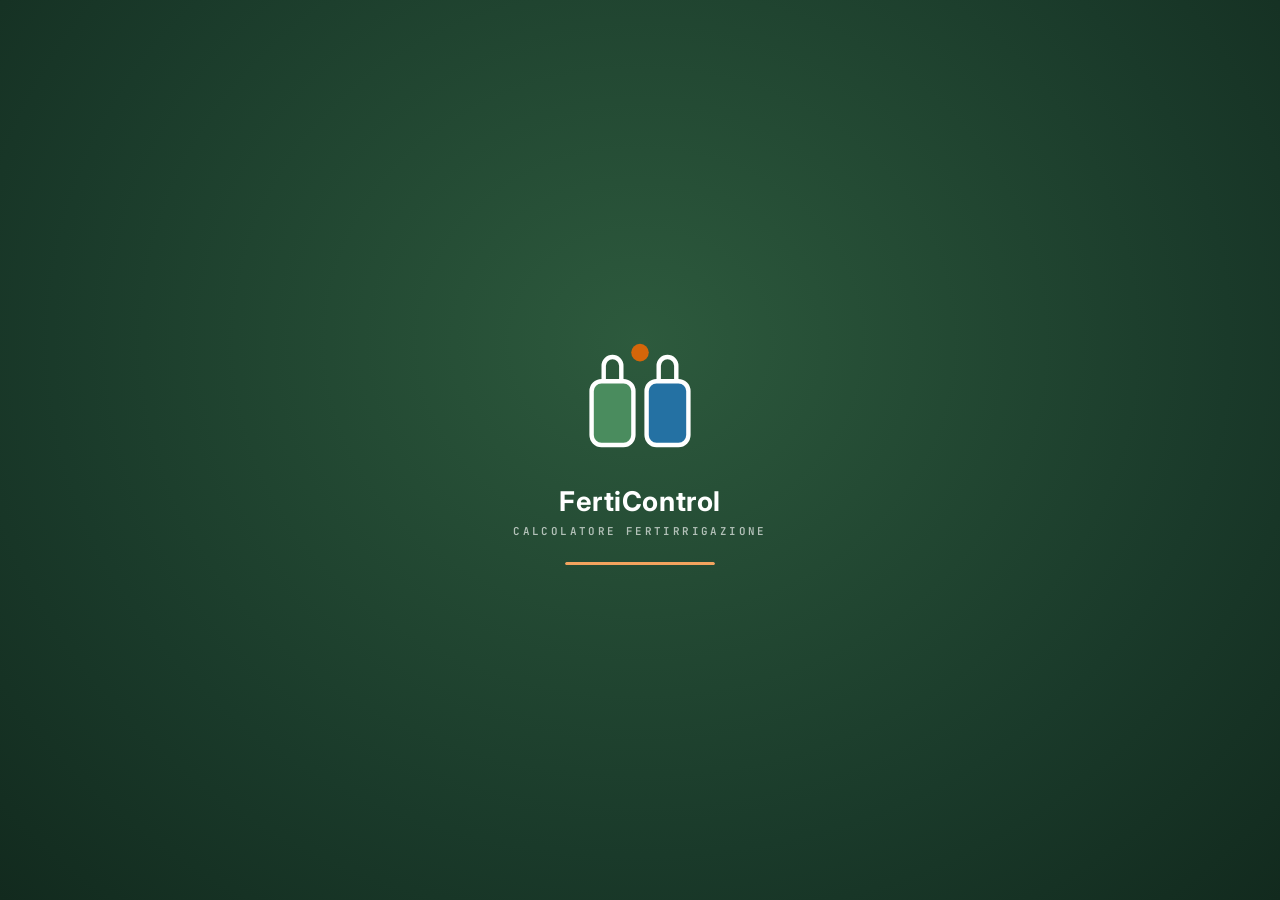
==== index.html @ 8c88baf2 "feat(ui): risultato essenziale, dati tecnici raggruppati in "Info tecniche" Dopo il calcolo restano " ====
<!DOCTYPE html>
<html lang="it" id="html-root">
<head><meta charset="UTF-8">
<meta name="viewport" content="width=device-width, initial-scale=1.0">
<meta name="description" content="FertiControl — Calcolatore professionale per soluzioni nutritive in fertirrigazione. Ricette scientifiche per pomodoro, lattuga, cetriolo, fragola e altre colture in coco coir. Calcolo dosi, verifica chimica, compatibilità serbatoi.">
<meta name="theme-color" content="#2d5a3d">
<meta property="og:title" content="FertiControl — Calcolatore Fertirrigazione">
<meta property="og:description" content="Ricette scientifiche per soluzioni nutritive in coco coir. Calcolo automatico dosi, verifica compatibilità chimica e stampa scheda operativa.">
<meta property="og:type" content="website">
<meta property="og:locale" content="it_IT">
<link rel="icon" type="image/svg+xml" href="data:image/svg+xml,<svg xmlns='http://www.w3.org/2000/svg' viewBox='0 0 32 32'><rect width='32' height='32' rx='8' fill='%232d5a3d'/><text x='16' y='23' text-anchor='middle' font-size='20'>🌿</text></svg>">
<link rel="manifest" href="manifest.webmanifest">
<link rel="apple-touch-icon" href="icons/apple-touch-icon.png">
<meta name="mobile-web-app-capable" content="yes">
<meta name="apple-mobile-web-app-capable" content="yes">
<meta name="apple-mobile-web-app-status-bar-style" content="black-translucent">
<meta name="apple-mobile-web-app-title" content="FertiControl">
<title>FertiControl — Calcolatore Fertirrigazione</title>
<link rel="preconnect" href="https://fonts.googleapis.com">
<link rel="preconnect" href="https://fonts.gstatic.com" crossorigin>
<link href="https://fonts.googleapis.com/css2?family=Inter:wght@300;400;500;600;700&family=JetBrains+Mono:wght@400;600&display=swap" rel="stylesheet">
<style>
:root{
--vs:#1a3a2a;--vm:#2d5a3d;--vc:#4a8c5e;
--cr:#f8f6f1;--cs:#efe9de;--bl:#ffffff;
--ar:#d4660a;--as:#f5a65b;
--tx:#1a2018;--ts:#5a6550;--bo:#ddd7cc;
--ro:#c0392b;--az:#2471a3;--vi:#7b3f9e;
--sa:#2471a3;--sb:#1e8449;
--r:10px;--sh:0 4px 20px rgba(26,58,42,.08);
--transition:all 0.2s cubic-bezier(0.4,0,0.2,1);
}
*,*::before,*::after{box-sizing:border-box;margin:0;padding:0}
html{scroll-behavior:smooth}
::selection{background:rgba(74,140,94,.2);color:var(--tx)}
::-webkit-scrollbar{width:8px;height:8px}
::-webkit-scrollbar-track{background:var(--cs);border-radius:4px}
::-webkit-scrollbar-thumb{background:var(--bo);border-radius:4px}
::-webkit-scrollbar-thumb:hover{background:var(--ts)}
html,body{width:100%;max-width:100%;overflow-x:clip}
body{font-family:'Inter',-apple-system,BlinkMacSystemFont,'Segoe UI',Roboto,Helvetica,Arial,sans-serif;background:linear-gradient(180deg,var(--cr) 0%,#f0ece4 100%);color:var(--tx);min-height:100vh;font-size:14px;-webkit-font-smoothing:antialiased;-moz-osx-font-smoothing:grayscale}
header{background:linear-gradient(135deg,var(--vs) 0%,var(--vm) 100%);color:var(--cr);padding:14px 20px;display:flex;align-items:center;gap:12px;border-bottom:3px solid var(--ar);width:100%;box-shadow:0 4px 16px rgba(26,58,42,.2)}
header h1{font-size:.95rem;font-weight:700;letter-spacing:.04em;text-transform:uppercase;line-height:1.2}
header span{font-size:.7rem;opacity:.7;font-weight:300}
.hbadge{margin-left:auto;flex-shrink:0;background:linear-gradient(135deg,var(--ar) 0%,var(--as) 100%);color:#fff;font-size:.6rem;font-weight:700;padding:4px 10px;border-radius:20px;letter-spacing:.06em;text-transform:uppercase;box-shadow:0 2px 8px rgba(212,102,10,.3)}
.tabs{display:flex;background:var(--vs);border-bottom:2px solid var(--ar);padding:0 8px;gap:0;overflow-x:auto;-webkit-overflow-scrolling:touch;scrollbar-width:none;width:100%}
.tabs::-webkit-scrollbar{display:none}
.tab{flex-shrink:0;padding:12px 18px;font-size:.72rem;font-weight:700;letter-spacing:.05em;text-transform:uppercase;color:rgba(242,237,228,.5);cursor:pointer;border-bottom:3px solid transparent;margin-bottom:-2px;transition:var(--transition);white-space:nowrap}
.tab:hover{color:var(--cr);background:rgba(255,255,255,.05)}
.tab.active{color:var(--cr);border-bottom:3px solid var(--ar);background:rgba(255,255,255,.12);box-shadow:inset 0 -3px 0 var(--ar)}
.panel{display:none;padding:14px 12px 40px;width:100%;max-width:900px;margin:0 auto}
.panel.active{display:block}
.card{background:var(--bl);border-radius:var(--r);box-shadow:var(--sh);border:1px solid var(--bo);overflow:hidden;margin-bottom:16px;width:100%;transition:var(--transition)}
.card:hover{box-shadow:0 8px 32px rgba(26,58,42,.12)}
.ch{background:linear-gradient(135deg,var(--vs) 0%,var(--vm) 100%);color:var(--cr);padding:12px 16px;font-size:.72rem;font-weight:700;letter-spacing:.07em;text-transform:uppercase;display:flex;align-items:center;gap:8px;flex-wrap:wrap}
.cb{padding:16px}
label{display:block;font-size:.68rem;font-weight:700;color:var(--ts);text-transform:uppercase;letter-spacing:.06em;margin-bottom:6px}
input[type="number"],input[type="text"],select,textarea{width:100%;padding:10px 12px;border:2px solid var(--bo);border-radius:var(--r);font-family:'Inter',-apple-system,BlinkMacSystemFont,'Segoe UI',Roboto,Helvetica,Arial,sans-serif;font-size:.85rem;color:var(--tx);background:var(--bl);transition:var(--transition);-moz-appearance:textfield;-webkit-appearance:none;box-shadow:0 2px 8px rgba(0,0,0,.04) inset}
input[type="number"]::-webkit-inner-spin-button{-webkit-appearance:none}
input:focus,select:focus,textarea:focus{outline:none;border-color:var(--vc);background:#fff;box-shadow:0 0 0 3px rgba(74,140,94,.15)}
.field{margin-bottom:14px}
.urow{display:flex;gap:6px;align-items:flex-end}
.urow>*:first-child{flex:1}
.utag{background:var(--vs);color:var(--cr);border-radius:var(--r);padding:8px 10px;font-size:.72rem;font-weight:600;white-space:nowrap;flex-shrink:0}
.sep{height:1px;background:var(--cs);margin:12px 0}
.row2{display:grid;grid-template-columns:1fr 1fr;gap:10px}
.row3{display:grid;grid-template-columns:1fr 1fr 1fr;gap:8px}
.btn{display:inline-flex;align-items:center;justify-content:center;gap:6px;padding:10px 18px;border-radius:var(--r);font-size:.8rem;font-weight:700;cursor:pointer;border:none;transition:var(--transition);letter-spacing:.03em;box-shadow:0 2px 8px rgba(0,0,0,.08)}
.btn:active{transform:scale(.97);box-shadow:0 1px 4px rgba(0,0,0,.1)}
.btn:focus-visible{outline:2px solid var(--ar);outline-offset:2px}
.btn-pr{background:linear-gradient(135deg,var(--ar) 0%,#b8530a 100%);color:#fff;width:100%;box-shadow:0 4px 12px rgba(212,102,10,.25)}
.btn-pr:hover{background:linear-gradient(135deg,#b8530a 0%,var(--ar) 100%);box-shadow:0 6px 20px rgba(212,102,10,.35)}
.btn-se{background:transparent;border:2px solid var(--vc);color:var(--vc)}
.btn-se:hover{background:var(--vc);color:#fff;box-shadow:0 4px 12px rgba(74,140,94,.3)}
.btn-del{background:transparent;border:1.5px solid var(--bo);color:var(--ro);padding:6px 12px;font-size:.8rem}
.btn-del:hover{background:var(--ro);color:#fff;border-color:var(--ro);box-shadow:0 4px 12px rgba(192,57,43,.3)}
.btn-sm{padding:6px 12px;font-size:.72rem}
.ba{background:linear-gradient(135deg,var(--sa) 0%,#1a5a8a 100%);color:#fff;border-radius:6px;padding:3px 8px;font-size:.65rem;font-weight:700;box-shadow:0 2px 6px rgba(36,113,163,.2)}
.bb{background:linear-gradient(135deg,var(--sb) 0%,#145a32 100%);color:#fff;border-radius:6px;padding:3px 8px;font-size:.65rem;font-weight:700;box-shadow:0 2px 6px rgba(30,132,73,.2)}
.bcat{border-radius:4px;padding:2px 6px;font-size:.6rem;font-weight:700;color:#fff}
.tag-fix{font-size:.6rem;color:var(--ts);margin-top:3px;text-align:center}
.el-txt{font-size:.65rem;color:var(--vi);font-family:'JetBrains Mono',monospace;margin-top:3px}
@media print{
.no-print,.tabbar,.topbar,header{display:none!important}
body{background:#fff!important}
.card{break-inside:avoid;box-shadow:none!important}
}
@media(max-width:600px){
header{padding:12px 14px}
header h1{font-size:.85rem}
.tabs{gap:0}
.tab{padding:10px 12px;font-size:.68rem}
.panel{padding:12px 10px 40px}
.cb{padding:14px}
.btn{padding:12px 16px;font-size:.82rem}
.modal{margin:10px;border-radius:12px}
.modal-h{padding:14px 16px;border-radius:12px 12px 0 0}
.modal-b{padding:16px}
.modal-f{padding:12px 16px;border-radius:0 0 12px 12px}
.pianta-grid{gap:8px;padding:10px}
.fase-row{gap:6px;padding:10px}
.serb-grid{gap:10px}
.ri-grid{gap:8px}
.target-grid{gap:8px}
.row2,.row3{gap:8px}
}
@media(hover:none)and(pointer:coarse){
.btn{min-height:44px;min-width:44px}
.tab{min-height:44px}
.pianta-btn,.fase-btn{min-height:48px}
.cat-row{min-height:48px}
input[type="number"],input[type="text"],select,textarea{min-height:44px}
}
@supports(padding:env(safe-area-inset-bottom)){
body{padding-bottom:env(safe-area-inset-bottom)}
}
.alert{border-radius:var(--r);padding:12px 14px;font-size:.78rem;margin-bottom:10px;display:flex;width:100%;gap:10px;align-items:flex-start;line-height:1.6;box-shadow:0 2px 8px rgba(0,0,0,.05)}
.al-err{background:#f8d7da;border-left:4px solid var(--ro);color:#721c24}
.al-ok{background:#d4edda;border-left:4px solid var(--vc);color:#155724}
.al-inf{background:#fff3cd;border-left:4px solid #f0a500;color:#856404}
.al-blu{background:#d1ecf1;border-left:4px solid #0c7b8e;color:#0c5460}
.pianta-grid{display:grid;grid-template-columns:repeat(3,1fr);gap:10px;padding:14px}
@media(min-width:500px){.pianta-grid{grid-template-columns:repeat(4,1fr)}}
.pianta-btn{background:var(--cs);border:2px solid transparent;border-radius:var(--r);padding:12px 8px;text-align:center;cursor:pointer;transition:var(--transition);font-size:.75rem;font-weight:600;color:var(--tx);line-height:1.3;box-shadow:0 2px 6px rgba(0,0,0,.05)}
.pianta-btn:hover,.pianta-btn.active{border-color:var(--vc);background:#fff;color:var(--vm);box-shadow:0 4px 16px rgba(74,140,94,.15);transform:translateY(-2px)}
.pianta-btn .em{font-size:1.5rem;display:block;margin-bottom:4px}
.fase-row{display:flex;gap:8px;padding:14px;flex-wrap:wrap}
.fase-btn{flex:1;min-width:110px;background:var(--cs);border:2px solid transparent;border-radius:var(--r);padding:10px 8px;text-align:center;cursor:pointer;font-size:.72rem;font-weight:600;color:var(--ts);transition:var(--transition);line-height:1.4;box-shadow:0 2px 6px rgba(0,0,0,.05)}
.fase-btn:hover,.fase-btn.active{border-color:var(--ar);background:#fff;color:var(--ar);box-shadow:0 4px 16px rgba(212,102,10,.15);transform:translateY(-2px)}
.serb-grid{display:flex;flex-direction:column;gap:14px;margin-bottom:14px;width:100%}
@media(min-width:768px){.serb-grid{display:grid;grid-template-columns:1fr 1fr;gap:14px}.serb-grid-3{grid-template-columns:1fr 1fr 1fr}}
#calc-out{display:block;width:100%}
#calc-out>#risultato-stampa{display:block!important;width:100%}
#calc-out>#risultato-stampa>*{display:block!important;width:100%!important;min-width:0!important;box-sizing:border-box}
.serb-card{border-radius:var(--r);overflow:hidden;border:2px solid;box-shadow:0 4px 16px rgba(0,0,0,.08);transition:var(--transition)}
.serb-card:hover{box-shadow:0 8px 24px rgba(0,0,0,.12)}
.serb-card.a{border-color:var(--sa)}
.serb-card.b{border-color:var(--sb)}
.serb-card.c{border-color:#7b3f9e}
.serb-title{display:flex;align-items:center;gap:8px;padding:10px 14px;font-size:.72rem;font-weight:700;letter-spacing:.07em;text-transform:uppercase;color:#fff}
.serb-card.a .serb-title{background:linear-gradient(135deg,var(--sa) 0%,#1a5a8a 100%)}
.serb-card.b .serb-title{background:linear-gradient(135deg,var(--sb) 0%,#145a32 100%)}
.sale-row{display:flex;justify-content:space-between;align-items:baseline;padding:8px 14px;border-bottom:1px solid var(--cs);font-size:.78rem;gap:8px;flex-wrap:wrap;transition:background 0.15s ease}
.sale-row:hover{background:rgba(0,0,0,.02)}
.sale-row:last-child{border-bottom:none}
.sale-nome{flex:1;min-width:0;word-break:break-word}
.gr-a{font-family:'JetBrains Mono',monospace;font-weight:700;color:var(--sa);white-space:nowrap;flex-shrink:0}
.gr-b{font-family:'JetBrains Mono',monospace;font-weight:700;color:var(--sb);white-space:nowrap;flex-shrink:0}
.tot-row{background:linear-gradient(135deg,var(--cs) 0%,#e8e1d4 100%);font-weight:700}
.costo-txt{font-size:.65rem;color:var(--ts);white-space:nowrap}
.eco-row{display:flex;justify-content:space-between;align-items:center;padding:6px 0;font-size:.78rem;border-bottom:1px solid var(--cs);gap:8px;flex-wrap:wrap}
.eco-row:last-child{border-bottom:none}
.eco-val{font-family:'JetBrains Mono',monospace;font-weight:700;font-size:.85rem;color:var(--ar);flex-shrink:0}
.steps{list-style:none;counter-reset:sc}
.steps li{counter-increment:sc;display:flex;gap:10px;align-items:flex-start;padding:10px 0;border-bottom:1px solid var(--cs);font-size:.78rem;line-height:1.6}
.steps li:last-child{border-bottom:none}
.steps li::before{content:counter(sc);background:linear-gradient(135deg,var(--vs) 0%,var(--vm) 100%);color:var(--cr);border-radius:50%;min-width:22px;height:22px;display:flex;align-items:center;justify-content:center;font-size:.66rem;font-weight:700;flex-shrink:0;margin-top:2px;box-shadow:0 2px 6px rgba(26,58,42,.2)}
.ri-grid{display:grid;grid-template-columns:repeat(3,1fr);gap:10px;margin-bottom:14px}
.ri-box{background:linear-gradient(135deg,var(--cs) 0%,#e8e1d4 100%);border-radius:var(--r);padding:12px 12px;text-align:center;box-shadow:0 2px 8px rgba(0,0,0,.05);transition:var(--transition)}
.ri-box:hover{transform:translateY(-2px);box-shadow:0 4px 16px rgba(0,0,0,.1)}
.ri-lbl{font-size:.62rem;font-weight:700;text-transform:uppercase;color:var(--ts);letter-spacing:.05em;margin-bottom:4px}
.ri-val{font-family:'JetBrains Mono',monospace;font-weight:700;font-size:1rem;color:var(--vm)}
.ri-sub{font-size:.6rem;color:var(--ts);margin-top:2px}
.tbl-wrap{width:100%;overflow-x:auto;-webkit-overflow-scrolling:touch;border-radius:var(--r)}
.tbl{width:100%;border-collapse:collapse;font-size:.78rem;min-width:480px}
.tbl th{background:linear-gradient(135deg,var(--cs) 0%,#e0d9cc 100%);padding:10px 12px;text-align:left;font-size:.65rem;font-weight:700;letter-spacing:.06em;text-transform:uppercase;color:var(--ts);white-space:nowrap;border-bottom:2px solid var(--bo)}
.tbl td{padding:10px 12px;border-bottom:1px solid var(--cs);vertical-align:top;transition:background 0.15s ease}
.tbl tr:hover td{background:rgba(74,140,94,.03)}
.tbl tr:last-child td{border-bottom:none}
.tbl td input,.tbl td select{padding:6px 8px;font-size:.78rem;background:#fff;min-width:60px;border-radius:6px}
.modal-bg{display:none;position:fixed;inset:0;background:rgba(0,0,0,.6);z-index:100;align-items:flex-start;justify-content:center;padding:20px 12px;overflow-y:auto;backdrop-filter:blur(4px)}
.modal-bg.open{display:flex}
.modal{background:#fff;border-radius:16px;width:100%;max-width:520px;box-shadow:0 24px 80px rgba(0,0,0,.3);margin:auto;animation:modalSlideIn 0.3s ease-out}
@keyframes modalSlideIn{from{opacity:0;transform:translateY(-20px)}to{opacity:1;transform:translateY(0)}}
.modal-h{background:linear-gradient(135deg,var(--vs) 0%,var(--vm) 100%);color:var(--cr);padding:16px 20px;display:flex;align-items:center;justify-content:space-between;border-radius:16px 16px 0 0}
.modal-h h3{font-size:.85rem;font-weight:700;letter-spacing:.05em;text-transform:uppercase}
.modal-close{background:rgba(255,255,255,.15);border:none;color:var(--cr);font-size:1.2rem;cursor:pointer;padding:6px 10px;line-height:1;border-radius:8px;transition:var(--transition)}
.modal-close:hover{background:rgba(255,255,255,.25)}
.modal-b{padding:20px}
.modal-f{padding:14px 20px;background:linear-gradient(135deg,var(--cs) 0%,#e8e1d4 100%);display:flex;gap:10px;justify-content:flex-end;border-radius:0 0 16px 16px;flex-wrap:wrap}
.mode-toggle{display:flex;border:2px solid var(--bo);border-radius:var(--r);overflow:hidden;margin-bottom:14px;background:var(--cs)}
.mode-btn{flex:1;padding:10px 10px;text-align:center;font-size:.72rem;font-weight:700;cursor:pointer;background:transparent;color:var(--ts);transition:var(--transition);border:none;line-height:1.3}
.mode-btn:hover{background:rgba(74,140,94,.1)}
.mode-btn.active{background:linear-gradient(135deg,var(--vs) 0%,var(--vm) 100%);color:#fff;box-shadow:0 2px 8px rgba(26,58,42,.2)}
.cat-row{display:flex;justify-content:space-between;align-items:center;padding:12px 16px;border-bottom:1px solid var(--cs);gap:10px;flex-wrap:wrap;transition:var(--transition)}
.cat-row:hover{background:rgba(74,140,94,.03)}
.cat-row:last-child{border-bottom:none}
.cat-nome{font-size:.82rem;font-weight:500;flex:1;min-width:120px;word-break:break-word}
.cat-meta{font-size:.65rem;color:var(--vi);font-family:'JetBrains Mono',monospace;margin-top:3px}
.cat-note{font-size:.65rem;color:var(--ts);margin-top:3px;line-height:1.5}
.cat-actions{display:flex;gap:6px;align-items:center;flex-shrink:0}
.target-grid{display:grid;grid-template-columns:1fr 1fr;gap:10px}
@media(min-width:400px){.target-grid{grid-template-columns:repeat(3,1fr)}}
.tg-box{background:var(--cs);border-radius:var(--r);padding:10px;transition:var(--transition)}
.tg-box:hover{background:#e8e1d4}
.tg-lbl{font-size:.62rem;font-weight:700;color:var(--ts);text-transform:uppercase;letter-spacing:.05em;margin-bottom:6px;display:flex;align-items:center;justify-content:space-between}
.tg-unit{font-weight:400;font-size:.58rem;color:var(--ts);opacity:.7;text-transform:none}
.tg-name{font-weight:500;font-size:.56rem;color:var(--ts);opacity:.85;text-transform:none;letter-spacing:0;margin-left:4px}
.tg-box input{padding:6px 8px;font-size:.82rem;text-align:right;background:#fff;border-radius:6px}
.sec-h{display:flex;align-items:center;justify-content:space-between;margin-bottom:14px;gap:10px;flex-wrap:wrap}
.sec-h h4{font-size:.82rem;font-weight:700;text-transform:uppercase;letter-spacing:.06em;color:var(--vs)}
.ricetta-card{border:2px solid var(--bo);border-radius:var(--r);margin-bottom:12px;overflow:hidden;box-shadow:0 2px 8px rgba(0,0,0,.05);transition:var(--transition)}
.ricetta-card:hover{box-shadow:0 4px 16px rgba(0,0,0,.1)}
.ricetta-card-h{background:linear-gradient(135deg,var(--cs) 0%,#e8e1d4 100%);padding:12px 14px;display:flex;align-items:center;justify-content:space-between;gap:10px;flex-wrap:wrap;cursor:pointer;transition:var(--transition)}
.ricetta-card-h:hover{background:linear-gradient(135deg,#dbd4c8 0%,#d0c9bc 100%)}
.ricetta-card-nome{font-size:.82rem;font-weight:700}
.ricetta-card-meta{font-size:.68rem;color:var(--ts)}
.ricetta-card-body{padding:12px 14px;display:none}
.ricetta-card.open .ricetta-card-body{display:block}
.prezzo-badge{font-family:'JetBrains Mono',monospace;font-size:.65rem;background:linear-gradient(135deg,var(--as) 0%,var(--ar) 100%);color:#fff;border-radius:6px;padding:2px 8px;white-space:nowrap;box-shadow:0 2px 6px rgba(212,102,10,.2)}
.costo-totale{font-family:'JetBrains Mono',monospace;font-size:.82rem;color:var(--ar);font-weight:700}
.tw{position:relative;display:inline-block;vertical-align:middle}
.tw .tip{visibility:hidden;opacity:0;background:var(--tx);color:#fff;border-radius:8px;padding:8px 12px;font-size:.68rem;width:220px;position:absolute;bottom:120%;left:50%;transform:translateX(-50%);transition:var(--transition);pointer-events:none;line-height:1.5;z-index:50;box-shadow:0 4px 16px rgba(0,0,0,.2)}
.tw:hover .tip{visibility:visible;opacity:1}
.ii{display:inline-flex;align-items:center;justify-content:center;width:16px;height:16px;border-radius:50%;background:var(--bo);color:var(--ts);font-size:.6rem;font-weight:700;cursor:default;margin-left:4px;transition:var(--transition)}
.ii:hover{background:var(--vc);color:#fff}
.ph{display:flex;flex-direction:column;align-items:center;justify-content:center;padding:48px 24px;color:var(--ts);text-align:center;gap:12px;min-height:200px}
.ph p{font-size:.82rem;line-height:1.7;max-width:280px}
.flag-check{width:20px;height:20px;cursor:pointer;accent-color:var(--vc);flex-shrink:0;transition:var(--transition)}
.flag-check:hover{transform:scale(1.1)}
.row-dispon{border-left:4px solid var(--vc);transition:var(--transition)}
.row-manca {border-left:4px solid var(--ro);background:#fff8f8}
.row-manca .cat-nome{opacity:.7}
.badge-ok{background:linear-gradient(135deg,var(--vc) 0%,#3a7a4e 100%);color:#fff;border-radius:6px;padding:2px 8px;font-size:.62rem;font-weight:700;margin-left:6px;box-shadow:0 2px 6px rgba(74,140,94,.2)}
.badge-no{background:linear-gradient(135deg,var(--ro) 0%,#a52818 100%);color:#fff;border-radius:6px;padding:2px 8px;font-size:.62rem;font-weight:700;margin-left:6px;box-shadow:0 2px 6px rgba(192,57,43,.2)}
.row-calc-miss{background:#fff0f0 !important}
.row-calc-miss td{opacity:.8}
.miss-tag{display:inline-block;background:linear-gradient(135deg,var(--ro) 0%,#a52818 100%);color:#fff;font-size:.62rem;font-weight:700;border-radius:4px;padding:2px 8px;margin-top:4px;box-shadow:0 2px 6px rgba(192,57,43,.2)}
.miss-alt{display:inline-block;background:linear-gradient(135deg,var(--as) 0%,var(--ar) 100%);color:#fff;font-size:.62rem;font-weight:700;border-radius:4px;padding:2px 8px;margin-top:4px;box-shadow:0 2px 6px rgba(212,102,10,.2)}
.ie-toast{display:none;font-size:.78rem;font-weight:700;animation:fadeout 3s forwards;padding:10px 14px;border-radius:var(--r);background:var(--vc);color:#fff;box-shadow:0 4px 12px rgba(0,0,0,.15)}
@keyframes fadeout{0%{opacity:1}70%{opacity:1}100%{opacity:0}}
.gauge-wrap{margin-bottom:12px}
.gauge{margin-bottom:10px}
.gauge .gtop{display:flex;justify-content:space-between;align-items:baseline;margin-bottom:4px}
.gauge .gname{font-size:.78rem;font-weight:700}
.gauge .gname small{color:var(--ts);font-weight:400;font-family:'JetBrains Mono',monospace;font-size:.65rem}
.gauge .gval{font-family:'JetBrains Mono',monospace;font-size:.82rem;font-weight:700}
.gauge .track2{position:relative;height:8px;border-radius:5px;background:linear-gradient(90deg,#dff0e7 0%,#dff0e7 55%,#fbf3e2 75%,#fbeae8 100%)}
.gauge .center-line{position:absolute;top:-2px;bottom:-2px;left:75%;width:2px;background:#9aa89f}
.gauge .center-line::after{content:"sat.";position:absolute;top:-14px;left:-9px;font-size:8px;color:#9aa89f;font-family:'JetBrains Mono',monospace}
.gauge .marker{position:absolute;top:-2px;width:4px;height:12px;border-radius:2px;background:var(--tx);transform:translateX(-50%)}
.gauge .gnote{font-size:.72rem;margin-top:3px;line-height:1.4}
.si-rows{display:flex;flex-direction:column;gap:6px;margin-top:6px}
.si-row{display:flex;align-items:center;gap:8px;font-size:.76rem}
.si-row .dot{width:8px;height:8px;border-radius:50%;flex-shrink:0}
.si-row .nm{flex:1}
.si-row .v{font-family:'JetBrains Mono',monospace;font-weight:700}
.charge-bar{display:flex;align-items:center;gap:10px;padding:8px 0;font-size:.78rem}
.charge-bar .bar-wrap{flex:1;height:8px;background:var(--cs);border-radius:4px;overflow:hidden;position:relative}
.charge-bar .bar-fill{height:100%;border-radius:4px;transition:width .3s ease}
.charge-bar .bar-label{font-family:'JetBrains Mono',monospace;font-weight:700;font-size:.82rem;min-width:60px;text-align:right}
.ratio-grid{display:grid;grid-template-columns:repeat(auto-fit,minmax(130px,1fr));gap:8px;margin-top:6px}
.ratio-box{background:var(--cs);border-radius:var(--r);padding:10px;text-align:center}
.ratio-box .rl{font-size:.6rem;font-weight:700;text-transform:uppercase;letter-spacing:.05em;color:var(--ts);margin-bottom:3px}
.ratio-box .rv{font-family:'JetBrains Mono',monospace;font-size:1rem;font-weight:700;color:var(--vm)}
.ratio-box .rn{font-size:.6rem;color:var(--ts);margin-top:2px}
.ion-profile{width:100%;border-collapse:collapse;font-size:.76rem;margin-top:6px}
.ion-profile th{background:var(--cs);padding:6px 8px;text-align:left;font-size:.62rem;font-weight:700;text-transform:uppercase;letter-spacing:.05em;color:var(--ts);white-space:nowrap}
.ion-profile td{padding:6px 8px;border-bottom:1px solid var(--cs);font-family:'JetBrains Mono',monospace}
.ion-profile td.dev-ok{color:var(--vc)}
.ion-profile td.dev-warn{color:var(--ar)}
.ion-profile td.dev-bad{color:var(--ro)}
.ion-profile tr:last-child td{border-bottom:none}
</style>
<style>
:root{
--vs:#0f3528; --vm:#1c5740; --vc:#3f9268;
--cr:#f7f4ec; --cs:#ece4d5; --bl:#ffffff;
--ar:#d96a2b; --as:#f3a35e;
--tx:#16201a; --ts:#5c6657; --bo:#e2dac9;
--ro:#c0392b; --az:#2471a3; --vi:#7b3f9e;
--sa:#2471a3; --sb:#1e8449;
--r:6px; --r-lg:10px;
--sh:0 6px 24px rgba(15,53,40,.07);
--sh-hover:0 14px 40px rgba(15,53,40,.12);
--transition:all .22s cubic-bezier(.22,1,.36,1);
--sans:'Inter',-apple-system,BlinkMacSystemFont,'Segoe UI',Roboto,Helvetica,Arial,sans-serif;
--mono:'JetBrains Mono',ui-monospace,SFMono-Regular,Menlo,monospace;
--disp:var(--mono);
}
*,*::before,*::after{box-sizing:border-box;margin:0;padding:0}
html{scroll-behavior:smooth;scroll-padding-top:64px}
html,body{width:100%;max-width:100%;overflow-x:clip}
body{
font-family:var(--sans);color:var(--tx);min-height:100vh;font-size:14px;
-webkit-font-smoothing:antialiased;-moz-osx-font-smoothing:grayscale;
background:
linear-gradient(rgba(15,53,40,.035) 1px,transparent 1px),
linear-gradient(90deg,rgba(15,53,40,.035) 1px,transparent 1px),
radial-gradient(1200px 600px at 100% -10%,rgba(63,146,104,.10),transparent 60%),
linear-gradient(180deg,var(--cr) 0%,#ece5d6 100%);
background-size:28px 28px,28px 28px,100% 100%,100% 100%;
background-attachment:fixed;
}
::selection{background:rgba(63,146,104,.2);color:var(--tx)}
::-webkit-scrollbar{width:8px;height:8px}
::-webkit-scrollbar-track{background:var(--cs);border-radius:4px}
::-webkit-scrollbar-thumb{background:var(--bo);border-radius:4px}
::-webkit-scrollbar-thumb:hover{background:var(--ts)}
html,body{scrollbar-width:none}
html::-webkit-scrollbar,body::-webkit-scrollbar{width:0;height:0;display:none}
header{
position:relative;overflow:hidden;width:100%;
display:flex;align-items:center;gap:14px;padding:18px 22px;color:var(--cr);
background:linear-gradient(120deg,var(--vs) 0%,var(--vm) 75%,#247052 100%);
box-shadow:0 8px 28px rgba(15,53,40,.28);
}
header::after{content:"";position:absolute;left:0;right:0;bottom:0;height:2px;background:linear-gradient(90deg,transparent,var(--ar) 50%,transparent);opacity:.85}
header::before{content:"";position:absolute;top:-60%;right:-5%;width:280px;height:280px;background:radial-gradient(circle,rgba(243,163,94,.18),transparent 65%);pointer-events:none}
header h1{font-family:var(--mono);font-size:1rem;font-weight:700;letter-spacing:-.01em;line-height:1.15}
header h1::before{content:"› ";color:var(--as);font-weight:700}
header span{font-family:var(--mono);font-size:.66rem;opacity:.6;font-weight:400;text-transform:none}
.hbadge{margin-left:auto;flex-shrink:0;font-family:var(--mono);font-size:.62rem;font-weight:700;letter-spacing:.08em;text-transform:uppercase;color:var(--as);background:rgba(255,255,255,.1);border:1px solid rgba(243,163,94,.5);padding:5px 11px;border-radius:8px;backdrop-filter:blur(6px)}
.tabs{display:flex;gap:6px;width:100%;padding:8px 10px;overflow-x:auto;-webkit-overflow-scrolling:touch;scrollbar-width:none;position:sticky;top:0;z-index:30;backdrop-filter:blur(10px);background:rgba(15,53,40,.04);border-bottom:1px solid var(--bo)}
.tabs::-webkit-scrollbar{display:none}
.tab{flex-shrink:0;white-space:nowrap;cursor:pointer;font-family:var(--mono);font-size:.7rem;font-weight:600;text-transform:uppercase;letter-spacing:.04em;color:var(--ts);background:rgba(255,255,255,.5);padding:9px 14px;border:1px solid var(--bo);border-radius:var(--r);transition:var(--transition)}
.tab:hover{color:var(--vm);background:rgba(63,146,104,.1);border-color:var(--vc)}
.tab.active{color:var(--as);border-color:var(--vs);background:linear-gradient(135deg,var(--vm) 0%,var(--vs) 100%);box-shadow:0 4px 14px rgba(15,53,40,.25)}
.panel{display:none;width:100%;max-width:900px;margin:0 auto;padding:14px 12px 40px}
.panel.active{display:block;animation:panelFadeIn .28s cubic-bezier(.22,1,.36,1) both}
.panel.fasi-focus{padding-bottom:75vh}
@keyframes panelFadeIn{from{opacity:0;transform:translateY(10px)}to{opacity:1;transform:translateY(0)}}
#card-fasi-wrap, #ricetta-out-wrap{animation:subViewFadeIn .3s cubic-bezier(.22,1,.36,1) both}
@keyframes subViewFadeIn{from{opacity:0;transform:translateY(12px)}to{opacity:1;transform:translateY(0)}}
.card{width:100%;margin-bottom:16px;overflow:hidden;background:var(--bl);border:1px solid var(--bo);border-radius:var(--r);box-shadow:var(--sh);transition:var(--transition)}
.card:hover{box-shadow:var(--sh-hover);transform:translateY(-1px)}
.ch{position:relative;display:flex;align-items:center;gap:8px;flex-wrap:wrap;padding:13px 16px 13px 18px;color:var(--cr);font-family:var(--disp);font-size:.74rem;font-weight:600;letter-spacing:.06em;text-transform:uppercase;background:linear-gradient(135deg,var(--vs) 0%,var(--vm) 100%)}
.ch::before{content:"";position:absolute;left:0;top:0;bottom:0;width:4px;background:var(--ar)}
.cb{padding:18px}
label{display:block;margin-bottom:6px;font-family:var(--mono);font-size:.66rem;font-weight:600;text-transform:uppercase;letter-spacing:.04em;color:var(--ts)}
input[type="number"],input[type="text"],select,textarea{width:100%;padding:10px 12px;font-family:var(--mono);font-size:.82rem;color:var(--tx);background:var(--bl);border:1.5px solid var(--bo);border-radius:var(--r);box-shadow:0 1px 0 rgba(15,53,40,.04);transition:var(--transition);-moz-appearance:textfield;-webkit-appearance:none}
input[type="number"]::-webkit-inner-spin-button{-webkit-appearance:none}
input:focus,select:focus,textarea:focus{outline:none;border-color:var(--vc);background:#fff;box-shadow:0 0 0 4px rgba(63,146,104,.18)}
.field{margin-bottom:14px}
.sep{height:1px;background:var(--cs);margin:12px 0}
.row2{display:grid;grid-template-columns:1fr 1fr;gap:10px}
.row3{display:grid;grid-template-columns:1fr 1fr 1fr;gap:8px}
.urow{display:flex;gap:6px;align-items:flex-end}
.urow>*:first-child{flex:1}
.utag{flex-shrink:0;white-space:nowrap;padding:8px 11px;border-radius:var(--r);font-family:var(--mono);font-size:.72rem;font-weight:600;color:var(--cr);background:linear-gradient(135deg,var(--vm),var(--vs))}
.btn{display:inline-flex;align-items:center;justify-content:center;gap:6px;padding:10px 18px;cursor:pointer;border:none;border-radius:var(--r);font-family:var(--mono);font-size:.76rem;font-weight:600;letter-spacing:.01em;box-shadow:0 2px 8px rgba(0,0,0,.08);transition:var(--transition)}
.btn:active{transform:scale(.97);box-shadow:0 1px 4px rgba(0,0,0,.1)}
.btn:focus-visible{outline:2px solid var(--ar);outline-offset:2px}
.btn-pr{width:100%;color:#fff;background:linear-gradient(135deg,var(--ar) 0%,#bf551f 100%);box-shadow:0 6px 18px rgba(217,106,43,.32)}
.btn-pr:hover{transform:translateY(-2px);box-shadow:0 10px 26px rgba(217,106,43,.42)}
.btn-se{background:transparent;border:1.5px solid var(--vc);color:var(--vm)}
.btn-se:hover{background:var(--vc);color:#fff;transform:translateY(-1px);box-shadow:0 6px 16px rgba(63,146,104,.3)}
.btn-del{background:transparent;border:1.5px solid var(--bo);color:var(--ro);padding:6px 12px}
.btn-del:hover{background:var(--ro);color:#fff;border-color:var(--ro);box-shadow:0 4px 12px rgba(192,57,43,.3)}
.btn-sm{padding:6px 12px;font-size:.72rem}
.ba{background:linear-gradient(135deg,var(--sa),#1a5a8a);color:#fff;border-radius:var(--r);padding:3px 8px;font-family:var(--mono);font-size:.65rem;font-weight:700;box-shadow:0 2px 6px rgba(36,113,163,.2)}
.bb{background:linear-gradient(135deg,var(--sb),#145a32);color:#fff;border-radius:var(--r);padding:3px 8px;font-family:var(--mono);font-size:.65rem;font-weight:700;box-shadow:0 2px 6px rgba(30,132,73,.2)}
.badge-ok{background:linear-gradient(135deg,var(--vc),#3a7a4e);color:#fff;border-radius:var(--r);padding:2px 8px;font-family:var(--mono);font-size:.62rem;font-weight:700}
.badge-no{background:linear-gradient(135deg,var(--ro),#a52818);color:#fff;border-radius:var(--r);padding:2px 8px;font-family:var(--mono);font-size:.62rem;font-weight:700}
.alert{display:flex;gap:10px;align-items:flex-start;width:100%;margin-bottom:10px;padding:12px 14px;border-radius:var(--r);font-size:.78rem;line-height:1.6;box-shadow:0 2px 8px rgba(0,0,0,.05)}
.al-err{background:#f8d7da;border-left:4px solid var(--ro);color:#721c24}
.al-ok {background:#d4edda;border-left:4px solid var(--vc);color:#155724}
.al-inf{background:#fff3cd;border-left:4px solid #f0a500;color:#856404}
.al-blu{background:#d1ecf1;border-left:4px solid #0c7b8e;color:#0c5460}
.tbl-wrap{width:100%;overflow-x:auto;-webkit-overflow-scrolling:touch;border-radius:var(--r)}
.tbl{width:100%;border-collapse:collapse;font-size:.78rem;min-width:480px}
.tbl th{background:linear-gradient(135deg,var(--cs),#e0d9cc);padding:10px 12px;text-align:left;font-family:var(--mono);font-size:.65rem;font-weight:700;letter-spacing:.04em;text-transform:uppercase;color:var(--ts);white-space:nowrap;border-bottom:2px solid var(--bo)}
.tbl td{padding:10px 12px;border-bottom:1px solid var(--cs);vertical-align:top;transition:background .15s ease}
.tbl tr:hover td{background:rgba(63,146,104,.03)}
.tbl tr:last-child td{border-bottom:none}
.mono,code,.num{font-family:var(--mono)}
.sec-h{display:flex;align-items:center;justify-content:space-between;gap:10px;flex-wrap:wrap;margin-bottom:14px}
.sec-h h4{font-family:var(--disp);font-size:.92rem;font-weight:600;text-transform:uppercase;letter-spacing:.04em;color:var(--vs)}
.modal-bg{display:none;position:fixed;inset:0;z-index:100;padding:20px 12px;overflow-y:auto;align-items:flex-start;justify-content:center;background:rgba(0,0,0,.6);backdrop-filter:blur(4px);opacity:0;transition:opacity .22s cubic-bezier(.22,1,.36,1),backdrop-filter .22s ease;pointer-events:none}
.modal-bg.open{display:flex;opacity:1;pointer-events:auto}
.modal-bg.closing{opacity:0;pointer-events:none}
.modal-bg.closing .modal{animation:fcModalOut .20s cubic-bezier(.4,0,1,1) forwards}
.modal{width:100%;max-width:520px;margin:auto;background:#fff;border-radius:var(--r-lg);box-shadow:0 24px 80px rgba(0,0,0,.3);animation:fcModalIn .25s cubic-bezier(.22,1,.36,1) both}
@keyframes fcModalIn{from{opacity:0;transform:scale(.95) translateY(-14px)}to{opacity:1;transform:scale(1) translateY(0)}}
@keyframes fcModalOut{from{opacity:1;transform:scale(1) translateY(0)}to{opacity:0;transform:scale(.95) translateY(-14px)}}
.modal-h{display:flex;align-items:center;justify-content:space-between;padding:16px 20px;color:var(--cr);background:linear-gradient(135deg,var(--vs),var(--vm));border-radius:var(--r-lg) var(--r-lg) 0 0}
.modal-h h3{font-family:var(--disp);font-size:.85rem;font-weight:600;letter-spacing:.04em;text-transform:uppercase}
.modal-close{background:rgba(255,255,255,.15);border:none;color:var(--cr);font-size:1.2rem;line-height:1;cursor:pointer;padding:6px 10px;border-radius:8px;transition:var(--transition)}
.modal-close:hover{background:rgba(255,255,255,.25)}
.modal-b{padding:20px}
.modal-f{display:flex;gap:10px;justify-content:flex-end;flex-wrap:wrap;padding:14px 20px;background:linear-gradient(135deg,var(--cs),#e8e1d4);border-radius:0 0 var(--r-lg) var(--r-lg)}
.ph{display:flex;flex-direction:column;align-items:center;justify-content:center;gap:12px;min-height:200px;padding:48px 24px;text-align:center;color:var(--ts)}
.ph p{max-width:280px;font-size:.82rem;line-height:1.7}
@media print{
.no-print,.tabbar,.topbar,header,.tabs{display:none!important}
body{background:#fff!important}
.card{break-inside:avoid;box-shadow:none!important;border-color:#ccc}
}
@media(max-width:600px){
header{padding:14px 16px}
header h1{font-size:.9rem}
.tab{padding:8px 12px;font-size:.68rem}
.panel{padding:12px 10px 40px}
.cb{padding:14px}
.btn{padding:12px 16px;font-size:.78rem}
.row2,.row3{gap:8px}
}
@media(hover:none)and(pointer:coarse){
.btn{min-height:44px;min-width:44px}
.tab{min-height:44px}
input[type="number"],input[type="text"],select,textarea{min-height:44px}
}
.lang-selector{display:flex;gap:0;border-radius:7px;overflow:hidden;border:1.5px solid rgba(255,255,255,.25);flex-shrink:0;margin-right:2px}
.lang-btn{background:transparent;border:none;color:rgba(255,255,255,.55);font-family:var(--mono);font-size:.6rem;font-weight:700;letter-spacing:.07em;padding:5px 10px;cursor:pointer;transition:var(--transition);text-transform:uppercase}
.lang-btn.active{background:rgba(255,255,255,.18);color:#fff}
.lang-btn:hover:not(.active){background:rgba(255,255,255,.1);color:rgba(255,255,255,.85)}
#splash{position:fixed;inset:0;z-index:9999;overflow:hidden;display:flex;flex-direction:column;align-items:center;justify-content:center;gap:18px;background:radial-gradient(ellipse at 50% 38%,#2d5a3d 0%,#1a3a2a 65%,#122a1e 100%);opacity:1;transition:opacity .45s ease}
#splash.splash-hide{opacity:0;pointer-events:none}
#splash svg{width:132px;height:132px;animation:splash-pop .5s cubic-bezier(.2,.8,.3,1.2) both}
#splash .splash-liquid{transform:scaleY(0);transform-box:fill-box;transform-origin:bottom;animation:splash-fill .9s ease-out forwards}
#splash .splash-liquid-b{animation-delay:.55s}
#splash .splash-liquid-a{animation-delay:.4s}
#splash .splash-drop{animation:splash-drop 1.1s cubic-bezier(.45,0,.7,1) .15s both}
#splash .splash-title{color:#fff;font-family:var(--sans);font-size:1.7rem;font-weight:700;letter-spacing:.02em;animation:splash-up .5s ease-out .55s both}
#splash .splash-tag{color:rgba(255,255,255,.65);font-family:var(--mono);font-size:.68rem;font-weight:600;letter-spacing:.22em;text-transform:uppercase;margin-top:-12px;animation:splash-up .5s ease-out .75s both}
#splash .splash-bar{width:150px;height:3px;border-radius:2px;background:rgba(255,255,255,.15);overflow:hidden;margin-top:6px}
#splash .splash-bar i{display:block;height:100%;border-radius:2px;background:var(--as);animation:splash-load 1.6s cubic-bezier(.3,.1,.3,1) .15s both}
@keyframes splash-pop{from{opacity:0;transform:scale(.82)}to{opacity:1;transform:scale(1)}}
@keyframes splash-fill{from{transform:scaleY(0)}to{transform:scaleY(1)}}
@keyframes splash-drop{0%{transform:translateY(-26px);opacity:0}25%{opacity:1}70%{transform:translateY(0);opacity:1}100%{transform:translateY(0);opacity:1}}
@keyframes splash-up{from{opacity:0;transform:translateY(12px)}to{opacity:1;transform:translateY(0)}}
@keyframes splash-load{from{transform:translateX(-100%)}to{transform:translateX(0)}}
@media(prefers-reduced-motion:reduce){
#splash,#splash *{animation:none!important}
#splash .splash-liquid{transform:scaleY(1)}
#splash .splash-bar{display:none}
.panel.active,.modal,.modal-bg,.modal-bg.closing .modal,#card-fasi-wrap,#ricetta-out-wrap,.ricetta-card-body{animation:none!important;transition:none!important}
}
</style>
</head>
<body>
<div id="splash" aria-hidden="true">
<svg viewBox="0 0 120 120" fill="none" xmlns="http://www.w3.org/2000/svg" role="img" aria-label="Logo FertiControl">
<defs>
<clipPath id="splash-clip-a"><rect x="16" y="42" width="38" height="58" rx="9"/></clipPath>
<clipPath id="splash-clip-b"><rect x="66" y="42" width="38" height="58" rx="9"/></clipPath>
</defs>
<path d="M27 42V28a8 8 0 0 1 16 0v14" stroke="#fff" stroke-width="4" stroke-linecap="round"/>
<path d="M77 42V28a8 8 0 0 1 16 0v14" stroke="#fff" stroke-width="4" stroke-linecap="round"/>
<rect x="16" y="42" width="38" height="58" rx="9" fill="rgba(255,255,255,.07)"/>
<rect x="66" y="42" width="38" height="58" rx="9" fill="rgba(255,255,255,.07)"/>
<g clip-path="url(#splash-clip-a)"><rect class="splash-liquid splash-liquid-a" x="16" y="42" width="38" height="58" fill="#4a8c5e"/></g>
<g clip-path="url(#splash-clip-b)"><rect class="splash-liquid splash-liquid-b" x="66" y="42" width="38" height="58" fill="#2471a3"/></g>
<rect x="16" y="42" width="38" height="58" rx="9" stroke="#fff" stroke-width="4"/>
<rect x="66" y="42" width="38" height="58" rx="9" stroke="#fff" stroke-width="4"/>
<circle class="splash-drop" cx="60" cy="16" r="8" fill="#d4660a"/>
</svg>
<div class="splash-title">FertiControl</div>
<div class="splash-tag">Calcolatore Fertirrigazione</div>
<div class="splash-bar"><i></i></div>
</div>
<script>
(function(){
var s=document.getElementById('splash');if(!s)return;
var reduce=window.matchMedia&&window.matchMedia('(prefers-reduced-motion: reduce)').matches;
setTimeout(function(){
s.classList.add('splash-hide');
setTimeout(function(){if(s.parentNode)s.parentNode.removeChild(s)},500);
},reduce?700:1950);
})();
</script><header>
<svg width="24" height="24" viewBox="0 0 26 26" fill="none"><rect x="2" y="9" width="9" height="14" rx="2" fill="#4a8c5e" stroke="#fff" stroke-width="1"/><rect x="15" y="9" width="9" height="14" rx="2" fill="#2471a3" stroke="#fff" stroke-width="1.2"/><path d="M7 9V6a2 2 0 0 1 4 0v3M20 9V6a2 2 0 0 1 8 0v3" stroke="#fff" stroke-width="1.2" stroke-linecap="round"/><circle cx="13" cy="4" r="2.5" fill="#d4660a"/></svg>
<div><h1>FertiControl <span data-i18n="header.subtitle">— Calcolatore soluzioni madri per fertirrigazione </span></h1></div>
<div class="lang-selector" id="lang-selector">
<button class="lang-btn active" data-lang="it" onclick="setLang('it')">IT</button>
<button class="lang-btn" data-lang="en" onclick="setLang('en')">EN</button>
</div>
<div class="hbadge">v2.0</div>
</header>
<div class="alert al-blu" style="margin:12px;width:auto">
<span>📖</span>
<span data-i18n-html="howto.text"><b>Come si usa.</b> FertiControl calcola le soluzioni madri concentrate (Serbatoi A/B/C) per la fertirrigazione partendo dalla tua acqua e dalla ricetta nutritiva.
<b>① Acqua</b> — inserisci l'analisi dell'acqua di partenza. <b>② Ricette</b> — scegli o crea la ricetta e la fase di crescita. <b>③ Calcola</b> — ottieni dosi dei sali, EC/pH attesi e avvisi di precipitazione. <b>④ Catalogo</b> gestisci i fertilizzanti, <b>⑤ Dati</b> salva/esporta tutto.</span>
</div>
<div class="tabs" role="tablist" aria-label="Menu principale">
<div class="tab" role="tab" id="tabbtn-acqua" aria-selected="false" aria-controls="tab-acqua" tabindex="0" onclick="showTab('acqua')" onkeydown="if(event.key==='Enter'||event.key===' '){showTab('acqua');event.preventDefault()}" data-i18n="tab.acqua">💧 Acqua</div>
<div class="tab active" role="tab" id="tabbtn-ricette" aria-selected="true" aria-controls="tab-ricette" tabindex="0" onclick="showTab('ricette')" onkeydown="if(event.key==='Enter'||event.key===' '){showTab('ricette');event.preventDefault()}" data-i18n="tab.ricette">🌿 Ricette</div>
<div class="tab" role="tab" id="tabbtn-calcola" aria-selected="false" aria-controls="tab-calcola" tabindex="0" onclick="showTab('calcola')" onkeydown="if(event.key==='Enter'||event.key===' '){showTab('calcola');event.preventDefault()}" data-i18n="tab.calcola">⚗️ Calcola</div>
<div class="tab" role="tab" id="tabbtn-catalogo" aria-selected="false" aria-controls="tab-catalogo" tabindex="0" onclick="showTab('catalogo')" onkeydown="if(event.key==='Enter'||event.key===' '){showTab('catalogo');event.preventDefault()}" data-i18n="tab.catalogo">📦 Catalogo</div>
<div class="tab" role="tab" id="tabbtn-dati" aria-selected="false" aria-controls="tab-dati" tabindex="0" onclick="showTab('dati')" onkeydown="if(event.key==='Enter'||event.key===' '){showTab('dati');event.preventDefault()}" data-i18n="tab.dati">💾 Dati</div>
</div>
<div class="panel" id="tab-acqua" role="tabpanel" aria-labelledby="tabbtn-acqua">
<div class="card">
<div class="ch"><span data-i18n="acqua.title">💧 Acqua di Partenza</span> <span style="font-size:.65rem;font-weight:400;opacity:.75" data-i18n="acqua.subtitle">(acquedotto / pozzo / osmosi)</span></div>
<div class="cb">
<div class="alert al-blu" style="margin-bottom:12px">
<span>ℹ️</span><span data-i18n="acqua.info">Inserisci l'analisi della tua acqua. FertiControl sottrarrà automaticamente i minerali già presenti e segnala rischi di precipitazione anche nel concentrato.</span>
</div>
<div class="row3" style="margin-bottom:8px">
<div class="tg-box">
<div class="tg-lbl"><span data-i18n="acqua.ec">EC acqua</span> <span class="tg-unit">mS/cm</span></div>
<input type="number" id="aq-ec" value="0.3" min="0" step="0.01">
</div>
<div class="tg-box">
<div class="tg-lbl" data-i18n="acqua.ph">pH acqua</div>
<input type="number" id="aq-ph" value="7.2" min="0" max="14" step="0.1">
</div>
<div class="tg-box">
<div class="tg-lbl"><span data-i18n="acqua.temp">Temperatura</span> <span class="tg-unit">°C</span></div>
<input type="number" id="aq-temp" value="20" min="1" max="45" step="0.5">
</div>
</div>
<div style="font-size:.65rem;font-weight:700;color:var(--ts);text-transform:uppercase;letter-spacing:.06em;margin-bottom:6px" data-i18n="acqua.ions">Ioni presenti (mg/L)</div>
<div class="row3">
<div class="tg-box"><div class="tg-lbl"><span>Ca²⁺<span class="tg-name" data-i18n="ion.ca">Calcio</span></span><span class="tg-unit">mg/L</span></div><input type="number" id="aq-ca" value="80" min="0" step="1"></div>
<div class="tg-box"><div class="tg-lbl"><span>Mg²⁺<span class="tg-name" data-i18n="ion.mg">Magnesio</span></span><span class="tg-unit">mg/L</span></div><input type="number" id="aq-mg" value="20" min="0" step="1"></div>
<div class="tg-box"><div class="tg-lbl"><span>K⁺<span class="tg-name" data-i18n="ion.k">Potassio</span></span><span class="tg-unit">mg/L</span></div><input type="number" id="aq-k" value="5" min="0" step="1"></div>
<div class="tg-box"><div class="tg-lbl"><span>Na⁺<span class="tg-name" data-i18n="ion.na">Sodio</span></span><span class="tg-unit">mg/L</span></div><input type="number" id="aq-na" value="30" min="0" step="1"></div>
<div class="tg-box"><div class="tg-lbl"><span>SO₄²⁻<span class="tg-name" data-i18n="ion.so4">Solfati</span></span><span class="tg-unit">mg/L</span></div><input type="number" id="aq-so4" value="40" min="0" step="1"></div>
<div class="tg-box"><div class="tg-lbl"><span>Cl⁻<span class="tg-name" data-i18n="ion.cl">Cloruri</span></span><span class="tg-unit">mg/L</span></div><input type="number" id="aq-cl" value="50" min="0" step="1"></div>
<div class="tg-box"><div class="tg-lbl"><span>HCO₃⁻<span class="tg-name" data-i18n="ion.hco3">Bicarbonati</span></span><span class="tg-unit">mg/L</span></div><input type="number" id="aq-hco3" value="150" min="0" step="1"></div>
<div class="tg-box"><div class="tg-lbl"><span>NO₃⁻<span class="tg-name" data-i18n="ion.no3">Nitrati</span></span><span class="tg-unit">mg/L</span></div><input type="number" id="aq-no3" value="10" min="0" step="1"></div>
<div class="tg-box"><div class="tg-lbl"><span>Fe<span class="tg-name" data-i18n="ion.fe">Ferro</span></span><span class="tg-unit">mg/L</span></div><input type="number" id="aq-fe" value="0.1" min="0" step="0.01"></div>
</div>
<div style="display:flex;gap:8px;flex-wrap:wrap;margin-top:12px">
<button class="btn btn-se btn-sm" onclick="presetAcqua('ottima')" data-i18n="preset.ottima">💧 Ottima (EC 0.1)</button>
<button class="btn btn-se btn-sm" onclick="presetAcqua('media')" data-i18n="preset.media">🚰 Acquedotto medio</button>
<button class="btn btn-se btn-sm" onclick="presetAcqua('dura')" data-i18n="preset.dura">🪨 Acqua dura</button>
<button class="btn btn-se btn-sm" onclick="presetAcqua('osmosi')" data-i18n="preset.osmosi">🔬 Osmosi inversa</button>
<button class="btn btn-se btn-sm" onclick="presetAcqua('piovana')" data-i18n="preset.piovana">🌧️ Piovana</button>
<button class="btn btn-se btn-sm" onclick="presetAcqua('personalizzata')" data-i18n="preset.personalizzata">⚙️ Personalizzata</button>
</div>
<div class="sep"></div>
<div style="font-size:.65rem;font-weight:700;color:var(--ts);text-transform:uppercase;letter-spacing:.06em;margin-bottom:6px" data-i18n="acqua.profili">💾 I tuoi profili salvati</div>
<div id="acqua-profili-list" style="display:flex;gap:8px;flex-wrap:wrap;margin-bottom:10px"></div>
<div class="urow">
<input type="text" id="acqua-profilo-nome" maxlength="40" data-i18n-placeholder="ph.acqua.profilo" placeholder="Es. Pozzo — analisi giugno 2026">
<button class="btn btn-se btn-sm" onclick="salvaProfiloAcqua()" data-i18n="acqua.salvaProfilo">💾 Salva profilo</button>
</div>
</div>
</div>
</div>
<div class="panel active" id="tab-ricette" role="tabpanel" aria-labelledby="tabbtn-ricette">
<div class="sec-h">
<h4 data-i18n="ricette.title">🌿 Le tue Ricette</h4>
<button class="btn btn-se btn-sm" onclick="openNuovaRicetta()" aria-label="Crea una nuova ricetta" data-i18n="ricette.nuova">+ Nuova Ricetta</button>
</div>
<div class="card">
<div class="ch" data-i18n="ricette.cocoHeader">🌱 Ricette — Coco Coir</div>
<div class="pianta-grid" id="pianta-grid"></div>
<div id="card-fasi-wrap" style="display:none">
<div class="sep" style="margin:0"></div>
<div class="ch" style="background:var(--vm);font-size:.68rem;justify-content:space-between">
<span id="fasi-header-title" data-i18n="ricette.fasi">📅 Fase di Crescita</span>
<button class="btn btn-sm" id="btn-clona-pianta" onclick="editCurrentRicetta()" style="background:rgba(255,255,255,.12);border:1.5px solid rgba(255,255,255,.55);color:#fff">✏️ Clona e modifica</button>
</div>
<div class="fase-row" id="fase-row"></div>
</div>
</div>
<div id="ricetta-out-wrap" style="display:none">
<div class="card">
<div class="ch" style="justify-content:space-between;flex-wrap:wrap;gap:6px">
<span id="ricetta-out-title" data-i18n="ricette.composizione">🔬 Composizione</span>
<div style="display:flex;gap:6px">
<button class="btn btn-pr btn-sm" style="width:auto" onclick="caricaRicettaCorrente()" data-i18n="ricette.calcola">→ Calcola</button>
</div>
</div>
<div id="ricetta-out" class="cb"></div>
</div>
<div class="card">
<div class="ch" style="background:var(--vm)" data-i18n="ricette.noteTitle">📋 Note Agronomiche</div>
<div class="cb" id="note-agronomiche" style="font-size:.8rem;line-height:1.7;color:var(--ts)"></div>
</div>
</div>
</div>
<div class="panel" id="tab-calcola" role="tabpanel" aria-labelledby="tabbtn-calcola">
<div class="card">
<div class="ch" data-i18n="calcola.params">⚙️ Parametri Impianto</div>
<div class="cb">
<div class="row2">
<div class="field"><label data-i18n="calcola.serbA">Serbatoio A (L)</label>
<div class="urow"><input type="number" id="volA" value="100" min="1"><span class="utag">L</span></div>
</div>
<div class="field"><label data-i18n="calcola.serbB">Serbatoio B (L)</label>
<div class="urow"><input type="number" id="volB" value="100" min="1"><span class="utag">L</span></div>
</div>
</div>
<div class="field"><label><span data-i18n="calcola.diluzione">Fattore diluizione 1 : X</span> <span class="tw"><span class="ii">i</span><span class="tip" data-i18n="calcola.dil.tip">1 L concentrato produce X L soluzione finale. ⚠️ Più X è grande, più la soluzione madre è concentrata e maggiore il rischio precipitazioni. Es: 1:200 = madre 200× concentrata (rischio alto). 1:50 = madre 50× concentrata (più sicuro). Il motore suggerirà il fattore ottimale in base alle dosi inserite.</span></span></label>
<div class="urow"><span class="utag">1 :</span><input type="number" id="diluizione" value="100" min="1" onchange="aggiornaDiluizioneWarning()"></div>
</div>
<div id="diluizione-warning" class="alert al-err" style="display:none;margin-top:6px">
<span>⚠️</span><span id="diluizione-warning-txt"></span>
</div>
<div class="field" style="margin-top:14px"><label><span data-i18n="calcola.phFinale">pH soluzione finale</span> <span class="tw"><span class="ii">i</span><span class="tip" data-i18n="calcola.ph.tip">pH a cui la soluzione finale viene mantenuta in coltura (correzione con acido/base). Determina il rischio di precipitazione del fosfato di calcio: a pH ≤ 6 il fosfato resta in soluzione, sopra 6.3 tende a precipitare. Il motore usa questo valore per la verifica anti-precipitazione e può suggerirti il pH ottimale.</span></span></label>
<div class="urow"><span class="utag">pH</span><input type="number" id="ph-finale" value="6.0" min="4.5" max="7.5" step="0.1" onchange="if(document.getElementById('calc-out').innerHTML.trim())calcola()"></div>
</div>
<div class="field" style="margin-top:10px"><label><span data-i18n="calcola.acido">Acido per i bicarbonati</span> <span class="tw"><span class="ii">i</span><span class="tip" data-i18n="calcola.acido.tip">Acido usato per neutralizzare i bicarbonati dell'acqua (HCO₃⁻ &gt; 50 mg/L). Il motore conta l'azoto (HNO₃) o il fosforo (H₃PO₄) che l'acido apporta e riduce di conseguenza i sali.</span></span></label>
<select id="acido-tipo" onchange="salvaAcidoTipo();if(document.getElementById('calc-out').innerHTML.trim())calcola()">
<option value="HNO3">HNO₃ 38% — apporta N</option>
<option value="H3PO4">H₃PO₄ 75% — apporta P</option>
</select>
</div>
<div style="background:var(--cs);border-radius:4px;padding:9px 11px;font-size:.75rem;color:var(--ts)">
<strong data-i18n="calcola.ricettaCaricata">Ricetta caricata:</strong> <span id="lbl-ricetta-caricata" style="color:var(--vm)" data-i18n="calcola.nessuna">Nessuna — inserisci manualmente o carica da Ricette</span>
<span id="lbl-modo-caricato" style="display:none;margin-left:6px"></span>
</div>
</div>
</div>
<div class="card">
<div class="ch" id="ch-sali-calc" data-i18n="calcola.sali">🧂 Sali da Preparare</div>
<div class="cb" style="padding:0">
<div class="tbl-wrap">
<table class="tbl" id="calc-table">
<thead><tr>
<th data-i18n="tbl.sale">Sale / Fertilizzante</th>
<th style="text-align:right" data-i18n="tbl.dose">g/1000L fin.</th>
<th>€/kg</th>
<th></th>
</tr></thead>
<tbody id="calc-tbody"></tbody>
</table>
</div>
<div style="padding:10px 14px">
<button class="btn btn-se btn-sm" onclick="aggiungiRigaCalc()" style="width:100%" data-i18n="calcola.aggiungiSale">+ Aggiungi sale</button>
</div>
</div>
</div>
<div id="ricalcola-bar" style="display:none;margin-bottom:12px">
<div style="background:#fff0f0;border:2px solid var(--ro);border-radius:var(--r);padding:12px 14px">
<div style="display:flex;align-items:flex-start;gap:8px;flex-wrap:wrap">
<span style="font-size:1.1rem">⚠️</span>
<div style="flex:1;min-width:200px">
<div style="font-size:.82rem;font-weight:700;color:var(--ro);margin-bottom:4px">
<span id="ricalcola-count">0</span><span data-i18n="calcola.mancanti"> ingrediente/i non disponibile/i in scorta</span>
</div>
<div style="font-size:.76rem;color:var(--ts);line-height:1.5;margin-bottom:10px" data-i18n="calcola.mancantiDesc">
Gli ingredienti evidenziati in rosso non sono presenti nel tuo magazzino. Puoi ricalcolare la ricetta usando solo gli ingredienti disponibili: il sistema tenterà di sostituirli con alternative presenti in catalogo oppure segnalerà cosa manca.
</div>
<div style="display:flex;gap:8px;flex-wrap:wrap">
<button class="btn btn-pr btn-sm" style="width:auto;background:var(--ro)" onclick="ricalcolaConDisponibili()" data-i18n="calcola.ricalcolaBtn">
🔄 Ricalcola con gli ingredienti disponibili
</button>
<button class="btn btn-se btn-sm" onclick="showTab('catalogo')" style="font-size:.72rem" data-i18n="calcola.vaiCatalogo">
📦 Vai al Catalogo → aggiorna scorta
</button>
</div>
</div>
</div>
</div>
</div>
<button class="btn btn-pr" onclick="calcola()" style="margin-bottom:14px" aria-label="Calcola i dosaggi dei sali" data-i18n="calcola.calcola">⚗️ Calcola Dosaggi</button>
<div id="calc-out">
<div class="ph"><p data-i18n-html="calcola.placeholder">Inserisci i parametri e premi <strong>Calcola Dosaggi</strong> oppure carica una ricetta dalla scheda Ricette.</p></div>
</div>
</div>
<div class="panel" id="tab-catalogo" role="tabpanel" aria-labelledby="tabbtn-catalogo">
<div class="sec-h">
<h4 data-i18n="catalogo.title">📦 Catalogo Ingredienti</h4>
<div style="display:flex;gap:6px">
<button class="btn btn-se btn-sm" onclick="stampaCatalogo()" aria-label="Stampa l'elenco degli ingredienti" data-i18n="catalogo.stampa">🖨️ Stampa</button>
<button class="btn btn-se btn-sm" onclick="openNuovoIngrediente()" data-i18n="catalogo.nuovo">+ Nuovo</button>
</div>
</div>
<div class="alert al-blu" style="margin-bottom:12px">
<span>ℹ️</span><span data-i18n-html="catalogo.info">Il serbatoio (A/B/C) viene assegnato <strong>automaticamente dal calcolatore</strong> in base alle regole di compatibilità chimica. Non è necessario indicarlo manualmente.</span>
</div>
<div id="catalogo-list"></div>
</div>
<div class="panel" id="tab-dati" role="tabpanel" aria-labelledby="tabbtn-dati">
<div class="sec-h"><h4 data-i18n="dati.title">💾 Gestione Dati</h4></div>
<div class="card">
<div class="ch" style="background:var(--vc)" data-i18n="dati.esporta">⬇ Esporta</div>
<div class="cb">
<p style="font-size:.8rem;color:var(--ts);line-height:1.6;margin-bottom:12px" data-i18n-html="dati.esportaDesc">
Scarica un file JSON con <strong>catalogo ingredienti</strong>, <strong>scorta magazzino</strong> e <strong>ricette personalizzate</strong>. Usalo per backup o per condividere la configurazione.
</p>
<button class="btn btn-pr" style="background:var(--vc)" onclick="esportaDati()" data-i18n="dati.esportaBtn">⬇ Scarica backup JSON</button>
</div>
</div>
<div class="card">
<div class="ch" style="background:var(--as)" data-i18n="dati.importa">⬆ Importa</div>
<div class="cb">
<p style="font-size:.8rem;color:var(--ts);line-height:1.6;margin-bottom:12px" data-i18n="dati.importaDesc">
Carica un file JSON precedentemente esportato da FertiControl. Le ricette e gli ingredienti personalizzati vengono uniti a quelli esistenti. I prezzi degli ingredienti del catalogo vengono aggiornati.
</p>
<button class="btn btn-pr" style="background:var(--as)" onclick="document.getElementById('ie-file-input').click()" data-i18n="dati.importaBtn">⬆ Carica file JSON</button>
<input type="file" id="ie-file-input" accept=".json,application/json" style="display:none" onchange="importaDati(this)">
</div>
</div>
<div class="card">
<div class="ch" style="background:var(--ro)" data-i18n="dati.reset">↺ Reset</div>
<div class="cb">
<p style="font-size:.8rem;color:var(--ts);line-height:1.6;margin-bottom:12px" data-i18n-html="dati.resetDesc">
Ripristina il catalogo ai valori predefiniti ed elimina tutte le ricette personalizzate e la scorta salvata. <strong>Questa azione non è reversibile</strong> — esporta un backup prima di procedere.
</p>
<button class="btn btn-pr" style="background:var(--ro)" onclick="resetDati()" data-i18n="dati.resetBtn">↺ Ripristina valori di fabbrica</button>
</div>
</div>
<div class="card">
<div class="ch" data-i18n="dati.stato">📊 Stato attuale</div>
<div class="cb">
<div style="display:flex;flex-direction:column;gap:8px">
<div style="display:flex;justify-content:space-between;align-items:center;padding:6px 0;border-bottom:1px solid var(--cs)">
<span style="font-size:.82rem" data-i18n="dati.ingredienti">Ingredienti nel catalogo</span>
<strong id="stat-cat" style="font-family:'JetBrains Mono',monospace;color:var(--vm)">—</strong>
</div>
<div style="display:flex;justify-content:space-between;align-items:center;padding:6px 0;border-bottom:1px solid var(--cs)">
<span style="font-size:.82rem" data-i18n="dati.inscorta">In scorta (disponibili)</span>
<strong id="stat-scorta" style="font-family:'JetBrains Mono',monospace;color:var(--vc)">—</strong>
</div>
<div style="display:flex;justify-content:space-between;align-items:center;padding:6px 0;border-bottom:1px solid var(--cs)">
<span style="font-size:.82rem" data-i18n="dati.ricettePers">Ricette personalizzate</span>
<strong id="stat-ric" style="font-family:'JetBrains Mono',monospace;color:var(--ar)">—</strong>
</div>
<div style="display:flex;justify-content:space-between;align-items:center;padding:6px 0">
<span style="font-size:.82rem" data-i18n="dati.ricettePred">Ricette predefinite</span>
<strong id="stat-pred" style="font-family:'JetBrains Mono',monospace;color:var(--ts)">—</strong>
</div>
</div>
</div>
</div>
<div id="ie-toast-wrap" style="min-height:28px;display:flex;align-items:center;padding:0 4px">
<span class="ie-toast" id="ie-toast" style="font-size:.82rem"></span>
</div>
<div class="card" style="margin-top:8px;border-color:#0070ba">
<div class="ch" style="background:#0070ba" data-i18n="dati.supporta">💙 Supporta FertiControl</div>
<div class="cb" style="text-align:center">
<p style="font-size:.8rem;color:var(--ts);line-height:1.6;margin-bottom:14px" data-i18n="dati.supportaDesc">
FertiControl è gratuito e senza pubblicità. Se ti è utile, puoi offrire un contributo per sostenerne lo sviluppo. Grazie!
</p>
<a href="https://www.paypal.com/pool/9qahEDqMn4?sr=accr" target="_blank" rel="noopener noreferrer"
style="display:inline-flex;align-items:center;gap:8px;background:#0070ba;color:#fff;text-decoration:none;padding:11px 22px;border-radius:8px;font-weight:700;font-size:.9rem;box-shadow:0 2px 6px rgba(0,112,186,.3)" data-i18n="dati.dona">
☕ Dona con PayPal
</a>
</div>
</div>
</div>
<div class="modal-bg" id="modal-ing" role="dialog" aria-modal="true" aria-labelledby="modal-ing-title">
<div class="modal">
<div class="modal-h"><h3 id="modal-ing-title" data-i18n="modal.ing.title">✏️ Nuovo Ingrediente</h3><button class="modal-close" onclick="closeModal('modal-ing')" aria-label="Chiudi finestra">✕</button></div>
<div class="modal-b">
<input type="hidden" id="ing-edit-id">
<div class="field"><label data-i18n="modal.ing.nome">Nome prodotto</label><input type="text" id="ing-nome" data-i18n-placeholder="ph.ing.nome" placeholder="Es. Nitrato di Potassio KNO₃"></div>
<div class="row2">
<div class="field"><label data-i18n="modal.ing.cat">Categoria</label>
<select id="ing-cat"><option value="macro">Macronutriente</option><option value="micro">Micronutriente</option><option value="ph">Correttore pH</option></select>
</div>
</div>
<div class="sep"></div>
<div class="sec-h"><h4 data-i18n="modal.ing.compo">Composizione chimica (%)</h4></div>
<div class="row3">
<div class="field"><label data-i18n="ing.el.N">% N (azoto)</label><input type="number" id="ing-N" value="0" min="0" max="100" step="0.1"></div>
<div class="field"><label data-i18n="ing.el.P">% P (fosforo)</label><input type="number" id="ing-P" value="0" min="0" max="100" step="0.1"></div>
<div class="field"><label data-i18n="ing.el.K">% K (potassio)</label><input type="number" id="ing-K" value="0" min="0" max="100" step="0.1"></div>
<div class="field"><label data-i18n="ing.el.Ca">% Ca (calcio)</label><input type="number" id="ing-Ca" value="0" min="0" max="100" step="0.1"></div>
<div class="field"><label data-i18n="ing.el.Mg">% Mg (magnesio)</label><input type="number" id="ing-Mg" value="0" min="0" max="100" step="0.1"></div>
<div class="field"><label data-i18n="ing.el.S">% S (zolfo)</label><input type="number" id="ing-S" value="0" min="0" max="100" step="0.1"></div>
<div class="field"><label data-i18n="ing.el.Fe">% Fe (ferro)</label><input type="number" id="ing-Fe" value="0" min="0" max="100" step="0.1"></div>
<div class="field"><label data-i18n="ing.el.Mn">% Mn (manganese)</label><input type="number" id="ing-Mn" value="0" min="0" max="100" step="0.01"></div>
<div class="field"><label data-i18n="ing.el.Zn">% Zn (zinco)</label><input type="number" id="ing-Zn" value="0" min="0" max="100" step="0.01"></div>
<div class="field"><label data-i18n="ing.el.B">% B (boro)</label><input type="number" id="ing-B" value="0" min="0" max="100" step="0.01"></div>
<div class="field"><label data-i18n="ing.el.Cu">% Cu (rame)</label><input type="number" id="ing-Cu" value="0" min="0" max="100" step="0.01"></div>
<div class="field"><label data-i18n="ing.el.Mo">% Mo (molibdeno)</label><input type="number" id="ing-Mo" value="0" min="0" max="100" step="0.01"></div>
</div>
<div class="field"><label><span data-i18n="modal.ing.nh4">% N ammoniacale (quota su N totale)</span> <span class="tw"><span class="ii">i</span><span class="tip" data-i18n="modal.ing.nh4.tip">Percentuale dell'azoto dichiarato che è in forma ammoniacale (NH₄⁺). Es: nitrato d'ammonio = 50, MAP = 100, solfato ammonico = 100, nitrato di calcio = 0. Serve per il limite NH₄ ≤ 10% dell'N in coco e per il rischio struvite.</span></span></label><input type="number" id="ing-nh4" value="0" min="0" max="100" step="1"></div>
<div class="row2">
<div class="field" style="display:flex;align-items:center;gap:8px;margin-bottom:0">
<input type="checkbox" id="ing-liquid" style="width:18px;height:18px;flex-shrink:0" onchange="document.getElementById('ing-density').disabled=!this.checked">
<label for="ing-liquid" style="margin:0;cursor:pointer" data-i18n="modal.ing.liquid">Prodotto liquido (dosato in mL)</label>
</div>
<div class="field" style="margin-bottom:0"><label data-i18n="modal.ing.density">Densità kg/L</label><input type="number" id="ing-density" value="0" min="0" max="3" step="0.01" disabled></div>
</div>
<div class="sep"></div>
<div class="row2">
<div class="field"><label data-i18n="modal.ing.prezzo">Prezzo €/kg</label><input type="number" id="ing-prezzo" value="0" min="0" step="0.01" placeholder="0.00"></div>
<div class="field"><label data-i18n="modal.ing.dose">g/1000L tipico</label><input type="number" id="ing-dose" value="0" min="0" step="0.1"></div>
</div>
<div class="field"><label data-i18n="modal.ing.note">Note</label><textarea id="ing-note" rows="2" style="resize:vertical"></textarea></div>
</div>
<div class="modal-f">
<button class="btn btn-se" onclick="closeModal('modal-ing')" data-i18n="btn.annulla">Annulla</button>
<button class="btn btn-pr" style="width:auto" onclick="salvaIngrediente()" data-i18n="modal.ing.salva">💾 Salva</button>
</div>
</div>
</div>
<div class="modal-bg" id="modal-ricetta" role="dialog" aria-modal="true" aria-labelledby="modal-ric-title">
<div class="modal">
<div class="modal-h"><h3 id="modal-ric-title" data-i18n="modal.ricetta.title">🌱 Nuova Ricetta</h3><button class="modal-close" onclick="closeModal('modal-ricetta')" aria-label="Chiudi finestra">✕</button></div>
<div class="modal-b">
<input type="hidden" id="ric-edit-id">
<div class="row2">
<div class="field"><label data-i18n="modal.ricetta.nome">Nome pianta / ricetta</label><input type="text" id="ric-nome" data-i18n-placeholder="ph.ric.nome" placeholder="Es. Pomodoro Cherry"></div>
<div class="field"><label data-i18n="modal.ricetta.emoji">Emoji 🌿</label><input type="text" id="ric-emoji" value="🌱" maxlength="4"></div>
</div>
<div class="field"><label data-i18n="modal.ricetta.note">Note generali</label><textarea id="ric-note" rows="2" style="resize:vertical" data-i18n-placeholder="ph.ric.note" placeholder="Indica substrato, ph target, avvertenze…"></textarea></div>
<div class="sep"></div>
<div class="sec-h"><h4 data-i18n="modal.ricetta.fasi">Fasi di crescita</h4><button class="btn btn-se btn-sm" onclick="aggiungiFase()" data-i18n="modal.ricetta.addFase">+ Fase</button></div>
<div id="fasi-editor"></div>
</div>
<div class="modal-f">
<button class="btn btn-se" onclick="closeModal('modal-ricetta')" data-i18n="btn.annulla">Annulla</button>
<button class="btn btn-pr" style="width:auto" onclick="salvaRicetta()" data-i18n="modal.ricetta.salva">💾 Salva Ricetta</button>
</div>
</div>
</div>
<script>
const TRANSLATIONS = {
it: {
'header.subtitle': '— Calcolatore soluzioni madri per fertirrigazione ',
'howto.text': '<b>Come si usa.</b> FertiControl calcola le soluzioni madri concentrate (Serbatoi A/B/C) per la fertirrigazione partendo dalla tua acqua e dalla ricetta nutritiva. <b>① Acqua</b> — inserisci l\'analisi dell\'acqua di partenza. <b>② Ricette</b> — scegli o crea la ricetta e la fase di crescita. <b>③ Calcola</b> — ottieni dosi dei sali, EC/pH attesi e avvisi di precipitazione. <b>④ Catalogo</b> gestisci i fertilizzanti, <b>⑤ Dati</b> salva/esporta tutto.',
'tab.acqua': '💧 Acqua',
'tab.ricette': '🌿 Ricette',
'tab.calcola': '⚗️ Calcola',
'tab.catalogo': '📦 Catalogo',
'tab.dati': '💾 Dati',
'acqua.title': '💧 Acqua di Partenza',
'acqua.subtitle': '(acquedotto / pozzo / osmosi)',
'acqua.info': 'Inserisci l\'analisi della tua acqua. FertiControl sottrarrà automaticamente i minerali già presenti e segnala rischi di precipitazione anche nel concentrato.',
'acqua.ec': 'EC acqua',
'acqua.ph': 'pH acqua',
'acqua.temp': 'Temperatura',
'acqua.ions': 'Ioni presenti (mg/L)',
'preset.ottima': '💧 Ottima (EC 0.1)',
'preset.media': '🚰 Acquedotto medio',
'preset.dura': '🪨 Acqua dura',
'preset.osmosi': '🔬 Osmosi inversa',
'preset.piovana': '🌧️ Piovana',
'preset.personalizzata': '⚙️ Personalizzata',
'acqua.profili': '💾 I tuoi profili salvati',
'acqua.salvaProfilo': '💾 Salva profilo',
'ph.acqua.profilo': 'Es. Pozzo — analisi giugno 2026',
'ricette.title': '🌿 Le tue Ricette',
'ricette.nuova': '+ Nuova Ricetta',
'ricette.cocoHeader': '🌱 Ricette — Coco Coir',
'ricette.fasi': '📅 Fase di Crescita',
'ricette.composizione': '🔬 Composizione',
'ricette.modifica': '✏️ Modifica',
'ricette.calcola': '→ Calcola',
'ricette.noteTitle': '📋 Note Agronomiche',
'calcola.params': '⚙️ Parametri Impianto',
'calcola.serbA': 'Serbatoio A (L)',
'calcola.serbB': 'Serbatoio B (L)',
'calcola.diluzione': 'Fattore diluizione 1 : X',
'calcola.dil.tip': '1 L concentrato produce X L soluzione finale. ⚠️ Più X è grande, più la soluzione madre è concentrata e maggiore il rischio precipitazioni.',
'calcola.phFinale': 'pH soluzione finale',
'calcola.ph.tip': 'pH a cui la soluzione finale viene mantenuta in coltura. Determina il rischio di precipitazione del fosfato di calcio.',
'calcola.acido': 'Acido per i bicarbonati',
'calcola.acido.tip': "Acido usato per neutralizzare i bicarbonati dell'acqua (HCO₃⁻ > 50 mg/L). Il motore conta l'azoto (HNO₃) o il fosforo (H₃PO₄) che l'acido apporta e riduce di conseguenza i sali.",
'calcola.ricettaCaricata': 'Ricetta caricata:',
'calcola.nessuna': 'Nessuna — inserisci manualmente o carica da Ricette',
'calcola.sali': '🧂 Sali da Preparare',
'calcola.aggiungiSale': '+ Aggiungi sale',
'calcola.calcola': '⚗️ Calcola Dosaggi',
'calcola.placeholder': 'Inserisci i parametri e premi <strong>Calcola Dosaggi</strong> oppure carica una ricetta dalla scheda Ricette.',
'calcola.mancanti': ' ingrediente/i non disponibile/i in scorta',
'calcola.mancantiDesc': 'Gli ingredienti evidenziati in rosso non sono presenti nel tuo magazzino. Puoi ricalcolare la ricetta usando solo gli ingredienti disponibili.',
'calcola.ricalcolaBtn': '🔄 Ricalcola con gli ingredienti disponibili',
'calcola.vaiCatalogo': '📦 Vai al Catalogo → aggiorna scorta',
'tbl.sale': 'Sale / Fertilizzante',
'tbl.dose': 'g/1000L fin.',
'catalogo.title': '📦 Catalogo Ingredienti',
'catalogo.stampa': '🖨️ Stampa',
'catalogo.nuovo': '+ Nuovo',
'catalogo.info': 'Il serbatoio (A/B/C) viene assegnato <strong>automaticamente dal calcolatore</strong> in base alle regole di compatibilità chimica. Non è necessario indicarlo manualmente.',
'catalogo.legenda': '<span>☑️</span><span><strong>Scorta disponibile:</strong> spunta gli ingredienti che hai in magazzino. Quando carichi una ricetta nel calcolatore, gli ingredienti mancanti vengono evidenziati in rosso.</span>',
'catalogo.macro': '🌱 MACRONUTRIENTI',
'catalogo.micro': '🔬 MICRONUTRIENTI',
'catalogo.ph': '⚗️ CORRETTORI pH / ADDITIVI',
'dati.title': '💾 Gestione Dati',
'dati.esporta': '⬇ Esporta',
'dati.esportaDesc': 'Scarica un file JSON con <strong>catalogo ingredienti</strong>, <strong>scorta magazzino</strong> e <strong>ricette personalizzate</strong>. Usalo per backup o per condividere la configurazione.',
'dati.esportaBtn': '⬇ Scarica backup JSON',
'dati.importa': '⬆ Importa',
'dati.importaDesc': 'Carica un file JSON precedentemente esportato da FertiControl. Le ricette e gli ingredienti personalizzati vengono uniti a quelli esistenti.',
'dati.importaBtn': '⬆ Carica file JSON',
'dati.reset': '↺ Reset',
'dati.resetDesc': 'Ripristina il catalogo ai valori predefiniti ed elimina tutte le ricette personalizzate e la scorta salvata. <strong>Questa azione non è reversibile</strong> — esporta un backup prima di procedere.',
'dati.resetBtn': '↺ Ripristina valori di fabbrica',
'dati.stato': '📊 Stato attuale',
'dati.ingredienti': 'Ingredienti nel catalogo',
'dati.inscorta': 'In scorta (disponibili)',
'dati.ricettePers': 'Ricette personalizzate',
'dati.ricettePred': 'Ricette predefinite',
'dati.supporta': '💙 Supporta FertiControl',
'dati.supportaDesc': 'FertiControl è gratuito e senza pubblicità. Se ti è utile, puoi offrire un contributo per sostenerne lo sviluppo. Grazie!',
'dati.dona': '☕ Dona con PayPal',
'modal.ing.title': '✏️ Nuovo Ingrediente',
'modal.ing.nome': 'Nome prodotto',
'modal.ing.cat': 'Categoria',
'modal.ing.compo': 'Composizione chimica (%)',
'modal.ing.prezzo': 'Prezzo €/kg',
'modal.ing.dose': 'g/1000L tipico',
'modal.ing.note': 'Note',
'modal.ing.nh4': '% N ammoniacale (quota su N totale)',
'modal.ing.nh4.tip': "Percentuale dell'azoto dichiarato che è in forma ammoniacale (NH₄⁺). Es: nitrato d'ammonio = 50, MAP = 100, solfato ammonico = 100, nitrato di calcio = 0. Serve per il limite NH₄ ≤ 10% dell'N in coco e per il rischio struvite.",
'modal.ing.liquid': 'Prodotto liquido (dosato in mL)',
'modal.ing.density': 'Densità kg/L',
'modal.ing.salva': '💾 Salva',
'modal.ing.editTitle': '✏️ Modifica Ingrediente',
'modal.ricetta.title': '🌱 Nuova Ricetta',
'modal.ricetta.nome': 'Nome pianta / ricetta',
'modal.ricetta.emoji': 'Emoji 🌿',
'modal.ricetta.note': 'Note generali',
'modal.ricetta.fasi': 'Fasi di crescita',
'modal.ricetta.addFase': '+ Fase',
'modal.ricetta.salva': '💾 Salva Ricetta',
'modal.del.title': '🗑️ Conferma eliminazione',
'modal.del.warn': 'Questa azione non è reversibile.',
'modal.del.btn': '🗑️ Elimina',
'modal.reset.title': '↺ Ripristina valori di fabbrica',
'modal.reset.warn': '<strong>Attenzione:</strong> questa operazione cancellerà tutte le ricette personalizzate, ripristinerà il catalogo ai valori originali e azzererà la scorta. L\'operazione non è reversibile.',
'modal.reset.desc': 'Esporta un backup dalla sezione <strong>💾 Dati → Scarica JSON</strong> prima di procedere se vuoi conservare i dati attuali.',
'modal.reset.btn': '↺ Sì, ripristina tutto',
'btn.annulla': 'Annulla',
'cat.macro': 'Macronutriente',
'cat.micro': 'Micronutriente',
'cat.ph': 'Correttore pH',
'js.nonDisp': '✗ NON disponibile',
'js.nessunSale': 'Nessun sale — aggiungi o carica una ricetta.',
'js.totale': 'TOTALE',
'js.serbatorio': 'Serbatoio',
'js.componenti': 'Componenti',
'js.sali': 'sali',
'js.voto.ok': 'Soluzione sicura e ottimale',
'js.voto.corretto': 'Soluzione corretta automaticamente',
'js.voto.nonsicura': 'SOLUZIONE NON SICURA',
'js.verificaDosi': 'Verificare sempre le dosi calcolate',
'js.verificaDosiDesc': 'prima della preparazione. La verifica anti-precipitazione usa indici di saturazione (SI) calcolati con Ksp e attività di Davies. Misura sempre EC e pH della soluzione finale.',
'js.interventiAuto': '🤖 Interventi Automatici del Sistema',
'js.avvisiManuali': 'Da verificare manualmente:',
'js.serbCtitle': 'Serbatoio C consigliato',
'js.serbCdesc': 'Con questa ricetta e diluizione non è possibile risolvere completamente tutte le incompatibilità con solo 2 serbatoi.',
'js.abilitaSerbC': 'Abilita Serbatoio C — il sistema ridistribuirà automaticamente i sali',
'js.solFin': '💧 Soluzione Finale — Apporti Totali',
'js.procedura': '📋 Procedura',
'js.audit': '🔍 Audit — Controlli di Sicurezza Eseguiti',
'js.stampa': '🖨️ Stampa la miscela',
'js.costoPer1000': '💰 Costo totale per 1000 L finali:',
'js.prezziDa': '(prezzi da Catalogo)',
'js.modifica': '✏️ Modifica',
'js.clona': '✏️ Clona e modifica',
'js.ripristinaOriginali': '↺ Ripristina dosi originali',
'js.doseModificate': 'Dosi modificate',
'js.eliminaRicetta': 'Eliminare la ricetta e tutte le sue fasi?',
'js.eliminaIngrediente': 'Eliminare questo ingrediente dal catalogo?',
'js.nuovaRicetta': 'Nuova Ricetta',
'js.modificaRicetta': 'Modifica Ricetta',
'js.catalogoVuoto': 'Catalogo vuoto: aggiungi prima un ingrediente',
'js.nomeRicetta': 'Inserisci il nome della ricetta',
'js.nomeFase': 'Aggiungi almeno una fase',
'js.aggiungiCrescita': 'Aggiungi almeno una fase di crescita.',
'js.targetMode': '🎯 Modalità Target mg/L',
'js.targetDesc': '— premi <em>→ Calcola</em> per risolvere i dosaggi automaticamente.',
'js.elemento': 'Elemento',
'js.targetMgL': 'Target mg/L',
'js.personalizzato': '✏️ Personalizzato',
'js.nomeIngrediente': 'Inserisci il nome',
'js.nessunaRicetta': 'Nessuna ricetta disponibile. Premi <strong>+ Nuova Ricetta</strong> per crearne una.',
'js.nessunSaleAssegnato': 'Nessun sale assegnato',
'js.ricettaEliminata': 'Ricetta eliminata',
'js.ricettaCopiata': 'copiata nelle Ricette',
'js.toastReset': 'Dati ripristinati ai valori di fabbrica',
'js.toastDosi': 'Dosi originali ripristinate',
'js.toastBilanciate': 'Dosi bilanciate applicate alla ricetta',
'js.nuovaFase': 'Nuova Fase',
'js.targetHint': 'Modalità Target mg/L: premi "Calcola Dosaggi" per risolvere automaticamente la formula.',
'js.ratioAgro': '📐 Rapporti Agronomici',
'js.noteOper': '📝 Note Operative',
'js.correzionePH': '🧪 Correzione pH / Bicarbonati',
'js.contribPerSost': '🧪 Contributo per Sostanza (mg/L)',
'js.apporti': 'Apporti in mg/L della soluzione finale dai soli sali (esclude acqua di partenza).',
'js.sale': 'Sale',
'js.serb': 'Serb.',
'js.totSali': 'Totale sali',
'js.ricettaFissaG': 'Ricetta Fissa g',
'js.unitaPh': 'unità pH',
'js.silicatoWarn': '<strong>Silicato di Potassio (K₂SiO₃):</strong> questa anteprima lo mostra in Serbatoio B per riferimento, ma è <strong>incompatibile con CaN e chelati</strong>. In fase di calcolo il motore lo sposta automaticamente in Serbatoio C. Non mescolarlo mai manualmente con Ca, fosfati o Fe-chelati.',
'js.idNonTrovato': 'sale/i con ID non trovato nel catalogo attuale',
'js.hoBadge': '✓ Ho',
'js.mancaBadge': '✗ Manca',
'ph.ing.nome': 'Es. Nitrato di Potassio KNO₃',
'ph.ric.nome': 'Es. Pomodoro Cherry',
'ph.ric.note': 'Indica substrato, ph target, avvertenze…',
'ing.el.N': '% N (azoto)',
'ing.el.P': '% P (fosforo)',
'ing.el.K': '% K (potassio)',
'ing.el.Ca': '% Ca (calcio)',
'ing.el.Mg': '% Mg (magnesio)',
'ing.el.S': '% S (zolfo)',
'ing.el.Fe': '% Fe (ferro)',
'ing.el.Mn': '% Mn (manganese)',
'ing.el.Zn': '% Zn (zinco)',
'ing.el.B': '% B (boro)',
'ing.el.Cu': '% Cu (rame)',
'ing.el.Mo': '% Mo (molibdeno)',
'ion.ca': 'Calcio', 'ion.mg': 'Magnesio', 'ion.k': 'Potassio', 'ion.na': 'Sodio',
'ion.so4': 'Solfati', 'ion.cl': 'Cloruri', 'ion.hco3': 'Bicarbonati', 'ion.no3': 'Nitrati', 'ion.fe': 'Ferro',
},
en: {
'header.subtitle': '— Mother solution calculator for fertigation ',
'howto.text': '<b>How to use.</b> FertiControl calculates concentrated mother solutions (Tanks A/B/C) for fertigation based on your water and nutrient recipe. <b>① Water</b> — enter your water analysis. <b>② Recipes</b> — choose or create a recipe and growth stage. <b>③ Calculate</b> — get salt doses, expected EC/pH and precipitation warnings. <b>④ Catalog</b> manages fertilizers, <b>⑤ Data</b> saves/exports everything.',
'tab.acqua': '💧 Water',
'tab.ricette': '🌿 Recipes',
'tab.calcola': '⚗️ Calculate',
'tab.catalogo': '📦 Catalog',
'tab.dati': '💾 Data',
'acqua.title': '💧 Source Water',
'acqua.subtitle': '(tap / well / reverse osmosis)',
'acqua.info': 'Enter your water analysis. FertiControl will automatically subtract minerals already present and flag precipitation risks in the concentrate.',
'acqua.ec': 'Water EC',
'acqua.ph': 'Water pH',
'acqua.temp': 'Temperature',
'acqua.ions': 'Ions present (mg/L)',
'preset.ottima': '💧 Excellent (EC 0.1)',
'preset.media': '🚰 Average tap water',
'preset.dura': '🪨 Hard water',
'preset.osmosi': '🔬 Reverse osmosis',
'preset.piovana': '🌧️ Rainwater',
'preset.personalizzata': '⚙️ Custom',
'acqua.profili': '💾 Your saved profiles',
'acqua.salvaProfilo': '💾 Save profile',
'ph.acqua.profilo': 'E.g. Well — June 2026 analysis',
'ricette.title': '🌿 Your Recipes',
'ricette.nuova': '+ New Recipe',
'ricette.cocoHeader': '🌱 Recipes — Coco Coir',
'ricette.fasi': '📅 Growth Stage',
'ricette.composizione': '🔬 Composition',
'ricette.modifica': '✏️ Edit',
'ricette.calcola': '→ Calculate',
'ricette.noteTitle': '📋 Agronomic Notes',
'calcola.params': '⚙️ System Parameters',
'calcola.serbA': 'Tank A (L)',
'calcola.serbB': 'Tank B (L)',
'calcola.diluzione': 'Dilution factor 1 : X',
'calcola.dil.tip': '1 L concentrate yields X L final solution. ⚠️ Higher X = more concentrated mother solution = higher precipitation risk.',
'calcola.phFinale': 'Final solution pH',
'calcola.ph.tip': 'pH at which the final solution is maintained in the system. Determines calcium phosphate precipitation risk.',
'calcola.acido': 'Acid for bicarbonates',
'calcola.acido.tip': 'Acid used to neutralize the water bicarbonates (HCO₃⁻ > 50 mg/L). The engine counts the nitrogen (HNO₃) or phosphorus (H₃PO₄) the acid supplies and reduces the salts accordingly.',
'calcola.ricettaCaricata': 'Loaded recipe:',
'calcola.nessuna': 'None — enter manually or load from Recipes',
'calcola.sali': '🧂 Salts to Prepare',
'calcola.aggiungiSale': '+ Add salt',
'calcola.calcola': '⚗️ Calculate Doses',
'calcola.placeholder': 'Enter parameters and press <strong>Calculate Doses</strong> or load a recipe from the Recipes tab.',
'calcola.mancanti': ' ingredient(s) not available in stock',
'calcola.mancantiDesc': 'Ingredients highlighted in red are not in your warehouse. You can recalculate using only available ingredients.',
'calcola.ricalcolaBtn': '🔄 Recalculate with available ingredients',
'calcola.vaiCatalogo': '📦 Go to Catalog → update stock',
'tbl.sale': 'Salt / Fertilizer',
'tbl.dose': 'g/1000L fin.',
'catalogo.title': '📦 Ingredient Catalog',
'catalogo.stampa': '🖨️ Print',
'catalogo.nuovo': '+ New',
'catalogo.info': 'The tank (A/B/C) is assigned <strong>automatically by the calculator</strong> based on chemical compatibility rules. No need to specify it manually.',
'catalogo.legenda': '<span>☑️</span><span><strong>Available stock:</strong> check the ingredients you have in stock. When you load a recipe into the calculator, missing ingredients are highlighted in red.</span>',
'catalogo.macro': '🌱 MACRONUTRIENTS',
'catalogo.micro': '🔬 MICRONUTRIENTS',
'catalogo.ph': '⚗️ pH CORRECTORS / ADDITIVES',
'dati.title': '💾 Data Management',
'dati.esporta': '⬇ Export',
'dati.esportaDesc': 'Download a JSON file with <strong>ingredient catalog</strong>, <strong>warehouse stock</strong> and <strong>custom recipes</strong>. Use it for backup or to share the configuration.',
'dati.esportaBtn': '⬇ Download JSON backup',
'dati.importa': '⬆ Import',
'dati.importaDesc': 'Load a JSON file previously exported from FertiControl. Custom recipes and ingredients are merged with existing ones.',
'dati.importaBtn': '⬆ Load JSON file',
'dati.reset': '↺ Reset',
'dati.resetDesc': 'Restore the catalog to default values and delete all custom recipes and saved stock. <strong>This action is irreversible</strong> — export a backup before proceeding.',
'dati.resetBtn': '↺ Restore factory defaults',
'dati.stato': '📊 Current status',
'dati.ingredienti': 'Ingredients in catalog',
'dati.inscorta': 'In stock (available)',
'dati.ricettePers': 'Custom recipes',
'dati.ricettePred': 'Built-in recipes',
'dati.supporta': '💙 Support FertiControl',
'dati.supportaDesc': 'FertiControl is free and ad-free. If you find it useful, you can contribute to support its development. Thank you!',
'dati.dona': '☕ Donate via PayPal',
'modal.ing.title': '✏️ New Ingredient',
'modal.ing.nome': 'Product name',
'modal.ing.cat': 'Category',
'modal.ing.compo': 'Chemical composition (%)',
'modal.ing.prezzo': 'Price €/kg',
'modal.ing.dose': 'Typical g/1000L',
'modal.ing.note': 'Notes',
'modal.ing.nh4': '% ammoniacal N (share of total N)',
'modal.ing.nh4.tip': 'Percentage of the declared nitrogen that is in ammoniacal form (NH₄⁺). E.g.: ammonium nitrate = 50, MAP = 100, ammonium sulfate = 100, calcium nitrate = 0. Used for the NH₄ ≤ 10% of N limit in coco and for struvite risk.',
'modal.ing.liquid': 'Liquid product (dosed in mL)',
'modal.ing.density': 'Density kg/L',
'modal.ing.salva': '💾 Save',
'modal.ing.editTitle': '✏️ Edit Ingredient',
'modal.ricetta.title': '🌱 New Recipe',
'modal.ricetta.nome': 'Plant / recipe name',
'modal.ricetta.emoji': 'Emoji 🌿',
'modal.ricetta.note': 'General notes',
'modal.ricetta.fasi': 'Growth stages',
'modal.ricetta.addFase': '+ Stage',
'modal.ricetta.salva': '💾 Save Recipe',
'modal.del.title': '🗑️ Confirm deletion',
'modal.del.warn': 'This action cannot be undone.',
'modal.del.btn': '🗑️ Delete',
'modal.reset.title': '↺ Restore factory defaults',
'modal.reset.warn': '<strong>Warning:</strong> this will delete all custom recipes, restore the catalog to original values and clear stock. This action is irreversible.',
'modal.reset.desc': 'Export a backup from <strong>💾 Data → Download JSON</strong> before proceeding if you want to keep current data.',
'modal.reset.btn': '↺ Yes, reset everything',
'btn.annulla': 'Cancel',
'cat.macro': 'Macronutrient',
'cat.micro': 'Micronutrient',
'cat.ph': 'pH corrector',
'js.nonDisp': '✗ NOT available',
'js.nessunSale': 'No salt — add one or load a recipe.',
'js.totale': 'TOTAL',
'js.serbatorio': 'Tank',
'js.componenti': 'Components',
'js.sali': 'salts',
'js.voto.ok': 'Safe and optimal solution',
'js.voto.corretto': 'Automatically corrected solution',
'js.voto.nonsicura': 'UNSAFE SOLUTION',
'js.verificaDosi': 'Always verify the calculated doses',
'js.verificaDosiDesc': 'before preparation. Precipitation check uses saturation indices (SI) calculated with Ksp and Davies activity. Always measure EC and pH of the final solution.',
'js.interventiAuto': '🤖 Automatic System Interventions',
'js.avvisiManuali': 'Check manually:',
'js.serbCtitle': 'Tank C recommended',
'js.serbCdesc': 'With this recipe and dilution, it is not possible to fully resolve all incompatibilities with only 2 tanks.',
'js.abilitaSerbC': 'Enable Tank C — the system will automatically redistribute the salts',
'js.solFin': '💧 Final Solution — Total Inputs',
'js.procedura': '📋 Procedure',
'js.audit': '🔍 Audit — Safety Checks Performed',
'js.stampa': '🖨️ Print mixture',
'js.costoPer1000': '💰 Total cost per 1000 L final:',
'js.prezziDa': '(prices from Catalog)',
'js.modifica': '✏️ Edit',
'js.clona': '✏️ Clone & edit',
'js.ripristinaOriginali': '↺ Restore original doses',
'js.doseModificate': 'Modified doses',
'js.eliminaRicetta': 'Delete this recipe and all its stages?',
'js.eliminaIngrediente': 'Delete this ingredient from the catalog?',
'js.nuovaRicetta': 'New Recipe',
'js.modificaRicetta': 'Edit Recipe',
'js.catalogoVuoto': 'Catalog empty: add an ingredient first',
'js.nomeRicetta': 'Enter the recipe name',
'js.nomeFase': 'Add at least one stage',
'js.aggiungiCrescita': 'Add at least one growth stage.',
'js.targetMode': '🎯 Target Mode mg/L',
'js.targetDesc': '— press <em>→ Calculate</em> to automatically solve the doses.',
'js.elemento': 'Element',
'js.targetMgL': 'Target mg/L',
'js.personalizzato': '✏️ Custom',
'js.nomeIngrediente': 'Enter the ingredient name',
'js.nessunaRicetta': 'No recipes available. Press <strong>+ New Recipe</strong> to create one.',
'js.nessunSaleAssegnato': 'No salt assigned',
'js.ricettaEliminata': 'Recipe deleted',
'js.ricettaCopiata': 'copied to Recipes',
'js.toastReset': 'Data restored to factory defaults',
'js.toastDosi': 'Original doses restored',
'js.toastBilanciate': 'Balanced doses applied to recipe',
'js.nuovaFase': 'New Stage',
'js.targetHint': 'Target mg/L mode: press "Calculate Doses" to automatically solve the formula.',
'js.ratioAgro': '📐 Agronomic Ratios',
'js.noteOper': '📝 Operating Notes',
'js.correzionePH': '🧪 pH / Bicarbonate Correction',
'js.contribPerSost': '🧪 Contribution per Substance (mg/L)',
'js.apporti': 'Inputs in mg/L of final solution from salts only (excludes source water).',
'js.sale': 'Salt',
'js.serb': 'Tank',
'js.totSali': 'Total salts',
'js.ricettaFissaG': 'Fixed Recipe g',
'js.unitaPh': 'pH units',
'js.silicatoWarn': '<strong>Potassium Silicate (K₂SiO₃):</strong> this preview shows it in Tank B for reference, but it is <strong>incompatible with CaN and chelates</strong>. During calculation the engine automatically moves it to Tank C. Never mix it manually with Ca, phosphates or Fe-chelates.',
'js.idNonTrovato': 'salt(s) with ID not found in the current catalog',
'js.hoBadge': '✓ Have',
'js.mancaBadge': '✗ Missing',
'ph.ing.nome': 'e.g. Potassium Nitrate KNO₃',
'ph.ric.nome': 'e.g. Cherry Tomato',
'ph.ric.note': 'Specify substrate, target pH, warnings…',
'ing.el.N': '% N (nitrogen)',
'ing.el.P': '% P (phosphorus)',
'ing.el.K': '% K (potassium)',
'ing.el.Ca': '% Ca (calcium)',
'ing.el.Mg': '% Mg (magnesium)',
'ing.el.S': '% S (sulfur)',
'ing.el.Fe': '% Fe (iron)',
'ing.el.Mn': '% Mn (manganese)',
'ing.el.Zn': '% Zn (zinc)',
'ing.el.B': '% B (boron)',
'ing.el.Cu': '% Cu (copper)',
'ing.el.Mo': '% Mo (molybdenum)',
'ion.ca': 'Calcium', 'ion.mg': 'Magnesium', 'ion.k': 'Potassium', 'ion.na': 'Sodium',
'ion.so4': 'Sulfates', 'ion.cl': 'Chlorides', 'ion.hco3': 'Bicarbonates', 'ion.no3': 'Nitrates', 'ion.fe': 'Iron',
}
};
let currentLang = localStorage.getItem('fc_lang') || 'it';
function t(key) {
return expandElementRefs((TRANSLATIONS[currentLang] || TRANSLATIONS.it)[key] || (TRANSLATIONS.it[key] || key));
}
function setLang(lang) {
currentLang = lang;
localStorage.setItem('fc_lang', lang);
document.getElementById('html-root').lang = lang;
applyLang();
renderCatalogo();
renderRicetteCustom();
if(calcRighe.length) renderCalcTabella();
if(document.getElementById('calc-out').querySelector('#risultato-stampa')) calcola();
aggiornaStat();
}
function applyLang() {
document.getElementById('html-root').lang = currentLang;
document.querySelectorAll('[data-i18n]').forEach(el => {
el.textContent = t(el.dataset.i18n);
});
document.querySelectorAll('[data-i18n-html]').forEach(el => {
el.innerHTML = t(el.dataset.i18nHtml);
});
document.querySelectorAll('[data-i18n-placeholder]').forEach(el => {
el.placeholder = t(el.dataset.i18nPlaceholder);
});
document.querySelectorAll('.lang-btn').forEach(btn => {
btn.classList.toggle('active', btn.dataset.lang === currentLang);
});
const ingCat = document.getElementById('ing-cat');
if(ingCat) {
ingCat.options[0].textContent = t('cat.macro');
ingCat.options[1].textContent = t('cat.micro');
ingCat.options[2].textContent = t('cat.ph');
}
}
const MM={Ca:40.078,Mg:24.305,K:39.098,N:14.007,Na:22.990,Cl:35.453,S:32.06,P:30.974,Si:28.085,
Fe:55.845,Mn:54.938,Zn:65.38,B:10.811,Cu:63.546,Mo:95.95};
const LAMBDA={Ca:59.5,Mg:53.1,K:73.5,NH4:73.5,Na:50.1,NO3:71.4,SO4:80.0,Cl:76.3,H2PO4:33,HPO4:57,HCO3:44.5};
const OXIDE={NO3:{lab:"N-NO₃",f:1},NH4:{lab:"N-NH₄",f:1},P:{lab:"P₂O₅",f:2.2914},K:{lab:"K₂O",f:1.2046},
Ca:{lab:"CaO",f:1.3992},Mg:{lab:"MgO",f:1.6581},S:{lab:"SO₃",f:2.4969},Si:{lab:"SiO₂",f:2.1392}};
const PKA2_PHOS=7.20, PKA3_PHOS=12.35, PKA2_CARB=10.33, DAVIES_A=0.509, RESID_HCO3_MEQ=0.5;
const MW_SO4=96.06, MW_NO3=62.00;
function kspCalcite(Tc){var T=Tc+273.15;var l=-171.9065-0.077993*T+2839.319/T+71.595*(Math.log(T)/Math.LN10);return Math.pow(10,l);}
function vantHoff(ksp25,dHkJ,Tc){var T=Tc+273.15,R=8.314;return ksp25*Math.exp(-dHkJ*1000/R*(1/T-1/298.15));}
function kspCaSO4(Tc){return vantHoff(3.14e-5,1.0,Tc);}
function kspCaHPO4(Tc){return vantHoff(2.49e-7,-23.0,Tc);}
function kspStruvite(Tc){return vantHoff(2.5e-13,-22.0,Tc);}
// Speciazione: il pH misura l'ATTIVITÀ di H⁺, quindi i rapporti tra specie
// protonate seguono i pKa termodinamici sulle attività:
//   [HPO₄²⁻]/[H₂PO₄⁻] = 10^(pH−pKa₂)·γ₁/γ₂
// Ignorare γ₁/γ₂ sottostimava HPO₄²⁻ (e quindi il rischio brushite) di un
// fattore ~1.6 nella soluzione finale e ~2–3 nei concentrati. Forza ionica e
// coefficienti vengono iterati fino a convergenza (3–4 passi bastano).
function speciate(s,ph){
function c(ppm,M){return(ppm||0)/1000/M;}
var base={Ca:c(s.Ca,MM.Ca),Mg:c(s.Mg,MM.Mg),K:c(s.K,MM.K),NH4:c(s.NH4,MM.N),Na:c(s.Na,MM.Na),
NO3:c(s.NO3,MM.N),Cl:c(s.Cl,MM.Cl),SO4:c(s.S,MM.S)};
var Pt=c(s.P,MM.P);
var Ct=Math.max(0,(s.HCO3meq||0))/1000;
var g1=1,g2=1,g3=1,ions=null;
for(var k=0;k<4;k++){
var rHPO4=Math.pow(10,ph-PKA2_PHOS)*g1/g2;
var rPO4=Math.pow(10,ph-PKA3_PHOS)*g2/g3;
var rCO3=Math.pow(10,ph-PKA2_CARB)*g1/g2;
ions=Object.assign({},base);
ions.H2PO4=Pt/(1+rHPO4*(1+rPO4)); ions.HPO4=ions.H2PO4*rHPO4; ions.PO4=ions.HPO4*rPO4;
ions.HCO3=Ct; ions.CO3=Ct*rCO3;
var I=Math.max(ionicStrength(ions),1e-12);
g1=davies(I,1); g2=davies(I,2); g3=davies(I,3);
}
return ions;
}
function ionicStrength(i){
return 0.5*(i.Ca*4+i.Mg*4+i.K+i.NH4+i.Na+i.NO3+i.Cl+i.SO4*4+i.H2PO4+i.HPO4*4+i.PO4*9+i.HCO3+i.CO3*4);
}
function davies(I,z){
if(I<=0)I=1e-12;
var sq=Math.sqrt(I);
var b = I > 0.5 ? 0.3 / (1 + 0.5 * (I - 0.5)) : 0.3;
return Math.pow(10,-DAVIES_A*z*z*(sq/(1+sq)-b*I));
}
function siForIons(s,ph,Tc){
var i=speciate(s,ph),I=ionicStrength(i);if(I<=0)I=1e-12;
var g1=davies(I,1),g2=davies(I,2),g3=davies(I,3);
function SI(iap,ksp){return Math.log(Math.max(iap,1e-40)/ksp)/Math.LN10;}
var caso4=SI((g2*i.Ca)*(g2*i.SO4),kspCaSO4(Tc));
var cahpo4=SI((g2*i.Ca)*(g2*i.HPO4),kspCaHPO4(Tc));
var caco3=SI((g2*i.Ca)*(g2*i.CO3),kspCalcite(Tc));
var stru=SI((g2*i.Mg)*(g1*i.NH4)*(g3*i.PO4),kspStruvite(Tc));
return {I:I,CaSO4:caso4,CaHPO4:cahpo4,CaCO3:caco3,struvite:stru};
}
function ecFromIons(s,ph){
var i=speciate(s,ph),I=ionicStrength(i);
var sum= LAMBDA.Ca*(i.Ca*2)+LAMBDA.Mg*(i.Mg*2)+LAMBDA.K*i.K+LAMBDA.NH4*i.NH4+LAMBDA.Na*i.Na
+LAMBDA.NO3*i.NO3+LAMBDA.SO4*(i.SO4*2)+LAMBDA.Cl*i.Cl+LAMBDA.H2PO4*i.H2PO4+LAMBDA.HPO4*(i.HPO4*2)+LAMBDA.HCO3*i.HCO3;
var f=1/(1+0.5*Math.sqrt(I));
return sum*f;
}
function meqBalance(s,ph){
var i=speciate(s,ph);
var cat=i.Ca*2+i.Mg*2+i.K+i.NH4+i.Na;
var an=i.NO3+i.SO4*2+i.Cl+i.H2PO4+i.HPO4*2+i.HCO3+i.PO4*3+i.CO3*2;
return {cat:cat*1000,an:an*1000};
}
function fracNH4(id, info){
if(id==='NH4NO3') return 0.5;
if(id==='MAP') return 1;
const f = (info && info.nh4Frac) || 0;
return Math.min(100, Math.max(0, f)) / 100;
}
// Profilo elementare finale in mg/L. Con `aq` somma l'acqua di partenza; con
// `acido` (da acidoPrescritto) somma anche l'N o il P dell'acido dosato per i
// bicarbonati e ne toglie l'alcalinità neutralizzata.
function profiloDaRighe(righe, aq, acido){
const p={Ca:0,Mg:0,K:0,N:0,NO3:0,NH4:0,P:0,S:0,Fe:0,Mn:0,Zn:0,B:0,Cu:0,Mo:0,Na:0,Cl:0,HCO3:0};
righe.forEach(r=>{
const info=getSale(r.id); if(!info||!info.el) return;
const g=r.dose;
const el=info.el;
if(el.N){
const fNH4 = fracNH4(r.id, info);
p.NH4+=g*el.N/100*fNH4;
p.NO3+=g*el.N/100*(1-fNH4);
p.N+=g*el.N/100;
}
if(el.Ca) p.Ca+=g*el.Ca/100;
if(el.Mg) p.Mg+=g*el.Mg/100;
if(el.K)  p.K+=g*el.K/100;
if(el.P)  p.P+=g*el.P/100;
if(el.S)  p.S+=g*el.S/100;
if(el.Cl) p.Cl+=g*el.Cl/100;
if(el.Fe) p.Fe+=g*el.Fe/100;
if(el.Mn) p.Mn+=g*el.Mn/100;
if(el.Zn) p.Zn+=g*el.Zn/100;
if(el.B)  p.B+=g*el.B/100;
if(el.Cu) p.Cu+=g*el.Cu/100;
if(el.Mo) p.Mo+=g*el.Mo/100;
});
if(aq){
p.Ca+=aq.ca||0; p.Mg+=aq.mg||0; p.K+=aq.k||0; p.Na+=aq.na||0;
const nNitricoAcqua=(aq.no3||0)*(MM.N/MW_NO3);
p.S+=(aq.so4||0)*(MM.S/MW_SO4); p.Cl+=aq.cl||0; p.NO3+=nNitricoAcqua; p.N+=nNitricoAcqua; p.Fe+=aq.fe||0;
p.HCO3meq=(aq.hco3||0)/61.0;
if(acido){
p.N+=acido.N||0; p.NO3+=acido.N||0; p.P+=acido.P||0;
p.HCO3meq=Math.max(0, acido.residuoMeq);
}
}
return p;
}
const PKA1_CARB = 6.35;
// Dose di acido per portare l'acqua al pH target. Sistema chiuso: alla CO₂
// già disciolta al pH dell'acqua (H₂CO₃ = HCO₃⁻·10^(pKa₁−pH)) si somma quella
// prodotta dall'acido, quindi serve meno acido della semplice frazione H-H.
function calcAcidVolume(aq, prodL, phTarget){
if(!aq||!aq.hco3) return {meq:0,residuo:0,volHNO3:0,volH3PO4:0};
const hco3meq=aq.hco3/61.0;
let acidMeq;
if(phTarget){
if(aq.ph && aq.ph <= phTarget){
acidMeq = 0;
} else {
const r = Math.pow(10, phTarget - PKA1_CARB);
const co2Iniziale = (aq.ph && isFinite(aq.ph)) ? hco3meq*Math.pow(10, PKA1_CARB - aq.ph) : 0;
const fabbisogno = (hco3meq - co2Iniziale*r)/(1+r);
acidMeq = Math.max(0, Math.min(fabbisogno, hco3meq - RESID_HCO3_MEQ));
}
} else {
acidMeq = Math.max(0, hco3meq - RESID_HCO3_MEQ);
}
const molPerL={nitric:7.47,phosphoric:12.1,sulfuric:18.0};
return {
meq:acidMeq,
residuo:hco3meq-acidMeq,
volHNO3:acidMeq/1000.0*prodL/molPerL.nitric*1000.0,
volH3PO4:acidMeq/1000.0*prodL/molPerL.phosphoric*1000.0,
pMgL_H3PO4:acidMeq * MM.P
};
}
// Acido effettivamente prescritto per i bicarbonati (HCO₃⁻ > 50 mg/L), col tipo
// scelto in Calcola (aq.acido: 'HNO3' default, oppure 'H3PO4'). È l'unica fonte
// di verità usata da solver, correzione acqua, profilo finale e verifica.
const ACIDO_SOGLIA_HCO3 = 50;
function acidoPrescritto(aq, phTarget){
if(!aq || !(aq.hco3 > ACIDO_SOGLIA_HCO3)) return null;
const av = calcAcidVolume(aq, 1, phTarget || 6.0);
if(!(av.meq > 0.01)) return null;
const tipo = aq.acido === 'H3PO4' ? 'H3PO4' : 'HNO3';
return { tipo, meq:av.meq, residuoMeq:av.residuo,
N: tipo==='HNO3' ? av.meq*MM.N : 0, P: tipo==='H3PO4' ? av.meq*MM.P : 0,
volHNO3:av.volHNO3, volH3PO4:av.volH3PO4 };
}
// Apporto dell'acqua (e dell'acido) agli elementi gestiti dal solver, mg/L.
function contributoAcqua(aq, acido){
const c = {N:0,NH4:0,P:0,K:0,Ca:0,Mg:0,S:0,Fe:0};
if(!aq) return c;
c.N = (aq.no3||0)*(MM.N/MW_NO3) + (acido ? acido.N : 0);
c.P = acido ? acido.P : 0;
c.K = aq.k||0; c.Ca = aq.ca||0; c.Mg = aq.mg||0;
c.S = (aq.so4||0)*(MM.S/MW_SO4); c.Fe = aq.fe||0;
return c;
}
const SERB_SI_PH = 6.0, SERB_SI_TC = 20;
function tcAcqua(aq){ return (aq && isFinite(aq.temp) && aq.temp>=1 && aq.temp<=45) ? aq.temp : SERB_SI_TC; }
function serbSIs(righeSerb, aq, dil){
const p = profiloDaRighe(righeSerb, null);
const pc = {};
for(const k in p) pc[k] = (p[k]||0) * (dil||1);
return siForIons(pc, SERB_SI_PH, tcAcqua(aq));
}
function worstSerbSI(workingRighe, aq, dil){
const serbs = (typeof usaSerbC!=='undefined' && usaSerbC) ? ['A','B','C'] : ['A','B'];
const worst = {CaSO4:-Infinity, CaHPO4:-Infinity, struvite:-Infinity, CaCO3:-Infinity};
serbs.forEach(s=>{
const righeS = workingRighe.filter(r=>r.serb===s);
if(!righeS.length) return;
const si = serbSIs(righeS, aq, dil);
for(const k in worst) worst[k] = Math.max(worst[k], si[k]);
});
return worst;
}
const SALI_DEFAULT = [
{id:"CaN",   nome:"Nitrato di Calcio Ca(NO₃)₂·4H₂O", cat:"macro",serb:"B",
el:{N:11.8,Ca:17},  ecC:0.98, dose:945, prezzo:0.9,
note:"Serbatoio B obbligatorio: precipita con fosfati e solfati nel concentrato. Sciogliere in acqua tiepida."},
{id:"KNO3",  nome:"Nitrato di Potassio KNO₃",          cat:"macro",serb:"A",
el:{N:13.8,K:38.7}, ecC:1.27, dose:810, prezzo:1.1,
note:"Prima scelta per K e N nitrico. Altamente solubile."},
{id:"MgNO3", nome:"Nitrato di Magnesio Mg(NO₃)₂·6H₂O",cat:"macro",serb:"A",
el:{N:10.9,Mg:9.5}, ecC:0.86, dose:500, prezzo:1.4,
note:"Preferibile al solfato in coco per non accumulare zolfo. Fornisce Mg e N senza S."},
{id:"MgSO4", nome:"Solfato di Magnesio MgSO₄·7H₂O",   cat:"macro",serb:"A",
el:{Mg:9.9,S:13},   ecC:0.65, dose:500, prezzo:0.5,
note:"Sale Epsom. Economico ma apporta S: moderare in coco per evitare accumulo solfati."},
{id:"KH2PO4",nome:"Fosfato Monopotassico KH₂PO₄",      cat:"macro",serb:"A",
el:{P:22.8,K:28.7}, ecC:0.70, dose:340, prezzo:1.8,
note:"P + K, abbassa il pH. Forma CaHPO₄ precipitato se incontra calcio: sempre in A."},
{id:"MAP",   nome:"Fosfato Monoammonico MAP NH₄H₂PO₄",cat:"macro",serb:"A",
el:{N:12,P:26.9},   ecC:0.82, dose:230, prezzo:1.2,
note:"Fonte P con N-NH₄. Max 10% dell'N totale in coco per evitare tossicità da ammonio."},
{id:"K2SO4", nome:"Solfato di Potassio K₂SO₄",         cat:"macro",serb:"A",
el:{K:44.9,S:18.4}, ecC:1.50, dose:400, prezzo:1.3,
note:"K senza azoto: ideale in fioritura. Aggiunge S."},
{id:"NH4NO3",nome:"Nitrato di Ammonio NH₄NO₃",          cat:"macro",serb:"A",
el:{N:35},           ecC:1.60, dose:80,  prezzo:0.7,
note:"NH₄ max 5% N totale in coco. Evitare in estate."},
{id:"CaCl2", nome:"Cloruro di Calcio CaCl₂·2H₂O",      cat:"macro",serb:"B",
el:{Ca:27.3,Cl:48.2}, ecC:1.60, dose:0,  prezzo:0.6,
note:"Supplemento Ca alternativo. Cl in eccesso danneggia radici: solo per carenza Ca specifica."},
{id:"FeEDTA",nome:"Chelato Ferro Fe-EDTA 13%",          cat:"micro",serb:"A",
el:{Fe:13},          ecC:0.08,    dose:25,  prezzo:8.0,
note:"Stabile pH 4.5–6.5. Prima scelta in coco a pH corretto. Se pH tende a salire sopra 6.5 (cicli lunghi), usare Fe-DTPA o Fe-EDDHA."},
{id:"FeDTPA",nome:"Chelato Ferro Fe-DTPA 11%",          cat:"micro",serb:"A",
el:{Fe:11},          ecC:0.07,    dose:25,  prezzo:9.5,
note:"Stabile fino pH 7. Preferibile al Fe-EDTA se pH tende a salire sopra 6.5."},
{id:"FeEDDHA",nome:"Chelato Ferro Fe-EDDHA 6%",         cat:"micro",serb:"A",
el:{Fe:6},           ecC:0.06,    dose:15,  prezzo:15.0,
note:"Il chelato più stabile (fino pH 9). Per clorosi ferrica cronica."},
{id:"MixCh", nome:"Mix Chelati EDTA (Fe+Mn+Zn+Cu+B+Mo)",cat:"micro",serb:"A",
el:{Fe:7,Mn:2,Zn:0.4,Cu:0.1,B:1.5,Mo:0.12},ecC:0.05,dose:30,prezzo:6.0,
note:"Tutti i micro in un prodotto (Fe+Mn+Zn+Cu+B+Mo). Se lo usi NON aggiungere micro separati."},
{id:"FeSO4", nome:"Solfato Ferro FeSO₄·7H₂O",          cat:"micro",serb:"A",
el:{Fe:20,S:11.5},   ecC:0.96,    dose:25,  prezzo:1.5,
note:"Economico ma instabile: si ossida a Fe³⁺. Aggiungere acido citrico per stabilizzare."},
{id:"MnSO4", nome:"Solfato Manganese MnSO₄·H₂O",        cat:"micro",serb:"A",
el:{Mn:32.5,S:18.8}, ecC:1.58,    dose:6,   prezzo:2.5,
note:"Dose bassa: eccesso causa tossicità. Non aggiungere se usi Mix Chelati."},
{id:"ZnSO4", nome:"Solfato Zinco ZnSO₄·7H₂O",           cat:"micro",serb:"A",
el:{Zn:22.7,S:11},   ecC:0.92,    dose:2.2, prezzo:2.0,
note:"Dose molto bassa: Zn fitotossico in eccesso. Non aggiungere se usi Mix Chelati."},
{id:"H3BO3", nome:"Acido Borico H₃BO₃",                 cat:"micro",serb:"A",
el:{B:17.5},          ecC:0.02,    dose:2.8, prezzo:1.8,
note:"Sciogliere in acqua calda. Margine carenza/tossicità stretto: rispettare la dose."},
{id:"NaMoO4",nome:"Molibdato Sodio Na₂MoO₄·2H₂O",       cat:"micro",serb:"A",
el:{Mo:39.7},         ecC:0.91,    dose:0.12,prezzo:12.0,
note:"Il micro in quantità minore. Preparare soluzione madre 1 g/L e dosare da quella."},
{id:"HNO3",  nome:"Acido Nitrico HNO₃ 38%",              cat:"ph",   serb:"A",
el:{N:8.45},            ecC:1.40,    dose:0,   prezzo:0.8, isLiquid:true, density:1.24,
note:"Correttore pH verso il basso. DPI obbligatori. Sempre in A."},
{id:"H3PO4", nome:"Acido Fosforico H₃PO₄ 75%",           cat:"ph",   serb:"A",
el:{P:23},            ecC:1.30,    dose:0,   prezzo:1.2, isLiquid:true, density:1.58,
note:"Più sicuro dell'HNO₃. Non mescolare con Ca nel concentrato."},
{id:"KOH",   nome:"Idrossido Potassio KOH 50%",           cat:"ph",   serb:"A",
el:{K:35},            ecC:2.42,    dose:0,   prezzo:1.5, isLiquid:true, density:1.52,
note:"Alza pH. Molto caustico. Sempre diluito."},
{id:"K2SiO3",nome:"Silicato di Potassio K₂SiO₃ (sol. ~49%)",cat:"ph",   serb:"B",
el:{K:25,Si:9},      ecC:0.72,    dose:50,  prezzo:2.0, isLiquid:true, density:1.40,
note:"Prodotto commerciale liquido ~49% K₂SiO₃ (pH 11-12). Silicio (Si) rafforza pareti cellulari. ⚠️ Incompatibile con Ca, fosfati, chelati e acidi: precipita CaSiO₃ e degrada i chelati. Il motore lo sposta automaticamente in Serbatoio C se disponibile; non mescolarlo mai manualmente con CaN, KH₂PO₄ o Fe-chelati."},
];
const CAT={macro:{label:"Macro",bg:"#2d5a3d"},micro:{label:"Micro",bg:"#7b3f9e"},ph:{label:"pH/Add",bg:"#b8530a"}};
const CALCIO_IDS=["CaN","CaCl2"];
const INCOMPAT_CON_CA=["KH2PO4","MAP","MgSO4","K2SO4","FeSO4","MnSO4","ZnSO4","FeEDTA","FeDTPA","FeEDDHA","MixCh","H3PO4"];
function safeParse(key, fallback){
try{ const v = JSON.parse(localStorage.getItem(key)||'null'); return v===null ? fallback : v; }
catch(e){ console.warn('Dati corrotti in '+key+', uso i default:', e.message); return fallback; }
}
function stripTags(s){ return typeof s==='string' ? s.replace(/[<>"]/g,'') : s; }
const CATALOG_VERSION = 3;
function mergeCatalogoDefaults(saved){
const defaultIds = new Set(SALI_DEFAULT.map(s=>s.id));
const base = SALI_DEFAULT.map(d=>{
const s = saved.find(x=>x && x.id===d.id);
return s ? {...d, prezzo:s.prezzo??d.prezzo, note:s.note!=null?stripTags(s.note):d.note, dose:s.dose??d.dose} : {...d};
});
const custom = saved.filter(s=>s && typeof s.id==='string' && !defaultIds.has(s.id) && s.el && typeof s.el==='object');
return [...base, ...custom];
}
let catalogo = safeParse('fc_catalogo', null);
if(!Array.isArray(catalogo)) catalogo = SALI_DEFAULT.map(s=>({...s}));
else if(safeParse('fc_catalogo_v', 0) !== CATALOG_VERSION) catalogo = mergeCatalogoDefaults(catalogo);
try{ localStorage.setItem('fc_catalogo_v', JSON.stringify(CATALOG_VERSION)); }catch(e){}
catalogo = catalogo.map(s=>({...s, nome:stripTags(s.nome), note:stripTags(s.note)}));
let ricetteCustom = safeParse('fc_ricette', []);
ricetteCustom = (Array.isArray(ricetteCustom)?ricetteCustom:[])
.filter(r=>r && Array.isArray(r.fasi))
.map(r=>({...r, nome:stripTags(r.nome), note:stripTags(r.note),
fasi:r.fasi.map(f=>f ? {...f, nome:stripTags(f.nome), note:stripTags(f.note)} : f)}));
let scorta = new Set(safeParse('fc_scorta', null) || SALI_DEFAULT.map(s=>s.id));
function saveScorta(){ try{ localStorage.setItem('fc_scorta', JSON.stringify([...scorta])); }catch(e){ console.warn('Salvataggio scorta fallito:', e.message); } }
function isDisponibile(id){ return scorta.has(id); }
let calcRighe = [];
// Stato della tabella "Sali da preparare":
//  target  → fase a target attiva: il solver viene rieseguito a ogni calcolo
//            (così pH, acqua, acido e scorta si riflettono sempre nelle dosi);
//  nette   → le dosi sono già al netto dell'acqua (generate dal solver o da un
//            bilanciamento applicato): la correzione acqua NON va riapplicata;
//  saltaBilanciamento → l'utente ha ripristinato le dosi originali: niente
//            auto-bilanciamento finché non cambia ricetta o lo richiede.
let statoCalc = { target:null, nette:false, saltaBilanciamento:false };
function resetStatoCalc(target){ statoCalc = { target: target || null, nette: !!target, saltaBilanciamento:false }; }
function segnaModificaManuale(){
if(statoCalc.target){
statoCalc.target = null;
const lbl = document.getElementById('lbl-modo-caricato');
if(lbl) lbl.innerHTML = `<span class="bcat" style="background:var(--vm);color:#fff">${TT('Target → dosi modificate a mano','Target → doses edited by hand')}</span>`;
}
statoCalc.saltaBilanciamento = false;
}
let ricettaCaricata = null;
let fasiBozza = [];
let editIngId = null;
let editRicId = null;
let autoBalanceApplied = false;
let origDosiSnapshot = null;
let bilanciaReportData = null;
const PIANTE_BUILTIN = [
{ id:"pomodoro", nome:"Pomodoro", emoji:"🍅",
note:"Ca e K elevati in fruttificazione. pH 5.8-6.2. Drain EC = EC input + 0.5.",
fasi:[
{nome:"Trapianto / Radicamento",icon:"🌱",ec:[1.0,1.2],ph:[5.8,6.2],
note:"Ca=90 K=130 P=30 Mg=28 N≈124 mg/L. EC 1.0-1.2. Radici giovani, nessun NH₄.",
sali:[{id:"CaN",g:530},{id:"KNO3",g:240},{id:"KH2PO4",g:132},{id:"MgNO3",g:295},{id:"MixCh",g:15}]},
{nome:"Vegetativo (1°-3° truss)",icon:"🌿",ec:[2.0,2.5],ph:[5.8,6.2],
note:"Ca=140 K=254 P=39 Mg=30 N≈204 mg/L. Profilo standard pomodoro.",
sali:[{id:"CaN",g:824},{id:"KNO3",g:530},{id:"KH2PO4",g:171},{id:"MgNO3",g:316},{id:"MixCh",g:25}]},
{nome:"Fruttificazione (4°+ truss)",icon:"🍅",ec:[2.5,3.2],ph:[5.8,6.2],
note:"Ca=180 K=325 P=42 Mg=45 N≈250 mg/L. K/Ca = 1.8 (range 1.5-2.0). Ca alto contro BER.",
sali:[{id:"CaN",g:1059},{id:"KNO3",g:529},{id:"KH2PO4",g:184},{id:"MgNO3",g:474},{id:"K2SO4",g:150},{id:"MixCh",g:28}]},
{nome:"Fine ciclo / Lavaggio",icon:"🏁",ec:[0.5,1.0],ph:[5.8,6.2],
note:"Ca=65 K=90 P=20 Mg=18 N≈89 mg/L. Ridurre EC. Lavare substrato con EC 0.5.",
sali:[{id:"CaN",g:380},{id:"KNO3",g:168},{id:"KH2PO4",g:88},{id:"MgNO3",g:190}]},
]},
{ id:"lattuga", nome:"Lattuga", emoji:"🥬",
note:"EC 1.0-2.0. N alto per foglie. Ca contro tip-burn. pH 5.5-6.2.",
fasi:[
{nome:"Germinazione / Plantula",icon:"🌱",ec:[0.8,1.0],ph:[5.5,6.2],
note:"Ca=70 K=100 P=22 Mg=20 N≈98 mg/L. Soluzione leggera.",
sali:[{id:"CaN",g:412},{id:"KNO3",g:187},{id:"KH2PO4",g:96},{id:"MgNO3",g:211},{id:"MixCh",g:12}]},
{nome:"Crescita vegetativa",icon:"🥬",ec:[1.5,2.0],ph:[5.5,6.2],
note:"Ca=125 K=175 P=38 Mg=35 N≈172 mg/L. Target per DFT/NFT.",
sali:[{id:"CaN",g:735},{id:"KNO3",g:329},{id:"KH2PO4",g:167},{id:"MgNO3",g:368},{id:"MixCh",g:20}]},
{nome:"Pre-raccolta (7 gg)",icon:"🏁",ec:[0.8,1.2],ph:[5.5,6.2],
note:"Ca=80 K=110 P=25 Mg=22 N≈109 mg/L. Ridurre EC per turgore e sapore.",
sali:[{id:"CaN",g:471},{id:"KNO3",g:202},{id:"KH2PO4",g:110},{id:"MgNO3",g:232},{id:"MixCh",g:12}]},
]},
{ id:"basilico", nome:"Basilico", emoji:"🌿",
note:"Mg elevato per sintesi oli essenziali. N moderato. pH 5.8-6.2.",
fasi:[
{nome:"Germinazione",icon:"🌱",ec:[0.6,1.0],ph:[5.8,6.2],
note:"Ca=65 K=90 P=20 Mg=20 N≈91 mg/L. Radici molto delicate.",
sali:[{id:"CaN",g:382},{id:"KNO3",g:168},{id:"KH2PO4",g:88},{id:"MgNO3",g:211},{id:"MixCh",g:12}]},
{nome:"Crescita vegetativa",icon:"🌿",ec:[1.2,1.8],ph:[5.8,6.2],
note:"Ca=115 K=165 P=38 Mg=38 N≈166 mg/L. Mg alto per clorofilla e oli.",
sali:[{id:"CaN",g:676},{id:"KNO3",g:302},{id:"KH2PO4",g:167},{id:"MgNO3",g:400},{id:"MixCh",g:20}]},
{nome:"Pre-bolting / Raccolta",icon:"✂️",ec:[1.0,1.5],ph:[5.8,6.2],
note:"Ca=95 K=180 P=32 Mg=35 N≈156 mg/L. K alto concentra aromi. Ridurre N.",
sali:[{id:"CaN",g:559},{id:"KNO3",g:361},{id:"KH2PO4",g:140},{id:"MgNO3",g:368},{id:"MixCh",g:18}]},
]},
{ id:"peperone", nome:"Peperone", emoji:"🫑",
note:"K alto in fruttificazione. Sensibile a carenza Ca (BER). pH 5.8-6.2.",
fasi:[
{nome:"Trapianto",icon:"🌱",ec:[1.0,1.5],ph:[5.8,6.2],
note:"Ca=95 K=140 P=32 Mg=28 N≈134 mg/L. Sensibile a NH₄ in fase giovane.",
sali:[{id:"CaN",g:559},{id:"KNO3",g:258},{id:"KH2PO4",g:140},{id:"MgNO3",g:295},{id:"MixCh",g:15}]},
{nome:"Vegetativo",icon:"🌿",ec:[2.0,2.5],ph:[5.8,6.2],
note:"Ca=145 K=230 P=40 Mg=42 N≈213 mg/L. N e Ca bilanciati.",
sali:[{id:"CaN",g:853},{id:"KNO3",g:465},{id:"KH2PO4",g:175},{id:"MgNO3",g:442},{id:"MixCh",g:25}]},
{nome:"Fioritura e Fruttificazione",icon:"🫑",ec:[2.5,3.0],ph:[5.8,6.2],
note:"Ca=165 K=300 P=42 Mg=48 N≈235 mg/L. K alto per allegagione. Ca contro BER.",
sali:[{id:"CaN",g:971},{id:"KNO3",g:474},{id:"KH2PO4",g:184},{id:"MgNO3",g:505},{id:"K2SO4",g:150},{id:"MixCh",g:28}]},
]},
{ id:"cetriolo", nome:"Cetriolo", emoji:"🥒",
note:"Alta richiesta K. Crescita rapida. pH 5.8-6.0. Drenaggio ≥30%.",
fasi:[
{nome:"Giovane",icon:"🌱",ec:[1.5,2.0],ph:[5.8,6.0],
note:"Ca=120 K=200 P=38 Mg=38 N≈181 mg/L.",
sali:[{id:"CaN",g:706},{id:"KNO3",g:393},{id:"KH2PO4",g:167},{id:"MgNO3",g:400},{id:"MixCh",g:20}]},
{nome:"Vegetativo / Fioritura",icon:"🌸",ec:[2.0,2.8],ph:[5.8,6.0],
note:"Ca=155 K=265 P=43 Mg=48 N≈239 mg/L. K elevato. Ca contro punta amara.",
sali:[{id:"CaN",g:912},{id:"KNO3",g:548},{id:"KH2PO4",g:189},{id:"MgNO3",g:505},{id:"MixCh",g:25}]},
{nome:"Produzione piena",icon:"🥒",ec:[2.5,3.0],ph:[5.8,6.0],
note:"Ca=170 K=300 P=46 Mg=52 N≈232 mg/L. Refresh ogni 7-10 gg.",
sali:[{id:"CaN",g:1000},{id:"KNO3",g:392},{id:"KH2PO4",g:202},{id:"MgNO3",g:547},{id:"K2SO4",g:200},{id:"MixCh",g:28}]},
]},
{ id:"fragola", nome:"Fragola", emoji:"🍓",
note:"Ca alto per struttura frutto. EC media-bassa. pH 5.8-6.2.",
fasi:[
{nome:"Radicamento",icon:"🌱",ec:[0.8,1.2],ph:[5.8,6.2],
note:"Ca=68 K=120 P=26 Mg=25 N≈107 mg/L. Radici sensibili alla salinità.",
sali:[{id:"CaN",g:400},{id:"KNO3",g:226},{id:"KH2PO4",g:114},{id:"MgNO3",g:263},{id:"MixCh",g:12}]},
{nome:"Vegetativo",icon:"🌿",ec:[1.5,2.0],ph:[5.8,6.0],
note:"Ca=130 K=189 P=36 Mg=38 N≈185 mg/L. N e Ca bilanciati.",
sali:[{id:"CaN",g:765},{id:"KNO3",g:372},{id:"KH2PO4",g:158},{id:"MgNO3",g:400},{id:"MixCh",g:20}]},
{nome:"Fioritura e Frutto",icon:"🍓",ec:[1.8,2.4],ph:[5.8,6.2],
note:"Ca=150 K=234 P=38 Mg=44 N≈220 mg/L. K alto per zuccheri. Ca contro spaccatura.",
sali:[{id:"CaN",g:882},{id:"KNO3",g:481},{id:"KH2PO4",g:167},{id:"MgNO3",g:463},{id:"MixCh",g:22}]},
]},
{ id:"cannabis", nome:"Cannabis / Canapa", emoji:"🌿",
note:"Nutrizione intensa. N alto in vegetativo, P e K alti in flora. pH 5.8-6.2.",
fasi:[
{nome:"Germinazione / Cloni",icon:"🌱",ec:[0.8,1.2],ph:[5.8,6.2],
note:"EC 0.8-1.2. Ca=90 K=130 P=30 Mg=28 mg/L. Radici molto sensibili.",
sali:[{id:"CaN",g:530},{id:"KNO3",g:240},{id:"KH2PO4",g:132},{id:"MgNO3",g:295},{id:"MixCh",g:15}]},
{nome:"Vegetativo (sett. 2-5)",icon:"🌿",ec:[1.8,2.5],ph:[5.8,6.2],
note:"Ca=165 K=280 P=43 Mg=52 N≈255 mg/L. N molto alto, Ca e Mg per struttura.",
sali:[{id:"CaN",g:971},{id:"KNO3",g:600},{id:"KH2PO4",g:189},{id:"MgNO3",g:547},{id:"MixCh",g:28}]},
{nome:"Stretch / Early Flora",icon:"🌸",ec:[2.0,2.8],ph:[5.8,6.2],
note:"Ca=155 K=295 P=46 Mg=50 N≈235 mg/L. Ridurre N, aumentare P e K.",
sali:[{id:"CaN",g:912},{id:"KNO3",g:525},{id:"KH2PO4",g:202},{id:"MgNO3",g:526},{id:"K2SO4",g:75},{id:"MixCh",g:26}]},
{nome:"Fioritura piena (sett. 4-7)",icon:"🌺",ec:[2.5,3.2],ph:[5.8,6.2],
note:"Ca=165 K=310 P=52 Mg=48 N≈235 mg/L. P e K alti, N moderato rispetto a K.",
sali:[{id:"CaN",g:971},{id:"KNO3",g:480},{id:"KH2PO4",g:228},{id:"MgNO3",g:505},{id:"K2SO4",g:131},{id:"MixCh",g:22}]},
{nome:"Ripening / Flush",icon:"🏁",ec:[0.5,1.0],ph:[5.8,6.2],
note:"EC 0.5-1.0. Lavaggio coco. Ca residuo + Mg per prevenire yellowing foglie.",
sali:[{id:"CaN",g:250},{id:"KNO3",g:168},{id:"KH2PO4",g:80},{id:"MgNO3",g:158},{id:"FeEDTA",g:8}]},
]},
{ id:"melanzana", nome:"Melanzana", emoji:"🍆",
note:"Simile al peperone ma più esigente in Ca. pH 5.8-6.5.",
fasi:[
{nome:"Trapianto",icon:"🌱",ec:[1.0,1.5],ph:[5.8,6.5],
note:"Ca=95 K=140 P=30 Mg=28 N≈134 mg/L. Acclimatazione lenta.",
sali:[{id:"CaN",g:559},{id:"KNO3",g:264},{id:"KH2PO4",g:132},{id:"MgNO3",g:295},{id:"MixCh",g:15}]},
{nome:"Vegetativo",icon:"🌿",ec:[2.0,2.5],ph:[5.8,6.5],
note:"Ca=155 K=246 P=42 Mg=45 N≈229 mg/L. Ca critico per prevenire il sapore amaro.",
sali:[{id:"CaN",g:912},{id:"KNO3",g:499},{id:"KH2PO4",g:184},{id:"MgNO3",g:474},{id:"MixCh",g:25}]},
{nome:"Fruttificazione",icon:"🍆",ec:[2.5,3.2],ph:[5.8,6.5],
note:"Ca=175 K=300 P=45 Mg=52 N≈244 mg/L. K/Ca = 1.7. Aumentare K per colore.",
sali:[{id:"CaN",g:1029},{id:"KNO3",g:456},{id:"KH2PO4",g:197},{id:"MgNO3",g:547},{id:"K2SO4",g:150},{id:"MixCh",g:28}]},
]},
{ id:"zucchina", nome:"Zucchina", emoji:"🥒",
note:"Crescita rapida, alta richiesta N e K. Ciclo breve. pH 5.8-6.2.",
fasi:[
{nome:"Giovane",icon:"🌱",ec:[1.5,2.0],ph:[5.8,6.2],
note:"Ca=120 K=200 P=38 Mg=36 N≈178 mg/L.",
sali:[{id:"CaN",g:706},{id:"KNO3",g:394},{id:"KH2PO4",g:167},{id:"MgNO3",g:379},{id:"MixCh",g:20}]},
{nome:"Produzione",icon:"🥒",ec:[2.5,3.2],ph:[5.8,6.2],
note:"Ca=165 K=291 P=45 Mg=50 N≈255 mg/L. N alto per crescita rapida.",
sali:[{id:"CaN",g:971},{id:"KNO3",g:604},{id:"KH2PO4",g:197},{id:"MgNO3",g:526},{id:"MixCh",g:28}]},
{nome:"Fine stagione",icon:"🏁",ec:[1.0,1.5],ph:[5.8,6.2],
note:"Ca=68 K=118 P=20 Mg=20 N≈103 mg/L. Ridurre EC per chiusura ciclo.",
sali:[{id:"CaN",g:400},{id:"KNO3",g:240},{id:"KH2PO4",g:88},{id:"MgNO3",g:211},{id:"MixCh",g:12}]},
]},
{ id:"spinacio", nome:"Spinacio", emoji:"🌱",
note:"N altissimo tra le colture orticole. pH 5.5-6.5. EC 1.5-3.0.",
fasi:[
{nome:"Germoglio / Plantula",icon:"🌱",ec:[0.8,1.5],ph:[5.5,6.5],
note:"Ca=80 K=130 P=32 Mg=25 N≈117 mg/L. Soluzione leggera.",
sali:[{id:"CaN",g:471},{id:"KNO3",g:233},{id:"KH2PO4",g:140},{id:"MgNO3",g:263},{id:"MixCh",g:12}]},
{nome:"Crescita",icon:"🌿",ec:[1.5,3.0],ph:[5.5,6.5],
note:"Ca=130 K=220 P=45 Mg=40 N≈194 mg/L. N molto alto per accumulo fogliare.",
sali:[{id:"CaN",g:765},{id:"KNO3",g:420},{id:"KH2PO4",g:197},{id:"MgNO3",g:421},{id:"MixCh",g:20}]},
{nome:"Pre-raccolta",icon:"🏁",ec:[1.0,1.5],ph:[5.5,6.5],
note:"Ca=68 K=102 P=20 Mg=14 N≈95 mg/L. Ridurre EC. Fe micronutriente mantenuto.",
sali:[{id:"CaN",g:400},{id:"KNO3",g:200},{id:"KH2PO4",g:88},{id:"MgNO3",g:147},{id:"FeEDTA",g:12}]},
]},
{ id:"rucola", nome:"Rucola", emoji:"🥗",
note:"Ciclo brevissimo (25-35 gg). EC moderata. pH 5.8-6.2.",
fasi:[
{nome:"Crescita",icon:"🌿",ec:[1.2,2.0],ph:[5.8,6.2],
note:"Ca=110 K=164 P=35 Mg=30 N≈153 mg/L. Ciclo unico, crescita rapida.",
sali:[{id:"CaN",g:647},{id:"KNO3",g:311},{id:"KH2PO4",g:154},{id:"MgNO3",g:316},{id:"MixCh",g:15}]},
{nome:"Pre-raccolta (5 gg)",icon:"🏁",ec:[0.8,1.5],ph:[5.8,6.2],
note:"Ca=70 K=100 P=22 Mg=19 N≈97 mg/L. Ridurre EC per intensificare aromi.",
sali:[{id:"CaN",g:412},{id:"KNO3",g:185},{id:"KH2PO4",g:96},{id:"MgNO3",g:200},{id:"MixCh",g:10}]},
]},
];
const SALI_I18N = {
CaN:   {nome:"Calcium Nitrate Ca(NO₃)₂·4H₂O",     note:"Tank B mandatory: precipitates with phosphates and sulfates in the concentrate. Dissolve in lukewarm water."},
KNO3:  {nome:"Potassium Nitrate KNO₃",            note:"First choice for K and nitric N. Highly soluble."},
MgNO3: {nome:"Magnesium Nitrate Mg(NO₃)₂·6H₂O",   note:"Preferable to sulfate in coco to avoid sulfur buildup. Provides Mg and N without S."},
MgSO4: {nome:"Magnesium Sulfate MgSO₄·7H₂O",      note:"Epsom salt. Cheap but adds S: moderate in coco to avoid sulfate buildup."},
KH2PO4:{nome:"Monopotassium Phosphate KH₂PO₄",    note:"P + K, lowers pH. Forms CaHPO₄ precipitate if it meets calcium: always in A."},
MAP:   {nome:"Monoammonium Phosphate MAP NH₄H₂PO₄",note:"P source with N-NH₄. Max 10% of total N in coco to avoid ammonium toxicity."},
K2SO4: {nome:"Potassium Sulfate K₂SO₄",           note:"K without nitrogen: ideal in flowering. Adds S."},
NH4NO3:{nome:"Ammonium Nitrate NH₄NO₃",           note:"NH₄ max 5% of total N in coco. Avoid in summer."},
CaCl2: {nome:"Calcium Chloride CaCl₂·2H₂O",       note:"Alternative Ca supplement. Excess Cl damages roots: only for specific Ca deficiency."},
FeEDTA:{nome:"Iron Chelate Fe-EDTA 13%",          note:"Stable pH 4.5–6.5. First choice in coco at correct pH. If pH tends to rise above 6.5 (long cycles), use Fe-DTPA or Fe-EDDHA."},
FeDTPA:{nome:"Iron Chelate Fe-DTPA 11%",          note:"Stable up to pH 7. Preferable to Fe-EDTA if pH tends to rise above 6.5."},
FeEDDHA:{nome:"Iron Chelate Fe-EDDHA 6%",         note:"The most stable chelate (up to pH 9). For chronic iron chlorosis."},
MixCh: {nome:"EDTA Chelate Mix (Fe+Mn+Zn+Cu+B+Mo)",note:"All micros in one product (Fe+Mn+Zn+Cu+B+Mo). If you use it do NOT add separate micros."},
FeSO4: {nome:"Iron Sulfate FeSO₄·7H₂O",           note:"Cheap but unstable: oxidizes to Fe³⁺. Add citric acid to stabilize."},
MnSO4: {nome:"Manganese Sulfate MnSO₄·H₂O",       note:"Low dose: excess causes toxicity. Do not add if you use the Chelate Mix."},
ZnSO4: {nome:"Zinc Sulfate ZnSO₄·7H₂O",           note:"Very low dose: Zn phytotoxic in excess. Do not add if you use the Chelate Mix."},
H3BO3: {nome:"Boric Acid H₃BO₃",                  note:"Dissolve in hot water. Narrow deficiency/toxicity margin: respect the dose."},
NaMoO4:{nome:"Sodium Molybdate Na₂MoO₄·2H₂O",     note:"The micro needed in the smallest amount. Prepare a 1 g/L stock solution and dose from it."},
HNO3:  {nome:"Nitric Acid HNO₃ 38%",              note:"pH-down corrector. PPE mandatory. Always in A."},
H3PO4: {nome:"Phosphoric Acid H₃PO₄ 75%",         note:"Safer than HNO₃. Do not mix with Ca in the concentrate."},
KOH:   {nome:"Potassium Hydroxide KOH 50%",       note:"Raises pH. Very caustic. Always diluted."},
K2SiO3:{nome:"Potassium Silicate K₂SiO₃ (sol. ~49%)",note:"Commercial liquid product ~49% K₂SiO₃ (pH 11-12). Silicon (Si) strengthens cell walls. ⚠️ Incompatible with Ca, phosphates, chelates and acids: precipitates CaSiO₃ and degrades chelates. The engine automatically moves it to Tank C if available; never mix it manually with CaN, KH₂PO₄ or Fe-chelates."},
};
const RICETTE_I18N = {
pomodoro: {nome:"Tomato", note:"High Ca and K in fruiting. pH 5.8-6.2. Drain EC = input EC + 0.5.", fasi:[
{nome:"Transplant / Rooting", note:"Ca=90 K=130 P=30 Mg=28 N≈124 mg/L. EC 1.0-1.2. Young roots, no NH₄."},
{nome:"Vegetative (1st-3rd truss)", note:"Ca=140 K=254 P=39 Mg=30 N≈204 mg/L. Standard tomato profile."},
{nome:"Fruiting (4th+ truss)", note:"Ca=180 K=325 P=42 Mg=45 N≈250 mg/L. K/Ca = 1.8 (range 1.5-2.0). High Ca against BER."},
{nome:"End of cycle / Flush", note:"Ca=65 K=90 P=20 Mg=18 N≈89 mg/L. Reduce EC. Flush substrate at EC 0.5."},
]},
lattuga: {nome:"Lettuce", note:"EC 1.0-2.0. High N for leaves. Ca against tip-burn. pH 5.5-6.2.", fasi:[
{nome:"Germination / Seedling", note:"Ca=70 K=100 P=22 Mg=20 N≈98 mg/L. Light solution."},
{nome:"Vegetative growth", note:"Ca=125 K=175 P=38 Mg=35 N≈172 mg/L. Target for DFT/NFT."},
{nome:"Pre-harvest (7 days)", note:"Ca=80 K=110 P=25 Mg=22 N≈109 mg/L. Reduce EC for turgor and flavor."},
]},
basilico: {nome:"Basil", note:"High Mg for essential oil synthesis. Moderate N. pH 5.8-6.2.", fasi:[
{nome:"Germination", note:"Ca=65 K=90 P=20 Mg=20 N≈91 mg/L. Very delicate roots."},
{nome:"Vegetative growth", note:"Ca=115 K=165 P=38 Mg=38 N≈166 mg/L. High Mg for chlorophyll and oils."},
{nome:"Pre-bolting / Harvest", note:"Ca=95 K=180 P=32 Mg=35 N≈156 mg/L. High K concentrates aromas. Reduce N."},
]},
peperone: {nome:"Pepper", note:"High K in fruiting. Sensitive to Ca deficiency (BER). pH 5.8-6.2.", fasi:[
{nome:"Transplant", note:"Ca=95 K=140 P=32 Mg=28 N≈134 mg/L. Sensitive to NH₄ at the young stage."},
{nome:"Vegetative", note:"Ca=145 K=230 P=40 Mg=42 N≈213 mg/L. Balanced N and Ca."},
{nome:"Flowering and Fruiting", note:"Ca=165 K=300 P=42 Mg=48 N≈235 mg/L. High K for fruit set. Ca against BER."},
]},
cetriolo: {nome:"Cucumber", note:"High K demand. Fast growth. pH 5.8-6.0. Drainage ≥30%.", fasi:[
{nome:"Young", note:"Ca=120 K=200 P=38 Mg=38 N≈181 mg/L."},
{nome:"Vegetative / Flowering", note:"Ca=155 K=265 P=43 Mg=48 N≈239 mg/L. High K. Ca against bitter tip."},
{nome:"Full production", note:"Ca=170 K=300 P=46 Mg=52 N≈232 mg/L. Refresh every 7-10 days."},
]},
fragola: {nome:"Strawberry", note:"High Ca for fruit structure. Medium-low EC. pH 5.8-6.2.", fasi:[
{nome:"Rooting", note:"Ca=68 K=120 P=26 Mg=25 N≈107 mg/L. Roots sensitive to salinity."},
{nome:"Vegetative", note:"Ca=130 K=189 P=36 Mg=38 N≈185 mg/L. Balanced N and Ca."},
{nome:"Flowering and Fruit", note:"Ca=150 K=234 P=38 Mg=44 N≈220 mg/L. High K for sugars. Ca against cracking."},
]},
cannabis: {nome:"Cannabis / Hemp", note:"Intensive nutrition. High N in vegetative, high P and K in flowering. pH 5.8-6.2.", fasi:[
{nome:"Germination / Clones", note:"EC 0.8-1.2. Ca=90 K=130 P=30 Mg=28 mg/L. Very sensitive roots."},
{nome:"Vegetative (weeks 2-5)", note:"Ca=165 K=280 P=43 Mg=52 N≈255 mg/L. Very high N, Ca and Mg for structure."},
{nome:"Stretch / Early Flower", note:"Ca=155 K=295 P=46 Mg=50 N≈235 mg/L. Reduce N, increase P and K."},
{nome:"Full flowering (weeks 4-7)", note:"Ca=165 K=310 P=52 Mg=48 N≈235 mg/L. High P and K, N moderate relative to K."},
{nome:"Ripening / Flush", note:"EC 0.5-1.0. Coco flush. Residual Ca + Mg to prevent leaf yellowing."},
]},
melanzana: {nome:"Eggplant", note:"Similar to pepper but more demanding in Ca. pH 5.8-6.5.", fasi:[
{nome:"Transplant", note:"Ca=95 K=140 P=30 Mg=28 N≈134 mg/L. Slow acclimatization."},
{nome:"Vegetative", note:"Ca=155 K=246 P=42 Mg=45 N≈229 mg/L. Ca critical to prevent bitterness."},
{nome:"Fruiting", note:"Ca=175 K=300 P=45 Mg=52 N≈244 mg/L. K/Ca = 1.7. Increase K for color."},
]},
zucchina: {nome:"Zucchini", note:"Fast growth, high N and K demand. Short cycle. pH 5.8-6.2.", fasi:[
{nome:"Young", note:"Ca=120 K=200 P=38 Mg=36 N≈178 mg/L."},
{nome:"Production", note:"Ca=165 K=291 P=45 Mg=50 N≈255 mg/L. High N for fast growth."},
{nome:"End of season", note:"Ca=68 K=118 P=20 Mg=20 N≈103 mg/L. Reduce EC to close the cycle."},
]},
spinacio: {nome:"Spinach", note:"Highest N among vegetable crops. pH 5.5-6.5. EC 1.5-3.0.", fasi:[
{nome:"Sprout / Seedling", note:"Ca=80 K=130 P=32 Mg=25 N≈117 mg/L. Light solution."},
{nome:"Growth", note:"Ca=130 K=220 P=45 Mg=40 N≈194 mg/L. Very high N for leaf accumulation."},
{nome:"Pre-harvest", note:"Ca=68 K=102 P=20 Mg=14 N≈95 mg/L. Reduce EC. Fe micronutrient maintained."},
]},
rucola: {nome:"Arugula", note:"Very short cycle (25-35 days). Moderate EC. pH 5.8-6.2.", fasi:[
{nome:"Growth", note:"Ca=110 K=164 P=35 Mg=30 N≈153 mg/L. Single cycle, fast growth."},
{nome:"Pre-harvest (5 days)", note:"Ca=70 K=100 P=22 Mg=19 N≈97 mg/L. Reduce EC to intensify aromas."},
]},
};
function salNome(s){ if(currentLang==='en' && s){ const tr=SALI_I18N[s.id]; if(tr&&tr.nome) return tr.nome; } return s?(s.nome||''):''; }
function salNote(s){ const out = (currentLang==='en' && s && SALI_I18N[s.id]?.note) ? SALI_I18N[s.id].note : (s?(s.note||''):''); return expandElementRefs(out); }
function ricNome(r){ if(currentLang==='en' && r){ const tr=RICETTE_I18N[r.id]; if(tr&&tr.nome) return tr.nome; } return r?(r.nome||''):''; }
function ricNote(r){ const out = (currentLang==='en' && r && RICETTE_I18N[r.id]?.note) ? RICETTE_I18N[r.id].note : (r?(r.note||''):''); return expandElementRefs(out); }
function faseNome(r,fi,f){ if(currentLang==='en' && r){ const tr=RICETTE_I18N[r.id]; if(tr&&tr.fasi&&tr.fasi[fi]&&tr.fasi[fi].nome) return tr.fasi[fi].nome; } return f?(f.nome||''):''; }
function faseNote(r,fi,f){ const tr = currentLang==='en' && r ? RICETTE_I18N[r.id] : null; const out = tr&&tr.fasi&&tr.fasi[fi]&&tr.fasi[fi].note ? tr.fasi[fi].note : (f?(f.note||''):''); return expandElementRefs(out); }
function TT(it,en){ return expandElementRefs(currentLang==='en'?en:it); }
const MOTORE_TR = {
'Fosfato di Calcio':'Calcium Phosphate', 'Solfato di Calcio':'Calcium Sulfate',
'Silicato di Calcio':'Calcium Silicate', 'Molibdato di Calcio':'Calcium Molybdate',
'Polimeri silicato':'Silicate polymers', 'Acido silicico':'Silicic acid',
'Degrado chelati':'Chelate degradation', 'Idrossido ferrico':'Ferric hydroxide',
'Neutralizzazione':'Neutralization', 'Fosfato ferroso':'Ferrous phosphate',
'Degrado chelato':'Chelate degradation', 'Molibdato metallico':'Metal molybdate',
'Ca²⁺ + fosfati → CaHPO₄/Ca₃(PO₄)₂ insolubili.':'Ca²⁺ + phosphates → insoluble CaHPO₄/Ca₃(PO₄)₂.',
'Ca²⁺ + SO₄²⁻ → CaSO₄ (verifica IAP nel concentrato).':'Ca²⁺ + SO₄²⁻ → CaSO₄ (check IAP in the concentrate).',
'Ca²⁺ + silicato → CaSiO₃ insolubile.':'Ca²⁺ + silicate → insoluble CaSiO₃.',
'Ca²⁺ + MoO₄²⁻ → CaMoO₄ (Ksp=1.8e-8).':'Ca²⁺ + MoO₄²⁻ → CaMoO₄ (Ksp=1.8e-8).',
'pH alto del silicato polimerizza i fosfati.':'High silicate pH polymerizes phosphates.',
'Silicato + acido → gel di acido silicico.':'Silicate + acid → silicic acid gel.',
'pH 11-12 del silicato distrugge i chelati.':'Silicate pH 11-12 destroys chelates.',
'Silicato precipita Fe(OH)₃.':'Silicate precipitates Fe(OH)₃.',
'Base forte + acido forte → reazione violenta.':'Strong base + strong acid → violent reaction.',
'Fe²⁺ + fosfati → FePO₄/vivianite.':'Fe²⁺ + phosphates → FePO₄/vivianite.',
'Fe²⁺ libero compete col chelato.':'Free Fe²⁺ competes with the chelate.',
'MoO₄²⁻ + micro-solfati → co-precipitazione.':'MoO₄²⁻ + micro-sulfates → co-precipitation.',
'Polimeri Si':'Si polymers', 'Reaz. acido-base':'Acid-base reaction',
'Degr. chelato':'Chelate degr.', 'Degr. chelati':'Chelate degr.', 'Reaz. violenta':'Violent reaction',
'Stesso.':'Same.',
'Ca²⁺ + H₂PO₄⁻ → CaHPO₄ insolubile (Ksp=2.7e-7). Precipita a qualsiasi concentrazione.':'Ca²⁺ + H₂PO₄⁻ → insoluble CaHPO₄ (Ksp=2.7e-7). Precipitates at any concentration.',
'Ca²⁺ + H₂PO₄⁻ da MAP → CaHPO₄. NH₄⁺ aggrava il blocco radicale.':'Ca²⁺ + H₂PO₄⁻ from MAP → CaHPO₄. NH₄⁺ worsens root lock-out.',
'Ca²⁺ + H₃PO₄ → Ca₃(PO₄)₂. Aggiungere H₃PO₄ solo all\'acqua diluita, mai nel concentrato Ca.':'Ca²⁺ + H₃PO₄ → Ca₃(PO₄)₂. Add H₃PO₄ only to diluted water, never to the Ca concentrate.',
'CaCl₂ + fosfato → precipitazione identica a Ca(NO₃)₂.':'CaCl₂ + phosphate → precipitation identical to Ca(NO₃)₂.',
'Molibdato di Calcio ha Ksp=1.8e-8: precipita SEMPRE nel concentrato. NaMoO₄ va separato dal Ca (serbatoio diverso).':'Calcium molybdate has Ksp=1.8e-8: it ALWAYS precipitates in the concentrate. NaMoO₄ must be separated from Ca (different tank).',
'Silicato di Calcio è insolubile. K₂SiO₃ va in un serbatoio SOLO, senza Ca, né chelati, né acidi.':'Calcium silicate is insoluble. K₂SiO₃ must go in a tank ALONE, with no Ca, chelates or acids.',
'pH 11-12 del silicato causa polimerizzazione dei fosfati → ostruzione tubazioni.':'Silicate pH 11-12 causes phosphate polymerization → pipe clogging.',
'Acido fosforico neutralizza il silicato → acido polisilicico gelatinoso.':'Phosphoric acid neutralizes the silicate → gelatinous polysilicic acid.',
'HNO₃ neutralizza K₂SiO₃ violentemente → acido silicico gelatinoso.':'HNO₃ neutralizes K₂SiO₃ violently → gelatinous silicic acid.',
'pH 11-12 del silicato precipita Fe(OH)₃ istantaneamente.':'Silicate pH 11-12 precipitates Fe(OH)₃ instantly.',
'pH >9 del silicato degrada i chelati EDTA. Usare EDDHA o tenere separati.':'Silicate pH >9 degrades EDTA chelates. Use EDDHA or keep them separate.',
'Stesso. DTPA stabile fino pH 7.5, non a pH 11.':'Same. DTPA is stable up to pH 7.5, not at pH 11.',
'Anche EDDHA si degrada parzialmente a pH >9. Preparare K₂SiO₃ separatamente e aggiungere per primo.':'EDDHA also partially degrades at pH >9. Prepare K₂SiO₃ separately and add it first.',
'pH 11-12 del silicato distrugge tutti i chelati del Mix.':'Silicate pH 11-12 destroys all the chelates in the Mix.',
'A pH >10 può precipitare idrossido di Magnesio.':'At pH >10 magnesium hydroxide may precipitate.',
'Base forte + acido forte: reazione esotermica violenta. Non mescolare MAI nel concentrato.':'Strong base + strong acid: violent exothermic reaction. NEVER mix in the concentrate.',
'Fe²⁺ + H₂PO₄⁻ → vivianite/FePO₄ (Ksp=9.9e-16). Precipita nel concentrato A. Usare Fe-chelato invece di FeSO₄.':'Fe²⁺ + H₂PO₄⁻ → vivianite/FePO₄ (Ksp=9.9e-16). Precipitates in concentrate A. Use Fe-chelate instead of FeSO₄.',
'A pH <4 stabile, ma rischioso a pH >5.':'Stable at pH <4, but risky at pH >5.',
'Mn²⁺ + H₂PO₄⁻ → MnHPO₄ (Ksp=1e-13 per Mn₃(PO₄)₂). Rischio a concentrazione alta.':'Mn²⁺ + H₂PO₄⁻ → MnHPO₄ (Ksp=1e-13 for Mn₃(PO₄)₂). Risk at high concentration.',
'Zinco fosfato è quasi insolubile (Ksp=9e-33). Sposta Zn o P in serbatoi separati.':'Zinc phosphate is nearly insoluble (Ksp=9e-33). Move Zn or P to separate tanks.',
'Molibdato di Zinco poco solubile a concentrazione alta.':'Zinc molybdate is poorly soluble at high concentration.',
'Molibdato di Manganese: possibile co-precipitazione.':'Manganese molybdate: possible co-precipitation.',
'Possibile co-precipitazione a pH neutro.':'Possible co-precipitation at neutral pH.',
'Fe²⁺ libero da FeSO₄ compete col Fe nel chelato → degradazione EDTA.':'Free Fe²⁺ from FeSO₄ competes with the Fe in the chelate → EDTA degradation.',
'Fe²⁺ libero degrada tutti i chelati del Mix.':'Free Fe²⁺ degrades all the chelates in the Mix.',
};
function M(s){ return expandElementRefs((currentLang==='en' && s && MOTORE_TR[s]) ? MOTORE_TR[s] : s); }
let piantaSel = null, faseSel = null;
let tipoRicettaSel = null;
function getSale(id){ return catalogo.find(s=>s.id===id) }
function showTab(id){
document.querySelectorAll('.panel').forEach(p=>p.classList.remove('active'));
document.querySelectorAll('.tab').forEach(t=>{ t.classList.remove('active'); t.setAttribute('aria-selected','false'); });
document.getElementById('tab-'+id).classList.add('active');
const tab=document.querySelector('.tab[aria-controls="tab-'+id+'"]');
if(tab){ tab.classList.add('active'); tab.setAttribute('aria-selected','true'); }
if(id==='dati'||id==='catalogo') setTimeout(aggiornaStat,0);
}
// Riporta la vista in cima al calcolatore dopo aver caricato una ricetta,
// cosi' il pulsante "Calcola Dosaggi" resta piu' in basso nella schermata.
function scrollCalcolaInCima(){
setTimeout(()=>window.scrollTo({top:0,behavior:'smooth'}),60);
}
function saveCatalogo(){ try{ localStorage.setItem('fc_catalogo', JSON.stringify(catalogo)); }catch(e){ console.warn('Salvataggio catalogo fallito:', e.message); showToast(TT('Errore salvataggio: spazio esaurito','Save error: storage full'), false); } }
function saveRicette(){ try{ localStorage.setItem('fc_ricette', JSON.stringify(ricetteCustom)); }catch(e){ console.warn('Salvataggio ricette fallito:', e.message); showToast(TT('Errore salvataggio: spazio esaurito','Save error: storage full'), false); } }
function openModal(id){ var el=document.getElementById(id); if(!el) return; el.classList.remove('closing'); el.classList.add('open'); }
function closeModal(id){ var el=document.getElementById(id); if(!el||!el.classList.contains('open')) return; el.classList.add('closing'); setTimeout(function(){ el.classList.remove('open'); el.classList.remove('closing'); }, 200); }
function esc(s){
return String(s||'').replace(/&/g,'&amp;').replace(/</g,'&lt;').replace(/>/g,'&gt;').replace(/"/g,'&quot;').replace(/'/g,'&#39;');
}
function sanitizeName(s){ return String(s==null?'':s).replace(/[<>"]/g,'').slice(0,120); }
function isSafeId(id){ return typeof id==='string' && /^[A-Za-z0-9_-]{1,64}$/.test(id); }
function cleanNum(v, fallback=0, min=0, max=Number.MAX_SAFE_INTEGER){
const n = Number(v);
return Number.isFinite(n) ? Math.min(max, Math.max(min, n)) : fallback;
}
function numInput(id, fallback){
const n = parseFloat(document.getElementById(id)?.value);
return Number.isFinite(n) ? n : fallback;
}
const AQ_FIELDS=['ec','ph','temp','ca','mg','k','na','so4','cl','hco3','no3','fe'];
const AQ_MAX={ec:10,ph:14,temp:45,ca:1000,mg:500,k:500,na:2000,so4:2000,cl:2000,hco3:1000,no3:500,fe:50};
function collectAcqua(){
const o={};
AQ_FIELDS.forEach(k=>{ const el=document.getElementById('aq-'+k); if(el) o[k]=cleanNum(el.value,0,0,AQ_MAX[k]||1e6); });
return o;
}
function saveAcqua(){
try{ localStorage.setItem('fc_acqua', JSON.stringify(collectAcqua())); }catch(e){}
}
function loadAcqua(){
const o=safeParse('fc_acqua', null);
if(!o||typeof o!=='object'||Array.isArray(o)) return;
AQ_FIELDS.forEach(k=>{
if(o[k]===undefined) return;
const el=document.getElementById('aq-'+k); if(!el) return;
el.value=cleanNum(o[k],0,0,AQ_MAX[k]||1e6);
});
}
function salvaAcidoTipo(){
try{ localStorage.setItem('fc_acido', document.getElementById('acido-tipo').value); }catch(e){}
}
function caricaAcidoTipo(){
const sel = document.getElementById('acido-tipo'); if(!sel) return;
let v = null; try{ v = localStorage.getItem('fc_acido'); }catch(e){}
sel.value = v === 'H3PO4' ? 'H3PO4' : 'HNO3';
}
function initAcquaPersist(){
caricaAcidoTipo();
AQ_FIELDS.forEach(k=>{ const el=document.getElementById('aq-'+k); if(el) el.addEventListener('change', saveAcqua); });
}
function sanitizeAcquaValori(v){
const out={};
AQ_FIELDS.forEach(k=>{ out[k]=cleanNum(v && v[k], 0, 0, AQ_MAX[k]||1e6); });
return out;
}
let acquaProfili = safeParse('fc_acqua_profili', []);
acquaProfili = (Array.isArray(acquaProfili)?acquaProfili:[])
.filter(p=>p && typeof p.nome==='string' && p.valori && typeof p.valori==='object')
.map(p=>({nome:stripTags(p.nome).slice(0,40), valori:sanitizeAcquaValori(p.valori)}))
.filter(p=>p.nome);
function saveAcquaProfili(){
try{ localStorage.setItem('fc_acqua_profili', JSON.stringify(acquaProfili)); }
catch(e){ console.warn('Salvataggio profili acqua fallito:', e.message); showToast(TT('Errore salvataggio: spazio esaurito','Save error: storage full'), false); }
}
function salvaProfiloAcqua(){
const inp=document.getElementById('acqua-profilo-nome');
const nome=sanitizeName(inp.value.trim()).slice(0,40);
if(!nome){ showToast(TT('Dai un nome al profilo (es. "Pozzo — giugno")','Give the profile a name (e.g. "Well — June")'), false); inp.focus(); return; }
const valori=collectAcqua();
const idx=acquaProfili.findIndex(p=>p.nome===nome);
const aggiornato = idx>-1;
if(aggiornato) acquaProfili[idx]={nome,valori}; else acquaProfili.push({nome,valori});
saveAcquaProfili(); renderProfiliAcqua(); inp.value='';
showToast(aggiornato ? TT(`Profilo "${nome}" aggiornato`,`Profile "${nome}" updated`) : TT(`Profilo "${nome}" salvato`,`Profile "${nome}" saved`));
}
function caricaProfiloAcqua(i){
const p=acquaProfili[i]; if(!p) return;
AQ_FIELDS.forEach(k=>{ const el=document.getElementById('aq-'+k); if(el && p.valori[k]!==undefined) el.value=p.valori[k]; });
saveAcqua();
showToast(TT(`Acqua: profilo "${p.nome}" caricato`,`Water: profile "${p.nome}" loaded`));
}
function eliminaProfiloAcqua(i){
const p=acquaProfili[i]; if(!p) return;
window._pendingDelete={tipo:'profiloAcqua', i};
document.getElementById('modal-del-msg').textContent=TT(`Eliminare il profilo acqua "${p.nome}"?`,`Delete the water profile "${p.nome}"?`);
openModal('modal-del');
}
function renderProfiliAcqua(){
const wrap=document.getElementById('acqua-profili-list'); if(!wrap) return;
if(!acquaProfili.length){
wrap.innerHTML=`<span style="font-size:.75rem;color:var(--ts)">${TT('Nessun profilo salvato: inserisci la tua analisi qui sopra e salvala con un nome.','No saved profiles: enter your analysis above and save it with a name.')}</span>`;
return;
}
wrap.innerHTML=acquaProfili.map((p,i)=>`<span style="display:inline-flex">
    <button class="btn btn-se btn-sm" style="border-top-right-radius:0;border-bottom-right-radius:0" onclick="caricaProfiloAcqua(${i})" title="EC ${p.valori.ec} mS/cm — pH ${p.valori.ph}">💧 ${esc(p.nome)}</button>
    <button class="btn btn-del btn-sm" style="border-top-left-radius:0;border-bottom-left-radius:0;border-left:0;padding:6px 9px" onclick="eliminaProfiloAcqua(${i})" aria-label="${TT('Elimina profilo','Delete profile')} ${esc(p.nome)}">✕</button>
  </span>`).join('');
}
function normalizeImportedEl(el){
const out = {};
['N','P','K','Ca','Mg','S','Fe','Mn','Zn','B','Cu','Mo','Cl','Si','Na'].forEach(k=>{
const v = cleanNum(el && el[k], 0, 0, 100);
if(v>0) out[k]=v;
});
return out;
}
function normalizeImportedFase(f){
if(!f || typeof f!=='object') return null;
const modo = f.modo==='target' ? 'target' : 'grammi';
const ec = Array.isArray(f.ec) ? [cleanNum(f.ec[0],1,0,20), cleanNum(f.ec[1],2,0,20)] : [1,2];
const ph = Array.isArray(f.ph) ? [cleanNum(f.ph[0],5.5,0,14), cleanNum(f.ph[1],6.5,0,14)] : [5.5,6.5];
const fase = {
nome: sanitizeName(f.nome) || TT('Fase','Stage'),
icon: sanitizeName(f.icon) || '🌿',
modo,
ec: ec[0]<=ec[1] ? ec : [ec[1], ec[0]],
ph: ph[0]<=ph[1] ? ph : [ph[1], ph[0]],
note: sanitizeName(f.note)
};
if(modo==='target'){
fase.targetUnit = f.targetUnit==='mol' ? 'mol' : 'mg';
fase.targets = {};
['N','P','K','Ca','Mg','Fe','Mn','B','Zn','Cu','Mo'].forEach(k=>{
const v = cleanNum(f.targets && f.targets[k], 0, 0, 10000);
if(v>0) fase.targets[k]=v;
});
} else {
fase.sali = Array.isArray(f.sali) ? f.sali
.filter(s=>s && isSafeId(s.id))
.map(s=>({id:s.id, nome:sanitizeName(s.nome), g:cleanNum(s.g,0,0,5000)})) : [];
}
return fase;
}
function fmtGram(g){
g = Math.max(0, g);
if(g===0) return '0 g';
if(g >= 1000) return (g/1000).toFixed(2)+' kg';
return g.toFixed(g < 10 ? 2 : 0)+' g';
}
function initPiante(){
const grid = document.getElementById('pianta-grid');
grid.innerHTML = '';
PIANTE_BUILTIN.forEach(p=>{
const d = document.createElement('div');
d.className='pianta-btn'; d.dataset.id=p.id; d.dataset.tipo='builtin';
d.innerHTML=`<span class="em">${p.emoji}</span>${ricNome(p)}`;
d.onclick=()=>selPianta(p.id, 'builtin');
grid.appendChild(d);
});
ricetteCustom.forEach((ric, ri)=>{
const d = document.createElement('div');
d.className='pianta-btn'; d.dataset.id=ri; d.dataset.tipo='custom';
d.style.position='relative';
d.innerHTML=`<span class="em">${esc(ric.emoji)||'🌱'}</span>${esc(ric.nome)}<button class="btn-del btn-sm" style="position:absolute;top:4px;right:4px;padding:2px 6px;font-size:.6rem" onclick="event.stopPropagation();eliminaRicettaCustom(${ri})" aria-label="Elimina ricetta ${esc(ric.nome)}">✕</button>`;
d.onclick=()=>selPianta(ri, 'custom');
grid.appendChild(d);
});
if(!PIANTE_BUILTIN.length && !ricetteCustom.length){
grid.innerHTML=`<div class="ph" style="grid-column:1/-1"><p>${t('js.nessunaRicetta')}</p></div>`;
}
}
function eliminaRicettaCustom(ri){
if(!confirm(`Eliminare la ricetta "${ricetteCustom[ri].nome}"?`)) return;
ricetteCustom.splice(ri, 1);
saveRicette();
renderRicetteCustom();
showToast(t('js.ricettaEliminata'));
}
function selPianta(id, tipo){
tipoRicettaSel = tipo;
if(tipo === 'builtin'){
piantaSel = PIANTE_BUILTIN.find(p=>p.id===id);
faseSel = null;
document.querySelectorAll('.pianta-btn').forEach(b=>b.classList.toggle('active',b.dataset.id===id && b.dataset.tipo==='builtin'));
const fr = document.getElementById('fase-row');
fr.innerHTML='';
piantaSel.fasi.forEach((f,i)=>{
const d=document.createElement('div');
d.className='fase-btn'; d.dataset.i=i;
d.innerHTML=`${f.icon}<br>${faseNome(piantaSel, i, f)}`;
d.onclick=()=>selFase(i);
fr.appendChild(d);
});
} else {
piantaSel = ricetteCustom[id];
faseSel = null;
document.querySelectorAll('.pianta-btn').forEach(b=>b.classList.toggle('active',b.dataset.id===String(id) && b.dataset.tipo==='custom'));
const fr = document.getElementById('fase-row');
fr.innerHTML='';
piantaSel.fasi.forEach((f,i)=>{
const d=document.createElement('div');
d.className='fase-btn'; d.dataset.i=i;
d.innerHTML=`${esc(f.icon)||'🌿'}<br>${esc(f.nome)}`;
d.onclick=()=>selFase(i);
fr.appendChild(d);
});
}
document.getElementById('btn-clona-pianta').textContent =
tipoRicettaSel==='builtin' ? t('js.clona') : t('js.modifica');
const pEmoji = piantaSel.emoji || '🌱';
const pNomeSel = tipoRicettaSel==='builtin' ? ricNome(piantaSel) : piantaSel.nome;
document.getElementById('fasi-header-title').textContent =
`${t('ricette.fasi')} — ${pEmoji} ${pNomeSel}`;
document.getElementById('card-fasi-wrap').style.display='block';
document.getElementById('ricetta-out-wrap').style.display='none';
// Spazio extra sotto le fasi cosi' possono salire in cima sotto le tab.
document.getElementById('tab-ricette').classList.add('fasi-focus');
setTimeout(()=>document.getElementById('card-fasi-wrap').scrollIntoView({behavior:'smooth',block:'start'}),80);
}
function selFase(i){
faseSel = piantaSel.fasi[i];
document.querySelectorAll('.fase-btn').forEach(b=>b.classList.toggle('active',+b.dataset.i===i));
renderRicettaOut(piantaSel, faseSel, tipoRicettaSel);
// La composizione riempie lo spazio: togliamo il padding di focus fasi.
document.getElementById('tab-ricette').classList.remove('fasi-focus');
document.getElementById('ricetta-out-wrap').style.display='block';
setTimeout(()=>document.getElementById('ricetta-out-wrap').scrollIntoView({behavior:'smooth',block:'nearest'}),80);
}
function renderRicettaOut(pianta, fase, tipo){
const fi = pianta.fasi.indexOf(fase);
const pNome = ricNome(pianta), pNote = ricNote(pianta)||'—';
const fNome = faseNome(pianta, fi, fase), fNote = faseNote(pianta, fi, fase)||'—';
document.getElementById('ricetta-out-title').textContent=`🔬 ${pNome} — ${fNome}`;
document.getElementById('note-agronomiche').innerHTML=
`<strong>${pNome}:</strong> ${pNote}<br><br><strong>${fNome}:</strong> ${fNote}`;
if(fase.modo==='target'){
const tg=fase.targets||{};
let html=`<div class="alert al-inf" style="margin-bottom:10px"><strong>${t('js.targetMode')}</strong> ${t('js.targetDesc')}</div>`;
html+=`<div class="ri-grid">
      <div class="ri-box"><div class="ri-lbl">EC target</div><div class="ri-val">${fase.ec[0]}–${fase.ec[1]}</div><div class="ri-sub">mS/cm</div></div>
      <div class="ri-box"><div class="ri-lbl">pH target</div><div class="ri-val">${fase.ph[0]}–${fase.ph[1]}</div><div class="ri-sub">${currentLang==='en'?'pH units':'unità pH'}</div></div>
      <div class="ri-box"><div class="ri-lbl">${currentLang==='en'?'Mode':'Modalità'}</div><div class="ri-val" style="font-size:.7rem">Target</div><div class="ri-sub">mg/L</div></div>
    </div>`;
html+=`<div class="tbl-wrap"><table class="tbl"><thead><tr><th>${t('js.elemento')}</th><th style="text-align:right">${t('js.targetMgL')}</th><th style="text-align:right">${TT('Equivalente molare','Molar equivalent')}</th></tr></thead><tbody>`;
Object.entries(tg).filter(([,v])=>v>0).forEach(([el,v])=>{
const isMicroEl=MICRO_TARGET_ELS.includes(el);
const unitMol=isMicroEl?'µmol/L':'mmol/L';
html+=`<tr><td><strong>${elLabel(el)}</strong></td><td style="text-align:right;font-family:'JetBrains Mono',monospace;font-weight:700;color:var(--ar)">${v}</td><td style="text-align:right;font-family:'JetBrains Mono',monospace;color:var(--ts)">${targetMgToMol(el,v)} <span style="font-weight:700;color:${isMicroEl?'var(--vi)':'var(--vc)'}">${unitMol}</span></td></tr>`;
});
html+=`</tbody></table></div>`;
document.getElementById('ricetta-out').innerHTML=html;
return;
}
const perA = fase.sali.filter(s=>{ const i=getSale(s.id); return i&&i.serb==='A'; });
const perB = fase.sali.filter(s=>{ const i=getSale(s.id); return i&&i.serb==='B'; });
const perX = (fase.sali||[]).filter(s=>!getSale(s.id));
let html=`<div class="ri-grid">
    <div class="ri-box"><div class="ri-lbl">EC target</div><div class="ri-val">${fase.ec[0]}–${fase.ec[1]}</div><div class="ri-sub">mS/cm</div></div>
    <div class="ri-box"><div class="ri-lbl">pH target</div><div class="ri-val">${fase.ph[0]}–${fase.ph[1]}</div><div class="ri-sub">${t('js.unitaPh')}</div></div>
    <div class="ri-box"><div class="ri-lbl">${t('js.componenti')}</div><div class="ri-val">${(fase.sali||[]).length}</div><div class="ri-sub">${t('js.sali')}</div></div>
  </div>`;
html+=`<div class="serb-grid">`;
html+=`<div class="serb-card a"><div class="serb-title"><span class="ba">A</span> ${t('js.serbatorio')} A</div>`;
perA.forEach(s=>{ const info=getSale(s.id); if(!info)return; const c=CAT[info.cat]||{bg:'#555'}; const pz=info.prezzo?(info.prezzo*(s.g/1000)):0;
html+=`<div class="sale-row"><span class="sale-nome"><span class="bcat" style="background:${c.bg}">${CAT[info.cat]?.label||'?'}</span> ${salNome(info)}</span><span class="gr-a">${fmtGram(s.g)}${pz?`<br><span class="costo-txt">${fmtEuro(pz,2)}</span>`:''}</span></div>`;
});
const tA=perA.reduce((s,r)=>s+r.g,0);
const cA=perA.reduce((s,r)=>{ const i=getSale(r.id); return s+(i&&i.prezzo?i.prezzo*(r.g/1000):0); },0);
html+=`<div class="sale-row tot-row"><span>${t('js.totale')}</span><span class="gr-a">${fmtGram(tA)}<br><span class="costo-txt">${fmtEuro(cA)}</span></span></div></div>`;
html+=`<div class="serb-card b"><div class="serb-title"><span class="bb">B</span> ${t('js.serbatorio')} B</div>`;
perB.forEach(s=>{ const info=getSale(s.id); if(!info)return; const c=CAT[info.cat]||{bg:'#555'}; const pz=info.prezzo?(info.prezzo*(s.g/1000)):0;
html+=`<div class="sale-row"><span class="sale-nome"><span class="bcat" style="background:${c.bg}">${CAT[info.cat]?.label||'?'}</span> ${salNome(info)}</span><span class="gr-b">${fmtGram(s.g)}${pz?`<br><span class="costo-txt">${fmtEuro(pz,2)}</span>`:''}</span></div>`;
});
const tB=perB.reduce((s,r)=>s+r.g,0);
const cB=perB.reduce((s,r)=>{ const i=getSale(r.id); return s+(i&&i.prezzo?i.prezzo*(r.g/1000):0); },0);
html+=`<div class="sale-row tot-row"><span>${t('js.totale')}</span><span class="gr-b">${fmtGram(tB)}<br><span class="costo-txt">${fmtEuro(cB)}</span></span></div></div>`;
html+=`</div>`;
const totCosto=cA+cB;
if(totCosto>0) html+=`<div class="alert al-inf"><strong>${t('js.costoPer1000')}</strong> ${fmtEuro(totCosto)} ${t('js.prezziDa')}</div>`;
if((fase.sali||[]).some(s=>s.id==='K2SiO3'))
html+=`<div class="alert al-err" style="margin-top:8px"><span>⚠️</span><span>${t('js.silicatoWarn')}</span></div>`;
if(perX.length){
html+=`<div class="alert al-inf" style="margin-top:8px">⚠️ ${perX.length} ${t('js.idNonTrovato')}: ${perX.map(s=>s.id||s.nome||'?').join(', ')}.</div>`;
}
document.getElementById('ricetta-out').innerHTML=html;
}
function caricaRicettaCorrente(){
if(!piantaSel || !faseSel) return;
if(tipoRicettaSel === 'builtin'){
caricaRicettaInCalcolaFromBuiltin(piantaSel, faseSel);
} else {
const ri = ricetteCustom.findIndex(r=>r===piantaSel);
const fi = piantaSel.fasi.findIndex(f=>f===faseSel);
if(ri>=0 && fi>=0) caricaCustomInCalcola(ri, fi);
}
}
function editCurrentRicetta(){
if(!piantaSel) return;
if(tipoRicettaSel === 'builtin'){
clonaPiantaInCustom();
} else {
const ri = ricetteCustom.findIndex(r=>r===piantaSel);
if(ri>=0) editRicetta(ri);
}
}
function caricaRicettaInCalcolaFromBuiltin(pianta, fase){
const fi = pianta.fasi.indexOf(fase);
calcRighe = fase.sali.map(s=>{
const info=getSale(s.id);
return {id:s.id, nome:info?salNome(info):s.id, dose:s.g, prezzo:info?info.prezzo:0, fixed:!!info};
});
ricettaCaricata={nome:`${ricNome(pianta)} — ${faseNome(pianta, fi, fase)}`,modo:'grammi'};
resetStatoCalc(null);
document.getElementById('lbl-ricetta-caricata').textContent=ricettaCaricata.nome;
document.getElementById('lbl-modo-caricato').style.display='inline';
document.getElementById('lbl-modo-caricato').innerHTML=`<span class="bcat" style="background:var(--vm);color:#fff">${t('js.ricettaFissaG')}</span>`;
renderCalcTabella();
showTab('calcola');
scrollCalcolaInCima();
}
function renderRicetteCustom(){
piantaSel = null; faseSel = null; tipoRicettaSel = null;
document.getElementById('tab-ricette').classList.remove('fasi-focus');
document.getElementById('ricetta-out-wrap').style.display='none';
document.getElementById('card-fasi-wrap').style.display='none';
initPiante();
aggiornaStat();
}
function clonaPiantaInCustom(){
if(!piantaSel || tipoRicettaSel!=='builtin') return;
const clone = {
nome: piantaSel.nome + ' (modifica)',
emoji: piantaSel.emoji,
note: piantaSel.note,
fasi: piantaSel.fasi.map(f=>({
nome: f.nome,
icon: f.icon,
ec: [...f.ec],
ph: [...f.ph],
note: f.note||'',
modo: 'grammi',
sali: (f.sali||[]).map(s=>({...s})),
targets: {N:150,P:40,K:200,Ca:160,Mg:40,Fe:2,Mn:0.5,B:0.3,Zn:0.1,Cu:0.05,Mo:0.05}
}))
};
ricetteCustom.push(clone);
saveRicette();
renderRicetteCustom();
editRicetta(ricetteCustom.length-1);
showToast(`"${piantaSel.nome}" ${t('js.ricettaCopiata')}`);
}
function caricaCustomInCalcola(ri,fi){
const ric=ricetteCustom[ri]; const f=ric.fasi[fi];
ricettaCaricata={nome:`${ric.nome} — ${f.nome}`,modo:f.modo};
document.getElementById('lbl-ricetta-caricata').textContent=ricettaCaricata.nome;
document.getElementById('lbl-modo-caricato').style.display='inline';
const mL=f.modo==='target'?TT('Target mg/L','Target mg/L'):TT('Ricetta Fissa g','Fixed Recipe g');
document.getElementById('lbl-modo-caricato').innerHTML=`<span class="bcat" style="background:${f.modo==='target'?'var(--vi)':'var(--vm)'};color:#fff">${mL}</span>`;
if(f.modo==='grammi'){
calcRighe = (f.sali||[]).map(s=>{
const info=getSale(s.id||s.nome);
return {id:s.id||null,nome:s.nome||(info?salNome(info):s.id),dose:s.g,prezzo:info?info.prezzo:0,fixed:!!info};
});
renderCalcTabella();
} else {
calcRighe=[];
document.getElementById('calc-tbody').innerHTML=`<tr><td colspan="5" style="padding:12px;text-align:center;color:var(--ts);font-size:.78rem">${t('js.targetHint')}</td></tr>`;
}
window._targetAttivo=null;
resetStatoCalc(f.modo==='target' ? {targets:{...(f.targets||{})}, pianta:ric.nome, fase:f.nome} : null);
showTab('calcola');
scrollCalcolaInCima();
}
function eliminaRicetta(ri){
window._pendingDelete={tipo:'ricetta',ri};
document.getElementById('modal-del-msg').textContent=t('js.eliminaRicetta');
openModal('modal-del');
}
function eseguiElimina(){
closeModal('modal-del');
const p=window._pendingDelete;
if(!p) return;
if(p.tipo==='ricetta'){
ricetteCustom.splice(p.ri,1);
} else if(p.tipo==='ingrediente'){
catalogo=catalogo.filter(s=>s.id!==p.id);
saveCatalogo(); renderCatalogo(); window._pendingDelete=null; return;
} else if(p.tipo==='profiloAcqua'){
acquaProfili.splice(p.i,1);
saveAcquaProfili(); renderProfiliAcqua(); window._pendingDelete=null; return;
}
saveRicette(); renderRicetteCustom();
window._pendingDelete=null;
}
function openNuovaRicetta(){
editRicId=null; fasiBozza=[];
document.getElementById('ric-nome').value='';
document.getElementById('ric-emoji').value='🌱';
document.getElementById('ric-note').value='';
document.getElementById('modal-ric-title').textContent=t('js.nuovaRicetta');
renderFasiEditor();
openModal('modal-ricetta');
}
function editRicetta(ri){
editRicId=ri;
const ric=ricetteCustom[ri];
document.getElementById('ric-nome').value=ric.nome;
document.getElementById('ric-emoji').value=ric.emoji||'🌱';
document.getElementById('ric-note').value=ric.note||'';
fasiBozza=JSON.parse(JSON.stringify(ric.fasi));
document.getElementById('modal-ric-title').textContent=t('js.modificaRicetta');
renderFasiEditor();
openModal('modal-ricetta');
}
function aggiungiFase(){
fasiBozza.push({nome:t('js.nuovaFase'),icon:'🌿',ec:[1.5,2.5],ph:[5.8,6.2],note:'',modo:'grammi',sali:[],targets:{N:150,P:40,K:200,Ca:160,Mg:40,Fe:2,Mn:0.5,B:0.3,Zn:0.1,Cu:0.05,Mo:0.05}});
renderFasiEditor();
}
const EL_NAME = {
N:['Azoto','Nitrogen'], P:['Fosforo','Phosphorus'], K:['Potassio','Potassium'],
Ca:['Calcio','Calcium'], Mg:['Magnesio','Magnesium'], S:['Zolfo','Sulfur'],
Fe:['Ferro','Iron'], Mn:['Manganese','Manganese'], Zn:['Zinco','Zinc'],
B:['Boro','Boron'], Cu:['Rame','Copper'], Mo:['Molibdeno','Molybdenum'],
Na:['Sodio','Sodium'], Cl:['Cloro','Chlorine'], H:['Idrogeno','Hydrogen'],
Si:['Silicio','Silicon']
};
function elName(el){ const n=EL_NAME[el]; return n ? (currentLang==='en'?n[1]:n[0]) : el; }
function elLabel(el){ const name = elName(el); return name===el ? el : `${el} (${name.toLocaleLowerCase(currentLang==='en'?'en':'it')})`; }
function elLabelHtml(el){ const name = elName(el); return name===el ? el : `<span style="text-transform:none">${el} <span style="font-weight:500;letter-spacing:0">(${name.toLocaleLowerCase(currentLang==='en'?'en':'it')})</span></span>`; }
function elPctList(elObj, sep=', '){ return elObj ? Object.entries(elObj).map(([k,v])=>`${elLabel(k)} ${v}%`).join(sep) : ''; }
function expandElementRefs(text){
const s = String(text||'');
const keys = Object.keys(EL_NAME).sort((a,b)=>b.length-a.length).join('|');
const boundary = 'A-Za-zÀ-ÖØ-öø-ÿ0-9₀-₉⁰¹²³⁴⁵⁶⁷⁸⁹⁺⁻';
return s.replace(new RegExp(`(^|[^${boundary}])(${keys})(?!\\s*\\()(?=$|[^${boundary}])`,'g'), (m, pre, el, off)=>{
const next = s[off+m.length];
const before = s.slice(Math.max(0, off-14), off+pre.length);
if(/(serb\.?|serbatoi\w*|tanks?)\s+$/i.test(before)) return m;
if(pre==='/' || pre==='-' || next==='/' || next==='-') return m;
if(pre==='(') return m;
return pre+elLabel(el);
});
}
const MICRO_TARGET_ELS = ['Fe','Mn','Zn','B','Cu','Mo'];
function targetMgToMol(el, mgL){
const mm = MM[el] || 1;
const mol = MICRO_TARGET_ELS.includes(el) ? mgL/mm*1000 : mgL/mm;
return Math.round(mol*1000)/1000;
}
function setTargetMol(fi, el, v){
const mm = MM[el] || 1;
const mol = Math.max(0, +v || 0);
const mgL = MICRO_TARGET_ELS.includes(el) ? mol*mm/1000 : mol*mm;
if(!fasiBozza[fi].targets) fasiBozza[fi].targets={};
fasiBozza[fi].targets[el] = Math.round(mgL*10000)/10000;
}
function setTargetMg(fi, el, v){
if(!fasiBozza[fi].targets) fasiBozza[fi].targets={};
fasiBozza[fi].targets[el] = Math.max(0, +v || 0);
}
function renderFasiEditor(){
const wrap=document.getElementById('fasi-editor');
wrap.innerHTML='';
fasiBozza.forEach((f,fi)=>{
const isTarget=f.modo==='target';
const isMol=f.targetUnit==='mol';
const targetsHtml=isTarget?`
      <div class="mode-toggle" style="margin-top:10px;max-width:300px">
        <button class="mode-btn ${!isMol?'active':''}" onclick="fasiBozza[${fi}].targetUnit='mg';renderFasiEditor()">mg/L</button>
        <button class="mode-btn ${isMol?'active':''}" onclick="fasiBozza[${fi}].targetUnit='mol';renderFasiEditor()">mmol/L · µmol/L</button>
      </div>
      <div class="target-grid" style="margin-top:8px">
        ${['N','P','K','Ca','Mg','S','Fe','Mn','B','Zn','Cu','Mo'].map(el=>{
const mgVal=(f.targets&&f.targets[el])||0;
const unitLbl=isMol?(MICRO_TARGET_ELS.includes(el)?'µmol/L':'mmol/L'):'mg/L';
const val=isMol?targetMgToMol(el,mgVal):mgVal;
const oc=isMol?`setTargetMol(${fi},'${el}',this.value)`:`setTargetMg(${fi},'${el}',this.value)`;
return `
          <div class="tg-box">
            <div class="tg-lbl"><span>${elLabel(el)}</span> <span class="tg-unit">${unitLbl}</span></div>
            <input type="number" min="0" step="any" value="${val}" onchange="${oc}"${el==='S'?` placeholder="${TT('0 = libero','0 = free')}" title="${TT('Zolfo opzionale: 0 = libero (anione di bilanciamento, il solver lo tiene basso)','Optional sulfur: 0 = free (balancing anion, kept low by the solver)')}"`:''}>
          </div>`;}).join('')}
      </div>`:'';
let saliHtml='';
if(!isTarget){
saliHtml=`<div style="margin-top:10px">`;
(f.sali||[]).forEach((s,si)=>{
saliHtml+=`<div style="display:flex;gap:6px;align-items:center;margin-bottom:5px;flex-wrap:wrap">
          <select onchange="fasiBozza[${fi}].sali[${si}].id=this.value;fasiBozza[${fi}].sali[${si}].nome=this.options[this.selectedIndex].text" style="flex:1;min-width:140px;padding:5px;font-size:.76rem;background:#fff">
            ${buildSelectOpts(s.id||null)}
          </select>
          <input type="number" value="${s.g||0}" min="0" step="0.1" onchange="fasiBozza[${fi}].sali[${si}].g=+this.value" style="width:70px;padding:5px;font-size:.78rem">
          <span style="font-size:.68rem;color:var(--ts)">g/1000L</span>
          <button class="btn btn-del btn-sm" onclick="fasiBozza[${fi}].sali.splice(${si},1);renderFasiEditor()">✕</button>
        </div>`;
});
saliHtml+=`<button class="btn btn-se btn-sm" onclick="fasiBozza[${fi}].sali=fasiBozza[${fi}].sali||[];fasiBozza[${fi}].sali.push({id:'KNO3',nome:salNome(getSale('KNO3'))||'KNO₃',g:0});renderFasiEditor()">${TT('+ Sale','+ Salt')}</button></div>`;
}
const card=document.createElement('div');
card.style.cssText='border:1.5px solid var(--bo);border-radius:6px;margin-bottom:10px;overflow:hidden';
card.innerHTML=`
      <div style="background:var(--cs);padding:8px 12px;display:flex;align-items:center;gap:8px;flex-wrap:wrap">
        <input type="text" value="${esc(f.icon)||'🌿'}" onchange="fasiBozza[${fi}].icon=this.value" style="width:38px;padding:4px;text-align:center;font-size:1rem;background:#fff">
        <input type="text" value="${esc(f.nome)}" onchange="fasiBozza[${fi}].nome=this.value" style="flex:1;min-width:100px;padding:5px 8px;background:#fff;font-weight:600">
        <button class="btn btn-del btn-sm" onclick="fasiBozza.splice(${fi},1);renderFasiEditor()">✕</button>
      </div>
      <div style="padding:10px 12px">
        <div class="mode-toggle" style="margin-bottom:10px">
          <button class="mode-btn ${!isTarget?'active':''}" onclick="fasiBozza[${fi}].modo='grammi';renderFasiEditor()">${TT('📊 Ricetta Fissa (g)','📊 Fixed Recipe (g)')}</button>
          <button class="mode-btn ${isTarget?'active':''}" onclick="fasiBozza[${fi}].modo='target';renderFasiEditor()">${TT('🎯 Target Elementare (mg/L)','🎯 Elemental Target (mg/L)')}</button>
        </div>
        <div class="row2">
          <div><label style="font-size:.65rem;font-weight:700;color:var(--ts)">${TT('EC min-max (mS/cm)','EC min-max (mS/cm)')}</label>
            <div style="display:flex;gap:4px"><input type="number" value="${f.ec[0]}" step="0.1" onchange="fasiBozza[${fi}].ec[0]=+this.value" style="padding:5px"><input type="number" value="${f.ec[1]}" step="0.1" onchange="fasiBozza[${fi}].ec[1]=+this.value" style="padding:5px"></div>
          </div>
          <div><label style="font-size:.65rem;font-weight:700;color:var(--ts)">${TT('pH min-max','pH min-max')}</label>
            <div style="display:flex;gap:4px"><input type="number" value="${f.ph[0]}" step="0.1" onchange="fasiBozza[${fi}].ph[0]=+this.value" style="padding:5px"><input type="number" value="${f.ph[1]}" step="0.1" onchange="fasiBozza[${fi}].ph[1]=+this.value" style="padding:5px"></div>
          </div>
        </div>
        <div><label style="font-size:.65rem;font-weight:700;color:var(--ts)">${TT('Note fase','Stage notes')}</label>
          <input type="text" value="${esc(f.note)}" onchange="fasiBozza[${fi}].note=this.value" style="padding:5px 8px;margin-top:3px;background:#fff">
        </div>
        ${targetsHtml}${saliHtml}
      </div>`;
wrap.appendChild(card);
});
if(!fasiBozza.length) wrap.innerHTML=`<div class="ph" style="min-height:80px"><p>${t('js.aggiungiCrescita')}</p></div>`;
}
function buildSelectOpts(selId){
const gruppi={macro:[],micro:[],ph:[]};
catalogo.forEach(s=>{ if(gruppi[s.cat]) gruppi[s.cat].push(s); });
const lbl={macro:TT('🌱 Macro','🌱 Macro'),micro:TT('🔬 Micro','🔬 Micro'),ph:TT('⚗️ pH / Additivi','⚗️ pH / Additives')};
let h='';
Object.entries(lbl).forEach(([cat,l])=>{
const arr=gruppi[cat];
if(!arr||!arr.length) return;
h+=`<optgroup label="${l}">`;
arr.forEach(s=>{ h+=`<option value="${s.id}"${s.id===selId?' selected':''}>${salNome(s)}</option>`; });
h+='</optgroup>';
});
return h;
}
function salvaRicetta(){
const nome=sanitizeName(document.getElementById('ric-nome').value.trim());
if(!nome){ alert(t('js.nomeRicetta')); return; }
if(!fasiBozza.length){ alert(t('js.nomeFase')); return; }
const fasi=JSON.parse(JSON.stringify(fasiBozza)).map(f=>({...f, nome:sanitizeName(f.nome), note:sanitizeName(f.note)}));
const ric={nome, emoji:document.getElementById('ric-emoji').value, note:sanitizeName(document.getElementById('ric-note').value.trim()), fasi};
let savedRi;
if(editRicId!==null){ ricetteCustom[editRicId]=ric; savedRi=editRicId; } else { ricetteCustom.push(ric); savedRi=ricetteCustom.length-1; }
saveRicette(); renderRicetteCustom(); closeModal('modal-ricetta');
setTimeout(()=>selPianta(savedRi, 'custom'), 80);
}
function buildSelectCalc(selId){
return buildSelectOpts(selId)+`<option value="__custom"${selId==='__custom'?' selected':''}>${t('js.personalizzato')}</option>`;
}
function renderCalcTabella(){
const tb=document.getElementById('calc-tbody');
tb.innerHTML='';
if(!calcRighe.length){
tb.innerHTML=`<tr><td colspan="4" style="padding:12px;text-align:center;color:var(--ts);font-size:.78rem">${t('js.nessunSale')}</td></tr>`;
updateRicalcolaBar();
return;
}
calcRighe.forEach((r,i)=>{
const info=r.id&&r.id!=='__custom'?getSale(r.id):null;
const cat=info?(CAT[info.cat]||{bg:'#555',label:'?'}):{bg:'#555',label:'?'};
const disp = r.id==='__custom' ? true : isDisponibile(r.id);
const tr=document.createElement('tr');
if(!disp) tr.className='row-calc-miss';
tr.innerHTML=`<td style="min-width:180px">
        <div style="margin-bottom:3px">
          <span class="bcat" style="background:${cat.bg}">${cat.label}</span>
          ${!disp?`<span class="miss-tag">${t('js.nonDisp')}</span>`:''}
        </div>
        <select onchange="cambioSaleCalc(${i},this.value)" style="width:100%;font-size:.75rem;padding:5px 6px;background:#fff">
          ${buildSelectCalc(r.id||'__custom')}
        </select>
        ${!info?`<input type="text" placeholder="${TT('Nome…','Name…')}" value="${esc(r.nomeCustom)}" onchange="calcRighe[${i}].nomeCustom=this.value" style="margin-top:4px;font-size:.75rem;padding:5px;background:#fff">`:``}
        ${info&&info.el?`<div class="el-txt">${elPctList(info.el)}</div>`:''}
      </td>
      <td style="vertical-align:top;padding-top:20px">
        <input type="number" value="${r.dose}" min="0" step="0.1" data-riga="${i}" data-campo="dose" onchange="calcRighe[${i}].dose=+this.value;segnaModificaManuale()" style="text-align:right;width:80px;padding:5px;background:#fff">
      </td>
      <td style="vertical-align:top;padding-top:20px">
        <input type="number" value="${r.prezzo||0}" min="0" step="0.01" data-riga="${i}" data-campo="prezzo" onchange="calcRighe[${i}].prezzo=+this.value" style="width:68px;padding:5px;background:#fff" placeholder="0.00">
      </td>
      <td style="vertical-align:top;padding-top:20px">
        <button class="btn btn-del btn-sm" onclick="rimuoviRigaCalc(${i})">✕</button>
      </td>`;
tb.appendChild(tr);
});
updateRicalcolaBar();
}
function getMancanti(){ return calcRighe.filter(r=>r.id!=='__custom'&&!isDisponibile(r.id)); }
function updateRicalcolaBar(){
const bar=document.getElementById('ricalcola-bar');
if(!bar) return;
const mancanti=getMancanti();
if(mancanti.length>0){
bar.style.display='block';
document.getElementById('ricalcola-count').textContent=mancanti.length;
} else {
bar.style.display='none';
}
}
function aggiungiRigaCalc(){
if(!catalogo.length){ showToast(t('js.catalogoVuoto'), false); return; }
const info=catalogo[0];
syncDomCalc();
calcRighe.push({id:info.id,nome:salNome(info),dose:info.dose,prezzo:info.prezzo||0,fixed:true});
segnaModificaManuale();
renderCalcTabella();
}
function rimuoviRigaCalc(i){ syncDomCalc(); calcRighe.splice(i,1); segnaModificaManuale(); renderCalcTabella(); }
function cambioSaleCalc(i,id){
syncDomCalc();
segnaModificaManuale();
if(id==='__custom'){
calcRighe[i]={id:'__custom',nome:'Personalizzato',dose:0,prezzo:0,fixed:false,nomeCustom:''};
} else {
const info=getSale(id);
if(info) calcRighe[i]={id:info.id,nome:salNome(info),dose:info.dose,prezzo:info.prezzo||0,fixed:true};
}
renderCalcTabella();
}
function syncDomCalc(){
document.querySelectorAll('#calc-tbody input[type="number"]').forEach(inp=>{
const rigaIdx = parseInt(inp.dataset.riga);
const campo = inp.dataset.campo;
if(isNaN(rigaIdx) || !calcRighe[rigaIdx] || !campo) return;
calcRighe[rigaIdx][campo] = +inp.value;
});
}
function gaussSolve(A, b) {
const n = A.length;
const M = A.map((row, i) => [...row, b[i]]);
for (let col = 0; col < n; col++) {
let maxRow = col;
for (let row = col+1; row < n; row++)
if (Math.abs(M[row][col]) > Math.abs(M[maxRow][col])) maxRow = row;
[M[col], M[maxRow]] = [M[maxRow], M[col]];
if (Math.abs(M[col][col]) < 1e-14) continue;
for (let row = col+1; row < n; row++) {
const f = M[row][col] / M[col][col];
for (let k = col; k <= n; k++) M[row][k] -= f * M[col][k];
}
}
const x = Array(n).fill(0);
for (let i = n-1; i >= 0; i--) {
x[i] = M[i][n];
for (let j = i+1; j < n; j++) x[i] -= M[i][j] * x[j];
if (Math.abs(M[i][i]) > 1e-14) x[i] /= M[i][i];
}
return x;
}
function lsq(A, b) {
const m = A.length, n = A[0].length;
const AtA = Array.from({length:n}, () => Array(n).fill(0));
const Atb = Array(n).fill(0);
for (let i = 0; i < m; i++)
for (let j = 0; j < n; j++) {
Atb[j] += A[i][j] * b[i];
for (let k = 0; k < n; k++) AtA[j][k] += A[i][j] * A[i][k];
}
// Ridge relativo alla scala della matrice: evita la singolarità senza
// introdurre bias (un ridge assoluto 1e-6 schiacciava le dosi di ~1%).
let dmax = 0;
for (let j = 0; j < n; j++) dmax = Math.max(dmax, AtA[j][j]);
const ridge = Math.max(dmax, 1e-30) * 1e-12;
for (let j = 0; j < n; j++) AtA[j][j] += ridge;
return gaussSolve(AtA, Atb);
}
// NNLS — algoritmo active-set di Lawson-Hanson (1974): min ‖Ax − b‖ con x ≥ 0.
// A differenza dell'euristica precedente (che escludeva per sempre la variabile
// più negativa) le variabili possono rientrare nel set passivo: converge
// all'ottimo vincolato.
function nnls(A, b) {
const m = A.length, n = m ? A[0].length : 0;
const x = Array(n).fill(0);
if (!n) return x;
let scala = 0;
A.forEach(row => row.forEach(v => { scala = Math.max(scala, Math.abs(v)); }));
const normB = Math.sqrt(b.reduce((s, v) => s + v * v, 0));
const tol = 1e-10 * Math.max(1, scala) * Math.max(1, normB);
const passivo = new Set(), bloccati = new Set();
const gradiente = () => {
const r = b.map((bi, i) => bi - A[i].reduce((s, v, j) => s + v * x[j], 0));
return Array.from({length:n}, (_, j) => A.reduce((s, row, i) => s + row[j] * r[i], 0));
};
const risolviPassivo = () => {
const idx = [...passivo];
const z = Array(n).fill(0);
const zp = lsq(A.map(row => idx.map(j => row[j])), b);
idx.forEach((j, k) => { z[j] = zp[k]; });
return z;
};
const maxIt = 3 * n + 10;
for (let it = 0; it < maxIt; it++) {
const w = gradiente();
let jMax = -1, wMax = tol;
for (let j = 0; j < n; j++) if (!passivo.has(j) && !bloccati.has(j) && w[j] > wMax) { wMax = w[j]; jMax = j; }
if (jMax < 0) break;
passivo.add(jMax);
for (let inner = 0; inner < maxIt; inner++) {
const z = risolviPassivo();
if (inner === 0 && z[jMax] <= 0) { passivo.delete(jMax); bloccati.add(jMax); break; }
let alpha = Infinity;
passivo.forEach(j => { if (z[j] <= 0) { const a = x[j] / (x[j] - z[j]); if (a < alpha) alpha = a; } });
if (alpha === Infinity) { passivo.forEach(j => { x[j] = z[j]; }); bloccati.clear(); break; }
for (let j = 0; j < n; j++) x[j] += alpha * (z[j] - x[j]);
[...passivo].forEach(j => { if (x[j] <= 1e-12) { x[j] = 0; passivo.delete(j); } });
if (!passivo.size) break;
}
}
return x.map(v => Math.max(0, v));
}
// ── Risoluzione dei macro-elementi ──────────────────────────────────────
// Elementi governati dal solver e loro priorità. I cationi (in particolare Ca,
// contro il marciume apicale) pesano di più; lo zolfo è l'anione di
// bilanciamento: pesa poco e, se non ha un target esplicito, è "libero"
// (debole preferenza verso lo zero per non accumulare solfati in coco).
const SOLVER_EL = ['N','P','K','Ca','Mg','S'];
const SOLVER_PRIO = {N:1.0, P:1.0, K:1.0, Ca:1.25, Mg:1.0, S:0.6};
const SOLVER_PRIO_S_LIBERO = 0.12;
const SOLVER_FLOOR = 10;
const NH4_CAP = 0.10;
function isMacroRegolabile(info){
return !!(info && info.cat === 'macro' && info.el && SOLVER_EL.some(e => (info.el[e] || 0) > 0));
}
function nh4DaSale(sale, dose){ return dose * ((sale.el && sale.el.N) || 0) / 100 * fracNH4(sale.id, sale); }
// target: mg/L FINALI desiderati per elemento (S assente o ≤ 0 = libero).
// pool: sali (oggetti catalogo) su cui il solver può agire.
// opts.base: apporti già presenti (acqua, acido, sali fissi) per elemento, più NH4.
// opts.x0: Map id→dose di riferimento; il solver resta vicino a queste dosi
//   nelle direzioni non vincolate dai target (regolarizzazione di Tikhonov).
//   Un sale assente da x0 parte da 0: aggiungerlo "costa" quanto ~1 mg/L di errore
//   ogni 100 g/1000L, quindi entra solo se serve davvero.
// opts.nh4Max: frazione massima di N ammoniacale sull'N totale finale.
function risolviMacro(target, pool, opts){
opts = opts || {};
const base = opts.base || {};
const x0 = opts.x0 || new Map();
const nh4Max = opts.nh4Max != null ? opts.nh4Max : NH4_CAP;
const sLibero = !(target.S > 0);
const tEl = el => (el === 'S' && sLibero) ? 0 : Math.max(0, target[el] || 0);
const w = SOLVER_EL.map(el => (el === 'S' && sLibero ? SOLVER_PRIO_S_LIBERO : SOLVER_PRIO[el]) / Math.sqrt(Math.max(tEl(el), SOLVER_FLOOR)));
const MU = x0.size ? 0.08 : 0.02;
const fissi = new Map();
let dosi = new Map();
for (let giro = 0; giro < 3; giro++) {
const liberi = pool.filter(s => !fissi.has(s.id));
const daFissi = el => [...fissi].reduce((s, [id, g]) => s + g * ((pool.find(p => p.id === id).el[el] || 0) / 100), 0);
const A = SOLVER_EL.map((el, i) => liberi.map(s => (s.el[el] || 0) / 100 * w[i]));
const b = SOLVER_EL.map((el, i) => (tEl(el) - (base[el] || 0) - daFissi(el)) * w[i]);
liberi.forEach((s, j) => {
const rif = x0.get(s.id) || 0;
const sc = MU / Math.max(rif, x0.size ? 100 : 300);
A.push(liberi.map((_, k) => k === j ? sc : 0));
b.push(sc * rif);
});
const x = liberi.length ? nnls(A, b) : [];
dosi = new Map(fissi);
liberi.forEach((s, k) => dosi.set(s.id, x[k]));
const nTot = (base.N || 0) + pool.reduce((s, p) => s + (dosi.get(p.id) || 0) * (p.el.N || 0) / 100, 0);
const nh4 = (base.NH4 || 0) + pool.reduce((s, p) => s + nh4DaSale(p, dosi.get(p.id) || 0), 0);
if (nTot <= 0 || nh4 <= nh4Max * nTot + 1e-6) break;
const portatori = pool.filter(p => !fissi.has(p.id) && fracNH4(p.id, p) > 0 && (dosi.get(p.id) || 0) > 0);
if (!portatori.length) break;
// Scala i portatori di NH₄ di un fattore f tale che
//   (NH₄ altri + f·NH₄ port) ≤ cap·(N tot − (1−f)·N port)
// (scalando un NH₄NO₃ si perde anche il suo nitrato: va messo in conto).
const nh4Port = portatori.reduce((s, p) => s + nh4DaSale(p, dosi.get(p.id)), 0);
const nPort = portatori.reduce((s, p) => s + dosi.get(p.id) * (p.el.N || 0) / 100, 0);
const den = nh4Port - nh4Max * nPort;
const f = den > 0 ? Math.max(0, Math.min(1, (nh4Max * (nTot - nPort) - (nh4 - nh4Port)) / den)) : 0;
portatori.forEach(p => fissi.set(p.id, dosi.get(p.id) * f));
}
const ottenuto = {};
SOLVER_EL.forEach(el => { ottenuto[el] = (base[el] || 0) + pool.reduce((s, p) => s + (dosi.get(p.id) || 0) * (p.el[el] || 0) / 100, 0); });
return { dosi, ottenuto };
}
// Scostamento relativo peggiore sugli elementi "veri" (S escluso: è il bilanciamento).
// Gli elementi che l'acqua da sola già supera non contano (irraggiungibili).
function scostamentoPeggiore(target, ottenuto, base){
let peggio = 0;
['N','P','K','Ca','Mg'].forEach(el => {
const t = target[el] || 0;
if (t <= 0 || (base && (base[el] || 0) >= t)) return;
const d = Math.abs((ottenuto[el] || 0) - t);
if (d < 3) return;
peggio = Math.max(peggio, d / t);
});
return peggio;
}
function contributoPerSostanza(righe) {
const EL = ['N','P','K','Ca','Mg','S','Fe'];
return righe
.filter(r => r.id !== '__custom')
.map(r => {
const s = getSale(r.id);
const contributi = {};
EL.forEach(el => { contributi[el] = r.dose * ((s?.el?.[el] || 0) / 100); });
return { nome: r.nome || r.id, serb: r.serb, dose: r.dose, contributi };
});
}
function fmtDose(infoSale, g) {
if (infoSale && infoSale.isLiquid && infoSale.density > 0) {
const mL = g / infoSale.density;
return mL >= 1000 ? (mL/1000).toFixed(2)+' L' : mL.toFixed(mL < 10 ? 1 : 0)+' mL';
}
return fmtGram(g);
}
// ── Micronutrienti ──────────────────────────────────────────────────────
const MICRO_EL = ['Fe','Mn','Zn','B','Cu','Mo'];
const MICRO_TOX = {Mn:2, Zn:0.5, B:0.5, Cu:0.15};
const FE_CHELATI = ['FeEDTA','FeDTPA','FeEDDHA'];
function microElementi(sale){ return MICRO_EL.filter(e => ((sale && sale.el && sale.el[e]) || 0) > 0); }
function arrotondaDose(g){ return g < 1 ? Math.round(g*100)/100 : Math.round(g*10)/10; }
// Sale "singolo" (un solo micro) più conveniente per mg di elemento, tra quelli
// in scorta. Per il Fe i chelati hanno la precedenza sul FeSO₄ (instabile).
function saleSingoloMicro(el){
const cand = catalogo.filter(s => s.el && (s.el[el]||0) > 0 && s.id !== 'MixCh' && s.cat !== 'macro'
&& isDisponibile(s.id) && microElementi(s).length === 1);
const costo = s => ((s.prezzo||0) > 0 ? s.prezzo : 50) / s.el[el];
cand.sort((a, b) => {
if(el === 'Fe'){ const ca = FE_CHELATI.includes(a.id) ? 0 : 1, cb = FE_CHELATI.includes(b.id) ? 0 : 1; if(ca !== cb) return ca - cb; }
return costo(a) - costo(b);
});
return cand[0] || null;
}
// Copre i target micro (mg/L netti). Il Mix Chelati viene dimensionato in modo
// che NESSUN micro superi il proprio target (+25%) né la soglia di tossicità —
// prima era dimensionato sul micro più esigente e, coi target tipici, il Cu
// trascinava il B oltre 0.5 mg/L. I deficit residui (>10%) vengono colmati
// con i sali singoli in scorta; ciò che resta scoperto viene segnalato.
function risolviMicro(t, opts){
opts = opts || {};
const righe = [], scoperti = [];
const ott = {}; MICRO_EL.forEach(e => { ott[e] = 0; });
const mix = opts.usaMix === false ? null : catalogo.find(s => s.id === 'MixCh' && s.el && isDisponibile(s.id));
if(mix){
const els = microElementi(mix).filter(e => e !== 'Fe');
const richiesti = els.filter(e => (t[e]||0) > 0);
if(richiesti.length){
const cap = e => (t[e]||0) > 0 ? Math.min(t[e]*1.25, MICRO_TOX[e] != null ? MICRO_TOX[e] : Infinity) : (MICRO_TOX[e] != null ? MICRO_TOX[e] : Infinity);
const gMax = Math.max(...richiesti.map(e => t[e] / (mix.el[e]/100)));
const gMix = Math.min(gMax, ...els.map(e => cap(e) / (mix.el[e]/100)));
if(gMix > 0.05){
const g = arrotondaDose(gMix);
righe.push({ id:'MixCh', nome:salNome(mix), dose:g, prezzo:mix.prezzo||0, fixed:true,
_nota:TT('Dose limitata dal micro più vincolante (nessun micro oltre target o soglia)','Dose limited by the most constraining micro (no micro above target or threshold)') });
microElementi(mix).forEach(e => { ott[e] += g * mix.el[e] / 100; });
}
}
}
MICRO_EL.forEach(e => {
const req = t[e] || 0;
const def = req - ott[e];
if(req <= 0 || def <= Math.max(0.1*req, 0.002)) return;
const s = saleSingoloMicro(e);
if(!s){ scoperti.push({ el:e, deficit:def }); return; }
const g = arrotondaDose(def / (s.el[e]/100));
if(!(g > 0)) return;
const gia = righe.find(r => r.id === s.id);
if(gia) gia.dose = arrotondaDose(gia.dose + g);
else righe.push({ id:s.id, nome:salNome(s), dose:g, prezzo:s.prezzo||0, fixed:true });
microElementi(s).forEach(x => { ott[x] += g * s.el[x] / 100; });
});
return { righe, scoperti, ottenuto:ott };
}
function rigaMicroScoperto(sc){
return { id:'__custom', nome:TT(`⚠️ ${sc.el} richiesto — aggiungi un sale di ${elName(sc.el)} (es. Mix Chelati)`,`⚠️ ${sc.el} required — add a ${elName(sc.el)} salt (e.g. Chelate Mix)`),
dose:0, prezzo:0, fixed:false, nomeCustom:'',
_nota:TT(`Target ${sc.el}: mancano ${sc.deficit.toFixed(3)} mg/L, nessun sale in scorta lo fornisce`,`${sc.el} target: ${sc.deficit.toFixed(3)} mg/L missing, no salt in stock provides it`) };
}
// Solver a target. I target sono mg/L FINALI: acqua e acido prescritto (al pH
// della soluzione finale, del tipo scelto) vengono sottratti. Usa solo sali in
// scorta; CaCl₂ escluso (cloruro fitotossico). S senza target = libero.
function solverTarget(targets, volA, volB, dil, aq, phFinale){
const acido = acidoPrescritto(aq, phFinale || 6.0);
const base = contributoAcqua(aq, acido);
const pool = catalogo.filter(s => isMacroRegolabile(s) && s.id !== 'CaCl2' && isDisponibile(s.id));
const tMacro = {};
SOLVER_EL.forEach(el => { tMacro[el] = Math.max(0, +targets[el] || 0); });
const righe = [];
if (pool.length) {
const sol = risolviMacro(tMacro, pool, { base, nh4Max:NH4_CAP });
pool.forEach(s => {
const dose = Math.round((sol.dosi.get(s.id) || 0) * 10) / 10;
if (dose > 0.5) righe.push({ id:s.id, nome:salNome(s), dose, prezzo:s.prezzo||0, fixed:true });
});
}
const tMicro = {};
MICRO_EL.forEach(el => { tMicro[el] = Math.max(0, (+targets[el] || 0) - (el === 'Fe' ? base.Fe : 0)); });
const mic = risolviMicro(tMicro);
righe.push(...mic.righe);
mic.scoperti.forEach(sc => righe.push(rigaMicroScoperto(sc)));
return righe;
}
// Sostituzione degli ingredienti non in scorta. Invece di rimpiazzare ogni sale
// con quello che ha la % più alta dell'elemento "principale" (che trasformava
// MgSO₄ in MnSO₄ a 112 mg/L di Mn, o KH₂PO₄ in K₂SO₄ azzerando il P), il
// profilo elementare della ricetta viene ri-risolto con i sali disponibili:
// macro con il solver (vicino alle dosi originali), micro con sali singoli.
function sostituisciNonDisponibili(righe){
const valida = r => r.id && r.id !== '__custom' && getSale(r.id);
const disp = righe.filter(r => !valida(r) || isDisponibile(r.id));
const mancanti = righe.filter(r => valida(r) && !isDisponibile(r.id));
const ricetta = profiloDaRighe(righe, null);
const idsRicetta = new Set(righe.filter(valida).map(r => r.id));
const macroDisp = disp.filter(r => valida(r) && isMacroRegolabile(getSale(r.id)));
const pAltri = profiloDaRighe(disp.filter(r => !(valida(r) && isMacroRegolabile(getSale(r.id)))), null);
const x0 = new Map();
macroDisp.forEach(r => x0.set(r.id, (x0.get(r.id) || 0) + (+r.dose || 0)));
const pool = catalogo.filter(s => isMacroRegolabile(s) && isDisponibile(s.id) && (s.id !== 'CaCl2' || idsRicetta.has('CaCl2')));
const base = { NH4:pAltri.NH4 };
SOLVER_EL.forEach(el => { base[el] = pAltri[el] || 0; });
const tMacro = {};
SOLVER_EL.forEach(el => { tMacro[el] = ricetta[el] || 0; });
const nh4Max = Math.max(NH4_CAP, ricetta.N > 0 ? ricetta.NH4 / ricetta.N : 0);
const sol = pool.length ? risolviMacro(tMacro, pool, { base, x0, nh4Max }) : { dosi:new Map() };
const nuove = [], modifiche = [], aggiunti = [];
const visti = new Set();
disp.forEach(r => {
if (valida(r) && isMacroRegolabile(getSale(r.id))) {
if (visti.has(r.id)) return;
visti.add(r.id);
const dose = Math.round((sol.dosi.get(r.id) || 0) * 10) / 10;
if (Math.abs(dose - (x0.get(r.id) || 0)) > 0.5) modifiche.push({ nome:r.nome || r.id, prima:x0.get(r.id) || 0, dopo:dose });
nuove.push({ ...r, dose });
} else nuove.push({ ...r });
});
pool.forEach(s => {
if (visti.has(s.id)) return;
const dose = Math.round((sol.dosi.get(s.id) || 0) * 10) / 10;
if (dose >= 1) { nuove.push({ id:s.id, nome:salNome(s), dose, prezzo:s.prezzo||0, fixed:true, _sostituto:true }); aggiunti.push({ nome:salNome(s), dose }); }
});
const pNuove = profiloDaRighe(nuove, null);
const deficit = {};
MICRO_EL.forEach(e => { deficit[e] = Math.max(0, (ricetta[e] || 0) - (pNuove[e] || 0)); });
const mic = risolviMicro(deficit, { usaMix:false });
mic.righe.forEach(r => { nuove.push({ ...r, _sostituto:true }); aggiunti.push({ nome:r.nome, dose:r.dose }); });
const finale = profiloDaRighe(nuove, null);
const confronto = [...SOLVER_EL, ...MICRO_EL]
.filter(el => (ricetta[el] || 0) > 0.001 || (finale[el] || 0) > 0.5)
.map(el => ({ el, prima:ricetta[el] || 0, dopo:finale[el] || 0 }));
const nonCoperti = confronto.filter(c => c.el !== 'S' && c.prima > 0 && (c.prima - c.dopo) / c.prima > 0.10);
mancanti.forEach(r => {
Object.entries(getSale(r.id).el || {}).forEach(([el, v]) => {
if (!(v > 0) || SOLVER_EL.includes(el) || MICRO_EL.includes(el) || el === 'Cl' || el === 'Na') return;
if (nuove.some(n => valida(n) && (getSale(n.id).el[el] || 0) > 0)) return;
if (!nonCoperti.some(c => c.el === el)) nonCoperti.push({ el, prima:r.dose * v / 100, dopo:0 });
});
});
return { righe:nuove, mancanti:mancanti.map(r => r.nome || r.id), modifiche, aggiunti, confronto, nonCoperti };
}
function ricalcolaConDisponibili(){
syncDomCalc();
if(!getMancanti().length){ calcola(); return; }
const rep = sostituisciNonDisponibili(calcRighe);
calcRighe = rep.righe;
statoCalc.target = null;
window._ricalcoloReport = rep;
renderCalcTabella();
calcola();
}
function getAcqua(){
const ec   = parseFloat(document.getElementById('aq-ec')?.value)  ||0;
const ph   = parseFloat(document.getElementById('aq-ph')?.value)  ||7;
const ca   = parseFloat(document.getElementById('aq-ca')?.value)  ||0;
const mg   = parseFloat(document.getElementById('aq-mg')?.value)  ||0;
const k    = parseFloat(document.getElementById('aq-k')?.value)   ||0;
const na   = parseFloat(document.getElementById('aq-na')?.value)  ||0;
const so4  = parseFloat(document.getElementById('aq-so4')?.value) ||0;
const cl   = parseFloat(document.getElementById('aq-cl')?.value)  ||0;
const hco3 = parseFloat(document.getElementById('aq-hco3')?.value)||0;
const no3  = parseFloat(document.getElementById('aq-no3')?.value) ||0;
const fe   = parseFloat(document.getElementById('aq-fe')?.value)  ||0;
let temp = parseFloat(document.getElementById('aq-temp')?.value);
if(!isFinite(temp) || temp<1 || temp>45) temp = 20;
if(!ec && !ca && !mg && !k && !na && !so4 && !cl && !hco3 && !no3 && !fe) return null;
const acido = document.getElementById('acido-tipo')?.value === 'H3PO4' ? 'H3PO4' : 'HNO3';
return {ec, ph, temp, ca, mg, k, na, so4, cl, hco3, no3, fe, acido};
}
function presetAcqua(tipo){
const map={
ottima: {ec:0.1,ph:6.8,ca:10,mg:2,k:1,na:5,so4:5,cl:5,hco3:20,no3:2,fe:0.01},
media:  {ec:0.3,ph:7.2,ca:80,mg:20,k:5,na:30,so4:40,cl:50,hco3:150,no3:10,fe:0.1},
dura:   {ec:0.7,ph:7.8,ca:180,mg:45,k:8,na:60,so4:90,cl:80,hco3:320,no3:15,fe:0.2},
osmosi: {ec:0.02,ph:6.5,ca:2,mg:1,k:0,na:2,so4:1,cl:2,hco3:5,no3:1,fe:0.01},
piovana:{ec:0.05,ph:6.2,ca:3,mg:1,k:1,na:2,so4:2,cl:2,hco3:8,no3:1,fe:0.01},
personalizzata:{ec:0.3,ph:7.2,ca:80,mg:20,k:5,na:30,so4:40,cl:50,hco3:150,no3:10,fe:0.1},
};
const v=map[tipo]; if(!v)return;
Object.entries(v).forEach(([k,val])=>{ const el=document.getElementById('aq-'+k); if(el) el.value=val; });
saveAcqua();
}
function aggiornaDiluizioneWarning(){
const dil=numInput('diluizione',100);
const w=document.getElementById('diluizione-warning');
const wt=document.getElementById('diluizione-warning-txt');
if(!w)return;
if(dil<1){
w.style.display='flex';
w.className='alert al-err';
wt.innerHTML=TT(`Fattore di diluizione non valido: il minimo è 1:1.`,`Invalid dilution factor: minimum is 1:1.`);
} else if(dil>200){
w.style.display='flex';
w.className='alert al-err';
wt.innerHTML=TT(`Diluizione 1:${dil}: la soluzione madre è <strong>${dil}× la soluzione finale</strong> — concentrazione molto elevata. Rischio precipitazioni alto. Riduci la diluizione (≤ 1:150) oppure usa il Serbatoio C.`,`Dilution 1:${dil}: the mother solution is <strong>${dil}× the final solution</strong> — very high concentration. High precipitation risk. Reduce the dilution (≤ 1:150) or use Tank C.`);
} else if(dil>150){
w.style.display='flex';
w.className='alert al-inf';
wt.innerHTML=TT(`Diluizione 1:${dil}: la soluzione madre è ${dil}× la soluzione finale. Concentrazione elevata — il motore verificherà automaticamente i limiti.`,`Dilution 1:${dil}: the mother solution is ${dil}× the final solution. High concentration — the engine will automatically check the limits.`);
} else if(dil<20){
w.style.display='flex';
w.className='alert al-inf';
wt.innerHTML=TT(`Diluizione 1:${dil}: molto bassa — le pompe peristaltiche dovranno iniettare ${(1000/dil).toFixed(0)} mL per ogni litro di soluzione finale. Verifica la portata massima delle pompe.`,`Dilution 1:${dil}: very low — peristaltic pumps will have to inject ${(1000/dil).toFixed(0)} mL per liter of final solution. Check the pumps' maximum flow rate.`);
} else {
w.style.display='none';
}
}
function fmtEuro(v, decimali=2){
if(!v||v<=0) return '';
return '€\u202f' + v.toLocaleString('it-IT', {minimumFractionDigits:decimali, maximumFractionDigits:decimali});
}
let usaSerbC = false;
function toggleSerbC(checked){
usaSerbC = checked;
calcola();
}
function calcolaIoniDaSali(righe){
const c = {Ca:0,Mg:0,K:0,N_total:0,N_NH4:0,P:0,SO4:0,Cl:0,Fe:0,Mn:0,Zn:0,B:0,Cu:0,Mo:0,EC_finale:0};
c._serbConflitti = {};
righe.forEach(r=>{
const info=getSale(r.id);
if(!info||!info.el) return;
const g=r.dose;
const el=info.el;
if(el.N)  c.N_total += g*el.N/100;
if(el.Ca) c.Ca += g*el.Ca/100;
if(el.Mg) c.Mg += g*el.Mg/100;
if(el.K)  c.K  += g*el.K/100;
if(el.P)  c.P  += g*el.P/100;
if(el.S)  c.SO4+= g*el.S/100*(96.06/32.07);
if(el.Cl) c.Cl += g*el.Cl/100;
if(el.Fe) c.Fe += g*el.Fe/100;
if(el.Mn) c.Mn += g*el.Mn/100;
if(el.Zn) c.Zn += g*el.Zn/100;
if(el.B)  c.B  += g*el.B/100;
if(el.Cu) c.Cu += g*el.Cu/100;
if(el.Mo) c.Mo += g*el.Mo/100;
if(el.N) c.N_NH4 += g*el.N/100*fracNH4(r.id, info);
});
const serbs=['A','B','C'];
serbs.forEach(s=>{
const sr=righe.filter(r=>r.serb===s);
const ids=sr.map(r=>r.id);
c._serbConflitti[s]={
hasCa:  ids.some(id=>CALCIO_IDS.includes(id)),
hasP:   ids.some(id=>['KH2PO4','MAP','H3PO4'].includes(id)),
hasMg:  ids.some(id=>['MgNO3','MgSO4'].includes(id)),
hasFe:  ids.some(id=>['FeEDTA','FeDTPA','FeEDDHA','FeSO4','MixCh'].includes(id)),
hasSo4: ids.some(id=>['MgSO4','K2SO4','FeSO4','MnSO4','ZnSO4'].includes(id)),
};
});
return c;
}
const EC_COEFF_GLOBAL = {
CaN:    0.98,
KNO3:   1.27,
MgNO3:  0.86,
MgSO4:  0.65,
KH2PO4: 0.70,
MAP:    0.82,
K2SO4:  1.50,
NH4NO3: 1.60,
CaCl2:  1.60,
FeSO4:  0.96,
MnSO4:  1.58,
ZnSO4:  0.92,
H3BO3:  0.02,
NaMoO4: 0.91,
FeEDTA: 0.08,
FeDTPA: 0.07,
FeEDDHA:0.06,
MixCh:  0.05,
HNO3:   1.40,
H3PO4:  1.30,
KOH:    2.42,
K2SiO3: 0.72,
};
function stimaEcC(el, nh4Frac){
if(!el) return 0;
const f = Math.min(100, Math.max(0, nh4Frac||0)) / 100;
const eqL = (pct, mm, z) => (pct||0)/100/mm*z;
let sum = 0;
sum += LAMBDA.Ca    * eqL(el.Ca, MM.Ca, 2);
sum += LAMBDA.Mg    * eqL(el.Mg, MM.Mg, 2);
sum += LAMBDA.K     * eqL(el.K,  MM.K,  1);
sum += LAMBDA.Cl    * eqL(el.Cl, MM.Cl, 1);
sum += LAMBDA.SO4   * eqL(el.S,  MM.S,  2);
sum += LAMBDA.H2PO4 * eqL(el.P,  MM.P,  1);
if(el.N){
sum += LAMBDA.NO3 * eqL(el.N*(1-f), MM.N, 1);
sum += LAMBDA.NH4 * eqL(el.N*f,     MM.N, 1);
}
const onsager = (el.S>0 && ((el.Ca||0)+(el.Mg||0))>0) ? 0.60 : 0.85;
return Math.round(sum * onsager * 100) / 100;
}
function ecCoeffSale(id){
if(EC_COEFF_GLOBAL[id] != null) return EC_COEFF_GLOBAL[id];
if(id==='__custom') return 0.5;
const s = getSale(id);
if(!s) return 0;
if(s.ecC > 0) return s.ecC;
return s.el ? stimaEcC(s.el, s.nh4Frac) : 0;
}
function classificaGruppiIonici(sale){
const g = new Set();
const el = sale?.el || {};
const id = sale?.id || '';
if(CALCIO_IDS.includes(id)) g.add('Ca');
if(['KH2PO4','MAP','H3PO4'].includes(id)) g.add('PO4');
if(['MgSO4','K2SO4','FeSO4','MnSO4','ZnSO4'].includes(id)) g.add('SO4');
if(id==='K2SiO3') g.add('SiO3');
if(['HNO3','H3PO4'].includes(id)) g.add('ACID');
if(id==='KOH') g.add('BASE');
if(['FeEDTA','FeDTPA','FeEDDHA','MixCh'].includes(id)) g.add('CHELATO');
if(id==='NaMoO4') g.add('MoO4');
if(id==='FeSO4') g.add('Fe2');
if(el.Ca > 0) g.add('Ca');
if(el.P  > 0) g.add('PO4');
if(el.S  > 0) g.add('SO4');
return [...g];
}
const GRUPPI_INCOMPAT = [
{a:'Ca',   b:'PO4',   g:'C', p:'Fosfato di Calcio',  m:'Ca²⁺ + fosfati → CaHPO₄/Ca₃(PO₄)₂ insolubili.'},
{a:'Ca',   b:'SO4',   g:'A', p:'Solfato di Calcio',  m:'Ca²⁺ + SO₄²⁻ → CaSO₄ (verifica IAP nel concentrato).'},
{a:'Ca',   b:'SiO3',  g:'C', p:'Silicato di Calcio', m:'Ca²⁺ + silicato → CaSiO₃ insolubile.'},
{a:'Ca',   b:'MoO4',  g:'C', p:'Molibdato di Calcio',m:'Ca²⁺ + MoO₄²⁻ → CaMoO₄ (Ksp=1.8e-8).'},
{a:'SiO3', b:'PO4',   g:'C', p:'Polimeri silicato',  m:'pH alto del silicato polimerizza i fosfati.'},
{a:'SiO3', b:'ACID',  g:'C', p:'Acido silicico',     m:'Silicato + acido → gel di acido silicico.'},
{a:'SiO3', b:'CHELATO',g:'A',p:'Degrado chelati',    m:'pH 11-12 del silicato distrugge i chelati.'},
{a:'SiO3', b:'Fe2',   g:'C', p:'Idrossido ferrico',  m:'Silicato precipita Fe(OH)₃.'},
{a:'BASE', b:'ACID',  g:'C', p:'Neutralizzazione',   m:'Base forte + acido forte → reazione violenta.'},
{a:'Fe2',  b:'PO4',   g:'C', p:'Fosfato ferroso',    m:'Fe²⁺ + fosfati → FePO₄/vivianite.'},
{a:'CHELATO',b:'Fe2', g:'A', p:'Degrado chelato',    m:'Fe²⁺ libero compete col chelato.'},
{a:'MoO4', b:'SO4',   g:'A', p:'Molibdato metallico',m:'MoO₄²⁻ + micro-solfati → co-precipitazione.'},
];
function coppiaIncompatibile(saleA, saleB){
for(const r of INCOMPAT_MATRIX){
if((r.a===saleA.id && r.b===saleB.id) || (r.a===saleB.id && r.b===saleA.id)){
return {incompat:true, gravita:r.g, p:r.p, m:r.m, fonte:'id'};
}
}
const gA = classificaGruppiIonici(saleA);
const gB = classificaGruppiIonici(saleB);
for(const r of GRUPPI_INCOMPAT){
const match = (gA.includes(r.a)&&gB.includes(r.b)) || (gA.includes(r.b)&&gB.includes(r.a));
if(match) return {incompat:true, gravita:r.g, p:r.p, m:r.m, fonte:'gruppo'};
}
return {incompat:false};
}
const INCOMPAT_MATRIX = [
{a:"CaN",   b:"KH2PO4", g:"C", p:"CaHPO₄",       m:"Ca²⁺ + H₂PO₄⁻ → CaHPO₄ insolubile (Ksp=2.7e-7). Precipita a qualsiasi concentrazione."},
{a:"CaN",   b:"MAP",    g:"C", p:"CaHPO₄",        m:"Ca²⁺ + H₂PO₄⁻ da MAP → CaHPO₄. NH₄⁺ aggrava il blocco radicale."},
{a:"CaN",   b:"H3PO4",  g:"C", p:"Ca₃(PO₄)₂",    m:"Ca²⁺ + H₃PO₄ → Ca₃(PO₄)₂. Aggiungere H₃PO₄ solo all'acqua diluita, mai nel concentrato Ca."},
{a:"CaCl2", b:"KH2PO4", g:"C", p:"CaHPO₄",        m:"CaCl₂ + fosfato → precipitazione identica a Ca(NO₃)₂."},
{a:"CaCl2", b:"MAP",    g:"C", p:"CaHPO₄",        m:"Stesso."},
{a:"CaCl2", b:"H3PO4",  g:"C", p:"Ca₃(PO₄)₂",    m:"Stesso."},
{a:"CaN",   b:"NaMoO4", g:"C", p:"CaMoO₄",        m:"Molibdato di Calcio ha Ksp=1.8e-8: precipita SEMPRE nel concentrato. NaMoO₄ va separato dal Ca (serbatoio diverso)."},
{a:"CaCl2", b:"NaMoO4", g:"C", p:"CaMoO₄",        m:"Stesso."},
{a:"K2SiO3",b:"CaN",    g:"C", p:"CaSiO₃",        m:"Silicato di Calcio è insolubile. K₂SiO₃ va in un serbatoio SOLO, senza Ca, né chelati, né acidi."},
{a:"K2SiO3",b:"CaCl2",  g:"C", p:"CaSiO₃",        m:"Stesso."},
{a:"K2SiO3",b:"KH2PO4", g:"C", p:"Polimeri Si",   m:"pH 11-12 del silicato causa polimerizzazione dei fosfati → ostruzione tubazioni."},
{a:"K2SiO3",b:"MAP",    g:"C", p:"Polimeri Si",    m:"Stesso."},
{a:"K2SiO3",b:"H3PO4",  g:"C", p:"Reaz. acido-base", m:"Acido fosforico neutralizza il silicato → acido polisilicico gelatinoso."},
{a:"K2SiO3",b:"HNO3",   g:"C", p:"Reaz. acido-base", m:"HNO₃ neutralizza K₂SiO₃ violentemente → acido silicico gelatinoso."},
{a:"K2SiO3",b:"FeSO4",  g:"C", p:"Fe(OH)₃",       m:"pH 11-12 del silicato precipita Fe(OH)₃ istantaneamente."},
{a:"K2SiO3",b:"FeEDTA", g:"A", p:"Degr. chelato",  m:"pH >9 del silicato degrada i chelati EDTA. Usare EDDHA o tenere separati."},
{a:"K2SiO3",b:"FeDTPA", g:"A", p:"Degr. chelato",  m:"Stesso. DTPA stabile fino pH 7.5, non a pH 11."},
{a:"K2SiO3",b:"FeEDDHA",g:"A", p:"Degr. chelato",  m:"Anche EDDHA si degrada parzialmente a pH >9. Preparare K₂SiO₃ separatamente e aggiungere per primo."},
{a:"K2SiO3",b:"MixCh",  g:"A", p:"Degr. chelati",  m:"pH 11-12 del silicato distrugge tutti i chelati del Mix."},
{a:"K2SiO3",b:"MgSO4",  g:"A", p:"Mg(OH)₂",       m:"A pH >10 può precipitare idrossido di Magnesio."},
{a:"KOH",   b:"HNO3",   g:"C", p:"Reaz. violenta", m:"Base forte + acido forte: reazione esotermica violenta. Non mescolare MAI nel concentrato."},
{a:"KOH",   b:"H3PO4",  g:"C", p:"Reaz. violenta", m:"Stesso."},
{a:"FeSO4", b:"KH2PO4", g:"C", p:"FePO₄·2H₂O",   m:"Fe²⁺ + H₂PO₄⁻ → vivianite/FePO₄ (Ksp=9.9e-16). Precipita nel concentrato A. Usare Fe-chelato invece di FeSO₄."},
{a:"FeSO4", b:"MAP",    g:"C", p:"FePO₄",          m:"Stesso."},
{a:"FeSO4", b:"H3PO4",  g:"A", p:"FePO₄",          m:"A pH <4 stabile, ma rischioso a pH >5."},
{a:"MnSO4", b:"KH2PO4", g:"A", p:"MnHPO₄",        m:"Mn²⁺ + H₂PO₄⁻ → MnHPO₄ (Ksp=1e-13 per Mn₃(PO₄)₂). Rischio a concentrazione alta."},
{a:"MnSO4", b:"MAP",    g:"A", p:"MnHPO₄",         m:"Stesso."},
{a:"ZnSO4", b:"KH2PO4", g:"A", p:"Zn₃(PO₄)₂",    m:"Zinco fosfato è quasi insolubile (Ksp=9e-33). Sposta Zn o P in serbatoi separati."},
{a:"ZnSO4", b:"MAP",    g:"A", p:"Zn₃(PO₄)₂",     m:"Stesso."},
{a:"NaMoO4",b:"ZnSO4",  g:"A", p:"ZnMoO₄",        m:"Molibdato di Zinco poco solubile a concentrazione alta."},
{a:"NaMoO4",b:"MnSO4",  g:"A", p:"MnMoO₄",        m:"Molibdato di Manganese: possibile co-precipitazione."},
{a:"NaMoO4",b:"FeSO4",  g:"A", p:"FeMoO₄",        m:"Possibile co-precipitazione a pH neutro."},
{a:"FeEDTA",b:"FeSO4",  g:"A", p:"Degr. chelato",  m:"Fe²⁺ libero da FeSO₄ compete col Fe nel chelato → degradazione EDTA."},
{a:"FeDTPA",b:"FeSO4",  g:"A", p:"Degr. chelato",  m:"Stesso."},
{a:"MixCh", b:"FeSO4",  g:"A", p:"Degr. chelati",  m:"Fe²⁺ libero degrada tutti i chelati del Mix."},
];
function assegnaSerbatoi(righe){
return righe.map(r=>{
let serb = 'A';
if(CALCIO_IDS.includes(r.id)) serb='B';
if(r.id==='K2SiO3')           serb=usaSerbC?'C':'B';
return {...r, serb};
});
}
// Frazione ammoniacale sull'N TOTALE della soluzione finale (sali + nitrato
// dell'acqua + N dell'acido): è quella che conta per la radice.
function rapportoNH4(righe, aq, ph){
const p = profiloDaRighe(righe, aq, acidoPrescritto(aq, ph||6.0));
return { nh4:p.NH4, nTot:p.N, ratio: p.N>0 ? p.NH4/p.N : 0 };
}
// Riduce l'NH₄NO₃ quanto basta per NH₄ ≤ 10% dell'N totale. Il nitrato di
// ammonio porta x di N-NH₄ e x di N-NO₃, quindi il massimo è
//   x ≤ (cap·N_altro − NH₄_altro)/(1 − 2·cap)
// (la formula precedente ignorava che riducendolo cala anche l'N totale).
function capNH4NO3(righe, aq, ph){
const r0 = rapportoNH4(righe, aq, ph);
if(r0.ratio <= NH4_CAP + 1e-9) return null;
const idx = righe.findIndex(r=>r.id==='NH4NO3' && r.dose>0);
if(idx<0) return null;
const elN = getSale('NH4NO3')?.el?.N || 35;
const kNH4 = elN/100*fracNH4('NH4NO3');
const xOld = righe[idx].dose*kNH4;
const nAltro = r0.nTot - righe[idx].dose*elN/100;
const nh4Altro = r0.nh4 - xOld;
const den = 1 - NH4_CAP/fracNH4('NH4NO3');
const xMax = den > 0 ? Math.max(0, (NH4_CAP*nAltro - nh4Altro)/den) : 0;
const nuova = Math.max(0, Math.floor(xMax/kNH4*10)/10);
if(nuova >= righe[idx].dose) return null;
const out = righe.map((r,i)=> i===idx ? {...r, dose:nuova} : r);
return { righe:out, vecchia:righe[idx].dose, nuova, ratio:r0.ratio };
}
function autoRisolvi(righeInput, dil, aq, phFinale){
let righe = assegnaSerbatoi(righeInput.map(r=>({...r})));
const interventi = [];
const acidoPr = acidoPrescritto(aq, phFinale || 6.0);
if(acidoPr){
const phT = phFinale || 6.0;
const isN = acidoPr.tipo==='HNO3';
const vol = isN ? acidoPr.volHNO3 : acidoPr.volH3PO4;
const nomeAc = isN ? 'HNO₃ 38%' : 'H₃PO₄ 75%';
const apporto = isN ? `${acidoPr.N.toFixed(1)} mg/L di N` : `${acidoPr.P.toFixed(1)} mg/L di P`;
const apportoEn = isN ? `${acidoPr.N.toFixed(1)} mg/L N` : `${acidoPr.P.toFixed(1)} mg/L P`;
// Con acqua molto dura l'acido fosforico da solo può superare il fabbisogno
// di P della coltura (es. HCO₃⁻ 320 → ~110 mg/L di P): meglio l'HNO₃.
if(!isN && acidoPr.P > 40){
interventi.push({tipo:'avviso', icona:'⚠️', msg:TT(`Con questa acqua l'<strong>H₃PO₄</strong> apporta da solo <strong>${acidoPr.P.toFixed(0)} mg/L di P</strong>, più di quanto serve alla maggior parte delle colture (30–60 mg/L): usa <strong>HNO₃</strong> (o un mix dei due) per i bicarbonati.`,`With this water <strong>H₃PO₄</strong> alone adds <strong>${acidoPr.P.toFixed(0)} mg/L of P</strong>, more than most crops need (30–60 mg/L): use <strong>HNO₃</strong> (or a mix of both) for the bicarbonates.`)});
}
interventi.push({
tipo:'acido', icona:'🧪',
msg:TT(`HCO₃⁻ ${aq.hco3} mg/L nell'acqua: aggiungere <strong>${vol.toFixed(2)} mL/L di ${nomeAc}</strong> nell'acqua di diluizione prima dei sali per portare il pH a <strong>${phT}</strong> (neutralizzati ${acidoPr.meq.toFixed(2)} meq/L, tampone residuo ${acidoPr.residuoMeq.toFixed(2)} meq/L). L'acido apporta ${apporto}, già conteggiati nelle dosi dei sali. ⚠️ <em>pH Rebound: la CO₂ prodotta degasa nelle 12–48h in serbatoi aperti, facendo risalire il pH (+0.3–0.6). Ricontrollare prima dell'uso.</em>`,`HCO₃⁻ ${aq.hco3} mg/L in the water: add <strong>${vol.toFixed(2)} mL/L of ${nomeAc}</strong> to the dilution water before the salts to bring pH to <strong>${phT}</strong> (${acidoPr.meq.toFixed(2)} meq/L neutralized, ${acidoPr.residuoMeq.toFixed(2)} meq/L residual buffer). The acid adds ${apportoEn}, already accounted for in the salt doses. ⚠️ <em>pH Rebound: CO₂ degassing over 12–48h in open tanks causes pH to drift up (+0.3–0.6). Recheck before use.</em>`)
});
}
// ── Separazione dei sali incompatibili ─────────────────────────────────
// Ogni sale ha un punteggio di conflitto nel suo serbatoio (critico = 10,
// avviso = 1, da matrice per ID o per gruppo ionico, quindi anche sali custom).
// Si sposta, una alla volta, la riga il cui spostamento riduce di più il
// punteggio totale: ogni mossa lo abbassa strettamente, quindi il ciclo
// termina e non oscilla. Se nessuno spostamento migliora (es. silicato senza
// serbatoio C) le righe restano dove sono — Ca e fosfati restano separati —
// e il conflitto residuo viene segnalato da checkNeedSerbC/verificaSicurezza.
const serbDisp = usaSerbC ? ['A','B','C'] : ['A','B'];
const PESO_GRAV = {C:10, A:1};
const saleDi = r => getSale(r.id) || r;
const attiva = r => r.id && r.id!=='__custom' && (+r.dose||0) > 0;
const conflittoCon = (i, j) => coppiaIncompatibile(saleDi(righe[i]), saleDi(righe[j]));
const punteggio = (i, serb) => righe.reduce((tot, o, j) => {
if(j===i || o.serb!==serb || !attiva(o)) return tot;
const c = conflittoCon(i, j);
return tot + (c.incompat ? (PESO_GRAV[c.gravita]||1) : 0);
}, 0);
for(let it=0; it<40; it++){
let mossa = null;
righe.forEach((r, i)=>{
if(!attiva(r)) return;
const attuale = punteggio(i, r.serb);
if(attuale===0) return;
serbDisp.forEach(dest=>{
if(dest===r.serb) return;
const guadagno = attuale - punteggio(i, dest);
if(guadagno <= 0) return;
// a parità di guadagno si spostano gli altri sali, non Ca/silicato
const pref = (CALCIO_IDS.includes(r.id) || r.id==='K2SiO3') ? -0.5 : 0;
if(!mossa || guadagno + pref > mossa.valore) mossa = {i, dest, valore: guadagno + pref};
});
});
if(!mossa) break;
const r = righe[mossa.i];
let motivo = null;
righe.forEach((o, j)=>{
if(j===mossa.i || o.serb!==r.serb || !attiva(o)) return;
const c = conflittoCon(mossa.i, j);
if(c.incompat && (!motivo || (c.gravita==='C' && motivo.gravita!=='C'))) motivo = c;
});
r.serb = mossa.dest;
if(motivo){
const mainMsg = motivo.gravita==='C' ? TT('🔴 Critico','🔴 Critical') : TT('🟡 Attenzione','🟡 Warning');
interventi.push({ tipo:'sposta', icona:'🔀',
msg:`<strong>${r.nome||r.id}</strong> → ${TT('Serb.','Tank')} ${mossa.dest} [${mainMsg}]: ${M(motivo.m)} <em>(${M(motivo.p)})</em>` });
}
}
const siRiga = righe.find(r=>r.id==='K2SiO3' && attiva(r));
if(siRiga && usaSerbC && siRiga.serb==='C' && righe.filter(r=>r.serb==='C' && attiva(r)).length===1){
interventi.push({tipo:'sposta',icona:'🔀',msg:TT(`<strong>Silicato di Potassio</strong> in Serb. C da solo: incompatibile con Ca, fosfati, chelati e acidi (pH 11-12 precipita CaSiO₃ e distrugge i chelati).`,`<strong>Potassium Silicate</strong> alone in Tank C: incompatible with Ca, phosphates, chelates and acids (pH 11-12 precipitates CaSiO₃ and destroys chelates).`)});
}
const serbatoi_chk = serbDisp;
serbatoi_chk.forEach(s => {
const righeS = righe.filter(r => r.serb === s);
if(!righeS.length) return;
const si = serbSIs(righeS, aq, dil);
if (si.CaSO4 <= -0.5) return;
righeS.filter(r => ['MgSO4','K2SO4'].includes(r.id)).forEach(r => {
const candidati = serbDisp.filter(x => x !== s);
const dest = candidati.find(x => !righe.some(rr => rr.serb===x && CALCIO_IDS.includes(rr.id)));
if (dest) {
r.serb = dest;
interventi.push({tipo:'sposta', icona:'🔀',
msg:TT(`<strong>${r.nome||r.id}</strong> → Serb. ${dest}: SI CaSO₄ = ${si.CaSO4.toFixed(2)} nel Serb. ${s} concentrato (×${dil}, pH 6, Davies). Solfati separati dal Calcio.`,`<strong>${r.nome||r.id}</strong> → Tank ${dest}: SI CaSO₄ = ${si.CaSO4.toFixed(2)} in Tank ${s} concentrate (×${dil}, pH 6, Davies). Sulfates separated from Calcium.`)});
}
});
});
const capNH4 = capNH4NO3(righe, aq, phFinale);
if(capNH4){
righe = capNH4.righe;
interventi.push({tipo:'riduzione',icona:'⬇️',msg:TT(`<strong>NH₄NO₃</strong> ridotto da ${capNH4.vecchia}→${capNH4.nuova} g/1000L: NH₄⁺ era ${(capNH4.ratio*100).toFixed(0)}% dell'N totale (cap: 10%). NH₄⁺ in eccesso blocca Ca e Mg e brucia le radici.`,`<strong>NH₄NO₃</strong> reduced from ${capNH4.vecchia}→${capNH4.nuova} g/1000L: NH₄⁺ was ${(capNH4.ratio*100).toFixed(0)}% of total N (cap: 10%). Excess NH₄⁺ locks out Ca and Mg and burns the roots.`)});
}
if(righe.some(r=>r.id==='FeSO4')){
interventi.push({tipo:'avviso',icona:'⚗️',msg:TT(`<strong>FeSO₄</strong> in uso: il Fe²⁺ si ossida a Fe³⁺ rapidamente a pH >4. Aggiungere <strong>acido citrico</strong> (0.5–1 g/L nel serbatoio) per stabilizzare. In alternativa, sostituire con Fe-EDTA o Fe-DTPA.`,`<strong>FeSO₄</strong> in use: Fe²⁺ oxidizes to Fe³⁺ quickly at pH >4. Add <strong>citric acid</strong> (0.5–1 g/L in the tank) to stabilize. Alternatively, replace with Fe-EDTA or Fe-DTPA.`)});
}
const ecPerSerb = {};
['A','B','C'].forEach(s=>{
let ec=0;
righe.filter(r=>r.serb===s).forEach(r=>{
const coeff = ecCoeffSale(r.id);
ec+=(r.dose/1000)*coeff;
});
ecPerSerb[s]=ec;
});
let ecFin2 = Object.values(ecPerSerb).reduce((a,b)=>a+b,0);
if(aq) ecFin2+=aq.ec;
const ecCritica = Math.max(ecPerSerb.A||0, ecPerSerb.B||0, ecPerSerb.C||0);
const ecConcCritica = ecCritica * dil;
let dilSuggerito = null;
if(ecConcCritica > 200 && ecCritica > 0){
const dilCalc = Math.floor(200 / ecCritica);
let candidato = Math.floor(dilCalc / 5) * 5;
if(candidato < 5) candidato = Math.max(1, dilCalc);
if(candidato < dil){
dilSuggerito = candidato;
const ecConcSugg = ecCritica * dilSuggerito;
const mlPerLitro = (1000 / dilSuggerito).toFixed(0);
interventi.push({
tipo:'dil_suggerito',
icona:'🔢',
dilSuggerito,
dilAttuale: dil,
ecConcAttuale: ecConcCritica.toFixed(0),
ecConcSugg: ecConcSugg.toFixed(0),
ecFin: ecFin2.toFixed(2),
mlPerLitro,
msg:TT(`EC nel concentrato critico = <strong>${ecConcCritica.toFixed(0)} mS/cm</strong> con diluizione 1:${dil}. Concentrazione molto elevata — valuta una diluizione inferiore (1:${candidato}).`,`Critical concentrate EC = <strong>${ecConcCritica.toFixed(0)} mS/cm</strong> at dilution 1:${dil}. Very high concentration — consider a lower dilution (1:${candidato}).`)
});
} else {
interventi.push({
tipo:'ec_critica_irrisolvibile',
icona:'⚠️',
msg:TT(`EC concentrato = ${ecConcCritica.toFixed(0)} mS/cm anche con diluizione 1:${dil}. Le dosi sono troppo alte per qualsiasi diluizione pratica: riduci le concentrazioni della ricetta o distribuisci su più serbatoi.`,`Concentrate EC = ${ecConcCritica.toFixed(0)} mS/cm even at dilution 1:${dil}. The doses are too high for any practical dilution: reduce the recipe concentrations or split across more tanks.`)
});
}
}
const needsSerbC = checkNeedSerbC(righe, dil, aq);
return { righe, interventi, needsSerbC, ecFin: ecFin2, ecPerSerb, dilSuggerito };
}
// SI nella soluzione finale: sali + acqua + acido prescritto per quel pH.
function siFinaleSoluzione(righe, aq, ph){
return siForIons(profiloDaRighe(righe, aq, acidoPrescritto(aq, ph)), ph, tcAcqua(aq));
}
function phSicuroFinale(righe, aq, phMax){
const tc = tcAcqua(aq);
const prof = ph => profiloDaRighe(righe, aq, acidoPrescritto(aq, ph));
if(siForIons(prof(6.0), 6.0, tc).CaSO4 > 0) return null;
const lim = Math.min(phMax, 6.3);
for(let ph=lim; ph>=4.8; ph=Math.round((ph-0.1)*10)/10){
const s = siForIons(prof(ph), ph, tc);
if(s.CaHPO4 < 0 && s.struvite < 0 && s.CaCO3 < 0) return ph;
}
return null;
}
function autoBilanciaSali(righeOriginali, aq, dil, opts){
opts = opts || {};
const phFinale = opts.phFinale || 6.0;
const forza = !!opts.forzaRiduzione;
const maxIter = 80, stepPct = 0.06;
// In automatico si punta a togliere i soli conflitti critici (SI > 0) con un
// piccolo margine; puntare a −0.5 tagliava dosi ben oltre il necessario.
// Su richiesta esplicita (pulsante "Bilancia") si cerca l'ampio margine.
const SOGLIA_CONC = forza ? -0.5 : -0.05;
const SOGLIA_FIN  = 0.0;
const MIN_DOSE = {CaN:150, KNO3:100, MgNO3:50, MgSO4:50, KH2PO4:30, MAP:20, K2SO4:50, NH4NO3:10, CaCl2:50};
const REDUCE_ORDER = {
CaSO4:   ['MgSO4','K2SO4','FeSO4','MnSO4','ZnSO4','CaN'],
CaHPO4:  ['KH2PO4','MAP','CaN'],
struvite: ['NH4NO3','MAP','MgNO3','MgSO4','KH2PO4']
};
let righe = righeOriginali.map(r=>({...r}));
if(righe.some(r=>!r.serb)) righe = autoRisolvi(righe, dil||1, aq, phFinale).righe;
dil = dil || 1;
const origDosi = {};
righe.forEach(r=>{ origDosi[r.id] = r.dose; });
const siConcInit = worstSerbSI(righe, aq, dil);
const siFinInit  = siFinaleSoluzione(righe, aq, phFinale);
function problemiAttuali(rgh){
const sc = worstSerbSI(rgh, aq, dil);
const sf = siFinaleSoluzione(rgh, aq, phFinale);
const risolvibilePh = !forza && phSicuroFinale(rgh, aq, phFinale) !== null;
const probs = [];
[['CaSO4',sc.CaSO4],['CaHPO4',sc.CaHPO4],['struvite',sc.struvite]].forEach(([k,v])=>{
if(v > SOGLIA_CONC) probs.push({key:k, dominio:'conc', si:v});
});
if(sf.CaSO4 > SOGLIA_FIN) probs.push({key:'CaSO4', dominio:'fin', si:sf.CaSO4});
if(sf.CaHPO4 > SOGLIA_FIN && !risolvibilePh) probs.push({key:'CaHPO4', dominio:'fin', si:sf.CaHPO4});
if(sf.struvite > SOGLIA_FIN && !risolvibilePh) probs.push({key:'struvite', dominio:'fin', si:sf.struvite});
return probs;
}
let converged = false;
let iterations = 0;
for(let iter = 0; iter < maxIter; iter++){
const problematici = problemiAttuali(righe);
if(problematici.length === 0){
converged = true;
iterations = iter;
break;
}
const worst = problematici.reduce((a,b) => a.si > b.si ? a : b);
const order = REDUCE_ORDER[worst.key];
if(!order){ iterations = iter; break; }
let ridotto = false;
for(const saltId of order){
const idx = righe.findIndex(r => r.id === saltId);
if(idx < 0) continue;
const doseAttuale = righe[idx].dose;
const minDose = MIN_DOSE[saltId] || 5;
if(doseAttuale <= minDose) continue;
const riduzione = Math.max(0.5, doseAttuale * stepPct);
const nuovaDose = Math.max(minDose, Math.round((doseAttuale - riduzione) * 10) / 10);
righe[idx] = {...righe[idx], dose: nuovaDose};
ridotto = true;
break;
}
if(!ridotto){
iterations = iter + 1;
break;
}
const capB = capNH4NO3(righe, aq, phFinale);
if(capB) righe = capB.righe;
iterations = iter + 1;
}
const siConcFinal = worstSerbSI(righe, aq, dil);
const siFinFinal  = siFinaleSoluzione(righe, aq, phFinale);
const phOkFinale  = phSicuroFinale(righe, aq, phFinale);
const phSuggerito = (phOkFinale !== null && phOkFinale < phFinale - 0.05) ? phOkFinale : null;
const deviations = [];
righe.forEach(r => {
const orig = origDosi[r.id];
if(orig === undefined || Math.abs(r.dose - orig) < 0.1) return;
const pctChange = orig > 0 ? ((r.dose - orig) / orig * 100) : 0;
const info = getSale(r.id);
let ioneRischio = '';
if(info?.el?.Ca) ioneRischio = 'Ca';
if(info?.el?.S)  ioneRischio = ioneRischio ? ioneRischio + '/SO4' : 'SO4';
if(info?.el?.P)  ioneRischio = ioneRischio ? ioneRischio + '/PO4' : 'PO4';
if(info?.el?.Mg) ioneRischio = ioneRischio ? ioneRischio + '/Mg' : 'Mg';
if(r.id === 'NH4NO3') ioneRischio = ioneRischio ? ioneRischio + '/NH4' : 'NH4';
deviations.push({
id: r.id, nome: r.nome || r.id,
doseOrig: orig, doseNew: r.dose,
pctChange: Math.round(pctChange * 10) / 10,
ioneRischio
});
});
const maxDev = deviations.length > 0
? Math.max(...deviations.map(d => Math.abs(d.pctChange)))
: 0;
return {
righe, origDosi, deviations, converged, iterations,
si: siFinFinal, siBefore: siFinInit,
siConc: siConcFinal, siConcBefore: siConcInit,
phSuggerito, phFinale, maxDev
};
}
function checkNeedSerbC(righe, dil, aq){
const motivi = [];
INCOMPAT_MATRIX.filter(r => r.g === 'C').forEach(regola => {
const ra = righe.find(r => r.id === regola.a);
const rb = righe.find(r => r.id === regola.b);
if (!ra || !rb) return;
if (ra.serb === rb.serb) {
motivi.push(TT(`${ra.nome||ra.id} e ${rb.nome||rb.id} ancora nello stesso Serb. ${ra.serb} — necessario serbatoio C (${M(regola.p)})`,`${ra.nome||ra.id} and ${rb.nome||rb.id} still in the same Tank ${ra.serb} — Tank C required (${M(regola.p)})`));
}
});
const serbsChk = usaSerbC ? ['A','B','C'] : ['A','B'];
serbsChk.forEach(s=>{
const righeS = righe.filter(r=>r.serb===s);
if(!righeS.length) return;
const si = serbSIs(righeS, aq, dil);
if(si.CaSO4 > -0.5 && !usaSerbC){
motivi.push(TT(`SI CaSO₄ = ${si.CaSO4.toFixed(2)} nel Serb. ${s} concentrato (×${dil}): necessario serbatoio C per separare solfati da Ca`,`SI CaSO₄ = ${si.CaSO4.toFixed(2)} in Tank ${s} concentrate (×${dil}): Tank C required to separate sulfates from Ca`));
}
});
return motivi;
}
function verificaSicurezza(righe, dil, aq, phFinale){
phFinale = phFinale || 6.0;
const tcOper = tcAcqua(aq);
const audit = [];
const conflitti = [];
const serbs = usaSerbC ? ['A','B','C'] : ['A','B'];
let coppieControllate = 0, coppieConflitto = 0;
serbs.forEach(s=>{
const righeS = righe.filter(r=>r.serb===s && (+r.dose||0) > 0);
for(let i=0;i<righeS.length;i++){
for(let j=i+1;j<righeS.length;j++){
coppieControllate++;
const res = coppiaIncompatibile(righeS[i], righeS[j]);
if(res.incompat){
coppieConflitto++;
conflitti.push({
gravita: res.gravita,
titolo: TT(`${righeS[i].nome||righeS[i].id} + ${righeS[j].nome||righeS[j].id} nel Serb. ${s}`,`${righeS[i].nome||righeS[i].id} + ${righeS[j].nome||righeS[j].id} in Tank ${s}`),
dettaglio: `${M(res.m)} (${M(res.p)}) — ${TT(res.fonte==='gruppo'?'rilevato per gruppo ionico':'rilevato da matrice', res.fonte==='gruppo'?'detected by ionic group':'detected from matrix')}`
});
}
}
}
});
audit.push({
check:TT('Compatibilità coppie nei serbatoi','Pair compatibility in tanks'),
esito: coppieConflitto===0 ? 'OK' : 'CONFLITTO',
dettaglio:TT(`${coppieControllate} coppie verificate (per ID + gruppo ionico), ${coppieConflitto} conflitti residui`,`${coppieControllate} pairs checked (by ID + ionic group), ${coppieConflitto} residual conflicts`)
});
let caso4Problemi = 0;
serbs.forEach(s=>{
const righeS = righe.filter(r=>r.serb===s);
if(!righeS.length) return;
const si = serbSIs(righeS, aq, dil);
if(si.CaSO4 > -0.5){
caso4Problemi++;
conflitti.push({gravita: si.CaSO4>0?'C':'A', titolo:TT(`CaSO₄ nel Serb. ${s}`,`CaSO₄ in Tank ${s}`), dettaglio:TT(`SI = ${si.CaSO4.toFixed(2)} nel concentrato (×${dil}, pH 6, ${tcOper}°C, Davies). Ca e solfati ancora insieme in questo serbatoio.`,`SI = ${si.CaSO4.toFixed(2)} in the concentrate (×${dil}, pH 6, ${tcOper}°C, Davies). Ca and sulfates still together in this tank.`)});
}
});
audit.push({check:TT('Prodotto solubilità CaSO₄ (per serbatoio)','CaSO₄ solubility product (per tank)'), esito: caso4Problemi===0?'OK':'CONFLITTO', dettaglio: caso4Problemi===0?TT(`Nessun rischio gesso in ${serbs.length} serbatoi`,`No gypsum risk in ${serbs.length} tanks`):TT(`${caso4Problemi} serbatoi a rischio`,`${caso4Problemi} tanks at risk`)});
const siFin = siFinaleSoluzione(righe, aq, phFinale);
try {
const siWorst = worstSerbSI(righe, aq, dil);
const siConcChecks = [
{key:'CaSO4',   label:TT('CaSO₄ concentrato','CaSO₄ concentrate'), si:siWorst.CaSO4},
{key:'CaHPO4',  label:TT('CaHPO₄ concentrato','CaHPO₄ concentrate'), si:siWorst.CaHPO4},
{key:'struvite',label:TT('Struvite concentrato','Struvite concentrate'), si:siWorst.struvite},
];
siConcChecks.forEach(sc => {
const esito = sc.si < -0.5 ? 'OK' : sc.si < 0 ? 'AVVISO' : 'CONFLITTO';
const nota = sc.si < -0.5 ? TT('Ampio margine nel concentrato (per-serbatoio)','Wide margin in the concentrate (per-tank)')
: sc.si < 0 ? TT(`Prossimo a saturazione (SI ${sc.si.toFixed(2)})`,`Close to saturation (SI ${sc.si.toFixed(2)})`)
: TT(`Sovrasaturo (SI +${sc.si.toFixed(2)}): rischio precipitazione nel serbatoio madre`,`Supersaturated (SI +${sc.si.toFixed(2)}): precipitation risk in the mother tank`);
audit.push({check: sc.label, esito, dettaglio: nota});
if(sc.si > -0.5){
const soloConc = sc.key === 'struvite' && siFin[sc.key] < 0;
conflitti.push({
gravita: (sc.si > 0 && !soloConc) ? 'C' : 'A',
titolo: sc.label,
dettaglio: soloConc
? TT(`${nota}. La soluzione finale è sicura (SI ${siFin[sc.key].toFixed(2)}). Usa 3 serbatoi (MAP nel serb. C separato da Mg) o pulisci il tank periodicamente.`,`${nota}. The final solution is safe (SI ${siFin[sc.key].toFixed(2)}). Use 3 tanks (MAP in Tank C separated from Mg) or clean the tank periodically.`)
: TT(`${nota}. Valuta di ridurre le dosi o aumentare la diluizione.`,`${nota}. Consider reducing the doses or increasing the dilution.`)
});
}
});
} catch(e) {
audit.push({check:TT('SI nel concentrato (CaHPO4/Struvite)','SI in the concentrate (CaHPO4/Struvite)'), esito:'INFO', dettaglio:TT('Calcolo non disponibile','Calculation not available')});
}
const phSicuroVal = phSicuroFinale(righe, aq, phFinale);
const phSuggerito = (phSicuroVal!==null && phSicuroVal < phFinale - 0.05) ? phSicuroVal : null;
[['CaSO₄','CaSO4'],['CaHPO₄','CaHPO4'],['Struvite','struvite']].forEach(([lab,key])=>{
const val = siFin[key];
const esito = val < -0.5 ? 'OK' : val < 0 ? 'AVVISO' : 'CONFLITTO';
const nota = val < -0.5 ? TT('Ampio margine nella soluzione finale','Wide margin in the final solution')
: val < 0 ? TT(`Margine ridotto (SI ${val.toFixed(2)}): metastabile, sicuro a pH ≤ ${phFinale}`,`Reduced margin (SI ${val.toFixed(2)}): metastable, safe at pH ≤ ${phFinale}`)
: TT(`Sovrasaturo (SI +${val.toFixed(2)}) nella soluzione finale`,`Supersaturated (SI +${val.toFixed(2)}) in the final solution`);
audit.push({check:TT(`${lab} soluzione finale (pH ${phFinale})`,`${lab} final solution (pH ${phFinale})`), esito, dettaglio:nota});
if(val > 0){
const pHDip = (key==='CaHPO4' || key==='struvite');
if(pHDip && phSuggerito!==null){
conflitti.push({gravita:'A', titolo:TT(`${lab} nella soluzione finale`,`${lab} in the final solution`), dettaglio:TT(`SI +${val.toFixed(2)} a pH ${phFinale}: abbassa il pH a ${phSuggerito} per riportarlo sotto saturazione (nessun taglio di dosi necessario).`,`SI +${val.toFixed(2)} at pH ${phFinale}: lower the pH to ${phSuggerito} to bring it back under saturation (no dose cut needed).`)});
} else {
conflitti.push({gravita:'C', titolo:TT(`${lab} nella soluzione finale`,`${lab} in the final solution`), dettaglio:TT(`SI +${val.toFixed(2)}: la soluzione finale è sovrasatura e precipiterà nell'impianto.${pHDip?' Il pH da solo non basta:':''} riduci le dosi dei sali coinvolti.`,`SI +${val.toFixed(2)}: the final solution is supersaturated and will precipitate in the system.${pHDip?' pH alone is not enough:':''} reduce the doses of the salts involved.`)});
}
}
});
if(phFinale > 6.2 && siFin.CaHPO4 > -0.3){
audit.push({
check: TT('Rischio Fosfato Tricalcico Ca₃(PO₄)₂ (pH > 6.2)', 'Tricalcium Phosphate Ca₃(PO₄)₂ risk (pH > 6.2)'),
esito: 'AVVISO',
dettaglio: TT(`A pH ${phFinale} > 6.2 aumenta il rischio di precipitazione di specie tricalciche/ACP nei gocciolatori. Mantenere il pH ≤ 6.0.`, `At pH ${phFinale} > 6.2 the risk of tricalcium/ACP precipitation in drippers increases. Keep pH ≤ 6.0.`)
});
conflitti.push({
gravita: 'A',
titolo: TT('Rischio Ca₃(PO₄)₂ a pH > 6.2', 'Ca₃(PO₄)₂ risk at pH > 6.2'),
dettaglio: TT(`pH ${phFinale} > 6.2 favorisce la formazione di fosfato tricalcico insolubile. Ridurre il pH a 5.8–6.0.`, `pH ${phFinale} > 6.2 favors insoluble tricalcium phosphate formation. Lower pH to 5.8–6.0.`)
});
}
if(aq && aq.hco3>30){
const caMM = righe.reduce((a,r)=>{ const inf=getSale(r.id); return a+(inf?.el?.Ca?r.dose*inf.el.Ca/100:0); },0)/40.08 + aq.ca/40.08;
const fco3 = 1 / (1 + Math.pow(10, PKA2_CARB - aq.ph));
const co3 = (aq.hco3/61.0)*fco3;
const IAP_mol = (caMM/1000)*(co3/1000);
const KspCaCO3 = kspCalcite(tcOper);
const ok = IAP_mol <= KspCaCO3;
// "GESTITO" solo se l'acido è davvero prescritto (HCO₃⁻ > 50 e pH acqua sopra il target)
const acidoOk = !!acidoPrescritto(aq, phFinale);
const esitoCaCO3 = ok ? 'OK' : (acidoOk ? 'GESTITO' : 'AVVISO');
audit.push({check:TT('Prodotto solubilità CaCO₃ (acqua di partenza)','CaCO₃ solubility product (source water)'), esito: esitoCaCO3,
dettaglio: ok ? TT(`IAP CaCO₃ sotto soglia (Ksp=${KspCaCO3.toExponential(2)} mol²/L²)`,`IAP CaCO₃ below threshold (Ksp=${KspCaCO3.toExponential(2)} mol²/L²)`)
: acidoOk ? TT(`IAP = ${(IAP_mol/KspCaCO3).toFixed(1)}× Ksp → neutralizzazione acido prescritta`,`IAP = ${(IAP_mol/KspCaCO3).toFixed(1)}× Ksp → acid neutralization prescribed`)
: TT(`IAP = ${(IAP_mol/KspCaCO3).toFixed(1)}× Ksp e nessuna dose fissa di acido prescritta: acidifica l'acqua (goccia a goccia, misurando) prima di aggiungere i sali.`,`IAP = ${(IAP_mol/KspCaCO3).toFixed(1)}× Ksp and no fixed acid dose prescribed: acidify the water (drop by drop, measuring) before adding the salts.`)});
if(esitoCaCO3==='AVVISO') conflitti.push({gravita:'A', titolo:TT('Calcare (CaCO₃) dall\'acqua di partenza','Limescale (CaCO₃) from source water'), dettaglio:TT('Acqua sovrasatura di calcite una volta aggiunto il calcio: acidifica prima dei sali.','Water supersaturated with calcite once calcium is added: acidify before the salts.')});
}
let ecSali=0; righe.forEach(r=>{ const coeff = ecCoeffSale(r.id); ecSali+=(r.dose/1000)*coeff; });
// Il concentrato è fatto con la stessa acqua: si concentrano i sali, non l'acqua.
const ecConc = ecSali*dil + (aq ? aq.ec : 0);
audit.push({check:TT('EC nel concentrato','EC in the concentrate'), esito:'INFO', dettaglio:TT(`${ecConc.toFixed(0)} mS/cm — la sicurezza è verificata dagli indici di saturazione (SI), non da soglie EC arbitrarie`,`${ecConc.toFixed(0)} mS/cm — safety is verified by saturation indices (SI), not by arbitrary EC thresholds`)});
const ioni = calcolaIoniDaSali(righe);
const rNH4 = rapportoNH4(righe, aq, phFinale);
const nh4Alto = rNH4.ratio > NH4_CAP + 0.005;
audit.push({check:TT('Rapporto NH₄⁺/N totale','NH₄⁺/total N ratio'), esito: nh4Alto?'AVVISO':'OK', dettaglio:TT(`${(rNH4.ratio*100).toFixed(0)}% dell'N totale (sali + acqua + acido; limite coco 10%)`,`${(rNH4.ratio*100).toFixed(0)}% of total N (salts + water + acid; coco limit 10%)`)});
if(nh4Alto) conflitti.push({gravita:'A', titolo:TT('Azoto ammoniacale alto','High ammonium nitrogen'), dettaglio:TT(`NH₄⁺ = ${(rNH4.ratio*100).toFixed(0)}% dell'N totale (limite coco 10%): riduci MAP/sali ammoniacali o sostituiscili con forme nitriche.`,`NH₄⁺ = ${(rNH4.ratio*100).toFixed(0)}% of total N (coco limit 10%): reduce MAP/ammonium salts or replace them with nitrate forms.`)});
const microTox = [];
const MICRO_TOX_TXT = {
Mn:[`tossicità documentata oltre 2–5 mg/L`,`toxicity documented above 2–5 mg/L`],
Zn:[`fitotossico in molte colture oltre 0.5 mg/L`,`phytotoxic in many crops above 0.5 mg/L`],
B:[`tossicità a 0.5 mg/L per colture sensibili`,`toxicity at 0.5 mg/L for sensitive crops`],
Cu:[`tossicità in idroponica documentata a 0.1–0.3 mg/L`,`hydroponic toxicity documented at 0.1–0.3 mg/L`]};
Object.entries(MICRO_TOX).forEach(([el, lim])=>{
const v = ioni[el]||0;
if(v > lim) microTox.push({ grave: v > 3*lim, msg: TT(`${el} ${v.toFixed(2)} mg/L > ${lim} (${MICRO_TOX_TXT[el][0]})`,`${el} ${v.toFixed(2)} mg/L > ${lim} (${MICRO_TOX_TXT[el][1]})`) });
});
audit.push({check:TT('Tossicità micronutrienti','Micronutrient toxicity'), esito: microTox.length===0?'OK':(microTox.some(m=>m.grave)?'CONFLITTO':'AVVISO'), dettaglio: microTox.length===0?TT('Tutti i micro sotto soglia','All micros below threshold'):microTox.map(m=>m.msg).join(', ')});
const hasMixCh = righe.some(r=>r.id==='MixCh');
const consiglioMicro = hasMixCh
? TT(' — riduci il Mix Chelati e integra il micro carente con un sale singolo.',' — reduce the Chelate Mix and supplement the deficient micro with a single salt.')
: TT(' — ridurre la dose manualmente.',' — reduce the dose manually.');
// Oltre 3× la soglia è un errore di dosaggio (es. un sale sbagliato), non una sfumatura: critico.
microTox.forEach(m=>conflitti.push({gravita: m.grave?'C':'A', titolo:TT('Micronutriente in eccesso','Micronutrient in excess'), dettaglio:m.msg+consiglioMicro}));
{
const clSali = ioni.Cl||0;
const clTot  = clSali + (aq?(aq.cl||0):0);
const naTot  = aq?(aq.na||0):0;
const sale=[];
if(naTot>50) sale.push(TT(`Na⁺ ${naTot} mg/L (limite coco ~50)`,`Na⁺ ${naTot} mg/L (coco limit ~50)`));
if(clTot>100) sale.push(TT(`Cl⁻ ${clTot.toFixed(0)} mg/L (limite coco ~100)`,`Cl⁻ ${clTot.toFixed(0)} mg/L (coco limit ~100)`));
if(sale.length){
audit.push({check:TT('Salinità Na/Cl','Na/Cl salinity'), esito:'AVVISO', dettaglio:sale.join(', ')});
const advCl = clSali>50
? TT(' — gran parte del Cl viene dal CaCl₂: sostituiscilo col nitrato di calcio.',' — most of the Cl comes from CaCl₂: replace it with calcium nitrate.')
: TT(' — valutare osmosi inversa.',' — consider reverse osmosis.');
sale.forEach(t=>conflitti.push({gravita:'A', titolo:TT('Salinità (Na/Cl)','Salinity (Na/Cl)'), dettaglio:t+advCl}));
} else {
audit.push({check:TT('Salinità Na/Cl','Na/Cl salinity'), esito:'OK', dettaglio:TT('Na e Cl nei limiti','Na and Cl within limits')});
}
}
const critici = conflitti.filter(c=>c.gravita==='C');
const avvisi  = conflitti.filter(c=>c.gravita==='A');
const sicuro = critici.length===0;
return { sicuro, critici, avvisi, audit, phSuggerito, siFin };
}
// Correzione per l'acqua di partenza (modalità grammi).
// La ricetta definisce un PROFILO (mg/L per elemento) pensato per acqua pura.
// Con l'acqua reale le dosi dei sali macro vengono ri-risolte in modo che
// sali + acqua + acido prescritto riproducano lo stesso profilo. La vecchia
// riduzione proporzionale per singolo ione ignorava che ogni sale porta più
// elementi: tagliando il nitrato di calcio per il Ca dell'acqua si perdeva
// anche l'N (pomodoro vegetativo con acqua media: N 205 → 125 mg/L).
// Se i sali della ricetta non bastano (es. l'acqua copre tutto il Ca e con esso
// sparisce l'N del nitrato di calcio) il solver può aggiungere un sale in scorta.
function correggiDosi(righe, aq, opts){
opts = opts || {};
const out = righe.map(r=>({...r}));
if(!aq) return {righe:out, correzioni:[], fedelta:null, acido:null};
const acido = acidoPrescritto(aq, opts.phFinale || 6.0);
const acqua = contributoAcqua(aq, acido);
const ricetta = profiloDaRighe(righe, null);
const valida = r => r.id && r.id!=='__custom' && getSale(r.id);
const isMacro = r => valida(r) && isMacroRegolabile(getSale(r.id));
const pFissi = profiloDaRighe(out.filter(r=>!isMacro(r)), null);
const base = {NH4:pFissi.NH4||0};
SOLVER_EL.forEach(el=>{ base[el] = (acqua[el]||0) + (pFissi[el]||0); });
const target = {};
SOLVER_EL.forEach(el=>{ target[el] = ricetta[el]||0; });
const x0 = new Map();
out.filter(isMacro).forEach(r=>x0.set(r.id, (x0.get(r.id)||0) + (+r.dose||0)));
const nh4Max = Math.max(NH4_CAP, ricetta.N>0 ? ricetta.NH4/ricetta.N : 0);
const correzioni = [];
if(x0.size){
const poolRicetta = [...x0.keys()].map(id=>getSale(id));
let sol = risolviMacro(target, poolRicetta, {base, x0, nh4Max});
let pool = poolRicetta;
const peggio = scostamentoPeggiore(target, sol.ottenuto, base);
if(peggio > 0.08){
const extra = catalogo.filter(s=>isMacroRegolabile(s) && s.id!=='CaCl2' && isDisponibile(s.id) && !x0.has(s.id));
if(extra.length){
const sol2 = risolviMacro(target, [...poolRicetta, ...extra], {base, x0, nh4Max});
if(scostamentoPeggiore(target, sol2.ottenuto, base) < peggio - 0.03){ sol = sol2; pool = [...poolRicetta, ...extra]; }
}
}
const assegnati = new Set();
out.forEach((r,i)=>{
if(!isMacro(r)) return;
const prima = +r.dose||0;
const dose = assegnati.has(r.id) ? 0 : Math.round((sol.dosi.get(r.id)||0)*10)/10;
assegnati.add(r.id);
out[i] = {...r, dose};
if(Math.abs(dose - prima) > 0.5) correzioni.push({sale:r.nome||salNome(getSale(r.id)), doseOriginal:prima, doseNuova:dose, aggiunto:false});
});
pool.forEach(s=>{
if(assegnati.has(s.id)) return;
const dose = Math.round((sol.dosi.get(s.id)||0)*10)/10;
if(dose >= 1){
out.push({id:s.id, nome:salNome(s), dose, prezzo:s.prezzo||0, fixed:true, _aggiunto:true});
correzioni.push({sale:salNome(s), doseOriginal:0, doseNuova:dose, aggiunto:true});
}
});
}
// Fe dell'acqua: riduzione proporzionale dei soli chelati di ferro (sali mono-elemento).
if((aq.fe||0) > 0){
const idxFe = out.map((r,i)=>i).filter(i=>FE_CHELATI.includes(out[i].id) && getSale(out[i].id)?.el?.Fe);
const feSali = idxFe.reduce((s,i)=>s + out[i].dose*getSale(out[i].id).el.Fe/100, 0);
if(feSali > 0){
const rapporto = Math.min(1, aq.fe / feSali);
idxFe.forEach(i=>{
const prima = out[i].dose;
const dose = Math.max(0, Math.round(prima*(1-rapporto)*10)/10);
if(prima - dose > 0.5){ out[i] = {...out[i], dose}; correzioni.push({sale:out[i].nome||out[i].id, doseOriginal:prima, doseNuova:dose, aggiunto:false}); }
});
}
}
const finale = profiloDaRighe(out, aq, acido);
const fedelta = SOLVER_EL.map(el=>({el, target:ricetta[el]||0, ottenuto:finale[el]||0, daAcqua:acqua[el]||0}));
return {righe:out, correzioni, fedelta, acido};
}
function validaInput(volA, volB, volC, dil, aq, righe, phFinale){
const errori = [];
if(phFinale!==undefined && (phFinale<3||phFinale>9)) errori.push(TT(`pH soluzione finale (${phFinale}) fuori range plausibile (3–9).`,`Final solution pH (${phFinale}) out of plausible range (3–9).`));
if(volA<1||volA>100000) errori.push(TT(`Volume Serb. A (${volA} L) fuori range valido (1–100000 L).`,`Tank A volume (${volA} L) out of valid range (1–100000 L).`));
if(volB<1||volB>100000) errori.push(TT(`Volume Serb. B (${volB} L) fuori range valido (1–100000 L).`,`Tank B volume (${volB} L) out of valid range (1–100000 L).`));
if(usaSerbC && (volC<1||volC>100000)) errori.push(TT(`Volume Serb. C (${volC} L) fuori range (1–100000 L).`,`Tank C volume (${volC} L) out of range (1–100000 L).`));
if(dil<1||dil>2000) errori.push(TT(`Fattore diluizione 1:${dil} fuori range plausibile (1–2000).`,`Dilution factor 1:${dil} out of plausible range (1–2000).`));
if(aq){
if(aq.ec<0||aq.ec>10) errori.push(TT(`EC acqua (${aq.ec} mS/cm) implausibile (0–10). Un'acqua con EC>5 è inutilizzabile.`,`Water EC (${aq.ec} mS/cm) implausible (0–10). Water with EC>5 is unusable.`));
if(aq.ph<3||aq.ph>11) errori.push(TT(`pH acqua (${aq.ph}) fuori range fisico realistico (3–11).`,`Water pH (${aq.ph}) out of realistic physical range (3–11).`));
[['Ca',aq.ca,1000],['Mg',aq.mg,500],['Na',aq.na,2000],['Cl',aq.cl,2000],['SO4',aq.so4,2000],['HCO3',aq.hco3,1000]].forEach(([n,v,max])=>{
if(v<0||v>max) errori.push(TT(`${n} acqua (${v} mg/L) fuori range (0–${max}).`,`${n} water (${v} mg/L) out of range (0–${max}).`));
});
}
righe.forEach(r=>{
if(r.dose<0) errori.push(TT(`Dose negativa per ${r.nome||r.id}.`,`Negative dose for ${r.nome||r.id}.`));
if(r.dose>5000) errori.push(TT(`Dose ${r.dose} g/1000L per ${r.nome||r.id} è irrealistica (>5000). Verifica il valore.`,`Dose ${r.dose} g/1000L for ${r.nome||r.id} is unrealistic (>5000). Check the value.`));
const info=getSale(r.id);
if(info?.el){ const somma=Object.values(info.el).reduce((a,b)=>a+b,0); if(somma>100) errori.push(TT(`${r.nome||r.id}: somma delle percentuali elementari = ${somma.toFixed(0)}% (>100%, impossibile).`,`${r.nome||r.id}: sum of elemental percentages = ${somma.toFixed(0)}% (>100%, impossible).`)); }
});
return errori;
}
function calcola(){
const volA=numInput('volA',100);
const volB=numInput('volB',100);
const volC=usaSerbC?numInput('volC',100):0;
const dil =numInput('diluizione',100);
const phFinale = numInput('ph-finale',6.0);
const aq  = getAcqua();
if(window._targetAttivo){ resetStatoCalc(window._targetAttivo); window._targetAttivo=null; }
let righe =calcRighe;
let _fromSolver = false;
let targetRicetta = null;
let righeNette = statoCalc.nette;
if(statoCalc.target){
// Fase a target: il solver gira a OGNI calcolo (cambio pH, acqua, acido,
// scorta…). Prima girava una sola volta e i calcoli successivi
// sottraevano l'acqua una seconda volta alle dosi già nette.
targetRicetta = statoCalc.target.targets;
const solved=solverTarget(targetRicetta, volA, volB, dil, aq, phFinale);
calcRighe=solved; righe=solved; renderCalcTabella();
_fromSolver = true;
righeNette = true;
} else {
syncDomCalc();
}
if(window._bilanciaRighe){
righe = window._bilanciaRighe;
window._bilanciaRighe = null;
righeNette = true;
}
if(!righe.length){ mostraErrCalc(TT("Aggiungi almeno un sale.","Add at least one salt.")); return; }
let wRighe = righe.map(r=>({...r}));
try {
const erroriInput = validaInput(volA, volB, volC, dil, aq, wRighe, phFinale);
if(erroriInput.length>0){
let h=`<div class="alert al-err" style="margin-top:12px"><span>🚫</span><div><strong>${TT('Input non valido — correggi prima di calcolare:','Invalid input — fix before calculating:')}</strong><ul style="margin:6px 0 0 14px;line-height:1.8;font-size:.78rem">`;
erroriInput.forEach(e=>h+=`<li>${e}</li>`);
h+=`</ul></div></div>`;
document.getElementById('calc-out').innerHTML=h;
document.getElementById('calc-out').scrollIntoView({behavior:'smooth',block:'start'});
return;
}
let correzioniAcqua=[], fedeltaAcqua=null;
if(aq && !righeNette){
const res=correggiDosi(wRighe, aq, {phFinale});
wRighe=res.righe;
correzioniAcqua=res.correzioni;
fedeltaAcqua=res.fedelta;
}
const acidoCalc = acidoPrescritto(aq, phFinale);
const autoRes = autoRisolvi(wRighe, dil, aq, phFinale);
const {righe: righeSolved, interventi, ecFin, ecPerSerb, dilSuggerito} = autoRes;
let needsSerbC = autoRes.needsSerbC;
wRighe = righeSolved;
let sicurezza = verificaSicurezza(wRighe, dil, aq, phFinale);
autoBalanceApplied = false;
origDosiSnapshot = null;
bilanciaReportData = null;
if(!sicurezza.sicuro && !statoCalc.saltaBilanciamento){
origDosiSnapshot = calcRighe.map(r=>({...r}));
const bilReport = autoBilanciaSali(wRighe, aq, dil, {phFinale});
if(bilReport.converged){
wRighe = bilReport.righe;
sicurezza = verificaSicurezza(wRighe, dil, aq, phFinale);
['A','B','C'].forEach(s=>{ let ec=0; wRighe.filter(r=>r.serb===s).forEach(r=>{ const coeff = ecCoeffSale(r.id); ec+=(r.dose/1000)*coeff; }); ecPerSerb[s]=ec; });
needsSerbC = checkNeedSerbC(wRighe, dil, aq);
autoBalanceApplied = sicurezza.sicuro;
bilanciaReportData = bilReport;
}
}
let ecFin2=0; wRighe.forEach(r=>{ const coeff = ecCoeffSale(r.id); ecFin2+=(r.dose/1000)*coeff; });
if(aq) ecFin2+=aq.ec;
const ivDil = interventi.find(iv=>iv.tipo==='dil_suggerito');
const perA=wRighe.filter(r=>r.serb==='A');
const perB=wRighe.filter(r=>r.serb==='B');
const perC=wRighe.filter(r=>r.serb==='C');
function grConc(dose,vol){ return (dose*vol*dil)/1000; }
let html=`<div id="risultato-stampa" style="display:block;width:100%">`;
if(autoBalanceApplied && sicurezza.sicuro){
const dev = bilanciaReportData ? bilanciaReportData.deviations.filter(d=>Math.abs(d.pctChange)>0.5) : [];
html+=`<div class="alert al-ok" style="margin-bottom:10px"><span style="font-size:1.2rem">✅</span><div>
      <strong>${t('js.voto.corretto')}.</strong> ${TT('Il sistema ha ridotto le dosi di alcuni sali per evitare precipitazioni nella soluzione madre.','The system reduced the doses of some salts to avoid precipitation in the mother solution.')}
      ${dev.length?`<div style="margin-top:8px;padding:8px 10px;background:#fff;border-radius:4px">
        <div style="font-size:.72rem;font-weight:700;color:var(--ts);text-transform:uppercase;letter-spacing:.05em;margin-bottom:6px">${t('js.doseModificate')}</div>
        <table style="width:100%;font-size:.78rem;border-collapse:collapse">
          ${dev.map(d=>`<tr style="border-bottom:1px solid var(--cs)">
            <td style="padding:4px 0;font-weight:600">${d.nome}</td>
            <td style="padding:4px 0;text-align:right;font-family:'JetBrains Mono',monospace">${fmtGram(d.doseOrig)}</td>
            <td style="padding:4px 0;text-align:center;color:var(--ts)">→</td>
            <td style="padding:4px 0;text-align:right;font-family:'JetBrains Mono',monospace;font-weight:700;color:var(--vc)">${fmtGram(d.doseNew)}</td>
            <td style="padding:4px 0;text-align:right;font-weight:700;color:var(--ro)">${d.pctChange.toFixed(1)}%</td>
          </tr>`).join('')}
        </table>
        <div style="font-size:.7rem;color:var(--ts);margin-top:6px">${TT('Riducendo queste dosi, la soluzione non precipiterà nei serbatoi. La EC finale resta nella stessa fascia.','By reducing these doses, the solution will not precipitate in the tanks. The final EC stays in the same range.')}</div>
      </div>`:''}
      <div style="margin-top:8px;display:flex;gap:8px;flex-wrap:wrap">
        <button class="btn btn-se btn-sm" onclick="ripristinaDosiOriginali()" style="border-color:var(--ro);color:var(--ro)">${t('js.ripristinaOriginali')}</button>
      </div>
    </div>`;
} else if(!sicurezza.sicuro){
html+=`<div class="alert al-err" style="margin-bottom:10px"><span style="font-size:1.2rem">🛑</span><div>
      <strong>${t('js.voto.nonsicura')} — ${sicurezza.critici.length} ${TT('conflitto/i critico/i non risolto/i:','unresolved critical conflict(s):')}</strong>
      <ul style="margin:8px 0 0 14px;line-height:1.9;font-size:.78rem">`;
sicurezza.critici.forEach(c=>html+=`<li><strong>${c.titolo}</strong> — ${c.dettaglio}</li>`);
html+=`</ul>
      <div style="margin-top:10px;padding:8px 10px;background:#fff;border-radius:4px;font-size:.76rem">
        ${!usaSerbC ? TT('➕ Abilita il <strong>Serbatoio C</strong> qui sotto per dare al sistema più spazio per separare i sali.','➕ Enable <strong>Tank C</strong> below to give the system more room to separate the salts.') : TT('⚠️ Anche con 3 serbatoi restano conflitti: rivedi la ricetta o riduci i sali incompatibili.','⚠️ Conflicts remain even with 3 tanks: revise the recipe or reduce the incompatible salts.')}
      </div>
    </div>`;
} else if(interventi.length>0 || correzioniAcqua.length>0){
html+=`<div class="alert al-ok" style="margin-bottom:10px"><span>✅</span><span><strong>${t('js.voto.corretto')}.</strong> ${TT(`Tutti i ${sicurezza.audit.length} controlli superati. Nessuna precipitazione attesa una volta miscelati i sali nei serbatoi indicati. Vedi log interventi qui sotto; audit completo in <em>Info tecniche</em>.`,`All ${sicurezza.audit.length} checks passed. No precipitation expected once the salts are mixed in the indicated tanks. See the intervention and audit log below (full audit under <em>Technical info</em>).`)}</span></div>`;
} else {
html+=`<div class="alert al-ok" style="margin-bottom:10px"><span>✅</span><span><strong>${t('js.voto.ok')}.</strong> ${TT(`Tutti i ${sicurezza.audit.length} controlli di compatibilità superati. Nessuna precipitazione attesa.`,`All ${sicurezza.audit.length} compatibility checks passed. No precipitation expected.`)}</span></div>`;
}
html+=`<div style="background:#fff8e1;border:1.5px solid #e0a800;border-radius:var(--r);padding:9px 12px;margin-bottom:12px;display:flex;gap:8px;align-items:center;font-size:.78rem;color:#7a5c00">
    <span style="font-size:1rem">⚠️</span>
    <span><strong>${t('js.verificaDosi')}</strong> ${t('js.verificaDosiDesc')}</span>
  </div>`;
if(ivDil){
html+=`<div style="background:#fff3e0;border:2px solid #e65100;border-radius:var(--r);padding:13px 15px;margin-bottom:12px">
      <div style="display:flex;gap:10px;align-items:flex-start">
        <span style="font-size:1.2rem;flex-shrink:0">📐</span>
        <div style="flex:1">
          <div style="font-weight:700;color:#e65100;font-size:.84rem;margin-bottom:5px">
            ${TT('Concentrazione estremamente elevata nel serbatoio','Extremely high concentration in the tank')}
          </div>
          <div style="font-size:.77rem;color:#4a2800;line-height:1.65;margin-bottom:10px">
            ${TT(`Con 1:${ivDil.dilAttuale} la soluzione madre critica raggiunge <strong>${ivDil.ecConcAttuale} mS/cm</strong>.
            Le dosi <strong>non sono state modificate</strong>: l'EC finale è preservata a <strong>${ivDil.ecFin} mS/cm</strong>.<br>
            Una diluizione <strong>1:${ivDil.dilSuggerito}</strong> porterebbe la madre a <strong>${ivDil.ecConcSugg} mS/cm</strong>.`,`At 1:${ivDil.dilAttuale} the critical mother solution reaches <strong>${ivDil.ecConcAttuale} mS/cm</strong>.
            The doses <strong>were not modified</strong>: the final EC is preserved at <strong>${ivDil.ecFin} mS/cm</strong>.<br>
            A dilution of <strong>1:${ivDil.dilSuggerito}</strong> would bring the mother solution to <strong>${ivDil.ecConcSugg} mS/cm</strong>.`)}<br>
            <span style="color:#888;font-size:.72rem">${TT('La sicurezza è verificata dagli indici di saturazione (SI). Se il SI>0 per qualche composto, il precipitato si formerà indipendentemente dall\'EC.','Safety is verified by saturation indices (SI). If SI>0 for any compound, the precipitate will form regardless of EC.')}</span>
          </div>
          <div style="display:flex;gap:8px;flex-wrap:wrap;align-items:center">
            <button class="btn btn-pr btn-sm" onclick="applicaDiluizione(${ivDil.dilSuggerito})" style="width:auto">
              ${TT(`✅ Applica diluizione 1:${ivDil.dilSuggerito} e ricalcola`,`✅ Apply dilution 1:${ivDil.dilSuggerito} and recalculate`)}
            </button>
            <span style="font-size:.72rem;color:#888">${TT(`Entrambi i serbatoi useranno 1:${ivDil.dilSuggerito}`,`Both tanks will use 1:${ivDil.dilSuggerito}`)}</span>
          </div>
        </div>
      </div>
    </div>`;
}
const interventiVisibili = interventi.filter(iv=>iv.tipo!=='dil_suggerito');
if(correzioniAcqua.length>0 || interventiVisibili.length>0){
html+=`<div class="card" style="margin-bottom:12px;border-color:var(--vc)">
      <div class="ch" style="background:var(--vm)">${t('js.interventiAuto')}</div>
      <div class="cb" style="padding:0">`;
if(correzioniAcqua.length>0){
html+=`<div style="display:flex;gap:10px;align-items:flex-start;padding:9px 14px;border-bottom:1px solid var(--cs);font-size:.78rem">
        <span style="flex-shrink:0">💧</span>
        <span>${TT(`<strong>Dosi ribilanciate per l'acqua di partenza</strong>${acidoCalc?` (e per l'${acidoCalc.tipo==='HNO3'?'N':'P'} dell'acido ${acidoCalc.tipo==='HNO3'?'nitrico':'fosforico'})`:''}: i sali sono stati ricalcolati perché sali + acqua riproducano il profilo della ricetta (vedi tabella "Fedeltà alla ricetta").`,`<strong>Doses rebalanced for the source water</strong>${acidoCalc?` (and for the ${acidoCalc.tipo==='HNO3'?'N':'P'} of the ${acidoCalc.tipo==='HNO3'?'nitric':'phosphoric'} acid)`:''}: the salts were recalculated so that salts + water reproduce the recipe profile (see the "Recipe fidelity" table).`)}</span>
      </div>`;
}
correzioniAcqua.forEach(co=>{
html+=`<div style="display:flex;gap:10px;align-items:flex-start;padding:7px 14px 7px 38px;border-bottom:1px solid var(--cs);font-size:.76rem">
        <span>${co.aggiunto
? TT(`➕ <strong>${esc(co.sale)}</strong> aggiunto: <strong>${co.doseNuova} g/1000L</strong> (compensa ciò che l'acqua non può sostituire).`,`➕ <strong>${esc(co.sale)}</strong> added: <strong>${co.doseNuova} g/1000L</strong> (makes up for what the water cannot replace).`)
: TT(`<strong>${esc(co.sale)}</strong>: ${co.doseOriginal} → <strong>${co.doseNuova} g/1000L</strong>`,`<strong>${esc(co.sale)}</strong>: ${co.doseOriginal} → <strong>${co.doseNuova} g/1000L</strong>`)}</span>
      </div>`;
});
interventiVisibili.forEach(iv=>{
html+=`<div style="display:flex;gap:10px;align-items:flex-start;padding:9px 14px;border-bottom:1px solid var(--cs);font-size:.78rem">
        <span style="flex-shrink:0">${iv.icona}</span><span>${iv.msg}</span>
      </div>`;
});
html+=`</div></div>`;
}
const repDisp = window._ricalcoloReport; window._ricalcoloReport = null;
if(repDisp){
const fmtV = v => v >= 10 ? v.toFixed(0) : v >= 1 ? v.toFixed(1) : v.toFixed(2);
html+=`<div class="card" style="margin-bottom:12px;border-color:var(--ro)">
      <div class="ch" style="background:var(--ro)">${TT('🔄 Ricalcolo con gli ingredienti disponibili','🔄 Recalculation with available ingredients')}</div>
      <div class="cb" style="font-size:.76rem;line-height:1.7">
        <div><strong>${TT('Non in scorta:','Not in stock:')}</strong> ${repDisp.mancanti.map(esc).join(', ')}</div>
        ${repDisp.aggiunti.length?`<div><strong>${TT('Aggiunti:','Added:')}</strong> ${repDisp.aggiunti.map(a=>`${esc(a.nome)} ${a.dose} g/1000L`).join(', ')}</div>`:''}
        ${repDisp.modifiche.length?`<div><strong>${TT('Dosi adattate:','Adjusted doses:')}</strong> ${repDisp.modifiche.map(m=>`${esc(m.nome)} ${m.prima}→${m.dopo}`).join(', ')}</div>`:''}
        <div style="margin-top:6px;color:var(--ts)">${TT('Profilo della ricetta (mg/L, solo sali) prima → dopo:','Recipe profile (mg/L, salts only) before → after:')} ${repDisp.confronto.map(c=>`${c.el} ${fmtV(c.prima)}→${fmtV(c.dopo)}`).join(' · ')}</div>
        ${repDisp.nonCoperti.length?`<div class="alert al-err" style="margin-top:8px"><span>⚠️</span><span>${TT('Non coperti con gli ingredienti in scorta (>10% sotto la ricetta):','Not covered with the ingredients in stock (>10% below the recipe):')} <strong>${repDisp.nonCoperti.map(c=>elLabel(c.el)).join(', ')}</strong>. ${TT('Aggiungi in catalogo/scorta un sale che li fornisca.','Add a salt providing them to the catalog/stock.')}</span></div>`:`<div class="alert al-ok" style="margin-top:8px"><span>✅</span><span>${TT('Tutti gli elementi della ricetta sono coperti entro il 10%.','All recipe elements are covered within 10%.')}</span></div>`}
      </div>
    </div>`;
}
if(sicurezza.avvisi.length>0){
html+=`<div class="alert al-inf" style="margin-bottom:10px"><span>⚠️</span><div><strong>${t('js.avvisiManuali')}</strong><ul style="margin:5px 0 0 14px;line-height:1.8;font-size:.76rem">`;
sicurezza.avvisi.forEach(a=>html+=`<li><strong>${a.titolo}:</strong> ${a.dettaglio}</li>`);
html+=`</ul></div></div>`;
}
if(needsSerbC.length>0){
html+=`<div style="background:#f3e8ff;border:2px solid #7b3f9e;border-radius:var(--r);padding:12px 14px;margin-bottom:12px">
      <div style="display:flex;gap:10px;align-items:flex-start;flex-wrap:wrap">
        <span style="font-size:1.2rem">🪣</span>
        <div style="flex:1;min-width:200px">
          <div style="font-weight:700;color:#7b3f9e;font-size:.82rem;margin-bottom:5px">${t('js.serbCtitle')}</div>
          <div style="font-size:.76rem;color:#4a2070;line-height:1.6;margin-bottom:10px">
            ${t('js.serbCdesc')}<br>
            <ul style="margin:5px 0 0 14px">
              ${needsSerbC.map(m=>`<li>${m}</li>`).join('')}
            </ul>
          </div>
          <label style="display:flex;align-items:center;gap:10px;cursor:pointer;text-transform:none;font-size:.82rem;font-weight:600;color:#7b3f9e;letter-spacing:0">
            <input type="checkbox" ${usaSerbC?'checked':''} onchange="toggleSerbC(this.checked)" style="width:18px;height:18px;accent-color:#7b3f9e;flex-shrink:0">
            ${t('js.abilitaSerbC')}
          </label>
          ${usaSerbC?`<div style="margin-top:8px"><label style="font-size:.65rem;text-transform:uppercase;letter-spacing:.06em;color:#7b3f9e">${TT('Volume Serb. C (L)','Tank C volume (L)')}</label><div style="display:flex;gap:6px;margin-top:4px"><input type="number" id="volC" value="${volC||100}" min="1" style="max-width:100px;background:#fff"><span style="font-size:.78rem;color:#7b3f9e;align-self:center">L</span></div></div>`:''}
        </div>
      </div>
    </div>`;
}
if(aq){
const pSol=profiloDaRighe(wRighe, aq, acidoCalc);
const hco3Res = acidoCalc ? acidoCalc.residuoMeq*61.0 : (aq.hco3||0);
html+=`<div class="card tech-info" style="margin-bottom:12px">
      <div class="ch" style="background:var(--az)">${t('js.solFin')}</div>
      <div class="cb" style="padding-bottom:6px">
        <div class="ri-grid" style="grid-template-columns:repeat(4,1fr)">
          <div class="ri-box"><div class="ri-lbl">${elLabelHtml('N')} tot.</div><div class="ri-val">${pSol.N.toFixed(0)}</div><div class="ri-sub">mg/L</div></div>
          <div class="ri-box"><div class="ri-lbl">${elLabelHtml('Ca')}</div><div class="ri-val">${pSol.Ca.toFixed(0)}</div><div class="ri-sub">mg/L</div></div>
          <div class="ri-box"><div class="ri-lbl">${elLabelHtml('Mg')}</div><div class="ri-val">${pSol.Mg.toFixed(0)}</div><div class="ri-sub">mg/L</div></div>
          <div class="ri-box"><div class="ri-lbl">${elLabelHtml('K')}</div><div class="ri-val">${pSol.K.toFixed(0)}</div><div class="ri-sub">mg/L</div></div>
        </div>
        <div style="font-size:.7rem;color:var(--ts);margin-top:6px">EC totale: <strong>${ecFin2.toFixed(2)} mS/cm</strong> | ${elLabel('Na')} ${aq.na||0} | ${elLabel('Cl')} ${(pSol.Cl||0).toFixed(0)} | HCO₃⁻ (${TT('bicarbonati','bicarbonates')}) ${hco3Res.toFixed(0)} mg/L${acidoCalc?TT(` dopo l'acido (${aq.hco3} prima)`,` after acid (${aq.hco3} before)`):''}</div>
      </div>
    </div>`;
}
const rifFedelta = (_fromSolver && targetRicetta) ? targetRicetta
: (fedeltaAcqua ? Object.fromEntries(fedeltaAcqua.map(f=>[f.el, f.target])) : null);
if(rifFedelta){
const profFin = profiloDaRighe(wRighe, aq, acidoCalc);
const rows = [['N','N'],['P','P'],['K','K'],['Ca','Ca'],['Mg','Mg'],['S','S']]
.map(([lbl,k])=>{ const tg=rifFedelta[k]||0, ot=profFin[k]||0; return {lbl, tg, ot, dlt: tg>0?(ot-tg)/tg*100:(ot>0.5?100:0)}; })
.filter(r=>r.tg>0 || r.ot>0.5);
if(rows.length){
const colDelta = d => Math.abs(d)<=5 ? 'var(--vc)' : Math.abs(d)<=15 ? 'var(--ar)' : 'var(--ro)';
html+=`<div class="card tech-info" style="margin-bottom:12px">
        <div class="ch" style="background:#0c7b8e">${TT('🎯 Fedeltà alla ricetta (target → ottenuto)','🎯 Recipe fidelity (target → obtained)')}</div>
        <div class="cb" style="padding:0">
          <div class="tbl-wrap"><table class="tbl" style="min-width:340px">
            <thead><tr><th>${TT('Elemento','Element')}</th><th style="text-align:right">${TT('Target','Target')}</th><th style="text-align:right">${TT('Ottenuto','Obtained')}</th><th style="text-align:right">Δ%</th></tr></thead>
            <tbody>${rows.map(r=>`<tr>
              <td style="font-weight:600">${r.lbl} <span style="color:var(--ts);font-weight:400;font-size:.85em">${elName(r.lbl)}</span></td>
              <td style="text-align:right;font-family:'JetBrains Mono',monospace">${r.tg.toFixed(0)}</td>
              <td style="text-align:right;font-family:'JetBrains Mono',monospace">${r.ot.toFixed(0)}</td>
              <td style="text-align:right;font-family:'JetBrains Mono',monospace;font-weight:700;color:${r.tg>0?colDelta(r.dlt):'var(--ts)'}">${r.tg>0?`${r.dlt>=0?'+':''}${r.dlt.toFixed(0)}%`:'—'}</td>
            </tr>`).join('')}</tbody>
          </table></div>
          <div style="font-size:.7rem;color:var(--ts);padding:8px 14px">${TT('mg/L finali (sali + acqua + acido). Δ% = scostamento dal target. Verde ≤5%, giallo ≤15%, rosso oltre. — = elemento senza target (S libero: anione di bilanciamento). Se l\'acqua da sola supera un target, l\'eccesso non è eliminabile coi sali.','Final mg/L (salts + water + acid). Δ% = deviation from target. Green ≤5%, yellow ≤15%, red above. — = element with no target (free S: balancing anion). If the water alone exceeds a target, the excess cannot be removed with salts.')}</div>
        </div>
      </div>`;
}
}
const serbatoi = [
{key:'A', vol:volA, righeSerb:perA, cls:'a', colore:'var(--sa)'},
{key:'B', vol:volB, righeSerb:perB, cls:'b', colore:'var(--sb)'},
...(usaSerbC?[{key:'C', vol:volC||100, righeSerb:perC, cls:'c', colore:'#7b3f9e'}]:[])
];
const serbGridClass = usaSerbC ? 'serb-grid serb-grid-3' : 'serb-grid';
html+=`<div class="${serbGridClass}">`;
let costoTot=0;
serbatoi.forEach(({key,vol,righeSerb,cls,badge,colore})=>{
html+=`<div class="serb-card ${cls}" style="border-color:${colore}">
      <div class="serb-title" style="background:${colore}">
        <span style="background:rgba(255,255,255,.25);border-radius:4px;padding:2px 7px;font-size:.65rem;font-weight:700">${key}</span>
        ${TT('Serb.','Tank')} ${key} — ${vol} L
      </div>`;
let costoSerb=0;
if(!righeSerb.length){
html+=`<div style="padding:12px;color:var(--ts);font-size:.78rem">${t('js.nessunSaleAssegnato')}</div>`;
} else {
righeSerb.forEach(r=>{
const g=grConc(r.dose,vol); const pz=(r.prezzo||0)*(g/1000); costoSerb+=pz; costoTot+=pz;
const infoR=getSale(r.id);
html+=`<div class="sale-row"><span class="sale-nome">${esc(r.nome||r.nomeCustom||r.id)}</span><div style="text-align:right"><span style="font-family:'JetBrains Mono',monospace;font-weight:700;color:${colore}">${fmtDose(infoR,g)}</span>${pz?`<br><span class="costo-txt">${fmtEuro(pz,2)}</span>`:''}</div></div>`;
});
html+=`<div class="sale-row tot-row"><span>${t('js.totale')}</span><span style="font-family:'JetBrains Mono',monospace;font-weight:700;color:${colore}">${fmtGram(righeSerb.reduce((s,r)=>s+grConc(r.dose,vol),0))}</span></div>`;
}
html+=`</div>`;
});
html+=`</div>`;
const volMin = Math.min(...serbatoi.map(s=>s.vol));
const volFinale1000L = volMin * dil;
// Costo per 1000 L finali dalle dosi (g/1000L × €/kg): indipendente dai
// volumi dei serbatoi. Prima si divideva il costo di TUTTI i serbatoi per la
// resa del più piccolo, gonfiando il valore se i volumi erano diversi.
const costoPerMille = wRighe.reduce((s,r)=>s + (+r.dose||0)*(r.prezzo||0)/1000, 0);
html+=`<div class="card" style="margin-top:12px">
    <div class="ch" style="background:var(--ar)">${TT('📊 Riepilogo — Diluizione','📊 Summary — Dilution')} 1:${dil}</div>
    <div class="cb">
      <div class="eco-row"><span>${TT('EC soluzione finale','Final solution EC')}</span><span class="eco-val"><strong>${ecFin2.toFixed(2)} mS/cm</strong></span></div>
      ${serbatoi.map(s=>{
const ecS = (ecPerSerb[s.key]||0)*dil;
return `<div class="eco-row"><span>${TT(`EC Serb. ${s.key} nel concentrato (×${dil})`,`Tank ${s.key} EC in concentrate (×${dil})`)}</span><span class="eco-val">${ecS.toFixed(0)} mS/cm</span></div>`;
}).join('')}
      ${costoTot>0?`<div class="eco-row"><span>${TT('Costo totale batch','Total batch cost')}</span><span class="eco-val">${fmtEuro(costoTot)}</span></div>`:''}
      ${costoTot>0?`<div class="eco-row"><span>${TT('Costo per 1000 L finali','Cost per 1000 L final')}</span><span class="eco-val">${fmtEuro(costoPerMille)}</span></div>`:''}
      <div class="eco-row"><span>${TT('Concentrato per 1000 L finali (per serb.)','Concentrate per 1000 L final (per tank)')}</span><span class="eco-val">${(1000/dil).toFixed(1)} L</span></div>
      <div class="eco-row"><span>${TT('Soluzione finale da batch (tank min)','Final solution per batch (min tank)')}</span><span class="eco-val">${volFinale1000L.toFixed(0)} L</span></div>
    </div>
  </div>`;
try {
const profilo = profiloDaRighe(wRighe, aq);
const tempC = tcAcqua(aq);
const pH = phFinale;
const si = siForIons(profilo, pH, tempC);
const ecPrecisa = ecFromIons(profilo, pH);
const bal = meqBalance(profilo, pH);
const siConc = worstSerbSI(wRighe, aq, dil);
html+=`<div class="card tech-info" style="margin-top:12px">
      <div class="ch" style="background:#1a5a8a">${TT('🔬 Verifica Chimica Precisa (motore FertiControl v2)','🔬 Precise Chemical Verification (FertiControl v2 engine)')}</div>
      <div class="cb">
        <div class="ri-grid" style="grid-template-columns:repeat(4,1fr)">
          <div class="ri-box"><div class="ri-lbl">${TT('EC precisa','Precise EC')}</div><div class="ri-val" style="color:#1a5a8a">${ecPrecisa.toFixed(2)}</div><div class="ri-sub">${TT('mS/cm · conducibilità ioniche','mS/cm · ionic conductivities')}</div></div>
          <div class="ri-box"><div class="ri-lbl">${TT('Forza ionica','Ionic strength')}</div><div class="ri-val">${si.I.toFixed(3)}</div><div class="ri-sub">mol/L</div></div>
          <div class="ri-box"><div class="ri-lbl">${TT('Bilancio','Balance')}</div><div class="ri-val" style="color:${Math.abs(bal.cat-bal.an)/Math.max(bal.an,0.01)<0.05?'var(--vc)':'var(--ro)'}">${((bal.cat-bal.an)>=0?'+':'')+(bal.cat-bal.an).toFixed(2)}</div><div class="ri-sub">meq/L (cat-an)</div></div>
          <div class="ri-box"><div class="ri-lbl">pH target</div><div class="ri-val">${pH}</div><div class="ri-sub">${TT('unità','units')}</div></div>
        </div>
      </div>
    </div>`;
function siStatus(si){return si>0?{c:'var(--ro)',t:TT('sovrasaturo','supersaturated'),ico:'🔴'}:si>-0.5?{c:'var(--ar)',t:TT('margine ridotto','reduced margin'),ico:'🟡'}:{c:'var(--vc)',t:TT('ampio margine','wide margin'),ico:'🟢'};}
function gaugeHTML(label,sub,siVal){
const pos=Math.max(0,Math.min(100,(siVal+3)/4*100));
const st=siStatus(siVal);
const note=siVal>0?TT(`Sovrasaturo (SI +${siVal.toFixed(2)}): rischio di ${label}. Riduci EC.`,`Supersaturated (SI +${siVal.toFixed(2)}): risk of ${label}. Reduce EC.`):siVal>-0.5?TT(`Prossimo a saturazione (SI ${siVal.toFixed(2)}): tieni controllato.`,`Close to saturation (SI ${siVal.toFixed(2)}): keep it monitored.`):TT(`Ampio margine (SI ${siVal.toFixed(2)}): nessun rischio.`,`Wide margin (SI ${siVal.toFixed(2)}): no risk.`);
return `<div class="gauge"><div class="gtop"><div class="gname">${label} <small>${sub}</small></div><div class="gval" style="color:${st.c}">SI ${(siVal>=0?'+':'')}${siVal.toFixed(2)}</div></div>
        <div class="track2"><div class="center-line"></div><div class="marker" style="left:${pos}%;background:${st.c}"></div></div>
        <div class="gnote" style="color:${st.c}">${st.ico} ${note}</div></div>`;
}
function siRowHTML(name,sub,siVal){
const st=siStatus(siVal);
return `<div class="si-row"><span class="dot" style="background:${st.c}"></span><span class="nm">${name} <span style="color:var(--ts);font-size:.65rem">${sub}</span></span><span class="v" style="color:${st.c}">SI ${(siVal>=0?'+':'')}${siVal.toFixed(2)}</span></div>`;
}
html+=`<div class="card tech-info" style="margin-top:12px">
      <div class="ch" style="background:var(--vm)">${TT('⚠️ Verifica Anti-Precipitazione','⚠️ Anti-Precipitation Check')}</div>
      <div class="cb">
        <p style="font-size:.72rem;color:var(--ts);margin-bottom:10px">${TT(`Indici di saturazione a ${tempC}°C e pH ${pH}. Ksp corretti con la temperatura. Attività da equazione di Davies (I = ${si.I.toFixed(3)} mol/L).`,`Saturation indices at ${tempC}°C and pH ${pH}. Ksp temperature-corrected. Activities from the Davies equation (I = ${si.I.toFixed(3)} mol/L).`)}</p>
        <div class="gauge-wrap">
          ${gaugeHTML(TT('Solfato di calcio','Calcium sulfate'),'CaSO₄ · '+TT('gesso','gypsum'),si.CaSO4)}
          ${gaugeHTML(TT('Fosfato di calcio','Calcium phosphate'),'CaHPO₄ · '+TT('pH-dipendente','pH-dependent'),si.CaHPO4)}
          <div class="si-rows">
            ${siRowHTML(TT('Carbonato di calcio','Calcium carbonate'),'CaCO₃ · '+TT('da bicarbonati','from bicarbonates'),si.CaCO3)}
            ${siRowHTML('Struvite','MgNH₄PO₄ · '+TT('serbatoio B','tank B'),si.struvite)}
          </div>
        </div>`;
const viciniSatConc = [];
if(siConc.CaSO4 > -0.5) viciniSatConc.push({nome:TT('CaSO₄ (gesso)','CaSO₄ (gypsum)'), si:siConc.CaSO4, key:'CaSO4'});
if(siConc.CaHPO4 > -0.5) viciniSatConc.push({nome:TT('CaHPO₄ (fosfato calcio)','CaHPO₄ (calcium phosphate)'), si:siConc.CaHPO4, key:'CaHPO4'});
if(siConc.CaCO3 > -0.5) viciniSatConc.push({nome:TT('CaCO₃ (calcare)','CaCO₃ (limescale)'), si:siConc.CaCO3, key:'CaCO3'});
if(siConc.struvite > -0.5) viciniSatConc.push({nome:'Struvite (MgNH₄PO₄)', si:siConc.struvite, key:'struvite'});
html+=`<div style="margin-top:14px">
      <div style="font-size:.78rem;font-weight:700;color:var(--vs);margin-bottom:8px">${TT('🏭 Nel Concentrato','🏭 In the Concentrate')} (1:${dil})</div>
      <p style="font-size:.7rem;color:var(--ts);margin-bottom:8px">${TT(`Concentrazioni ×${dil} rispetto alla soluzione finale. Verifica se la soluzione madre precipita nei serbatoi.`,`Concentrations ×${dil} relative to the final solution. Checks whether the mother solution precipitates in the tanks.`)}</p>
      <div class="gauge-wrap">
        ${gaugeHTML(TT('CaSO₄ concentrato','CaSO₄ concentrate'),'×'+dil,siConc.CaSO4)}
        ${gaugeHTML(TT('CaHPO₄ concentrato','CaHPO₄ concentrate'),'×'+dil,siConc.CaHPO4)}
        <div class="si-rows">
          ${siRowHTML(TT('CaCO₃ concentrato','CaCO₃ concentrate'),'×'+dil,siConc.CaCO3)}
          ${siRowHTML(TT('Struvite concentrato','Struvite concentrate'),'×'+dil,siConc.struvite)}
        </div>
      </div>
      ${viciniSatConc.length > 0 ? `
        <div class="alert al-inf" style="margin-top:6px">
          <span>⚠️</span>
          <span><strong>${TT('Concentrato a rischio:','Concentrate at risk:')}</strong> ${viciniSatConc.map(v=>`${v.nome} (SI ${v.si>=0?'+':''}${v.si.toFixed(2)})`).join(', ')}. ${TT('La separazione A/B evita l\'incontro di Ca con solfati/fosfati nel concentrato — verifica che siano in serbatoi diversi.','A/B separation prevents Ca from meeting sulfates/phosphates in the concentrate — check that they are in different tanks.')}</span>
        </div>` : `
        <div class="alert al-ok" style="margin-top:6px">
          <span>✅</span>
          <span>${TT('Concentrato sicuro: tutti gli SI nel concentrato sotto soglia.','Safe concentrate: all SI in the concentrate below threshold.')}</span>
        </div>`}
    </div>`;
const viciniSat = [];
if(si.CaSO4 > 0) viciniSat.push({nome:TT('CaSO₄ (gesso)','CaSO₄ (gypsum)'), si:si.CaSO4, key:'CaSO4',
consigli:[
TT('Riduci la dose di solfati (MgSO₄ → MgNO₃ se possibile)','Reduce the sulfate dose (MgSO₄ → MgNO₃ if possible)'),
TT('Riduci la dose di Ca (CaN) del 10-15%','Reduce the Ca dose (CaN) by 10-15%'),
TT('Usa acqua con meno SO₄²⁻ (analisi acqua)','Use water with less SO₄²⁻ (water analysis)')
]});
if(si.CaHPO4 > 0) viciniSat.push({nome:TT('CaHPO₄ (fosfato calcio)','CaHPO₄ (calcium phosphate)'), si:si.CaHPO4, key:'CaHPO4',
consigli:[
TT('Abbassa il pH a 5.5–5.8 (riduce HPO4²⁻ → H₂PO₄⁻)','Lower the pH to 5.5–5.8 (reduces HPO4²⁻ → H₂PO₄⁻)'),
TT('Riduci la dose di Ca (CaN)','Reduce the Ca dose (CaN)'),
TT('Riduci la dose di fosfati (KH₂PO₄)','Reduce the phosphate dose (KH₂PO₄)')
]});
if(si.CaCO3 > 0) viciniSat.push({nome:TT('CaCO₃ (calcare)','CaCO₃ (limescale)'), si:si.CaCO3, key:'CaCO3',
consigli:[
TT('Neutralizza HCO₃⁻ con acido (HNO₃ o H₃PO₄) prima di mescolare','Neutralize HCO₃⁻ with acid (HNO₃ or H₃PO₄) before mixing'),
TT('Riduci i bicarbonati nell\'acqua di partenza (filtro a osmosi)','Reduce bicarbonates in the source water (reverse osmosis filter)'),
TT('Abbassa il pH della soluzione finale a 5.5–5.8','Lower the final solution pH to 5.5–5.8')
]});
if(si.struvite > 0) viciniSat.push({nome:'Struvite (MgNH₄PO₄)', si:si.struvite, key:'struvite',
consigli:[
TT('Riduci NH₄⁺ (usa solo forme NO₃⁻: KNO₃, CaN, MgNO₃)','Reduce NH₄⁺ (use only NO₃⁻ forms: KNO₃, CaN, MgNO₃)'),
TT('Riduci fosfati (KH₂PO₄)','Reduce phosphates (KH₂PO₄)'),
TT('Mantieni Mg²⁺ e PO₄³⁻ in serbatoi separati','Keep Mg²⁺ and PO₄³⁻ in separate tanks')
]});
// Riquadri d'azione (pH suggerito, bilancia, correzione applicata): restano
// visibili fuori dalla scheda tecnica, che si apre solo con "Info tecniche".
let azioniSI = '';
if(viciniSat.length > 0){
if(autoBalanceApplied){
azioniSI+=`<div style="background:#e8f5e9;border:2px solid var(--vc);border-radius:var(--r);padding:12px 14px;margin-top:12px">
          <div style="display:flex;gap:10px;align-items:flex-start">
            <span style="font-size:1.2rem;flex-shrink:0">✅</span>
            <div style="flex:1">
              <div style="font-weight:700;color:var(--vc);font-size:.84rem;margin-bottom:5px">
                ${TT('Correzione applicata — tutti gli indici ora nella zona sicura','Correction applied — all indices now in the safe zone')}
              </div>
              <div style="font-size:.77rem;color:#155724;line-height:1.65">
                ${TT('Il sistema ha ridotto automaticamente le dosi dei sali che causavano saturazione. La soluzione ora è stabile e non precipiterà nei serbatoi.','The system automatically reduced the doses of the salts that were causing saturation. The solution is now stable and will not precipitate in the tanks.')}
                <div style="margin-top:8px;display:flex;gap:8px;flex-wrap:wrap">
                  <button class="btn btn-se btn-sm" onclick="ripristinaDosiOriginali()" style="border-color:var(--ro);color:var(--ro)">
                    ${t('js.ripristinaOriginali')}
                  </button>
                </div>
              </div>
            </div>
          </div>
        </div>`;
} else if(sicurezza.phSuggerito){
const peggioFin = viciniSat.reduce((a,b) => a.si > b.si ? a : b);
azioniSI+=`<div style="background:#e7f5ff;border:2px solid #1c7ed6;border-radius:var(--r);padding:12px 14px;margin-top:12px">
          <div style="display:flex;gap:10px;align-items:flex-start">
            <span style="font-size:1.2rem;flex-shrink:0">🧪</span>
            <div style="flex:1">
              <div style="font-weight:700;color:#1c7ed6;font-size:.84rem;margin-bottom:5px">
                ${TT('Basta correggere il pH — nessuna modifica alle dosi','Just adjust the pH — no dose changes')}
              </div>
              <div style="font-size:.77rem;color:#0b3d66;line-height:1.65;margin-bottom:10px">
                ${TT(`<strong>${peggioFin.nome}</strong> è sovrasaturo (SI +${peggioFin.si.toFixed(2)}) a pH ${phFinale}, ma è <strong>metastabile</strong>: portando la soluzione finale a <strong>pH ${sicurezza.phSuggerito}</strong> torna sotto saturazione mantenendo intatto l'apporto nutritivo della ricetta.`,`<strong>${peggioFin.nome}</strong> is supersaturated (SI +${peggioFin.si.toFixed(2)}) at pH ${phFinale}, but it is <strong>metastable</strong>: bringing the final solution to <strong>pH ${sicurezza.phSuggerito}</strong> returns it below saturation while keeping the recipe's nutrient supply intact.`)}
                <div style="margin-top:10px;display:flex;gap:8px;flex-wrap:wrap;align-items:center">
                  <button class="btn btn-pr btn-sm" onclick="applicaPhFinale(${sicurezza.phSuggerito})" style="width:auto;background:#1c7ed6">
                    ${TT(`✅ Imposta pH ${sicurezza.phSuggerito} e ricalcola`,`✅ Set pH ${sicurezza.phSuggerito} and recalculate`)}
                  </button>
                  <button class="btn btn-se btn-sm" onclick="calcolaBilanciato()" style="border-color:#1c7ed6;color:#1c7ed6">
                    ${TT('⚖️ Oppure riduci le dosi','⚖️ Or reduce the doses')}
                  </button>
                </div>
              </div>
            </div>
          </div>
        </div>`;
} else {
const peggio = viciniSat.reduce((a,b) => a.si > b.si ? a : b);
const tuttiConsigli = viciniSat.flatMap(v => v.consigli.map(c => ({composto:v.nome, si:v.si, consiglio:c})));
const visti = new Set();
const unici = tuttiConsigli.filter(c => { if(visti.has(c.consiglio)) return false; visti.add(c.consiglio); return true; });
azioniSI+=`<div style="background:#fff3e0;border:2px solid #e65100;border-radius:var(--r);padding:12px 14px;margin-top:12px">
          <div style="display:flex;gap:10px;align-items:flex-start">
            <span style="font-size:1.2rem;flex-shrink:0">🔔</span>
            <div style="flex:1">
              <div style="font-weight:700;color:#e65100;font-size:.84rem;margin-bottom:5px">
                ${peggio.si > 0 ? TT('Rischio precipitazione attivo','Active precipitation risk') : TT('Margine di sicurezza ridotto','Reduced safety margin')}
              </div>
              <div style="font-size:.77rem;color:#4a2800;line-height:1.65;margin-bottom:10px">
                <strong>${peggio.nome}</strong> ${TT('ha SI','has SI')} = ${peggio.si >= 0 ? '+' : ''}${peggio.si.toFixed(2)}
                ${peggio.si > 0 ? TT(' — condizioni sovrasature, il precipitato si formerà nella soluzione finale.',' — supersaturated conditions, the precipitate will form in the final solution.') : TT(' — prossimo alla saturazione, piccole variazioni possono causare precipitazione.',' — close to saturation, small changes can cause precipitation.')}
                <br><br>
                <strong>${TT('⚠️ Nota:','⚠️ Note:')}</strong> ${TT(`la diluizione 1:${dil} non influisce sulla saturazione della soluzione finale (SI dipende dalle dosi dei sali, non dalla concentrazione del concentrato). Per ridurre il rischio:`,`dilution 1:${dil} does not affect the saturation of the final solution (SI depends on the salt doses, not on the concentrate concentration). To reduce the risk:`)}
                <ul style="margin:6px 0 0 16px;line-height:1.8">
                  ${unici.slice(0,5).map(c=>`<li>${c.consiglio}</li>`).join('')}
                </ul>
                <div style="margin-top:10px;display:flex;gap:8px;flex-wrap:wrap">
                  <button class="btn btn-se btn-sm" onclick="calcolaBilanciato()" style="border-color:#e65100;color:#e65100">
                    ${TT('⚖️ Bilancia Sali — Correggi automaticamente il SI','⚖️ Balance Salts — Automatically correct the SI')}
                  </button>
                </div>
              </div>
            </div>
          </div>
        </div>`;
}
}
html+=`
        <div style="background:var(--cs);border-left:3px solid var(--vc);border-radius:4px;padding:8px 12px;font-size:.72rem;color:var(--ts);margin-top:8px">
          <strong>${TT('Stock concentrati:','Concentrate stocks:')}</strong> ${TT('Ca in un serbatoio, solfati/fosfati in altro: non si incontrano. La sicurezza negli stock è garantita dalla separazione A/B.','Ca in one tank, sulfates/phosphates in another: they never meet. Stock safety is guaranteed by A/B separation.')}
        </div>
      </div>
    </div>`;
html += azioniSI;
if(autoBalanceApplied && bilanciaReportData){
html += renderBilanciaReport(bilanciaReportData, true);
} else if(window._bilanciaReport){
html += renderBilanciaReport(window._bilanciaReport);
window._bilanciaReport = null;
}
const imb=bal.cat-bal.an;
const imbpct=bal.an>0?Math.abs(imb)/bal.an*100:0;
const ibCls=imbpct<5?'ok':imbpct<12?'warn':'danger';
const ibColor=ibCls==='ok'?'var(--vc)':ibCls==='warn'?'var(--ar)':'var(--ro)';
const ibMsg=ibCls==='ok'?TT('Ricetta elettro-coerente.','Electrically consistent recipe.'):ibCls==='warn'?TT('Lieve squilibrio: rivedi i rapporti.','Slight imbalance: review the ratios.'):TT('Squilibrio marcato: il profilo richiesto non è del tutto coerente.','Marked imbalance: the requested profile is not fully consistent.');
html+=`<div class="card tech-info" style="margin-top:12px">
      <div class="ch" style="background:var(--vm)">${TT('⚖️ Bilancio Ionico','⚖️ Ionic Balance')}</div>
      <div class="cb">
        <div class="charge-bar">
          <span style="font-size:.72rem;font-weight:600;color:var(--ts);min-width:50px">Cat</span>
          <div class="bar-wrap"><div class="bar-fill" style="width:${Math.min(100,bal.cat/Math.max(bal.cat,bal.an,1)*100)}%;background:var(--sa)"></div></div>
          <span class="bar-label" style="color:var(--sa)">${bal.cat.toFixed(2)}</span>
        </div>
        <div class="charge-bar">
          <span style="font-size:.72rem;font-weight:600;color:var(--ts);min-width:50px">An</span>
          <div class="bar-wrap"><div class="bar-fill" style="width:${Math.min(100,bal.an/Math.max(bal.cat,bal.an,1)*100)}%;background:var(--sb)"></div></div>
          <span class="bar-label" style="color:var(--sb)">${bal.an.toFixed(2)}</span>
        </div>
        <div style="text-align:center;margin-top:6px">
          <span style="font-size:.78rem;font-weight:700;color:${ibColor}">${TT('Scarto','Deviation')}: ${(imb>=0?'+':'')}${imb.toFixed(2)} meq/L (${imbpct.toFixed(1)}%)</span>
          <div style="font-size:.7rem;color:var(--ts);margin-top:2px">${ibMsg}</div>
        </div>
      </div>
    </div>`;
const ntot=(profilo.NO3+profilo.NH4);
const nh4frac=ntot>0?profilo.NH4/ntot:0;
const nk=profilo.K>0?ntot/profilo.K:0;
const kMeq  = profilo.K  / 39.10;
const caMeq = profilo.Ca / 20.04;
const mgMeq = profilo.Mg / 12.155;
const kCa  = caMeq>0 ? kMeq/caMeq : 0;
const kMg  = mgMeq>0 ? kMeq/mgMeq : 0;
const caMg = mgMeq>0 ? caMeq/mgMeq : 0;
const kCaColor  = kCa>1.5  ? 'var(--ar)' : 'var(--vc)';
const kMgColor  = (kMg>4 || kMg<1) ? 'var(--ar)' : 'var(--vc)';
const caMgColor = (caMg<1.5 || caMg>4.5) ? 'var(--ar)' : 'var(--vc)';
const kCaNote  = kCa>1.5  ? TT('K eccessivo — rischio carenza Ca','Excess K — Ca deficiency risk') : kCa<0.3 ? TT('K basso','Low K') : TT('in range','in range');
const kMgNote  = kMg>4 ? TT('K eccessivo — blocca Mg','Excess K — blocks Mg') : kMg<1 ? TT('Mg dominante','Mg dominant') : TT('in range','in range');
const caMgNote = caMg<1.5 ? TT('Mg dominante — rischio carenza Ca','Mg dominant — Ca deficiency risk') : caMg>4.5 ? TT('Ca eccessivo','Excess Ca') : TT('in range','in range');
const feMn = profilo.Mn > 0.01 ? profilo.Fe / profilo.Mn : null;
const feMnColor = feMn!==null ? (feMn>=2&&feMn<=6 ? 'var(--vc)' : 'var(--ar)') : 'var(--ts)';
const feMnNote  = feMn!==null ? (feMn<2 ? TT('Fe basso vs Mn','Low Fe vs Mn') : feMn>6 ? TT('Mn scarso — verifica','Low Mn — check') : TT('in range (2–6)','in range (2–6)')) : TT('Mn non misurato','Mn not measured');
const ratioWarn = [];
if(kCa>1.5)  ratioWarn.push(TT(`K/Ca meq ${kCa.toFixed(2)} > 1.5: K elevato può bloccare l'assorbimento di Ca²⁺.`,`K/Ca meq ${kCa.toFixed(2)} > 1.5: high K can block Ca²⁺ uptake.`));
if(kMg>4)    ratioWarn.push(TT(`K/Mg meq ${kMg.toFixed(2)} > 4: K elevato può bloccare l'assorbimento di Mg²⁺.`,`K/Mg meq ${kMg.toFixed(2)} > 4: high K can block Mg²⁺ uptake.`));
if(caMg<1.5) ratioWarn.push(TT(`Ca/Mg meq ${caMg.toFixed(2)} < 1.5: Mg dominante può inibire Ca²⁺ (ottimale 2–3.5).`,`Ca/Mg meq ${caMg.toFixed(2)} < 1.5: dominant Mg can inhibit Ca²⁺ (optimal 2–3.5).`));
if(caMg>4.5) ratioWarn.push(TT(`Ca/Mg meq ${caMg.toFixed(2)} > 4.5: Ca dominante può inibire Mg²⁺.`,`Ca/Mg meq ${caMg.toFixed(2)} > 4.5: dominant Ca can inhibit Mg²⁺.`));
if(feMn!==null&&(feMn<2||feMn>6)) ratioWarn.push(TT(`Fe/Mn ${feMn.toFixed(1)} fuori range 2–6: rapporto micro sbilanciato.`,`Fe/Mn ${feMn.toFixed(1)} out of range 2–6: unbalanced micro ratio.`));
html+=`<div class="card tech-info" style="margin-top:12px">
      <div class="ch" style="background:var(--vm)">${t('js.ratioAgro')}</div>
      <div class="cb">
        <div class="ratio-grid">
          <div class="ratio-box"><div class="rl">${TT('NH₄ / N totale','NH₄ / total N')}</div><div class="rv" style="color:${nh4frac>0.10?'var(--ar)':'var(--vc)'}">${Math.round(nh4frac*100)}%</div><div class="rn">${nh4frac>0.10?TT('alta — vedi note','high — see notes'):TT('in range','in range')}</div></div>
          <div class="ratio-box"><div class="rl">N : K (mg/L)</div><div class="rv">${nk.toFixed(2)}</div><div class="rn">${nk<0.5?TT('K-dominante (fioritura)','K-dominant (flowering)'):nk<0.8?TT('bilanciato','balanced'):nk<1.0?TT('N-K equilibrato','N-K balanced'):TT('N-dominante (vegetativo)','N-dominant (vegetative)')}</div></div>
          <div class="ratio-box"><div class="rl">K / Ca (meq/L)</div><div class="rv" style="color:${kCaColor}">${caMeq>0?kCa.toFixed(2):'—'}</div><div class="rn">${caMeq>0?kCaNote:'—'}</div></div>
          <div class="ratio-box"><div class="rl">K / Mg (meq/L)</div><div class="rv" style="color:${kMgColor}">${mgMeq>0?kMg.toFixed(2):'—'}</div><div class="rn">${mgMeq>0?kMgNote:'—'}</div></div>
          <div class="ratio-box"><div class="rl">Ca / Mg (meq/L)</div><div class="rv" style="color:${caMgColor}">${mgMeq>0?caMg.toFixed(2):'—'}</div><div class="rn">${mgMeq>0?caMgNote:'—'} <span style="font-size:.55rem;opacity:.7">${TT('(ottimale 2–3.5)','(optimal 2–3.5)')}</span></div></div>
          <div class="ratio-box"><div class="rl">Fe : Mn (mg/L)</div><div class="rv" style="color:${feMnColor}">${feMn!==null?feMn.toFixed(1):'—'}</div><div class="rn">${feMnNote}</div></div>
          <div class="ratio-box"><div class="rl">${TT('Costo / 1000L','Cost / 1000L')}</div><div class="rv" style="color:var(--ar)">${fmtEuro(costoPerMille)}</div><div class="rn">${TT('soluzione finale','final solution')}</div></div>
        </div>
        ${nh4frac>0.10?`<div class="alert al-inf" style="margin-top:10px"><span>⚠️</span><span>${TT(`Frazione ammoniacale alta (${Math.round(nh4frac*100)}% di N, limite coco 10%): rischio di acidificazione e tossicità radicale, soprattutto a basse temperature.`,`High ammonium fraction (${Math.round(nh4frac*100)}% of N, coco limit 10%): risk of acidification and root toxicity, especially at low temperatures.`)}</span></div>`:''}
        ${ratioWarn.length?`<div class="alert al-inf" style="margin-top:10px"><span>⚠️</span><span><strong>${TT('Rapporti cationici (meq/L):','Cationic ratios (meq/L):')}</strong><br>${ratioWarn.join('<br>')}</span></div>`:''}
      </div>
    </div>`;
if(aq && aq.hco3 > 50){
const acido = calcAcidVolume(aq, volFinale1000L, phFinale);
if(acido.meq > 0.01){
html+=`<div class="card" style="margin-top:12px">
          <div class="ch" style="background:var(--ar)">${t('js.correzionePH')} → pH ${phFinale}</div>
          <div class="cb">
            <div class="alert al-inf" style="margin-bottom:8px"><span>ℹ️</span><span>${TT(`Per portare l'acqua (pH ${aq.ph||'—'}, HCO₃⁻ ${aq.hco3} mg/L) a <strong>pH ${phFinale}</strong>: neutralizzati ${acido.meq.toFixed(2)} meq/L di HCO₃⁻. Cambiando il pH target, la dose di acido si aggiorna.`,`To bring the water (pH ${aq.ph||'—'}, HCO₃⁻ ${aq.hco3} mg/L) to <strong>pH ${phFinale}</strong>: ${acido.meq.toFixed(2)} meq/L of HCO₃⁻ neutralized. Changing the target pH updates the acid dose.`)}</span></div>
            <div class="ri-grid" style="grid-template-columns:repeat(3,1fr)">
              <div class="ri-box"><div class="ri-lbl">HNO₃ 38%</div><div class="ri-val">${acido.volHNO3.toFixed(1)}</div><div class="ri-sub">${TT('mL per','mL for')} ${volFinale1000L.toFixed(0)} L${aq.acido!=='H3PO4'?TT(' · scelto',' · selected'):''}</div></div>
              <div class="ri-box"><div class="ri-lbl">H₃PO₄ 75%</div><div class="ri-val">${acido.volH3PO4.toFixed(1)}</div><div class="ri-sub">${TT('mL per','mL for')} ${volFinale1000L.toFixed(0)} L${aq.acido==='H3PO4'?TT(' · scelto',' · selected'):''}</div></div>
              <div class="ri-box"><div class="ri-lbl">${TT('HCO₃⁻ residuo','HCO₃⁻ residual')}</div><div class="ri-val">${acido.residuo.toFixed(2)}</div><div class="ri-sub">${TT('meq/L tampone','meq/L buffer')}</div></div>
            </div>
            <div style="font-size:.72rem;color:var(--ts);margin-top:8px">${TT(`Aggiungere l'acido nell'acqua di diluizione <strong>prima</strong> dei sali, mai nei concentrati. Le dosi dei sali tengono già conto dell'acido scelto (<strong>${aq.acido==='H3PO4'?'H₃PO₄: apporta P':'HNO₃: apporta N'}</strong>): se usi l'altro, cambia la selezione "Acido per i bicarbonati" e ricalcola.`,`Add the acid to the dilution water <strong>before</strong> the salts, never to the concentrates. The salt doses already account for the selected acid (<strong>${aq.acido==='H3PO4'?'H₃PO₄: adds P':'HNO₃: adds N'}</strong>): if you use the other one, change the "Acid for bicarbonates" selection and recalculate.`)}</div>
          </div>
        </div>`;
}
} else if(aq && isFinite(aq.ph) && aq.ph > phFinale + 0.3){
html+=`<div class="card" style="margin-top:12px">
        <div class="ch" style="background:var(--ar)">${t('js.correzionePH')} → pH ${phFinale}</div>
        <div class="cb">
          <div class="alert al-inf"><span>ℹ️</span><span>${TT(`Acqua a bassa alcalinità (HCO₃⁻ ${aq.hco3||0} mg/L): pochissima capacità tampone. Il pH scende con quantità minime di acido, quindi <strong>non serve una dose fissa</strong>. Aggiungi acido diluito (HNO₃ o H₃PO₄) <strong>goccia a goccia misurando</strong> fino a <strong>pH ${phFinale}</strong>, nell'acqua di miscelazione prima dei sali.`,`Low-alkalinity water (HCO₃⁻ ${aq.hco3||0} mg/L): very little buffering. pH drops with tiny amounts of acid, so <strong>no fixed dose is needed</strong>. Add diluted acid (HNO₃ or H₃PO₄) <strong>drop by drop while measuring</strong> up to <strong>pH ${phFinale}</strong>, into the mixing water before the salts.`)}</span></div>
        </div>
      </div>`;
}
let driftIco, driftMsg;
if(nh4frac > 0.10){
driftIco='⬇️';
driftMsg=TT(`Con N ammoniacale al ${Math.round(nh4frac*100)}% il pH in zona radicale <strong>tenderà a scendere</strong> nel tempo (radici e batteri nitrificanti rilasciano H⁺). Misura il pH del <strong>drenaggio</strong>: se scende sotto ~5.5, riduci la quota ammoniacale o alza leggermente il pH del feed.`,`With ammoniacal N at ${Math.round(nh4frac*100)}% the root-zone pH <strong>will tend to drop</strong> over time (roots and nitrifying bacteria release H⁺). Measure the <strong>drain</strong> pH: if it falls below ~5.5, lower the ammonium share or slightly raise the feed pH.`);
} else if(nh4frac < 0.03){
driftIco='⬆️';
driftMsg=TT(`Azoto quasi tutto nitrico (NH₄ ${Math.round(nh4frac*100)}%): il pH in zona radicale <strong>tenderà a salire</strong> nel tempo (l'assorbimento di NO₃⁻ rilascia ioni alcalini). Se il pH del drenaggio supera ~6.5, abbassa il pH del feed con un filo di acido.`,`Nitrogen almost entirely nitric (NH₄ ${Math.round(nh4frac*100)}%): root-zone pH <strong>will tend to rise</strong> over time (NO₃⁻ uptake releases alkalinity). If the drain pH exceeds ~6.5, lower the feed pH with a touch of acid.`);
} else {
driftIco='⚖️';
driftMsg=TT(`Quota ammoniacale equilibrata (${Math.round(nh4frac*100)}%): deriva del pH contenuta. Mantieni il feed a pH ${phFinale} e controlla il drenaggio periodicamente.`,`Balanced ammonium share (${Math.round(nh4frac*100)}%): limited pH drift. Keep the feed at pH ${phFinale} and check the drain periodically.`);
}
html+=`<div class="card" style="margin-top:12px">
      <div class="ch" style="background:var(--vm)">${TT('🧪 Gestione pH in coltura','🧪 In-crop pH management')}</div>
      <div class="cb">
        <div class="alert al-inf" style="margin-bottom:8px"><span>${driftIco}</span><span>${driftMsg}</span></div>
        <div style="font-size:.72rem;color:var(--ts);line-height:1.6">
          ${TT('<strong>Target del feed (coco):</strong> pH 5.5–6.2. La misura che conta davvero è il <strong>pH del drenaggio</strong>, non solo quello della soluzione in ingresso.','<strong>Feed target (coco):</strong> pH 5.5–6.2. The value that really matters is the <strong>drain pH</strong>, not just the incoming solution.')}<br>
          ${TT('<strong>Per abbassare il pH:</strong> HNO₃ o H₃PO₄ diluiti, poco alla volta, misurando.','<strong>To lower pH:</strong> diluted HNO₃ or H₃PO₄, a little at a time, while measuring.')}<br>
          ${TT('<strong>Per alzare il pH:</strong> KOH molto diluito, in piccole dosi (molto caustico, usa i DPI).','<strong>To raise pH:</strong> very dilute KOH, in small doses (very caustic, wear PPE).')}
        </div>
      </div>
    </div>`;
const operNotes=[];
if(targetRicetta && profilo.NO3>((targetRicetta.N||0)+20)) operNotes.push(TT('Azoto nitrico sopra target: è l\'anione di bilanciamento, normale.','Nitric nitrogen above target: it is the balancing anion, normal.'));
if(si.CaSO4>-0.5&&si.CaSO4<=0) operNotes.push(TT('CaSO₄ prossimo a saturazione: monitorare EC e temperature.','CaSO₄ close to saturation: monitor EC and temperatures.'));
if(si.CaHPO4>-0.5&&si.CaHPO4<=0) operNotes.push(TT('CaHPO₄ prossimo a saturazione: mantenere pH < 6.2.','CaHPO₄ close to saturation: keep pH < 6.2.'));
if(operNotes.length){
html+=`<div class="card" style="margin-top:12px">
        <div class="ch" style="background:var(--ar)">${t('js.noteOper')}</div>
        <div class="cb">`;
operNotes.forEach(n=>html+=`<div class="alert al-inf" style="margin-bottom:6px"><span>📋</span><span>${n}</span></div>`);
html+=`</div></div>`;
}
} catch(e) {
console.error('Errore verifica chimica:', e);
html+=`<div class="alert al-inf" style="margin-top:12px"><span>ℹ️</span><span>${TT('Verifica chimica precisa non disponibile per questa configurazione.','Precise chemical verification not available for this configuration.')}</span></div>`;
}
const contrib = contributoPerSostanza(wRighe);
if (contrib.length > 1) {
const EL_C = ['N','P','K','Ca','Mg','S','Fe'];
html+=`<div class="card tech-info" style="margin-top:12px">
      <div class="ch" style="cursor:pointer;justify-content:space-between;user-select:none" onclick="const b=document.getElementById('contrib-body');b.style.display=b.style.display==='none'?'block':'none'">
        <span>${t('js.contribPerSost')}</span><span style="font-size:.8rem">▼</span>
      </div>
      <div class="cb" id="contrib-body" style="display:block;overflow-x:auto;padding:0">
        <table style="width:100%;border-collapse:collapse;font-size:.72rem;min-width:520px">
          <thead><tr style="background:var(--cs)">
            <th style="text-align:left;padding:5px 8px">${t('js.sale')}</th>
            <th style="padding:5px 4px;text-align:center">${t('js.serb')}</th>
            ${EL_C.map(e=>`<th style="padding:5px 6px;text-align:right">${elLabel(e)}</th>`).join('')}
          </tr></thead>
          <tbody>
            ${contrib.map(c=>`<tr style="border-bottom:1px solid var(--cs)">
              <td style="padding:5px 8px;font-weight:600;white-space:nowrap">${c.nome}</td>
              <td style="text-align:center;padding:5px 4px">${c.serb||'—'}</td>
              ${EL_C.map(e=>{const v=c.contributi[e]||0;return`<td style="text-align:right;padding:5px 6px;font-family:'JetBrains Mono',monospace;color:${v>0.01?'inherit':'var(--ts)'}">${v>0.01?v.toFixed(1):'—'}</td>`;}).join('')}
            </tr>`).join('')}
            <tr style="background:var(--cs);font-weight:700">
              <td style="padding:5px 8px" colspan="2">${t('js.totSali')}</td>
              ${EL_C.map(e=>`<td style="text-align:right;padding:5px 6px;font-family:'JetBrains Mono',monospace">${contrib.reduce((s,c)=>s+(c.contributi[e]||0),0).toFixed(1)}</td>`).join('')}
            </tr>
          </tbody>
        </table>
        <div style="font-size:.68rem;color:var(--ts);padding:6px 10px">${t('js.apporti')}</div>
      </div>
    </div>`;
}
const hco3Note = aq&&aq.hco3>50?TT(`<li><strong>Neutralizzazione HCO₃⁻:</strong> aggiungi acido (HNO₃ o H₃PO₄, dosi nella scheda "Correzione pH") all'acqua di miscelazione fino a <strong>pH ${phFinale}</strong> <em>prima</em> di aggiungere qualsiasi sale.</li>`,`<li><strong>HCO₃⁻ neutralization:</strong> add acid (HNO₃ or H₃PO₄, doses in the "pH Correction" card) to the mixing water until <strong>pH ${phFinale}</strong> <em>before</em> adding any salt.</li>`):'';
const serbCNote = usaSerbC?TT(`<li>Prepara <strong>Serb. C</strong> (${volC||100} L) seguendo lo stesso protocollo: prima i sali da soli, poi porta al volume finale.</li>`,`<li>Prepare <strong>Tank C</strong> (${volC||100} L) following the same protocol: salts alone first, then bring to final volume.</li>`):'';
html+=`<div class="card" style="margin-top:12px">
    <div class="ch">${t('js.procedura')}</div>
    <div class="cb"><ol class="steps">
      ${hco3Note}
      <li>${TT(`Riempi <strong>Serb. A</strong> a ${Math.round(volA*0.8)} L. Aggiungi sali A <strong>uno alla volta</strong>: chelati → nitrati → fosfati. Attendi dissoluzione completa.`,`Fill <strong>Tank A</strong> to ${Math.round(volA*0.8)} L. Add the A salts <strong>one at a time</strong>: chelates → nitrates → phosphates. Wait for complete dissolution.`)}</li>
      <li>${TT(`Porta Serb. A a <strong>${volA} L</strong>. Misura pH (target 5.5–6.0).`,`Bring Tank A to <strong>${volA} L</strong>. Measure pH (target 5.5–6.0).`)}</li>
      <li>${TT(`Riempi <strong>Serb. B</strong> a ${Math.round(volB*0.8)} L. Aggiungi Nitrato di Calcio lentamente in acqua tiepida.`,`Fill <strong>Tank B</strong> to ${Math.round(volB*0.8)} L. Add Calcium Nitrate slowly into lukewarm water.`)}</li>
      <li>${TT(`Porta Serb. B a <strong>${volB} L</strong>.`,`Bring Tank B to <strong>${volB} L</strong>.`)}</li>
      ${serbCNote}
      <li>${TT('<strong>Non mischiare mai i concentrati direttamente.</strong> FertiControl dosarà separatamente ogni serbatoio nella linea.','<strong>Never mix the concentrates directly.</strong> FertiControl will dose each tank separately in the line.')}</li>
      <li>${TT('Misura EC e pH finali al punto di consegna. Drain EC target = input + 0.5–1.0 mS/cm.','Measure final EC and pH at the delivery point. Drain EC target = input + 0.5–1.0 mS/cm.')}</li>
    </ol></div>
  </div>`;
html+=`<div class="card tech-info" style="margin-top:12px">
    <div class="ch" style="cursor:pointer;justify-content:space-between" onclick="document.getElementById('audit-body').style.display=document.getElementById('audit-body').style.display==='none'?'block':'none'">
      <span>${t('js.audit')} (${sicurezza.audit.length})</span>
      <span style="font-size:.8rem">▼</span>
    </div>
    <div class="cb" id="audit-body" style="padding:0">`;
sicurezza.audit.forEach(a=>{
const col = a.esito==='OK' ? 'var(--vc)' : a.esito==='CONFLITTO' ? 'var(--ro)' : a.esito==='AVVISO' ? 'var(--ar)' : 'var(--az)';
const ico = a.esito==='OK' ? '✅' : a.esito==='CONFLITTO' ? '🛑' : a.esito==='AVVISO' ? '⚠️' : '🔧';
html+=`<div style="display:flex;gap:10px;align-items:flex-start;padding:8px 14px;border-bottom:1px solid var(--cs);font-size:.75rem">
      <span style="flex-shrink:0">${ico}</span>
      <div style="flex:1">
        <div style="display:flex;justify-content:space-between;gap:8px;flex-wrap:wrap"><strong>${a.check}</strong><span style="color:${col};font-weight:700;font-size:.7rem">${currentLang==='en'?({OK:'OK',CONFLITTO:'CONFLICT',AVVISO:'WARNING',GESTITO:'HANDLED',INFO:'INFO'}[a.esito]||a.esito):a.esito}</span></div>
        <div style="color:var(--ts);margin-top:2px">${a.dettaglio}</div>
      </div>
    </div>`;
});
html+=`</div></div>`;
// contenitore neutro: i figli diretti di #risultato-stampa sono forzati a display:block (CSS)
html+=`<div><div class="no-print" style="display:flex;gap:8px;margin:16px 0 12px;flex-wrap:wrap">
    <button class="btn btn-pr" onclick="stampaMiscela()" style="flex:1">${t('js.stampa')}</button>
    <button class="btn btn-se" id="btn-info-tecniche" onclick="toggleInfoTecniche()" aria-expanded="false" aria-controls="info-tecniche" style="flex:1">${TT('🔬 Info tecniche','🔬 Technical info')}</button>
  </div>
  <div id="info-tecniche" style="display:none;margin-bottom:24px"></div></div>`;
html+=`</div>`;
document.getElementById('calc-out').innerHTML=html;
// Le schede tecniche (apporti totali, fedeltà alla ricetta, verifiche chimiche,
// report del bilanciamento automatico, bilancio ionico, rapporti agronomici,
// contributo per sostanza, audit) vanno nel pannello "Info tecniche", chiuso
// dopo ogni calcolo: all'agricoltore restano ricetta, costi, suggerimenti e
// procedura. Il pannello è dentro #risultato-stampa: la stampa lo legge
// aprendolo per un istante (stampaMiscela), quindi resta identica.
{
const pannello = document.getElementById('info-tecniche');
document.querySelectorAll('#risultato-stampa .tech-info').forEach(c=>pannello.appendChild(c));
}
document.getElementById('calc-out').scrollIntoView({behavior:'smooth', block:'start'});
} catch(err) {
console.error('Errore in calcola():', err);
document.getElementById('calc-out').innerHTML=`
      <div class="alert al-err" style="margin-top:12px">
        <span>⚠️</span>
        <div><strong>${TT('Errore interno nel calcolo.','Internal calculation error.')}</strong><br>
        <code style="font-size:.72rem;background:#fff;padding:3px 6px;border-radius:3px;display:inline-block;margin-top:5px">${err.message}</code><br>
        <span style="font-size:.75rem;color:#666;margin-top:4px;display:block">${TT('Controlla la console per dettagli. Riprova con valori diversi o ricarica la pagina.','Check the console for details. Try again with different values or reload the page.')}</span>
        </div>
      </div>`;
document.getElementById('calc-out').scrollIntoView({behavior:'smooth', block:'start'});
}
}
function stampaMiscela(){
// innerText di un elemento nascosto ignora gli stili (maiuscole, a capo):
// per una stampa identica, il pannello tecnico viene aperto durante la lettura.
const pannello = document.getElementById('info-tecniche');
const chiuso = pannello && pannello.style.display === 'none';
if(chiuso) pannello.style.display = 'block';
try { stampaMiscelaDaRisultato(); }
finally { if(chiuso) pannello.style.display = 'none'; }
}
function stampaMiscelaDaRisultato(){
const contenuto = document.getElementById('risultato-stampa');
if(!contenuto){ window.print(); return; }
const txt = el => el ? ((el.innerText!==undefined && el.innerText!==null) ? el.innerText : (el.textContent||'')) : '';
const dataOra = new Date().toLocaleString(currentLang==='en'?'en-GB':'it-IT',{dateStyle:'short',timeStyle:'short'});
const badgeEl = contenuto.querySelector('.al-ok, .al-err');
const badge   = badgeEl ? txt(badgeEl).trim().substring(0,160) : '';
const badgeOk = badgeEl && badgeEl.classList.contains('al-ok');
const pVolA = numInput('volA',100), pVolB = numInput('volB',100);
const pVolC = usaSerbC ? numInput('volC',100) : null;
const pDil  = numInput('diluizione',100);
const pPh   = numInput('ph-finale',6.0);
const nomeRicetta = (ricettaCaricata && ricettaCaricata.nome)
? ricettaCaricata.nome
: (txt(document.getElementById('lbl-ricetta-caricata')).trim() || '\u2014');
let ecFinale = '';
contenuto.querySelectorAll('.eco-row').forEach(r=>{
const l = txt(r.children[0]);
if(/EC soluzione finale|Final solution EC/.test(l)) ecFinale = txt(r.children[1]).trim();
});
const params = [
{l:TT('Serbatoio A','Tank A'), v:pVolA, s:'L'},
{l:TT('Serbatoio B','Tank B'), v:pVolB, s:'L'},
];
if(pVolC !== null) params.push({l:TT('Serbatoio C','Tank C'), v:pVolC, s:'L'});
params.push({l:TT('Diluizione','Dilution'), v:'1:'+pDil, s:TT('conc. \u2192 finale','conc. \u2192 final')});
params.push({l:TT('pH finale','Final pH'), v:pPh, s:TT('in coltura','in culture')});
if(ecFinale) params.push({l:TT('EC prevista','Expected EC'), v:ecFinale.replace(/\s*mS\/cm/,''), s:'mS/cm'});
const paramsHtml = params.map(p=>`<div class="pbox"><div class="pl">${p.l}</div><div class="pv">${p.v}</div><div class="ps">${p.s}</div></div>`).join('');
const TANK_COLORS = ['#1e8449','#2471a3','#7b3f9e'];
let serbHtml = '';
const serbCards = contenuto.querySelectorAll('.serb-card');
const nSerb = serbCards.length || 2;
serbCards.forEach((card, idx) => {
const col = TANK_COLORS[idx] || '#333';
const titolo = txt(card.querySelector('.serb-title')).replace(/\s+/g,' ').trim();
let righe = '';
card.querySelectorAll('.sale-row').forEach(row => {
const isTot = row.classList.contains('tot-row');
const nome = txt(row.children[0]).replace(/\s+/g,' ').trim();
const dose = txt(row.children[1]).split('\n')[0] || '';
righe += isTot
? `<tr class="tot"><td></td><td>${nome}</td><td class="r" style="color:${col}">${dose}</td></tr>`
: `<tr><td class="cbx">\u2610</td><td>${nome}</td><td class="r" style="color:${col}">${dose}</td></tr>`;
});
serbHtml += `<div class="serb" style="border-color:${col}"><div class="st" style="background:${col}">${titolo}</div><table>${righe}</table></div>`;
});
let riepilogoHtml = '';
const rCard = [...contenuto.querySelectorAll('.card')].find(c => txt(c.querySelector('.ch')).includes('\ud83d\udcca'));
if(rCard){
rCard.querySelectorAll('.eco-row').forEach(r => {
riepilogoHtml += `<tr><td>${txt(r.children[0])}</td><td class="r">${txt(r.children[1])}</td></tr>`;
});
}
let ioniHtml = '';
const ioniCard = [...contenuto.querySelectorAll('.card')].find(c => txt(c.querySelector('.ch')).includes('\ud83d\udca7'));
if(ioniCard){
ioniCard.querySelectorAll('.ri-box').forEach(box => {
const lbl = txt(box.querySelector('.ri-lbl'));
const val = txt(box.querySelector('.ri-val'));
const sub = txt(box.querySelector('.ri-sub'));
if(lbl && val) ioniHtml += `<tr><td>${lbl}</td><td class="r"><strong>${val}</strong>&nbsp;<small>${sub}</small></td></tr>`;
});
}
let acidoHtml = '';
const acidoCard = [...contenuto.querySelectorAll('.card')].find(c => {
const h = txt(c.querySelector('.ch'));
return h.includes('\ud83e\uddea') && /Correzione pH|Bicarbonate Correction/.test(h);
});
if(acidoCard){
let boxes = '';
acidoCard.querySelectorAll('.ri-box').forEach(b => {
boxes += `<div class="pbox amber"><div class="pl">${txt(b.querySelector('.ri-lbl'))}</div><div class="pv">${txt(b.querySelector('.ri-val'))}</div><div class="ps">${txt(b.querySelector('.ri-sub'))}</div></div>`;
});
const note = txt([...acidoCard.querySelectorAll('.cb > div')].pop());
acidoHtml = `<div class="acid"><div class="acid-t">${TT('\ud83e\uddea Correzione pH / Bicarbonati','\ud83e\uddea pH / Bicarbonate Correction')}</div><div class="pgrid" style="grid-template-columns:repeat(3,1fr)">${boxes}</div>${note?`<div class="acid-n">${note}</div>`:''}</div>`;
}
let avvisiHtml = '';
const avvisoEl = [...contenuto.querySelectorAll('.alert')].find(a => txt(a).includes(t('js.avvisiManuali')));
if(avvisoEl){
let items = '';
avvisoEl.querySelectorAll('li').forEach(li => { items += `<li>${txt(li)}</li>`; });
if(items) avvisiHtml = `<div class="avvisi"><div class="avvisi-t">\u26a0\ufe0f ${t('js.avvisiManuali')}</div><ul>${items}</ul></div>`;
}
let procHtml = '';
const procCard = [...contenuto.querySelectorAll('.card')].find(c => txt(c.querySelector('.ch')).includes('\ud83d\udccb'));
if(procCard){
procCard.querySelectorAll('li').forEach((li, i) => {
procHtml += `<li><span class="pn">${i+1}</span><span class="pc">\u2610</span><span class="pt">${txt(li)}</span></li>`;
});
}
const gridCols = nSerb >= 3 ? '1fr 1fr 1fr' : '1fr 1fr';
const htmlStampa = `<!DOCTYPE html><html lang="${currentLang}"><head><meta charset="utf-8">
<title>FertiControl ${dataOra}</title>
<style>
@page{size:A4 portrait;margin:12mm}
*{box-sizing:border-box;margin:0;padding:0}
body{font-family:Arial,Helvetica,sans-serif;font-size:9pt;color:#1a1a1a;line-height:1.4;background:#edf2ed;padding:10mm;-webkit-print-color-adjust:exact;print-color-adjust:exact}
.sheet{width:186mm;max-width:100%;margin:0 auto;background:#fff;border:1px solid #d7ddd7;border-radius:5px;padding:7mm;box-shadow:0 8px 28px rgba(0,0,0,.12);overflow:hidden}
.header{display:flex;justify-content:space-between;align-items:flex-start;border-bottom:3px solid #2d6a2d;padding-bottom:6px;margin-bottom:6px;break-inside:avoid}
.header h1{font-size:14pt;color:#2d6a2d;font-weight:700;letter-spacing:.01em}
.header .sub{font-size:8pt;color:#555;margin-top:2px}
.header .meta{text-align:right;max-width:45%}
.header .meta .ric{font-size:10.5pt;font-weight:700;color:#2d6a2d;line-height:1.25}
.header .meta .mt{font-size:7.5pt;color:#666;margin-top:2px}
.badge{display:inline-block;padding:3px 10px;border-radius:4px;font-size:8.5pt;font-weight:700;margin:2px 0 4px;border:1.5px solid}
.badge.ok{background:#e8f5e8;border-color:#2d6a2d;color:#155724}
.badge.err{background:#fde8e8;border-color:#c0392b;color:#721c24}
.warn{background:#fff8e1;border:1px solid #e6b800;border-radius:4px;padding:4px 8px;font-size:8pt;color:#6b5200;margin-bottom:4px}
.params{display:grid;grid-template-columns:repeat(${params.length},1fr);gap:2.5mm;margin:3mm 0 4mm;break-inside:avoid}
.pbox{border:1px solid #cfe0cf;border-radius:4px;padding:4px 4px 3px;text-align:center;background:#f6faf6}
.pbox.amber{border-color:#e6c980;background:#fdf8ec}
.pl{font-size:6.5pt;text-transform:uppercase;letter-spacing:.05em;color:#5a6b5a;font-weight:700}
.pv{font-size:13pt;font-weight:700;font-family:Consolas,'Courier New',monospace;color:#1a3a2a;margin:1px 0;white-space:nowrap}
.ps{font-size:6.5pt;color:#8a958a}
h2{font-size:10pt;color:#2d6a2d;font-weight:700;border-bottom:1px solid #c8e6c8;padding-bottom:2px;margin:4mm 0 2.5mm}
.serb-grid{display:grid;grid-template-columns:${gridCols};gap:4mm;break-inside:avoid}
.serb{border:1.5px solid;border-radius:4px;overflow:hidden;break-inside:avoid}
.st{color:#fff;padding:3px 8px;font-weight:700;font-size:9pt;letter-spacing:.02em}
table{width:100%;border-collapse:collapse;table-layout:fixed}
thead{display:table-header-group}
tr{break-inside:avoid}
td{padding:3px 6px;border-bottom:1px solid #ececec;font-size:8.5pt;vertical-align:top;overflow-wrap:anywhere}
td.cbx{width:15px;font-size:11pt;padding:2px 0 0 6px;color:#666;line-height:1}
tr.tot td{border-top:1.5px solid #bbb;border-bottom:none;font-weight:700;background:#f4f8f4}
.r{text-align:right;font-family:Consolas,'Courier New',monospace;font-weight:700;font-size:9pt;white-space:nowrap}
small{font-size:7pt;color:#666;font-weight:normal}
.acid{border:1.5px solid #d49a1a;border-radius:4px;margin-top:4mm;padding:0;overflow:hidden;break-inside:avoid}
.acid-t{background:#d49a1a;color:#fff;font-weight:700;font-size:9pt;padding:3px 8px}
.acid .pgrid{display:grid;gap:2.5mm;padding:3mm}
.acid-n{font-size:7.5pt;color:#6b5200;padding:0 3mm 2.5mm;font-style:italic}
.avvisi{border:1.5px solid #c0392b;border-radius:4px;margin-top:4mm;overflow:hidden;break-inside:avoid}
.avvisi-t{background:#c0392b;color:#fff;font-weight:700;font-size:9pt;padding:3px 8px}
.avvisi ul{padding:2mm 3mm 2mm 8mm;margin:0}
.avvisi li{font-size:8pt;color:#5a1a12;margin-bottom:1.5px}
.bottom-grid{display:grid;grid-template-columns:1fr 1.15fr;gap:5mm;align-items:start;margin-top:1mm}
.box{border:1px solid #ccc;border-radius:4px;overflow:hidden;margin-bottom:3mm;break-inside:avoid}
.box-title{background:#4a7c59;color:#fff;padding:3px 8px;font-weight:700;font-size:8.5pt}
.box td{font-size:8pt;padding:2.5px 7px}
.box tr:last-child td{border-bottom:none}
ol.proc{list-style:none;padding:0;margin:0}
ol.proc li{display:flex;gap:5px;align-items:flex-start;font-size:8.5pt;margin-bottom:3px;line-height:1.4;break-inside:avoid}
ol.proc .pn{flex-shrink:0;width:14px;height:14px;border-radius:50%;background:#2d6a2d;color:#fff;font-size:7pt;font-weight:700;display:flex;align-items:center;justify-content:center;margin-top:1px}
ol.proc .pc{flex-shrink:0;font-size:11pt;line-height:1;color:#666;margin-top:-1px}
.firma{border-top:1px dashed #aaa;margin-top:6mm;display:grid;grid-template-columns:1fr 1fr 1fr;gap:8mm;padding-top:2mm;break-inside:avoid}
.firma-line{border-top:1px solid #333;padding-top:3px;margin-top:9mm;font-size:7.5pt;color:#444}
.footer{margin-top:4mm;text-align:center;font-size:6.5pt;color:#999;border-top:1px solid #eee;padding-top:2mm}
@media print{
  body{background:#fff;padding:0}
  .sheet{width:100%;max-width:none;margin:0;padding:5mm;border:1px solid #d7ddd7;border-radius:0;box-shadow:none}
  a{color:inherit;text-decoration:none}
}
</style></head><body>

<main class="sheet">
<div class="header">
  <div>
    <h1>\ud83c\udf3f FertiControl</h1>
    <div class="sub">${TT('Scheda Miscela Nutritiva \u2014 Soluzioni Madri per Fertirrigazione','Nutrient Mix Sheet \u2014 Mother Solutions for Fertigation')}</div>
    <div class="sub">${TT('Generata:','Generated:')} ${dataOra}</div>
  </div>
  <div class="meta">
    <div class="ric">${nomeRicetta}</div>
    <div class="mt">${TT('Coltura Coco Coir \u2014 Serbatoi','Coco Coir crop \u2014 Tanks')} A/B${nSerb>=3?'/C':''}</div>
  </div>
</div>

<div class="badge ${badgeOk?'ok':'err'}">${badge}</div>
<div class="warn">\u26a0\ufe0f ${TT('Verificare sempre EC e pH al punto di consegna prima dell\'irrigazione. Non miscelare mai i concentrati direttamente tra loro.','Always check EC and pH at the delivery point before irrigation. Never mix the concentrates directly together.')}</div>

<div class="params">${paramsHtml}</div>

<h2>${TT('Soluzioni Madri \u2014 Dosi per Serbatoio','Mother Solutions \u2014 Doses per Tank')} <span style="font-weight:400;font-size:7.5pt;color:#777">${TT('(spuntare ogni sale dopo l\'aggiunta)','(tick each salt after adding)')}</span></h2>
<div class="serb-grid">${serbHtml}</div>

${acidoHtml}
${avvisiHtml}

<h2>${TT('Riepilogo e Procedura','Summary and Procedure')}</h2>
<div class="bottom-grid">
  <div>
    <div class="box">
      <div class="box-title">${TT('\ud83d\udcca Risultati calcolo','\ud83d\udcca Calculation results')}</div>
      <table>${riepilogoHtml}</table>
    </div>
    ${ioniHtml?`<div class="box"><div class="box-title">${TT('\ud83d\udca7 Apporti ionici \u2014 mg/L soluzione diluita','\ud83d\udca7 Ionic inputs \u2014 mg/L diluted solution')}</div><table>${ioniHtml}</table></div>`:''}
  </div>
  <div>
    <div class="box">
      <div class="box-title">${TT('\ud83d\udccb Procedura di preparazione','\ud83d\udccb Preparation procedure')}</div>
      <div style="padding:2.5mm"><ol class="proc">${procHtml}</ol></div>
    </div>
  </div>
</div>

<div class="firma">
  <div class="firma-line">${TT('Preparata da','Prepared by')}</div>
  <div class="firma-line">${TT('Verificata da','Verified by')}</div>
  <div class="firma-line">${TT('Data e ora preparazione','Preparation date and time')}</div>
</div>

<div class="footer">FertiControl \u2014 ${TT('documento generato automaticamente: le dosi calcolate vanno sempre verificate prima della preparazione. Misurare EC e pH della soluzione finale.','automatically generated document: calculated doses must always be verified before preparation. Measure EC and pH of the final solution.')}</div>

</main>
</body></html>`;
lanciaStampa(htmlStampa);
}
function lanciaStampa(htmlStampa){
const bootstrap = `<script>(function(){function p(){try{window.focus();window.print();}catch(e){}}if(document.readyState==='complete'){setTimeout(p,200);}else{window.addEventListener('load',function(){setTimeout(p,200);});}})();<\/script>`;
const doc = htmlStampa.includes('</body>')
? htmlStampa.replace('</body>', bootstrap + '</body>')
: htmlStampa + bootstrap;
let w = null;
try{ w = window.open('', '_blank'); }catch(e){ w = null; }
if(w && w.document){
w.document.open();
w.document.write(doc);
w.document.close();
return;
}
const vecchio = document.getElementById('print-frame');
if(vecchio) vecchio.remove();
const iframe = document.createElement('iframe');
iframe.id='print-frame';
iframe.style.cssText='position:fixed;right:0;bottom:0;width:1px;height:1px;border:0;opacity:0';
document.body.appendChild(iframe);
let stampato=false;
const lancia=()=>{
if(stampato) return; stampato=true;
try{ iframe.contentWindow.focus(); iframe.contentWindow.print(); }
catch(e){ window.print(); }
};
iframe.addEventListener('load', ()=>{ setTimeout(lancia, 200); });
const idoc = iframe.contentDocument || iframe.contentWindow.document;
idoc.open(); idoc.write(htmlStampa); idoc.close();
setTimeout(lancia, 1500);
}
function lanciaStampaIframe(htmlStampa){ lanciaStampa(htmlStampa); }
function stampaCatalogo(){
const dataOra = new Date().toLocaleString(currentLang==='en'?'en-GB':'it-IT',{dateStyle:'short',timeStyle:'short'});
const CAT_LBL = currentLang==='en'
? {macro:'🌱 Macronutrients', micro:'🔬 Micronutrients', ph:'⚗️ pH Correctors / Additives'}
: {macro:'🌱 Macronutrienti', micro:'🔬 Micronutrienti', ph:'⚗️ Correttori pH / Additivi'};
const ordineCat = ['macro','micro','ph'];
const presenti = catalogo.filter(s=>isDisponibile(s.id));
const mancanti = catalogo.filter(s=>!isDisponibile(s.id));
const buildSezione = (lista)=>{
if(!lista.length) return `<div class="vuoto">${TT('Nessun ingrediente in questa sezione.','No ingredients in this section.')}</div>`;
let html='';
ordineCat.forEach(cat=>{
const items = lista.filter(s=>s.cat===cat);
if(!items.length) return;
let righe='';
items.forEach(s=>{
const elStr = elPctList(s.el);
const prezzo = s.prezzo?`€${s.prezzo}/kg`:'—';
righe += `<tr><td>${salNome(s)}</td><td>${elStr}</td><td class="r">${prezzo}</td></tr>`;
});
html += `<div class="grp"><div class="gt">${CAT_LBL[cat]||cat.toUpperCase()}</div>`+
`<table><thead><tr><th>${TT('Ingrediente','Ingredient')}</th><th>${TT('Composizione','Composition')}</th><th class="r">${TT('Prezzo','Price')}</th></tr></thead><tbody>${righe}</tbody></table></div>`;
});
const altre = lista.filter(s=>!ordineCat.includes(s.cat));
if(altre.length){
let righe='';
altre.forEach(s=>{
const elStr = elPctList(s.el);
const prezzo = s.prezzo?`€${s.prezzo}/kg`:'—';
righe += `<tr><td>${salNome(s)}</td><td>${elStr}</td><td class="r">${prezzo}</td></tr>`;
});
html += `<div class="grp"><div class="gt">${TT('Altro','Other')}</div><table><tbody>${righe}</tbody></table></div>`;
}
return html;
};
const htmlStampa = `<!DOCTYPE html><html lang="${currentLang}"><head><meta charset="utf-8">
<title>${TT('FertiControl — Catalogo','FertiControl — Catalog')} ${dataOra}</title>
<style>
@page{size:A4 portrait;margin:12mm}
*{box-sizing:border-box;margin:0;padding:0}
body{font-family:Arial,Helvetica,sans-serif;font-size:8pt;color:#111;line-height:1.4;background:#edf2ed;padding:10mm;-webkit-print-color-adjust:exact;print-color-adjust:exact}
.sheet{width:186mm;max-width:100%;margin:0 auto;background:#fff;border:1px solid #d7ddd7;border-radius:5px;padding:7mm;box-shadow:0 8px 28px rgba(0,0,0,.12);overflow:hidden}
.header{display:flex;justify-content:space-between;align-items:flex-end;border-bottom:2px solid #2d6a2d;padding-bottom:4px;margin-bottom:8px;break-inside:avoid}
.header h1{font-size:12pt;color:#2d6a2d;font-weight:700}
.header .meta{font-size:7pt;color:#555;text-align:right;line-height:1.5}
.sez{margin-bottom:9mm;break-inside:avoid}
.sez-h{font-size:10pt;font-weight:700;padding:4px 9px;border-radius:4px;margin-bottom:5px;display:flex;justify-content:space-between;align-items:center}
.sez-ok{background:#e8f5e8;color:#155724;border:1px solid #2d6a2d}
.sez-no{background:#fde8e8;color:#721c24;border:1px solid #c0392b}
.grp{margin-bottom:4mm;break-inside:avoid}
.gt{font-size:8pt;font-weight:700;color:#2d6a2d;border-bottom:1px solid #c8e6c8;padding-bottom:1px;margin-bottom:2px}
table{width:100%;border-collapse:collapse;table-layout:fixed}
thead{display:table-header-group}
tr{break-inside:avoid}
th{text-align:left;font-size:6.5pt;color:#666;text-transform:uppercase;border-bottom:1px solid #ccc;padding:2px 5px}
td{padding:2px 5px;border-bottom:1px solid #eee;font-size:7.5pt;vertical-align:top;overflow-wrap:anywhere}
.r{text-align:right;font-family:monospace}
.vuoto{font-size:7.5pt;color:#888;font-style:italic;padding:3px 5px}
.tot{font-size:7pt;color:#555;font-weight:400}
.firma{border-top:1px dashed #aaa;margin-top:6mm;padding-top:3mm;font-size:7pt;color:#444}
@media print{
  body{background:#fff;padding:0}
  .sheet{width:100%;max-width:none;margin:0;padding:5mm;border:1px solid #d7ddd7;border-radius:0;box-shadow:none}
}
</style></head><body>

<main class="sheet">
<div class="header">
  <div>
    <h1>${TT('FertiControl — Catalogo Ingredienti','FertiControl — Ingredient Catalog')}</h1>
    <div style="font-size:7pt;color:#555;margin-top:1px">${TT('Inventario magazzino — generato:','Warehouse inventory — generated:')} ${dataOra}</div>
  </div>
  <div class="meta">${TT('Totale:','Total:')} ${catalogo.length} ${TT('ingredienti','ingredients')}<br>${TT('Presenti:','In stock:')} ${presenti.length} · ${TT('Mancanti:','Missing:')} ${mancanti.length}</div>
</div>

<div class="sez">
  <div class="sez-h sez-ok"><span>${TT('✓ Presenti in magazzino','✓ In stock')}</span><span class="tot">${presenti.length} ${TT('ingredienti','ingredients')}</span></div>
  ${buildSezione(presenti)}
</div>

<div class="sez">
  <div class="sez-h sez-no"><span>${TT('✗ Non presenti','✗ Not in stock')}</span><span class="tot">${mancanti.length} ${TT('ingredienti','ingredients')}</span></div>
  ${buildSezione(mancanti)}
</div>

<div class="firma">${TT('Lista della spesa / inventario — spuntare gli ingredienti da riordinare.','Shopping list / inventory — check the ingredients to reorder.')} _____________________________</div>

</main>
</body></html>`;
lanciaStampaIframe(htmlStampa);
}
function toggleInfoTecniche(forza){
const pannello = document.getElementById('info-tecniche');
const btn = document.getElementById('btn-info-tecniche');
if(!pannello) return;
const apri = typeof forza === 'boolean' ? forza : pannello.style.display === 'none';
pannello.style.display = apri ? 'block' : 'none';
if(btn){
btn.setAttribute('aria-expanded', apri ? 'true' : 'false');
btn.textContent = apri ? TT('🔬 Nascondi info tecniche','🔬 Hide technical info') : TT('🔬 Info tecniche','🔬 Technical info');
}
if(apri) pannello.scrollIntoView({behavior:'smooth', block:'start'});
}
function mostraErrCalc(msg){
document.getElementById('calc-out').innerHTML=`<div class="alert al-err" style="margin-top:12px"><span>🚫</span><span>${msg}</span></div>`;
}
function applicaDiluizione(nuovaDil){
const inp = document.getElementById('diluizione');
if(inp){ inp.value=nuovaDil; aggiornaDiluizioneWarning(); }
calcola();
}
function applicaPhFinale(nuovoPh){
const inp = document.getElementById('ph-finale');
if(inp) inp.value = nuovoPh;
calcola();
}
function calcolaBilanciato(){
syncDomCalc();
if(!calcRighe.length) return;
const aq = getAcqua();
const dil = numInput('diluizione',100);
const phFinale = numInput('ph-finale',6.0);
const origSnapshot = calcRighe.map(r=>({...r}));
// Il bilanciamento lavora sulle dosi NETTE (già corrette per l'acqua), le
// stesse che il calcolo verifica: prima riduceva le dosi lorde e il calcolo
// successivo le correggeva di nuovo.
const nette = (aq && !statoCalc.nette) ? correggiDosi(calcRighe, aq, {phFinale}).righe : calcRighe.map(r=>({...r}));
const report = autoBilanciaSali(nette, aq, dil, {phFinale, forzaRiduzione:true});
window._bilanciaRighe = report.righe;
window._bilanciaReport = report;
window._bilanciaOrigSnapshot = origSnapshot;
statoCalc.saltaBilanciamento = false;
calcola();
}
function renderBilanciaReport(report, autoApplied){
if(!report) return '';
const {deviations, converged, iterations, si, siBefore, maxDev} = report;
const compInit = [
{key:'CaSO4',   label:TT('CaSO₄ (gesso)','CaSO₄ (gypsum)'), si:siBefore.CaSO4},
{key:'CaHPO4',  label:TT('CaHPO₄ (fosfato)','CaHPO₄ (phosphate)'), si:siBefore.CaHPO4},
{key:'struvite', label:'Struvite', si:siBefore.struvite}
].filter(c => c.si > -0.5);
const compFinal = compInit.map(c => ({
...c, siNew: si[c.key]
}));
const statusColor = converged ? 'var(--vc)' : 'var(--ar)';
const statusIcon  = converged ? '✅' : '⚠️';
const statusText  = converged ? TT('Bilanciamento riuscito','Balancing succeeded') : TT('Bilanciamento parziale','Partial balancing');
const statusNote  = converged
? TT('La soluzione finale non è più sovrasatura (SI < 0) e i concentrati restano in zona sicura.','The final solution is no longer supersaturated (SI < 0) and the concentrates remain in the safe zone.')
: TT('Le dosi minime non permettono ulteriori riduzioni: valuta di abbassare il pH o sostituire un sale.','The minimum doses do not allow further reductions: consider lowering the pH or replacing a salt.');
let html = `<div class="card${autoApplied?' tech-info':''}" style="margin-top:12px">
    <div class="ch" style="background:linear-gradient(135deg,#1a5a8a,#0c7b8e)">
      <span>${TT('⚖️ Bilanciamento Sali — Report Deviazioni','⚖️ Salt Balancing — Deviation Report')}</span>
    </div>
    <div class="cb">
      <div style="display:flex;gap:10px;align-items:center;margin-bottom:10px;flex-wrap:wrap">
        <span style="font-size:1.1rem">${statusIcon}</span>
        <div>
          <div style="font-weight:700;color:${statusColor};font-size:.84rem">${statusText}</div>
          <div style="font-size:.72rem;color:var(--ts)">${iterations} ${TT('iterazioni · Deviazione max:','iterations · Max deviation:')} <strong>${maxDev.toFixed(1)}%</strong></div>
        </div>
      </div>
      <div style="font-size:.76rem;color:var(--ts);line-height:1.6;margin-bottom:10px">${statusNote}</div>`;
if(compFinal.length > 0){
html += `<div style="background:var(--cs);border-radius:6px;padding:10px 12px;margin-bottom:12px">
      <div style="font-size:.72rem;font-weight:700;text-transform:uppercase;color:var(--ts);letter-spacing:.05em;margin-bottom:6px">${TT('Confronto SI (prima → dopo)','SI comparison (before → after)')}</div>`;
compFinal.forEach(c => {
const improved = c.siNew < c.si;
const arrow = c.siNew < c.si ? '↓' : c.siNew === c.si ? '→' : '↑';
const col = c.siNew < 0 ? 'var(--vc)' : 'var(--ro)';
html += `<div style="display:flex;justify-content:space-between;align-items:center;padding:4px 0;font-size:.76rem;border-bottom:1px solid var(--cs)">
        <span style="flex:1">${c.label}</span>
        <span style="font-family:'JetBrains Mono',monospace;font-weight:700">
          <span style="color:${c.si >= 0 ? 'var(--ro)' : c.si > -0.5 ? 'var(--ar)' : 'var(--vc)'}">SI ${c.si >= 0 ? '+' : ''}${c.si.toFixed(2)}</span>
          <span style="color:var(--ts);margin:0 4px">${arrow}</span>
          <span style="color:${col}">SI ${c.siNew >= 0 ? '+' : ''}${c.siNew.toFixed(2)}</span>
          ${c.siNew < 0 ? '<span style="color:var(--vc);margin-left:4px">✓</span>' : '<span style="color:var(--ro);margin-left:4px">⚠</span>'}
        </span>
      </div>`;
});
html += `</div>`;
}
if(deviations.length > 0){
html += `<div class="tbl-wrap" style="margin-bottom:12px"><table class="tbl" style="min-width:400px">
      <thead><tr>
        <th>${TT('Sale','Salt')}</th>
        <th style="text-align:right">${TT('Originale','Original')}</th>
        <th style="text-align:right">${TT('Bilanciato','Balanced')}</th>
        <th style="text-align:right">${TT('Variazione','Change')}</th>
        <th>${TT('Ione','Ion')}</th>
      </tr></thead><tbody>`;
deviations.forEach(d => {
const col = d.pctChange < 0 ? 'var(--ro)' : 'var(--vc)';
html += `<tr>
        <td style="font-weight:600">${d.nome}</td>
        <td style="text-align:right;font-family:'JetBrains Mono',monospace">${fmtGram(d.doseOrig)}</td>
        <td style="text-align:right;font-family:'JetBrains Mono',monospace;font-weight:700;color:${col}">${fmtGram(d.doseNew)}</td>
        <td style="text-align:right;font-family:'JetBrains Mono',monospace;font-weight:700;color:${col}">${d.pctChange > 0 ? '+' : ''}${d.pctChange}%</td>
        <td><span style="font-size:.65rem;background:var(--cs);border-radius:4px;padding:2px 6px;color:var(--ts)">${d.ioneRischio || '—'}</span></td>
      </tr>`;
});
html += `</tbody></table></div>`;
} else {
html += `<div class="alert al-ok" style="margin-bottom:12px"><span>ℹ️</span><span>${TT('Nessun sale necessita di modifica — tutti gli SI erano già nella zona sicura.','No salt needs modification — all SI were already in the safe zone.')}</span></div>`;
}
html += `<div style="display:flex;gap:8px;flex-wrap:wrap">
    ${!autoApplied ? `<button class="btn btn-pr btn-sm" style="width:auto;background:var(--vc)" onclick="applicaBilanciamento()">
      ${TT('✅ Applica bilanciamento alla ricetta','✅ Apply balancing to the recipe')}
    </button>` : ''}
    <button class="btn btn-se btn-sm" onclick="${autoApplied ? 'ripristinaDosiOriginali()' : 'ripristinaEricalcola()'}">
      ${t('js.ripristinaOriginali')}
    </button>
  </div>`;
html += `</div></div>`;
return html;
}
function applicaBilanciamento(){
if(window._bilanciaRighe){
calcRighe = window._bilanciaRighe.map(r=>({...r}));
statoCalc.target = null;
statoCalc.nette = true;
renderCalcTabella();
}
window._bilanciaRighe = null;
window._bilanciaReport = null;
window._bilanciaOrigSnapshot = null;
calcola();
showToast(t('js.toastBilanciate'));
}
function ripristinaEricalcola(){
if(window._bilanciaOrigSnapshot){
calcRighe = window._bilanciaOrigSnapshot.map(r=>({...r}));
renderCalcTabella();
}
window._bilanciaRighe = null;
window._bilanciaReport = null;
window._bilanciaOrigSnapshot = null;
calcola();
}
function ripristinaDosiOriginali(){
// Le dosi originali sono quelle inserite (prima della correzione acqua):
// si ripristinano e si disattiva l'auto-bilanciamento, altrimenti il calcolo
// successivo le ri-bilancerebbe subito e il pulsante non avrebbe effetto.
if(origDosiSnapshot){
calcRighe = origDosiSnapshot.map(r=>({...r}));
renderCalcTabella();
}
statoCalc.saltaBilanciamento = true;
autoBalanceApplied = false;
origDosiSnapshot = null;
bilanciaReportData = null;
calcola();
showToast(t('js.toastDosi'));
}
const _PRECIP_RULES_RIMOSSO = true;
function renderCatalogo(){
const wrap=document.getElementById('catalogo-list');
wrap.innerHTML='';
const legendDiv=document.createElement('div');
legendDiv.className='alert al-blu';
legendDiv.style.marginBottom='10px';
legendDiv.innerHTML=t('catalogo.legenda');
wrap.appendChild(legendDiv);
let lastCat='';
let currentGroup=null;
catalogo.forEach((s,i)=>{
if(s.cat!==lastCat){
const cardEl=document.createElement('div');
cardEl.className='card'; cardEl.style.marginBottom='14px';
const chEl=document.createElement('div');
chEl.className='ch';
chEl.style.cssText='font-size:.65rem';
chEl.textContent={macro:t('catalogo.macro'),micro:t('catalogo.micro'),ph:t('catalogo.ph')}[s.cat]||s.cat.toUpperCase();
cardEl.appendChild(chEl);
currentGroup=document.createElement('div');
cardEl.appendChild(currentGroup);
wrap.appendChild(cardEl);
lastCat=s.cat;
}
const disp=isDisponibile(s.id);
const row=document.createElement('div');
row.className='cat-row '+(disp?'row-dispon':'row-manca');
row.id='cat-row-'+s.id;
const c=CAT[s.cat]||{bg:'#555',label:'?'};
const elStr=elPctList(s.el, ', ');
const isCustom=!SALI_DEFAULT.find(x=>x.id===s.id);
row.innerHTML=`
      <label style="display:flex;align-items:flex-start;gap:8px;cursor:pointer;flex:1;min-width:0;margin:0">
        <input type="checkbox" class="flag-check" ${disp?'checked':''} onchange="toggleScortaUI('${s.id}',this.checked)" style="margin-top:2px">
        <div style="flex:1;min-width:0">
          <div class="cat-nome">
            <span class="bcat" style="background:${c.bg}">${c.label}</span> ${salNome(s)}
            ${s.prezzo?`<span class="prezzo-badge">€${s.prezzo}/kg</span>`:''}
            <span class="${disp?'badge-ok':'badge-no'}" id="badge-${s.id}">${disp?t('js.hoBadge'):t('js.mancaBadge')}</span>
          </div>
          ${elStr?`<div class="cat-meta">${elStr}</div>`:''}
          ${salNote(s)?`<div class="cat-note">${salNote(s)}</div>`:''}
        </div>
      </label>
      <div class="cat-actions" style="margin-left:6px">
        <button class="btn btn-se btn-sm" onclick="editIngrediente('${s.id}')">✏️</button>
        ${isCustom?`<button class="btn btn-del btn-sm" onclick="eliminaIngrediente('${s.id}')">🗑️</button>`:''}
      </div>`;
currentGroup.appendChild(row);
});
aggiornaStat();
}
function toggleScortaUI(id, checked){
if(checked) scorta.add(id); else scorta.delete(id);
saveScorta();
const row=document.getElementById('cat-row-'+id);
const badge=document.getElementById('badge-'+id);
if(row){ row.className='cat-row '+(checked?'row-dispon':'row-manca'); }
if(badge){ badge.className=checked?'badge-ok':'badge-no'; badge.textContent=checked?t('js.hoBadge'):t('js.mancaBadge'); }
if(calcRighe.length) renderCalcTabella();
}
function openNuovoIngrediente(){
editIngId=null;
['nome','note'].forEach(f=>document.getElementById('ing-'+f).value='');
['N','P','K','Ca','Mg','S','Fe','Mn','Zn','B','Cu','Mo'].forEach(f=>document.getElementById('ing-'+f).value=0);
document.getElementById('ing-cat').value='macro';
document.getElementById('ing-prezzo').value=0;
document.getElementById('ing-dose').value=0;
document.getElementById('ing-nh4').value=0;
document.getElementById('ing-liquid').checked=false;
document.getElementById('ing-density').value=0;
document.getElementById('ing-density').disabled=true;
document.getElementById('modal-ing-title').textContent=t('modal.ing.title');
openModal('modal-ing');
}
function editIngrediente(id){
editIngId=id;
const s=getSale(id); if(!s) return;
document.getElementById('ing-nome').value=s.nome;
document.getElementById('ing-cat').value=s.cat;
document.getElementById('ing-prezzo').value=s.prezzo||0;
document.getElementById('ing-dose').value=s.dose||0;
document.getElementById('ing-note').value=s.note||'';
['N','P','K','Ca','Mg','S','Fe','Mn','Zn','B','Cu','Mo'].forEach(f=>{ document.getElementById('ing-'+f).value=(s.el&&s.el[f])||0; });
document.getElementById('ing-nh4').value=s.nh4Frac||0;
document.getElementById('ing-liquid').checked=!!s.isLiquid;
document.getElementById('ing-density').value=s.density||0;
document.getElementById('ing-density').disabled=!s.isLiquid;
document.getElementById('modal-ing-title').textContent=t('modal.ing.editTitle');
openModal('modal-ing');
}
function salvaIngrediente(){
const nome=sanitizeName(document.getElementById('ing-nome').value.trim());
if(!nome){ alert(t('js.nomeIngrediente')); return; }
const el={};
['N','P','K','Ca','Mg','S','Fe','Mn','Zn','B','Cu','Mo'].forEach(f=>{ const v=parseFloat(document.getElementById('ing-'+f).value)||0; if(v>0)el[f]=v; });
const serb = (el.Ca && !el.P && !el.S && !el.Fe) ? 'B' : 'A';
const nh4Frac = el.N ? Math.min(100, Math.max(0, parseFloat(document.getElementById('ing-nh4').value)||0)) : 0;
const isLiquid = document.getElementById('ing-liquid').checked;
const density = isLiquid ? Math.max(0, parseFloat(document.getElementById('ing-density').value)||0) : 0;
const s={
id: editIngId || ('custom_'+Date.now()),
nome, cat:document.getElementById('ing-cat').value,
serb, el, note:sanitizeName(document.getElementById('ing-note').value.trim()),
prezzo:parseFloat(document.getElementById('ing-prezzo').value)||0,
dose:parseFloat(document.getElementById('ing-dose').value)||0,
ecC:stimaEcC(el, nh4Frac)
};
if(nh4Frac>0) s.nh4Frac=nh4Frac;
if(isLiquid && density>0){ s.isLiquid=true; s.density=density; }
if(editIngId){ const idx=catalogo.findIndex(x=>x.id===editIngId); if(idx>-1) catalogo[idx]=s; }
else { catalogo.push(s); }
saveCatalogo(); renderCatalogo(); closeModal('modal-ing');
}
function eliminaIngrediente(id){
window._pendingDelete={tipo:'ingrediente',id};
document.getElementById('modal-del-msg').textContent=t('js.eliminaIngrediente');
openModal('modal-del');
}
function showToast(msg, ok=true){
const t=document.getElementById('ie-toast');
t.style.animation='none';
t.style.display='none';
requestAnimationFrame(()=>{
t.textContent=(ok?'✓ ':'✗ ')+msg;
t.style.color=ok?'var(--vc)':'var(--ro)';
t.style.display='inline';
t.style.animation='none';
void t.offsetWidth;
t.style.animation='fadeout 3s forwards';
setTimeout(()=>{ t.style.display='none'; }, 3200);
});
aggiornaStat();
}
function aggiornaStat(){
const sc=document.getElementById('stat-cat');
const ss=document.getElementById('stat-scorta');
const sr=document.getElementById('stat-ric');
const sp=document.getElementById('stat-pred');
if(sc) sc.textContent=catalogo.length;
if(ss) ss.textContent=scorta.size+' / '+catalogo.length;
if(sr) sr.textContent=ricetteCustom.length;
if(sp) sp.textContent=PIANTE_BUILTIN.length;
}
function esportaDati(){
const payload = {
_meta: {
app: 'FertiControl',
version: '2.0',
esportato: new Date().toISOString(),
descrizione: 'Backup catalogo ingredienti, ricette personalizzate, scorta magazzino e analisi acqua'
},
catalogo: catalogo,
ricetteCustom: ricetteCustom,
scorta: [...scorta],
acqua: collectAcqua(),
acquaProfili: acquaProfili
};
const json = JSON.stringify(payload, null, 2);
const blob = new Blob([json], {type:'application/json'});
const url  = URL.createObjectURL(blob);
const a    = document.createElement('a');
const ts   = new Date().toISOString().slice(0,10);
a.href     = url;
a.download = `ferticontrol-backup-${ts}.json`;
document.body.appendChild(a);
a.click();
setTimeout(()=>{ URL.revokeObjectURL(url); a.remove(); }, 500);
showToast(TT('File JSON esportato','JSON file exported'));
}
function importaDati(input){
const file = input.files[0];
if(!file){ return; }
const reader = new FileReader();
reader.onload = function(e){
try {
const data = JSON.parse(e.target.result);
if(!data.catalogo && !data.ricetteCustom){
throw new Error('File non valido: mancano catalogo e ricetteCustom');
}
let msg = [];
if(Array.isArray(data.catalogo) && data.catalogo.length > 0){
const defaultIds = new Set(SALI_DEFAULT.map(s=>s.id));
const base = SALI_DEFAULT.map(d=>{
const importato = data.catalogo.find(s=>s.id===d.id);
return importato ? {...d, prezzo:importato.prezzo??d.prezzo, note:importato.note?sanitizeName(importato.note):d.note, dose:importato.dose??d.dose} : d;
});
const custom = data.catalogo.filter(s=>!defaultIds.has(s.id));
const nuoviCustom = custom
.filter(s=>s && isSafeId(s.id) && s.el && typeof s.el==='object')
.map(s=>{
const out = {
id:s.id,
nome:sanitizeName(s.nome) || s.id,
cat:['macro','micro','ph'].includes(s.cat) ? s.cat : 'macro',
serb:['A','B','C'].includes(s.serb) ? s.serb : 'A',
el:normalizeImportedEl(s.el),
note:sanitizeName(s.note),
prezzo:cleanNum(s.prezzo,0,0,1000000),
dose:cleanNum(s.dose,0,0,5000),
ecC:cleanNum(s.ecC,0,0,100)
};
const nh4 = cleanNum(s.nh4Frac,0,0,100);
if(nh4>0 && out.el.N) out.nh4Frac = nh4;
const dens = cleanNum(s.density,0,0,3);
if(s.isLiquid===true && dens>0){ out.isLiquid = true; out.density = dens; }
return out;
})
.filter(s=>Object.keys(s.el).length>0);
const scartati = custom.length - nuoviCustom.length;
catalogo = [...base, ...nuoviCustom];
saveCatalogo();
msg.push(TT(`Catalogo: ${catalogo.length} ingredienti`,`Catalog: ${catalogo.length} ingredients`)+(scartati>0?TT(` (${scartati} scartati: schema non valido)`,` (${scartati} discarded: invalid schema)`):''));
}
if(Array.isArray(data.ricetteCustom)){
const valide = data.ricetteCustom
.filter(r => r && typeof r.nome==='string' && Array.isArray(r.fasi))
.map(r => ({
nome:sanitizeName(r.nome),
emoji:sanitizeName(r.emoji) || '🌱',
note:sanitizeName(r.note),
fasi:r.fasi.map(normalizeImportedFase).filter(Boolean)
}))
.filter(r => r.nome && r.fasi.length);
const existingNames = new Set(ricetteCustom.map(r => r.nome));
const nuove = valide.filter(r => !existingNames.has(r.nome));
const giàPresenti = valide.length - nuove.length;
ricetteCustom = [...ricetteCustom, ...nuove];
saveRicette();
const rParts = [];
if(nuove.length) rParts.push(TT(`${nuove.length} aggiunte`,`${nuove.length} added`));
if(giàPresenti) rParts.push(TT(`${giàPresenti} già presenti`,`${giàPresenti} already present`));
msg.push(TT('Ricette: ','Recipes: ')+(rParts.join(', ') || TT('nessuna novità','nothing new')));
}
if(Array.isArray(data.scorta)){
const catalogoIds = new Set(catalogo.map(s=>s.id));
data.scorta.filter(id=>isSafeId(id) && catalogoIds.has(id)).forEach(id => scorta.add(id));
saveScorta();
msg.push(TT(`Scorta: ${scorta.size} ingredienti`,`Stock: ${scorta.size} ingredients`));
}
if(data.acqua && typeof data.acqua==='object' && !Array.isArray(data.acqua)){
AQ_FIELDS.forEach(k=>{
if(data.acqua[k]===undefined) return;
const el=document.getElementById('aq-'+k); if(!el) return;
el.value=cleanNum(data.acqua[k],0,0,AQ_MAX[k]||1e6);
});
saveAcqua();
msg.push(TT('Analisi acqua ripristinata','Water analysis restored'));
}
if(Array.isArray(data.acquaProfili)){
const validi = data.acquaProfili
.filter(p=>p && typeof p.nome==='string' && p.valori && typeof p.valori==='object')
.map(p=>({nome:sanitizeName(p.nome).slice(0,40), valori:sanitizeAcquaValori(p.valori)}))
.filter(p=>p.nome);
let nuovi=0;
validi.forEach(p=>{
const idx=acquaProfili.findIndex(x=>x.nome===p.nome);
if(idx>-1) acquaProfili[idx]=p; else { acquaProfili.push(p); nuovi++; }
});
if(validi.length){
saveAcquaProfili(); renderProfiliAcqua();
msg.push(TT(`Profili acqua: ${nuovi} nuovi, ${validi.length-nuovi} aggiornati`,`Water profiles: ${nuovi} new, ${validi.length-nuovi} updated`));
}
}
renderCatalogo();
renderRicetteCustom();
if(calcRighe.length) renderCalcTabella();
showToast(msg.join(' | '));
} catch(err){
showToast(TT('Errore import: ','Import error: ')+err.message, false);
console.error(err);
}
input.value='';
};
reader.readAsText(file);
}
function resetDati(){
openModal('modal-reset');
}
function eseguiReset(){
closeModal('modal-reset');
catalogo = SALI_DEFAULT.map(s=>({...s}));
ricetteCustom = [];
scorta = new Set(SALI_DEFAULT.map(s=>s.id));
saveCatalogo();
saveRicette();
saveScorta();
presetAcqua('media');
renderCatalogo();
renderRicetteCustom();
calcRighe = [];
renderCalcTabella();
showToast(t('js.toastReset'));
}
initPiante();
loadAcqua();
initAcquaPersist();
renderProfiliAcqua();
renderCatalogo();
renderRicetteCustom();
renderCalcTabella();
setTimeout(aggiornaStat, 0);
applyLang();
</script><div class="modal-bg" id="modal-del">
<div class="modal">
<div class="modal-h" style="background:var(--ro)">
<h3 data-i18n="modal.del.title">🗑️ Conferma eliminazione</h3>
<button class="modal-close" onclick="closeModal('modal-del')">✕</button>
</div>
<div class="modal-b">
<p id="modal-del-msg" style="font-size:.85rem;line-height:1.6;color:var(--tx)"></p>
<p style="font-size:.75rem;color:var(--ts);margin-top:8px" data-i18n="modal.del.warn">Questa azione non è reversibile.</p>
</div>
<div class="modal-f">
<button class="btn btn-se" onclick="closeModal('modal-del')" data-i18n="btn.annulla">Annulla</button>
<button class="btn btn-pr" style="width:auto;background:var(--ro)" onclick="eseguiElimina()" data-i18n="modal.del.btn">🗑️ Elimina</button>
</div>
</div>
</div>
<div class="modal-bg" id="modal-reset">
<div class="modal">
<div class="modal-h" style="background:var(--ro)">
<h3 data-i18n="modal.reset.title">↺ Ripristina valori di fabbrica</h3>
<button class="modal-close" onclick="closeModal('modal-reset')">✕</button>
</div>
<div class="modal-b">
<div class="alert al-err" style="margin-bottom:12px">
<span>⚠️</span>
<span data-i18n-html="modal.reset.warn"><strong>Attenzione:</strong> questa operazione cancellerà tutte le ricette personalizzate, ripristinerà il catalogo ai valori originali e azzererà la scorta. L'operazione non è reversibile.</span>
</div>
<p style="font-size:.82rem;color:var(--ts);line-height:1.6" data-i18n-html="modal.reset.desc">
Esporta un backup dalla sezione <strong>💾 Dati → Scarica JSON</strong> prima di procedere se vuoi conservare i dati attuali.
</p>
</div>
<div class="modal-f">
<button class="btn btn-se" onclick="closeModal('modal-reset')" data-i18n="btn.annulla">Annulla</button>
<button class="btn btn-pr" style="width:auto;background:var(--ro)" onclick="eseguiReset()" data-i18n="modal.reset.btn">↺ Sì, ripristina tutto</button>
</div>
</div>
</div>
<script>
applyLang();
</script>
<!-- PWA: registrazione service worker + pulsante d'installazione.
     Attivi solo su http(s); da file:// l'app resta identica a prima. -->
<button id="pwa-install" class="no-print" style="display:none;position:fixed;right:14px;bottom:14px;z-index:9999;background:linear-gradient(135deg,var(--vs),var(--vm));color:var(--cr);border:none;border-radius:24px;padding:11px 18px;font-size:.78rem;font-weight:700;letter-spacing:.03em;box-shadow:0 6px 20px rgba(26,58,42,.35);cursor:pointer">⬇️ Installa app</button>
<script>
(function(){
  if('serviceWorker' in navigator && location.protocol.indexOf('http')===0){
    // Se arriva un nuovo SW (es. dopo un deploy), ricarica la pagina per
    // mostrare subito la versione aggiornata anche nell'app installata.
    // Ricarica solo se c'era GIA' un controller: cosi' un nuovo visitatore
    // non subisce un reload al primo avvio, mentre l'app gia' installata
    // (che ha un controller attivo) si aggiorna da sola.
    var refreshing = false;
    if (navigator.serviceWorker.controller) {
      navigator.serviceWorker.addEventListener('controllerchange', function () {
        if (refreshing) return; refreshing = true; location.reload();
      });
    }
    window.addEventListener('load',function(){
      navigator.serviceWorker.register('sw.js').catch(function(){});
    });
  }
  var deferred=null, btn=document.getElementById('pwa-install');
  function label(){ return (typeof currentLang!=='undefined' && currentLang==='en') ? '⬇️ Install app' : '⬇️ Installa app'; }
  window.addEventListener('beforeinstallprompt',function(e){
    e.preventDefault(); deferred=e;
    if(btn){ btn.textContent=label(); btn.style.display='block'; }
  });
  if(btn){
    btn.addEventListener('click',function(){
      if(!deferred) return;
      deferred.prompt();
      deferred.userChoice.finally(function(){ deferred=null; btn.style.display='none'; });
    });
  }
  window.addEventListener('appinstalled',function(){ if(btn) btn.style.display='none'; });
})();
</script></body>
</html>
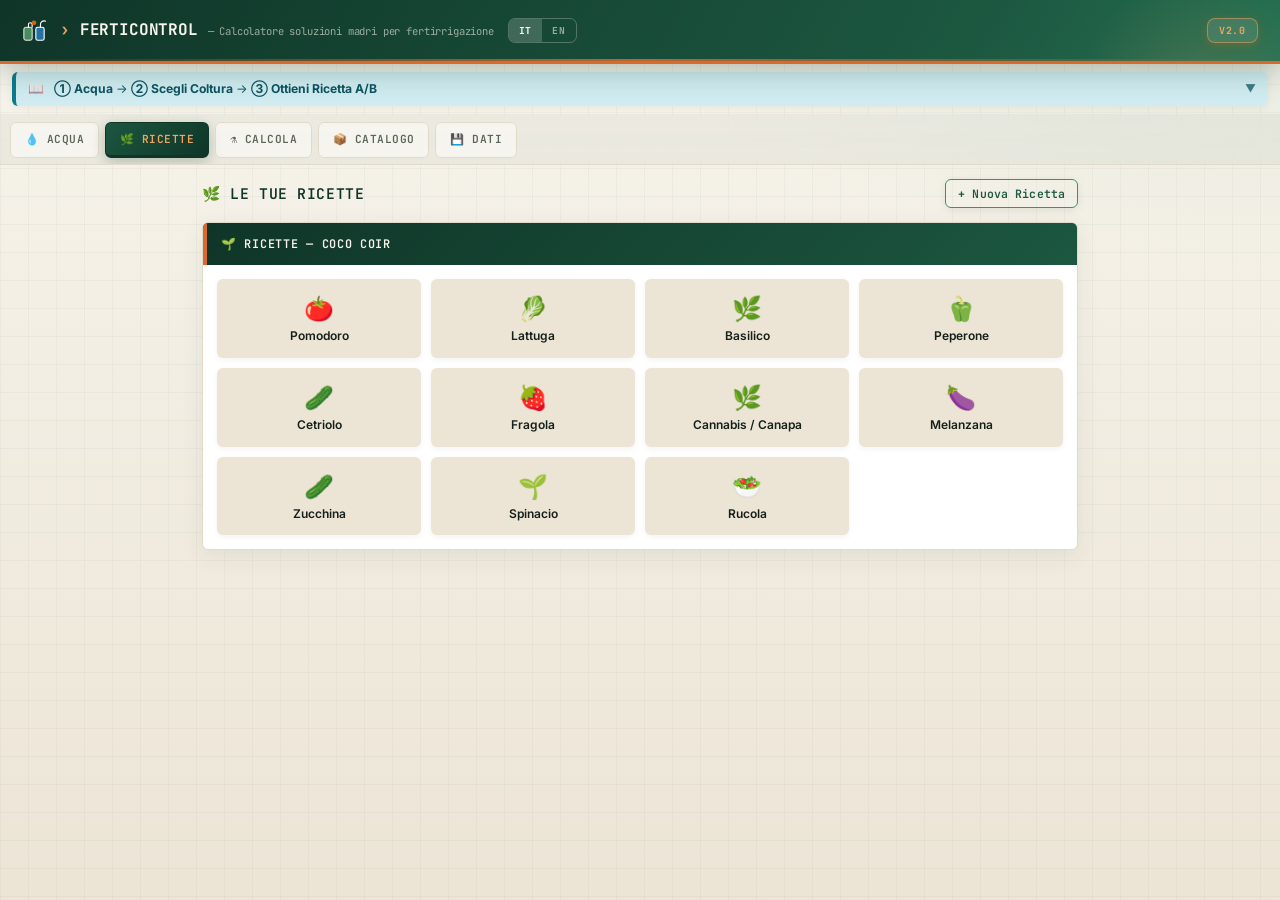
==== commit f11ac9fc: "9" ====
--- a/index.html
+++ b/index.html
@@ -455,8 +455,8 @@
 var reduce=window.matchMedia&&window.matchMedia('(prefers-reduced-motion: reduce)').matches;
 setTimeout(function(){
 s.classList.add('splash-hide');
-setTimeout(function(){if(s.parentNode)s.parentNode.removeChild(s)},500);
-},reduce?700:1950);
+setTimeout(function(){if(s.parentNode)s.parentNode.removeChild(s)},250);
+},reduce?200:400);
 })();
 </script><header>
 <svg width="24" height="24" viewBox="0 0 26 26" fill="none"><rect x="2" y="9" width="9" height="14" rx="2" fill="#4a8c5e" stroke="#fff" stroke-width="1"/><rect x="15" y="9" width="9" height="14" rx="2" fill="#2471a3" stroke="#fff" stroke-width="1.2"/><path d="M7 9V6a2 2 0 0 1 4 0v3M20 9V6a2 2 0 0 1 8 0v3" stroke="#fff" stroke-width="1.2" stroke-linecap="round"/><circle cx="13" cy="4" r="2.5" fill="#d4660a"/></svg>
@@ -467,10 +467,16 @@
 </div>
 <div class="hbadge">v2.0</div>
 </header>
-<div class="alert al-blu" style="margin:12px;width:auto">
+<div class="alert al-blu" style="margin:8px 12px;padding:7px 12px;width:auto;cursor:pointer;align-items:center" onclick="const b=document.getElementById('howto-full'),a=document.getElementById('howto-arr');if(b){const open=b.style.display!=='none';b.style.display=open?'none':'block';if(a)a.textContent=open?'▼':'▲';}">
 <span>📖</span>
-<span data-i18n-html="howto.text"><b>Come si usa.</b> FertiControl calcola le soluzioni madri concentrate (Serbatoi A/B/C) per la fertirrigazione partendo dalla tua acqua e dalla ricetta nutritiva.
-<b>① Acqua</b> — inserisci l'analisi dell'acqua di partenza. <b>② Ricette</b> — scegli o crea la ricetta e la fase di crescita. <b>③ Calcola</b> — ottieni dosi dei sali, EC/pH attesi e avvisi di precipitazione. <b>④ Catalogo</b> gestisci i fertilizzanti, <b>⑤ Dati</b> salva/esporta tutto.</span>
+<div style="flex:1">
+<div style="display:flex;justify-content:space-between;align-items:center;gap:8px;font-size:.76rem">
+<span id="howto-short"><b>① Acqua</b> → <b>② Scegli Coltura</b> → <b>③ Ottieni Ricetta A/B</b></span>
+<span id="howto-arr" style="font-size:.68rem;opacity:.75;white-space:nowrap">▼</span>
+</div>
+<div id="howto-full" data-i18n-html="howto.text" style="display:none;margin-top:6px;padding-top:6px;border-top:1px solid rgba(26,82,118,.2)"><b>Come si usa.</b> FertiControl calcola le soluzioni madri concentrate (Serbatoi A/B/C) per la fertirrigazione partendo dalla tua acqua e dalla ricetta nutritiva.
+<b>① Acqua</b> — inserisci l'analisi dell'acqua di partenza. <b>② Ricette</b> — scegli o crea la ricetta e la fase di crescita. <b>③ Calcola</b> — ottieni dosi dei sali, EC/pH attesi e avvisi di precipitazione. <b>④ Catalogo</b> gestisci i fertilizzanti, <b>⑤ Dati</b> salva/esporta tutto.</div>
+</div>
 </div>
 <div class="tabs" role="tablist" aria-label="Menu principale">
 <div class="tab" role="tab" id="tabbtn-acqua" aria-selected="false" aria-controls="tab-acqua" tabindex="0" onclick="showTab('acqua')" onkeydown="if(event.key==='Enter'||event.key===' '){showTab('acqua');event.preventDefault()}" data-i18n="tab.acqua">💧 Acqua</div>
@@ -569,26 +575,28 @@
 <div class="cb">
 <div class="row2">
 <div class="field"><label data-i18n="calcola.serbA">Serbatoio A (L)</label>
-<div class="urow"><input type="number" id="volA" value="100" min="1"><span class="utag">L</span></div>
+<div class="urow"><input type="number" id="volA" value="100" min="1" onchange="if(document.getElementById('risultato-stampa'))calcola()"><span class="utag">L</span></div>
 </div>
 <div class="field"><label data-i18n="calcola.serbB">Serbatoio B (L)</label>
-<div class="urow"><input type="number" id="volB" value="100" min="1"><span class="utag">L</span></div>
+<div class="urow"><input type="number" id="volB" value="100" min="1" onchange="if(document.getElementById('risultato-stampa'))calcola()"><span class="utag">L</span></div>
 </div>
 </div>
 <div class="field"><label><span data-i18n="calcola.diluzione">Fattore diluizione 1 : X</span> <span class="tw"><span class="ii">i</span><span class="tip" data-i18n="calcola.dil.tip">1 L concentrato produce X L soluzione finale. ⚠️ Più X è grande, più la soluzione madre è concentrata e maggiore il rischio precipitazioni. Es: 1:200 = madre 200× concentrata (rischio alto). 1:50 = madre 50× concentrata (più sicuro). Il motore suggerirà il fattore ottimale in base alle dosi inserite.</span></span></label>
-<div class="urow"><span class="utag">1 :</span><input type="number" id="diluizione" value="100" min="1" onchange="aggiornaDiluizioneWarning()"></div>
+<div class="urow"><span class="utag">1 :</span><input type="number" id="diluizione" value="100" min="1" onchange="aggiornaDiluizioneWarning();if(document.getElementById('risultato-stampa'))calcola()"></div>
 </div>
 <div id="diluizione-warning" class="alert al-err" style="display:none;margin-top:6px">
 <span>⚠️</span><span id="diluizione-warning-txt"></span>
 </div>
 <div class="field" style="margin-top:14px"><label><span data-i18n="calcola.phFinale">pH soluzione finale</span> <span class="tw"><span class="ii">i</span><span class="tip" data-i18n="calcola.ph.tip">pH a cui la soluzione finale viene mantenuta in coltura (correzione con acido/base). Determina il rischio di precipitazione del fosfato di calcio: a pH ≤ 6 il fosfato resta in soluzione, sopra 6.3 tende a precipitare. Il motore usa questo valore per la verifica anti-precipitazione e può suggerirti il pH ottimale.</span></span></label>
-<div class="urow"><span class="utag">pH</span><input type="number" id="ph-finale" value="6.0" min="4.5" max="7.5" step="0.1" onchange="if(document.getElementById('calc-out').innerHTML.trim())calcola()"></div>
-</div>
-<div class="field" style="margin-top:10px"><label><span data-i18n="calcola.acido">Acido per i bicarbonati</span> <span class="tw"><span class="ii">i</span><span class="tip" data-i18n="calcola.acido.tip">Acido usato per neutralizzare i bicarbonati dell'acqua (HCO₃⁻ &gt; 50 mg/L). Il motore conta l'azoto (HNO₃) o il fosforo (H₃PO₄) che l'acido apporta e riduce di conseguenza i sali.</span></span></label>
+<div class="urow"><span class="utag">pH</span><input type="number" id="ph-finale" value="5.8" min="4.5" max="7.5" step="0.1" onchange="if(document.getElementById('calc-out').innerHTML.trim())calcola()"></div>
+</div>
+<div class="field" style="margin-top:10px"><label><span data-i18n="calcola.acido">Acido per i bicarbonati</span> <span class="tw"><span class="ii">i</span><span class="tip" data-i18n="calcola.acido.tip">Acido usato per neutralizzare i bicarbonati dell'acqua (HCO₃⁻ &gt; 50 mg/L). Il motore conta l'azoto (HNO₃) o il fosforo (H₃PO₄) che l'acido apporta e riduce di conseguenza i sali. Con «Automatico» sceglie da solo l'acido che riproduce meglio la ricetta; puoi sempre forzarne uno.</span></span></label>
 <select id="acido-tipo" onchange="salvaAcidoTipo();if(document.getElementById('calc-out').innerHTML.trim())calcola()">
-<option value="HNO3">HNO₃ 38% — apporta N</option>
-<option value="H3PO4">H₃PO₄ 75% — apporta P</option>
+<option value="auto" data-i18n="calcola.acido.auto">Automatico — il più adatto alla ricetta</option>
+<option value="HNO3" data-i18n="calcola.acido.hno3">HNO₃ 38% — apporta N</option>
+<option value="H3PO4" data-i18n="calcola.acido.h3po4">H₃PO₄ 75% — apporta P</option>
 </select>
+<div id="acido-auto-info" style="font-size:.7rem;color:var(--ts);margin-top:4px"></div>
 </div>
 <div style="background:var(--cs);border-radius:4px;padding:9px 11px;font-size:.75rem;color:var(--ts)">
 <strong data-i18n="calcola.ricettaCaricata">Ricetta caricata:</strong> <span id="lbl-ricetta-caricata" style="color:var(--vm)" data-i18n="calcola.nessuna">Nessuna — inserisci manualmente o carica da Ricette</span>
@@ -597,8 +605,11 @@
 </div>
 </div>
 <div class="card">
-<div class="ch" id="ch-sali-calc" data-i18n="calcola.sali">🧂 Sali da Preparare</div>
-<div class="cb" style="padding:0">
+<div class="ch" id="ch-sali-calc" style="cursor:pointer;justify-content:space-between;user-select:none" onclick="toggleSaliPrep()">
+<span data-i18n="calcola.sali">🧂 Sali da Preparare</span>
+<span id="sali-prep-badge" style="font-size:.68rem;font-weight:500;opacity:.92;text-transform:none">▲</span>
+</div>
+<div class="cb" id="sali-prep-body" style="padding:0">
 <div class="tbl-wrap">
 <table class="tbl" id="calc-table">
 <thead><tr>
@@ -835,7 +846,10 @@
 'calcola.phFinale': 'pH soluzione finale',
 'calcola.ph.tip': 'pH a cui la soluzione finale viene mantenuta in coltura. Determina il rischio di precipitazione del fosfato di calcio.',
 'calcola.acido': 'Acido per i bicarbonati',
-'calcola.acido.tip': "Acido usato per neutralizzare i bicarbonati dell'acqua (HCO₃⁻ > 50 mg/L). Il motore conta l'azoto (HNO₃) o il fosforo (H₃PO₄) che l'acido apporta e riduce di conseguenza i sali.",
+'calcola.acido.tip': "Acido usato per neutralizzare i bicarbonati dell'acqua (HCO₃⁻ > 50 mg/L). Il motore conta l'azoto (HNO₃) o il fosforo (H₃PO₄) che l'acido apporta e riduce di conseguenza i sali. Con «Automatico» sceglie da solo l'acido che riproduce meglio la ricetta; puoi sempre forzarne uno.",
+'calcola.acido.auto': 'Automatico — il più adatto alla ricetta',
+'calcola.acido.hno3': 'HNO₃ 38% — apporta N',
+'calcola.acido.h3po4': 'H₃PO₄ 75% — apporta P',
 'calcola.ricettaCaricata': 'Ricetta caricata:',
 'calcola.nessuna': 'Nessuna — inserisci manualmente o carica da Ricette',
 'calcola.sali': '🧂 Sali da Preparare',
@@ -921,6 +935,10 @@
 'js.serbCtitle': 'Serbatoio C consigliato',
 'js.serbCdesc': 'Con questa ricetta e diluizione non è possibile risolvere completamente tutte le incompatibilità con solo 2 serbatoi.',
 'js.abilitaSerbC': 'Abilita Serbatoio C — il sistema ridistribuirà automaticamente i sali',
+'js.serbCautoTitle': 'Serbatoio C attivato automaticamente — servono 3 soluzioni madri',
+'js.serbCautoDesc': 'Con solo 2 serbatoi restavano incompatibilità non separabili, quindi le dosi sono state distribuite su Serb. A, Serb. B e Serb. C:',
+'js.serbCattivo': 'Serbatoio C attivo',
+'js.usaSerbC': 'Usa il Serbatoio C (togli la spunta per tornare a 2 serbatoi)',
 'js.solFin': '💧 Soluzione Finale — Apporti Totali',
 'js.procedura': '📋 Procedura',
 'js.audit': '🔍 Audit — Controlli di Sicurezza Eseguiti',
@@ -1026,7 +1044,10 @@
 'calcola.phFinale': 'Final solution pH',
 'calcola.ph.tip': 'pH at which the final solution is maintained in the system. Determines calcium phosphate precipitation risk.',
 'calcola.acido': 'Acid for bicarbonates',
-'calcola.acido.tip': 'Acid used to neutralize the water bicarbonates (HCO₃⁻ > 50 mg/L). The engine counts the nitrogen (HNO₃) or phosphorus (H₃PO₄) the acid supplies and reduces the salts accordingly.',
+'calcola.acido.tip': 'Acid used to neutralize the water bicarbonates (HCO₃⁻ > 50 mg/L). The engine counts the nitrogen (HNO₃) or phosphorus (H₃PO₄) the acid supplies and reduces the salts accordingly. With "Automatic" it picks the acid that best reproduces the recipe; you can always force one.',
+'calcola.acido.auto': 'Automatic — best fit for the recipe',
+'calcola.acido.hno3': 'HNO₃ 38% — adds N',
+'calcola.acido.h3po4': 'H₃PO₄ 75% — adds P',
 'calcola.ricettaCaricata': 'Loaded recipe:',
 'calcola.nessuna': 'None — enter manually or load from Recipes',
 'calcola.sali': '🧂 Salts to Prepare',
@@ -1112,6 +1133,10 @@
 'js.serbCtitle': 'Tank C recommended',
 'js.serbCdesc': 'With this recipe and dilution, it is not possible to fully resolve all incompatibilities with only 2 tanks.',
 'js.abilitaSerbC': 'Enable Tank C — the system will automatically redistribute the salts',
+'js.serbCautoTitle': 'Tank C enabled automatically — 3 stock solutions are needed',
+'js.serbCautoDesc': 'With only 2 tanks some incompatibilities could not be separated, so the doses were split across Tank A, Tank B and Tank C:',
+'js.serbCattivo': 'Tank C active',
+'js.usaSerbC': 'Use Tank C (untick to go back to 2 tanks)',
 'js.solFin': '💧 Final Solution — Total Inputs',
 'js.procedura': '📋 Procedure',
 'js.audit': '🔍 Audit — Safety Checks Performed',
@@ -1213,6 +1238,9 @@
 ingCat.options[1].textContent = t('cat.micro');
 ingCat.options[2].textContent = t('cat.ph');
 }
+const hs = document.getElementById('howto-short');
+if(hs) hs.innerHTML = currentLang==='en' ? '<b>① Water</b> → <b>② Pick Crop</b> → <b>③ Get A/B Recipe</b>' : '<b>① Acqua</b> → <b>② Scegli Coltura</b> → <b>③ Ottieni Ricetta A/B</b>';
+if(typeof updateSaliPrepBadge==='function') updateSaliPrepBadge();
 }
 const MM={Ca:40.078,Mg:24.305,K:39.098,N:14.007,Na:22.990,Cl:35.453,S:32.06,P:30.974,Si:28.085,
 Fe:55.845,Mn:54.938,Zn:65.38,B:10.811,Cu:63.546,Mo:95.95};
@@ -1245,7 +1273,7 @@
 var rCO3=Math.pow(10,ph-PKA2_CARB)*g1/g2;
 ions=Object.assign({},base);
 ions.H2PO4=Pt/(1+rHPO4*(1+rPO4)); ions.HPO4=ions.H2PO4*rHPO4; ions.PO4=ions.HPO4*rPO4;
-ions.HCO3=Ct; ions.CO3=Ct*rCO3;
+ions.HCO3=Ct/(1+rCO3); ions.CO3=ions.HCO3*rCO3;
 var I=Math.max(ionicStrength(ions),1e-12);
 g1=davies(I,1); g2=davies(I,2); g3=davies(I,3);
 }
@@ -1358,13 +1386,16 @@
 pMgL_H3PO4:acidMeq * MM.P
 };
 }
+// pH di default della soluzione finale (campo "pH soluzione finale" in Calcola).
+const PH_DEFAULT = 5.8;
 // Acido effettivamente prescritto per i bicarbonati (HCO₃⁻ > 50 mg/L), col tipo
-// scelto in Calcola (aq.acido: 'HNO3' default, oppure 'H3PO4'). È l'unica fonte
-// di verità usata da solver, correzione acqua, profilo finale e verifica.
+// scelto in Calcola (aq.acido: 'HNO3' o 'H3PO4'; con "Automatico" il tipo è
+// già stato risolto da scegliAcido prima del calcolo). È l'unica fonte di
+// verità usata da solver, correzione acqua, profilo finale e verifica.
 const ACIDO_SOGLIA_HCO3 = 50;
 function acidoPrescritto(aq, phTarget){
 if(!aq || !(aq.hco3 > ACIDO_SOGLIA_HCO3)) return null;
-const av = calcAcidVolume(aq, 1, phTarget || 6.0);
+const av = calcAcidVolume(aq, 1, phTarget || PH_DEFAULT);
 if(!(av.meq > 0.01)) return null;
 const tipo = aq.acido === 'H3PO4' ? 'H3PO4' : 'HNO3';
 return { tipo, meq:av.meq, residuoMeq:av.residuo,
@@ -1380,6 +1411,55 @@
 c.K = aq.k||0; c.Ca = aq.ca||0; c.Mg = aq.mg||0;
 c.S = (aq.so4||0)*(MM.S/MW_SO4); c.Fe = aq.fe||0;
 return c;
+}
+// Scelta automatica dell'acido (selettore su "Automatico"): la ricetta viene
+// calcolata con HNO₃ e con H₃PO₄ e si tiene l'acido che la riproduce meglio,
+// cioè col minore scostamento relativo totale su N, P, K, Ca, Mg (e S a peso
+// dimezzato: è spesso l'anione di bilanciamento). Gli elementi che l'acqua da
+// sola già supera non contano: nessun acido li può correggere. A parità (entro
+// un punto percentuale) vince l'HNO₃, lo standard. ctx = {righe} (dosi lorde
+// della ricetta) oppure {targets} (fase a target, risolta dal solver).
+const ACIDO_PESI = {N:1, P:1, K:1, Ca:1, Mg:1, S:0.5};
+function scegliAcido(aq, phFinale, ctx){
+if(!aq || !ctx) return null;
+const phT = phFinale || PH_DEFAULT;
+if(!acidoPrescritto({...aq, acido:'HNO3'}, phT)) return null;
+const soloAcqua = contributoAcqua(aq, null);
+const punteggi = {};
+['HNO3','H3PO4'].forEach(tipo=>{
+const aqT = {...aq, acido:tipo};
+const acido = acidoPrescritto(aqT, phT);
+const rif = ctx.targets ? ctx.targets : profiloDaRighe(ctx.righe || [], null);
+const righeT = ctx.targets ? solverTarget(ctx.targets, 0, 0, 0, aqT, phT) : correggiDosi(ctx.righe || [], aqT, {phFinale:phT}).righe;
+const fin = profiloDaRighe(righeT, aqT, acido);
+let s = 0;
+for(const el in ACIDO_PESI){
+const tg = +rif[el] || 0;
+if(tg <= 0 || (soloAcqua[el] || 0) >= tg) continue;
+s += ACIDO_PESI[el] * Math.abs((fin[el] || 0) - tg) / tg;
+}
+punteggi[tipo] = s;
+});
+return { tipo: punteggi.H3PO4 < punteggi.HNO3 - 0.01 ? 'H3PO4' : 'HNO3', punteggi };
+}
+// Con il selettore su "Automatico" fissa aq.acido sull'acido scelto. Senza ctx
+// (dosi già nette, es. dopo "Bilancia") riusa l'ultima scelta: quelle dosi
+// sono state calcolate con quell'acido.
+let ultimoAcidoAuto = null, ultimoCtxAcido = null;
+function risolviAcidoAuto(aq, phFinale, ctx){
+if(!aq || aq.acido !== 'auto') return null;
+if(ctx) ultimoCtxAcido = ctx; const effCtx = ctx || (!ultimoAcidoAuto ? ultimoCtxAcido : null); const scelta = effCtx ? scegliAcido(aq, phFinale, effCtx) : ultimoAcidoAuto;
+if(effCtx) ultimoAcidoAuto = scelta;
+aq.acido = scelta ? scelta.tipo : 'HNO3';
+return scelta;
+}
+// Nota sotto il selettore: con "Automatico" mostra l'acido effettivamente usato.
+function aggiornaInfoAcido(auto, acido){
+const el = document.getElementById('acido-auto-info'); if(!el) return;
+if(!auto){ el.textContent = ''; return; }
+el.textContent = acido
+? TT(`Scelto automaticamente: ${acido.tipo==='HNO3'?'HNO₃ 38%':'H₃PO₄ 75%'}`,`Automatically chosen: ${acido.tipo==='HNO3'?'HNO₃ 38%':'H₃PO₄ 75%'}`)
+: TT('Nessun acido necessario con questa acqua a questo pH.','No acid needed with this water at this pH.');
 }
 const SERB_SI_PH = 6.0, SERB_SI_TC = 20;
 function tcAcqua(aq){ return (aq && isFinite(aq.temp) && aq.temp>=1 && aq.temp<=45) ? aq.temp : SERB_SI_TC; }
@@ -1872,7 +1952,7 @@
 function caricaAcidoTipo(){
 const sel = document.getElementById('acido-tipo'); if(!sel) return;
 let v = null; try{ v = localStorage.getItem('fc_acido'); }catch(e){}
-sel.value = v === 'H3PO4' ? 'H3PO4' : 'HNO3';
+sel.value = (v === 'H3PO4' || v === 'HNO3') ? v : 'auto';
 }
 function initAcquaPersist(){
 caricaAcidoTipo();
@@ -1990,7 +2070,7 @@
 }
 }
 function eliminaRicettaCustom(ri){
-if(!confirm(`Eliminare la ricetta "${ricetteCustom[ri].nome}"?`)) return;
+if(!confirm(TT(`Eliminare la ricetta "${ricetteCustom[ri].nome}"?`,`Delete the recipe "${ricetteCustom[ri].nome}"?`))) return;
 ricetteCustom.splice(ri, 1);
 saveRicette();
 renderRicetteCustom();
@@ -2032,19 +2112,21 @@
 document.getElementById('fasi-header-title').textContent =
 `${t('ricette.fasi')} — ${pEmoji} ${pNomeSel}`;
 document.getElementById('card-fasi-wrap').style.display='block';
+document.getElementById('tab-ricette').classList.remove('fasi-focus');
+if(piantaSel && piantaSel.fasi && piantaSel.fasi.length){
+selFase(0, true);
+setTimeout(()=>document.getElementById('card-fasi-wrap').scrollIntoView({behavior:'smooth',block:'start'}),60);
+} else {
 document.getElementById('ricetta-out-wrap').style.display='none';
-// Spazio extra sotto le fasi cosi' possono salire in cima sotto le tab.
-document.getElementById('tab-ricette').classList.add('fasi-focus');
-setTimeout(()=>document.getElementById('card-fasi-wrap').scrollIntoView({behavior:'smooth',block:'start'}),80);
-}
-function selFase(i){
+}
+}
+function selFase(i, noScroll){
 faseSel = piantaSel.fasi[i];
 document.querySelectorAll('.fase-btn').forEach(b=>b.classList.toggle('active',+b.dataset.i===i));
 renderRicettaOut(piantaSel, faseSel, tipoRicettaSel);
-// La composizione riempie lo spazio: togliamo il padding di focus fasi.
 document.getElementById('tab-ricette').classList.remove('fasi-focus');
 document.getElementById('ricetta-out-wrap').style.display='block';
-setTimeout(()=>document.getElementById('ricetta-out-wrap').scrollIntoView({behavior:'smooth',block:'nearest'}),80);
+if(!noScroll) setTimeout(()=>document.getElementById('ricetta-out-wrap').scrollIntoView({behavior:'smooth',block:'nearest'}),80);
 }
 function renderRicettaOut(pianta, fase, tipo){
 const fi = pianta.fasi.indexOf(fase);
@@ -2068,39 +2150,37 @@
 html+=`<tr><td><strong>${elLabel(el)}</strong></td><td style="text-align:right;font-family:'JetBrains Mono',monospace;font-weight:700;color:var(--ar)">${v}</td><td style="text-align:right;font-family:'JetBrains Mono',monospace;color:var(--ts)">${targetMgToMol(el,v)} <span style="font-weight:700;color:${isMicroEl?'var(--vi)':'var(--vc)'}">${unitMol}</span></td></tr>`;
 });
 html+=`</tbody></table></div>`;
+html+=`<button class="btn btn-pr" onclick="caricaRicettaCorrente()" style="margin-top:10px">${TT('⚗️ Calcola dosi per i tuoi serbatoi e la tua acqua →','⚗️ Calculate doses for your tanks and water →')}</button>`;
 document.getElementById('ricetta-out').innerHTML=html;
 return;
 }
-const perA = fase.sali.filter(s=>{ const i=getSale(s.id); return i&&i.serb==='A'; });
-const perB = fase.sali.filter(s=>{ const i=getSale(s.id); return i&&i.serb==='B'; });
-const perX = (fase.sali||[]).filter(s=>!getSale(s.id));
-let html=`<div class="ri-grid">
+const saliFase = fase.sali||[];
+const perX = saliFase.filter(s=>!getSale(s.id));
+const totCosto = saliFase.reduce((s,r)=>{ const i=getSale(r.id); return s+(i&&i.prezzo?i.prezzo*(r.g/1000):0); },0);
+const profBase = profiloDaRighe(saliFase.map(s=>({id:s.id, dose:s.g})), null);
+let html=`<div class="ri-grid" style="margin-bottom:8px">
     <div class="ri-box"><div class="ri-lbl">EC target</div><div class="ri-val">${fase.ec[0]}–${fase.ec[1]}</div><div class="ri-sub">mS/cm</div></div>
     <div class="ri-box"><div class="ri-lbl">pH target</div><div class="ri-val">${fase.ph[0]}–${fase.ph[1]}</div><div class="ri-sub">${t('js.unitaPh')}</div></div>
-    <div class="ri-box"><div class="ri-lbl">${t('js.componenti')}</div><div class="ri-val">${(fase.sali||[]).length}</div><div class="ri-sub">${t('js.sali')}</div></div>
+    <div class="ri-box"><div class="ri-lbl">${totCosto>0?TT('Costo / 1000L','Cost / 1000L'):t('js.componenti')}</div><div class="ri-val">${totCosto>0?fmtEuro(totCosto):saliFase.length}</div><div class="ri-sub">${totCosto>0?TT('sol. finale','final sol.'):t('js.sali')}</div></div>
   </div>`;
-html+=`<div class="serb-grid">`;
-html+=`<div class="serb-card a"><div class="serb-title"><span class="ba">A</span> ${t('js.serbatorio')} A</div>`;
-perA.forEach(s=>{ const info=getSale(s.id); if(!info)return; const c=CAT[info.cat]||{bg:'#555'}; const pz=info.prezzo?(info.prezzo*(s.g/1000)):0;
-html+=`<div class="sale-row"><span class="sale-nome"><span class="bcat" style="background:${c.bg}">${CAT[info.cat]?.label||'?'}</span> ${salNome(info)}</span><span class="gr-a">${fmtGram(s.g)}${pz?`<br><span class="costo-txt">${fmtEuro(pz,2)}</span>`:''}</span></div>`;
-});
-const tA=perA.reduce((s,r)=>s+r.g,0);
-const cA=perA.reduce((s,r)=>{ const i=getSale(r.id); return s+(i&&i.prezzo?i.prezzo*(r.g/1000):0); },0);
-html+=`<div class="sale-row tot-row"><span>${t('js.totale')}</span><span class="gr-a">${fmtGram(tA)}<br><span class="costo-txt">${fmtEuro(cA)}</span></span></div></div>`;
-html+=`<div class="serb-card b"><div class="serb-title"><span class="bb">B</span> ${t('js.serbatorio')} B</div>`;
-perB.forEach(s=>{ const info=getSale(s.id); if(!info)return; const c=CAT[info.cat]||{bg:'#555'}; const pz=info.prezzo?(info.prezzo*(s.g/1000)):0;
-html+=`<div class="sale-row"><span class="sale-nome"><span class="bcat" style="background:${c.bg}">${CAT[info.cat]?.label||'?'}</span> ${salNome(info)}</span><span class="gr-b">${fmtGram(s.g)}${pz?`<br><span class="costo-txt">${fmtEuro(pz,2)}</span>`:''}</span></div>`;
-});
-const tB=perB.reduce((s,r)=>s+r.g,0);
-const cB=perB.reduce((s,r)=>{ const i=getSale(r.id); return s+(i&&i.prezzo?i.prezzo*(r.g/1000):0); },0);
-html+=`<div class="sale-row tot-row"><span>${t('js.totale')}</span><span class="gr-b">${fmtGram(tB)}<br><span class="costo-txt">${fmtEuro(cB)}</span></span></div></div>`;
+html+=`<button class="btn btn-pr" onclick="caricaRicettaCorrente()" style="margin-bottom:8px">${TT('⚗️ Calcola dosi per i tuoi serbatoi e la tua acqua →','⚗️ Calculate doses for your tanks and water →')}</button>`;
+html+=`<div style="display:flex;gap:6px;flex-wrap:wrap;background:var(--cs);border-radius:var(--r);padding:7px 10px;margin-bottom:8px;font-size:.73rem;align-items:center">
+    <span style="font-weight:700;color:var(--ts);text-transform:uppercase;font-size:.64rem;letter-spacing:.04em">${TT('Target mg/L:','Target mg/L:')}</span>
+    ${['N','P','K','Ca','Mg'].map(el=>`<span style="background:#fff;border:1px solid var(--bd);border-radius:4px;padding:2px 7px;font-family:'JetBrains Mono',monospace"><strong>${el}</strong> ${(profBase[el]||0).toFixed(0)}</span>`).join('')}
+  </div>`;
+html+=`<div style="display:grid;grid-template-columns:repeat(auto-fill,minmax(210px,1fr));gap:6px">`;
+saliFase.forEach(s=>{
+const info=getSale(s.id); if(!info)return; const c=CAT[info.cat]||{bg:'#555'};
+html+=`<div style="display:flex;justify-content:space-between;align-items:center;gap:6px;padding:6px 9px;background:#fff;border:1px solid var(--cs);border-radius:4px;font-size:.75rem">
+    <span style="overflow:hidden;text-overflow:ellipsis;white-space:nowrap"><span class="bcat" style="background:${c.bg}">${CAT[info.cat]?.label||'?'}</span> ${salNome(info)}</span>
+    <span style="font-family:'JetBrains Mono',monospace;font-weight:700;color:var(--vs);white-space:nowrap">${fmtGram(s.g)}<small style="font-weight:400;color:var(--ts)">/1000L</small></span>
+  </div>`;
+});
 html+=`</div>`;
-const totCosto=cA+cB;
-if(totCosto>0) html+=`<div class="alert al-inf"><strong>${t('js.costoPer1000')}</strong> ${fmtEuro(totCosto)} ${t('js.prezziDa')}</div>`;
 if((fase.sali||[]).some(s=>s.id==='K2SiO3'))
-html+=`<div class="alert al-err" style="margin-top:8px"><span>⚠️</span><span>${t('js.silicatoWarn')}</span></div>`;
+html+=`<div class="alert al-err" style="margin-top:6px"><span>⚠️</span><span>${t('js.silicatoWarn')}</span></div>`;
 if(perX.length){
-html+=`<div class="alert al-inf" style="margin-top:8px">⚠️ ${perX.length} ${t('js.idNonTrovato')}: ${perX.map(s=>s.id||s.nome||'?').join(', ')}.</div>`;
+html+=`<div class="alert al-inf" style="margin-top:6px">⚠️ ${perX.length} ${t('js.idNonTrovato')}: ${perX.map(s=>s.id||s.nome||'?').join(', ')}.</div>`;
 }
 document.getElementById('ricetta-out').innerHTML=html;
 }
@@ -2135,8 +2215,9 @@
 document.getElementById('lbl-modo-caricato').style.display='inline';
 document.getElementById('lbl-modo-caricato').innerHTML=`<span class="bcat" style="background:var(--vm);color:#fff">${t('js.ricettaFissaG')}</span>`;
 renderCalcTabella();
+setSaliPrepCollapsed(getMancanti().length===0);
 showTab('calcola');
-scrollCalcolaInCima();
+calcola();
 }
 function renderRicetteCustom(){
 piantaSel = null; faseSel = null; tipoRicettaSel = null;
@@ -2188,8 +2269,9 @@
 }
 window._targetAttivo=null;
 resetStatoCalc(f.modo==='target' ? {targets:{...(f.targets||{})}, pianta:ric.nome, fase:f.nome} : null);
+setSaliPrepCollapsed(f.modo==='target' || getMancanti().length===0);
 showTab('calcola');
-scrollCalcolaInCima();
+calcola();
 }
 function eliminaRicetta(ri){
 window._pendingDelete={tipo:'ricetta',ri};
@@ -2412,20 +2494,44 @@
 });
 updateRicalcolaBar();
 }
+function setSaliPrepCollapsed(collapsed){
+const body=document.getElementById('sali-prep-body');
+if(!body) return;
+body.style.display=collapsed?'none':'block';
+updateSaliPrepBadge();
+}
+function toggleSaliPrep(){
+const body=document.getElementById('sali-prep-body');
+if(!body) return;
+setSaliPrepCollapsed(body.style.display!=='none');
+}
+function updateSaliPrepBadge(){
+const badge=document.getElementById('sali-prep-badge');
+const body=document.getElementById('sali-prep-body');
+if(!badge||!body) return;
+const collapsed=body.style.display==='none';
+const n=calcRighe.length;
+badge.textContent=collapsed
+? (n?`${n} ${TT('sali · ✏️ Modifica dosi ▼','salts · ✏️ Edit doses ▼')}`:TT('Espandi ▼','Expand ▼'))
+: (n?`${n} ${TT('sali · Nascondi ▲','salts · Hide ▲')}`:'▲');
+}
 function getMancanti(){ return calcRighe.filter(r=>r.id!=='__custom'&&!isDisponibile(r.id)); }
 function updateRicalcolaBar(){
+updateSaliPrepBadge();
 const bar=document.getElementById('ricalcola-bar');
 if(!bar) return;
 const mancanti=getMancanti();
 if(mancanti.length>0){
 bar.style.display='block';
 document.getElementById('ricalcola-count').textContent=mancanti.length;
+setSaliPrepCollapsed(false);
 } else {
 bar.style.display='none';
 }
 }
 function aggiungiRigaCalc(){
 if(!catalogo.length){ showToast(t('js.catalogoVuoto'), false); return; }
+setSaliPrepCollapsed(false);
 const info=catalogo[0];
 syncDomCalc();
 calcRighe.push({id:info.id,nome:salNome(info),dose:info.dose,prezzo:info.prezzo||0,fixed:true});
@@ -2698,7 +2804,7 @@
 // della soluzione finale, del tipo scelto) vengono sottratti. Usa solo sali in
 // scorta; CaCl₂ escluso (cloruro fitotossico). S senza target = libero.
 function solverTarget(targets, volA, volB, dil, aq, phFinale){
-const acido = acidoPrescritto(aq, phFinale || 6.0);
+const acido = acidoPrescritto(aq, phFinale || PH_DEFAULT);
 const base = contributoAcqua(aq, acido);
 const pool = catalogo.filter(s => isMacroRegolabile(s) && s.id !== 'CaCl2' && isDisponibile(s.id));
 const tMacro = {};
@@ -2760,7 +2866,7 @@
 const deficit = {};
 MICRO_EL.forEach(e => { deficit[e] = Math.max(0, (ricetta[e] || 0) - (pNuove[e] || 0)); });
 const mic = risolviMicro(deficit, { usaMix:false });
-mic.righe.forEach(r => { nuove.push({ ...r, _sostituto:true }); aggiunti.push({ nome:r.nome, dose:r.dose }); });
+mic.righe.forEach(r => { const gia = nuove.find(x => x.id === r.id); if (gia) { const prima = +gia.dose || 0; gia.dose = arrotondaDose(prima + r.dose); if (Math.abs(gia.dose - prima) > 0.01) modifiche.push({ nome:gia.nome || gia.id, prima, dopo:gia.dose }); } else { nuove.push({ ...r, _sostituto:true }); aggiunti.push({ nome:r.nome, dose:r.dose }); } });
 const finale = profiloDaRighe(nuove, null);
 const confronto = [...SOLVER_EL, ...MICRO_EL]
 .filter(el => (ricetta[el] || 0) > 0.001 || (finale[el] || 0) > 0.5)
@@ -2800,7 +2906,8 @@
 let temp = parseFloat(document.getElementById('aq-temp')?.value);
 if(!isFinite(temp) || temp<1 || temp>45) temp = 20;
 if(!ec && !ca && !mg && !k && !na && !so4 && !cl && !hco3 && !no3 && !fe) return null;
-const acido = document.getElementById('acido-tipo')?.value === 'H3PO4' ? 'H3PO4' : 'HNO3';
+const selAcido = document.getElementById('acido-tipo')?.value;
+const acido = (selAcido === 'H3PO4' || selAcido === 'HNO3') ? selAcido : 'auto';
 return {ec, ph, temp, ca, mg, k, na, so4, cl, hco3, no3, fe, acido};
 }
 function presetAcqua(tipo){
@@ -2845,9 +2952,13 @@
 if(!v||v<=0) return '';
 return '€\u202f' + v.toLocaleString('it-IT', {minimumFractionDigits:decimali, maximumFractionDigits:decimali});
 }
+// Serbatoio C: deciso dal calcolo (attivo solo quando servono 3 soluzioni
+// madri) finché l'utente non lo attiva/disattiva a mano dalla sua casella.
 let usaSerbC = false;
+let serbCManuale = false;
 function toggleSerbC(checked){
 usaSerbC = checked;
+serbCManuale = true;
 calcola();
 }
 function calcolaIoniDaSali(righe){
@@ -3020,10 +3131,11 @@
 {a:"FeDTPA",b:"FeSO4",  g:"A", p:"Degr. chelato",  m:"Stesso."},
 {a:"MixCh", b:"FeSO4",  g:"A", p:"Degr. chelati",  m:"Fe²⁺ libero degrada tutti i chelati del Mix."},
 ];
+function haCalcio(idOrSale){ const s = typeof idOrSale === 'string' ? getSale(idOrSale) : (getSale(idOrSale?.id) || idOrSale); const id = typeof idOrSale === 'string' ? idOrSale : (idOrSale?.id || ''); return CALCIO_IDS.includes(id) || !!(s && s.el && s.el.Ca > 0); }
 function assegnaSerbatoi(righe){
 return righe.map(r=>{
 let serb = 'A';
-if(CALCIO_IDS.includes(r.id)) serb='B';
+if(haCalcio(r) && !((getSale(r.id)||r)?.el?.P > 0 || (getSale(r.id)||r)?.el?.S > 0)) serb='B';
 if(r.id==='K2SiO3')           serb=usaSerbC?'C':'B';
 return {...r, serb};
 });
@@ -3031,7 +3143,7 @@
 // Frazione ammoniacale sull'N TOTALE della soluzione finale (sali + nitrato
 // dell'acqua + N dell'acido): è quella che conta per la radice.
 function rapportoNH4(righe, aq, ph){
-const p = profiloDaRighe(righe, aq, acidoPrescritto(aq, ph||6.0));
+const p = profiloDaRighe(righe, aq, acidoPrescritto(aq, ph||PH_DEFAULT));
 return { nh4:p.NH4, nTot:p.N, ratio: p.N>0 ? p.NH4/p.N : 0 };
 }
 // Riduce l'NH₄NO₃ quanto basta per NH₄ ≤ 10% dell'N totale. Il nitrato di
@@ -3058,9 +3170,9 @@
 function autoRisolvi(righeInput, dil, aq, phFinale){
 let righe = assegnaSerbatoi(righeInput.map(r=>({...r})));
 const interventi = [];
-const acidoPr = acidoPrescritto(aq, phFinale || 6.0);
+const acidoPr = acidoPrescritto(aq, phFinale || PH_DEFAULT);
 if(acidoPr){
-const phT = phFinale || 6.0;
+const phT = phFinale || PH_DEFAULT;
 const isN = acidoPr.tipo==='HNO3';
 const vol = isN ? acidoPr.volHNO3 : acidoPr.volH3PO4;
 const nomeAc = isN ? 'HNO₃ 38%' : 'H₃PO₄ 75%';
@@ -3105,7 +3217,7 @@
 const guadagno = attuale - punteggio(i, dest);
 if(guadagno <= 0) return;
 // a parità di guadagno si spostano gli altri sali, non Ca/silicato
-const pref = (CALCIO_IDS.includes(r.id) || r.id==='K2SiO3') ? -0.5 : 0;
+const pref = (haCalcio(r) || r.id==='K2SiO3') ? -0.5 : 0;
 if(!mossa || guadagno + pref > mossa.valore) mossa = {i, dest, valore: guadagno + pref};
 });
 });
@@ -3136,7 +3248,7 @@
 if (si.CaSO4 <= -0.5) return;
 righeS.filter(r => ['MgSO4','K2SO4'].includes(r.id)).forEach(r => {
 const candidati = serbDisp.filter(x => x !== s);
-const dest = candidati.find(x => !righe.some(rr => rr.serb===x && CALCIO_IDS.includes(rr.id)));
+const dest = candidati.find(x => !righe.some(rr => rr.serb===x && attiva(rr) && haCalcio(rr)));
 if (dest) {
 r.serb = dest;
 interventi.push({tipo:'sposta', icona:'🔀',
@@ -3213,7 +3325,7 @@
 }
 function autoBilanciaSali(righeOriginali, aq, dil, opts){
 opts = opts || {};
-const phFinale = opts.phFinale || 6.0;
+const phFinale = opts.phFinale || PH_DEFAULT;
 const forza = !!opts.forzaRiduzione;
 const maxIter = 80, stepPct = 0.06;
 // In automatico si punta a togliere i soli conflitti critici (SI > 0) con un
@@ -3223,8 +3335,8 @@
 const SOGLIA_FIN  = 0.0;
 const MIN_DOSE = {CaN:150, KNO3:100, MgNO3:50, MgSO4:50, KH2PO4:30, MAP:20, K2SO4:50, NH4NO3:10, CaCl2:50};
 const REDUCE_ORDER = {
-CaSO4:   ['MgSO4','K2SO4','FeSO4','MnSO4','ZnSO4','CaN'],
-CaHPO4:  ['KH2PO4','MAP','CaN'],
+CaSO4:   ['MgSO4','K2SO4','FeSO4','MnSO4','ZnSO4','CaN','CaCl2'],
+CaHPO4:  ['KH2PO4','MAP','CaN','CaCl2'],
 struvite: ['NH4NO3','MAP','MgNO3','MgSO4','KH2PO4']
 };
 let righe = righeOriginali.map(r=>({...r}));
@@ -3257,7 +3369,7 @@
 break;
 }
 const worst = problematici.reduce((a,b) => a.si > b.si ? a : b);
-const order = REDUCE_ORDER[worst.key];
+const extraIds = righe.map(r=>r.id).filter(id => !REDUCE_ORDER[worst.key]?.includes(id) && ((worst.key==='CaSO4' && (getSale(id)?.el?.S>0 || getSale(id)?.el?.Ca>0)) || (worst.key==='CaHPO4' && (getSale(id)?.el?.P>0 || getSale(id)?.el?.Ca>0)) || (worst.key==='struvite' && (getSale(id)?.el?.P>0 || getSale(id)?.el?.Mg>0 || fracNH4(id,getSale(id))>0)))); const order = REDUCE_ORDER[worst.key] ? [...REDUCE_ORDER[worst.key], ...extraIds] : null;
 if(!order){ iterations = iter; break; }
 let ridotto = false;
 for(const saltId of order){
@@ -3315,7 +3427,7 @@
 }
 function checkNeedSerbC(righe, dil, aq){
 const motivi = [];
-INCOMPAT_MATRIX.filter(r => r.g === 'C').forEach(regola => {
+const attive = righe.filter(r => r.id && r.id!=='__custom' && (+r.dose||0) > 0); for(let i=0;i<attive.length;i++) for(let j=i+1;j<attive.length;j++){ const ra=attive[i], rb=attive[j]; if(ra.serb===rb.serb){ const res=coppiaIncompatibile(getSale(ra.id)||ra, getSale(rb.id)||rb); if(res.incompat && res.gravita==='C') motivi.push(TT(`${ra.nome||ra.id} e ${rb.nome||rb.id} ancora nello stesso Serb. ${ra.serb} — necessario serbatoio C (${M(res.p)})`,`${ra.nome||ra.id} and ${rb.nome||rb.id} still in the same Tank ${ra.serb} — Tank C required (${M(res.p)})`)); } } if(false) INCOMPAT_MATRIX.filter(r => r.g === 'C').forEach(regola => {
 const ra = righe.find(r => r.id === regola.a);
 const rb = righe.find(r => r.id === regola.b);
 if (!ra || !rb) return;
@@ -3335,7 +3447,7 @@
 return motivi;
 }
 function verificaSicurezza(righe, dil, aq, phFinale){
-phFinale = phFinale || 6.0;
+phFinale = phFinale || PH_DEFAULT;
 const tcOper = tcAcqua(aq);
 const audit = [];
 const conflitti = [];
@@ -3509,7 +3621,7 @@
 opts = opts || {};
 const out = righe.map(r=>({...r}));
 if(!aq) return {righe:out, correzioni:[], fedelta:null, acido:null};
-const acido = acidoPrescritto(aq, opts.phFinale || 6.0);
+const acido = acidoPrescritto(aq, opts.phFinale || PH_DEFAULT);
 const acqua = contributoAcqua(aq, acido);
 const ricetta = profiloDaRighe(righe, null);
 const valida = r => r.id && r.id!=='__custom' && getSale(r.id);
@@ -3593,28 +3705,38 @@
 return errori;
 }
 function calcola(){
+// Serbatoio C in automatico finché l'utente non lo sceglie a mano: si parte
+// da 2 serbatoi e il C si attiva solo se la ricetta ne ha bisogno (sotto).
+if(!serbCManuale) usaSerbC = false;
 const volA=numInput('volA',100);
 const volB=numInput('volB',100);
-const volC=usaSerbC?numInput('volC',100):0;
+let volC=usaSerbC?numInput('volC',100):0;
 const dil =numInput('diluizione',100);
-const phFinale = numInput('ph-finale',6.0);
+const phFinale = numInput('ph-finale',PH_DEFAULT);
 const aq  = getAcqua();
+const acidoAuto = !!aq && aq.acido === 'auto';
 if(window._targetAttivo){ resetStatoCalc(window._targetAttivo); window._targetAttivo=null; }
 let righe =calcRighe;
 let _fromSolver = false;
 let targetRicetta = null;
 let righeNette = statoCalc.nette;
+let sceltaAcido = null;
 if(statoCalc.target){
 // Fase a target: il solver gira a OGNI calcolo (cambio pH, acqua, acido,
 // scorta…). Prima girava una sola volta e i calcoli successivi
 // sottraevano l'acqua una seconda volta alle dosi già nette.
 targetRicetta = statoCalc.target.targets;
+sceltaAcido = risolviAcidoAuto(aq, phFinale, {targets:targetRicetta});
 const solved=solverTarget(targetRicetta, volA, volB, dil, aq, phFinale);
 calcRighe=solved; righe=solved; renderCalcTabella();
 _fromSolver = true;
 righeNette = true;
 } else {
 syncDomCalc();
+// dosi lorde → si confrontano i due acidi sulla ricetta; dosi già nette
+// (bilanciamento, modifica dopo un target) → resta l'acido con cui sono nate
+const nette = righeNette || !!window._bilanciaRighe;
+sceltaAcido = risolviAcidoAuto(aq, phFinale, nette ? null : {righe:calcRighe});
 }
 if(window._bilanciaRighe){
 righe = window._bilanciaRighe;
@@ -3641,9 +3763,28 @@
 fedeltaAcqua=res.fedelta;
 }
 const acidoCalc = acidoPrescritto(aq, phFinale);
-const autoRes = autoRisolvi(wRighe, dil, aq, phFinale);
+aggiornaInfoAcido(acidoAuto, acidoCalc);
+let autoRes = autoRisolvi(wRighe, dil, aq, phFinale);
+// Servono 3 soluzioni madri (incompatibilità non separabili in A e B, es.
+// silicato con Ca e fosfati): si attiva il Serbatoio C e si ridistribuisce.
+let motiviSerbCAuto = null;
+if(!usaSerbC && !serbCManuale && autoRes.needsSerbC.length){
+motiviSerbCAuto = autoRes.needsSerbC;
+usaSerbC = true;
+volC = numInput('volC',100);
+if(!(volC>=1 && volC<=100000)) volC = 100;
+autoRes = autoRisolvi(wRighe, dil, aq, phFinale);
+}
 const {righe: righeSolved, interventi, ecFin, ecPerSerb, dilSuggerito} = autoRes;
 let needsSerbC = autoRes.needsSerbC;
+if(acidoAuto && acidoCalc && sceltaAcido){
+const altro = acidoCalc.tipo==='HNO3' ? 'H3PO4' : 'HNO3';
+const nomeA = tp => tp==='HNO3' ? TT('HNO₃ (acido nitrico)','HNO₃ (nitric acid)') : TT('H₃PO₄ (acido fosforico)','H₃PO₄ (phosphoric acid)');
+const sc = tp => (sceltaAcido.punteggi[tp]*100).toFixed(0);
+const iAc = interventi.findIndex(iv=>iv.tipo==='acido');
+interventi.splice(iAc<0 ? interventi.length : iAc, 0, {tipo:'acido_auto', icona:'🤖',
+msg:TT(`Acido scelto automaticamente: <strong>${nomeA(acidoCalc.tipo)}</strong>, il più fedele alla ricetta (scostamento complessivo ${sc(acidoCalc.tipo)}% contro ${sc(altro)}% con ${nomeA(altro)}). Puoi cambiarlo dal selettore «Acido per i bicarbonati».`,`Acid chosen automatically: <strong>${nomeA(acidoCalc.tipo)}</strong>, the most faithful to the recipe (overall deviation ${sc(acidoCalc.tipo)}% vs ${sc(altro)}% with ${nomeA(altro)}). You can change it in the "Acid for bicarbonates" selector.`)});
+}
 wRighe = righeSolved;
 let sicurezza = verificaSicurezza(wRighe, dil, aq, phFinale);
 autoBalanceApplied = false;
@@ -3705,10 +3846,6 @@
 } else {
 html+=`<div class="alert al-ok" style="margin-bottom:10px"><span>✅</span><span><strong>${t('js.voto.ok')}.</strong> ${TT(`Tutti i ${sicurezza.audit.length} controlli di compatibilità superati. Nessuna precipitazione attesa.`,`All ${sicurezza.audit.length} compatibility checks passed. No precipitation expected.`)}</span></div>`;
 }
-html+=`<div style="background:#fff8e1;border:1.5px solid #e0a800;border-radius:var(--r);padding:9px 12px;margin-bottom:12px;display:flex;gap:8px;align-items:center;font-size:.78rem;color:#7a5c00">
-    <span style="font-size:1rem">⚠️</span>
-    <span><strong>${t('js.verificaDosi')}</strong> ${t('js.verificaDosiDesc')}</span>
-  </div>`;
 if(ivDil){
 html+=`<div style="background:#fff3e0;border:2px solid #e65100;border-radius:var(--r);padding:13px 15px;margin-bottom:12px">
       <div style="display:flex;gap:10px;align-items:flex-start">
@@ -3729,36 +3866,11 @@
             <button class="btn btn-pr btn-sm" onclick="applicaDiluizione(${ivDil.dilSuggerito})" style="width:auto">
               ${TT(`✅ Applica diluizione 1:${ivDil.dilSuggerito} e ricalcola`,`✅ Apply dilution 1:${ivDil.dilSuggerito} and recalculate`)}
             </button>
-            <span style="font-size:.72rem;color:#888">${TT(`Entrambi i serbatoi useranno 1:${ivDil.dilSuggerito}`,`Both tanks will use 1:${ivDil.dilSuggerito}`)}</span>
+            <span style="font-size:.72rem;color:#888">${usaSerbC?TT(`Tutti e 3 i serbatoi useranno 1:${ivDil.dilSuggerito}`,`All 3 tanks will use 1:${ivDil.dilSuggerito}`):TT(`Entrambi i serbatoi useranno 1:${ivDil.dilSuggerito}`,`Both tanks will use 1:${ivDil.dilSuggerito}`)}</span>
           </div>
         </div>
       </div>
     </div>`;
-}
-const interventiVisibili = interventi.filter(iv=>iv.tipo!=='dil_suggerito');
-if(correzioniAcqua.length>0 || interventiVisibili.length>0){
-html+=`<div class="card" style="margin-bottom:12px;border-color:var(--vc)">
-      <div class="ch" style="background:var(--vm)">${t('js.interventiAuto')}</div>
-      <div class="cb" style="padding:0">`;
-if(correzioniAcqua.length>0){
-html+=`<div style="display:flex;gap:10px;align-items:flex-start;padding:9px 14px;border-bottom:1px solid var(--cs);font-size:.78rem">
-        <span style="flex-shrink:0">💧</span>
-        <span>${TT(`<strong>Dosi ribilanciate per l'acqua di partenza</strong>${acidoCalc?` (e per l'${acidoCalc.tipo==='HNO3'?'N':'P'} dell'acido ${acidoCalc.tipo==='HNO3'?'nitrico':'fosforico'})`:''}: i sali sono stati ricalcolati perché sali + acqua riproducano il profilo della ricetta (vedi tabella "Fedeltà alla ricetta").`,`<strong>Doses rebalanced for the source water</strong>${acidoCalc?` (and for the ${acidoCalc.tipo==='HNO3'?'N':'P'} of the ${acidoCalc.tipo==='HNO3'?'nitric':'phosphoric'} acid)`:''}: the salts were recalculated so that salts + water reproduce the recipe profile (see the "Recipe fidelity" table).`)}</span>
-      </div>`;
-}
-correzioniAcqua.forEach(co=>{
-html+=`<div style="display:flex;gap:10px;align-items:flex-start;padding:7px 14px 7px 38px;border-bottom:1px solid var(--cs);font-size:.76rem">
-        <span>${co.aggiunto
-? TT(`➕ <strong>${esc(co.sale)}</strong> aggiunto: <strong>${co.doseNuova} g/1000L</strong> (compensa ciò che l'acqua non può sostituire).`,`➕ <strong>${esc(co.sale)}</strong> added: <strong>${co.doseNuova} g/1000L</strong> (makes up for what the water cannot replace).`)
-: TT(`<strong>${esc(co.sale)}</strong>: ${co.doseOriginal} → <strong>${co.doseNuova} g/1000L</strong>`,`<strong>${esc(co.sale)}</strong>: ${co.doseOriginal} → <strong>${co.doseNuova} g/1000L</strong>`)}</span>
-      </div>`;
-});
-interventiVisibili.forEach(iv=>{
-html+=`<div style="display:flex;gap:10px;align-items:flex-start;padding:9px 14px;border-bottom:1px solid var(--cs);font-size:.78rem">
-        <span style="flex-shrink:0">${iv.icona}</span><span>${iv.msg}</span>
-      </div>`;
-});
-html+=`</div></div>`;
 }
 const repDisp = window._ricalcoloReport; window._ricalcoloReport = null;
 if(repDisp){
@@ -3779,26 +3891,105 @@
 sicurezza.avvisi.forEach(a=>html+=`<li><strong>${a.titolo}:</strong> ${a.dettaglio}</li>`);
 html+=`</ul></div></div>`;
 }
-if(needsSerbC.length>0){
-html+=`<div style="background:#f3e8ff;border:2px solid #7b3f9e;border-radius:var(--r);padding:12px 14px;margin-bottom:12px">
+if(needsSerbC.length>0 || usaSerbC){
+const titoloC = motiviSerbCAuto ? t('js.serbCautoTitle') : needsSerbC.length ? t('js.serbCtitle') : t('js.serbCattivo');
+const motiviC = motiviSerbCAuto || needsSerbC;
+html+=`<div id="serbC-box" style="background:#f3e8ff;border:2px solid #7b3f9e;border-radius:var(--r);padding:12px 14px;margin-bottom:12px">
       <div style="display:flex;gap:10px;align-items:flex-start;flex-wrap:wrap">
         <span style="font-size:1.2rem">🪣</span>
         <div style="flex:1;min-width:200px">
-          <div style="font-weight:700;color:#7b3f9e;font-size:.82rem;margin-bottom:5px">${t('js.serbCtitle')}</div>
-          <div style="font-size:.76rem;color:#4a2070;line-height:1.6;margin-bottom:10px">
-            ${t('js.serbCdesc')}<br>
+          <div style="font-weight:700;color:#7b3f9e;font-size:.82rem;margin-bottom:5px">${titoloC}</div>
+          ${motiviC.length?`<div style="font-size:.76rem;color:#4a2070;line-height:1.6;margin-bottom:10px">
+            ${motiviSerbCAuto ? t('js.serbCautoDesc') : t('js.serbCdesc')}<br>
             <ul style="margin:5px 0 0 14px">
-              ${needsSerbC.map(m=>`<li>${m}</li>`).join('')}
+              ${motiviC.map(m=>`<li>${m}</li>`).join('')}
             </ul>
-          </div>
+          </div>`:''}
           <label style="display:flex;align-items:center;gap:10px;cursor:pointer;text-transform:none;font-size:.82rem;font-weight:600;color:#7b3f9e;letter-spacing:0">
-            <input type="checkbox" ${usaSerbC?'checked':''} onchange="toggleSerbC(this.checked)" style="width:18px;height:18px;accent-color:#7b3f9e;flex-shrink:0">
-            ${t('js.abilitaSerbC')}
+            <input type="checkbox" id="chk-serbC" ${usaSerbC?'checked':''} onchange="toggleSerbC(this.checked)" style="width:18px;height:18px;accent-color:#7b3f9e;flex-shrink:0">
+            ${usaSerbC ? t('js.usaSerbC') : t('js.abilitaSerbC')}
           </label>
-          ${usaSerbC?`<div style="margin-top:8px"><label style="font-size:.65rem;text-transform:uppercase;letter-spacing:.06em;color:#7b3f9e">${TT('Volume Serb. C (L)','Tank C volume (L)')}</label><div style="display:flex;gap:6px;margin-top:4px"><input type="number" id="volC" value="${volC||100}" min="1" style="max-width:100px;background:#fff"><span style="font-size:.78rem;color:#7b3f9e;align-self:center">L</span></div></div>`:''}
+          ${usaSerbC?`<div style="margin-top:8px"><label style="font-size:.65rem;text-transform:uppercase;letter-spacing:.06em;color:#7b3f9e">${TT('Volume Serb. C (L)','Tank C volume (L)')}</label><div style="display:flex;gap:6px;margin-top:4px"><input type="number" id="volC" value="${volC||100}" min="1" onchange="if(document.getElementById('risultato-stampa'))calcola()" style="max-width:100px;background:#fff"><span style="font-size:.78rem;color:#7b3f9e;align-self:center">L</span></div></div>`:''}
         </div>
       </div>
     </div>`;
+}
+const serbatoi = [
+{key:'A', vol:volA, righeSerb:perA, cls:'a', colore:'var(--sa)'},
+{key:'B', vol:volB, righeSerb:perB, cls:'b', colore:'var(--sb)'},
+...(usaSerbC?[{key:'C', vol:volC||100, righeSerb:perC, cls:'c', colore:'#7b3f9e'}]:[])
+];
+const serbGridClass = usaSerbC ? 'serb-grid serb-grid-3' : 'serb-grid';
+html+=`<div class="${serbGridClass}">`;
+let costoTot=0;
+serbatoi.forEach(({key,vol,righeSerb,cls,badge,colore})=>{
+html+=`<div class="serb-card ${cls}" style="border-color:${colore}">
+      <div class="serb-title" style="background:${colore}">
+        <span style="background:rgba(255,255,255,.25);border-radius:4px;padding:2px 7px;font-size:.65rem;font-weight:700">${key}</span>
+        ${TT('Serb.','Tank')} ${key} — ${vol} L
+      </div>`;
+let costoSerb=0;
+if(!righeSerb.length){
+html+=`<div style="padding:12px;color:var(--ts);font-size:.78rem">${t('js.nessunSaleAssegnato')}</div>`;
+} else {
+righeSerb.forEach(r=>{
+const g=grConc(r.dose,vol); const pz=(r.prezzo||0)*(g/1000); costoSerb+=pz; costoTot+=pz;
+const infoR=getSale(r.id);
+html+=`<div class="sale-row"><span class="sale-nome">${esc(r.nome||r.nomeCustom||r.id)}</span><div style="text-align:right"><span style="font-family:'JetBrains Mono',monospace;font-weight:700;color:${colore}">${fmtDose(infoR,g)}</span>${pz?`<br><span class="costo-txt">${fmtEuro(pz,2)}</span>`:''}</div></div>`;
+});
+html+=`<div class="sale-row tot-row"><span>${t('js.totale')}</span><span style="font-family:'JetBrains Mono',monospace;font-weight:700;color:${colore}">${fmtGram(righeSerb.reduce((s,r)=>s+grConc(r.dose,vol),0))}</span></div>`;
+}
+html+=`</div>`;
+});
+html+=`</div>`;
+const volMin = Math.min(...serbatoi.map(s=>s.vol));
+const volFinale1000L = volMin * dil;
+// Costo per 1000 L finali dalle dosi (g/1000L × €/kg): indipendente dai
+// volumi dei serbatoi. Prima si divideva il costo di TUTTI i serbatoi per la
+// resa del più piccolo, gonfiando il valore se i volumi erano diversi.
+const costoPerMille = wRighe.reduce((s,r)=>s + (+r.dose||0)*(r.prezzo||0)/1000, 0);
+html+=`<div class="card" style="margin-top:12px;margin-bottom:12px">
+    <div class="ch" style="background:var(--ar)">${TT('📊 Riepilogo — Diluizione','📊 Summary — Dilution')} 1:${dil}</div>
+    <div class="cb">
+      <div class="eco-row"><span>${TT('EC soluzione finale','Final solution EC')}</span><span class="eco-val"><strong>${ecFin2.toFixed(2)} mS/cm</strong></span></div>
+      ${serbatoi.map(s=>{
+const ecS = (ecPerSerb[s.key]||0)*dil;
+return `<div class="eco-row"><span>${TT(`EC Serb. ${s.key} nel concentrato (×${dil})`,`Tank ${s.key} EC in concentrate (×${dil})`)}</span><span class="eco-val">${ecS.toFixed(0)} mS/cm</span></div>`;
+}).join('')}
+      ${costoTot>0?`<div class="eco-row"><span>${TT('Costo totale batch','Total batch cost')}</span><span class="eco-val">${fmtEuro(costoTot)}</span></div>`:''}
+      ${costoTot>0?`<div class="eco-row"><span>${TT('Costo per 1000 L finali','Cost per 1000 L final')}</span><span class="eco-val">${fmtEuro(costoPerMille)}</span></div>`:''}
+      <div class="eco-row"><span>${TT('Concentrato per 1000 L finali (per serb.)','Concentrate per 1000 L final (per tank)')}</span><span class="eco-val">${(1000/dil).toFixed(1)} L</span></div>
+      <div class="eco-row"><span>${TT('Soluzione finale da batch (tank min)','Final solution per batch (min tank)')}</span><span class="eco-val">${volFinale1000L.toFixed(0)} L</span></div>
+    </div>
+  </div>`;
+html+=`<div style="background:#fff8e1;border:1.5px solid #e0a800;border-radius:var(--r);padding:9px 12px;margin-bottom:12px;display:flex;gap:8px;align-items:center;font-size:.78rem;color:#7a5c00">
+    <span style="font-size:1rem">⚠️</span>
+    <span><strong>${t('js.verificaDosi')}</strong> ${t('js.verificaDosiDesc')}</span>
+  </div>`;
+const interventiVisibili = interventi.filter(iv=>iv.tipo!=='dil_suggerito');
+if(correzioniAcqua.length>0 || interventiVisibili.length>0){
+html+=`<div class="card" style="margin-bottom:12px;border-color:var(--vc)">
+      <div class="ch" style="background:var(--vm)">${t('js.interventiAuto')}</div>
+      <div class="cb" style="padding:0">`;
+if(correzioniAcqua.length>0){
+html+=`<div style="display:flex;gap:10px;align-items:flex-start;padding:9px 14px;border-bottom:1px solid var(--cs);font-size:.78rem">
+        <span style="flex-shrink:0">💧</span>
+        <span>${TT(`<strong>Dosi ribilanciate per l'acqua di partenza</strong>${acidoCalc?` (e per l'${acidoCalc.tipo==='HNO3'?'N':'P'} dell'acido ${acidoCalc.tipo==='HNO3'?'nitrico':'fosforico'})`:''}: i sali sono stati ricalcolati perché sali + acqua riproducano il profilo della ricetta (vedi tabella "Fedeltà alla ricetta").`,`<strong>Doses rebalanced for the source water</strong>${acidoCalc?` (and for the ${acidoCalc.tipo==='HNO3'?'N':'P'} of the ${acidoCalc.tipo==='HNO3'?'nitric':'phosphoric'} acid)`:''}: the salts were recalculated so that salts + water reproduce the recipe profile (see the "Recipe fidelity" table).`)}</span>
+      </div>`;
+}
+correzioniAcqua.forEach(co=>{
+html+=`<div style="display:flex;gap:10px;align-items:flex-start;padding:7px 14px 7px 38px;border-bottom:1px solid var(--cs);font-size:.76rem">
+        <span>${co.aggiunto
+? TT(`➕ <strong>${esc(co.sale)}</strong> aggiunto: <strong>${co.doseNuova} g/1000L</strong> (compensa ciò che l'acqua non può sostituire).`,`➕ <strong>${esc(co.sale)}</strong> added: <strong>${co.doseNuova} g/1000L</strong> (makes up for what the water cannot replace).`)
+: TT(`<strong>${esc(co.sale)}</strong>: ${co.doseOriginal} → <strong>${co.doseNuova} g/1000L</strong>`,`<strong>${esc(co.sale)}</strong>: ${co.doseOriginal} → <strong>${co.doseNuova} g/1000L</strong>`)}</span>
+      </div>`;
+});
+interventiVisibili.forEach(iv=>{
+html+=`<div style="display:flex;gap:10px;align-items:flex-start;padding:9px 14px;border-bottom:1px solid var(--cs);font-size:.78rem">
+        <span style="flex-shrink:0">${iv.icona}</span><span>${iv.msg}</span>
+      </div>`;
+});
+html+=`</div></div>`;
 }
 if(aq){
 const pSol=profiloDaRighe(wRighe, aq, acidoCalc);
@@ -3842,56 +4033,8 @@
       </div>`;
 }
 }
-const serbatoi = [
-{key:'A', vol:volA, righeSerb:perA, cls:'a', colore:'var(--sa)'},
-{key:'B', vol:volB, righeSerb:perB, cls:'b', colore:'var(--sb)'},
-...(usaSerbC?[{key:'C', vol:volC||100, righeSerb:perC, cls:'c', colore:'#7b3f9e'}]:[])
-];
-const serbGridClass = usaSerbC ? 'serb-grid serb-grid-3' : 'serb-grid';
-html+=`<div class="${serbGridClass}">`;
-let costoTot=0;
-serbatoi.forEach(({key,vol,righeSerb,cls,badge,colore})=>{
-html+=`<div class="serb-card ${cls}" style="border-color:${colore}">
-      <div class="serb-title" style="background:${colore}">
-        <span style="background:rgba(255,255,255,.25);border-radius:4px;padding:2px 7px;font-size:.65rem;font-weight:700">${key}</span>
-        ${TT('Serb.','Tank')} ${key} — ${vol} L
-      </div>`;
-let costoSerb=0;
-if(!righeSerb.length){
-html+=`<div style="padding:12px;color:var(--ts);font-size:.78rem">${t('js.nessunSaleAssegnato')}</div>`;
-} else {
-righeSerb.forEach(r=>{
-const g=grConc(r.dose,vol); const pz=(r.prezzo||0)*(g/1000); costoSerb+=pz; costoTot+=pz;
-const infoR=getSale(r.id);
-html+=`<div class="sale-row"><span class="sale-nome">${esc(r.nome||r.nomeCustom||r.id)}</span><div style="text-align:right"><span style="font-family:'JetBrains Mono',monospace;font-weight:700;color:${colore}">${fmtDose(infoR,g)}</span>${pz?`<br><span class="costo-txt">${fmtEuro(pz,2)}</span>`:''}</div></div>`;
-});
-html+=`<div class="sale-row tot-row"><span>${t('js.totale')}</span><span style="font-family:'JetBrains Mono',monospace;font-weight:700;color:${colore}">${fmtGram(righeSerb.reduce((s,r)=>s+grConc(r.dose,vol),0))}</span></div>`;
-}
-html+=`</div>`;
-});
-html+=`</div>`;
-const volMin = Math.min(...serbatoi.map(s=>s.vol));
-const volFinale1000L = volMin * dil;
-// Costo per 1000 L finali dalle dosi (g/1000L × €/kg): indipendente dai
-// volumi dei serbatoi. Prima si divideva il costo di TUTTI i serbatoi per la
-// resa del più piccolo, gonfiando il valore se i volumi erano diversi.
-const costoPerMille = wRighe.reduce((s,r)=>s + (+r.dose||0)*(r.prezzo||0)/1000, 0);
-html+=`<div class="card" style="margin-top:12px">
-    <div class="ch" style="background:var(--ar)">${TT('📊 Riepilogo — Diluizione','📊 Summary — Dilution')} 1:${dil}</div>
-    <div class="cb">
-      <div class="eco-row"><span>${TT('EC soluzione finale','Final solution EC')}</span><span class="eco-val"><strong>${ecFin2.toFixed(2)} mS/cm</strong></span></div>
-      ${serbatoi.map(s=>{
-const ecS = (ecPerSerb[s.key]||0)*dil;
-return `<div class="eco-row"><span>${TT(`EC Serb. ${s.key} nel concentrato (×${dil})`,`Tank ${s.key} EC in concentrate (×${dil})`)}</span><span class="eco-val">${ecS.toFixed(0)} mS/cm</span></div>`;
-}).join('')}
-      ${costoTot>0?`<div class="eco-row"><span>${TT('Costo totale batch','Total batch cost')}</span><span class="eco-val">${fmtEuro(costoTot)}</span></div>`:''}
-      ${costoTot>0?`<div class="eco-row"><span>${TT('Costo per 1000 L finali','Cost per 1000 L final')}</span><span class="eco-val">${fmtEuro(costoPerMille)}</span></div>`:''}
-      <div class="eco-row"><span>${TT('Concentrato per 1000 L finali (per serb.)','Concentrate per 1000 L final (per tank)')}</span><span class="eco-val">${(1000/dil).toFixed(1)} L</span></div>
-      <div class="eco-row"><span>${TT('Soluzione finale da batch (tank min)','Final solution per batch (min tank)')}</span><span class="eco-val">${volFinale1000L.toFixed(0)} L</span></div>
-    </div>
-  </div>`;
 try {
-const profilo = profiloDaRighe(wRighe, aq);
+const profilo = profiloDaRighe(wRighe, aq, acidoCalc);
 const tempC = tcAcqua(aq);
 const pH = phFinale;
 const si = siForIons(profilo, pH, tempC);
@@ -4315,7 +4458,7 @@
 const pVolA = numInput('volA',100), pVolB = numInput('volB',100);
 const pVolC = usaSerbC ? numInput('volC',100) : null;
 const pDil  = numInput('diluizione',100);
-const pPh   = numInput('ph-finale',6.0);
+const pPh   = numInput('ph-finale',PH_DEFAULT);
 const nomeRicetta = (ricettaCaricata && ricettaCaricata.nome)
 ? ricettaCaricata.nome
 : (txt(document.getElementById('lbl-ricetta-caricata')).trim() || '\u2014');
@@ -4663,14 +4806,15 @@
 if(!calcRighe.length) return;
 const aq = getAcqua();
 const dil = numInput('diluizione',100);
-const phFinale = numInput('ph-finale',6.0);
+const phFinale = numInput('ph-finale',PH_DEFAULT);
+risolviAcidoAuto(aq, phFinale, statoCalc.nette ? null : {righe:calcRighe});
 const origSnapshot = calcRighe.map(r=>({...r}));
 // Il bilanciamento lavora sulle dosi NETTE (già corrette per l'acqua), le
 // stesse che il calcolo verifica: prima riduceva le dosi lorde e il calcolo
 // successivo le correggeva di nuovo.
 const nette = (aq && !statoCalc.nette) ? correggiDosi(calcRighe, aq, {phFinale}).righe : calcRighe.map(r=>({...r}));
 const report = autoBilanciaSali(nette, aq, dil, {phFinale, forzaRiduzione:true});
-window._bilanciaRighe = report.righe;
+window._bilanciaRighe = report.righe; window._bilanciaPendingRighe = report.righe.map(r=>({...r}));
 window._bilanciaReport = report;
 window._bilanciaOrigSnapshot = origSnapshot;
 statoCalc.saltaBilanciamento = false;
@@ -4759,7 +4903,7 @@
 html += `</div></div>`;
 return html;
 }
-function applicaBilanciamento(){
+function applicaBilanciamento(){ const righeBil = window._bilanciaRighe || window._bilanciaPendingRighe; window._bilanciaRighe = righeBil; window._bilanciaPendingRighe = null;
 if(window._bilanciaRighe){
 calcRighe = window._bilanciaRighe.map(r=>({...r}));
 statoCalc.target = null;
@@ -4772,7 +4916,7 @@
 calcola();
 showToast(t('js.toastBilanciate'));
 }
-function ripristinaEricalcola(){
+function ripristinaEricalcola(){ window._bilanciaPendingRighe = null;
 if(window._bilanciaOrigSnapshot){
 calcRighe = window._bilanciaOrigSnapshot.map(r=>({...r}));
 renderCalcTabella();
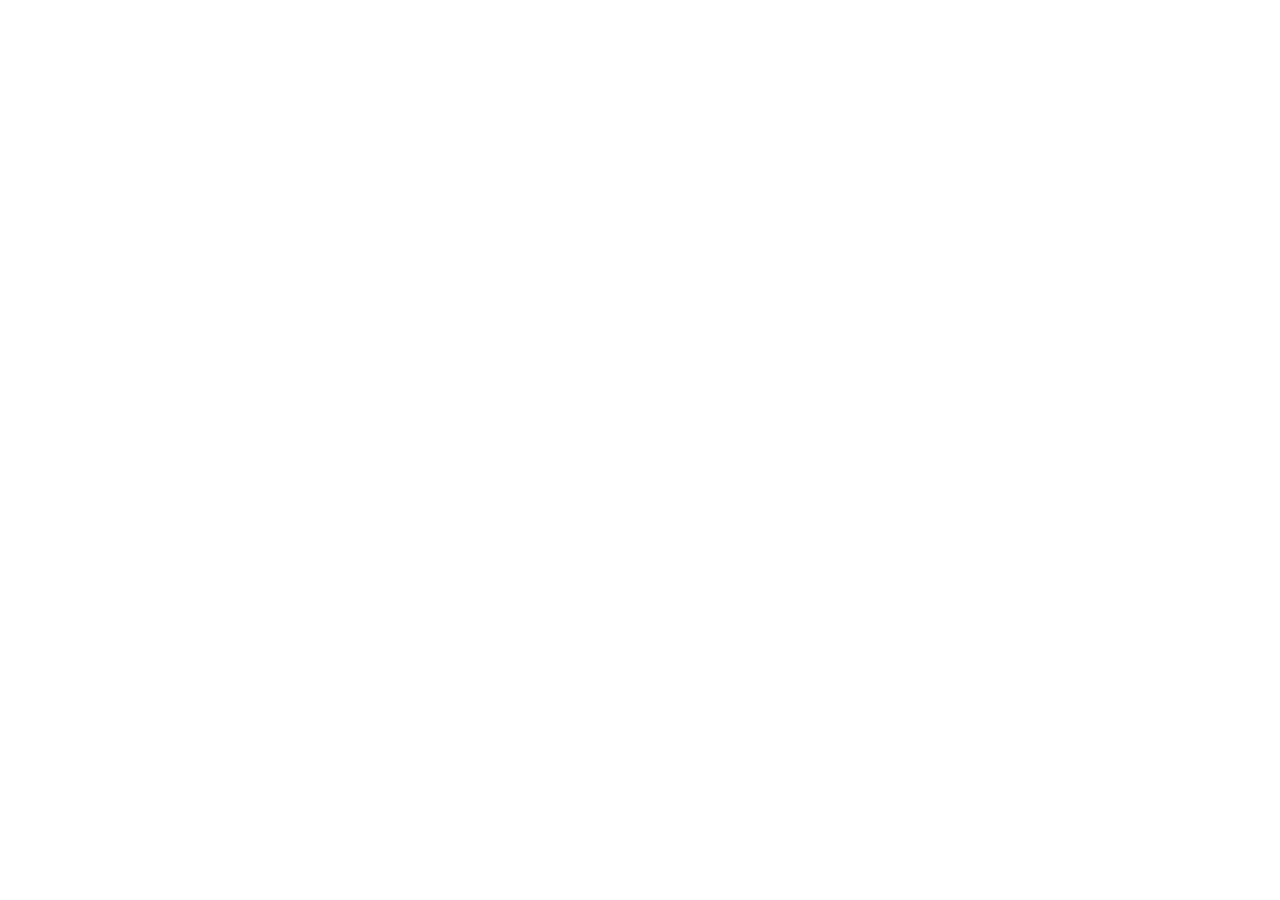
==== commit 8cd0485c: "Add files via upload" ====
--- a/index.html
+++ b/index.html
@@ -1,5325 +1,15 @@
 <!DOCTYPE html>
-<html lang="it" id="html-root">
-<head><meta charset="UTF-8">
-<meta name="viewport" content="width=device-width, initial-scale=1.0">
-<meta name="description" content="FertiControl — Calcolatore professionale per soluzioni nutritive in fertirrigazione. Ricette scientifiche per pomodoro, lattuga, cetriolo, fragola e altre colture in coco coir. Calcolo dosi, verifica chimica, compatibilità serbatoi.">
-<meta name="theme-color" content="#2d5a3d">
-<meta property="og:title" content="FertiControl — Calcolatore Fertirrigazione">
-<meta property="og:description" content="Ricette scientifiche per soluzioni nutritive in coco coir. Calcolo automatico dosi, verifica compatibilità chimica e stampa scheda operativa.">
-<meta property="og:type" content="website">
-<meta property="og:locale" content="it_IT">
-<link rel="icon" type="image/svg+xml" href="data:image/svg+xml,<svg xmlns='http://www.w3.org/2000/svg' viewBox='0 0 32 32'><rect width='32' height='32' rx='8' fill='%232d5a3d'/><text x='16' y='23' text-anchor='middle' font-size='20'>🌿</text></svg>">
-<link rel="manifest" href="manifest.webmanifest">
-<link rel="apple-touch-icon" href="icons/apple-touch-icon.png">
-<meta name="mobile-web-app-capable" content="yes">
-<meta name="apple-mobile-web-app-capable" content="yes">
-<meta name="apple-mobile-web-app-status-bar-style" content="black-translucent">
-<meta name="apple-mobile-web-app-title" content="FertiControl">
-<title>FertiControl — Calcolatore Fertirrigazione</title>
-<link rel="preconnect" href="https://fonts.googleapis.com">
-<link rel="preconnect" href="https://fonts.gstatic.com" crossorigin>
-<link href="https://fonts.googleapis.com/css2?family=Inter:wght@300;400;500;600;700&family=JetBrains+Mono:wght@400;600&display=swap" rel="stylesheet">
-<style>
-:root{
---vs:#1a3a2a;--vm:#2d5a3d;--vc:#4a8c5e;
---cr:#f8f6f1;--cs:#efe9de;--bl:#ffffff;
---ar:#d4660a;--as:#f5a65b;
---tx:#1a2018;--ts:#5a6550;--bo:#ddd7cc;
---ro:#c0392b;--az:#2471a3;--vi:#7b3f9e;
---sa:#2471a3;--sb:#1e8449;
---r:10px;--sh:0 4px 20px rgba(26,58,42,.08);
---transition:all 0.2s cubic-bezier(0.4,0,0.2,1);
-}
-*,*::before,*::after{box-sizing:border-box;margin:0;padding:0}
-html{scroll-behavior:smooth}
-::selection{background:rgba(74,140,94,.2);color:var(--tx)}
-::-webkit-scrollbar{width:8px;height:8px}
-::-webkit-scrollbar-track{background:var(--cs);border-radius:4px}
-::-webkit-scrollbar-thumb{background:var(--bo);border-radius:4px}
-::-webkit-scrollbar-thumb:hover{background:var(--ts)}
-html,body{width:100%;max-width:100%;overflow-x:clip}
-body{font-family:'Inter',-apple-system,BlinkMacSystemFont,'Segoe UI',Roboto,Helvetica,Arial,sans-serif;background:linear-gradient(180deg,var(--cr) 0%,#f0ece4 100%);color:var(--tx);min-height:100vh;font-size:14px;-webkit-font-smoothing:antialiased;-moz-osx-font-smoothing:grayscale}
-header{background:linear-gradient(135deg,var(--vs) 0%,var(--vm) 100%);color:var(--cr);padding:14px 20px;display:flex;align-items:center;gap:12px;border-bottom:3px solid var(--ar);width:100%;box-shadow:0 4px 16px rgba(26,58,42,.2)}
-header h1{font-size:.95rem;font-weight:700;letter-spacing:.04em;text-transform:uppercase;line-height:1.2}
-header span{font-size:.7rem;opacity:.7;font-weight:300}
-.hbadge{margin-left:auto;flex-shrink:0;background:linear-gradient(135deg,var(--ar) 0%,var(--as) 100%);color:#fff;font-size:.6rem;font-weight:700;padding:4px 10px;border-radius:20px;letter-spacing:.06em;text-transform:uppercase;box-shadow:0 2px 8px rgba(212,102,10,.3)}
-.tabs{display:flex;background:var(--vs);border-bottom:2px solid var(--ar);padding:0 8px;gap:0;overflow-x:auto;-webkit-overflow-scrolling:touch;scrollbar-width:none;width:100%}
-.tabs::-webkit-scrollbar{display:none}
-.tab{flex-shrink:0;padding:12px 18px;font-size:.72rem;font-weight:700;letter-spacing:.05em;text-transform:uppercase;color:rgba(242,237,228,.5);cursor:pointer;border-bottom:3px solid transparent;margin-bottom:-2px;transition:var(--transition);white-space:nowrap}
-.tab:hover{color:var(--cr);background:rgba(255,255,255,.05)}
-.tab.active{color:var(--cr);border-bottom:3px solid var(--ar);background:rgba(255,255,255,.12);box-shadow:inset 0 -3px 0 var(--ar)}
-.panel{display:none;padding:14px 12px 40px;width:100%;max-width:900px;margin:0 auto}
-.panel.active{display:block}
-.card{background:var(--bl);border-radius:var(--r);box-shadow:var(--sh);border:1px solid var(--bo);overflow:hidden;margin-bottom:16px;width:100%;transition:var(--transition)}
-.card:hover{box-shadow:0 8px 32px rgba(26,58,42,.12)}
-.ch{background:linear-gradient(135deg,var(--vs) 0%,var(--vm) 100%);color:var(--cr);padding:12px 16px;font-size:.72rem;font-weight:700;letter-spacing:.07em;text-transform:uppercase;display:flex;align-items:center;gap:8px;flex-wrap:wrap}
-.cb{padding:16px}
-label{display:block;font-size:.68rem;font-weight:700;color:var(--ts);text-transform:uppercase;letter-spacing:.06em;margin-bottom:6px}
-input[type="number"],input[type="text"],select,textarea{width:100%;padding:10px 12px;border:2px solid var(--bo);border-radius:var(--r);font-family:'Inter',-apple-system,BlinkMacSystemFont,'Segoe UI',Roboto,Helvetica,Arial,sans-serif;font-size:.85rem;color:var(--tx);background:var(--bl);transition:var(--transition);-moz-appearance:textfield;-webkit-appearance:none;box-shadow:0 2px 8px rgba(0,0,0,.04) inset}
-input[type="number"]::-webkit-inner-spin-button{-webkit-appearance:none}
-input:focus,select:focus,textarea:focus{outline:none;border-color:var(--vc);background:#fff;box-shadow:0 0 0 3px rgba(74,140,94,.15)}
-.field{margin-bottom:14px}
-.urow{display:flex;gap:6px;align-items:flex-end}
-.urow>*:first-child{flex:1}
-.utag{background:var(--vs);color:var(--cr);border-radius:var(--r);padding:8px 10px;font-size:.72rem;font-weight:600;white-space:nowrap;flex-shrink:0}
-.sep{height:1px;background:var(--cs);margin:12px 0}
-.row2{display:grid;grid-template-columns:1fr 1fr;gap:10px}
-.row3{display:grid;grid-template-columns:1fr 1fr 1fr;gap:8px}
-.btn{display:inline-flex;align-items:center;justify-content:center;gap:6px;padding:10px 18px;border-radius:var(--r);font-size:.8rem;font-weight:700;cursor:pointer;border:none;transition:var(--transition);letter-spacing:.03em;box-shadow:0 2px 8px rgba(0,0,0,.08)}
-.btn:active{transform:scale(.97);box-shadow:0 1px 4px rgba(0,0,0,.1)}
-.btn:focus-visible{outline:2px solid var(--ar);outline-offset:2px}
-.btn-pr{background:linear-gradient(135deg,var(--ar) 0%,#b8530a 100%);color:#fff;width:100%;box-shadow:0 4px 12px rgba(212,102,10,.25)}
-.btn-pr:hover{background:linear-gradient(135deg,#b8530a 0%,var(--ar) 100%);box-shadow:0 6px 20px rgba(212,102,10,.35)}
-.btn-se{background:transparent;border:2px solid var(--vc);color:var(--vc)}
-.btn-se:hover{background:var(--vc);color:#fff;box-shadow:0 4px 12px rgba(74,140,94,.3)}
-.btn-del{background:transparent;border:1.5px solid var(--bo);color:var(--ro);padding:6px 12px;font-size:.8rem}
-.btn-del:hover{background:var(--ro);color:#fff;border-color:var(--ro);box-shadow:0 4px 12px rgba(192,57,43,.3)}
-.btn-sm{padding:6px 12px;font-size:.72rem}
-.ba{background:linear-gradient(135deg,var(--sa) 0%,#1a5a8a 100%);color:#fff;border-radius:6px;padding:3px 8px;font-size:.65rem;font-weight:700;box-shadow:0 2px 6px rgba(36,113,163,.2)}
-.bb{background:linear-gradient(135deg,var(--sb) 0%,#145a32 100%);color:#fff;border-radius:6px;padding:3px 8px;font-size:.65rem;font-weight:700;box-shadow:0 2px 6px rgba(30,132,73,.2)}
-.bcat{border-radius:4px;padding:2px 6px;font-size:.6rem;font-weight:700;color:#fff}
-.tag-fix{font-size:.6rem;color:var(--ts);margin-top:3px;text-align:center}
-.el-txt{font-size:.65rem;color:var(--vi);font-family:'JetBrains Mono',monospace;margin-top:3px}
-@media print{
-.no-print,.tabbar,.topbar,header{display:none!important}
-body{background:#fff!important}
-.card{break-inside:avoid;box-shadow:none!important}
-}
-@media(max-width:600px){
-header{padding:12px 14px}
-header h1{font-size:.85rem}
-.tabs{gap:0}
-.tab{padding:10px 12px;font-size:.68rem}
-.panel{padding:12px 10px 40px}
-.cb{padding:14px}
-.btn{padding:12px 16px;font-size:.82rem}
-.modal{margin:10px;border-radius:12px}
-.modal-h{padding:14px 16px;border-radius:12px 12px 0 0}
-.modal-b{padding:16px}
-.modal-f{padding:12px 16px;border-radius:0 0 12px 12px}
-.pianta-grid{gap:8px;padding:10px}
-.fase-row{gap:6px;padding:10px}
-.serb-grid{gap:10px}
-.ri-grid{gap:8px}
-.target-grid{gap:8px}
-.row2,.row3{gap:8px}
-}
-@media(hover:none)and(pointer:coarse){
-.btn{min-height:44px;min-width:44px}
-.tab{min-height:44px}
-.pianta-btn,.fase-btn{min-height:48px}
-.cat-row{min-height:48px}
-input[type="number"],input[type="text"],select,textarea{min-height:44px}
-}
-@supports(padding:env(safe-area-inset-bottom)){
-body{padding-bottom:env(safe-area-inset-bottom)}
-}
-.alert{border-radius:var(--r);padding:12px 14px;font-size:.78rem;margin-bottom:10px;display:flex;width:100%;gap:10px;align-items:flex-start;line-height:1.6;box-shadow:0 2px 8px rgba(0,0,0,.05)}
-.al-err{background:#f8d7da;border-left:4px solid var(--ro);color:#721c24}
-.al-ok{background:#d4edda;border-left:4px solid var(--vc);color:#155724}
-.al-inf{background:#fff3cd;border-left:4px solid #f0a500;color:#856404}
-.al-blu{background:#d1ecf1;border-left:4px solid #0c7b8e;color:#0c5460}
-.pianta-grid{display:grid;grid-template-columns:repeat(3,1fr);gap:10px;padding:14px}
-@media(min-width:500px){.pianta-grid{grid-template-columns:repeat(4,1fr)}}
-.pianta-btn{background:var(--cs);border:2px solid transparent;border-radius:var(--r);padding:12px 8px;text-align:center;cursor:pointer;transition:var(--transition);font-size:.75rem;font-weight:600;color:var(--tx);line-height:1.3;box-shadow:0 2px 6px rgba(0,0,0,.05)}
-.pianta-btn:hover,.pianta-btn.active{border-color:var(--vc);background:#fff;color:var(--vm);box-shadow:0 4px 16px rgba(74,140,94,.15);transform:translateY(-2px)}
-.pianta-btn .em{font-size:1.5rem;display:block;margin-bottom:4px}
-.fase-row{display:flex;gap:8px;padding:14px;flex-wrap:wrap}
-.fase-btn{flex:1;min-width:110px;background:var(--cs);border:2px solid transparent;border-radius:var(--r);padding:10px 8px;text-align:center;cursor:pointer;font-size:.72rem;font-weight:600;color:var(--ts);transition:var(--transition);line-height:1.4;box-shadow:0 2px 6px rgba(0,0,0,.05)}
-.fase-btn:hover,.fase-btn.active{border-color:var(--ar);background:#fff;color:var(--ar);box-shadow:0 4px 16px rgba(212,102,10,.15);transform:translateY(-2px)}
-.serb-grid{display:flex;flex-direction:column;gap:14px;margin-bottom:14px;width:100%}
-@media(min-width:768px){.serb-grid{display:grid;grid-template-columns:1fr 1fr;gap:14px}.serb-grid-3{grid-template-columns:1fr 1fr 1fr}}
-#calc-out{display:block;width:100%}
-#calc-out>#risultato-stampa{display:block!important;width:100%}
-#calc-out>#risultato-stampa>*{display:block!important;width:100%!important;min-width:0!important;box-sizing:border-box}
-.serb-card{border-radius:var(--r);overflow:hidden;border:2px solid;box-shadow:0 4px 16px rgba(0,0,0,.08);transition:var(--transition)}
-.serb-card:hover{box-shadow:0 8px 24px rgba(0,0,0,.12)}
-.serb-card.a{border-color:var(--sa)}
-.serb-card.b{border-color:var(--sb)}
-.serb-card.c{border-color:#7b3f9e}
-.serb-title{display:flex;align-items:center;gap:8px;padding:10px 14px;font-size:.72rem;font-weight:700;letter-spacing:.07em;text-transform:uppercase;color:#fff}
-.serb-card.a .serb-title{background:linear-gradient(135deg,var(--sa) 0%,#1a5a8a 100%)}
-.serb-card.b .serb-title{background:linear-gradient(135deg,var(--sb) 0%,#145a32 100%)}
-.sale-row{display:flex;justify-content:space-between;align-items:baseline;padding:8px 14px;border-bottom:1px solid var(--cs);font-size:.78rem;gap:8px;flex-wrap:wrap;transition:background 0.15s ease}
-.sale-row:hover{background:rgba(0,0,0,.02)}
-.sale-row:last-child{border-bottom:none}
-.sale-nome{flex:1;min-width:0;word-break:break-word}
-.gr-a{font-family:'JetBrains Mono',monospace;font-weight:700;color:var(--sa);white-space:nowrap;flex-shrink:0}
-.gr-b{font-family:'JetBrains Mono',monospace;font-weight:700;color:var(--sb);white-space:nowrap;flex-shrink:0}
-.tot-row{background:linear-gradient(135deg,var(--cs) 0%,#e8e1d4 100%);font-weight:700}
-.costo-txt{font-size:.65rem;color:var(--ts);white-space:nowrap}
-.eco-row{display:flex;justify-content:space-between;align-items:center;padding:6px 0;font-size:.78rem;border-bottom:1px solid var(--cs);gap:8px;flex-wrap:wrap}
-.eco-row:last-child{border-bottom:none}
-.eco-val{font-family:'JetBrains Mono',monospace;font-weight:700;font-size:.85rem;color:var(--ar);flex-shrink:0}
-.steps{list-style:none;counter-reset:sc}
-.steps li{counter-increment:sc;display:flex;gap:10px;align-items:flex-start;padding:10px 0;border-bottom:1px solid var(--cs);font-size:.78rem;line-height:1.6}
-.steps li:last-child{border-bottom:none}
-.steps li::before{content:counter(sc);background:linear-gradient(135deg,var(--vs) 0%,var(--vm) 100%);color:var(--cr);border-radius:50%;min-width:22px;height:22px;display:flex;align-items:center;justify-content:center;font-size:.66rem;font-weight:700;flex-shrink:0;margin-top:2px;box-shadow:0 2px 6px rgba(26,58,42,.2)}
-.ri-grid{display:grid;grid-template-columns:repeat(3,1fr);gap:10px;margin-bottom:14px}
-.ri-box{background:linear-gradient(135deg,var(--cs) 0%,#e8e1d4 100%);border-radius:var(--r);padding:12px 12px;text-align:center;box-shadow:0 2px 8px rgba(0,0,0,.05);transition:var(--transition)}
-.ri-box:hover{transform:translateY(-2px);box-shadow:0 4px 16px rgba(0,0,0,.1)}
-.ri-lbl{font-size:.62rem;font-weight:700;text-transform:uppercase;color:var(--ts);letter-spacing:.05em;margin-bottom:4px}
-.ri-val{font-family:'JetBrains Mono',monospace;font-weight:700;font-size:1rem;color:var(--vm)}
-.ri-sub{font-size:.6rem;color:var(--ts);margin-top:2px}
-.tbl-wrap{width:100%;overflow-x:auto;-webkit-overflow-scrolling:touch;border-radius:var(--r)}
-.tbl{width:100%;border-collapse:collapse;font-size:.78rem;min-width:480px}
-.tbl th{background:linear-gradient(135deg,var(--cs) 0%,#e0d9cc 100%);padding:10px 12px;text-align:left;font-size:.65rem;font-weight:700;letter-spacing:.06em;text-transform:uppercase;color:var(--ts);white-space:nowrap;border-bottom:2px solid var(--bo)}
-.tbl td{padding:10px 12px;border-bottom:1px solid var(--cs);vertical-align:top;transition:background 0.15s ease}
-.tbl tr:hover td{background:rgba(74,140,94,.03)}
-.tbl tr:last-child td{border-bottom:none}
-.tbl td input,.tbl td select{padding:6px 8px;font-size:.78rem;background:#fff;min-width:60px;border-radius:6px}
-.modal-bg{display:none;position:fixed;inset:0;background:rgba(0,0,0,.6);z-index:100;align-items:flex-start;justify-content:center;padding:20px 12px;overflow-y:auto;backdrop-filter:blur(4px)}
-.modal-bg.open{display:flex}
-.modal{background:#fff;border-radius:16px;width:100%;max-width:520px;box-shadow:0 24px 80px rgba(0,0,0,.3);margin:auto;animation:modalSlideIn 0.3s ease-out}
-@keyframes modalSlideIn{from{opacity:0;transform:translateY(-20px)}to{opacity:1;transform:translateY(0)}}
-.modal-h{background:linear-gradient(135deg,var(--vs) 0%,var(--vm) 100%);color:var(--cr);padding:16px 20px;display:flex;align-items:center;justify-content:space-between;border-radius:16px 16px 0 0}
-.modal-h h3{font-size:.85rem;font-weight:700;letter-spacing:.05em;text-transform:uppercase}
-.modal-close{background:rgba(255,255,255,.15);border:none;color:var(--cr);font-size:1.2rem;cursor:pointer;padding:6px 10px;line-height:1;border-radius:8px;transition:var(--transition)}
-.modal-close:hover{background:rgba(255,255,255,.25)}
-.modal-b{padding:20px}
-.modal-f{padding:14px 20px;background:linear-gradient(135deg,var(--cs) 0%,#e8e1d4 100%);display:flex;gap:10px;justify-content:flex-end;border-radius:0 0 16px 16px;flex-wrap:wrap}
-.mode-toggle{display:flex;border:2px solid var(--bo);border-radius:var(--r);overflow:hidden;margin-bottom:14px;background:var(--cs)}
-.mode-btn{flex:1;padding:10px 10px;text-align:center;font-size:.72rem;font-weight:700;cursor:pointer;background:transparent;color:var(--ts);transition:var(--transition);border:none;line-height:1.3}
-.mode-btn:hover{background:rgba(74,140,94,.1)}
-.mode-btn.active{background:linear-gradient(135deg,var(--vs) 0%,var(--vm) 100%);color:#fff;box-shadow:0 2px 8px rgba(26,58,42,.2)}
-.cat-row{display:flex;justify-content:space-between;align-items:center;padding:12px 16px;border-bottom:1px solid var(--cs);gap:10px;flex-wrap:wrap;transition:var(--transition)}
-.cat-row:hover{background:rgba(74,140,94,.03)}
-.cat-row:last-child{border-bottom:none}
-.cat-nome{font-size:.82rem;font-weight:500;flex:1;min-width:120px;word-break:break-word}
-.cat-meta{font-size:.65rem;color:var(--vi);font-family:'JetBrains Mono',monospace;margin-top:3px}
-.cat-note{font-size:.65rem;color:var(--ts);margin-top:3px;line-height:1.5}
-.cat-actions{display:flex;gap:6px;align-items:center;flex-shrink:0}
-.target-grid{display:grid;grid-template-columns:1fr 1fr;gap:10px}
-@media(min-width:400px){.target-grid{grid-template-columns:repeat(3,1fr)}}
-.tg-box{background:var(--cs);border-radius:var(--r);padding:10px;transition:var(--transition)}
-.tg-box:hover{background:#e8e1d4}
-.tg-lbl{font-size:.62rem;font-weight:700;color:var(--ts);text-transform:uppercase;letter-spacing:.05em;margin-bottom:6px;display:flex;align-items:center;justify-content:space-between}
-.tg-unit{font-weight:400;font-size:.58rem;color:var(--ts);opacity:.7;text-transform:none}
-.tg-name{font-weight:500;font-size:.56rem;color:var(--ts);opacity:.85;text-transform:none;letter-spacing:0;margin-left:4px}
-.tg-box input{padding:6px 8px;font-size:.82rem;text-align:right;background:#fff;border-radius:6px}
-.sec-h{display:flex;align-items:center;justify-content:space-between;margin-bottom:14px;gap:10px;flex-wrap:wrap}
-.sec-h h4{font-size:.82rem;font-weight:700;text-transform:uppercase;letter-spacing:.06em;color:var(--vs)}
-.ricetta-card{border:2px solid var(--bo);border-radius:var(--r);margin-bottom:12px;overflow:hidden;box-shadow:0 2px 8px rgba(0,0,0,.05);transition:var(--transition)}
-.ricetta-card:hover{box-shadow:0 4px 16px rgba(0,0,0,.1)}
-.ricetta-card-h{background:linear-gradient(135deg,var(--cs) 0%,#e8e1d4 100%);padding:12px 14px;display:flex;align-items:center;justify-content:space-between;gap:10px;flex-wrap:wrap;cursor:pointer;transition:var(--transition)}
-.ricetta-card-h:hover{background:linear-gradient(135deg,#dbd4c8 0%,#d0c9bc 100%)}
-.ricetta-card-nome{font-size:.82rem;font-weight:700}
-.ricetta-card-meta{font-size:.68rem;color:var(--ts)}
-.ricetta-card-body{padding:12px 14px;display:none}
-.ricetta-card.open .ricetta-card-body{display:block}
-.prezzo-badge{font-family:'JetBrains Mono',monospace;font-size:.65rem;background:linear-gradient(135deg,var(--as) 0%,var(--ar) 100%);color:#fff;border-radius:6px;padding:2px 8px;white-space:nowrap;box-shadow:0 2px 6px rgba(212,102,10,.2)}
-.costo-totale{font-family:'JetBrains Mono',monospace;font-size:.82rem;color:var(--ar);font-weight:700}
-.tw{position:relative;display:inline-block;vertical-align:middle}
-.tw .tip{visibility:hidden;opacity:0;background:var(--tx);color:#fff;border-radius:8px;padding:8px 12px;font-size:.68rem;width:220px;position:absolute;bottom:120%;left:50%;transform:translateX(-50%);transition:var(--transition);pointer-events:none;line-height:1.5;z-index:50;box-shadow:0 4px 16px rgba(0,0,0,.2)}
-.tw:hover .tip{visibility:visible;opacity:1}
-.ii{display:inline-flex;align-items:center;justify-content:center;width:16px;height:16px;border-radius:50%;background:var(--bo);color:var(--ts);font-size:.6rem;font-weight:700;cursor:default;margin-left:4px;transition:var(--transition)}
-.ii:hover{background:var(--vc);color:#fff}
-.ph{display:flex;flex-direction:column;align-items:center;justify-content:center;padding:48px 24px;color:var(--ts);text-align:center;gap:12px;min-height:200px}
-.ph p{font-size:.82rem;line-height:1.7;max-width:280px}
-.flag-check{width:20px;height:20px;cursor:pointer;accent-color:var(--vc);flex-shrink:0;transition:var(--transition)}
-.flag-check:hover{transform:scale(1.1)}
-.row-dispon{border-left:4px solid var(--vc);transition:var(--transition)}
-.row-manca {border-left:4px solid var(--ro);background:#fff8f8}
-.row-manca .cat-nome{opacity:.7}
-.badge-ok{background:linear-gradient(135deg,var(--vc) 0%,#3a7a4e 100%);color:#fff;border-radius:6px;padding:2px 8px;font-size:.62rem;font-weight:700;margin-left:6px;box-shadow:0 2px 6px rgba(74,140,94,.2)}
-.badge-no{background:linear-gradient(135deg,var(--ro) 0%,#a52818 100%);color:#fff;border-radius:6px;padding:2px 8px;font-size:.62rem;font-weight:700;margin-left:6px;box-shadow:0 2px 6px rgba(192,57,43,.2)}
-.row-calc-miss{background:#fff0f0 !important}
-.row-calc-miss td{opacity:.8}
-.miss-tag{display:inline-block;background:linear-gradient(135deg,var(--ro) 0%,#a52818 100%);color:#fff;font-size:.62rem;font-weight:700;border-radius:4px;padding:2px 8px;margin-top:4px;box-shadow:0 2px 6px rgba(192,57,43,.2)}
-.miss-alt{display:inline-block;background:linear-gradient(135deg,var(--as) 0%,var(--ar) 100%);color:#fff;font-size:.62rem;font-weight:700;border-radius:4px;padding:2px 8px;margin-top:4px;box-shadow:0 2px 6px rgba(212,102,10,.2)}
-.ie-toast{display:none;font-size:.78rem;font-weight:700;animation:fadeout 3s forwards;padding:10px 14px;border-radius:var(--r);background:var(--vc);color:#fff;box-shadow:0 4px 12px rgba(0,0,0,.15)}
-@keyframes fadeout{0%{opacity:1}70%{opacity:1}100%{opacity:0}}
-.gauge-wrap{margin-bottom:12px}
-.gauge{margin-bottom:10px}
-.gauge .gtop{display:flex;justify-content:space-between;align-items:baseline;margin-bottom:4px}
-.gauge .gname{font-size:.78rem;font-weight:700}
-.gauge .gname small{color:var(--ts);font-weight:400;font-family:'JetBrains Mono',monospace;font-size:.65rem}
-.gauge .gval{font-family:'JetBrains Mono',monospace;font-size:.82rem;font-weight:700}
-.gauge .track2{position:relative;height:8px;border-radius:5px;background:linear-gradient(90deg,#dff0e7 0%,#dff0e7 55%,#fbf3e2 75%,#fbeae8 100%)}
-.gauge .center-line{position:absolute;top:-2px;bottom:-2px;left:75%;width:2px;background:#9aa89f}
-.gauge .center-line::after{content:"sat.";position:absolute;top:-14px;left:-9px;font-size:8px;color:#9aa89f;font-family:'JetBrains Mono',monospace}
-.gauge .marker{position:absolute;top:-2px;width:4px;height:12px;border-radius:2px;background:var(--tx);transform:translateX(-50%)}
-.gauge .gnote{font-size:.72rem;margin-top:3px;line-height:1.4}
-.si-rows{display:flex;flex-direction:column;gap:6px;margin-top:6px}
-.si-row{display:flex;align-items:center;gap:8px;font-size:.76rem}
-.si-row .dot{width:8px;height:8px;border-radius:50%;flex-shrink:0}
-.si-row .nm{flex:1}
-.si-row .v{font-family:'JetBrains Mono',monospace;font-weight:700}
-.charge-bar{display:flex;align-items:center;gap:10px;padding:8px 0;font-size:.78rem}
-.charge-bar .bar-wrap{flex:1;height:8px;background:var(--cs);border-radius:4px;overflow:hidden;position:relative}
-.charge-bar .bar-fill{height:100%;border-radius:4px;transition:width .3s ease}
-.charge-bar .bar-label{font-family:'JetBrains Mono',monospace;font-weight:700;font-size:.82rem;min-width:60px;text-align:right}
-.ratio-grid{display:grid;grid-template-columns:repeat(auto-fit,minmax(130px,1fr));gap:8px;margin-top:6px}
-.ratio-box{background:var(--cs);border-radius:var(--r);padding:10px;text-align:center}
-.ratio-box .rl{font-size:.6rem;font-weight:700;text-transform:uppercase;letter-spacing:.05em;color:var(--ts);margin-bottom:3px}
-.ratio-box .rv{font-family:'JetBrains Mono',monospace;font-size:1rem;font-weight:700;color:var(--vm)}
-.ratio-box .rn{font-size:.6rem;color:var(--ts);margin-top:2px}
-.ion-profile{width:100%;border-collapse:collapse;font-size:.76rem;margin-top:6px}
-.ion-profile th{background:var(--cs);padding:6px 8px;text-align:left;font-size:.62rem;font-weight:700;text-transform:uppercase;letter-spacing:.05em;color:var(--ts);white-space:nowrap}
-.ion-profile td{padding:6px 8px;border-bottom:1px solid var(--cs);font-family:'JetBrains Mono',monospace}
-.ion-profile td.dev-ok{color:var(--vc)}
-.ion-profile td.dev-warn{color:var(--ar)}
-.ion-profile td.dev-bad{color:var(--ro)}
-.ion-profile tr:last-child td{border-bottom:none}
-</style>
-<style>
-:root{
---vs:#0f3528; --vm:#1c5740; --vc:#3f9268;
---cr:#f7f4ec; --cs:#ece4d5; --bl:#ffffff;
---ar:#d96a2b; --as:#f3a35e;
---tx:#16201a; --ts:#5c6657; --bo:#e2dac9;
---ro:#c0392b; --az:#2471a3; --vi:#7b3f9e;
---sa:#2471a3; --sb:#1e8449;
---r:6px; --r-lg:10px;
---sh:0 6px 24px rgba(15,53,40,.07);
---sh-hover:0 14px 40px rgba(15,53,40,.12);
---transition:all .22s cubic-bezier(.22,1,.36,1);
---sans:'Inter',-apple-system,BlinkMacSystemFont,'Segoe UI',Roboto,Helvetica,Arial,sans-serif;
---mono:'JetBrains Mono',ui-monospace,SFMono-Regular,Menlo,monospace;
---disp:var(--mono);
-}
-*,*::before,*::after{box-sizing:border-box;margin:0;padding:0}
-html{scroll-behavior:smooth;scroll-padding-top:64px}
-html,body{width:100%;max-width:100%;overflow-x:clip}
-body{
-font-family:var(--sans);color:var(--tx);min-height:100vh;font-size:14px;
--webkit-font-smoothing:antialiased;-moz-osx-font-smoothing:grayscale;
-background:
-linear-gradient(rgba(15,53,40,.035) 1px,transparent 1px),
-linear-gradient(90deg,rgba(15,53,40,.035) 1px,transparent 1px),
-radial-gradient(1200px 600px at 100% -10%,rgba(63,146,104,.10),transparent 60%),
-linear-gradient(180deg,var(--cr) 0%,#ece5d6 100%);
-background-size:28px 28px,28px 28px,100% 100%,100% 100%;
-background-attachment:fixed;
-}
-::selection{background:rgba(63,146,104,.2);color:var(--tx)}
-::-webkit-scrollbar{width:8px;height:8px}
-::-webkit-scrollbar-track{background:var(--cs);border-radius:4px}
-::-webkit-scrollbar-thumb{background:var(--bo);border-radius:4px}
-::-webkit-scrollbar-thumb:hover{background:var(--ts)}
-html,body{scrollbar-width:none}
-html::-webkit-scrollbar,body::-webkit-scrollbar{width:0;height:0;display:none}
-header{
-position:relative;overflow:hidden;width:100%;
-display:flex;align-items:center;gap:14px;padding:18px 22px;color:var(--cr);
-background:linear-gradient(120deg,var(--vs) 0%,var(--vm) 75%,#247052 100%);
-box-shadow:0 8px 28px rgba(15,53,40,.28);
-}
-header::after{content:"";position:absolute;left:0;right:0;bottom:0;height:2px;background:linear-gradient(90deg,transparent,var(--ar) 50%,transparent);opacity:.85}
-header::before{content:"";position:absolute;top:-60%;right:-5%;width:280px;height:280px;background:radial-gradient(circle,rgba(243,163,94,.18),transparent 65%);pointer-events:none}
-header h1{font-family:var(--mono);font-size:1rem;font-weight:700;letter-spacing:-.01em;line-height:1.15}
-header h1::before{content:"› ";color:var(--as);font-weight:700}
-header span{font-family:var(--mono);font-size:.66rem;opacity:.6;font-weight:400;text-transform:none}
-.hbadge{margin-left:auto;flex-shrink:0;font-family:var(--mono);font-size:.62rem;font-weight:700;letter-spacing:.08em;text-transform:uppercase;color:var(--as);background:rgba(255,255,255,.1);border:1px solid rgba(243,163,94,.5);padding:5px 11px;border-radius:8px;backdrop-filter:blur(6px)}
-.tabs{display:flex;gap:6px;width:100%;padding:8px 10px;overflow-x:auto;-webkit-overflow-scrolling:touch;scrollbar-width:none;position:sticky;top:0;z-index:30;backdrop-filter:blur(10px);background:rgba(15,53,40,.04);border-bottom:1px solid var(--bo)}
-.tabs::-webkit-scrollbar{display:none}
-.tab{flex-shrink:0;white-space:nowrap;cursor:pointer;font-family:var(--mono);font-size:.7rem;font-weight:600;text-transform:uppercase;letter-spacing:.04em;color:var(--ts);background:rgba(255,255,255,.5);padding:9px 14px;border:1px solid var(--bo);border-radius:var(--r);transition:var(--transition)}
-.tab:hover{color:var(--vm);background:rgba(63,146,104,.1);border-color:var(--vc)}
-.tab.active{color:var(--as);border-color:var(--vs);background:linear-gradient(135deg,var(--vm) 0%,var(--vs) 100%);box-shadow:0 4px 14px rgba(15,53,40,.25)}
-.panel{display:none;width:100%;max-width:900px;margin:0 auto;padding:14px 12px 40px}
-.panel.active{display:block;animation:panelFadeIn .28s cubic-bezier(.22,1,.36,1) both}
-.panel.fasi-focus{padding-bottom:75vh}
-@keyframes panelFadeIn{from{opacity:0;transform:translateY(10px)}to{opacity:1;transform:translateY(0)}}
-#card-fasi-wrap, #ricetta-out-wrap{animation:subViewFadeIn .3s cubic-bezier(.22,1,.36,1) both}
-@keyframes subViewFadeIn{from{opacity:0;transform:translateY(12px)}to{opacity:1;transform:translateY(0)}}
-.card{width:100%;margin-bottom:16px;overflow:hidden;background:var(--bl);border:1px solid var(--bo);border-radius:var(--r);box-shadow:var(--sh);transition:var(--transition)}
-.card:hover{box-shadow:var(--sh-hover);transform:translateY(-1px)}
-.ch{position:relative;display:flex;align-items:center;gap:8px;flex-wrap:wrap;padding:13px 16px 13px 18px;color:var(--cr);font-family:var(--disp);font-size:.74rem;font-weight:600;letter-spacing:.06em;text-transform:uppercase;background:linear-gradient(135deg,var(--vs) 0%,var(--vm) 100%)}
-.ch::before{content:"";position:absolute;left:0;top:0;bottom:0;width:4px;background:var(--ar)}
-.cb{padding:18px}
-label{display:block;margin-bottom:6px;font-family:var(--mono);font-size:.66rem;font-weight:600;text-transform:uppercase;letter-spacing:.04em;color:var(--ts)}
-input[type="number"],input[type="text"],select,textarea{width:100%;padding:10px 12px;font-family:var(--mono);font-size:.82rem;color:var(--tx);background:var(--bl);border:1.5px solid var(--bo);border-radius:var(--r);box-shadow:0 1px 0 rgba(15,53,40,.04);transition:var(--transition);-moz-appearance:textfield;-webkit-appearance:none}
-input[type="number"]::-webkit-inner-spin-button{-webkit-appearance:none}
-input:focus,select:focus,textarea:focus{outline:none;border-color:var(--vc);background:#fff;box-shadow:0 0 0 4px rgba(63,146,104,.18)}
-.field{margin-bottom:14px}
-.sep{height:1px;background:var(--cs);margin:12px 0}
-.row2{display:grid;grid-template-columns:1fr 1fr;gap:10px}
-.row3{display:grid;grid-template-columns:1fr 1fr 1fr;gap:8px}
-.urow{display:flex;gap:6px;align-items:flex-end}
-.urow>*:first-child{flex:1}
-.utag{flex-shrink:0;white-space:nowrap;padding:8px 11px;border-radius:var(--r);font-family:var(--mono);font-size:.72rem;font-weight:600;color:var(--cr);background:linear-gradient(135deg,var(--vm),var(--vs))}
-.btn{display:inline-flex;align-items:center;justify-content:center;gap:6px;padding:10px 18px;cursor:pointer;border:none;border-radius:var(--r);font-family:var(--mono);font-size:.76rem;font-weight:600;letter-spacing:.01em;box-shadow:0 2px 8px rgba(0,0,0,.08);transition:var(--transition)}
-.btn:active{transform:scale(.97);box-shadow:0 1px 4px rgba(0,0,0,.1)}
-.btn:focus-visible{outline:2px solid var(--ar);outline-offset:2px}
-.btn-pr{width:100%;color:#fff;background:linear-gradient(135deg,var(--ar) 0%,#bf551f 100%);box-shadow:0 6px 18px rgba(217,106,43,.32)}
-.btn-pr:hover{transform:translateY(-2px);box-shadow:0 10px 26px rgba(217,106,43,.42)}
-.btn-se{background:transparent;border:1.5px solid var(--vc);color:var(--vm)}
-.btn-se:hover{background:var(--vc);color:#fff;transform:translateY(-1px);box-shadow:0 6px 16px rgba(63,146,104,.3)}
-.btn-del{background:transparent;border:1.5px solid var(--bo);color:var(--ro);padding:6px 12px}
-.btn-del:hover{background:var(--ro);color:#fff;border-color:var(--ro);box-shadow:0 4px 12px rgba(192,57,43,.3)}
-.btn-sm{padding:6px 12px;font-size:.72rem}
-.ba{background:linear-gradient(135deg,var(--sa),#1a5a8a);color:#fff;border-radius:var(--r);padding:3px 8px;font-family:var(--mono);font-size:.65rem;font-weight:700;box-shadow:0 2px 6px rgba(36,113,163,.2)}
-.bb{background:linear-gradient(135deg,var(--sb),#145a32);color:#fff;border-radius:var(--r);padding:3px 8px;font-family:var(--mono);font-size:.65rem;font-weight:700;box-shadow:0 2px 6px rgba(30,132,73,.2)}
-.badge-ok{background:linear-gradient(135deg,var(--vc),#3a7a4e);color:#fff;border-radius:var(--r);padding:2px 8px;font-family:var(--mono);font-size:.62rem;font-weight:700}
-.badge-no{background:linear-gradient(135deg,var(--ro),#a52818);color:#fff;border-radius:var(--r);padding:2px 8px;font-family:var(--mono);font-size:.62rem;font-weight:700}
-.alert{display:flex;gap:10px;align-items:flex-start;width:100%;margin-bottom:10px;padding:12px 14px;border-radius:var(--r);font-size:.78rem;line-height:1.6;box-shadow:0 2px 8px rgba(0,0,0,.05)}
-.al-err{background:#f8d7da;border-left:4px solid var(--ro);color:#721c24}
-.al-ok {background:#d4edda;border-left:4px solid var(--vc);color:#155724}
-.al-inf{background:#fff3cd;border-left:4px solid #f0a500;color:#856404}
-.al-blu{background:#d1ecf1;border-left:4px solid #0c7b8e;color:#0c5460}
-.tbl-wrap{width:100%;overflow-x:auto;-webkit-overflow-scrolling:touch;border-radius:var(--r)}
-.tbl{width:100%;border-collapse:collapse;font-size:.78rem;min-width:480px}
-.tbl th{background:linear-gradient(135deg,var(--cs),#e0d9cc);padding:10px 12px;text-align:left;font-family:var(--mono);font-size:.65rem;font-weight:700;letter-spacing:.04em;text-transform:uppercase;color:var(--ts);white-space:nowrap;border-bottom:2px solid var(--bo)}
-.tbl td{padding:10px 12px;border-bottom:1px solid var(--cs);vertical-align:top;transition:background .15s ease}
-.tbl tr:hover td{background:rgba(63,146,104,.03)}
-.tbl tr:last-child td{border-bottom:none}
-.mono,code,.num{font-family:var(--mono)}
-.sec-h{display:flex;align-items:center;justify-content:space-between;gap:10px;flex-wrap:wrap;margin-bottom:14px}
-.sec-h h4{font-family:var(--disp);font-size:.92rem;font-weight:600;text-transform:uppercase;letter-spacing:.04em;color:var(--vs)}
-.modal-bg{display:none;position:fixed;inset:0;z-index:100;padding:20px 12px;overflow-y:auto;align-items:flex-start;justify-content:center;background:rgba(0,0,0,.6);backdrop-filter:blur(4px);opacity:0;transition:opacity .22s cubic-bezier(.22,1,.36,1),backdrop-filter .22s ease;pointer-events:none}
-.modal-bg.open{display:flex;opacity:1;pointer-events:auto}
-.modal-bg.closing{opacity:0;pointer-events:none}
-.modal-bg.closing .modal{animation:fcModalOut .20s cubic-bezier(.4,0,1,1) forwards}
-.modal{width:100%;max-width:520px;margin:auto;background:#fff;border-radius:var(--r-lg);box-shadow:0 24px 80px rgba(0,0,0,.3);animation:fcModalIn .25s cubic-bezier(.22,1,.36,1) both}
-@keyframes fcModalIn{from{opacity:0;transform:scale(.95) translateY(-14px)}to{opacity:1;transform:scale(1) translateY(0)}}
-@keyframes fcModalOut{from{opacity:1;transform:scale(1) translateY(0)}to{opacity:0;transform:scale(.95) translateY(-14px)}}
-.modal-h{display:flex;align-items:center;justify-content:space-between;padding:16px 20px;color:var(--cr);background:linear-gradient(135deg,var(--vs),var(--vm));border-radius:var(--r-lg) var(--r-lg) 0 0}
-.modal-h h3{font-family:var(--disp);font-size:.85rem;font-weight:600;letter-spacing:.04em;text-transform:uppercase}
-.modal-close{background:rgba(255,255,255,.15);border:none;color:var(--cr);font-size:1.2rem;line-height:1;cursor:pointer;padding:6px 10px;border-radius:8px;transition:var(--transition)}
-.modal-close:hover{background:rgba(255,255,255,.25)}
-.modal-b{padding:20px}
-.modal-f{display:flex;gap:10px;justify-content:flex-end;flex-wrap:wrap;padding:14px 20px;background:linear-gradient(135deg,var(--cs),#e8e1d4);border-radius:0 0 var(--r-lg) var(--r-lg)}
-.ph{display:flex;flex-direction:column;align-items:center;justify-content:center;gap:12px;min-height:200px;padding:48px 24px;text-align:center;color:var(--ts)}
-.ph p{max-width:280px;font-size:.82rem;line-height:1.7}
-@media print{
-.no-print,.tabbar,.topbar,header,.tabs{display:none!important}
-body{background:#fff!important}
-.card{break-inside:avoid;box-shadow:none!important;border-color:#ccc}
-}
-@media(max-width:600px){
-header{padding:14px 16px}
-header h1{font-size:.9rem}
-.tab{padding:8px 12px;font-size:.68rem}
-.panel{padding:12px 10px 40px}
-.cb{padding:14px}
-.btn{padding:12px 16px;font-size:.78rem}
-.row2,.row3{gap:8px}
-}
-@media(hover:none)and(pointer:coarse){
-.btn{min-height:44px;min-width:44px}
-.tab{min-height:44px}
-input[type="number"],input[type="text"],select,textarea{min-height:44px}
-}
-.lang-selector{display:flex;gap:0;border-radius:7px;overflow:hidden;border:1.5px solid rgba(255,255,255,.25);flex-shrink:0;margin-right:2px}
-.lang-btn{background:transparent;border:none;color:rgba(255,255,255,.55);font-family:var(--mono);font-size:.6rem;font-weight:700;letter-spacing:.07em;padding:5px 10px;cursor:pointer;transition:var(--transition);text-transform:uppercase}
-.lang-btn.active{background:rgba(255,255,255,.18);color:#fff}
-.lang-btn:hover:not(.active){background:rgba(255,255,255,.1);color:rgba(255,255,255,.85)}
-#splash{position:fixed;inset:0;z-index:9999;overflow:hidden;display:flex;flex-direction:column;align-items:center;justify-content:center;gap:18px;background:radial-gradient(ellipse at 50% 38%,#2d5a3d 0%,#1a3a2a 65%,#122a1e 100%);opacity:1;transition:opacity .45s ease}
-#splash.splash-hide{opacity:0;pointer-events:none}
-#splash svg{width:132px;height:132px;animation:splash-pop .5s cubic-bezier(.2,.8,.3,1.2) both}
-#splash .splash-liquid{transform:scaleY(0);transform-box:fill-box;transform-origin:bottom;animation:splash-fill .9s ease-out forwards}
-#splash .splash-liquid-b{animation-delay:.55s}
-#splash .splash-liquid-a{animation-delay:.4s}
-#splash .splash-drop{animation:splash-drop 1.1s cubic-bezier(.45,0,.7,1) .15s both}
-#splash .splash-title{color:#fff;font-family:var(--sans);font-size:1.7rem;font-weight:700;letter-spacing:.02em;animation:splash-up .5s ease-out .55s both}
-#splash .splash-tag{color:rgba(255,255,255,.65);font-family:var(--mono);font-size:.68rem;font-weight:600;letter-spacing:.22em;text-transform:uppercase;margin-top:-12px;animation:splash-up .5s ease-out .75s both}
-#splash .splash-bar{width:150px;height:3px;border-radius:2px;background:rgba(255,255,255,.15);overflow:hidden;margin-top:6px}
-#splash .splash-bar i{display:block;height:100%;border-radius:2px;background:var(--as);animation:splash-load 1.6s cubic-bezier(.3,.1,.3,1) .15s both}
-@keyframes splash-pop{from{opacity:0;transform:scale(.82)}to{opacity:1;transform:scale(1)}}
-@keyframes splash-fill{from{transform:scaleY(0)}to{transform:scaleY(1)}}
-@keyframes splash-drop{0%{transform:translateY(-26px);opacity:0}25%{opacity:1}70%{transform:translateY(0);opacity:1}100%{transform:translateY(0);opacity:1}}
-@keyframes splash-up{from{opacity:0;transform:translateY(12px)}to{opacity:1;transform:translateY(0)}}
-@keyframes splash-load{from{transform:translateX(-100%)}to{transform:translateX(0)}}
-@media(prefers-reduced-motion:reduce){
-#splash,#splash *{animation:none!important}
-#splash .splash-liquid{transform:scaleY(1)}
-#splash .splash-bar{display:none}
-.panel.active,.modal,.modal-bg,.modal-bg.closing .modal,#card-fasi-wrap,#ricetta-out-wrap,.ricetta-card-body{animation:none!important;transition:none!important}
-}
-</style>
+<html lang="it">
+<head>
+  <meta charset="UTF-8">
+  <meta http-equiv="refresh" content="0; url=https://gaetanodevito93-bot.github.io/FertiQuota/">
+  <link rel="canonical" href="https://gaetanodevito93-bot.github.io/FertiQuota/">
+  <title>Reindirizzamento a FertiQuota</title>
+  <script>
+    window.location.replace("https://gaetanodevito93-bot.github.io/FertiQuota/");
+  </script>
 </head>
 <body>
-<div id="splash" aria-hidden="true">
-<svg viewBox="0 0 120 120" fill="none" xmlns="http://www.w3.org/2000/svg" role="img" aria-label="Logo FertiControl">
-<defs>
-<clipPath id="splash-clip-a"><rect x="16" y="42" width="38" height="58" rx="9"/></clipPath>
-<clipPath id="splash-clip-b"><rect x="66" y="42" width="38" height="58" rx="9"/></clipPath>
-</defs>
-<path d="M27 42V28a8 8 0 0 1 16 0v14" stroke="#fff" stroke-width="4" stroke-linecap="round"/>
-<path d="M77 42V28a8 8 0 0 1 16 0v14" stroke="#fff" stroke-width="4" stroke-linecap="round"/>
-<rect x="16" y="42" width="38" height="58" rx="9" fill="rgba(255,255,255,.07)"/>
-<rect x="66" y="42" width="38" height="58" rx="9" fill="rgba(255,255,255,.07)"/>
-<g clip-path="url(#splash-clip-a)"><rect class="splash-liquid splash-liquid-a" x="16" y="42" width="38" height="58" fill="#4a8c5e"/></g>
-<g clip-path="url(#splash-clip-b)"><rect class="splash-liquid splash-liquid-b" x="66" y="42" width="38" height="58" fill="#2471a3"/></g>
-<rect x="16" y="42" width="38" height="58" rx="9" stroke="#fff" stroke-width="4"/>
-<rect x="66" y="42" width="38" height="58" rx="9" stroke="#fff" stroke-width="4"/>
-<circle class="splash-drop" cx="60" cy="16" r="8" fill="#d4660a"/>
-</svg>
-<div class="splash-title">FertiControl</div>
-<div class="splash-tag">Calcolatore Fertirrigazione</div>
-<div class="splash-bar"><i></i></div>
-</div>
-<script>
-(function(){
-var s=document.getElementById('splash');if(!s)return;
-var reduce=window.matchMedia&&window.matchMedia('(prefers-reduced-motion: reduce)').matches;
-setTimeout(function(){
-s.classList.add('splash-hide');
-setTimeout(function(){if(s.parentNode)s.parentNode.removeChild(s)},250);
-},reduce?200:400);
-})();
-</script><header>
-<svg width="24" height="24" viewBox="0 0 26 26" fill="none"><rect x="2" y="9" width="9" height="14" rx="2" fill="#4a8c5e" stroke="#fff" stroke-width="1"/><rect x="15" y="9" width="9" height="14" rx="2" fill="#2471a3" stroke="#fff" stroke-width="1.2"/><path d="M7 9V6a2 2 0 0 1 4 0v3M20 9V6a2 2 0 0 1 8 0v3" stroke="#fff" stroke-width="1.2" stroke-linecap="round"/><circle cx="13" cy="4" r="2.5" fill="#d4660a"/></svg>
-<div><h1>FertiControl <span data-i18n="header.subtitle">— Calcolatore soluzioni madri per fertirrigazione </span></h1></div>
-<div class="lang-selector" id="lang-selector">
-<button class="lang-btn active" data-lang="it" onclick="setLang('it')">IT</button>
-<button class="lang-btn" data-lang="en" onclick="setLang('en')">EN</button>
-</div>
-<div class="hbadge">v2.0</div>
-</header>
-<div class="alert al-blu" style="margin:8px 12px;padding:7px 12px;width:auto;cursor:pointer;align-items:center" onclick="const b=document.getElementById('howto-full'),a=document.getElementById('howto-arr');if(b){const open=b.style.display!=='none';b.style.display=open?'none':'block';if(a)a.textContent=open?'▼':'▲';}">
-<span>📖</span>
-<div style="flex:1">
-<div style="display:flex;justify-content:space-between;align-items:center;gap:8px;font-size:.76rem">
-<span id="howto-short"><b>① Acqua</b> → <b>② Scegli Coltura</b> → <b>③ Ottieni Ricetta A/B</b></span>
-<span id="howto-arr" style="font-size:.68rem;opacity:.75;white-space:nowrap">▼</span>
-</div>
-<div id="howto-full" data-i18n-html="howto.text" style="display:none;margin-top:6px;padding-top:6px;border-top:1px solid rgba(26,82,118,.2)"><b>Come si usa.</b> FertiControl calcola le soluzioni madri concentrate (Serbatoi A/B/C) per la fertirrigazione partendo dalla tua acqua e dalla ricetta nutritiva.
-<b>① Acqua</b> — inserisci l'analisi dell'acqua di partenza. <b>② Ricette</b> — scegli o crea la ricetta e la fase di crescita. <b>③ Calcola</b> — ottieni dosi dei sali, EC/pH attesi e avvisi di precipitazione. <b>④ Catalogo</b> gestisci i fertilizzanti, <b>⑤ Dati</b> salva/esporta tutto.</div>
-</div>
-</div>
-<div class="tabs" role="tablist" aria-label="Menu principale">
-<div class="tab" role="tab" id="tabbtn-acqua" aria-selected="false" aria-controls="tab-acqua" tabindex="0" onclick="showTab('acqua')" onkeydown="if(event.key==='Enter'||event.key===' '){showTab('acqua');event.preventDefault()}" data-i18n="tab.acqua">💧 Acqua</div>
-<div class="tab active" role="tab" id="tabbtn-ricette" aria-selected="true" aria-controls="tab-ricette" tabindex="0" onclick="showTab('ricette')" onkeydown="if(event.key==='Enter'||event.key===' '){showTab('ricette');event.preventDefault()}" data-i18n="tab.ricette">🌿 Ricette</div>
-<div class="tab" role="tab" id="tabbtn-calcola" aria-selected="false" aria-controls="tab-calcola" tabindex="0" onclick="showTab('calcola')" onkeydown="if(event.key==='Enter'||event.key===' '){showTab('calcola');event.preventDefault()}" data-i18n="tab.calcola">⚗️ Calcola</div>
-<div class="tab" role="tab" id="tabbtn-catalogo" aria-selected="false" aria-controls="tab-catalogo" tabindex="0" onclick="showTab('catalogo')" onkeydown="if(event.key==='Enter'||event.key===' '){showTab('catalogo');event.preventDefault()}" data-i18n="tab.catalogo">📦 Catalogo</div>
-<div class="tab" role="tab" id="tabbtn-dati" aria-selected="false" aria-controls="tab-dati" tabindex="0" onclick="showTab('dati')" onkeydown="if(event.key==='Enter'||event.key===' '){showTab('dati');event.preventDefault()}" data-i18n="tab.dati">💾 Dati</div>
-</div>
-<div class="panel" id="tab-acqua" role="tabpanel" aria-labelledby="tabbtn-acqua">
-<div class="card">
-<div class="ch"><span data-i18n="acqua.title">💧 Acqua di Partenza</span> <span style="font-size:.65rem;font-weight:400;opacity:.75" data-i18n="acqua.subtitle">(acquedotto / pozzo / osmosi)</span></div>
-<div class="cb">
-<div class="alert al-blu" style="margin-bottom:12px">
-<span>ℹ️</span><span data-i18n="acqua.info">Inserisci l'analisi della tua acqua. FertiControl sottrarrà automaticamente i minerali già presenti e segnala rischi di precipitazione anche nel concentrato.</span>
-</div>
-<div class="row3" style="margin-bottom:8px">
-<div class="tg-box">
-<div class="tg-lbl"><span data-i18n="acqua.ec">EC acqua</span> <span class="tg-unit">mS/cm</span></div>
-<input type="number" id="aq-ec" value="0.3" min="0" step="0.01">
-</div>
-<div class="tg-box">
-<div class="tg-lbl" data-i18n="acqua.ph">pH acqua</div>
-<input type="number" id="aq-ph" value="7.2" min="0" max="14" step="0.1">
-</div>
-<div class="tg-box">
-<div class="tg-lbl"><span data-i18n="acqua.temp">Temperatura</span> <span class="tg-unit">°C</span></div>
-<input type="number" id="aq-temp" value="20" min="1" max="45" step="0.5">
-</div>
-</div>
-<div style="font-size:.65rem;font-weight:700;color:var(--ts);text-transform:uppercase;letter-spacing:.06em;margin-bottom:6px" data-i18n="acqua.ions">Ioni presenti (mg/L)</div>
-<div class="row3">
-<div class="tg-box"><div class="tg-lbl"><span>Ca²⁺<span class="tg-name" data-i18n="ion.ca">Calcio</span></span><span class="tg-unit">mg/L</span></div><input type="number" id="aq-ca" value="80" min="0" step="1"></div>
-<div class="tg-box"><div class="tg-lbl"><span>Mg²⁺<span class="tg-name" data-i18n="ion.mg">Magnesio</span></span><span class="tg-unit">mg/L</span></div><input type="number" id="aq-mg" value="20" min="0" step="1"></div>
-<div class="tg-box"><div class="tg-lbl"><span>K⁺<span class="tg-name" data-i18n="ion.k">Potassio</span></span><span class="tg-unit">mg/L</span></div><input type="number" id="aq-k" value="5" min="0" step="1"></div>
-<div class="tg-box"><div class="tg-lbl"><span>Na⁺<span class="tg-name" data-i18n="ion.na">Sodio</span></span><span class="tg-unit">mg/L</span></div><input type="number" id="aq-na" value="30" min="0" step="1"></div>
-<div class="tg-box"><div class="tg-lbl"><span>SO₄²⁻<span class="tg-name" data-i18n="ion.so4">Solfati</span></span><span class="tg-unit">mg/L</span></div><input type="number" id="aq-so4" value="40" min="0" step="1"></div>
-<div class="tg-box"><div class="tg-lbl"><span>Cl⁻<span class="tg-name" data-i18n="ion.cl">Cloruri</span></span><span class="tg-unit">mg/L</span></div><input type="number" id="aq-cl" value="50" min="0" step="1"></div>
-<div class="tg-box"><div class="tg-lbl"><span>HCO₃⁻<span class="tg-name" data-i18n="ion.hco3">Bicarbonati</span></span><span class="tg-unit">mg/L</span></div><input type="number" id="aq-hco3" value="150" min="0" step="1"></div>
-<div class="tg-box"><div class="tg-lbl"><span>NO₃⁻<span class="tg-name" data-i18n="ion.no3">Nitrati</span></span><span class="tg-unit">mg/L</span></div><input type="number" id="aq-no3" value="10" min="0" step="1"></div>
-<div class="tg-box"><div class="tg-lbl"><span>Fe<span class="tg-name" data-i18n="ion.fe">Ferro</span></span><span class="tg-unit">mg/L</span></div><input type="number" id="aq-fe" value="0.1" min="0" step="0.01"></div>
-</div>
-<div style="display:flex;gap:8px;flex-wrap:wrap;margin-top:12px">
-<button class="btn btn-se btn-sm" onclick="presetAcqua('ottima')" data-i18n="preset.ottima">💧 Ottima (EC 0.1)</button>
-<button class="btn btn-se btn-sm" onclick="presetAcqua('media')" data-i18n="preset.media">🚰 Acquedotto medio</button>
-<button class="btn btn-se btn-sm" onclick="presetAcqua('dura')" data-i18n="preset.dura">🪨 Acqua dura</button>
-<button class="btn btn-se btn-sm" onclick="presetAcqua('osmosi')" data-i18n="preset.osmosi">🔬 Osmosi inversa</button>
-<button class="btn btn-se btn-sm" onclick="presetAcqua('piovana')" data-i18n="preset.piovana">🌧️ Piovana</button>
-<button class="btn btn-se btn-sm" onclick="presetAcqua('personalizzata')" data-i18n="preset.personalizzata">⚙️ Personalizzata</button>
-</div>
-<div class="sep"></div>
-<div style="font-size:.65rem;font-weight:700;color:var(--ts);text-transform:uppercase;letter-spacing:.06em;margin-bottom:6px" data-i18n="acqua.profili">💾 I tuoi profili salvati</div>
-<div id="acqua-profili-list" style="display:flex;gap:8px;flex-wrap:wrap;margin-bottom:10px"></div>
-<div class="urow">
-<input type="text" id="acqua-profilo-nome" maxlength="40" data-i18n-placeholder="ph.acqua.profilo" placeholder="Es. Pozzo — analisi giugno 2026">
-<button class="btn btn-se btn-sm" onclick="salvaProfiloAcqua()" data-i18n="acqua.salvaProfilo">💾 Salva profilo</button>
-</div>
-</div>
-</div>
-</div>
-<div class="panel active" id="tab-ricette" role="tabpanel" aria-labelledby="tabbtn-ricette">
-<div class="sec-h">
-<h4 data-i18n="ricette.title">🌿 Le tue Ricette</h4>
-<button class="btn btn-se btn-sm" onclick="openNuovaRicetta()" aria-label="Crea una nuova ricetta" data-i18n="ricette.nuova">+ Nuova Ricetta</button>
-</div>
-<div class="card">
-<div class="ch" data-i18n="ricette.cocoHeader">🌱 Ricette — Coco Coir</div>
-<div class="pianta-grid" id="pianta-grid"></div>
-<div id="card-fasi-wrap" style="display:none">
-<div class="sep" style="margin:0"></div>
-<div class="ch" style="background:var(--vm);font-size:.68rem;justify-content:space-between">
-<span id="fasi-header-title" data-i18n="ricette.fasi">📅 Fase di Crescita</span>
-<button class="btn btn-sm" id="btn-clona-pianta" onclick="editCurrentRicetta()" style="background:rgba(255,255,255,.12);border:1.5px solid rgba(255,255,255,.55);color:#fff">✏️ Clona e modifica</button>
-</div>
-<div class="fase-row" id="fase-row"></div>
-</div>
-</div>
-<div id="ricetta-out-wrap" style="display:none">
-<div class="card">
-<div class="ch" style="justify-content:space-between;flex-wrap:wrap;gap:6px">
-<span id="ricetta-out-title" data-i18n="ricette.composizione">🔬 Composizione</span>
-<div style="display:flex;gap:6px">
-<button class="btn btn-pr btn-sm" style="width:auto" onclick="caricaRicettaCorrente()" data-i18n="ricette.calcola">→ Calcola</button>
-</div>
-</div>
-<div id="ricetta-out" class="cb"></div>
-</div>
-<div class="card">
-<div class="ch" style="background:var(--vm)" data-i18n="ricette.noteTitle">📋 Note Agronomiche</div>
-<div class="cb" id="note-agronomiche" style="font-size:.8rem;line-height:1.7;color:var(--ts)"></div>
-</div>
-</div>
-</div>
-<div class="panel" id="tab-calcola" role="tabpanel" aria-labelledby="tabbtn-calcola">
-<div class="card">
-<div class="ch" data-i18n="calcola.params">⚙️ Parametri Impianto</div>
-<div class="cb">
-<div class="row2">
-<div class="field"><label data-i18n="calcola.serbA">Serbatoio A (L)</label>
-<div class="urow"><input type="number" id="volA" value="100" min="1" onchange="if(document.getElementById('risultato-stampa'))calcola()"><span class="utag">L</span></div>
-</div>
-<div class="field"><label data-i18n="calcola.serbB">Serbatoio B (L)</label>
-<div class="urow"><input type="number" id="volB" value="100" min="1" onchange="if(document.getElementById('risultato-stampa'))calcola()"><span class="utag">L</span></div>
-</div>
-</div>
-<div class="field"><label><span data-i18n="calcola.diluzione">Fattore diluizione 1 : X</span> <span class="tw"><span class="ii">i</span><span class="tip" data-i18n="calcola.dil.tip">1 L concentrato produce X L soluzione finale. ⚠️ Più X è grande, più la soluzione madre è concentrata e maggiore il rischio precipitazioni. Es: 1:200 = madre 200× concentrata (rischio alto). 1:50 = madre 50× concentrata (più sicuro). Il motore suggerirà il fattore ottimale in base alle dosi inserite.</span></span></label>
-<div class="urow"><span class="utag">1 :</span><input type="number" id="diluizione" value="100" min="1" onchange="aggiornaDiluizioneWarning();if(document.getElementById('risultato-stampa'))calcola()"></div>
-</div>
-<div id="diluizione-warning" class="alert al-err" style="display:none;margin-top:6px">
-<span>⚠️</span><span id="diluizione-warning-txt"></span>
-</div>
-<div class="field" style="margin-top:14px"><label><span data-i18n="calcola.phFinale">pH soluzione finale</span> <span class="tw"><span class="ii">i</span><span class="tip" data-i18n="calcola.ph.tip">pH a cui la soluzione finale viene mantenuta in coltura (correzione con acido/base). Determina il rischio di precipitazione del fosfato di calcio: a pH ≤ 6 il fosfato resta in soluzione, sopra 6.3 tende a precipitare. Il motore usa questo valore per la verifica anti-precipitazione e può suggerirti il pH ottimale.</span></span></label>
-<div class="urow"><span class="utag">pH</span><input type="number" id="ph-finale" value="5.8" min="4.5" max="7.5" step="0.1" onchange="if(document.getElementById('calc-out').innerHTML.trim())calcola()"></div>
-</div>
-<div class="field" style="margin-top:10px"><label><span data-i18n="calcola.acido">Acido per i bicarbonati</span> <span class="tw"><span class="ii">i</span><span class="tip" data-i18n="calcola.acido.tip">Acido usato per neutralizzare i bicarbonati dell'acqua (HCO₃⁻ &gt; 50 mg/L). Il motore conta l'azoto (HNO₃) o il fosforo (H₃PO₄) che l'acido apporta e riduce di conseguenza i sali. Con «Automatico» sceglie da solo l'acido che riproduce meglio la ricetta; puoi sempre forzarne uno.</span></span></label>
-<select id="acido-tipo" onchange="salvaAcidoTipo();if(document.getElementById('calc-out').innerHTML.trim())calcola()">
-<option value="auto" data-i18n="calcola.acido.auto">Automatico — il più adatto alla ricetta</option>
-<option value="HNO3" data-i18n="calcola.acido.hno3">HNO₃ 38% — apporta N</option>
-<option value="H3PO4" data-i18n="calcola.acido.h3po4">H₃PO₄ 75% — apporta P</option>
-</select>
-<div id="acido-auto-info" style="font-size:.7rem;color:var(--ts);margin-top:4px"></div>
-</div>
-<div style="background:var(--cs);border-radius:4px;padding:9px 11px;font-size:.75rem;color:var(--ts)">
-<strong data-i18n="calcola.ricettaCaricata">Ricetta caricata:</strong> <span id="lbl-ricetta-caricata" style="color:var(--vm)" data-i18n="calcola.nessuna">Nessuna — inserisci manualmente o carica da Ricette</span>
-<span id="lbl-modo-caricato" style="display:none;margin-left:6px"></span>
-</div>
-</div>
-</div>
-<div class="card">
-<div class="ch" id="ch-sali-calc" style="cursor:pointer;justify-content:space-between;user-select:none" onclick="toggleSaliPrep()">
-<span data-i18n="calcola.sali">🧂 Sali da Preparare</span>
-<span id="sali-prep-badge" style="font-size:.68rem;font-weight:500;opacity:.92;text-transform:none">▲</span>
-</div>
-<div class="cb" id="sali-prep-body" style="padding:0">
-<div class="tbl-wrap">
-<table class="tbl" id="calc-table">
-<thead><tr>
-<th data-i18n="tbl.sale">Sale / Fertilizzante</th>
-<th style="text-align:right" data-i18n="tbl.dose">g/1000L fin.</th>
-<th>€/kg</th>
-<th></th>
-</tr></thead>
-<tbody id="calc-tbody"></tbody>
-</table>
-</div>
-<div style="padding:10px 14px">
-<button class="btn btn-se btn-sm" onclick="aggiungiRigaCalc()" style="width:100%" data-i18n="calcola.aggiungiSale">+ Aggiungi sale</button>
-</div>
-</div>
-</div>
-<div id="ricalcola-bar" style="display:none;margin-bottom:12px">
-<div style="background:#fff0f0;border:2px solid var(--ro);border-radius:var(--r);padding:12px 14px">
-<div style="display:flex;align-items:flex-start;gap:8px;flex-wrap:wrap">
-<span style="font-size:1.1rem">⚠️</span>
-<div style="flex:1;min-width:200px">
-<div style="font-size:.82rem;font-weight:700;color:var(--ro);margin-bottom:4px">
-<span id="ricalcola-count">0</span><span data-i18n="calcola.mancanti"> ingrediente/i non disponibile/i in scorta</span>
-</div>
-<div style="font-size:.76rem;color:var(--ts);line-height:1.5;margin-bottom:10px" data-i18n="calcola.mancantiDesc">
-Gli ingredienti evidenziati in rosso non sono presenti nel tuo magazzino. Puoi ricalcolare la ricetta usando solo gli ingredienti disponibili: il sistema tenterà di sostituirli con alternative presenti in catalogo oppure segnalerà cosa manca.
-</div>
-<div style="display:flex;gap:8px;flex-wrap:wrap">
-<button class="btn btn-pr btn-sm" style="width:auto;background:var(--ro)" onclick="ricalcolaConDisponibili()" data-i18n="calcola.ricalcolaBtn">
-🔄 Ricalcola con gli ingredienti disponibili
-</button>
-<button class="btn btn-se btn-sm" onclick="showTab('catalogo')" style="font-size:.72rem" data-i18n="calcola.vaiCatalogo">
-📦 Vai al Catalogo → aggiorna scorta
-</button>
-</div>
-</div>
-</div>
-</div>
-</div>
-<button class="btn btn-pr" onclick="calcola()" style="margin-bottom:14px" aria-label="Calcola i dosaggi dei sali" data-i18n="calcola.calcola">⚗️ Calcola Dosaggi</button>
-<div id="calc-out">
-<div class="ph"><p data-i18n-html="calcola.placeholder">Inserisci i parametri e premi <strong>Calcola Dosaggi</strong> oppure carica una ricetta dalla scheda Ricette.</p></div>
-</div>
-</div>
-<div class="panel" id="tab-catalogo" role="tabpanel" aria-labelledby="tabbtn-catalogo">
-<div class="sec-h">
-<h4 data-i18n="catalogo.title">📦 Catalogo Ingredienti</h4>
-<div style="display:flex;gap:6px">
-<button class="btn btn-se btn-sm" onclick="stampaCatalogo()" aria-label="Stampa l'elenco degli ingredienti" data-i18n="catalogo.stampa">🖨️ Stampa</button>
-<button class="btn btn-se btn-sm" onclick="openNuovoIngrediente()" data-i18n="catalogo.nuovo">+ Nuovo</button>
-</div>
-</div>
-<div class="alert al-blu" style="margin-bottom:12px">
-<span>ℹ️</span><span data-i18n-html="catalogo.info">Il serbatoio (A/B/C) viene assegnato <strong>automaticamente dal calcolatore</strong> in base alle regole di compatibilità chimica. Non è necessario indicarlo manualmente.</span>
-</div>
-<div id="catalogo-list"></div>
-</div>
-<div class="panel" id="tab-dati" role="tabpanel" aria-labelledby="tabbtn-dati">
-<div class="sec-h"><h4 data-i18n="dati.title">💾 Gestione Dati</h4></div>
-<div class="card">
-<div class="ch" style="background:var(--vc)" data-i18n="dati.esporta">⬇ Esporta</div>
-<div class="cb">
-<p style="font-size:.8rem;color:var(--ts);line-height:1.6;margin-bottom:12px" data-i18n-html="dati.esportaDesc">
-Scarica un file JSON con <strong>catalogo ingredienti</strong>, <strong>scorta magazzino</strong> e <strong>ricette personalizzate</strong>. Usalo per backup o per condividere la configurazione.
-</p>
-<button class="btn btn-pr" style="background:var(--vc)" onclick="esportaDati()" data-i18n="dati.esportaBtn">⬇ Scarica backup JSON</button>
-</div>
-</div>
-<div class="card">
-<div class="ch" style="background:var(--as)" data-i18n="dati.importa">⬆ Importa</div>
-<div class="cb">
-<p style="font-size:.8rem;color:var(--ts);line-height:1.6;margin-bottom:12px" data-i18n="dati.importaDesc">
-Carica un file JSON precedentemente esportato da FertiControl. Le ricette e gli ingredienti personalizzati vengono uniti a quelli esistenti. I prezzi degli ingredienti del catalogo vengono aggiornati.
-</p>
-<button class="btn btn-pr" style="background:var(--as)" onclick="document.getElementById('ie-file-input').click()" data-i18n="dati.importaBtn">⬆ Carica file JSON</button>
-<input type="file" id="ie-file-input" accept=".json,application/json" style="display:none" onchange="importaDati(this)">
-</div>
-</div>
-<div class="card">
-<div class="ch" style="background:var(--ro)" data-i18n="dati.reset">↺ Reset</div>
-<div class="cb">
-<p style="font-size:.8rem;color:var(--ts);line-height:1.6;margin-bottom:12px" data-i18n-html="dati.resetDesc">
-Ripristina il catalogo ai valori predefiniti ed elimina tutte le ricette personalizzate e la scorta salvata. <strong>Questa azione non è reversibile</strong> — esporta un backup prima di procedere.
-</p>
-<button class="btn btn-pr" style="background:var(--ro)" onclick="resetDati()" data-i18n="dati.resetBtn">↺ Ripristina valori di fabbrica</button>
-</div>
-</div>
-<div class="card">
-<div class="ch" data-i18n="dati.stato">📊 Stato attuale</div>
-<div class="cb">
-<div style="display:flex;flex-direction:column;gap:8px">
-<div style="display:flex;justify-content:space-between;align-items:center;padding:6px 0;border-bottom:1px solid var(--cs)">
-<span style="font-size:.82rem" data-i18n="dati.ingredienti">Ingredienti nel catalogo</span>
-<strong id="stat-cat" style="font-family:'JetBrains Mono',monospace;color:var(--vm)">—</strong>
-</div>
-<div style="display:flex;justify-content:space-between;align-items:center;padding:6px 0;border-bottom:1px solid var(--cs)">
-<span style="font-size:.82rem" data-i18n="dati.inscorta">In scorta (disponibili)</span>
-<strong id="stat-scorta" style="font-family:'JetBrains Mono',monospace;color:var(--vc)">—</strong>
-</div>
-<div style="display:flex;justify-content:space-between;align-items:center;padding:6px 0;border-bottom:1px solid var(--cs)">
-<span style="font-size:.82rem" data-i18n="dati.ricettePers">Ricette personalizzate</span>
-<strong id="stat-ric" style="font-family:'JetBrains Mono',monospace;color:var(--ar)">—</strong>
-</div>
-<div style="display:flex;justify-content:space-between;align-items:center;padding:6px 0">
-<span style="font-size:.82rem" data-i18n="dati.ricettePred">Ricette predefinite</span>
-<strong id="stat-pred" style="font-family:'JetBrains Mono',monospace;color:var(--ts)">—</strong>
-</div>
-</div>
-</div>
-</div>
-<div id="ie-toast-wrap" style="min-height:28px;display:flex;align-items:center;padding:0 4px">
-<span class="ie-toast" id="ie-toast" style="font-size:.82rem"></span>
-</div>
-<div class="card" style="margin-top:8px;border-color:#0070ba">
-<div class="ch" style="background:#0070ba" data-i18n="dati.supporta">💙 Supporta FertiControl</div>
-<div class="cb" style="text-align:center">
-<p style="font-size:.8rem;color:var(--ts);line-height:1.6;margin-bottom:14px" data-i18n="dati.supportaDesc">
-FertiControl è gratuito e senza pubblicità. Se ti è utile, puoi offrire un contributo per sostenerne lo sviluppo. Grazie!
-</p>
-<a href="https://www.paypal.com/pool/9qahEDqMn4?sr=accr" target="_blank" rel="noopener noreferrer"
-style="display:inline-flex;align-items:center;gap:8px;background:#0070ba;color:#fff;text-decoration:none;padding:11px 22px;border-radius:8px;font-weight:700;font-size:.9rem;box-shadow:0 2px 6px rgba(0,112,186,.3)" data-i18n="dati.dona">
-☕ Dona con PayPal
-</a>
-</div>
-</div>
-</div>
-<div class="modal-bg" id="modal-ing" role="dialog" aria-modal="true" aria-labelledby="modal-ing-title">
-<div class="modal">
-<div class="modal-h"><h3 id="modal-ing-title" data-i18n="modal.ing.title">✏️ Nuovo Ingrediente</h3><button class="modal-close" onclick="closeModal('modal-ing')" aria-label="Chiudi finestra">✕</button></div>
-<div class="modal-b">
-<input type="hidden" id="ing-edit-id">
-<div class="field"><label data-i18n="modal.ing.nome">Nome prodotto</label><input type="text" id="ing-nome" data-i18n-placeholder="ph.ing.nome" placeholder="Es. Nitrato di Potassio KNO₃"></div>
-<div class="row2">
-<div class="field"><label data-i18n="modal.ing.cat">Categoria</label>
-<select id="ing-cat"><option value="macro">Macronutriente</option><option value="micro">Micronutriente</option><option value="ph">Correttore pH</option></select>
-</div>
-</div>
-<div class="sep"></div>
-<div class="sec-h"><h4 data-i18n="modal.ing.compo">Composizione chimica (%)</h4></div>
-<div class="row3">
-<div class="field"><label data-i18n="ing.el.N">% N (azoto)</label><input type="number" id="ing-N" value="0" min="0" max="100" step="0.1"></div>
-<div class="field"><label data-i18n="ing.el.P">% P (fosforo)</label><input type="number" id="ing-P" value="0" min="0" max="100" step="0.1"></div>
-<div class="field"><label data-i18n="ing.el.K">% K (potassio)</label><input type="number" id="ing-K" value="0" min="0" max="100" step="0.1"></div>
-<div class="field"><label data-i18n="ing.el.Ca">% Ca (calcio)</label><input type="number" id="ing-Ca" value="0" min="0" max="100" step="0.1"></div>
-<div class="field"><label data-i18n="ing.el.Mg">% Mg (magnesio)</label><input type="number" id="ing-Mg" value="0" min="0" max="100" step="0.1"></div>
-<div class="field"><label data-i18n="ing.el.S">% S (zolfo)</label><input type="number" id="ing-S" value="0" min="0" max="100" step="0.1"></div>
-<div class="field"><label data-i18n="ing.el.Fe">% Fe (ferro)</label><input type="number" id="ing-Fe" value="0" min="0" max="100" step="0.1"></div>
-<div class="field"><label data-i18n="ing.el.Mn">% Mn (manganese)</label><input type="number" id="ing-Mn" value="0" min="0" max="100" step="0.01"></div>
-<div class="field"><label data-i18n="ing.el.Zn">% Zn (zinco)</label><input type="number" id="ing-Zn" value="0" min="0" max="100" step="0.01"></div>
-<div class="field"><label data-i18n="ing.el.B">% B (boro)</label><input type="number" id="ing-B" value="0" min="0" max="100" step="0.01"></div>
-<div class="field"><label data-i18n="ing.el.Cu">% Cu (rame)</label><input type="number" id="ing-Cu" value="0" min="0" max="100" step="0.01"></div>
-<div class="field"><label data-i18n="ing.el.Mo">% Mo (molibdeno)</label><input type="number" id="ing-Mo" value="0" min="0" max="100" step="0.01"></div>
-</div>
-<div class="field"><label><span data-i18n="modal.ing.nh4">% N ammoniacale (quota su N totale)</span> <span class="tw"><span class="ii">i</span><span class="tip" data-i18n="modal.ing.nh4.tip">Percentuale dell'azoto dichiarato che è in forma ammoniacale (NH₄⁺). Es: nitrato d'ammonio = 50, MAP = 100, solfato ammonico = 100, nitrato di calcio = 0. Serve per il limite NH₄ ≤ 10% dell'N in coco e per il rischio struvite.</span></span></label><input type="number" id="ing-nh4" value="0" min="0" max="100" step="1"></div>
-<div class="row2">
-<div class="field" style="display:flex;align-items:center;gap:8px;margin-bottom:0">
-<input type="checkbox" id="ing-liquid" style="width:18px;height:18px;flex-shrink:0" onchange="document.getElementById('ing-density').disabled=!this.checked">
-<label for="ing-liquid" style="margin:0;cursor:pointer" data-i18n="modal.ing.liquid">Prodotto liquido (dosato in mL)</label>
-</div>
-<div class="field" style="margin-bottom:0"><label data-i18n="modal.ing.density">Densità kg/L</label><input type="number" id="ing-density" value="0" min="0" max="3" step="0.01" disabled></div>
-</div>
-<div class="sep"></div>
-<div class="row2">
-<div class="field"><label data-i18n="modal.ing.prezzo">Prezzo €/kg</label><input type="number" id="ing-prezzo" value="0" min="0" step="0.01" placeholder="0.00"></div>
-<div class="field"><label data-i18n="modal.ing.dose">g/1000L tipico</label><input type="number" id="ing-dose" value="0" min="0" step="0.1"></div>
-</div>
-<div class="field"><label data-i18n="modal.ing.note">Note</label><textarea id="ing-note" rows="2" style="resize:vertical"></textarea></div>
-</div>
-<div class="modal-f">
-<button class="btn btn-se" onclick="closeModal('modal-ing')" data-i18n="btn.annulla">Annulla</button>
-<button class="btn btn-pr" style="width:auto" onclick="salvaIngrediente()" data-i18n="modal.ing.salva">💾 Salva</button>
-</div>
-</div>
-</div>
-<div class="modal-bg" id="modal-ricetta" role="dialog" aria-modal="true" aria-labelledby="modal-ric-title">
-<div class="modal">
-<div class="modal-h"><h3 id="modal-ric-title" data-i18n="modal.ricetta.title">🌱 Nuova Ricetta</h3><button class="modal-close" onclick="closeModal('modal-ricetta')" aria-label="Chiudi finestra">✕</button></div>
-<div class="modal-b">
-<input type="hidden" id="ric-edit-id">
-<div class="row2">
-<div class="field"><label data-i18n="modal.ricetta.nome">Nome pianta / ricetta</label><input type="text" id="ric-nome" data-i18n-placeholder="ph.ric.nome" placeholder="Es. Pomodoro Cherry"></div>
-<div class="field"><label data-i18n="modal.ricetta.emoji">Emoji 🌿</label><input type="text" id="ric-emoji" value="🌱" maxlength="4"></div>
-</div>
-<div class="field"><label data-i18n="modal.ricetta.note">Note generali</label><textarea id="ric-note" rows="2" style="resize:vertical" data-i18n-placeholder="ph.ric.note" placeholder="Indica substrato, ph target, avvertenze…"></textarea></div>
-<div class="sep"></div>
-<div class="sec-h"><h4 data-i18n="modal.ricetta.fasi">Fasi di crescita</h4><button class="btn btn-se btn-sm" onclick="aggiungiFase()" data-i18n="modal.ricetta.addFase">+ Fase</button></div>
-<div id="fasi-editor"></div>
-</div>
-<div class="modal-f">
-<button class="btn btn-se" onclick="closeModal('modal-ricetta')" data-i18n="btn.annulla">Annulla</button>
-<button class="btn btn-pr" style="width:auto" onclick="salvaRicetta()" data-i18n="modal.ricetta.salva">💾 Salva Ricetta</button>
-</div>
-</div>
-</div>
-<script>
-const TRANSLATIONS = {
-it: {
-'header.subtitle': '— Calcolatore soluzioni madri per fertirrigazione ',
-'howto.text': '<b>Come si usa.</b> FertiControl calcola le soluzioni madri concentrate (Serbatoi A/B/C) per la fertirrigazione partendo dalla tua acqua e dalla ricetta nutritiva. <b>① Acqua</b> — inserisci l\'analisi dell\'acqua di partenza. <b>② Ricette</b> — scegli o crea la ricetta e la fase di crescita. <b>③ Calcola</b> — ottieni dosi dei sali, EC/pH attesi e avvisi di precipitazione. <b>④ Catalogo</b> gestisci i fertilizzanti, <b>⑤ Dati</b> salva/esporta tutto.',
-'tab.acqua': '💧 Acqua',
-'tab.ricette': '🌿 Ricette',
-'tab.calcola': '⚗️ Calcola',
-'tab.catalogo': '📦 Catalogo',
-'tab.dati': '💾 Dati',
-'acqua.title': '💧 Acqua di Partenza',
-'acqua.subtitle': '(acquedotto / pozzo / osmosi)',
-'acqua.info': 'Inserisci l\'analisi della tua acqua. FertiControl sottrarrà automaticamente i minerali già presenti e segnala rischi di precipitazione anche nel concentrato.',
-'acqua.ec': 'EC acqua',
-'acqua.ph': 'pH acqua',
-'acqua.temp': 'Temperatura',
-'acqua.ions': 'Ioni presenti (mg/L)',
-'preset.ottima': '💧 Ottima (EC 0.1)',
-'preset.media': '🚰 Acquedotto medio',
-'preset.dura': '🪨 Acqua dura',
-'preset.osmosi': '🔬 Osmosi inversa',
-'preset.piovana': '🌧️ Piovana',
-'preset.personalizzata': '⚙️ Personalizzata',
-'acqua.profili': '💾 I tuoi profili salvati',
-'acqua.salvaProfilo': '💾 Salva profilo',
-'ph.acqua.profilo': 'Es. Pozzo — analisi giugno 2026',
-'ricette.title': '🌿 Le tue Ricette',
-'ricette.nuova': '+ Nuova Ricetta',
-'ricette.cocoHeader': '🌱 Ricette — Coco Coir',
-'ricette.fasi': '📅 Fase di Crescita',
-'ricette.composizione': '🔬 Composizione',
-'ricette.modifica': '✏️ Modifica',
-'ricette.calcola': '→ Calcola',
-'ricette.noteTitle': '📋 Note Agronomiche',
-'calcola.params': '⚙️ Parametri Impianto',
-'calcola.serbA': 'Serbatoio A (L)',
-'calcola.serbB': 'Serbatoio B (L)',
-'calcola.diluzione': 'Fattore diluizione 1 : X',
-'calcola.dil.tip': '1 L concentrato produce X L soluzione finale. ⚠️ Più X è grande, più la soluzione madre è concentrata e maggiore il rischio precipitazioni.',
-'calcola.phFinale': 'pH soluzione finale',
-'calcola.ph.tip': 'pH a cui la soluzione finale viene mantenuta in coltura. Determina il rischio di precipitazione del fosfato di calcio.',
-'calcola.acido': 'Acido per i bicarbonati',
-'calcola.acido.tip': "Acido usato per neutralizzare i bicarbonati dell'acqua (HCO₃⁻ > 50 mg/L). Il motore conta l'azoto (HNO₃) o il fosforo (H₃PO₄) che l'acido apporta e riduce di conseguenza i sali. Con «Automatico» sceglie da solo l'acido che riproduce meglio la ricetta; puoi sempre forzarne uno.",
-'calcola.acido.auto': 'Automatico — il più adatto alla ricetta',
-'calcola.acido.hno3': 'HNO₃ 38% — apporta N',
-'calcola.acido.h3po4': 'H₃PO₄ 75% — apporta P',
-'calcola.ricettaCaricata': 'Ricetta caricata:',
-'calcola.nessuna': 'Nessuna — inserisci manualmente o carica da Ricette',
-'calcola.sali': '🧂 Sali da Preparare',
-'calcola.aggiungiSale': '+ Aggiungi sale',
-'calcola.calcola': '⚗️ Calcola Dosaggi',
-'calcola.placeholder': 'Inserisci i parametri e premi <strong>Calcola Dosaggi</strong> oppure carica una ricetta dalla scheda Ricette.',
-'calcola.mancanti': ' ingrediente/i non disponibile/i in scorta',
-'calcola.mancantiDesc': 'Gli ingredienti evidenziati in rosso non sono presenti nel tuo magazzino. Puoi ricalcolare la ricetta usando solo gli ingredienti disponibili.',
-'calcola.ricalcolaBtn': '🔄 Ricalcola con gli ingredienti disponibili',
-'calcola.vaiCatalogo': '📦 Vai al Catalogo → aggiorna scorta',
-'tbl.sale': 'Sale / Fertilizzante',
-'tbl.dose': 'g/1000L fin.',
-'catalogo.title': '📦 Catalogo Ingredienti',
-'catalogo.stampa': '🖨️ Stampa',
-'catalogo.nuovo': '+ Nuovo',
-'catalogo.info': 'Il serbatoio (A/B/C) viene assegnato <strong>automaticamente dal calcolatore</strong> in base alle regole di compatibilità chimica. Non è necessario indicarlo manualmente.',
-'catalogo.legenda': '<span>☑️</span><span><strong>Scorta disponibile:</strong> spunta gli ingredienti che hai in magazzino. Quando carichi una ricetta nel calcolatore, gli ingredienti mancanti vengono evidenziati in rosso.</span>',
-'catalogo.macro': '🌱 MACRONUTRIENTI',
-'catalogo.micro': '🔬 MICRONUTRIENTI',
-'catalogo.ph': '⚗️ CORRETTORI pH / ADDITIVI',
-'dati.title': '💾 Gestione Dati',
-'dati.esporta': '⬇ Esporta',
-'dati.esportaDesc': 'Scarica un file JSON con <strong>catalogo ingredienti</strong>, <strong>scorta magazzino</strong> e <strong>ricette personalizzate</strong>. Usalo per backup o per condividere la configurazione.',
-'dati.esportaBtn': '⬇ Scarica backup JSON',
-'dati.importa': '⬆ Importa',
-'dati.importaDesc': 'Carica un file JSON precedentemente esportato da FertiControl. Le ricette e gli ingredienti personalizzati vengono uniti a quelli esistenti.',
-'dati.importaBtn': '⬆ Carica file JSON',
-'dati.reset': '↺ Reset',
-'dati.resetDesc': 'Ripristina il catalogo ai valori predefiniti ed elimina tutte le ricette personalizzate e la scorta salvata. <strong>Questa azione non è reversibile</strong> — esporta un backup prima di procedere.',
-'dati.resetBtn': '↺ Ripristina valori di fabbrica',
-'dati.stato': '📊 Stato attuale',
-'dati.ingredienti': 'Ingredienti nel catalogo',
-'dati.inscorta': 'In scorta (disponibili)',
-'dati.ricettePers': 'Ricette personalizzate',
-'dati.ricettePred': 'Ricette predefinite',
-'dati.supporta': '💙 Supporta FertiControl',
-'dati.supportaDesc': 'FertiControl è gratuito e senza pubblicità. Se ti è utile, puoi offrire un contributo per sostenerne lo sviluppo. Grazie!',
-'dati.dona': '☕ Dona con PayPal',
-'modal.ing.title': '✏️ Nuovo Ingrediente',
-'modal.ing.nome': 'Nome prodotto',
-'modal.ing.cat': 'Categoria',
-'modal.ing.compo': 'Composizione chimica (%)',
-'modal.ing.prezzo': 'Prezzo €/kg',
-'modal.ing.dose': 'g/1000L tipico',
-'modal.ing.note': 'Note',
-'modal.ing.nh4': '% N ammoniacale (quota su N totale)',
-'modal.ing.nh4.tip': "Percentuale dell'azoto dichiarato che è in forma ammoniacale (NH₄⁺). Es: nitrato d'ammonio = 50, MAP = 100, solfato ammonico = 100, nitrato di calcio = 0. Serve per il limite NH₄ ≤ 10% dell'N in coco e per il rischio struvite.",
-'modal.ing.liquid': 'Prodotto liquido (dosato in mL)',
-'modal.ing.density': 'Densità kg/L',
-'modal.ing.salva': '💾 Salva',
-'modal.ing.editTitle': '✏️ Modifica Ingrediente',
-'modal.ricetta.title': '🌱 Nuova Ricetta',
-'modal.ricetta.nome': 'Nome pianta / ricetta',
-'modal.ricetta.emoji': 'Emoji 🌿',
-'modal.ricetta.note': 'Note generali',
-'modal.ricetta.fasi': 'Fasi di crescita',
-'modal.ricetta.addFase': '+ Fase',
-'modal.ricetta.salva': '💾 Salva Ricetta',
-'modal.del.title': '🗑️ Conferma eliminazione',
-'modal.del.warn': 'Questa azione non è reversibile.',
-'modal.del.btn': '🗑️ Elimina',
-'modal.reset.title': '↺ Ripristina valori di fabbrica',
-'modal.reset.warn': '<strong>Attenzione:</strong> questa operazione cancellerà tutte le ricette personalizzate, ripristinerà il catalogo ai valori originali e azzererà la scorta. L\'operazione non è reversibile.',
-'modal.reset.desc': 'Esporta un backup dalla sezione <strong>💾 Dati → Scarica JSON</strong> prima di procedere se vuoi conservare i dati attuali.',
-'modal.reset.btn': '↺ Sì, ripristina tutto',
-'btn.annulla': 'Annulla',
-'cat.macro': 'Macronutriente',
-'cat.micro': 'Micronutriente',
-'cat.ph': 'Correttore pH',
-'js.nonDisp': '✗ NON disponibile',
-'js.nessunSale': 'Nessun sale — aggiungi o carica una ricetta.',
-'js.totale': 'TOTALE',
-'js.serbatorio': 'Serbatoio',
-'js.componenti': 'Componenti',
-'js.sali': 'sali',
-'js.voto.ok': 'Soluzione sicura e ottimale',
-'js.voto.corretto': 'Soluzione corretta automaticamente',
-'js.voto.nonsicura': 'SOLUZIONE NON SICURA',
-'js.verificaDosi': 'Verificare sempre le dosi calcolate',
-'js.verificaDosiDesc': 'prima della preparazione. La verifica anti-precipitazione usa indici di saturazione (SI) calcolati con Ksp e attività di Davies. Misura sempre EC e pH della soluzione finale.',
-'js.interventiAuto': '🤖 Interventi Automatici del Sistema',
-'js.avvisiManuali': 'Da verificare manualmente:',
-'js.serbCtitle': 'Serbatoio C consigliato',
-'js.serbCdesc': 'Con questa ricetta e diluizione non è possibile risolvere completamente tutte le incompatibilità con solo 2 serbatoi.',
-'js.abilitaSerbC': 'Abilita Serbatoio C — il sistema ridistribuirà automaticamente i sali',
-'js.serbCautoTitle': 'Serbatoio C attivato automaticamente — servono 3 soluzioni madri',
-'js.serbCautoDesc': 'Con solo 2 serbatoi restavano incompatibilità non separabili, quindi le dosi sono state distribuite su Serb. A, Serb. B e Serb. C:',
-'js.serbCattivo': 'Serbatoio C attivo',
-'js.usaSerbC': 'Usa il Serbatoio C (togli la spunta per tornare a 2 serbatoi)',
-'js.solFin': '💧 Soluzione Finale — Apporti Totali',
-'js.procedura': '📋 Procedura',
-'js.audit': '🔍 Audit — Controlli di Sicurezza Eseguiti',
-'js.stampa': '🖨️ Stampa la miscela',
-'js.costoPer1000': '💰 Costo totale per 1000 L finali:',
-'js.prezziDa': '(prezzi da Catalogo)',
-'js.modifica': '✏️ Modifica',
-'js.clona': '✏️ Clona e modifica',
-'js.ripristinaOriginali': '↺ Ripristina dosi originali',
-'js.doseModificate': 'Dosi modificate',
-'js.eliminaRicetta': 'Eliminare la ricetta e tutte le sue fasi?',
-'js.eliminaIngrediente': 'Eliminare questo ingrediente dal catalogo?',
-'js.nuovaRicetta': 'Nuova Ricetta',
-'js.modificaRicetta': 'Modifica Ricetta',
-'js.catalogoVuoto': 'Catalogo vuoto: aggiungi prima un ingrediente',
-'js.nomeRicetta': 'Inserisci il nome della ricetta',
-'js.nomeFase': 'Aggiungi almeno una fase',
-'js.aggiungiCrescita': 'Aggiungi almeno una fase di crescita.',
-'js.targetMode': '🎯 Modalità Target mg/L',
-'js.targetDesc': '— premi <em>→ Calcola</em> per risolvere i dosaggi automaticamente.',
-'js.elemento': 'Elemento',
-'js.targetMgL': 'Target mg/L',
-'js.personalizzato': '✏️ Personalizzato',
-'js.nomeIngrediente': 'Inserisci il nome',
-'js.nessunaRicetta': 'Nessuna ricetta disponibile. Premi <strong>+ Nuova Ricetta</strong> per crearne una.',
-'js.nessunSaleAssegnato': 'Nessun sale assegnato',
-'js.ricettaEliminata': 'Ricetta eliminata',
-'js.ricettaCopiata': 'copiata nelle Ricette',
-'js.toastReset': 'Dati ripristinati ai valori di fabbrica',
-'js.toastDosi': 'Dosi originali ripristinate',
-'js.toastBilanciate': 'Dosi bilanciate applicate alla ricetta',
-'js.nuovaFase': 'Nuova Fase',
-'js.targetHint': 'Modalità Target mg/L: premi "Calcola Dosaggi" per risolvere automaticamente la formula.',
-'js.ratioAgro': '📐 Rapporti Agronomici',
-'js.noteOper': '📝 Note Operative',
-'js.correzionePH': '🧪 Correzione pH / Bicarbonati',
-'js.contribPerSost': '🧪 Contributo per Sostanza (mg/L)',
-'js.apporti': 'Apporti in mg/L della soluzione finale dai soli sali (esclude acqua di partenza).',
-'js.sale': 'Sale',
-'js.serb': 'Serb.',
-'js.totSali': 'Totale sali',
-'js.ricettaFissaG': 'Ricetta Fissa g',
-'js.unitaPh': 'unità pH',
-'js.silicatoWarn': '<strong>Silicato di Potassio (K₂SiO₃):</strong> questa anteprima lo mostra in Serbatoio B per riferimento, ma è <strong>incompatibile con CaN e chelati</strong>. In fase di calcolo il motore lo sposta automaticamente in Serbatoio C. Non mescolarlo mai manualmente con Ca, fosfati o Fe-chelati.',
-'js.idNonTrovato': 'sale/i con ID non trovato nel catalogo attuale',
-'js.hoBadge': '✓ Ho',
-'js.mancaBadge': '✗ Manca',
-'ph.ing.nome': 'Es. Nitrato di Potassio KNO₃',
-'ph.ric.nome': 'Es. Pomodoro Cherry',
-'ph.ric.note': 'Indica substrato, ph target, avvertenze…',
-'ing.el.N': '% N (azoto)',
-'ing.el.P': '% P (fosforo)',
-'ing.el.K': '% K (potassio)',
-'ing.el.Ca': '% Ca (calcio)',
-'ing.el.Mg': '% Mg (magnesio)',
-'ing.el.S': '% S (zolfo)',
-'ing.el.Fe': '% Fe (ferro)',
-'ing.el.Mn': '% Mn (manganese)',
-'ing.el.Zn': '% Zn (zinco)',
-'ing.el.B': '% B (boro)',
-'ing.el.Cu': '% Cu (rame)',
-'ing.el.Mo': '% Mo (molibdeno)',
-'ion.ca': 'Calcio', 'ion.mg': 'Magnesio', 'ion.k': 'Potassio', 'ion.na': 'Sodio',
-'ion.so4': 'Solfati', 'ion.cl': 'Cloruri', 'ion.hco3': 'Bicarbonati', 'ion.no3': 'Nitrati', 'ion.fe': 'Ferro',
-},
-en: {
-'header.subtitle': '— Mother solution calculator for fertigation ',
-'howto.text': '<b>How to use.</b> FertiControl calculates concentrated mother solutions (Tanks A/B/C) for fertigation based on your water and nutrient recipe. <b>① Water</b> — enter your water analysis. <b>② Recipes</b> — choose or create a recipe and growth stage. <b>③ Calculate</b> — get salt doses, expected EC/pH and precipitation warnings. <b>④ Catalog</b> manages fertilizers, <b>⑤ Data</b> saves/exports everything.',
-'tab.acqua': '💧 Water',
-'tab.ricette': '🌿 Recipes',
-'tab.calcola': '⚗️ Calculate',
-'tab.catalogo': '📦 Catalog',
-'tab.dati': '💾 Data',
-'acqua.title': '💧 Source Water',
-'acqua.subtitle': '(tap / well / reverse osmosis)',
-'acqua.info': 'Enter your water analysis. FertiControl will automatically subtract minerals already present and flag precipitation risks in the concentrate.',
-'acqua.ec': 'Water EC',
-'acqua.ph': 'Water pH',
-'acqua.temp': 'Temperature',
-'acqua.ions': 'Ions present (mg/L)',
-'preset.ottima': '💧 Excellent (EC 0.1)',
-'preset.media': '🚰 Average tap water',
-'preset.dura': '🪨 Hard water',
-'preset.osmosi': '🔬 Reverse osmosis',
-'preset.piovana': '🌧️ Rainwater',
-'preset.personalizzata': '⚙️ Custom',
-'acqua.profili': '💾 Your saved profiles',
-'acqua.salvaProfilo': '💾 Save profile',
-'ph.acqua.profilo': 'E.g. Well — June 2026 analysis',
-'ricette.title': '🌿 Your Recipes',
-'ricette.nuova': '+ New Recipe',
-'ricette.cocoHeader': '🌱 Recipes — Coco Coir',
-'ricette.fasi': '📅 Growth Stage',
-'ricette.composizione': '🔬 Composition',
-'ricette.modifica': '✏️ Edit',
-'ricette.calcola': '→ Calculate',
-'ricette.noteTitle': '📋 Agronomic Notes',
-'calcola.params': '⚙️ System Parameters',
-'calcola.serbA': 'Tank A (L)',
-'calcola.serbB': 'Tank B (L)',
-'calcola.diluzione': 'Dilution factor 1 : X',
-'calcola.dil.tip': '1 L concentrate yields X L final solution. ⚠️ Higher X = more concentrated mother solution = higher precipitation risk.',
-'calcola.phFinale': 'Final solution pH',
-'calcola.ph.tip': 'pH at which the final solution is maintained in the system. Determines calcium phosphate precipitation risk.',
-'calcola.acido': 'Acid for bicarbonates',
-'calcola.acido.tip': 'Acid used to neutralize the water bicarbonates (HCO₃⁻ > 50 mg/L). The engine counts the nitrogen (HNO₃) or phosphorus (H₃PO₄) the acid supplies and reduces the salts accordingly. With "Automatic" it picks the acid that best reproduces the recipe; you can always force one.',
-'calcola.acido.auto': 'Automatic — best fit for the recipe',
-'calcola.acido.hno3': 'HNO₃ 38% — adds N',
-'calcola.acido.h3po4': 'H₃PO₄ 75% — adds P',
-'calcola.ricettaCaricata': 'Loaded recipe:',
-'calcola.nessuna': 'None — enter manually or load from Recipes',
-'calcola.sali': '🧂 Salts to Prepare',
-'calcola.aggiungiSale': '+ Add salt',
-'calcola.calcola': '⚗️ Calculate Doses',
-'calcola.placeholder': 'Enter parameters and press <strong>Calculate Doses</strong> or load a recipe from the Recipes tab.',
-'calcola.mancanti': ' ingredient(s) not available in stock',
-'calcola.mancantiDesc': 'Ingredients highlighted in red are not in your warehouse. You can recalculate using only available ingredients.',
-'calcola.ricalcolaBtn': '🔄 Recalculate with available ingredients',
-'calcola.vaiCatalogo': '📦 Go to Catalog → update stock',
-'tbl.sale': 'Salt / Fertilizer',
-'tbl.dose': 'g/1000L fin.',
-'catalogo.title': '📦 Ingredient Catalog',
-'catalogo.stampa': '🖨️ Print',
-'catalogo.nuovo': '+ New',
-'catalogo.info': 'The tank (A/B/C) is assigned <strong>automatically by the calculator</strong> based on chemical compatibility rules. No need to specify it manually.',
-'catalogo.legenda': '<span>☑️</span><span><strong>Available stock:</strong> check the ingredients you have in stock. When you load a recipe into the calculator, missing ingredients are highlighted in red.</span>',
-'catalogo.macro': '🌱 MACRONUTRIENTS',
-'catalogo.micro': '🔬 MICRONUTRIENTS',
-'catalogo.ph': '⚗️ pH CORRECTORS / ADDITIVES',
-'dati.title': '💾 Data Management',
-'dati.esporta': '⬇ Export',
-'dati.esportaDesc': 'Download a JSON file with <strong>ingredient catalog</strong>, <strong>warehouse stock</strong> and <strong>custom recipes</strong>. Use it for backup or to share the configuration.',
-'dati.esportaBtn': '⬇ Download JSON backup',
-'dati.importa': '⬆ Import',
-'dati.importaDesc': 'Load a JSON file previously exported from FertiControl. Custom recipes and ingredients are merged with existing ones.',
-'dati.importaBtn': '⬆ Load JSON file',
-'dati.reset': '↺ Reset',
-'dati.resetDesc': 'Restore the catalog to default values and delete all custom recipes and saved stock. <strong>This action is irreversible</strong> — export a backup before proceeding.',
-'dati.resetBtn': '↺ Restore factory defaults',
-'dati.stato': '📊 Current status',
-'dati.ingredienti': 'Ingredients in catalog',
-'dati.inscorta': 'In stock (available)',
-'dati.ricettePers': 'Custom recipes',
-'dati.ricettePred': 'Built-in recipes',
-'dati.supporta': '💙 Support FertiControl',
-'dati.supportaDesc': 'FertiControl is free and ad-free. If you find it useful, you can contribute to support its development. Thank you!',
-'dati.dona': '☕ Donate via PayPal',
-'modal.ing.title': '✏️ New Ingredient',
-'modal.ing.nome': 'Product name',
-'modal.ing.cat': 'Category',
-'modal.ing.compo': 'Chemical composition (%)',
-'modal.ing.prezzo': 'Price €/kg',
-'modal.ing.dose': 'Typical g/1000L',
-'modal.ing.note': 'Notes',
-'modal.ing.nh4': '% ammoniacal N (share of total N)',
-'modal.ing.nh4.tip': 'Percentage of the declared nitrogen that is in ammoniacal form (NH₄⁺). E.g.: ammonium nitrate = 50, MAP = 100, ammonium sulfate = 100, calcium nitrate = 0. Used for the NH₄ ≤ 10% of N limit in coco and for struvite risk.',
-'modal.ing.liquid': 'Liquid product (dosed in mL)',
-'modal.ing.density': 'Density kg/L',
-'modal.ing.salva': '💾 Save',
-'modal.ing.editTitle': '✏️ Edit Ingredient',
-'modal.ricetta.title': '🌱 New Recipe',
-'modal.ricetta.nome': 'Plant / recipe name',
-'modal.ricetta.emoji': 'Emoji 🌿',
-'modal.ricetta.note': 'General notes',
-'modal.ricetta.fasi': 'Growth stages',
-'modal.ricetta.addFase': '+ Stage',
-'modal.ricetta.salva': '💾 Save Recipe',
-'modal.del.title': '🗑️ Confirm deletion',
-'modal.del.warn': 'This action cannot be undone.',
-'modal.del.btn': '🗑️ Delete',
-'modal.reset.title': '↺ Restore factory defaults',
-'modal.reset.warn': '<strong>Warning:</strong> this will delete all custom recipes, restore the catalog to original values and clear stock. This action is irreversible.',
-'modal.reset.desc': 'Export a backup from <strong>💾 Data → Download JSON</strong> before proceeding if you want to keep current data.',
-'modal.reset.btn': '↺ Yes, reset everything',
-'btn.annulla': 'Cancel',
-'cat.macro': 'Macronutrient',
-'cat.micro': 'Micronutrient',
-'cat.ph': 'pH corrector',
-'js.nonDisp': '✗ NOT available',
-'js.nessunSale': 'No salt — add one or load a recipe.',
-'js.totale': 'TOTAL',
-'js.serbatorio': 'Tank',
-'js.componenti': 'Components',
-'js.sali': 'salts',
-'js.voto.ok': 'Safe and optimal solution',
-'js.voto.corretto': 'Automatically corrected solution',
-'js.voto.nonsicura': 'UNSAFE SOLUTION',
-'js.verificaDosi': 'Always verify the calculated doses',
-'js.verificaDosiDesc': 'before preparation. Precipitation check uses saturation indices (SI) calculated with Ksp and Davies activity. Always measure EC and pH of the final solution.',
-'js.interventiAuto': '🤖 Automatic System Interventions',
-'js.avvisiManuali': 'Check manually:',
-'js.serbCtitle': 'Tank C recommended',
-'js.serbCdesc': 'With this recipe and dilution, it is not possible to fully resolve all incompatibilities with only 2 tanks.',
-'js.abilitaSerbC': 'Enable Tank C — the system will automatically redistribute the salts',
-'js.serbCautoTitle': 'Tank C enabled automatically — 3 stock solutions are needed',
-'js.serbCautoDesc': 'With only 2 tanks some incompatibilities could not be separated, so the doses were split across Tank A, Tank B and Tank C:',
-'js.serbCattivo': 'Tank C active',
-'js.usaSerbC': 'Use Tank C (untick to go back to 2 tanks)',
-'js.solFin': '💧 Final Solution — Total Inputs',
-'js.procedura': '📋 Procedure',
-'js.audit': '🔍 Audit — Safety Checks Performed',
-'js.stampa': '🖨️ Print mixture',
-'js.costoPer1000': '💰 Total cost per 1000 L final:',
-'js.prezziDa': '(prices from Catalog)',
-'js.modifica': '✏️ Edit',
-'js.clona': '✏️ Clone & edit',
-'js.ripristinaOriginali': '↺ Restore original doses',
-'js.doseModificate': 'Modified doses',
-'js.eliminaRicetta': 'Delete this recipe and all its stages?',
-'js.eliminaIngrediente': 'Delete this ingredient from the catalog?',
-'js.nuovaRicetta': 'New Recipe',
-'js.modificaRicetta': 'Edit Recipe',
-'js.catalogoVuoto': 'Catalog empty: add an ingredient first',
-'js.nomeRicetta': 'Enter the recipe name',
-'js.nomeFase': 'Add at least one stage',
-'js.aggiungiCrescita': 'Add at least one growth stage.',
-'js.targetMode': '🎯 Target Mode mg/L',
-'js.targetDesc': '— press <em>→ Calculate</em> to automatically solve the doses.',
-'js.elemento': 'Element',
-'js.targetMgL': 'Target mg/L',
-'js.personalizzato': '✏️ Custom',
-'js.nomeIngrediente': 'Enter the ingredient name',
-'js.nessunaRicetta': 'No recipes available. Press <strong>+ New Recipe</strong> to create one.',
-'js.nessunSaleAssegnato': 'No salt assigned',
-'js.ricettaEliminata': 'Recipe deleted',
-'js.ricettaCopiata': 'copied to Recipes',
-'js.toastReset': 'Data restored to factory defaults',
-'js.toastDosi': 'Original doses restored',
-'js.toastBilanciate': 'Balanced doses applied to recipe',
-'js.nuovaFase': 'New Stage',
-'js.targetHint': 'Target mg/L mode: press "Calculate Doses" to automatically solve the formula.',
-'js.ratioAgro': '📐 Agronomic Ratios',
-'js.noteOper': '📝 Operating Notes',
-'js.correzionePH': '🧪 pH / Bicarbonate Correction',
-'js.contribPerSost': '🧪 Contribution per Substance (mg/L)',
-'js.apporti': 'Inputs in mg/L of final solution from salts only (excludes source water).',
-'js.sale': 'Salt',
-'js.serb': 'Tank',
-'js.totSali': 'Total salts',
-'js.ricettaFissaG': 'Fixed Recipe g',
-'js.unitaPh': 'pH units',
-'js.silicatoWarn': '<strong>Potassium Silicate (K₂SiO₃):</strong> this preview shows it in Tank B for reference, but it is <strong>incompatible with CaN and chelates</strong>. During calculation the engine automatically moves it to Tank C. Never mix it manually with Ca, phosphates or Fe-chelates.',
-'js.idNonTrovato': 'salt(s) with ID not found in the current catalog',
-'js.hoBadge': '✓ Have',
-'js.mancaBadge': '✗ Missing',
-'ph.ing.nome': 'e.g. Potassium Nitrate KNO₃',
-'ph.ric.nome': 'e.g. Cherry Tomato',
-'ph.ric.note': 'Specify substrate, target pH, warnings…',
-'ing.el.N': '% N (nitrogen)',
-'ing.el.P': '% P (phosphorus)',
-'ing.el.K': '% K (potassium)',
-'ing.el.Ca': '% Ca (calcium)',
-'ing.el.Mg': '% Mg (magnesium)',
-'ing.el.S': '% S (sulfur)',
-'ing.el.Fe': '% Fe (iron)',
-'ing.el.Mn': '% Mn (manganese)',
-'ing.el.Zn': '% Zn (zinc)',
-'ing.el.B': '% B (boron)',
-'ing.el.Cu': '% Cu (copper)',
-'ing.el.Mo': '% Mo (molybdenum)',
-'ion.ca': 'Calcium', 'ion.mg': 'Magnesium', 'ion.k': 'Potassium', 'ion.na': 'Sodium',
-'ion.so4': 'Sulfates', 'ion.cl': 'Chlorides', 'ion.hco3': 'Bicarbonates', 'ion.no3': 'Nitrates', 'ion.fe': 'Iron',
-}
-};
-let currentLang = localStorage.getItem('fc_lang') || 'it';
-function t(key) {
-return expandElementRefs((TRANSLATIONS[currentLang] || TRANSLATIONS.it)[key] || (TRANSLATIONS.it[key] || key));
-}
-function setLang(lang) {
-currentLang = lang;
-localStorage.setItem('fc_lang', lang);
-document.getElementById('html-root').lang = lang;
-applyLang();
-renderCatalogo();
-renderRicetteCustom();
-if(calcRighe.length) renderCalcTabella();
-if(document.getElementById('calc-out').querySelector('#risultato-stampa')) calcola();
-aggiornaStat();
-}
-function applyLang() {
-document.getElementById('html-root').lang = currentLang;
-document.querySelectorAll('[data-i18n]').forEach(el => {
-el.textContent = t(el.dataset.i18n);
-});
-document.querySelectorAll('[data-i18n-html]').forEach(el => {
-el.innerHTML = t(el.dataset.i18nHtml);
-});
-document.querySelectorAll('[data-i18n-placeholder]').forEach(el => {
-el.placeholder = t(el.dataset.i18nPlaceholder);
-});
-document.querySelectorAll('.lang-btn').forEach(btn => {
-btn.classList.toggle('active', btn.dataset.lang === currentLang);
-});
-const ingCat = document.getElementById('ing-cat');
-if(ingCat) {
-ingCat.options[0].textContent = t('cat.macro');
-ingCat.options[1].textContent = t('cat.micro');
-ingCat.options[2].textContent = t('cat.ph');
-}
-const hs = document.getElementById('howto-short');
-if(hs) hs.innerHTML = currentLang==='en' ? '<b>① Water</b> → <b>② Pick Crop</b> → <b>③ Get A/B Recipe</b>' : '<b>① Acqua</b> → <b>② Scegli Coltura</b> → <b>③ Ottieni Ricetta A/B</b>';
-if(typeof updateSaliPrepBadge==='function') updateSaliPrepBadge();
-}
-const MM={Ca:40.078,Mg:24.305,K:39.098,N:14.007,Na:22.990,Cl:35.453,S:32.06,P:30.974,Si:28.085,
-Fe:55.845,Mn:54.938,Zn:65.38,B:10.811,Cu:63.546,Mo:95.95};
-const LAMBDA={Ca:59.5,Mg:53.1,K:73.5,NH4:73.5,Na:50.1,NO3:71.4,SO4:80.0,Cl:76.3,H2PO4:33,HPO4:57,HCO3:44.5};
-const OXIDE={NO3:{lab:"N-NO₃",f:1},NH4:{lab:"N-NH₄",f:1},P:{lab:"P₂O₅",f:2.2914},K:{lab:"K₂O",f:1.2046},
-Ca:{lab:"CaO",f:1.3992},Mg:{lab:"MgO",f:1.6581},S:{lab:"SO₃",f:2.4969},Si:{lab:"SiO₂",f:2.1392}};
-const PKA2_PHOS=7.20, PKA3_PHOS=12.35, PKA2_CARB=10.33, DAVIES_A=0.509, RESID_HCO3_MEQ=0.5;
-const MW_SO4=96.06, MW_NO3=62.00;
-function kspCalcite(Tc){var T=Tc+273.15;var l=-171.9065-0.077993*T+2839.319/T+71.595*(Math.log(T)/Math.LN10);return Math.pow(10,l);}
-function vantHoff(ksp25,dHkJ,Tc){var T=Tc+273.15,R=8.314;return ksp25*Math.exp(-dHkJ*1000/R*(1/T-1/298.15));}
-function kspCaSO4(Tc){return vantHoff(3.14e-5,1.0,Tc);}
-function kspCaHPO4(Tc){return vantHoff(2.49e-7,-23.0,Tc);}
-function kspStruvite(Tc){return vantHoff(2.5e-13,-22.0,Tc);}
-// Speciazione: il pH misura l'ATTIVITÀ di H⁺, quindi i rapporti tra specie
-// protonate seguono i pKa termodinamici sulle attività:
-//   [HPO₄²⁻]/[H₂PO₄⁻] = 10^(pH−pKa₂)·γ₁/γ₂
-// Ignorare γ₁/γ₂ sottostimava HPO₄²⁻ (e quindi il rischio brushite) di un
-// fattore ~1.6 nella soluzione finale e ~2–3 nei concentrati. Forza ionica e
-// coefficienti vengono iterati fino a convergenza (3–4 passi bastano).
-function speciate(s,ph){
-function c(ppm,M){return(ppm||0)/1000/M;}
-var base={Ca:c(s.Ca,MM.Ca),Mg:c(s.Mg,MM.Mg),K:c(s.K,MM.K),NH4:c(s.NH4,MM.N),Na:c(s.Na,MM.Na),
-NO3:c(s.NO3,MM.N),Cl:c(s.Cl,MM.Cl),SO4:c(s.S,MM.S)};
-var Pt=c(s.P,MM.P);
-var Ct=Math.max(0,(s.HCO3meq||0))/1000;
-var g1=1,g2=1,g3=1,ions=null;
-for(var k=0;k<4;k++){
-var rHPO4=Math.pow(10,ph-PKA2_PHOS)*g1/g2;
-var rPO4=Math.pow(10,ph-PKA3_PHOS)*g2/g3;
-var rCO3=Math.pow(10,ph-PKA2_CARB)*g1/g2;
-ions=Object.assign({},base);
-ions.H2PO4=Pt/(1+rHPO4*(1+rPO4)); ions.HPO4=ions.H2PO4*rHPO4; ions.PO4=ions.HPO4*rPO4;
-ions.HCO3=Ct/(1+rCO3); ions.CO3=ions.HCO3*rCO3;
-var I=Math.max(ionicStrength(ions),1e-12);
-g1=davies(I,1); g2=davies(I,2); g3=davies(I,3);
-}
-return ions;
-}
-function ionicStrength(i){
-return 0.5*(i.Ca*4+i.Mg*4+i.K+i.NH4+i.Na+i.NO3+i.Cl+i.SO4*4+i.H2PO4+i.HPO4*4+i.PO4*9+i.HCO3+i.CO3*4);
-}
-function davies(I,z){
-if(I<=0)I=1e-12;
-var sq=Math.sqrt(I);
-var b = I > 0.5 ? 0.3 / (1 + 0.5 * (I - 0.5)) : 0.3;
-return Math.pow(10,-DAVIES_A*z*z*(sq/(1+sq)-b*I));
-}
-function siForIons(s,ph,Tc){
-var i=speciate(s,ph),I=ionicStrength(i);if(I<=0)I=1e-12;
-var g1=davies(I,1),g2=davies(I,2),g3=davies(I,3);
-function SI(iap,ksp){return Math.log(Math.max(iap,1e-40)/ksp)/Math.LN10;}
-var caso4=SI((g2*i.Ca)*(g2*i.SO4),kspCaSO4(Tc));
-var cahpo4=SI((g2*i.Ca)*(g2*i.HPO4),kspCaHPO4(Tc));
-var caco3=SI((g2*i.Ca)*(g2*i.CO3),kspCalcite(Tc));
-var stru=SI((g2*i.Mg)*(g1*i.NH4)*(g3*i.PO4),kspStruvite(Tc));
-return {I:I,CaSO4:caso4,CaHPO4:cahpo4,CaCO3:caco3,struvite:stru};
-}
-function ecFromIons(s,ph){
-var i=speciate(s,ph),I=ionicStrength(i);
-var sum= LAMBDA.Ca*(i.Ca*2)+LAMBDA.Mg*(i.Mg*2)+LAMBDA.K*i.K+LAMBDA.NH4*i.NH4+LAMBDA.Na*i.Na
-+LAMBDA.NO3*i.NO3+LAMBDA.SO4*(i.SO4*2)+LAMBDA.Cl*i.Cl+LAMBDA.H2PO4*i.H2PO4+LAMBDA.HPO4*(i.HPO4*2)+LAMBDA.HCO3*i.HCO3;
-var f=1/(1+0.5*Math.sqrt(I));
-return sum*f;
-}
-function meqBalance(s,ph){
-var i=speciate(s,ph);
-var cat=i.Ca*2+i.Mg*2+i.K+i.NH4+i.Na;
-var an=i.NO3+i.SO4*2+i.Cl+i.H2PO4+i.HPO4*2+i.HCO3+i.PO4*3+i.CO3*2;
-return {cat:cat*1000,an:an*1000};
-}
-function fracNH4(id, info){
-if(id==='NH4NO3') return 0.5;
-if(id==='MAP') return 1;
-const f = (info && info.nh4Frac) || 0;
-return Math.min(100, Math.max(0, f)) / 100;
-}
-// Profilo elementare finale in mg/L. Con `aq` somma l'acqua di partenza; con
-// `acido` (da acidoPrescritto) somma anche l'N o il P dell'acido dosato per i
-// bicarbonati e ne toglie l'alcalinità neutralizzata.
-function profiloDaRighe(righe, aq, acido){
-const p={Ca:0,Mg:0,K:0,N:0,NO3:0,NH4:0,P:0,S:0,Fe:0,Mn:0,Zn:0,B:0,Cu:0,Mo:0,Na:0,Cl:0,HCO3:0};
-righe.forEach(r=>{
-const info=getSale(r.id); if(!info||!info.el) return;
-const g=r.dose;
-const el=info.el;
-if(el.N){
-const fNH4 = fracNH4(r.id, info);
-p.NH4+=g*el.N/100*fNH4;
-p.NO3+=g*el.N/100*(1-fNH4);
-p.N+=g*el.N/100;
-}
-if(el.Ca) p.Ca+=g*el.Ca/100;
-if(el.Mg) p.Mg+=g*el.Mg/100;
-if(el.K)  p.K+=g*el.K/100;
-if(el.P)  p.P+=g*el.P/100;
-if(el.S)  p.S+=g*el.S/100;
-if(el.Cl) p.Cl+=g*el.Cl/100;
-if(el.Fe) p.Fe+=g*el.Fe/100;
-if(el.Mn) p.Mn+=g*el.Mn/100;
-if(el.Zn) p.Zn+=g*el.Zn/100;
-if(el.B)  p.B+=g*el.B/100;
-if(el.Cu) p.Cu+=g*el.Cu/100;
-if(el.Mo) p.Mo+=g*el.Mo/100;
-});
-if(aq){
-p.Ca+=aq.ca||0; p.Mg+=aq.mg||0; p.K+=aq.k||0; p.Na+=aq.na||0;
-const nNitricoAcqua=(aq.no3||0)*(MM.N/MW_NO3);
-p.S+=(aq.so4||0)*(MM.S/MW_SO4); p.Cl+=aq.cl||0; p.NO3+=nNitricoAcqua; p.N+=nNitricoAcqua; p.Fe+=aq.fe||0;
-p.HCO3meq=(aq.hco3||0)/61.0;
-if(acido){
-p.N+=acido.N||0; p.NO3+=acido.N||0; p.P+=acido.P||0;
-p.HCO3meq=Math.max(0, acido.residuoMeq);
-}
-}
-return p;
-}
-const PKA1_CARB = 6.35;
-// Dose di acido per portare l'acqua al pH target. Sistema chiuso: alla CO₂
-// già disciolta al pH dell'acqua (H₂CO₃ = HCO₃⁻·10^(pKa₁−pH)) si somma quella
-// prodotta dall'acido, quindi serve meno acido della semplice frazione H-H.
-function calcAcidVolume(aq, prodL, phTarget){
-if(!aq||!aq.hco3) return {meq:0,residuo:0,volHNO3:0,volH3PO4:0};
-const hco3meq=aq.hco3/61.0;
-let acidMeq;
-if(phTarget){
-if(aq.ph && aq.ph <= phTarget){
-acidMeq = 0;
-} else {
-const r = Math.pow(10, phTarget - PKA1_CARB);
-const co2Iniziale = (aq.ph && isFinite(aq.ph)) ? hco3meq*Math.pow(10, PKA1_CARB - aq.ph) : 0;
-const fabbisogno = (hco3meq - co2Iniziale*r)/(1+r);
-acidMeq = Math.max(0, Math.min(fabbisogno, hco3meq - RESID_HCO3_MEQ));
-}
-} else {
-acidMeq = Math.max(0, hco3meq - RESID_HCO3_MEQ);
-}
-const molPerL={nitric:7.47,phosphoric:12.1,sulfuric:18.0};
-return {
-meq:acidMeq,
-residuo:hco3meq-acidMeq,
-volHNO3:acidMeq/1000.0*prodL/molPerL.nitric*1000.0,
-volH3PO4:acidMeq/1000.0*prodL/molPerL.phosphoric*1000.0,
-pMgL_H3PO4:acidMeq * MM.P
-};
-}
-// pH di default della soluzione finale (campo "pH soluzione finale" in Calcola).
-const PH_DEFAULT = 5.8;
-// Acido effettivamente prescritto per i bicarbonati (HCO₃⁻ > 50 mg/L), col tipo
-// scelto in Calcola (aq.acido: 'HNO3' o 'H3PO4'; con "Automatico" il tipo è
-// già stato risolto da scegliAcido prima del calcolo). È l'unica fonte di
-// verità usata da solver, correzione acqua, profilo finale e verifica.
-const ACIDO_SOGLIA_HCO3 = 50;
-function acidoPrescritto(aq, phTarget){
-if(!aq || !(aq.hco3 > ACIDO_SOGLIA_HCO3)) return null;
-const av = calcAcidVolume(aq, 1, phTarget || PH_DEFAULT);
-if(!(av.meq > 0.01)) return null;
-const tipo = aq.acido === 'H3PO4' ? 'H3PO4' : 'HNO3';
-return { tipo, meq:av.meq, residuoMeq:av.residuo,
-N: tipo==='HNO3' ? av.meq*MM.N : 0, P: tipo==='H3PO4' ? av.meq*MM.P : 0,
-volHNO3:av.volHNO3, volH3PO4:av.volH3PO4 };
-}
-// Apporto dell'acqua (e dell'acido) agli elementi gestiti dal solver, mg/L.
-function contributoAcqua(aq, acido){
-const c = {N:0,NH4:0,P:0,K:0,Ca:0,Mg:0,S:0,Fe:0};
-if(!aq) return c;
-c.N = (aq.no3||0)*(MM.N/MW_NO3) + (acido ? acido.N : 0);
-c.P = acido ? acido.P : 0;
-c.K = aq.k||0; c.Ca = aq.ca||0; c.Mg = aq.mg||0;
-c.S = (aq.so4||0)*(MM.S/MW_SO4); c.Fe = aq.fe||0;
-return c;
-}
-// Scelta automatica dell'acido (selettore su "Automatico"): la ricetta viene
-// calcolata con HNO₃ e con H₃PO₄ e si tiene l'acido che la riproduce meglio,
-// cioè col minore scostamento relativo totale su N, P, K, Ca, Mg (e S a peso
-// dimezzato: è spesso l'anione di bilanciamento). Gli elementi che l'acqua da
-// sola già supera non contano: nessun acido li può correggere. A parità (entro
-// un punto percentuale) vince l'HNO₃, lo standard. ctx = {righe} (dosi lorde
-// della ricetta) oppure {targets} (fase a target, risolta dal solver).
-const ACIDO_PESI = {N:1, P:1, K:1, Ca:1, Mg:1, S:0.5};
-function scegliAcido(aq, phFinale, ctx){
-if(!aq || !ctx) return null;
-const phT = phFinale || PH_DEFAULT;
-if(!acidoPrescritto({...aq, acido:'HNO3'}, phT)) return null;
-const soloAcqua = contributoAcqua(aq, null);
-const punteggi = {};
-['HNO3','H3PO4'].forEach(tipo=>{
-const aqT = {...aq, acido:tipo};
-const acido = acidoPrescritto(aqT, phT);
-const rif = ctx.targets ? ctx.targets : profiloDaRighe(ctx.righe || [], null);
-const righeT = ctx.targets ? solverTarget(ctx.targets, 0, 0, 0, aqT, phT) : correggiDosi(ctx.righe || [], aqT, {phFinale:phT}).righe;
-const fin = profiloDaRighe(righeT, aqT, acido);
-let s = 0;
-for(const el in ACIDO_PESI){
-const tg = +rif[el] || 0;
-if(tg <= 0 || (soloAcqua[el] || 0) >= tg) continue;
-s += ACIDO_PESI[el] * Math.abs((fin[el] || 0) - tg) / tg;
-}
-punteggi[tipo] = s;
-});
-return { tipo: punteggi.H3PO4 < punteggi.HNO3 - 0.01 ? 'H3PO4' : 'HNO3', punteggi };
-}
-// Con il selettore su "Automatico" fissa aq.acido sull'acido scelto. Senza ctx
-// (dosi già nette, es. dopo "Bilancia") riusa l'ultima scelta: quelle dosi
-// sono state calcolate con quell'acido.
-let ultimoAcidoAuto = null, ultimoCtxAcido = null;
-function risolviAcidoAuto(aq, phFinale, ctx){
-if(!aq || aq.acido !== 'auto') return null;
-if(ctx) ultimoCtxAcido = ctx; const effCtx = ctx || (!ultimoAcidoAuto ? ultimoCtxAcido : null); const scelta = effCtx ? scegliAcido(aq, phFinale, effCtx) : ultimoAcidoAuto;
-if(effCtx) ultimoAcidoAuto = scelta;
-aq.acido = scelta ? scelta.tipo : 'HNO3';
-return scelta;
-}
-// Nota sotto il selettore: con "Automatico" mostra l'acido effettivamente usato.
-function aggiornaInfoAcido(auto, acido){
-const el = document.getElementById('acido-auto-info'); if(!el) return;
-if(!auto){ el.textContent = ''; return; }
-el.textContent = acido
-? TT(`Scelto automaticamente: ${acido.tipo==='HNO3'?'HNO₃ 38%':'H₃PO₄ 75%'}`,`Automatically chosen: ${acido.tipo==='HNO3'?'HNO₃ 38%':'H₃PO₄ 75%'}`)
-: TT('Nessun acido necessario con questa acqua a questo pH.','No acid needed with this water at this pH.');
-}
-const SERB_SI_PH = 6.0, SERB_SI_TC = 20;
-function tcAcqua(aq){ return (aq && isFinite(aq.temp) && aq.temp>=1 && aq.temp<=45) ? aq.temp : SERB_SI_TC; }
-function serbSIs(righeSerb, aq, dil){
-const p = profiloDaRighe(righeSerb, null);
-const pc = {};
-for(const k in p) pc[k] = (p[k]||0) * (dil||1);
-return siForIons(pc, SERB_SI_PH, tcAcqua(aq));
-}
-function worstSerbSI(workingRighe, aq, dil){
-const serbs = (typeof usaSerbC!=='undefined' && usaSerbC) ? ['A','B','C'] : ['A','B'];
-const worst = {CaSO4:-Infinity, CaHPO4:-Infinity, struvite:-Infinity, CaCO3:-Infinity};
-serbs.forEach(s=>{
-const righeS = workingRighe.filter(r=>r.serb===s);
-if(!righeS.length) return;
-const si = serbSIs(righeS, aq, dil);
-for(const k in worst) worst[k] = Math.max(worst[k], si[k]);
-});
-return worst;
-}
-const SALI_DEFAULT = [
-{id:"CaN",   nome:"Nitrato di Calcio Ca(NO₃)₂·4H₂O", cat:"macro",serb:"B",
-el:{N:11.8,Ca:17},  ecC:0.98, dose:945, prezzo:0.9,
-note:"Serbatoio B obbligatorio: precipita con fosfati e solfati nel concentrato. Sciogliere in acqua tiepida."},
-{id:"KNO3",  nome:"Nitrato di Potassio KNO₃",          cat:"macro",serb:"A",
-el:{N:13.8,K:38.7}, ecC:1.27, dose:810, prezzo:1.1,
-note:"Prima scelta per K e N nitrico. Altamente solubile."},
-{id:"MgNO3", nome:"Nitrato di Magnesio Mg(NO₃)₂·6H₂O",cat:"macro",serb:"A",
-el:{N:10.9,Mg:9.5}, ecC:0.86, dose:500, prezzo:1.4,
-note:"Preferibile al solfato in coco per non accumulare zolfo. Fornisce Mg e N senza S."},
-{id:"MgSO4", nome:"Solfato di Magnesio MgSO₄·7H₂O",   cat:"macro",serb:"A",
-el:{Mg:9.9,S:13},   ecC:0.65, dose:500, prezzo:0.5,
-note:"Sale Epsom. Economico ma apporta S: moderare in coco per evitare accumulo solfati."},
-{id:"KH2PO4",nome:"Fosfato Monopotassico KH₂PO₄",      cat:"macro",serb:"A",
-el:{P:22.8,K:28.7}, ecC:0.70, dose:340, prezzo:1.8,
-note:"P + K, abbassa il pH. Forma CaHPO₄ precipitato se incontra calcio: sempre in A."},
-{id:"MAP",   nome:"Fosfato Monoammonico MAP NH₄H₂PO₄",cat:"macro",serb:"A",
-el:{N:12,P:26.9},   ecC:0.82, dose:230, prezzo:1.2,
-note:"Fonte P con N-NH₄. Max 10% dell'N totale in coco per evitare tossicità da ammonio."},
-{id:"K2SO4", nome:"Solfato di Potassio K₂SO₄",         cat:"macro",serb:"A",
-el:{K:44.9,S:18.4}, ecC:1.50, dose:400, prezzo:1.3,
-note:"K senza azoto: ideale in fioritura. Aggiunge S."},
-{id:"NH4NO3",nome:"Nitrato di Ammonio NH₄NO₃",          cat:"macro",serb:"A",
-el:{N:35},           ecC:1.60, dose:80,  prezzo:0.7,
-note:"NH₄ max 5% N totale in coco. Evitare in estate."},
-{id:"CaCl2", nome:"Cloruro di Calcio CaCl₂·2H₂O",      cat:"macro",serb:"B",
-el:{Ca:27.3,Cl:48.2}, ecC:1.60, dose:0,  prezzo:0.6,
-note:"Supplemento Ca alternativo. Cl in eccesso danneggia radici: solo per carenza Ca specifica."},
-{id:"FeEDTA",nome:"Chelato Ferro Fe-EDTA 13%",          cat:"micro",serb:"A",
-el:{Fe:13},          ecC:0.08,    dose:25,  prezzo:8.0,
-note:"Stabile pH 4.5–6.5. Prima scelta in coco a pH corretto. Se pH tende a salire sopra 6.5 (cicli lunghi), usare Fe-DTPA o Fe-EDDHA."},
-{id:"FeDTPA",nome:"Chelato Ferro Fe-DTPA 11%",          cat:"micro",serb:"A",
-el:{Fe:11},          ecC:0.07,    dose:25,  prezzo:9.5,
-note:"Stabile fino pH 7. Preferibile al Fe-EDTA se pH tende a salire sopra 6.5."},
-{id:"FeEDDHA",nome:"Chelato Ferro Fe-EDDHA 6%",         cat:"micro",serb:"A",
-el:{Fe:6},           ecC:0.06,    dose:15,  prezzo:15.0,
-note:"Il chelato più stabile (fino pH 9). Per clorosi ferrica cronica."},
-{id:"MixCh", nome:"Mix Chelati EDTA (Fe+Mn+Zn+Cu+B+Mo)",cat:"micro",serb:"A",
-el:{Fe:7,Mn:2,Zn:0.4,Cu:0.1,B:1.5,Mo:0.12},ecC:0.05,dose:30,prezzo:6.0,
-note:"Tutti i micro in un prodotto (Fe+Mn+Zn+Cu+B+Mo). Se lo usi NON aggiungere micro separati."},
-{id:"FeSO4", nome:"Solfato Ferro FeSO₄·7H₂O",          cat:"micro",serb:"A",
-el:{Fe:20,S:11.5},   ecC:0.96,    dose:25,  prezzo:1.5,
-note:"Economico ma instabile: si ossida a Fe³⁺. Aggiungere acido citrico per stabilizzare."},
-{id:"MnSO4", nome:"Solfato Manganese MnSO₄·H₂O",        cat:"micro",serb:"A",
-el:{Mn:32.5,S:18.8}, ecC:1.58,    dose:6,   prezzo:2.5,
-note:"Dose bassa: eccesso causa tossicità. Non aggiungere se usi Mix Chelati."},
-{id:"ZnSO4", nome:"Solfato Zinco ZnSO₄·7H₂O",           cat:"micro",serb:"A",
-el:{Zn:22.7,S:11},   ecC:0.92,    dose:2.2, prezzo:2.0,
-note:"Dose molto bassa: Zn fitotossico in eccesso. Non aggiungere se usi Mix Chelati."},
-{id:"H3BO3", nome:"Acido Borico H₃BO₃",                 cat:"micro",serb:"A",
-el:{B:17.5},          ecC:0.02,    dose:2.8, prezzo:1.8,
-note:"Sciogliere in acqua calda. Margine carenza/tossicità stretto: rispettare la dose."},
-{id:"NaMoO4",nome:"Molibdato Sodio Na₂MoO₄·2H₂O",       cat:"micro",serb:"A",
-el:{Mo:39.7},         ecC:0.91,    dose:0.12,prezzo:12.0,
-note:"Il micro in quantità minore. Preparare soluzione madre 1 g/L e dosare da quella."},
-{id:"HNO3",  nome:"Acido Nitrico HNO₃ 38%",              cat:"ph",   serb:"A",
-el:{N:8.45},            ecC:1.40,    dose:0,   prezzo:0.8, isLiquid:true, density:1.24,
-note:"Correttore pH verso il basso. DPI obbligatori. Sempre in A."},
-{id:"H3PO4", nome:"Acido Fosforico H₃PO₄ 75%",           cat:"ph",   serb:"A",
-el:{P:23},            ecC:1.30,    dose:0,   prezzo:1.2, isLiquid:true, density:1.58,
-note:"Più sicuro dell'HNO₃. Non mescolare con Ca nel concentrato."},
-{id:"KOH",   nome:"Idrossido Potassio KOH 50%",           cat:"ph",   serb:"A",
-el:{K:35},            ecC:2.42,    dose:0,   prezzo:1.5, isLiquid:true, density:1.52,
-note:"Alza pH. Molto caustico. Sempre diluito."},
-{id:"K2SiO3",nome:"Silicato di Potassio K₂SiO₃ (sol. ~49%)",cat:"ph",   serb:"B",
-el:{K:25,Si:9},      ecC:0.72,    dose:50,  prezzo:2.0, isLiquid:true, density:1.40,
-note:"Prodotto commerciale liquido ~49% K₂SiO₃ (pH 11-12). Silicio (Si) rafforza pareti cellulari. ⚠️ Incompatibile con Ca, fosfati, chelati e acidi: precipita CaSiO₃ e degrada i chelati. Il motore lo sposta automaticamente in Serbatoio C se disponibile; non mescolarlo mai manualmente con CaN, KH₂PO₄ o Fe-chelati."},
-];
-const CAT={macro:{label:"Macro",bg:"#2d5a3d"},micro:{label:"Micro",bg:"#7b3f9e"},ph:{label:"pH/Add",bg:"#b8530a"}};
-const CALCIO_IDS=["CaN","CaCl2"];
-const INCOMPAT_CON_CA=["KH2PO4","MAP","MgSO4","K2SO4","FeSO4","MnSO4","ZnSO4","FeEDTA","FeDTPA","FeEDDHA","MixCh","H3PO4"];
-function safeParse(key, fallback){
-try{ const v = JSON.parse(localStorage.getItem(key)||'null'); return v===null ? fallback : v; }
-catch(e){ console.warn('Dati corrotti in '+key+', uso i default:', e.message); return fallback; }
-}
-function stripTags(s){ return typeof s==='string' ? s.replace(/[<>"]/g,'') : s; }
-const CATALOG_VERSION = 3;
-function mergeCatalogoDefaults(saved){
-const defaultIds = new Set(SALI_DEFAULT.map(s=>s.id));
-const base = SALI_DEFAULT.map(d=>{
-const s = saved.find(x=>x && x.id===d.id);
-return s ? {...d, prezzo:s.prezzo??d.prezzo, note:s.note!=null?stripTags(s.note):d.note, dose:s.dose??d.dose} : {...d};
-});
-const custom = saved.filter(s=>s && typeof s.id==='string' && !defaultIds.has(s.id) && s.el && typeof s.el==='object');
-return [...base, ...custom];
-}
-let catalogo = safeParse('fc_catalogo', null);
-if(!Array.isArray(catalogo)) catalogo = SALI_DEFAULT.map(s=>({...s}));
-else if(safeParse('fc_catalogo_v', 0) !== CATALOG_VERSION) catalogo = mergeCatalogoDefaults(catalogo);
-try{ localStorage.setItem('fc_catalogo_v', JSON.stringify(CATALOG_VERSION)); }catch(e){}
-catalogo = catalogo.map(s=>({...s, nome:stripTags(s.nome), note:stripTags(s.note)}));
-let ricetteCustom = safeParse('fc_ricette', []);
-ricetteCustom = (Array.isArray(ricetteCustom)?ricetteCustom:[])
-.filter(r=>r && Array.isArray(r.fasi))
-.map(r=>({...r, nome:stripTags(r.nome), note:stripTags(r.note),
-fasi:r.fasi.map(f=>f ? {...f, nome:stripTags(f.nome), note:stripTags(f.note)} : f)}));
-let scorta = new Set(safeParse('fc_scorta', null) || SALI_DEFAULT.map(s=>s.id));
-function saveScorta(){ try{ localStorage.setItem('fc_scorta', JSON.stringify([...scorta])); }catch(e){ console.warn('Salvataggio scorta fallito:', e.message); } }
-function isDisponibile(id){ return scorta.has(id); }
-let calcRighe = [];
-// Stato della tabella "Sali da preparare":
-//  target  → fase a target attiva: il solver viene rieseguito a ogni calcolo
-//            (così pH, acqua, acido e scorta si riflettono sempre nelle dosi);
-//  nette   → le dosi sono già al netto dell'acqua (generate dal solver o da un
-//            bilanciamento applicato): la correzione acqua NON va riapplicata;
-//  saltaBilanciamento → l'utente ha ripristinato le dosi originali: niente
-//            auto-bilanciamento finché non cambia ricetta o lo richiede.
-let statoCalc = { target:null, nette:false, saltaBilanciamento:false };
-function resetStatoCalc(target){ statoCalc = { target: target || null, nette: !!target, saltaBilanciamento:false }; }
-function segnaModificaManuale(){
-if(statoCalc.target){
-statoCalc.target = null;
-const lbl = document.getElementById('lbl-modo-caricato');
-if(lbl) lbl.innerHTML = `<span class="bcat" style="background:var(--vm);color:#fff">${TT('Target → dosi modificate a mano','Target → doses edited by hand')}</span>`;
-}
-statoCalc.saltaBilanciamento = false;
-}
-let ricettaCaricata = null;
-let fasiBozza = [];
-let editIngId = null;
-let editRicId = null;
-let autoBalanceApplied = false;
-let origDosiSnapshot = null;
-let bilanciaReportData = null;
-const PIANTE_BUILTIN = [
-{ id:"pomodoro", nome:"Pomodoro", emoji:"🍅",
-note:"Ca e K elevati in fruttificazione. pH 5.8-6.2. Drain EC = EC input + 0.5.",
-fasi:[
-{nome:"Trapianto / Radicamento",icon:"🌱",ec:[1.0,1.2],ph:[5.8,6.2],
-note:"Ca=90 K=130 P=30 Mg=28 N≈124 mg/L. EC 1.0-1.2. Radici giovani, nessun NH₄.",
-sali:[{id:"CaN",g:530},{id:"KNO3",g:240},{id:"KH2PO4",g:132},{id:"MgNO3",g:295},{id:"MixCh",g:15}]},
-{nome:"Vegetativo (1°-3° truss)",icon:"🌿",ec:[2.0,2.5],ph:[5.8,6.2],
-note:"Ca=140 K=254 P=39 Mg=30 N≈204 mg/L. Profilo standard pomodoro.",
-sali:[{id:"CaN",g:824},{id:"KNO3",g:530},{id:"KH2PO4",g:171},{id:"MgNO3",g:316},{id:"MixCh",g:25}]},
-{nome:"Fruttificazione (4°+ truss)",icon:"🍅",ec:[2.5,3.2],ph:[5.8,6.2],
-note:"Ca=180 K=325 P=42 Mg=45 N≈250 mg/L. K/Ca = 1.8 (range 1.5-2.0). Ca alto contro BER.",
-sali:[{id:"CaN",g:1059},{id:"KNO3",g:529},{id:"KH2PO4",g:184},{id:"MgNO3",g:474},{id:"K2SO4",g:150},{id:"MixCh",g:28}]},
-{nome:"Fine ciclo / Lavaggio",icon:"🏁",ec:[0.5,1.0],ph:[5.8,6.2],
-note:"Ca=65 K=90 P=20 Mg=18 N≈89 mg/L. Ridurre EC. Lavare substrato con EC 0.5.",
-sali:[{id:"CaN",g:380},{id:"KNO3",g:168},{id:"KH2PO4",g:88},{id:"MgNO3",g:190}]},
-]},
-{ id:"lattuga", nome:"Lattuga", emoji:"🥬",
-note:"EC 1.0-2.0. N alto per foglie. Ca contro tip-burn. pH 5.5-6.2.",
-fasi:[
-{nome:"Germinazione / Plantula",icon:"🌱",ec:[0.8,1.0],ph:[5.5,6.2],
-note:"Ca=70 K=100 P=22 Mg=20 N≈98 mg/L. Soluzione leggera.",
-sali:[{id:"CaN",g:412},{id:"KNO3",g:187},{id:"KH2PO4",g:96},{id:"MgNO3",g:211},{id:"MixCh",g:12}]},
-{nome:"Crescita vegetativa",icon:"🥬",ec:[1.5,2.0],ph:[5.5,6.2],
-note:"Ca=125 K=175 P=38 Mg=35 N≈172 mg/L. Target per DFT/NFT.",
-sali:[{id:"CaN",g:735},{id:"KNO3",g:329},{id:"KH2PO4",g:167},{id:"MgNO3",g:368},{id:"MixCh",g:20}]},
-{nome:"Pre-raccolta (7 gg)",icon:"🏁",ec:[0.8,1.2],ph:[5.5,6.2],
-note:"Ca=80 K=110 P=25 Mg=22 N≈109 mg/L. Ridurre EC per turgore e sapore.",
-sali:[{id:"CaN",g:471},{id:"KNO3",g:202},{id:"KH2PO4",g:110},{id:"MgNO3",g:232},{id:"MixCh",g:12}]},
-]},
-{ id:"basilico", nome:"Basilico", emoji:"🌿",
-note:"Mg elevato per sintesi oli essenziali. N moderato. pH 5.8-6.2.",
-fasi:[
-{nome:"Germinazione",icon:"🌱",ec:[0.6,1.0],ph:[5.8,6.2],
-note:"Ca=65 K=90 P=20 Mg=20 N≈91 mg/L. Radici molto delicate.",
-sali:[{id:"CaN",g:382},{id:"KNO3",g:168},{id:"KH2PO4",g:88},{id:"MgNO3",g:211},{id:"MixCh",g:12}]},
-{nome:"Crescita vegetativa",icon:"🌿",ec:[1.2,1.8],ph:[5.8,6.2],
-note:"Ca=115 K=165 P=38 Mg=38 N≈166 mg/L. Mg alto per clorofilla e oli.",
-sali:[{id:"CaN",g:676},{id:"KNO3",g:302},{id:"KH2PO4",g:167},{id:"MgNO3",g:400},{id:"MixCh",g:20}]},
-{nome:"Pre-bolting / Raccolta",icon:"✂️",ec:[1.0,1.5],ph:[5.8,6.2],
-note:"Ca=95 K=180 P=32 Mg=35 N≈156 mg/L. K alto concentra aromi. Ridurre N.",
-sali:[{id:"CaN",g:559},{id:"KNO3",g:361},{id:"KH2PO4",g:140},{id:"MgNO3",g:368},{id:"MixCh",g:18}]},
-]},
-{ id:"peperone", nome:"Peperone", emoji:"🫑",
-note:"K alto in fruttificazione. Sensibile a carenza Ca (BER). pH 5.8-6.2.",
-fasi:[
-{nome:"Trapianto",icon:"🌱",ec:[1.0,1.5],ph:[5.8,6.2],
-note:"Ca=95 K=140 P=32 Mg=28 N≈134 mg/L. Sensibile a NH₄ in fase giovane.",
-sali:[{id:"CaN",g:559},{id:"KNO3",g:258},{id:"KH2PO4",g:140},{id:"MgNO3",g:295},{id:"MixCh",g:15}]},
-{nome:"Vegetativo",icon:"🌿",ec:[2.0,2.5],ph:[5.8,6.2],
-note:"Ca=145 K=230 P=40 Mg=42 N≈213 mg/L. N e Ca bilanciati.",
-sali:[{id:"CaN",g:853},{id:"KNO3",g:465},{id:"KH2PO4",g:175},{id:"MgNO3",g:442},{id:"MixCh",g:25}]},
-{nome:"Fioritura e Fruttificazione",icon:"🫑",ec:[2.5,3.0],ph:[5.8,6.2],
-note:"Ca=165 K=300 P=42 Mg=48 N≈235 mg/L. K alto per allegagione. Ca contro BER.",
-sali:[{id:"CaN",g:971},{id:"KNO3",g:474},{id:"KH2PO4",g:184},{id:"MgNO3",g:505},{id:"K2SO4",g:150},{id:"MixCh",g:28}]},
-]},
-{ id:"cetriolo", nome:"Cetriolo", emoji:"🥒",
-note:"Alta richiesta K. Crescita rapida. pH 5.8-6.0. Drenaggio ≥30%.",
-fasi:[
-{nome:"Giovane",icon:"🌱",ec:[1.5,2.0],ph:[5.8,6.0],
-note:"Ca=120 K=200 P=38 Mg=38 N≈181 mg/L.",
-sali:[{id:"CaN",g:706},{id:"KNO3",g:393},{id:"KH2PO4",g:167},{id:"MgNO3",g:400},{id:"MixCh",g:20}]},
-{nome:"Vegetativo / Fioritura",icon:"🌸",ec:[2.0,2.8],ph:[5.8,6.0],
-note:"Ca=155 K=265 P=43 Mg=48 N≈239 mg/L. K elevato. Ca contro punta amara.",
-sali:[{id:"CaN",g:912},{id:"KNO3",g:548},{id:"KH2PO4",g:189},{id:"MgNO3",g:505},{id:"MixCh",g:25}]},
-{nome:"Produzione piena",icon:"🥒",ec:[2.5,3.0],ph:[5.8,6.0],
-note:"Ca=170 K=300 P=46 Mg=52 N≈232 mg/L. Refresh ogni 7-10 gg.",
-sali:[{id:"CaN",g:1000},{id:"KNO3",g:392},{id:"KH2PO4",g:202},{id:"MgNO3",g:547},{id:"K2SO4",g:200},{id:"MixCh",g:28}]},
-]},
-{ id:"fragola", nome:"Fragola", emoji:"🍓",
-note:"Ca alto per struttura frutto. EC media-bassa. pH 5.8-6.2.",
-fasi:[
-{nome:"Radicamento",icon:"🌱",ec:[0.8,1.2],ph:[5.8,6.2],
-note:"Ca=68 K=120 P=26 Mg=25 N≈107 mg/L. Radici sensibili alla salinità.",
-sali:[{id:"CaN",g:400},{id:"KNO3",g:226},{id:"KH2PO4",g:114},{id:"MgNO3",g:263},{id:"MixCh",g:12}]},
-{nome:"Vegetativo",icon:"🌿",ec:[1.5,2.0],ph:[5.8,6.0],
-note:"Ca=130 K=189 P=36 Mg=38 N≈185 mg/L. N e Ca bilanciati.",
-sali:[{id:"CaN",g:765},{id:"KNO3",g:372},{id:"KH2PO4",g:158},{id:"MgNO3",g:400},{id:"MixCh",g:20}]},
-{nome:"Fioritura e Frutto",icon:"🍓",ec:[1.8,2.4],ph:[5.8,6.2],
-note:"Ca=150 K=234 P=38 Mg=44 N≈220 mg/L. K alto per zuccheri. Ca contro spaccatura.",
-sali:[{id:"CaN",g:882},{id:"KNO3",g:481},{id:"KH2PO4",g:167},{id:"MgNO3",g:463},{id:"MixCh",g:22}]},
-]},
-{ id:"cannabis", nome:"Cannabis / Canapa", emoji:"🌿",
-note:"Nutrizione intensa. N alto in vegetativo, P e K alti in flora. pH 5.8-6.2.",
-fasi:[
-{nome:"Germinazione / Cloni",icon:"🌱",ec:[0.8,1.2],ph:[5.8,6.2],
-note:"EC 0.8-1.2. Ca=90 K=130 P=30 Mg=28 mg/L. Radici molto sensibili.",
-sali:[{id:"CaN",g:530},{id:"KNO3",g:240},{id:"KH2PO4",g:132},{id:"MgNO3",g:295},{id:"MixCh",g:15}]},
-{nome:"Vegetativo (sett. 2-5)",icon:"🌿",ec:[1.8,2.5],ph:[5.8,6.2],
-note:"Ca=165 K=280 P=43 Mg=52 N≈255 mg/L. N molto alto, Ca e Mg per struttura.",
-sali:[{id:"CaN",g:971},{id:"KNO3",g:600},{id:"KH2PO4",g:189},{id:"MgNO3",g:547},{id:"MixCh",g:28}]},
-{nome:"Stretch / Early Flora",icon:"🌸",ec:[2.0,2.8],ph:[5.8,6.2],
-note:"Ca=155 K=295 P=46 Mg=50 N≈235 mg/L. Ridurre N, aumentare P e K.",
-sali:[{id:"CaN",g:912},{id:"KNO3",g:525},{id:"KH2PO4",g:202},{id:"MgNO3",g:526},{id:"K2SO4",g:75},{id:"MixCh",g:26}]},
-{nome:"Fioritura piena (sett. 4-7)",icon:"🌺",ec:[2.5,3.2],ph:[5.8,6.2],
-note:"Ca=165 K=310 P=52 Mg=48 N≈235 mg/L. P e K alti, N moderato rispetto a K.",
-sali:[{id:"CaN",g:971},{id:"KNO3",g:480},{id:"KH2PO4",g:228},{id:"MgNO3",g:505},{id:"K2SO4",g:131},{id:"MixCh",g:22}]},
-{nome:"Ripening / Flush",icon:"🏁",ec:[0.5,1.0],ph:[5.8,6.2],
-note:"EC 0.5-1.0. Lavaggio coco. Ca residuo + Mg per prevenire yellowing foglie.",
-sali:[{id:"CaN",g:250},{id:"KNO3",g:168},{id:"KH2PO4",g:80},{id:"MgNO3",g:158},{id:"FeEDTA",g:8}]},
-]},
-{ id:"melanzana", nome:"Melanzana", emoji:"🍆",
-note:"Simile al peperone ma più esigente in Ca. pH 5.8-6.5.",
-fasi:[
-{nome:"Trapianto",icon:"🌱",ec:[1.0,1.5],ph:[5.8,6.5],
-note:"Ca=95 K=140 P=30 Mg=28 N≈134 mg/L. Acclimatazione lenta.",
-sali:[{id:"CaN",g:559},{id:"KNO3",g:264},{id:"KH2PO4",g:132},{id:"MgNO3",g:295},{id:"MixCh",g:15}]},
-{nome:"Vegetativo",icon:"🌿",ec:[2.0,2.5],ph:[5.8,6.5],
-note:"Ca=155 K=246 P=42 Mg=45 N≈229 mg/L. Ca critico per prevenire il sapore amaro.",
-sali:[{id:"CaN",g:912},{id:"KNO3",g:499},{id:"KH2PO4",g:184},{id:"MgNO3",g:474},{id:"MixCh",g:25}]},
-{nome:"Fruttificazione",icon:"🍆",ec:[2.5,3.2],ph:[5.8,6.5],
-note:"Ca=175 K=300 P=45 Mg=52 N≈244 mg/L. K/Ca = 1.7. Aumentare K per colore.",
-sali:[{id:"CaN",g:1029},{id:"KNO3",g:456},{id:"KH2PO4",g:197},{id:"MgNO3",g:547},{id:"K2SO4",g:150},{id:"MixCh",g:28}]},
-]},
-{ id:"zucchina", nome:"Zucchina", emoji:"🥒",
-note:"Crescita rapida, alta richiesta N e K. Ciclo breve. pH 5.8-6.2.",
-fasi:[
-{nome:"Giovane",icon:"🌱",ec:[1.5,2.0],ph:[5.8,6.2],
-note:"Ca=120 K=200 P=38 Mg=36 N≈178 mg/L.",
-sali:[{id:"CaN",g:706},{id:"KNO3",g:394},{id:"KH2PO4",g:167},{id:"MgNO3",g:379},{id:"MixCh",g:20}]},
-{nome:"Produzione",icon:"🥒",ec:[2.5,3.2],ph:[5.8,6.2],
-note:"Ca=165 K=291 P=45 Mg=50 N≈255 mg/L. N alto per crescita rapida.",
-sali:[{id:"CaN",g:971},{id:"KNO3",g:604},{id:"KH2PO4",g:197},{id:"MgNO3",g:526},{id:"MixCh",g:28}]},
-{nome:"Fine stagione",icon:"🏁",ec:[1.0,1.5],ph:[5.8,6.2],
-note:"Ca=68 K=118 P=20 Mg=20 N≈103 mg/L. Ridurre EC per chiusura ciclo.",
-sali:[{id:"CaN",g:400},{id:"KNO3",g:240},{id:"KH2PO4",g:88},{id:"MgNO3",g:211},{id:"MixCh",g:12}]},
-]},
-{ id:"spinacio", nome:"Spinacio", emoji:"🌱",
-note:"N altissimo tra le colture orticole. pH 5.5-6.5. EC 1.5-3.0.",
-fasi:[
-{nome:"Germoglio / Plantula",icon:"🌱",ec:[0.8,1.5],ph:[5.5,6.5],
-note:"Ca=80 K=130 P=32 Mg=25 N≈117 mg/L. Soluzione leggera.",
-sali:[{id:"CaN",g:471},{id:"KNO3",g:233},{id:"KH2PO4",g:140},{id:"MgNO3",g:263},{id:"MixCh",g:12}]},
-{nome:"Crescita",icon:"🌿",ec:[1.5,3.0],ph:[5.5,6.5],
-note:"Ca=130 K=220 P=45 Mg=40 N≈194 mg/L. N molto alto per accumulo fogliare.",
-sali:[{id:"CaN",g:765},{id:"KNO3",g:420},{id:"KH2PO4",g:197},{id:"MgNO3",g:421},{id:"MixCh",g:20}]},
-{nome:"Pre-raccolta",icon:"🏁",ec:[1.0,1.5],ph:[5.5,6.5],
-note:"Ca=68 K=102 P=20 Mg=14 N≈95 mg/L. Ridurre EC. Fe micronutriente mantenuto.",
-sali:[{id:"CaN",g:400},{id:"KNO3",g:200},{id:"KH2PO4",g:88},{id:"MgNO3",g:147},{id:"FeEDTA",g:12}]},
-]},
-{ id:"rucola", nome:"Rucola", emoji:"🥗",
-note:"Ciclo brevissimo (25-35 gg). EC moderata. pH 5.8-6.2.",
-fasi:[
-{nome:"Crescita",icon:"🌿",ec:[1.2,2.0],ph:[5.8,6.2],
-note:"Ca=110 K=164 P=35 Mg=30 N≈153 mg/L. Ciclo unico, crescita rapida.",
-sali:[{id:"CaN",g:647},{id:"KNO3",g:311},{id:"KH2PO4",g:154},{id:"MgNO3",g:316},{id:"MixCh",g:15}]},
-{nome:"Pre-raccolta (5 gg)",icon:"🏁",ec:[0.8,1.5],ph:[5.8,6.2],
-note:"Ca=70 K=100 P=22 Mg=19 N≈97 mg/L. Ridurre EC per intensificare aromi.",
-sali:[{id:"CaN",g:412},{id:"KNO3",g:185},{id:"KH2PO4",g:96},{id:"MgNO3",g:200},{id:"MixCh",g:10}]},
-]},
-];
-const SALI_I18N = {
-CaN:   {nome:"Calcium Nitrate Ca(NO₃)₂·4H₂O",     note:"Tank B mandatory: precipitates with phosphates and sulfates in the concentrate. Dissolve in lukewarm water."},
-KNO3:  {nome:"Potassium Nitrate KNO₃",            note:"First choice for K and nitric N. Highly soluble."},
-MgNO3: {nome:"Magnesium Nitrate Mg(NO₃)₂·6H₂O",   note:"Preferable to sulfate in coco to avoid sulfur buildup. Provides Mg and N without S."},
-MgSO4: {nome:"Magnesium Sulfate MgSO₄·7H₂O",      note:"Epsom salt. Cheap but adds S: moderate in coco to avoid sulfate buildup."},
-KH2PO4:{nome:"Monopotassium Phosphate KH₂PO₄",    note:"P + K, lowers pH. Forms CaHPO₄ precipitate if it meets calcium: always in A."},
-MAP:   {nome:"Monoammonium Phosphate MAP NH₄H₂PO₄",note:"P source with N-NH₄. Max 10% of total N in coco to avoid ammonium toxicity."},
-K2SO4: {nome:"Potassium Sulfate K₂SO₄",           note:"K without nitrogen: ideal in flowering. Adds S."},
-NH4NO3:{nome:"Ammonium Nitrate NH₄NO₃",           note:"NH₄ max 5% of total N in coco. Avoid in summer."},
-CaCl2: {nome:"Calcium Chloride CaCl₂·2H₂O",       note:"Alternative Ca supplement. Excess Cl damages roots: only for specific Ca deficiency."},
-FeEDTA:{nome:"Iron Chelate Fe-EDTA 13%",          note:"Stable pH 4.5–6.5. First choice in coco at correct pH. If pH tends to rise above 6.5 (long cycles), use Fe-DTPA or Fe-EDDHA."},
-FeDTPA:{nome:"Iron Chelate Fe-DTPA 11%",          note:"Stable up to pH 7. Preferable to Fe-EDTA if pH tends to rise above 6.5."},
-FeEDDHA:{nome:"Iron Chelate Fe-EDDHA 6%",         note:"The most stable chelate (up to pH 9). For chronic iron chlorosis."},
-MixCh: {nome:"EDTA Chelate Mix (Fe+Mn+Zn+Cu+B+Mo)",note:"All micros in one product (Fe+Mn+Zn+Cu+B+Mo). If you use it do NOT add separate micros."},
-FeSO4: {nome:"Iron Sulfate FeSO₄·7H₂O",           note:"Cheap but unstable: oxidizes to Fe³⁺. Add citric acid to stabilize."},
-MnSO4: {nome:"Manganese Sulfate MnSO₄·H₂O",       note:"Low dose: excess causes toxicity. Do not add if you use the Chelate Mix."},
-ZnSO4: {nome:"Zinc Sulfate ZnSO₄·7H₂O",           note:"Very low dose: Zn phytotoxic in excess. Do not add if you use the Chelate Mix."},
-H3BO3: {nome:"Boric Acid H₃BO₃",                  note:"Dissolve in hot water. Narrow deficiency/toxicity margin: respect the dose."},
-NaMoO4:{nome:"Sodium Molybdate Na₂MoO₄·2H₂O",     note:"The micro needed in the smallest amount. Prepare a 1 g/L stock solution and dose from it."},
-HNO3:  {nome:"Nitric Acid HNO₃ 38%",              note:"pH-down corrector. PPE mandatory. Always in A."},
-H3PO4: {nome:"Phosphoric Acid H₃PO₄ 75%",         note:"Safer than HNO₃. Do not mix with Ca in the concentrate."},
-KOH:   {nome:"Potassium Hydroxide KOH 50%",       note:"Raises pH. Very caustic. Always diluted."},
-K2SiO3:{nome:"Potassium Silicate K₂SiO₃ (sol. ~49%)",note:"Commercial liquid product ~49% K₂SiO₃ (pH 11-12). Silicon (Si) strengthens cell walls. ⚠️ Incompatible with Ca, phosphates, chelates and acids: precipitates CaSiO₃ and degrades chelates. The engine automatically moves it to Tank C if available; never mix it manually with CaN, KH₂PO₄ or Fe-chelates."},
-};
-const RICETTE_I18N = {
-pomodoro: {nome:"Tomato", note:"High Ca and K in fruiting. pH 5.8-6.2. Drain EC = input EC + 0.5.", fasi:[
-{nome:"Transplant / Rooting", note:"Ca=90 K=130 P=30 Mg=28 N≈124 mg/L. EC 1.0-1.2. Young roots, no NH₄."},
-{nome:"Vegetative (1st-3rd truss)", note:"Ca=140 K=254 P=39 Mg=30 N≈204 mg/L. Standard tomato profile."},
-{nome:"Fruiting (4th+ truss)", note:"Ca=180 K=325 P=42 Mg=45 N≈250 mg/L. K/Ca = 1.8 (range 1.5-2.0). High Ca against BER."},
-{nome:"End of cycle / Flush", note:"Ca=65 K=90 P=20 Mg=18 N≈89 mg/L. Reduce EC. Flush substrate at EC 0.5."},
-]},
-lattuga: {nome:"Lettuce", note:"EC 1.0-2.0. High N for leaves. Ca against tip-burn. pH 5.5-6.2.", fasi:[
-{nome:"Germination / Seedling", note:"Ca=70 K=100 P=22 Mg=20 N≈98 mg/L. Light solution."},
-{nome:"Vegetative growth", note:"Ca=125 K=175 P=38 Mg=35 N≈172 mg/L. Target for DFT/NFT."},
-{nome:"Pre-harvest (7 days)", note:"Ca=80 K=110 P=25 Mg=22 N≈109 mg/L. Reduce EC for turgor and flavor."},
-]},
-basilico: {nome:"Basil", note:"High Mg for essential oil synthesis. Moderate N. pH 5.8-6.2.", fasi:[
-{nome:"Germination", note:"Ca=65 K=90 P=20 Mg=20 N≈91 mg/L. Very delicate roots."},
-{nome:"Vegetative growth", note:"Ca=115 K=165 P=38 Mg=38 N≈166 mg/L. High Mg for chlorophyll and oils."},
-{nome:"Pre-bolting / Harvest", note:"Ca=95 K=180 P=32 Mg=35 N≈156 mg/L. High K concentrates aromas. Reduce N."},
-]},
-peperone: {nome:"Pepper", note:"High K in fruiting. Sensitive to Ca deficiency (BER). pH 5.8-6.2.", fasi:[
-{nome:"Transplant", note:"Ca=95 K=140 P=32 Mg=28 N≈134 mg/L. Sensitive to NH₄ at the young stage."},
-{nome:"Vegetative", note:"Ca=145 K=230 P=40 Mg=42 N≈213 mg/L. Balanced N and Ca."},
-{nome:"Flowering and Fruiting", note:"Ca=165 K=300 P=42 Mg=48 N≈235 mg/L. High K for fruit set. Ca against BER."},
-]},
-cetriolo: {nome:"Cucumber", note:"High K demand. Fast growth. pH 5.8-6.0. Drainage ≥30%.", fasi:[
-{nome:"Young", note:"Ca=120 K=200 P=38 Mg=38 N≈181 mg/L."},
-{nome:"Vegetative / Flowering", note:"Ca=155 K=265 P=43 Mg=48 N≈239 mg/L. High K. Ca against bitter tip."},
-{nome:"Full production", note:"Ca=170 K=300 P=46 Mg=52 N≈232 mg/L. Refresh every 7-10 days."},
-]},
-fragola: {nome:"Strawberry", note:"High Ca for fruit structure. Medium-low EC. pH 5.8-6.2.", fasi:[
-{nome:"Rooting", note:"Ca=68 K=120 P=26 Mg=25 N≈107 mg/L. Roots sensitive to salinity."},
-{nome:"Vegetative", note:"Ca=130 K=189 P=36 Mg=38 N≈185 mg/L. Balanced N and Ca."},
-{nome:"Flowering and Fruit", note:"Ca=150 K=234 P=38 Mg=44 N≈220 mg/L. High K for sugars. Ca against cracking."},
-]},
-cannabis: {nome:"Cannabis / Hemp", note:"Intensive nutrition. High N in vegetative, high P and K in flowering. pH 5.8-6.2.", fasi:[
-{nome:"Germination / Clones", note:"EC 0.8-1.2. Ca=90 K=130 P=30 Mg=28 mg/L. Very sensitive roots."},
-{nome:"Vegetative (weeks 2-5)", note:"Ca=165 K=280 P=43 Mg=52 N≈255 mg/L. Very high N, Ca and Mg for structure."},
-{nome:"Stretch / Early Flower", note:"Ca=155 K=295 P=46 Mg=50 N≈235 mg/L. Reduce N, increase P and K."},
-{nome:"Full flowering (weeks 4-7)", note:"Ca=165 K=310 P=52 Mg=48 N≈235 mg/L. High P and K, N moderate relative to K."},
-{nome:"Ripening / Flush", note:"EC 0.5-1.0. Coco flush. Residual Ca + Mg to prevent leaf yellowing."},
-]},
-melanzana: {nome:"Eggplant", note:"Similar to pepper but more demanding in Ca. pH 5.8-6.5.", fasi:[
-{nome:"Transplant", note:"Ca=95 K=140 P=30 Mg=28 N≈134 mg/L. Slow acclimatization."},
-{nome:"Vegetative", note:"Ca=155 K=246 P=42 Mg=45 N≈229 mg/L. Ca critical to prevent bitterness."},
-{nome:"Fruiting", note:"Ca=175 K=300 P=45 Mg=52 N≈244 mg/L. K/Ca = 1.7. Increase K for color."},
-]},
-zucchina: {nome:"Zucchini", note:"Fast growth, high N and K demand. Short cycle. pH 5.8-6.2.", fasi:[
-{nome:"Young", note:"Ca=120 K=200 P=38 Mg=36 N≈178 mg/L."},
-{nome:"Production", note:"Ca=165 K=291 P=45 Mg=50 N≈255 mg/L. High N for fast growth."},
-{nome:"End of season", note:"Ca=68 K=118 P=20 Mg=20 N≈103 mg/L. Reduce EC to close the cycle."},
-]},
-spinacio: {nome:"Spinach", note:"Highest N among vegetable crops. pH 5.5-6.5. EC 1.5-3.0.", fasi:[
-{nome:"Sprout / Seedling", note:"Ca=80 K=130 P=32 Mg=25 N≈117 mg/L. Light solution."},
-{nome:"Growth", note:"Ca=130 K=220 P=45 Mg=40 N≈194 mg/L. Very high N for leaf accumulation."},
-{nome:"Pre-harvest", note:"Ca=68 K=102 P=20 Mg=14 N≈95 mg/L. Reduce EC. Fe micronutrient maintained."},
-]},
-rucola: {nome:"Arugula", note:"Very short cycle (25-35 days). Moderate EC. pH 5.8-6.2.", fasi:[
-{nome:"Growth", note:"Ca=110 K=164 P=35 Mg=30 N≈153 mg/L. Single cycle, fast growth."},
-{nome:"Pre-harvest (5 days)", note:"Ca=70 K=100 P=22 Mg=19 N≈97 mg/L. Reduce EC to intensify aromas."},
-]},
-};
-function salNome(s){ if(currentLang==='en' && s){ const tr=SALI_I18N[s.id]; if(tr&&tr.nome) return tr.nome; } return s?(s.nome||''):''; }
-function salNote(s){ const out = (currentLang==='en' && s && SALI_I18N[s.id]?.note) ? SALI_I18N[s.id].note : (s?(s.note||''):''); return expandElementRefs(out); }
-function ricNome(r){ if(currentLang==='en' && r){ const tr=RICETTE_I18N[r.id]; if(tr&&tr.nome) return tr.nome; } return r?(r.nome||''):''; }
-function ricNote(r){ const out = (currentLang==='en' && r && RICETTE_I18N[r.id]?.note) ? RICETTE_I18N[r.id].note : (r?(r.note||''):''); return expandElementRefs(out); }
-function faseNome(r,fi,f){ if(currentLang==='en' && r){ const tr=RICETTE_I18N[r.id]; if(tr&&tr.fasi&&tr.fasi[fi]&&tr.fasi[fi].nome) return tr.fasi[fi].nome; } return f?(f.nome||''):''; }
-function faseNote(r,fi,f){ const tr = currentLang==='en' && r ? RICETTE_I18N[r.id] : null; const out = tr&&tr.fasi&&tr.fasi[fi]&&tr.fasi[fi].note ? tr.fasi[fi].note : (f?(f.note||''):''); return expandElementRefs(out); }
-function TT(it,en){ return expandElementRefs(currentLang==='en'?en:it); }
-const MOTORE_TR = {
-'Fosfato di Calcio':'Calcium Phosphate', 'Solfato di Calcio':'Calcium Sulfate',
-'Silicato di Calcio':'Calcium Silicate', 'Molibdato di Calcio':'Calcium Molybdate',
-'Polimeri silicato':'Silicate polymers', 'Acido silicico':'Silicic acid',
-'Degrado chelati':'Chelate degradation', 'Idrossido ferrico':'Ferric hydroxide',
-'Neutralizzazione':'Neutralization', 'Fosfato ferroso':'Ferrous phosphate',
-'Degrado chelato':'Chelate degradation', 'Molibdato metallico':'Metal molybdate',
-'Ca²⁺ + fosfati → CaHPO₄/Ca₃(PO₄)₂ insolubili.':'Ca²⁺ + phosphates → insoluble CaHPO₄/Ca₃(PO₄)₂.',
-'Ca²⁺ + SO₄²⁻ → CaSO₄ (verifica IAP nel concentrato).':'Ca²⁺ + SO₄²⁻ → CaSO₄ (check IAP in the concentrate).',
-'Ca²⁺ + silicato → CaSiO₃ insolubile.':'Ca²⁺ + silicate → insoluble CaSiO₃.',
-'Ca²⁺ + MoO₄²⁻ → CaMoO₄ (Ksp=1.8e-8).':'Ca²⁺ + MoO₄²⁻ → CaMoO₄ (Ksp=1.8e-8).',
-'pH alto del silicato polimerizza i fosfati.':'High silicate pH polymerizes phosphates.',
-'Silicato + acido → gel di acido silicico.':'Silicate + acid → silicic acid gel.',
-'pH 11-12 del silicato distrugge i chelati.':'Silicate pH 11-12 destroys chelates.',
-'Silicato precipita Fe(OH)₃.':'Silicate precipitates Fe(OH)₃.',
-'Base forte + acido forte → reazione violenta.':'Strong base + strong acid → violent reaction.',
-'Fe²⁺ + fosfati → FePO₄/vivianite.':'Fe²⁺ + phosphates → FePO₄/vivianite.',
-'Fe²⁺ libero compete col chelato.':'Free Fe²⁺ competes with the chelate.',
-'MoO₄²⁻ + micro-solfati → co-precipitazione.':'MoO₄²⁻ + micro-sulfates → co-precipitation.',
-'Polimeri Si':'Si polymers', 'Reaz. acido-base':'Acid-base reaction',
-'Degr. chelato':'Chelate degr.', 'Degr. chelati':'Chelate degr.', 'Reaz. violenta':'Violent reaction',
-'Stesso.':'Same.',
-'Ca²⁺ + H₂PO₄⁻ → CaHPO₄ insolubile (Ksp=2.7e-7). Precipita a qualsiasi concentrazione.':'Ca²⁺ + H₂PO₄⁻ → insoluble CaHPO₄ (Ksp=2.7e-7). Precipitates at any concentration.',
-'Ca²⁺ + H₂PO₄⁻ da MAP → CaHPO₄. NH₄⁺ aggrava il blocco radicale.':'Ca²⁺ + H₂PO₄⁻ from MAP → CaHPO₄. NH₄⁺ worsens root lock-out.',
-'Ca²⁺ + H₃PO₄ → Ca₃(PO₄)₂. Aggiungere H₃PO₄ solo all\'acqua diluita, mai nel concentrato Ca.':'Ca²⁺ + H₃PO₄ → Ca₃(PO₄)₂. Add H₃PO₄ only to diluted water, never to the Ca concentrate.',
-'CaCl₂ + fosfato → precipitazione identica a Ca(NO₃)₂.':'CaCl₂ + phosphate → precipitation identical to Ca(NO₃)₂.',
-'Molibdato di Calcio ha Ksp=1.8e-8: precipita SEMPRE nel concentrato. NaMoO₄ va separato dal Ca (serbatoio diverso).':'Calcium molybdate has Ksp=1.8e-8: it ALWAYS precipitates in the concentrate. NaMoO₄ must be separated from Ca (different tank).',
-'Silicato di Calcio è insolubile. K₂SiO₃ va in un serbatoio SOLO, senza Ca, né chelati, né acidi.':'Calcium silicate is insoluble. K₂SiO₃ must go in a tank ALONE, with no Ca, chelates or acids.',
-'pH 11-12 del silicato causa polimerizzazione dei fosfati → ostruzione tubazioni.':'Silicate pH 11-12 causes phosphate polymerization → pipe clogging.',
-'Acido fosforico neutralizza il silicato → acido polisilicico gelatinoso.':'Phosphoric acid neutralizes the silicate → gelatinous polysilicic acid.',
-'HNO₃ neutralizza K₂SiO₃ violentemente → acido silicico gelatinoso.':'HNO₃ neutralizes K₂SiO₃ violently → gelatinous silicic acid.',
-'pH 11-12 del silicato precipita Fe(OH)₃ istantaneamente.':'Silicate pH 11-12 precipitates Fe(OH)₃ instantly.',
-'pH >9 del silicato degrada i chelati EDTA. Usare EDDHA o tenere separati.':'Silicate pH >9 degrades EDTA chelates. Use EDDHA or keep them separate.',
-'Stesso. DTPA stabile fino pH 7.5, non a pH 11.':'Same. DTPA is stable up to pH 7.5, not at pH 11.',
-'Anche EDDHA si degrada parzialmente a pH >9. Preparare K₂SiO₃ separatamente e aggiungere per primo.':'EDDHA also partially degrades at pH >9. Prepare K₂SiO₃ separately and add it first.',
-'pH 11-12 del silicato distrugge tutti i chelati del Mix.':'Silicate pH 11-12 destroys all the chelates in the Mix.',
-'A pH >10 può precipitare idrossido di Magnesio.':'At pH >10 magnesium hydroxide may precipitate.',
-'Base forte + acido forte: reazione esotermica violenta. Non mescolare MAI nel concentrato.':'Strong base + strong acid: violent exothermic reaction. NEVER mix in the concentrate.',
-'Fe²⁺ + H₂PO₄⁻ → vivianite/FePO₄ (Ksp=9.9e-16). Precipita nel concentrato A. Usare Fe-chelato invece di FeSO₄.':'Fe²⁺ + H₂PO₄⁻ → vivianite/FePO₄ (Ksp=9.9e-16). Precipitates in concentrate A. Use Fe-chelate instead of FeSO₄.',
-'A pH <4 stabile, ma rischioso a pH >5.':'Stable at pH <4, but risky at pH >5.',
-'Mn²⁺ + H₂PO₄⁻ → MnHPO₄ (Ksp=1e-13 per Mn₃(PO₄)₂). Rischio a concentrazione alta.':'Mn²⁺ + H₂PO₄⁻ → MnHPO₄ (Ksp=1e-13 for Mn₃(PO₄)₂). Risk at high concentration.',
-'Zinco fosfato è quasi insolubile (Ksp=9e-33). Sposta Zn o P in serbatoi separati.':'Zinc phosphate is nearly insoluble (Ksp=9e-33). Move Zn or P to separate tanks.',
-'Molibdato di Zinco poco solubile a concentrazione alta.':'Zinc molybdate is poorly soluble at high concentration.',
-'Molibdato di Manganese: possibile co-precipitazione.':'Manganese molybdate: possible co-precipitation.',
-'Possibile co-precipitazione a pH neutro.':'Possible co-precipitation at neutral pH.',
-'Fe²⁺ libero da FeSO₄ compete col Fe nel chelato → degradazione EDTA.':'Free Fe²⁺ from FeSO₄ competes with the Fe in the chelate → EDTA degradation.',
-'Fe²⁺ libero degrada tutti i chelati del Mix.':'Free Fe²⁺ degrades all the chelates in the Mix.',
-};
-function M(s){ return expandElementRefs((currentLang==='en' && s && MOTORE_TR[s]) ? MOTORE_TR[s] : s); }
-let piantaSel = null, faseSel = null;
-let tipoRicettaSel = null;
-function getSale(id){ return catalogo.find(s=>s.id===id) }
-function showTab(id){
-document.querySelectorAll('.panel').forEach(p=>p.classList.remove('active'));
-document.querySelectorAll('.tab').forEach(t=>{ t.classList.remove('active'); t.setAttribute('aria-selected','false'); });
-document.getElementById('tab-'+id).classList.add('active');
-const tab=document.querySelector('.tab[aria-controls="tab-'+id+'"]');
-if(tab){ tab.classList.add('active'); tab.setAttribute('aria-selected','true'); }
-if(id==='dati'||id==='catalogo') setTimeout(aggiornaStat,0);
-}
-// Riporta la vista in cima al calcolatore dopo aver caricato una ricetta,
-// cosi' il pulsante "Calcola Dosaggi" resta piu' in basso nella schermata.
-function scrollCalcolaInCima(){
-setTimeout(()=>window.scrollTo({top:0,behavior:'smooth'}),60);
-}
-function saveCatalogo(){ try{ localStorage.setItem('fc_catalogo', JSON.stringify(catalogo)); }catch(e){ console.warn('Salvataggio catalogo fallito:', e.message); showToast(TT('Errore salvataggio: spazio esaurito','Save error: storage full'), false); } }
-function saveRicette(){ try{ localStorage.setItem('fc_ricette', JSON.stringify(ricetteCustom)); }catch(e){ console.warn('Salvataggio ricette fallito:', e.message); showToast(TT('Errore salvataggio: spazio esaurito','Save error: storage full'), false); } }
-function openModal(id){ var el=document.getElementById(id); if(!el) return; el.classList.remove('closing'); el.classList.add('open'); }
-function closeModal(id){ var el=document.getElementById(id); if(!el||!el.classList.contains('open')) return; el.classList.add('closing'); setTimeout(function(){ el.classList.remove('open'); el.classList.remove('closing'); }, 200); }
-function esc(s){
-return String(s||'').replace(/&/g,'&amp;').replace(/</g,'&lt;').replace(/>/g,'&gt;').replace(/"/g,'&quot;').replace(/'/g,'&#39;');
-}
-function sanitizeName(s){ return String(s==null?'':s).replace(/[<>"]/g,'').slice(0,120); }
-function isSafeId(id){ return typeof id==='string' && /^[A-Za-z0-9_-]{1,64}$/.test(id); }
-function cleanNum(v, fallback=0, min=0, max=Number.MAX_SAFE_INTEGER){
-const n = Number(v);
-return Number.isFinite(n) ? Math.min(max, Math.max(min, n)) : fallback;
-}
-function numInput(id, fallback){
-const n = parseFloat(document.getElementById(id)?.value);
-return Number.isFinite(n) ? n : fallback;
-}
-const AQ_FIELDS=['ec','ph','temp','ca','mg','k','na','so4','cl','hco3','no3','fe'];
-const AQ_MAX={ec:10,ph:14,temp:45,ca:1000,mg:500,k:500,na:2000,so4:2000,cl:2000,hco3:1000,no3:500,fe:50};
-function collectAcqua(){
-const o={};
-AQ_FIELDS.forEach(k=>{ const el=document.getElementById('aq-'+k); if(el) o[k]=cleanNum(el.value,0,0,AQ_MAX[k]||1e6); });
-return o;
-}
-function saveAcqua(){
-try{ localStorage.setItem('fc_acqua', JSON.stringify(collectAcqua())); }catch(e){}
-}
-function loadAcqua(){
-const o=safeParse('fc_acqua', null);
-if(!o||typeof o!=='object'||Array.isArray(o)) return;
-AQ_FIELDS.forEach(k=>{
-if(o[k]===undefined) return;
-const el=document.getElementById('aq-'+k); if(!el) return;
-el.value=cleanNum(o[k],0,0,AQ_MAX[k]||1e6);
-});
-}
-function salvaAcidoTipo(){
-try{ localStorage.setItem('fc_acido', document.getElementById('acido-tipo').value); }catch(e){}
-}
-function caricaAcidoTipo(){
-const sel = document.getElementById('acido-tipo'); if(!sel) return;
-let v = null; try{ v = localStorage.getItem('fc_acido'); }catch(e){}
-sel.value = (v === 'H3PO4' || v === 'HNO3') ? v : 'auto';
-}
-function initAcquaPersist(){
-caricaAcidoTipo();
-AQ_FIELDS.forEach(k=>{ const el=document.getElementById('aq-'+k); if(el) el.addEventListener('change', saveAcqua); });
-}
-function sanitizeAcquaValori(v){
-const out={};
-AQ_FIELDS.forEach(k=>{ out[k]=cleanNum(v && v[k], 0, 0, AQ_MAX[k]||1e6); });
-return out;
-}
-let acquaProfili = safeParse('fc_acqua_profili', []);
-acquaProfili = (Array.isArray(acquaProfili)?acquaProfili:[])
-.filter(p=>p && typeof p.nome==='string' && p.valori && typeof p.valori==='object')
-.map(p=>({nome:stripTags(p.nome).slice(0,40), valori:sanitizeAcquaValori(p.valori)}))
-.filter(p=>p.nome);
-function saveAcquaProfili(){
-try{ localStorage.setItem('fc_acqua_profili', JSON.stringify(acquaProfili)); }
-catch(e){ console.warn('Salvataggio profili acqua fallito:', e.message); showToast(TT('Errore salvataggio: spazio esaurito','Save error: storage full'), false); }
-}
-function salvaProfiloAcqua(){
-const inp=document.getElementById('acqua-profilo-nome');
-const nome=sanitizeName(inp.value.trim()).slice(0,40);
-if(!nome){ showToast(TT('Dai un nome al profilo (es. "Pozzo — giugno")','Give the profile a name (e.g. "Well — June")'), false); inp.focus(); return; }
-const valori=collectAcqua();
-const idx=acquaProfili.findIndex(p=>p.nome===nome);
-const aggiornato = idx>-1;
-if(aggiornato) acquaProfili[idx]={nome,valori}; else acquaProfili.push({nome,valori});
-saveAcquaProfili(); renderProfiliAcqua(); inp.value='';
-showToast(aggiornato ? TT(`Profilo "${nome}" aggiornato`,`Profile "${nome}" updated`) : TT(`Profilo "${nome}" salvato`,`Profile "${nome}" saved`));
-}
-function caricaProfiloAcqua(i){
-const p=acquaProfili[i]; if(!p) return;
-AQ_FIELDS.forEach(k=>{ const el=document.getElementById('aq-'+k); if(el && p.valori[k]!==undefined) el.value=p.valori[k]; });
-saveAcqua();
-showToast(TT(`Acqua: profilo "${p.nome}" caricato`,`Water: profile "${p.nome}" loaded`));
-}
-function eliminaProfiloAcqua(i){
-const p=acquaProfili[i]; if(!p) return;
-window._pendingDelete={tipo:'profiloAcqua', i};
-document.getElementById('modal-del-msg').textContent=TT(`Eliminare il profilo acqua "${p.nome}"?`,`Delete the water profile "${p.nome}"?`);
-openModal('modal-del');
-}
-function renderProfiliAcqua(){
-const wrap=document.getElementById('acqua-profili-list'); if(!wrap) return;
-if(!acquaProfili.length){
-wrap.innerHTML=`<span style="font-size:.75rem;color:var(--ts)">${TT('Nessun profilo salvato: inserisci la tua analisi qui sopra e salvala con un nome.','No saved profiles: enter your analysis above and save it with a name.')}</span>`;
-return;
-}
-wrap.innerHTML=acquaProfili.map((p,i)=>`<span style="display:inline-flex">
-    <button class="btn btn-se btn-sm" style="border-top-right-radius:0;border-bottom-right-radius:0" onclick="caricaProfiloAcqua(${i})" title="EC ${p.valori.ec} mS/cm — pH ${p.valori.ph}">💧 ${esc(p.nome)}</button>
-    <button class="btn btn-del btn-sm" style="border-top-left-radius:0;border-bottom-left-radius:0;border-left:0;padding:6px 9px" onclick="eliminaProfiloAcqua(${i})" aria-label="${TT('Elimina profilo','Delete profile')} ${esc(p.nome)}">✕</button>
-  </span>`).join('');
-}
-function normalizeImportedEl(el){
-const out = {};
-['N','P','K','Ca','Mg','S','Fe','Mn','Zn','B','Cu','Mo','Cl','Si','Na'].forEach(k=>{
-const v = cleanNum(el && el[k], 0, 0, 100);
-if(v>0) out[k]=v;
-});
-return out;
-}
-function normalizeImportedFase(f){
-if(!f || typeof f!=='object') return null;
-const modo = f.modo==='target' ? 'target' : 'grammi';
-const ec = Array.isArray(f.ec) ? [cleanNum(f.ec[0],1,0,20), cleanNum(f.ec[1],2,0,20)] : [1,2];
-const ph = Array.isArray(f.ph) ? [cleanNum(f.ph[0],5.5,0,14), cleanNum(f.ph[1],6.5,0,14)] : [5.5,6.5];
-const fase = {
-nome: sanitizeName(f.nome) || TT('Fase','Stage'),
-icon: sanitizeName(f.icon) || '🌿',
-modo,
-ec: ec[0]<=ec[1] ? ec : [ec[1], ec[0]],
-ph: ph[0]<=ph[1] ? ph : [ph[1], ph[0]],
-note: sanitizeName(f.note)
-};
-if(modo==='target'){
-fase.targetUnit = f.targetUnit==='mol' ? 'mol' : 'mg';
-fase.targets = {};
-['N','P','K','Ca','Mg','Fe','Mn','B','Zn','Cu','Mo'].forEach(k=>{
-const v = cleanNum(f.targets && f.targets[k], 0, 0, 10000);
-if(v>0) fase.targets[k]=v;
-});
-} else {
-fase.sali = Array.isArray(f.sali) ? f.sali
-.filter(s=>s && isSafeId(s.id))
-.map(s=>({id:s.id, nome:sanitizeName(s.nome), g:cleanNum(s.g,0,0,5000)})) : [];
-}
-return fase;
-}
-function fmtGram(g){
-g = Math.max(0, g);
-if(g===0) return '0 g';
-if(g >= 1000) return (g/1000).toFixed(2)+' kg';
-return g.toFixed(g < 10 ? 2 : 0)+' g';
-}
-function initPiante(){
-const grid = document.getElementById('pianta-grid');
-grid.innerHTML = '';
-PIANTE_BUILTIN.forEach(p=>{
-const d = document.createElement('div');
-d.className='pianta-btn'; d.dataset.id=p.id; d.dataset.tipo='builtin';
-d.innerHTML=`<span class="em">${p.emoji}</span>${ricNome(p)}`;
-d.onclick=()=>selPianta(p.id, 'builtin');
-grid.appendChild(d);
-});
-ricetteCustom.forEach((ric, ri)=>{
-const d = document.createElement('div');
-d.className='pianta-btn'; d.dataset.id=ri; d.dataset.tipo='custom';
-d.style.position='relative';
-d.innerHTML=`<span class="em">${esc(ric.emoji)||'🌱'}</span>${esc(ric.nome)}<button class="btn-del btn-sm" style="position:absolute;top:4px;right:4px;padding:2px 6px;font-size:.6rem" onclick="event.stopPropagation();eliminaRicettaCustom(${ri})" aria-label="Elimina ricetta ${esc(ric.nome)}">✕</button>`;
-d.onclick=()=>selPianta(ri, 'custom');
-grid.appendChild(d);
-});
-if(!PIANTE_BUILTIN.length && !ricetteCustom.length){
-grid.innerHTML=`<div class="ph" style="grid-column:1/-1"><p>${t('js.nessunaRicetta')}</p></div>`;
-}
-}
-function eliminaRicettaCustom(ri){
-if(!confirm(TT(`Eliminare la ricetta "${ricetteCustom[ri].nome}"?`,`Delete the recipe "${ricetteCustom[ri].nome}"?`))) return;
-ricetteCustom.splice(ri, 1);
-saveRicette();
-renderRicetteCustom();
-showToast(t('js.ricettaEliminata'));
-}
-function selPianta(id, tipo){
-tipoRicettaSel = tipo;
-if(tipo === 'builtin'){
-piantaSel = PIANTE_BUILTIN.find(p=>p.id===id);
-faseSel = null;
-document.querySelectorAll('.pianta-btn').forEach(b=>b.classList.toggle('active',b.dataset.id===id && b.dataset.tipo==='builtin'));
-const fr = document.getElementById('fase-row');
-fr.innerHTML='';
-piantaSel.fasi.forEach((f,i)=>{
-const d=document.createElement('div');
-d.className='fase-btn'; d.dataset.i=i;
-d.innerHTML=`${f.icon}<br>${faseNome(piantaSel, i, f)}`;
-d.onclick=()=>selFase(i);
-fr.appendChild(d);
-});
-} else {
-piantaSel = ricetteCustom[id];
-faseSel = null;
-document.querySelectorAll('.pianta-btn').forEach(b=>b.classList.toggle('active',b.dataset.id===String(id) && b.dataset.tipo==='custom'));
-const fr = document.getElementById('fase-row');
-fr.innerHTML='';
-piantaSel.fasi.forEach((f,i)=>{
-const d=document.createElement('div');
-d.className='fase-btn'; d.dataset.i=i;
-d.innerHTML=`${esc(f.icon)||'🌿'}<br>${esc(f.nome)}`;
-d.onclick=()=>selFase(i);
-fr.appendChild(d);
-});
-}
-document.getElementById('btn-clona-pianta').textContent =
-tipoRicettaSel==='builtin' ? t('js.clona') : t('js.modifica');
-const pEmoji = piantaSel.emoji || '🌱';
-const pNomeSel = tipoRicettaSel==='builtin' ? ricNome(piantaSel) : piantaSel.nome;
-document.getElementById('fasi-header-title').textContent =
-`${t('ricette.fasi')} — ${pEmoji} ${pNomeSel}`;
-document.getElementById('card-fasi-wrap').style.display='block';
-document.getElementById('tab-ricette').classList.remove('fasi-focus');
-if(piantaSel && piantaSel.fasi && piantaSel.fasi.length){
-selFase(0, true);
-setTimeout(()=>document.getElementById('card-fasi-wrap').scrollIntoView({behavior:'smooth',block:'start'}),60);
-} else {
-document.getElementById('ricetta-out-wrap').style.display='none';
-}
-}
-function selFase(i, noScroll){
-faseSel = piantaSel.fasi[i];
-document.querySelectorAll('.fase-btn').forEach(b=>b.classList.toggle('active',+b.dataset.i===i));
-renderRicettaOut(piantaSel, faseSel, tipoRicettaSel);
-document.getElementById('tab-ricette').classList.remove('fasi-focus');
-document.getElementById('ricetta-out-wrap').style.display='block';
-if(!noScroll) setTimeout(()=>document.getElementById('ricetta-out-wrap').scrollIntoView({behavior:'smooth',block:'nearest'}),80);
-}
-function renderRicettaOut(pianta, fase, tipo){
-const fi = pianta.fasi.indexOf(fase);
-const pNome = ricNome(pianta), pNote = ricNote(pianta)||'—';
-const fNome = faseNome(pianta, fi, fase), fNote = faseNote(pianta, fi, fase)||'—';
-document.getElementById('ricetta-out-title').textContent=`🔬 ${pNome} — ${fNome}`;
-document.getElementById('note-agronomiche').innerHTML=
-`<strong>${pNome}:</strong> ${pNote}<br><br><strong>${fNome}:</strong> ${fNote}`;
-if(fase.modo==='target'){
-const tg=fase.targets||{};
-let html=`<div class="alert al-inf" style="margin-bottom:10px"><strong>${t('js.targetMode')}</strong> ${t('js.targetDesc')}</div>`;
-html+=`<div class="ri-grid">
-      <div class="ri-box"><div class="ri-lbl">EC target</div><div class="ri-val">${fase.ec[0]}–${fase.ec[1]}</div><div class="ri-sub">mS/cm</div></div>
-      <div class="ri-box"><div class="ri-lbl">pH target</div><div class="ri-val">${fase.ph[0]}–${fase.ph[1]}</div><div class="ri-sub">${currentLang==='en'?'pH units':'unità pH'}</div></div>
-      <div class="ri-box"><div class="ri-lbl">${currentLang==='en'?'Mode':'Modalità'}</div><div class="ri-val" style="font-size:.7rem">Target</div><div class="ri-sub">mg/L</div></div>
-    </div>`;
-html+=`<div class="tbl-wrap"><table class="tbl"><thead><tr><th>${t('js.elemento')}</th><th style="text-align:right">${t('js.targetMgL')}</th><th style="text-align:right">${TT('Equivalente molare','Molar equivalent')}</th></tr></thead><tbody>`;
-Object.entries(tg).filter(([,v])=>v>0).forEach(([el,v])=>{
-const isMicroEl=MICRO_TARGET_ELS.includes(el);
-const unitMol=isMicroEl?'µmol/L':'mmol/L';
-html+=`<tr><td><strong>${elLabel(el)}</strong></td><td style="text-align:right;font-family:'JetBrains Mono',monospace;font-weight:700;color:var(--ar)">${v}</td><td style="text-align:right;font-family:'JetBrains Mono',monospace;color:var(--ts)">${targetMgToMol(el,v)} <span style="font-weight:700;color:${isMicroEl?'var(--vi)':'var(--vc)'}">${unitMol}</span></td></tr>`;
-});
-html+=`</tbody></table></div>`;
-html+=`<button class="btn btn-pr" onclick="caricaRicettaCorrente()" style="margin-top:10px">${TT('⚗️ Calcola dosi per i tuoi serbatoi e la tua acqua →','⚗️ Calculate doses for your tanks and water →')}</button>`;
-document.getElementById('ricetta-out').innerHTML=html;
-return;
-}
-const saliFase = fase.sali||[];
-const perX = saliFase.filter(s=>!getSale(s.id));
-const totCosto = saliFase.reduce((s,r)=>{ const i=getSale(r.id); return s+(i&&i.prezzo?i.prezzo*(r.g/1000):0); },0);
-const profBase = profiloDaRighe(saliFase.map(s=>({id:s.id, dose:s.g})), null);
-let html=`<div class="ri-grid" style="margin-bottom:8px">
-    <div class="ri-box"><div class="ri-lbl">EC target</div><div class="ri-val">${fase.ec[0]}–${fase.ec[1]}</div><div class="ri-sub">mS/cm</div></div>
-    <div class="ri-box"><div class="ri-lbl">pH target</div><div class="ri-val">${fase.ph[0]}–${fase.ph[1]}</div><div class="ri-sub">${t('js.unitaPh')}</div></div>
-    <div class="ri-box"><div class="ri-lbl">${totCosto>0?TT('Costo / 1000L','Cost / 1000L'):t('js.componenti')}</div><div class="ri-val">${totCosto>0?fmtEuro(totCosto):saliFase.length}</div><div class="ri-sub">${totCosto>0?TT('sol. finale','final sol.'):t('js.sali')}</div></div>
-  </div>`;
-html+=`<button class="btn btn-pr" onclick="caricaRicettaCorrente()" style="margin-bottom:8px">${TT('⚗️ Calcola dosi per i tuoi serbatoi e la tua acqua →','⚗️ Calculate doses for your tanks and water →')}</button>`;
-html+=`<div style="display:flex;gap:6px;flex-wrap:wrap;background:var(--cs);border-radius:var(--r);padding:7px 10px;margin-bottom:8px;font-size:.73rem;align-items:center">
-    <span style="font-weight:700;color:var(--ts);text-transform:uppercase;font-size:.64rem;letter-spacing:.04em">${TT('Target mg/L:','Target mg/L:')}</span>
-    ${['N','P','K','Ca','Mg'].map(el=>`<span style="background:#fff;border:1px solid var(--bd);border-radius:4px;padding:2px 7px;font-family:'JetBrains Mono',monospace"><strong>${el}</strong> ${(profBase[el]||0).toFixed(0)}</span>`).join('')}
-  </div>`;
-html+=`<div style="display:grid;grid-template-columns:repeat(auto-fill,minmax(210px,1fr));gap:6px">`;
-saliFase.forEach(s=>{
-const info=getSale(s.id); if(!info)return; const c=CAT[info.cat]||{bg:'#555'};
-html+=`<div style="display:flex;justify-content:space-between;align-items:center;gap:6px;padding:6px 9px;background:#fff;border:1px solid var(--cs);border-radius:4px;font-size:.75rem">
-    <span style="overflow:hidden;text-overflow:ellipsis;white-space:nowrap"><span class="bcat" style="background:${c.bg}">${CAT[info.cat]?.label||'?'}</span> ${salNome(info)}</span>
-    <span style="font-family:'JetBrains Mono',monospace;font-weight:700;color:var(--vs);white-space:nowrap">${fmtGram(s.g)}<small style="font-weight:400;color:var(--ts)">/1000L</small></span>
-  </div>`;
-});
-html+=`</div>`;
-if((fase.sali||[]).some(s=>s.id==='K2SiO3'))
-html+=`<div class="alert al-err" style="margin-top:6px"><span>⚠️</span><span>${t('js.silicatoWarn')}</span></div>`;
-if(perX.length){
-html+=`<div class="alert al-inf" style="margin-top:6px">⚠️ ${perX.length} ${t('js.idNonTrovato')}: ${perX.map(s=>s.id||s.nome||'?').join(', ')}.</div>`;
-}
-document.getElementById('ricetta-out').innerHTML=html;
-}
-function caricaRicettaCorrente(){
-if(!piantaSel || !faseSel) return;
-if(tipoRicettaSel === 'builtin'){
-caricaRicettaInCalcolaFromBuiltin(piantaSel, faseSel);
-} else {
-const ri = ricetteCustom.findIndex(r=>r===piantaSel);
-const fi = piantaSel.fasi.findIndex(f=>f===faseSel);
-if(ri>=0 && fi>=0) caricaCustomInCalcola(ri, fi);
-}
-}
-function editCurrentRicetta(){
-if(!piantaSel) return;
-if(tipoRicettaSel === 'builtin'){
-clonaPiantaInCustom();
-} else {
-const ri = ricetteCustom.findIndex(r=>r===piantaSel);
-if(ri>=0) editRicetta(ri);
-}
-}
-function caricaRicettaInCalcolaFromBuiltin(pianta, fase){
-const fi = pianta.fasi.indexOf(fase);
-calcRighe = fase.sali.map(s=>{
-const info=getSale(s.id);
-return {id:s.id, nome:info?salNome(info):s.id, dose:s.g, prezzo:info?info.prezzo:0, fixed:!!info};
-});
-ricettaCaricata={nome:`${ricNome(pianta)} — ${faseNome(pianta, fi, fase)}`,modo:'grammi'};
-resetStatoCalc(null);
-document.getElementById('lbl-ricetta-caricata').textContent=ricettaCaricata.nome;
-document.getElementById('lbl-modo-caricato').style.display='inline';
-document.getElementById('lbl-modo-caricato').innerHTML=`<span class="bcat" style="background:var(--vm);color:#fff">${t('js.ricettaFissaG')}</span>`;
-renderCalcTabella();
-setSaliPrepCollapsed(getMancanti().length===0);
-showTab('calcola');
-calcola();
-}
-function renderRicetteCustom(){
-piantaSel = null; faseSel = null; tipoRicettaSel = null;
-document.getElementById('tab-ricette').classList.remove('fasi-focus');
-document.getElementById('ricetta-out-wrap').style.display='none';
-document.getElementById('card-fasi-wrap').style.display='none';
-initPiante();
-aggiornaStat();
-}
-function clonaPiantaInCustom(){
-if(!piantaSel || tipoRicettaSel!=='builtin') return;
-const clone = {
-nome: piantaSel.nome + ' (modifica)',
-emoji: piantaSel.emoji,
-note: piantaSel.note,
-fasi: piantaSel.fasi.map(f=>({
-nome: f.nome,
-icon: f.icon,
-ec: [...f.ec],
-ph: [...f.ph],
-note: f.note||'',
-modo: 'grammi',
-sali: (f.sali||[]).map(s=>({...s})),
-targets: {N:150,P:40,K:200,Ca:160,Mg:40,Fe:2,Mn:0.5,B:0.3,Zn:0.1,Cu:0.05,Mo:0.05}
-}))
-};
-ricetteCustom.push(clone);
-saveRicette();
-renderRicetteCustom();
-editRicetta(ricetteCustom.length-1);
-showToast(`"${piantaSel.nome}" ${t('js.ricettaCopiata')}`);
-}
-function caricaCustomInCalcola(ri,fi){
-const ric=ricetteCustom[ri]; const f=ric.fasi[fi];
-ricettaCaricata={nome:`${ric.nome} — ${f.nome}`,modo:f.modo};
-document.getElementById('lbl-ricetta-caricata').textContent=ricettaCaricata.nome;
-document.getElementById('lbl-modo-caricato').style.display='inline';
-const mL=f.modo==='target'?TT('Target mg/L','Target mg/L'):TT('Ricetta Fissa g','Fixed Recipe g');
-document.getElementById('lbl-modo-caricato').innerHTML=`<span class="bcat" style="background:${f.modo==='target'?'var(--vi)':'var(--vm)'};color:#fff">${mL}</span>`;
-if(f.modo==='grammi'){
-calcRighe = (f.sali||[]).map(s=>{
-const info=getSale(s.id||s.nome);
-return {id:s.id||null,nome:s.nome||(info?salNome(info):s.id),dose:s.g,prezzo:info?info.prezzo:0,fixed:!!info};
-});
-renderCalcTabella();
-} else {
-calcRighe=[];
-document.getElementById('calc-tbody').innerHTML=`<tr><td colspan="5" style="padding:12px;text-align:center;color:var(--ts);font-size:.78rem">${t('js.targetHint')}</td></tr>`;
-}
-window._targetAttivo=null;
-resetStatoCalc(f.modo==='target' ? {targets:{...(f.targets||{})}, pianta:ric.nome, fase:f.nome} : null);
-setSaliPrepCollapsed(f.modo==='target' || getMancanti().length===0);
-showTab('calcola');
-calcola();
-}
-function eliminaRicetta(ri){
-window._pendingDelete={tipo:'ricetta',ri};
-document.getElementById('modal-del-msg').textContent=t('js.eliminaRicetta');
-openModal('modal-del');
-}
-function eseguiElimina(){
-closeModal('modal-del');
-const p=window._pendingDelete;
-if(!p) return;
-if(p.tipo==='ricetta'){
-ricetteCustom.splice(p.ri,1);
-} else if(p.tipo==='ingrediente'){
-catalogo=catalogo.filter(s=>s.id!==p.id);
-saveCatalogo(); renderCatalogo(); window._pendingDelete=null; return;
-} else if(p.tipo==='profiloAcqua'){
-acquaProfili.splice(p.i,1);
-saveAcquaProfili(); renderProfiliAcqua(); window._pendingDelete=null; return;
-}
-saveRicette(); renderRicetteCustom();
-window._pendingDelete=null;
-}
-function openNuovaRicetta(){
-editRicId=null; fasiBozza=[];
-document.getElementById('ric-nome').value='';
-document.getElementById('ric-emoji').value='🌱';
-document.getElementById('ric-note').value='';
-document.getElementById('modal-ric-title').textContent=t('js.nuovaRicetta');
-renderFasiEditor();
-openModal('modal-ricetta');
-}
-function editRicetta(ri){
-editRicId=ri;
-const ric=ricetteCustom[ri];
-document.getElementById('ric-nome').value=ric.nome;
-document.getElementById('ric-emoji').value=ric.emoji||'🌱';
-document.getElementById('ric-note').value=ric.note||'';
-fasiBozza=JSON.parse(JSON.stringify(ric.fasi));
-document.getElementById('modal-ric-title').textContent=t('js.modificaRicetta');
-renderFasiEditor();
-openModal('modal-ricetta');
-}
-function aggiungiFase(){
-fasiBozza.push({nome:t('js.nuovaFase'),icon:'🌿',ec:[1.5,2.5],ph:[5.8,6.2],note:'',modo:'grammi',sali:[],targets:{N:150,P:40,K:200,Ca:160,Mg:40,Fe:2,Mn:0.5,B:0.3,Zn:0.1,Cu:0.05,Mo:0.05}});
-renderFasiEditor();
-}
-const EL_NAME = {
-N:['Azoto','Nitrogen'], P:['Fosforo','Phosphorus'], K:['Potassio','Potassium'],
-Ca:['Calcio','Calcium'], Mg:['Magnesio','Magnesium'], S:['Zolfo','Sulfur'],
-Fe:['Ferro','Iron'], Mn:['Manganese','Manganese'], Zn:['Zinco','Zinc'],
-B:['Boro','Boron'], Cu:['Rame','Copper'], Mo:['Molibdeno','Molybdenum'],
-Na:['Sodio','Sodium'], Cl:['Cloro','Chlorine'], H:['Idrogeno','Hydrogen'],
-Si:['Silicio','Silicon']
-};
-function elName(el){ const n=EL_NAME[el]; return n ? (currentLang==='en'?n[1]:n[0]) : el; }
-function elLabel(el){ const name = elName(el); return name===el ? el : `${el} (${name.toLocaleLowerCase(currentLang==='en'?'en':'it')})`; }
-function elLabelHtml(el){ const name = elName(el); return name===el ? el : `<span style="text-transform:none">${el} <span style="font-weight:500;letter-spacing:0">(${name.toLocaleLowerCase(currentLang==='en'?'en':'it')})</span></span>`; }
-function elPctList(elObj, sep=', '){ return elObj ? Object.entries(elObj).map(([k,v])=>`${elLabel(k)} ${v}%`).join(sep) : ''; }
-function expandElementRefs(text){
-const s = String(text||'');
-const keys = Object.keys(EL_NAME).sort((a,b)=>b.length-a.length).join('|');
-const boundary = 'A-Za-zÀ-ÖØ-öø-ÿ0-9₀-₉⁰¹²³⁴⁵⁶⁷⁸⁹⁺⁻';
-return s.replace(new RegExp(`(^|[^${boundary}])(${keys})(?!\\s*\\()(?=$|[^${boundary}])`,'g'), (m, pre, el, off)=>{
-const next = s[off+m.length];
-const before = s.slice(Math.max(0, off-14), off+pre.length);
-if(/(serb\.?|serbatoi\w*|tanks?)\s+$/i.test(before)) return m;
-if(pre==='/' || pre==='-' || next==='/' || next==='-') return m;
-if(pre==='(') return m;
-return pre+elLabel(el);
-});
-}
-const MICRO_TARGET_ELS = ['Fe','Mn','Zn','B','Cu','Mo'];
-function targetMgToMol(el, mgL){
-const mm = MM[el] || 1;
-const mol = MICRO_TARGET_ELS.includes(el) ? mgL/mm*1000 : mgL/mm;
-return Math.round(mol*1000)/1000;
-}
-function setTargetMol(fi, el, v){
-const mm = MM[el] || 1;
-const mol = Math.max(0, +v || 0);
-const mgL = MICRO_TARGET_ELS.includes(el) ? mol*mm/1000 : mol*mm;
-if(!fasiBozza[fi].targets) fasiBozza[fi].targets={};
-fasiBozza[fi].targets[el] = Math.round(mgL*10000)/10000;
-}
-function setTargetMg(fi, el, v){
-if(!fasiBozza[fi].targets) fasiBozza[fi].targets={};
-fasiBozza[fi].targets[el] = Math.max(0, +v || 0);
-}
-function renderFasiEditor(){
-const wrap=document.getElementById('fasi-editor');
-wrap.innerHTML='';
-fasiBozza.forEach((f,fi)=>{
-const isTarget=f.modo==='target';
-const isMol=f.targetUnit==='mol';
-const targetsHtml=isTarget?`
-      <div class="mode-toggle" style="margin-top:10px;max-width:300px">
-        <button class="mode-btn ${!isMol?'active':''}" onclick="fasiBozza[${fi}].targetUnit='mg';renderFasiEditor()">mg/L</button>
-        <button class="mode-btn ${isMol?'active':''}" onclick="fasiBozza[${fi}].targetUnit='mol';renderFasiEditor()">mmol/L · µmol/L</button>
-      </div>
-      <div class="target-grid" style="margin-top:8px">
-        ${['N','P','K','Ca','Mg','S','Fe','Mn','B','Zn','Cu','Mo'].map(el=>{
-const mgVal=(f.targets&&f.targets[el])||0;
-const unitLbl=isMol?(MICRO_TARGET_ELS.includes(el)?'µmol/L':'mmol/L'):'mg/L';
-const val=isMol?targetMgToMol(el,mgVal):mgVal;
-const oc=isMol?`setTargetMol(${fi},'${el}',this.value)`:`setTargetMg(${fi},'${el}',this.value)`;
-return `
-          <div class="tg-box">
-            <div class="tg-lbl"><span>${elLabel(el)}</span> <span class="tg-unit">${unitLbl}</span></div>
-            <input type="number" min="0" step="any" value="${val}" onchange="${oc}"${el==='S'?` placeholder="${TT('0 = libero','0 = free')}" title="${TT('Zolfo opzionale: 0 = libero (anione di bilanciamento, il solver lo tiene basso)','Optional sulfur: 0 = free (balancing anion, kept low by the solver)')}"`:''}>
-          </div>`;}).join('')}
-      </div>`:'';
-let saliHtml='';
-if(!isTarget){
-saliHtml=`<div style="margin-top:10px">`;
-(f.sali||[]).forEach((s,si)=>{
-saliHtml+=`<div style="display:flex;gap:6px;align-items:center;margin-bottom:5px;flex-wrap:wrap">
-          <select onchange="fasiBozza[${fi}].sali[${si}].id=this.value;fasiBozza[${fi}].sali[${si}].nome=this.options[this.selectedIndex].text" style="flex:1;min-width:140px;padding:5px;font-size:.76rem;background:#fff">
-            ${buildSelectOpts(s.id||null)}
-          </select>
-          <input type="number" value="${s.g||0}" min="0" step="0.1" onchange="fasiBozza[${fi}].sali[${si}].g=+this.value" style="width:70px;padding:5px;font-size:.78rem">
-          <span style="font-size:.68rem;color:var(--ts)">g/1000L</span>
-          <button class="btn btn-del btn-sm" onclick="fasiBozza[${fi}].sali.splice(${si},1);renderFasiEditor()">✕</button>
-        </div>`;
-});
-saliHtml+=`<button class="btn btn-se btn-sm" onclick="fasiBozza[${fi}].sali=fasiBozza[${fi}].sali||[];fasiBozza[${fi}].sali.push({id:'KNO3',nome:salNome(getSale('KNO3'))||'KNO₃',g:0});renderFasiEditor()">${TT('+ Sale','+ Salt')}</button></div>`;
-}
-const card=document.createElement('div');
-card.style.cssText='border:1.5px solid var(--bo);border-radius:6px;margin-bottom:10px;overflow:hidden';
-card.innerHTML=`
-      <div style="background:var(--cs);padding:8px 12px;display:flex;align-items:center;gap:8px;flex-wrap:wrap">
-        <input type="text" value="${esc(f.icon)||'🌿'}" onchange="fasiBozza[${fi}].icon=this.value" style="width:38px;padding:4px;text-align:center;font-size:1rem;background:#fff">
-        <input type="text" value="${esc(f.nome)}" onchange="fasiBozza[${fi}].nome=this.value" style="flex:1;min-width:100px;padding:5px 8px;background:#fff;font-weight:600">
-        <button class="btn btn-del btn-sm" onclick="fasiBozza.splice(${fi},1);renderFasiEditor()">✕</button>
-      </div>
-      <div style="padding:10px 12px">
-        <div class="mode-toggle" style="margin-bottom:10px">
-          <button class="mode-btn ${!isTarget?'active':''}" onclick="fasiBozza[${fi}].modo='grammi';renderFasiEditor()">${TT('📊 Ricetta Fissa (g)','📊 Fixed Recipe (g)')}</button>
-          <button class="mode-btn ${isTarget?'active':''}" onclick="fasiBozza[${fi}].modo='target';renderFasiEditor()">${TT('🎯 Target Elementare (mg/L)','🎯 Elemental Target (mg/L)')}</button>
-        </div>
-        <div class="row2">
-          <div><label style="font-size:.65rem;font-weight:700;color:var(--ts)">${TT('EC min-max (mS/cm)','EC min-max (mS/cm)')}</label>
-            <div style="display:flex;gap:4px"><input type="number" value="${f.ec[0]}" step="0.1" onchange="fasiBozza[${fi}].ec[0]=+this.value" style="padding:5px"><input type="number" value="${f.ec[1]}" step="0.1" onchange="fasiBozza[${fi}].ec[1]=+this.value" style="padding:5px"></div>
-          </div>
-          <div><label style="font-size:.65rem;font-weight:700;color:var(--ts)">${TT('pH min-max','pH min-max')}</label>
-            <div style="display:flex;gap:4px"><input type="number" value="${f.ph[0]}" step="0.1" onchange="fasiBozza[${fi}].ph[0]=+this.value" style="padding:5px"><input type="number" value="${f.ph[1]}" step="0.1" onchange="fasiBozza[${fi}].ph[1]=+this.value" style="padding:5px"></div>
-          </div>
-        </div>
-        <div><label style="font-size:.65rem;font-weight:700;color:var(--ts)">${TT('Note fase','Stage notes')}</label>
-          <input type="text" value="${esc(f.note)}" onchange="fasiBozza[${fi}].note=this.value" style="padding:5px 8px;margin-top:3px;background:#fff">
-        </div>
-        ${targetsHtml}${saliHtml}
-      </div>`;
-wrap.appendChild(card);
-});
-if(!fasiBozza.length) wrap.innerHTML=`<div class="ph" style="min-height:80px"><p>${t('js.aggiungiCrescita')}</p></div>`;
-}
-function buildSelectOpts(selId){
-const gruppi={macro:[],micro:[],ph:[]};
-catalogo.forEach(s=>{ if(gruppi[s.cat]) gruppi[s.cat].push(s); });
-const lbl={macro:TT('🌱 Macro','🌱 Macro'),micro:TT('🔬 Micro','🔬 Micro'),ph:TT('⚗️ pH / Additivi','⚗️ pH / Additives')};
-let h='';
-Object.entries(lbl).forEach(([cat,l])=>{
-const arr=gruppi[cat];
-if(!arr||!arr.length) return;
-h+=`<optgroup label="${l}">`;
-arr.forEach(s=>{ h+=`<option value="${s.id}"${s.id===selId?' selected':''}>${salNome(s)}</option>`; });
-h+='</optgroup>';
-});
-return h;
-}
-function salvaRicetta(){
-const nome=sanitizeName(document.getElementById('ric-nome').value.trim());
-if(!nome){ alert(t('js.nomeRicetta')); return; }
-if(!fasiBozza.length){ alert(t('js.nomeFase')); return; }
-const fasi=JSON.parse(JSON.stringify(fasiBozza)).map(f=>({...f, nome:sanitizeName(f.nome), note:sanitizeName(f.note)}));
-const ric={nome, emoji:document.getElementById('ric-emoji').value, note:sanitizeName(document.getElementById('ric-note').value.trim()), fasi};
-let savedRi;
-if(editRicId!==null){ ricetteCustom[editRicId]=ric; savedRi=editRicId; } else { ricetteCustom.push(ric); savedRi=ricetteCustom.length-1; }
-saveRicette(); renderRicetteCustom(); closeModal('modal-ricetta');
-setTimeout(()=>selPianta(savedRi, 'custom'), 80);
-}
-function buildSelectCalc(selId){
-return buildSelectOpts(selId)+`<option value="__custom"${selId==='__custom'?' selected':''}>${t('js.personalizzato')}</option>`;
-}
-function renderCalcTabella(){
-const tb=document.getElementById('calc-tbody');
-tb.innerHTML='';
-if(!calcRighe.length){
-tb.innerHTML=`<tr><td colspan="4" style="padding:12px;text-align:center;color:var(--ts);font-size:.78rem">${t('js.nessunSale')}</td></tr>`;
-updateRicalcolaBar();
-return;
-}
-calcRighe.forEach((r,i)=>{
-const info=r.id&&r.id!=='__custom'?getSale(r.id):null;
-const cat=info?(CAT[info.cat]||{bg:'#555',label:'?'}):{bg:'#555',label:'?'};
-const disp = r.id==='__custom' ? true : isDisponibile(r.id);
-const tr=document.createElement('tr');
-if(!disp) tr.className='row-calc-miss';
-tr.innerHTML=`<td style="min-width:180px">
-        <div style="margin-bottom:3px">
-          <span class="bcat" style="background:${cat.bg}">${cat.label}</span>
-          ${!disp?`<span class="miss-tag">${t('js.nonDisp')}</span>`:''}
-        </div>
-        <select onchange="cambioSaleCalc(${i},this.value)" style="width:100%;font-size:.75rem;padding:5px 6px;background:#fff">
-          ${buildSelectCalc(r.id||'__custom')}
-        </select>
-        ${!info?`<input type="text" placeholder="${TT('Nome…','Name…')}" value="${esc(r.nomeCustom)}" onchange="calcRighe[${i}].nomeCustom=this.value" style="margin-top:4px;font-size:.75rem;padding:5px;background:#fff">`:``}
-        ${info&&info.el?`<div class="el-txt">${elPctList(info.el)}</div>`:''}
-      </td>
-      <td style="vertical-align:top;padding-top:20px">
-        <input type="number" value="${r.dose}" min="0" step="0.1" data-riga="${i}" data-campo="dose" onchange="calcRighe[${i}].dose=+this.value;segnaModificaManuale()" style="text-align:right;width:80px;padding:5px;background:#fff">
-      </td>
-      <td style="vertical-align:top;padding-top:20px">
-        <input type="number" value="${r.prezzo||0}" min="0" step="0.01" data-riga="${i}" data-campo="prezzo" onchange="calcRighe[${i}].prezzo=+this.value" style="width:68px;padding:5px;background:#fff" placeholder="0.00">
-      </td>
-      <td style="vertical-align:top;padding-top:20px">
-        <button class="btn btn-del btn-sm" onclick="rimuoviRigaCalc(${i})">✕</button>
-      </td>`;
-tb.appendChild(tr);
-});
-updateRicalcolaBar();
-}
-function setSaliPrepCollapsed(collapsed){
-const body=document.getElementById('sali-prep-body');
-if(!body) return;
-body.style.display=collapsed?'none':'block';
-updateSaliPrepBadge();
-}
-function toggleSaliPrep(){
-const body=document.getElementById('sali-prep-body');
-if(!body) return;
-setSaliPrepCollapsed(body.style.display!=='none');
-}
-function updateSaliPrepBadge(){
-const badge=document.getElementById('sali-prep-badge');
-const body=document.getElementById('sali-prep-body');
-if(!badge||!body) return;
-const collapsed=body.style.display==='none';
-const n=calcRighe.length;
-badge.textContent=collapsed
-? (n?`${n} ${TT('sali · ✏️ Modifica dosi ▼','salts · ✏️ Edit doses ▼')}`:TT('Espandi ▼','Expand ▼'))
-: (n?`${n} ${TT('sali · Nascondi ▲','salts · Hide ▲')}`:'▲');
-}
-function getMancanti(){ return calcRighe.filter(r=>r.id!=='__custom'&&!isDisponibile(r.id)); }
-function updateRicalcolaBar(){
-updateSaliPrepBadge();
-const bar=document.getElementById('ricalcola-bar');
-if(!bar) return;
-const mancanti=getMancanti();
-if(mancanti.length>0){
-bar.style.display='block';
-document.getElementById('ricalcola-count').textContent=mancanti.length;
-setSaliPrepCollapsed(false);
-} else {
-bar.style.display='none';
-}
-}
-function aggiungiRigaCalc(){
-if(!catalogo.length){ showToast(t('js.catalogoVuoto'), false); return; }
-setSaliPrepCollapsed(false);
-const info=catalogo[0];
-syncDomCalc();
-calcRighe.push({id:info.id,nome:salNome(info),dose:info.dose,prezzo:info.prezzo||0,fixed:true});
-segnaModificaManuale();
-renderCalcTabella();
-}
-function rimuoviRigaCalc(i){ syncDomCalc(); calcRighe.splice(i,1); segnaModificaManuale(); renderCalcTabella(); }
-function cambioSaleCalc(i,id){
-syncDomCalc();
-segnaModificaManuale();
-if(id==='__custom'){
-calcRighe[i]={id:'__custom',nome:'Personalizzato',dose:0,prezzo:0,fixed:false,nomeCustom:''};
-} else {
-const info=getSale(id);
-if(info) calcRighe[i]={id:info.id,nome:salNome(info),dose:info.dose,prezzo:info.prezzo||0,fixed:true};
-}
-renderCalcTabella();
-}
-function syncDomCalc(){
-document.querySelectorAll('#calc-tbody input[type="number"]').forEach(inp=>{
-const rigaIdx = parseInt(inp.dataset.riga);
-const campo = inp.dataset.campo;
-if(isNaN(rigaIdx) || !calcRighe[rigaIdx] || !campo) return;
-calcRighe[rigaIdx][campo] = +inp.value;
-});
-}
-function gaussSolve(A, b) {
-const n = A.length;
-const M = A.map((row, i) => [...row, b[i]]);
-for (let col = 0; col < n; col++) {
-let maxRow = col;
-for (let row = col+1; row < n; row++)
-if (Math.abs(M[row][col]) > Math.abs(M[maxRow][col])) maxRow = row;
-[M[col], M[maxRow]] = [M[maxRow], M[col]];
-if (Math.abs(M[col][col]) < 1e-14) continue;
-for (let row = col+1; row < n; row++) {
-const f = M[row][col] / M[col][col];
-for (let k = col; k <= n; k++) M[row][k] -= f * M[col][k];
-}
-}
-const x = Array(n).fill(0);
-for (let i = n-1; i >= 0; i--) {
-x[i] = M[i][n];
-for (let j = i+1; j < n; j++) x[i] -= M[i][j] * x[j];
-if (Math.abs(M[i][i]) > 1e-14) x[i] /= M[i][i];
-}
-return x;
-}
-function lsq(A, b) {
-const m = A.length, n = A[0].length;
-const AtA = Array.from({length:n}, () => Array(n).fill(0));
-const Atb = Array(n).fill(0);
-for (let i = 0; i < m; i++)
-for (let j = 0; j < n; j++) {
-Atb[j] += A[i][j] * b[i];
-for (let k = 0; k < n; k++) AtA[j][k] += A[i][j] * A[i][k];
-}
-// Ridge relativo alla scala della matrice: evita la singolarità senza
-// introdurre bias (un ridge assoluto 1e-6 schiacciava le dosi di ~1%).
-let dmax = 0;
-for (let j = 0; j < n; j++) dmax = Math.max(dmax, AtA[j][j]);
-const ridge = Math.max(dmax, 1e-30) * 1e-12;
-for (let j = 0; j < n; j++) AtA[j][j] += ridge;
-return gaussSolve(AtA, Atb);
-}
-// NNLS — algoritmo active-set di Lawson-Hanson (1974): min ‖Ax − b‖ con x ≥ 0.
-// A differenza dell'euristica precedente (che escludeva per sempre la variabile
-// più negativa) le variabili possono rientrare nel set passivo: converge
-// all'ottimo vincolato.
-function nnls(A, b) {
-const m = A.length, n = m ? A[0].length : 0;
-const x = Array(n).fill(0);
-if (!n) return x;
-let scala = 0;
-A.forEach(row => row.forEach(v => { scala = Math.max(scala, Math.abs(v)); }));
-const normB = Math.sqrt(b.reduce((s, v) => s + v * v, 0));
-const tol = 1e-10 * Math.max(1, scala) * Math.max(1, normB);
-const passivo = new Set(), bloccati = new Set();
-const gradiente = () => {
-const r = b.map((bi, i) => bi - A[i].reduce((s, v, j) => s + v * x[j], 0));
-return Array.from({length:n}, (_, j) => A.reduce((s, row, i) => s + row[j] * r[i], 0));
-};
-const risolviPassivo = () => {
-const idx = [...passivo];
-const z = Array(n).fill(0);
-const zp = lsq(A.map(row => idx.map(j => row[j])), b);
-idx.forEach((j, k) => { z[j] = zp[k]; });
-return z;
-};
-const maxIt = 3 * n + 10;
-for (let it = 0; it < maxIt; it++) {
-const w = gradiente();
-let jMax = -1, wMax = tol;
-for (let j = 0; j < n; j++) if (!passivo.has(j) && !bloccati.has(j) && w[j] > wMax) { wMax = w[j]; jMax = j; }
-if (jMax < 0) break;
-passivo.add(jMax);
-for (let inner = 0; inner < maxIt; inner++) {
-const z = risolviPassivo();
-if (inner === 0 && z[jMax] <= 0) { passivo.delete(jMax); bloccati.add(jMax); break; }
-let alpha = Infinity;
-passivo.forEach(j => { if (z[j] <= 0) { const a = x[j] / (x[j] - z[j]); if (a < alpha) alpha = a; } });
-if (alpha === Infinity) { passivo.forEach(j => { x[j] = z[j]; }); bloccati.clear(); break; }
-for (let j = 0; j < n; j++) x[j] += alpha * (z[j] - x[j]);
-[...passivo].forEach(j => { if (x[j] <= 1e-12) { x[j] = 0; passivo.delete(j); } });
-if (!passivo.size) break;
-}
-}
-return x.map(v => Math.max(0, v));
-}
-// ── Risoluzione dei macro-elementi ──────────────────────────────────────
-// Elementi governati dal solver e loro priorità. I cationi (in particolare Ca,
-// contro il marciume apicale) pesano di più; lo zolfo è l'anione di
-// bilanciamento: pesa poco e, se non ha un target esplicito, è "libero"
-// (debole preferenza verso lo zero per non accumulare solfati in coco).
-const SOLVER_EL = ['N','P','K','Ca','Mg','S'];
-const SOLVER_PRIO = {N:1.0, P:1.0, K:1.0, Ca:1.25, Mg:1.0, S:0.6};
-const SOLVER_PRIO_S_LIBERO = 0.12;
-const SOLVER_FLOOR = 10;
-const NH4_CAP = 0.10;
-function isMacroRegolabile(info){
-return !!(info && info.cat === 'macro' && info.el && SOLVER_EL.some(e => (info.el[e] || 0) > 0));
-}
-function nh4DaSale(sale, dose){ return dose * ((sale.el && sale.el.N) || 0) / 100 * fracNH4(sale.id, sale); }
-// target: mg/L FINALI desiderati per elemento (S assente o ≤ 0 = libero).
-// pool: sali (oggetti catalogo) su cui il solver può agire.
-// opts.base: apporti già presenti (acqua, acido, sali fissi) per elemento, più NH4.
-// opts.x0: Map id→dose di riferimento; il solver resta vicino a queste dosi
-//   nelle direzioni non vincolate dai target (regolarizzazione di Tikhonov).
-//   Un sale assente da x0 parte da 0: aggiungerlo "costa" quanto ~1 mg/L di errore
-//   ogni 100 g/1000L, quindi entra solo se serve davvero.
-// opts.nh4Max: frazione massima di N ammoniacale sull'N totale finale.
-function risolviMacro(target, pool, opts){
-opts = opts || {};
-const base = opts.base || {};
-const x0 = opts.x0 || new Map();
-const nh4Max = opts.nh4Max != null ? opts.nh4Max : NH4_CAP;
-const sLibero = !(target.S > 0);
-const tEl = el => (el === 'S' && sLibero) ? 0 : Math.max(0, target[el] || 0);
-const w = SOLVER_EL.map(el => (el === 'S' && sLibero ? SOLVER_PRIO_S_LIBERO : SOLVER_PRIO[el]) / Math.sqrt(Math.max(tEl(el), SOLVER_FLOOR)));
-const MU = x0.size ? 0.08 : 0.02;
-const fissi = new Map();
-let dosi = new Map();
-for (let giro = 0; giro < 3; giro++) {
-const liberi = pool.filter(s => !fissi.has(s.id));
-const daFissi = el => [...fissi].reduce((s, [id, g]) => s + g * ((pool.find(p => p.id === id).el[el] || 0) / 100), 0);
-const A = SOLVER_EL.map((el, i) => liberi.map(s => (s.el[el] || 0) / 100 * w[i]));
-const b = SOLVER_EL.map((el, i) => (tEl(el) - (base[el] || 0) - daFissi(el)) * w[i]);
-liberi.forEach((s, j) => {
-const rif = x0.get(s.id) || 0;
-const sc = MU / Math.max(rif, x0.size ? 100 : 300);
-A.push(liberi.map((_, k) => k === j ? sc : 0));
-b.push(sc * rif);
-});
-const x = liberi.length ? nnls(A, b) : [];
-dosi = new Map(fissi);
-liberi.forEach((s, k) => dosi.set(s.id, x[k]));
-const nTot = (base.N || 0) + pool.reduce((s, p) => s + (dosi.get(p.id) || 0) * (p.el.N || 0) / 100, 0);
-const nh4 = (base.NH4 || 0) + pool.reduce((s, p) => s + nh4DaSale(p, dosi.get(p.id) || 0), 0);
-if (nTot <= 0 || nh4 <= nh4Max * nTot + 1e-6) break;
-const portatori = pool.filter(p => !fissi.has(p.id) && fracNH4(p.id, p) > 0 && (dosi.get(p.id) || 0) > 0);
-if (!portatori.length) break;
-// Scala i portatori di NH₄ di un fattore f tale che
-//   (NH₄ altri + f·NH₄ port) ≤ cap·(N tot − (1−f)·N port)
-// (scalando un NH₄NO₃ si perde anche il suo nitrato: va messo in conto).
-const nh4Port = portatori.reduce((s, p) => s + nh4DaSale(p, dosi.get(p.id)), 0);
-const nPort = portatori.reduce((s, p) => s + dosi.get(p.id) * (p.el.N || 0) / 100, 0);
-const den = nh4Port - nh4Max * nPort;
-const f = den > 0 ? Math.max(0, Math.min(1, (nh4Max * (nTot - nPort) - (nh4 - nh4Port)) / den)) : 0;
-portatori.forEach(p => fissi.set(p.id, dosi.get(p.id) * f));
-}
-const ottenuto = {};
-SOLVER_EL.forEach(el => { ottenuto[el] = (base[el] || 0) + pool.reduce((s, p) => s + (dosi.get(p.id) || 0) * (p.el[el] || 0) / 100, 0); });
-return { dosi, ottenuto };
-}
-// Scostamento relativo peggiore sugli elementi "veri" (S escluso: è il bilanciamento).
-// Gli elementi che l'acqua da sola già supera non contano (irraggiungibili).
-function scostamentoPeggiore(target, ottenuto, base){
-let peggio = 0;
-['N','P','K','Ca','Mg'].forEach(el => {
-const t = target[el] || 0;
-if (t <= 0 || (base && (base[el] || 0) >= t)) return;
-const d = Math.abs((ottenuto[el] || 0) - t);
-if (d < 3) return;
-peggio = Math.max(peggio, d / t);
-});
-return peggio;
-}
-function contributoPerSostanza(righe) {
-const EL = ['N','P','K','Ca','Mg','S','Fe'];
-return righe
-.filter(r => r.id !== '__custom')
-.map(r => {
-const s = getSale(r.id);
-const contributi = {};
-EL.forEach(el => { contributi[el] = r.dose * ((s?.el?.[el] || 0) / 100); });
-return { nome: r.nome || r.id, serb: r.serb, dose: r.dose, contributi };
-});
-}
-function fmtDose(infoSale, g) {
-if (infoSale && infoSale.isLiquid && infoSale.density > 0) {
-const mL = g / infoSale.density;
-return mL >= 1000 ? (mL/1000).toFixed(2)+' L' : mL.toFixed(mL < 10 ? 1 : 0)+' mL';
-}
-return fmtGram(g);
-}
-// ── Micronutrienti ──────────────────────────────────────────────────────
-const MICRO_EL = ['Fe','Mn','Zn','B','Cu','Mo'];
-const MICRO_TOX = {Mn:2, Zn:0.5, B:0.5, Cu:0.15};
-const FE_CHELATI = ['FeEDTA','FeDTPA','FeEDDHA'];
-function microElementi(sale){ return MICRO_EL.filter(e => ((sale && sale.el && sale.el[e]) || 0) > 0); }
-function arrotondaDose(g){ return g < 1 ? Math.round(g*100)/100 : Math.round(g*10)/10; }
-// Sale "singolo" (un solo micro) più conveniente per mg di elemento, tra quelli
-// in scorta. Per il Fe i chelati hanno la precedenza sul FeSO₄ (instabile).
-function saleSingoloMicro(el){
-const cand = catalogo.filter(s => s.el && (s.el[el]||0) > 0 && s.id !== 'MixCh' && s.cat !== 'macro'
-&& isDisponibile(s.id) && microElementi(s).length === 1);
-const costo = s => ((s.prezzo||0) > 0 ? s.prezzo : 50) / s.el[el];
-cand.sort((a, b) => {
-if(el === 'Fe'){ const ca = FE_CHELATI.includes(a.id) ? 0 : 1, cb = FE_CHELATI.includes(b.id) ? 0 : 1; if(ca !== cb) return ca - cb; }
-return costo(a) - costo(b);
-});
-return cand[0] || null;
-}
-// Copre i target micro (mg/L netti). Il Mix Chelati viene dimensionato in modo
-// che NESSUN micro superi il proprio target (+25%) né la soglia di tossicità —
-// prima era dimensionato sul micro più esigente e, coi target tipici, il Cu
-// trascinava il B oltre 0.5 mg/L. I deficit residui (>10%) vengono colmati
-// con i sali singoli in scorta; ciò che resta scoperto viene segnalato.
-function risolviMicro(t, opts){
-opts = opts || {};
-const righe = [], scoperti = [];
-const ott = {}; MICRO_EL.forEach(e => { ott[e] = 0; });
-const mix = opts.usaMix === false ? null : catalogo.find(s => s.id === 'MixCh' && s.el && isDisponibile(s.id));
-if(mix){
-const els = microElementi(mix).filter(e => e !== 'Fe');
-const richiesti = els.filter(e => (t[e]||0) > 0);
-if(richiesti.length){
-const cap = e => (t[e]||0) > 0 ? Math.min(t[e]*1.25, MICRO_TOX[e] != null ? MICRO_TOX[e] : Infinity) : (MICRO_TOX[e] != null ? MICRO_TOX[e] : Infinity);
-const gMax = Math.max(...richiesti.map(e => t[e] / (mix.el[e]/100)));
-const gMix = Math.min(gMax, ...els.map(e => cap(e) / (mix.el[e]/100)));
-if(gMix > 0.05){
-const g = arrotondaDose(gMix);
-righe.push({ id:'MixCh', nome:salNome(mix), dose:g, prezzo:mix.prezzo||0, fixed:true,
-_nota:TT('Dose limitata dal micro più vincolante (nessun micro oltre target o soglia)','Dose limited by the most constraining micro (no micro above target or threshold)') });
-microElementi(mix).forEach(e => { ott[e] += g * mix.el[e] / 100; });
-}
-}
-}
-MICRO_EL.forEach(e => {
-const req = t[e] || 0;
-const def = req - ott[e];
-if(req <= 0 || def <= Math.max(0.1*req, 0.002)) return;
-const s = saleSingoloMicro(e);
-if(!s){ scoperti.push({ el:e, deficit:def }); return; }
-const g = arrotondaDose(def / (s.el[e]/100));
-if(!(g > 0)) return;
-const gia = righe.find(r => r.id === s.id);
-if(gia) gia.dose = arrotondaDose(gia.dose + g);
-else righe.push({ id:s.id, nome:salNome(s), dose:g, prezzo:s.prezzo||0, fixed:true });
-microElementi(s).forEach(x => { ott[x] += g * s.el[x] / 100; });
-});
-return { righe, scoperti, ottenuto:ott };
-}
-function rigaMicroScoperto(sc){
-return { id:'__custom', nome:TT(`⚠️ ${sc.el} richiesto — aggiungi un sale di ${elName(sc.el)} (es. Mix Chelati)`,`⚠️ ${sc.el} required — add a ${elName(sc.el)} salt (e.g. Chelate Mix)`),
-dose:0, prezzo:0, fixed:false, nomeCustom:'',
-_nota:TT(`Target ${sc.el}: mancano ${sc.deficit.toFixed(3)} mg/L, nessun sale in scorta lo fornisce`,`${sc.el} target: ${sc.deficit.toFixed(3)} mg/L missing, no salt in stock provides it`) };
-}
-// Solver a target. I target sono mg/L FINALI: acqua e acido prescritto (al pH
-// della soluzione finale, del tipo scelto) vengono sottratti. Usa solo sali in
-// scorta; CaCl₂ escluso (cloruro fitotossico). S senza target = libero.
-function solverTarget(targets, volA, volB, dil, aq, phFinale){
-const acido = acidoPrescritto(aq, phFinale || PH_DEFAULT);
-const base = contributoAcqua(aq, acido);
-const pool = catalogo.filter(s => isMacroRegolabile(s) && s.id !== 'CaCl2' && isDisponibile(s.id));
-const tMacro = {};
-SOLVER_EL.forEach(el => { tMacro[el] = Math.max(0, +targets[el] || 0); });
-const righe = [];
-if (pool.length) {
-const sol = risolviMacro(tMacro, pool, { base, nh4Max:NH4_CAP });
-pool.forEach(s => {
-const dose = Math.round((sol.dosi.get(s.id) || 0) * 10) / 10;
-if (dose > 0.5) righe.push({ id:s.id, nome:salNome(s), dose, prezzo:s.prezzo||0, fixed:true });
-});
-}
-const tMicro = {};
-MICRO_EL.forEach(el => { tMicro[el] = Math.max(0, (+targets[el] || 0) - (el === 'Fe' ? base.Fe : 0)); });
-const mic = risolviMicro(tMicro);
-righe.push(...mic.righe);
-mic.scoperti.forEach(sc => righe.push(rigaMicroScoperto(sc)));
-return righe;
-}
-// Sostituzione degli ingredienti non in scorta. Invece di rimpiazzare ogni sale
-// con quello che ha la % più alta dell'elemento "principale" (che trasformava
-// MgSO₄ in MnSO₄ a 112 mg/L di Mn, o KH₂PO₄ in K₂SO₄ azzerando il P), il
-// profilo elementare della ricetta viene ri-risolto con i sali disponibili:
-// macro con il solver (vicino alle dosi originali), micro con sali singoli.
-function sostituisciNonDisponibili(righe){
-const valida = r => r.id && r.id !== '__custom' && getSale(r.id);
-const disp = righe.filter(r => !valida(r) || isDisponibile(r.id));
-const mancanti = righe.filter(r => valida(r) && !isDisponibile(r.id));
-const ricetta = profiloDaRighe(righe, null);
-const idsRicetta = new Set(righe.filter(valida).map(r => r.id));
-const macroDisp = disp.filter(r => valida(r) && isMacroRegolabile(getSale(r.id)));
-const pAltri = profiloDaRighe(disp.filter(r => !(valida(r) && isMacroRegolabile(getSale(r.id)))), null);
-const x0 = new Map();
-macroDisp.forEach(r => x0.set(r.id, (x0.get(r.id) || 0) + (+r.dose || 0)));
-const pool = catalogo.filter(s => isMacroRegolabile(s) && isDisponibile(s.id) && (s.id !== 'CaCl2' || idsRicetta.has('CaCl2')));
-const base = { NH4:pAltri.NH4 };
-SOLVER_EL.forEach(el => { base[el] = pAltri[el] || 0; });
-const tMacro = {};
-SOLVER_EL.forEach(el => { tMacro[el] = ricetta[el] || 0; });
-const nh4Max = Math.max(NH4_CAP, ricetta.N > 0 ? ricetta.NH4 / ricetta.N : 0);
-const sol = pool.length ? risolviMacro(tMacro, pool, { base, x0, nh4Max }) : { dosi:new Map() };
-const nuove = [], modifiche = [], aggiunti = [];
-const visti = new Set();
-disp.forEach(r => {
-if (valida(r) && isMacroRegolabile(getSale(r.id))) {
-if (visti.has(r.id)) return;
-visti.add(r.id);
-const dose = Math.round((sol.dosi.get(r.id) || 0) * 10) / 10;
-if (Math.abs(dose - (x0.get(r.id) || 0)) > 0.5) modifiche.push({ nome:r.nome || r.id, prima:x0.get(r.id) || 0, dopo:dose });
-nuove.push({ ...r, dose });
-} else nuove.push({ ...r });
-});
-pool.forEach(s => {
-if (visti.has(s.id)) return;
-const dose = Math.round((sol.dosi.get(s.id) || 0) * 10) / 10;
-if (dose >= 1) { nuove.push({ id:s.id, nome:salNome(s), dose, prezzo:s.prezzo||0, fixed:true, _sostituto:true }); aggiunti.push({ nome:salNome(s), dose }); }
-});
-const pNuove = profiloDaRighe(nuove, null);
-const deficit = {};
-MICRO_EL.forEach(e => { deficit[e] = Math.max(0, (ricetta[e] || 0) - (pNuove[e] || 0)); });
-const mic = risolviMicro(deficit, { usaMix:false });
-mic.righe.forEach(r => { const gia = nuove.find(x => x.id === r.id); if (gia) { const prima = +gia.dose || 0; gia.dose = arrotondaDose(prima + r.dose); if (Math.abs(gia.dose - prima) > 0.01) modifiche.push({ nome:gia.nome || gia.id, prima, dopo:gia.dose }); } else { nuove.push({ ...r, _sostituto:true }); aggiunti.push({ nome:r.nome, dose:r.dose }); } });
-const finale = profiloDaRighe(nuove, null);
-const confronto = [...SOLVER_EL, ...MICRO_EL]
-.filter(el => (ricetta[el] || 0) > 0.001 || (finale[el] || 0) > 0.5)
-.map(el => ({ el, prima:ricetta[el] || 0, dopo:finale[el] || 0 }));
-const nonCoperti = confronto.filter(c => c.el !== 'S' && c.prima > 0 && (c.prima - c.dopo) / c.prima > 0.10);
-mancanti.forEach(r => {
-Object.entries(getSale(r.id).el || {}).forEach(([el, v]) => {
-if (!(v > 0) || SOLVER_EL.includes(el) || MICRO_EL.includes(el) || el === 'Cl' || el === 'Na') return;
-if (nuove.some(n => valida(n) && (getSale(n.id).el[el] || 0) > 0)) return;
-if (!nonCoperti.some(c => c.el === el)) nonCoperti.push({ el, prima:r.dose * v / 100, dopo:0 });
-});
-});
-return { righe:nuove, mancanti:mancanti.map(r => r.nome || r.id), modifiche, aggiunti, confronto, nonCoperti };
-}
-function ricalcolaConDisponibili(){
-syncDomCalc();
-if(!getMancanti().length){ calcola(); return; }
-const rep = sostituisciNonDisponibili(calcRighe);
-calcRighe = rep.righe;
-statoCalc.target = null;
-window._ricalcoloReport = rep;
-renderCalcTabella();
-calcola();
-}
-function getAcqua(){
-const ec   = parseFloat(document.getElementById('aq-ec')?.value)  ||0;
-const ph   = parseFloat(document.getElementById('aq-ph')?.value)  ||7;
-const ca   = parseFloat(document.getElementById('aq-ca')?.value)  ||0;
-const mg   = parseFloat(document.getElementById('aq-mg')?.value)  ||0;
-const k    = parseFloat(document.getElementById('aq-k')?.value)   ||0;
-const na   = parseFloat(document.getElementById('aq-na')?.value)  ||0;
-const so4  = parseFloat(document.getElementById('aq-so4')?.value) ||0;
-const cl   = parseFloat(document.getElementById('aq-cl')?.value)  ||0;
-const hco3 = parseFloat(document.getElementById('aq-hco3')?.value)||0;
-const no3  = parseFloat(document.getElementById('aq-no3')?.value) ||0;
-const fe   = parseFloat(document.getElementById('aq-fe')?.value)  ||0;
-let temp = parseFloat(document.getElementById('aq-temp')?.value);
-if(!isFinite(temp) || temp<1 || temp>45) temp = 20;
-if(!ec && !ca && !mg && !k && !na && !so4 && !cl && !hco3 && !no3 && !fe) return null;
-const selAcido = document.getElementById('acido-tipo')?.value;
-const acido = (selAcido === 'H3PO4' || selAcido === 'HNO3') ? selAcido : 'auto';
-return {ec, ph, temp, ca, mg, k, na, so4, cl, hco3, no3, fe, acido};
-}
-function presetAcqua(tipo){
-const map={
-ottima: {ec:0.1,ph:6.8,ca:10,mg:2,k:1,na:5,so4:5,cl:5,hco3:20,no3:2,fe:0.01},
-media:  {ec:0.3,ph:7.2,ca:80,mg:20,k:5,na:30,so4:40,cl:50,hco3:150,no3:10,fe:0.1},
-dura:   {ec:0.7,ph:7.8,ca:180,mg:45,k:8,na:60,so4:90,cl:80,hco3:320,no3:15,fe:0.2},
-osmosi: {ec:0.02,ph:6.5,ca:2,mg:1,k:0,na:2,so4:1,cl:2,hco3:5,no3:1,fe:0.01},
-piovana:{ec:0.05,ph:6.2,ca:3,mg:1,k:1,na:2,so4:2,cl:2,hco3:8,no3:1,fe:0.01},
-personalizzata:{ec:0.3,ph:7.2,ca:80,mg:20,k:5,na:30,so4:40,cl:50,hco3:150,no3:10,fe:0.1},
-};
-const v=map[tipo]; if(!v)return;
-Object.entries(v).forEach(([k,val])=>{ const el=document.getElementById('aq-'+k); if(el) el.value=val; });
-saveAcqua();
-}
-function aggiornaDiluizioneWarning(){
-const dil=numInput('diluizione',100);
-const w=document.getElementById('diluizione-warning');
-const wt=document.getElementById('diluizione-warning-txt');
-if(!w)return;
-if(dil<1){
-w.style.display='flex';
-w.className='alert al-err';
-wt.innerHTML=TT(`Fattore di diluizione non valido: il minimo è 1:1.`,`Invalid dilution factor: minimum is 1:1.`);
-} else if(dil>200){
-w.style.display='flex';
-w.className='alert al-err';
-wt.innerHTML=TT(`Diluizione 1:${dil}: la soluzione madre è <strong>${dil}× la soluzione finale</strong> — concentrazione molto elevata. Rischio precipitazioni alto. Riduci la diluizione (≤ 1:150) oppure usa il Serbatoio C.`,`Dilution 1:${dil}: the mother solution is <strong>${dil}× the final solution</strong> — very high concentration. High precipitation risk. Reduce the dilution (≤ 1:150) or use Tank C.`);
-} else if(dil>150){
-w.style.display='flex';
-w.className='alert al-inf';
-wt.innerHTML=TT(`Diluizione 1:${dil}: la soluzione madre è ${dil}× la soluzione finale. Concentrazione elevata — il motore verificherà automaticamente i limiti.`,`Dilution 1:${dil}: the mother solution is ${dil}× the final solution. High concentration — the engine will automatically check the limits.`);
-} else if(dil<20){
-w.style.display='flex';
-w.className='alert al-inf';
-wt.innerHTML=TT(`Diluizione 1:${dil}: molto bassa — le pompe peristaltiche dovranno iniettare ${(1000/dil).toFixed(0)} mL per ogni litro di soluzione finale. Verifica la portata massima delle pompe.`,`Dilution 1:${dil}: very low — peristaltic pumps will have to inject ${(1000/dil).toFixed(0)} mL per liter of final solution. Check the pumps' maximum flow rate.`);
-} else {
-w.style.display='none';
-}
-}
-function fmtEuro(v, decimali=2){
-if(!v||v<=0) return '';
-return '€\u202f' + v.toLocaleString('it-IT', {minimumFractionDigits:decimali, maximumFractionDigits:decimali});
-}
-// Serbatoio C: deciso dal calcolo (attivo solo quando servono 3 soluzioni
-// madri) finché l'utente non lo attiva/disattiva a mano dalla sua casella.
-let usaSerbC = false;
-let serbCManuale = false;
-function toggleSerbC(checked){
-usaSerbC = checked;
-serbCManuale = true;
-calcola();
-}
-function calcolaIoniDaSali(righe){
-const c = {Ca:0,Mg:0,K:0,N_total:0,N_NH4:0,P:0,SO4:0,Cl:0,Fe:0,Mn:0,Zn:0,B:0,Cu:0,Mo:0,EC_finale:0};
-c._serbConflitti = {};
-righe.forEach(r=>{
-const info=getSale(r.id);
-if(!info||!info.el) return;
-const g=r.dose;
-const el=info.el;
-if(el.N)  c.N_total += g*el.N/100;
-if(el.Ca) c.Ca += g*el.Ca/100;
-if(el.Mg) c.Mg += g*el.Mg/100;
-if(el.K)  c.K  += g*el.K/100;
-if(el.P)  c.P  += g*el.P/100;
-if(el.S)  c.SO4+= g*el.S/100*(96.06/32.07);
-if(el.Cl) c.Cl += g*el.Cl/100;
-if(el.Fe) c.Fe += g*el.Fe/100;
-if(el.Mn) c.Mn += g*el.Mn/100;
-if(el.Zn) c.Zn += g*el.Zn/100;
-if(el.B)  c.B  += g*el.B/100;
-if(el.Cu) c.Cu += g*el.Cu/100;
-if(el.Mo) c.Mo += g*el.Mo/100;
-if(el.N) c.N_NH4 += g*el.N/100*fracNH4(r.id, info);
-});
-const serbs=['A','B','C'];
-serbs.forEach(s=>{
-const sr=righe.filter(r=>r.serb===s);
-const ids=sr.map(r=>r.id);
-c._serbConflitti[s]={
-hasCa:  ids.some(id=>CALCIO_IDS.includes(id)),
-hasP:   ids.some(id=>['KH2PO4','MAP','H3PO4'].includes(id)),
-hasMg:  ids.some(id=>['MgNO3','MgSO4'].includes(id)),
-hasFe:  ids.some(id=>['FeEDTA','FeDTPA','FeEDDHA','FeSO4','MixCh'].includes(id)),
-hasSo4: ids.some(id=>['MgSO4','K2SO4','FeSO4','MnSO4','ZnSO4'].includes(id)),
-};
-});
-return c;
-}
-const EC_COEFF_GLOBAL = {
-CaN:    0.98,
-KNO3:   1.27,
-MgNO3:  0.86,
-MgSO4:  0.65,
-KH2PO4: 0.70,
-MAP:    0.82,
-K2SO4:  1.50,
-NH4NO3: 1.60,
-CaCl2:  1.60,
-FeSO4:  0.96,
-MnSO4:  1.58,
-ZnSO4:  0.92,
-H3BO3:  0.02,
-NaMoO4: 0.91,
-FeEDTA: 0.08,
-FeDTPA: 0.07,
-FeEDDHA:0.06,
-MixCh:  0.05,
-HNO3:   1.40,
-H3PO4:  1.30,
-KOH:    2.42,
-K2SiO3: 0.72,
-};
-function stimaEcC(el, nh4Frac){
-if(!el) return 0;
-const f = Math.min(100, Math.max(0, nh4Frac||0)) / 100;
-const eqL = (pct, mm, z) => (pct||0)/100/mm*z;
-let sum = 0;
-sum += LAMBDA.Ca    * eqL(el.Ca, MM.Ca, 2);
-sum += LAMBDA.Mg    * eqL(el.Mg, MM.Mg, 2);
-sum += LAMBDA.K     * eqL(el.K,  MM.K,  1);
-sum += LAMBDA.Cl    * eqL(el.Cl, MM.Cl, 1);
-sum += LAMBDA.SO4   * eqL(el.S,  MM.S,  2);
-sum += LAMBDA.H2PO4 * eqL(el.P,  MM.P,  1);
-if(el.N){
-sum += LAMBDA.NO3 * eqL(el.N*(1-f), MM.N, 1);
-sum += LAMBDA.NH4 * eqL(el.N*f,     MM.N, 1);
-}
-const onsager = (el.S>0 && ((el.Ca||0)+(el.Mg||0))>0) ? 0.60 : 0.85;
-return Math.round(sum * onsager * 100) / 100;
-}
-function ecCoeffSale(id){
-if(EC_COEFF_GLOBAL[id] != null) return EC_COEFF_GLOBAL[id];
-if(id==='__custom') return 0.5;
-const s = getSale(id);
-if(!s) return 0;
-if(s.ecC > 0) return s.ecC;
-return s.el ? stimaEcC(s.el, s.nh4Frac) : 0;
-}
-function classificaGruppiIonici(sale){
-const g = new Set();
-const el = sale?.el || {};
-const id = sale?.id || '';
-if(CALCIO_IDS.includes(id)) g.add('Ca');
-if(['KH2PO4','MAP','H3PO4'].includes(id)) g.add('PO4');
-if(['MgSO4','K2SO4','FeSO4','MnSO4','ZnSO4'].includes(id)) g.add('SO4');
-if(id==='K2SiO3') g.add('SiO3');
-if(['HNO3','H3PO4'].includes(id)) g.add('ACID');
-if(id==='KOH') g.add('BASE');
-if(['FeEDTA','FeDTPA','FeEDDHA','MixCh'].includes(id)) g.add('CHELATO');
-if(id==='NaMoO4') g.add('MoO4');
-if(id==='FeSO4') g.add('Fe2');
-if(el.Ca > 0) g.add('Ca');
-if(el.P  > 0) g.add('PO4');
-if(el.S  > 0) g.add('SO4');
-return [...g];
-}
-const GRUPPI_INCOMPAT = [
-{a:'Ca',   b:'PO4',   g:'C', p:'Fosfato di Calcio',  m:'Ca²⁺ + fosfati → CaHPO₄/Ca₃(PO₄)₂ insolubili.'},
-{a:'Ca',   b:'SO4',   g:'A', p:'Solfato di Calcio',  m:'Ca²⁺ + SO₄²⁻ → CaSO₄ (verifica IAP nel concentrato).'},
-{a:'Ca',   b:'SiO3',  g:'C', p:'Silicato di Calcio', m:'Ca²⁺ + silicato → CaSiO₃ insolubile.'},
-{a:'Ca',   b:'MoO4',  g:'C', p:'Molibdato di Calcio',m:'Ca²⁺ + MoO₄²⁻ → CaMoO₄ (Ksp=1.8e-8).'},
-{a:'SiO3', b:'PO4',   g:'C', p:'Polimeri silicato',  m:'pH alto del silicato polimerizza i fosfati.'},
-{a:'SiO3', b:'ACID',  g:'C', p:'Acido silicico',     m:'Silicato + acido → gel di acido silicico.'},
-{a:'SiO3', b:'CHELATO',g:'A',p:'Degrado chelati',    m:'pH 11-12 del silicato distrugge i chelati.'},
-{a:'SiO3', b:'Fe2',   g:'C', p:'Idrossido ferrico',  m:'Silicato precipita Fe(OH)₃.'},
-{a:'BASE', b:'ACID',  g:'C', p:'Neutralizzazione',   m:'Base forte + acido forte → reazione violenta.'},
-{a:'Fe2',  b:'PO4',   g:'C', p:'Fosfato ferroso',    m:'Fe²⁺ + fosfati → FePO₄/vivianite.'},
-{a:'CHELATO',b:'Fe2', g:'A', p:'Degrado chelato',    m:'Fe²⁺ libero compete col chelato.'},
-{a:'MoO4', b:'SO4',   g:'A', p:'Molibdato metallico',m:'MoO₄²⁻ + micro-solfati → co-precipitazione.'},
-];
-function coppiaIncompatibile(saleA, saleB){
-for(const r of INCOMPAT_MATRIX){
-if((r.a===saleA.id && r.b===saleB.id) || (r.a===saleB.id && r.b===saleA.id)){
-return {incompat:true, gravita:r.g, p:r.p, m:r.m, fonte:'id'};
-}
-}
-const gA = classificaGruppiIonici(saleA);
-const gB = classificaGruppiIonici(saleB);
-for(const r of GRUPPI_INCOMPAT){
-const match = (gA.includes(r.a)&&gB.includes(r.b)) || (gA.includes(r.b)&&gB.includes(r.a));
-if(match) return {incompat:true, gravita:r.g, p:r.p, m:r.m, fonte:'gruppo'};
-}
-return {incompat:false};
-}
-const INCOMPAT_MATRIX = [
-{a:"CaN",   b:"KH2PO4", g:"C", p:"CaHPO₄",       m:"Ca²⁺ + H₂PO₄⁻ → CaHPO₄ insolubile (Ksp=2.7e-7). Precipita a qualsiasi concentrazione."},
-{a:"CaN",   b:"MAP",    g:"C", p:"CaHPO₄",        m:"Ca²⁺ + H₂PO₄⁻ da MAP → CaHPO₄. NH₄⁺ aggrava il blocco radicale."},
-{a:"CaN",   b:"H3PO4",  g:"C", p:"Ca₃(PO₄)₂",    m:"Ca²⁺ + H₃PO₄ → Ca₃(PO₄)₂. Aggiungere H₃PO₄ solo all'acqua diluita, mai nel concentrato Ca."},
-{a:"CaCl2", b:"KH2PO4", g:"C", p:"CaHPO₄",        m:"CaCl₂ + fosfato → precipitazione identica a Ca(NO₃)₂."},
-{a:"CaCl2", b:"MAP",    g:"C", p:"CaHPO₄",        m:"Stesso."},
-{a:"CaCl2", b:"H3PO4",  g:"C", p:"Ca₃(PO₄)₂",    m:"Stesso."},
-{a:"CaN",   b:"NaMoO4", g:"C", p:"CaMoO₄",        m:"Molibdato di Calcio ha Ksp=1.8e-8: precipita SEMPRE nel concentrato. NaMoO₄ va separato dal Ca (serbatoio diverso)."},
-{a:"CaCl2", b:"NaMoO4", g:"C", p:"CaMoO₄",        m:"Stesso."},
-{a:"K2SiO3",b:"CaN",    g:"C", p:"CaSiO₃",        m:"Silicato di Calcio è insolubile. K₂SiO₃ va in un serbatoio SOLO, senza Ca, né chelati, né acidi."},
-{a:"K2SiO3",b:"CaCl2",  g:"C", p:"CaSiO₃",        m:"Stesso."},
-{a:"K2SiO3",b:"KH2PO4", g:"C", p:"Polimeri Si",   m:"pH 11-12 del silicato causa polimerizzazione dei fosfati → ostruzione tubazioni."},
-{a:"K2SiO3",b:"MAP",    g:"C", p:"Polimeri Si",    m:"Stesso."},
-{a:"K2SiO3",b:"H3PO4",  g:"C", p:"Reaz. acido-base", m:"Acido fosforico neutralizza il silicato → acido polisilicico gelatinoso."},
-{a:"K2SiO3",b:"HNO3",   g:"C", p:"Reaz. acido-base", m:"HNO₃ neutralizza K₂SiO₃ violentemente → acido silicico gelatinoso."},
-{a:"K2SiO3",b:"FeSO4",  g:"C", p:"Fe(OH)₃",       m:"pH 11-12 del silicato precipita Fe(OH)₃ istantaneamente."},
-{a:"K2SiO3",b:"FeEDTA", g:"A", p:"Degr. chelato",  m:"pH >9 del silicato degrada i chelati EDTA. Usare EDDHA o tenere separati."},
-{a:"K2SiO3",b:"FeDTPA", g:"A", p:"Degr. chelato",  m:"Stesso. DTPA stabile fino pH 7.5, non a pH 11."},
-{a:"K2SiO3",b:"FeEDDHA",g:"A", p:"Degr. chelato",  m:"Anche EDDHA si degrada parzialmente a pH >9. Preparare K₂SiO₃ separatamente e aggiungere per primo."},
-{a:"K2SiO3",b:"MixCh",  g:"A", p:"Degr. chelati",  m:"pH 11-12 del silicato distrugge tutti i chelati del Mix."},
-{a:"K2SiO3",b:"MgSO4",  g:"A", p:"Mg(OH)₂",       m:"A pH >10 può precipitare idrossido di Magnesio."},
-{a:"KOH",   b:"HNO3",   g:"C", p:"Reaz. violenta", m:"Base forte + acido forte: reazione esotermica violenta. Non mescolare MAI nel concentrato."},
-{a:"KOH",   b:"H3PO4",  g:"C", p:"Reaz. violenta", m:"Stesso."},
-{a:"FeSO4", b:"KH2PO4", g:"C", p:"FePO₄·2H₂O",   m:"Fe²⁺ + H₂PO₄⁻ → vivianite/FePO₄ (Ksp=9.9e-16). Precipita nel concentrato A. Usare Fe-chelato invece di FeSO₄."},
-{a:"FeSO4", b:"MAP",    g:"C", p:"FePO₄",          m:"Stesso."},
-{a:"FeSO4", b:"H3PO4",  g:"A", p:"FePO₄",          m:"A pH <4 stabile, ma rischioso a pH >5."},
-{a:"MnSO4", b:"KH2PO4", g:"A", p:"MnHPO₄",        m:"Mn²⁺ + H₂PO₄⁻ → MnHPO₄ (Ksp=1e-13 per Mn₃(PO₄)₂). Rischio a concentrazione alta."},
-{a:"MnSO4", b:"MAP",    g:"A", p:"MnHPO₄",         m:"Stesso."},
-{a:"ZnSO4", b:"KH2PO4", g:"A", p:"Zn₃(PO₄)₂",    m:"Zinco fosfato è quasi insolubile (Ksp=9e-33). Sposta Zn o P in serbatoi separati."},
-{a:"ZnSO4", b:"MAP",    g:"A", p:"Zn₃(PO₄)₂",     m:"Stesso."},
-{a:"NaMoO4",b:"ZnSO4",  g:"A", p:"ZnMoO₄",        m:"Molibdato di Zinco poco solubile a concentrazione alta."},
-{a:"NaMoO4",b:"MnSO4",  g:"A", p:"MnMoO₄",        m:"Molibdato di Manganese: possibile co-precipitazione."},
-{a:"NaMoO4",b:"FeSO4",  g:"A", p:"FeMoO₄",        m:"Possibile co-precipitazione a pH neutro."},
-{a:"FeEDTA",b:"FeSO4",  g:"A", p:"Degr. chelato",  m:"Fe²⁺ libero da FeSO₄ compete col Fe nel chelato → degradazione EDTA."},
-{a:"FeDTPA",b:"FeSO4",  g:"A", p:"Degr. chelato",  m:"Stesso."},
-{a:"MixCh", b:"FeSO4",  g:"A", p:"Degr. chelati",  m:"Fe²⁺ libero degrada tutti i chelati del Mix."},
-];
-function haCalcio(idOrSale){ const s = typeof idOrSale === 'string' ? getSale(idOrSale) : (getSale(idOrSale?.id) || idOrSale); const id = typeof idOrSale === 'string' ? idOrSale : (idOrSale?.id || ''); return CALCIO_IDS.includes(id) || !!(s && s.el && s.el.Ca > 0); }
-function assegnaSerbatoi(righe){
-return righe.map(r=>{
-let serb = 'A';
-if(haCalcio(r) && !((getSale(r.id)||r)?.el?.P > 0 || (getSale(r.id)||r)?.el?.S > 0)) serb='B';
-if(r.id==='K2SiO3')           serb=usaSerbC?'C':'B';
-return {...r, serb};
-});
-}
-// Frazione ammoniacale sull'N TOTALE della soluzione finale (sali + nitrato
-// dell'acqua + N dell'acido): è quella che conta per la radice.
-function rapportoNH4(righe, aq, ph){
-const p = profiloDaRighe(righe, aq, acidoPrescritto(aq, ph||PH_DEFAULT));
-return { nh4:p.NH4, nTot:p.N, ratio: p.N>0 ? p.NH4/p.N : 0 };
-}
-// Riduce l'NH₄NO₃ quanto basta per NH₄ ≤ 10% dell'N totale. Il nitrato di
-// ammonio porta x di N-NH₄ e x di N-NO₃, quindi il massimo è
-//   x ≤ (cap·N_altro − NH₄_altro)/(1 − 2·cap)
-// (la formula precedente ignorava che riducendolo cala anche l'N totale).
-function capNH4NO3(righe, aq, ph){
-const r0 = rapportoNH4(righe, aq, ph);
-if(r0.ratio <= NH4_CAP + 1e-9) return null;
-const idx = righe.findIndex(r=>r.id==='NH4NO3' && r.dose>0);
-if(idx<0) return null;
-const elN = getSale('NH4NO3')?.el?.N || 35;
-const kNH4 = elN/100*fracNH4('NH4NO3');
-const xOld = righe[idx].dose*kNH4;
-const nAltro = r0.nTot - righe[idx].dose*elN/100;
-const nh4Altro = r0.nh4 - xOld;
-const den = 1 - NH4_CAP/fracNH4('NH4NO3');
-const xMax = den > 0 ? Math.max(0, (NH4_CAP*nAltro - nh4Altro)/den) : 0;
-const nuova = Math.max(0, Math.floor(xMax/kNH4*10)/10);
-if(nuova >= righe[idx].dose) return null;
-const out = righe.map((r,i)=> i===idx ? {...r, dose:nuova} : r);
-return { righe:out, vecchia:righe[idx].dose, nuova, ratio:r0.ratio };
-}
-function autoRisolvi(righeInput, dil, aq, phFinale){
-let righe = assegnaSerbatoi(righeInput.map(r=>({...r})));
-const interventi = [];
-const acidoPr = acidoPrescritto(aq, phFinale || PH_DEFAULT);
-if(acidoPr){
-const phT = phFinale || PH_DEFAULT;
-const isN = acidoPr.tipo==='HNO3';
-const vol = isN ? acidoPr.volHNO3 : acidoPr.volH3PO4;
-const nomeAc = isN ? 'HNO₃ 38%' : 'H₃PO₄ 75%';
-const apporto = isN ? `${acidoPr.N.toFixed(1)} mg/L di N` : `${acidoPr.P.toFixed(1)} mg/L di P`;
-const apportoEn = isN ? `${acidoPr.N.toFixed(1)} mg/L N` : `${acidoPr.P.toFixed(1)} mg/L P`;
-// Con acqua molto dura l'acido fosforico da solo può superare il fabbisogno
-// di P della coltura (es. HCO₃⁻ 320 → ~110 mg/L di P): meglio l'HNO₃.
-if(!isN && acidoPr.P > 40){
-interventi.push({tipo:'avviso', icona:'⚠️', msg:TT(`Con questa acqua l'<strong>H₃PO₄</strong> apporta da solo <strong>${acidoPr.P.toFixed(0)} mg/L di P</strong>, più di quanto serve alla maggior parte delle colture (30–60 mg/L): usa <strong>HNO₃</strong> (o un mix dei due) per i bicarbonati.`,`With this water <strong>H₃PO₄</strong> alone adds <strong>${acidoPr.P.toFixed(0)} mg/L of P</strong>, more than most crops need (30–60 mg/L): use <strong>HNO₃</strong> (or a mix of both) for the bicarbonates.`)});
-}
-interventi.push({
-tipo:'acido', icona:'🧪',
-msg:TT(`HCO₃⁻ ${aq.hco3} mg/L nell'acqua: aggiungere <strong>${vol.toFixed(2)} mL/L di ${nomeAc}</strong> nell'acqua di diluizione prima dei sali per portare il pH a <strong>${phT}</strong> (neutralizzati ${acidoPr.meq.toFixed(2)} meq/L, tampone residuo ${acidoPr.residuoMeq.toFixed(2)} meq/L). L'acido apporta ${apporto}, già conteggiati nelle dosi dei sali. ⚠️ <em>pH Rebound: la CO₂ prodotta degasa nelle 12–48h in serbatoi aperti, facendo risalire il pH (+0.3–0.6). Ricontrollare prima dell'uso.</em>`,`HCO₃⁻ ${aq.hco3} mg/L in the water: add <strong>${vol.toFixed(2)} mL/L of ${nomeAc}</strong> to the dilution water before the salts to bring pH to <strong>${phT}</strong> (${acidoPr.meq.toFixed(2)} meq/L neutralized, ${acidoPr.residuoMeq.toFixed(2)} meq/L residual buffer). The acid adds ${apportoEn}, already accounted for in the salt doses. ⚠️ <em>pH Rebound: CO₂ degassing over 12–48h in open tanks causes pH to drift up (+0.3–0.6). Recheck before use.</em>`)
-});
-}
-// ── Separazione dei sali incompatibili ─────────────────────────────────
-// Ogni sale ha un punteggio di conflitto nel suo serbatoio (critico = 10,
-// avviso = 1, da matrice per ID o per gruppo ionico, quindi anche sali custom).
-// Si sposta, una alla volta, la riga il cui spostamento riduce di più il
-// punteggio totale: ogni mossa lo abbassa strettamente, quindi il ciclo
-// termina e non oscilla. Se nessuno spostamento migliora (es. silicato senza
-// serbatoio C) le righe restano dove sono — Ca e fosfati restano separati —
-// e il conflitto residuo viene segnalato da checkNeedSerbC/verificaSicurezza.
-const serbDisp = usaSerbC ? ['A','B','C'] : ['A','B'];
-const PESO_GRAV = {C:10, A:1};
-const saleDi = r => getSale(r.id) || r;
-const attiva = r => r.id && r.id!=='__custom' && (+r.dose||0) > 0;
-const conflittoCon = (i, j) => coppiaIncompatibile(saleDi(righe[i]), saleDi(righe[j]));
-const punteggio = (i, serb) => righe.reduce((tot, o, j) => {
-if(j===i || o.serb!==serb || !attiva(o)) return tot;
-const c = conflittoCon(i, j);
-return tot + (c.incompat ? (PESO_GRAV[c.gravita]||1) : 0);
-}, 0);
-for(let it=0; it<40; it++){
-let mossa = null;
-righe.forEach((r, i)=>{
-if(!attiva(r)) return;
-const attuale = punteggio(i, r.serb);
-if(attuale===0) return;
-serbDisp.forEach(dest=>{
-if(dest===r.serb) return;
-const guadagno = attuale - punteggio(i, dest);
-if(guadagno <= 0) return;
-// a parità di guadagno si spostano gli altri sali, non Ca/silicato
-const pref = (haCalcio(r) || r.id==='K2SiO3') ? -0.5 : 0;
-if(!mossa || guadagno + pref > mossa.valore) mossa = {i, dest, valore: guadagno + pref};
-});
-});
-if(!mossa) break;
-const r = righe[mossa.i];
-let motivo = null;
-righe.forEach((o, j)=>{
-if(j===mossa.i || o.serb!==r.serb || !attiva(o)) return;
-const c = conflittoCon(mossa.i, j);
-if(c.incompat && (!motivo || (c.gravita==='C' && motivo.gravita!=='C'))) motivo = c;
-});
-r.serb = mossa.dest;
-if(motivo){
-const mainMsg = motivo.gravita==='C' ? TT('🔴 Critico','🔴 Critical') : TT('🟡 Attenzione','🟡 Warning');
-interventi.push({ tipo:'sposta', icona:'🔀',
-msg:`<strong>${r.nome||r.id}</strong> → ${TT('Serb.','Tank')} ${mossa.dest} [${mainMsg}]: ${M(motivo.m)} <em>(${M(motivo.p)})</em>` });
-}
-}
-const siRiga = righe.find(r=>r.id==='K2SiO3' && attiva(r));
-if(siRiga && usaSerbC && siRiga.serb==='C' && righe.filter(r=>r.serb==='C' && attiva(r)).length===1){
-interventi.push({tipo:'sposta',icona:'🔀',msg:TT(`<strong>Silicato di Potassio</strong> in Serb. C da solo: incompatibile con Ca, fosfati, chelati e acidi (pH 11-12 precipita CaSiO₃ e distrugge i chelati).`,`<strong>Potassium Silicate</strong> alone in Tank C: incompatible with Ca, phosphates, chelates and acids (pH 11-12 precipitates CaSiO₃ and destroys chelates).`)});
-}
-const serbatoi_chk = serbDisp;
-serbatoi_chk.forEach(s => {
-const righeS = righe.filter(r => r.serb === s);
-if(!righeS.length) return;
-const si = serbSIs(righeS, aq, dil);
-if (si.CaSO4 <= -0.5) return;
-righeS.filter(r => ['MgSO4','K2SO4'].includes(r.id)).forEach(r => {
-const candidati = serbDisp.filter(x => x !== s);
-const dest = candidati.find(x => !righe.some(rr => rr.serb===x && attiva(rr) && haCalcio(rr)));
-if (dest) {
-r.serb = dest;
-interventi.push({tipo:'sposta', icona:'🔀',
-msg:TT(`<strong>${r.nome||r.id}</strong> → Serb. ${dest}: SI CaSO₄ = ${si.CaSO4.toFixed(2)} nel Serb. ${s} concentrato (×${dil}, pH 6, Davies). Solfati separati dal Calcio.`,`<strong>${r.nome||r.id}</strong> → Tank ${dest}: SI CaSO₄ = ${si.CaSO4.toFixed(2)} in Tank ${s} concentrate (×${dil}, pH 6, Davies). Sulfates separated from Calcium.`)});
-}
-});
-});
-const capNH4 = capNH4NO3(righe, aq, phFinale);
-if(capNH4){
-righe = capNH4.righe;
-interventi.push({tipo:'riduzione',icona:'⬇️',msg:TT(`<strong>NH₄NO₃</strong> ridotto da ${capNH4.vecchia}→${capNH4.nuova} g/1000L: NH₄⁺ era ${(capNH4.ratio*100).toFixed(0)}% dell'N totale (cap: 10%). NH₄⁺ in eccesso blocca Ca e Mg e brucia le radici.`,`<strong>NH₄NO₃</strong> reduced from ${capNH4.vecchia}→${capNH4.nuova} g/1000L: NH₄⁺ was ${(capNH4.ratio*100).toFixed(0)}% of total N (cap: 10%). Excess NH₄⁺ locks out Ca and Mg and burns the roots.`)});
-}
-if(righe.some(r=>r.id==='FeSO4')){
-interventi.push({tipo:'avviso',icona:'⚗️',msg:TT(`<strong>FeSO₄</strong> in uso: il Fe²⁺ si ossida a Fe³⁺ rapidamente a pH >4. Aggiungere <strong>acido citrico</strong> (0.5–1 g/L nel serbatoio) per stabilizzare. In alternativa, sostituire con Fe-EDTA o Fe-DTPA.`,`<strong>FeSO₄</strong> in use: Fe²⁺ oxidizes to Fe³⁺ quickly at pH >4. Add <strong>citric acid</strong> (0.5–1 g/L in the tank) to stabilize. Alternatively, replace with Fe-EDTA or Fe-DTPA.`)});
-}
-const ecPerSerb = {};
-['A','B','C'].forEach(s=>{
-let ec=0;
-righe.filter(r=>r.serb===s).forEach(r=>{
-const coeff = ecCoeffSale(r.id);
-ec+=(r.dose/1000)*coeff;
-});
-ecPerSerb[s]=ec;
-});
-let ecFin2 = Object.values(ecPerSerb).reduce((a,b)=>a+b,0);
-if(aq) ecFin2+=aq.ec;
-const ecCritica = Math.max(ecPerSerb.A||0, ecPerSerb.B||0, ecPerSerb.C||0);
-const ecConcCritica = ecCritica * dil;
-let dilSuggerito = null;
-if(ecConcCritica > 200 && ecCritica > 0){
-const dilCalc = Math.floor(200 / ecCritica);
-let candidato = Math.floor(dilCalc / 5) * 5;
-if(candidato < 5) candidato = Math.max(1, dilCalc);
-if(candidato < dil){
-dilSuggerito = candidato;
-const ecConcSugg = ecCritica * dilSuggerito;
-const mlPerLitro = (1000 / dilSuggerito).toFixed(0);
-interventi.push({
-tipo:'dil_suggerito',
-icona:'🔢',
-dilSuggerito,
-dilAttuale: dil,
-ecConcAttuale: ecConcCritica.toFixed(0),
-ecConcSugg: ecConcSugg.toFixed(0),
-ecFin: ecFin2.toFixed(2),
-mlPerLitro,
-msg:TT(`EC nel concentrato critico = <strong>${ecConcCritica.toFixed(0)} mS/cm</strong> con diluizione 1:${dil}. Concentrazione molto elevata — valuta una diluizione inferiore (1:${candidato}).`,`Critical concentrate EC = <strong>${ecConcCritica.toFixed(0)} mS/cm</strong> at dilution 1:${dil}. Very high concentration — consider a lower dilution (1:${candidato}).`)
-});
-} else {
-interventi.push({
-tipo:'ec_critica_irrisolvibile',
-icona:'⚠️',
-msg:TT(`EC concentrato = ${ecConcCritica.toFixed(0)} mS/cm anche con diluizione 1:${dil}. Le dosi sono troppo alte per qualsiasi diluizione pratica: riduci le concentrazioni della ricetta o distribuisci su più serbatoi.`,`Concentrate EC = ${ecConcCritica.toFixed(0)} mS/cm even at dilution 1:${dil}. The doses are too high for any practical dilution: reduce the recipe concentrations or split across more tanks.`)
-});
-}
-}
-const needsSerbC = checkNeedSerbC(righe, dil, aq);
-return { righe, interventi, needsSerbC, ecFin: ecFin2, ecPerSerb, dilSuggerito };
-}
-// SI nella soluzione finale: sali + acqua + acido prescritto per quel pH.
-function siFinaleSoluzione(righe, aq, ph){
-return siForIons(profiloDaRighe(righe, aq, acidoPrescritto(aq, ph)), ph, tcAcqua(aq));
-}
-function phSicuroFinale(righe, aq, phMax){
-const tc = tcAcqua(aq);
-const prof = ph => profiloDaRighe(righe, aq, acidoPrescritto(aq, ph));
-if(siForIons(prof(6.0), 6.0, tc).CaSO4 > 0) return null;
-const lim = Math.min(phMax, 6.3);
-for(let ph=lim; ph>=4.8; ph=Math.round((ph-0.1)*10)/10){
-const s = siForIons(prof(ph), ph, tc);
-if(s.CaHPO4 < 0 && s.struvite < 0 && s.CaCO3 < 0) return ph;
-}
-return null;
-}
-function autoBilanciaSali(righeOriginali, aq, dil, opts){
-opts = opts || {};
-const phFinale = opts.phFinale || PH_DEFAULT;
-const forza = !!opts.forzaRiduzione;
-const maxIter = 80, stepPct = 0.06;
-// In automatico si punta a togliere i soli conflitti critici (SI > 0) con un
-// piccolo margine; puntare a −0.5 tagliava dosi ben oltre il necessario.
-// Su richiesta esplicita (pulsante "Bilancia") si cerca l'ampio margine.
-const SOGLIA_CONC = forza ? -0.5 : -0.05;
-const SOGLIA_FIN  = 0.0;
-const MIN_DOSE = {CaN:150, KNO3:100, MgNO3:50, MgSO4:50, KH2PO4:30, MAP:20, K2SO4:50, NH4NO3:10, CaCl2:50};
-const REDUCE_ORDER = {
-CaSO4:   ['MgSO4','K2SO4','FeSO4','MnSO4','ZnSO4','CaN','CaCl2'],
-CaHPO4:  ['KH2PO4','MAP','CaN','CaCl2'],
-struvite: ['NH4NO3','MAP','MgNO3','MgSO4','KH2PO4']
-};
-let righe = righeOriginali.map(r=>({...r}));
-if(righe.some(r=>!r.serb)) righe = autoRisolvi(righe, dil||1, aq, phFinale).righe;
-dil = dil || 1;
-const origDosi = {};
-righe.forEach(r=>{ origDosi[r.id] = r.dose; });
-const siConcInit = worstSerbSI(righe, aq, dil);
-const siFinInit  = siFinaleSoluzione(righe, aq, phFinale);
-function problemiAttuali(rgh){
-const sc = worstSerbSI(rgh, aq, dil);
-const sf = siFinaleSoluzione(rgh, aq, phFinale);
-const risolvibilePh = !forza && phSicuroFinale(rgh, aq, phFinale) !== null;
-const probs = [];
-[['CaSO4',sc.CaSO4],['CaHPO4',sc.CaHPO4],['struvite',sc.struvite]].forEach(([k,v])=>{
-if(v > SOGLIA_CONC) probs.push({key:k, dominio:'conc', si:v});
-});
-if(sf.CaSO4 > SOGLIA_FIN) probs.push({key:'CaSO4', dominio:'fin', si:sf.CaSO4});
-if(sf.CaHPO4 > SOGLIA_FIN && !risolvibilePh) probs.push({key:'CaHPO4', dominio:'fin', si:sf.CaHPO4});
-if(sf.struvite > SOGLIA_FIN && !risolvibilePh) probs.push({key:'struvite', dominio:'fin', si:sf.struvite});
-return probs;
-}
-let converged = false;
-let iterations = 0;
-for(let iter = 0; iter < maxIter; iter++){
-const problematici = problemiAttuali(righe);
-if(problematici.length === 0){
-converged = true;
-iterations = iter;
-break;
-}
-const worst = problematici.reduce((a,b) => a.si > b.si ? a : b);
-const extraIds = righe.map(r=>r.id).filter(id => !REDUCE_ORDER[worst.key]?.includes(id) && ((worst.key==='CaSO4' && (getSale(id)?.el?.S>0 || getSale(id)?.el?.Ca>0)) || (worst.key==='CaHPO4' && (getSale(id)?.el?.P>0 || getSale(id)?.el?.Ca>0)) || (worst.key==='struvite' && (getSale(id)?.el?.P>0 || getSale(id)?.el?.Mg>0 || fracNH4(id,getSale(id))>0)))); const order = REDUCE_ORDER[worst.key] ? [...REDUCE_ORDER[worst.key], ...extraIds] : null;
-if(!order){ iterations = iter; break; }
-let ridotto = false;
-for(const saltId of order){
-const idx = righe.findIndex(r => r.id === saltId);
-if(idx < 0) continue;
-const doseAttuale = righe[idx].dose;
-const minDose = MIN_DOSE[saltId] || 5;
-if(doseAttuale <= minDose) continue;
-const riduzione = Math.max(0.5, doseAttuale * stepPct);
-const nuovaDose = Math.max(minDose, Math.round((doseAttuale - riduzione) * 10) / 10);
-righe[idx] = {...righe[idx], dose: nuovaDose};
-ridotto = true;
-break;
-}
-if(!ridotto){
-iterations = iter + 1;
-break;
-}
-const capB = capNH4NO3(righe, aq, phFinale);
-if(capB) righe = capB.righe;
-iterations = iter + 1;
-}
-const siConcFinal = worstSerbSI(righe, aq, dil);
-const siFinFinal  = siFinaleSoluzione(righe, aq, phFinale);
-const phOkFinale  = phSicuroFinale(righe, aq, phFinale);
-const phSuggerito = (phOkFinale !== null && phOkFinale < phFinale - 0.05) ? phOkFinale : null;
-const deviations = [];
-righe.forEach(r => {
-const orig = origDosi[r.id];
-if(orig === undefined || Math.abs(r.dose - orig) < 0.1) return;
-const pctChange = orig > 0 ? ((r.dose - orig) / orig * 100) : 0;
-const info = getSale(r.id);
-let ioneRischio = '';
-if(info?.el?.Ca) ioneRischio = 'Ca';
-if(info?.el?.S)  ioneRischio = ioneRischio ? ioneRischio + '/SO4' : 'SO4';
-if(info?.el?.P)  ioneRischio = ioneRischio ? ioneRischio + '/PO4' : 'PO4';
-if(info?.el?.Mg) ioneRischio = ioneRischio ? ioneRischio + '/Mg' : 'Mg';
-if(r.id === 'NH4NO3') ioneRischio = ioneRischio ? ioneRischio + '/NH4' : 'NH4';
-deviations.push({
-id: r.id, nome: r.nome || r.id,
-doseOrig: orig, doseNew: r.dose,
-pctChange: Math.round(pctChange * 10) / 10,
-ioneRischio
-});
-});
-const maxDev = deviations.length > 0
-? Math.max(...deviations.map(d => Math.abs(d.pctChange)))
-: 0;
-return {
-righe, origDosi, deviations, converged, iterations,
-si: siFinFinal, siBefore: siFinInit,
-siConc: siConcFinal, siConcBefore: siConcInit,
-phSuggerito, phFinale, maxDev
-};
-}
-function checkNeedSerbC(righe, dil, aq){
-const motivi = [];
-const attive = righe.filter(r => r.id && r.id!=='__custom' && (+r.dose||0) > 0); for(let i=0;i<attive.length;i++) for(let j=i+1;j<attive.length;j++){ const ra=attive[i], rb=attive[j]; if(ra.serb===rb.serb){ const res=coppiaIncompatibile(getSale(ra.id)||ra, getSale(rb.id)||rb); if(res.incompat && res.gravita==='C') motivi.push(TT(`${ra.nome||ra.id} e ${rb.nome||rb.id} ancora nello stesso Serb. ${ra.serb} — necessario serbatoio C (${M(res.p)})`,`${ra.nome||ra.id} and ${rb.nome||rb.id} still in the same Tank ${ra.serb} — Tank C required (${M(res.p)})`)); } } if(false) INCOMPAT_MATRIX.filter(r => r.g === 'C').forEach(regola => {
-const ra = righe.find(r => r.id === regola.a);
-const rb = righe.find(r => r.id === regola.b);
-if (!ra || !rb) return;
-if (ra.serb === rb.serb) {
-motivi.push(TT(`${ra.nome||ra.id} e ${rb.nome||rb.id} ancora nello stesso Serb. ${ra.serb} — necessario serbatoio C (${M(regola.p)})`,`${ra.nome||ra.id} and ${rb.nome||rb.id} still in the same Tank ${ra.serb} — Tank C required (${M(regola.p)})`));
-}
-});
-const serbsChk = usaSerbC ? ['A','B','C'] : ['A','B'];
-serbsChk.forEach(s=>{
-const righeS = righe.filter(r=>r.serb===s);
-if(!righeS.length) return;
-const si = serbSIs(righeS, aq, dil);
-if(si.CaSO4 > -0.5 && !usaSerbC){
-motivi.push(TT(`SI CaSO₄ = ${si.CaSO4.toFixed(2)} nel Serb. ${s} concentrato (×${dil}): necessario serbatoio C per separare solfati da Ca`,`SI CaSO₄ = ${si.CaSO4.toFixed(2)} in Tank ${s} concentrate (×${dil}): Tank C required to separate sulfates from Ca`));
-}
-});
-return motivi;
-}
-function verificaSicurezza(righe, dil, aq, phFinale){
-phFinale = phFinale || PH_DEFAULT;
-const tcOper = tcAcqua(aq);
-const audit = [];
-const conflitti = [];
-const serbs = usaSerbC ? ['A','B','C'] : ['A','B'];
-let coppieControllate = 0, coppieConflitto = 0;
-serbs.forEach(s=>{
-const righeS = righe.filter(r=>r.serb===s && (+r.dose||0) > 0);
-for(let i=0;i<righeS.length;i++){
-for(let j=i+1;j<righeS.length;j++){
-coppieControllate++;
-const res = coppiaIncompatibile(righeS[i], righeS[j]);
-if(res.incompat){
-coppieConflitto++;
-conflitti.push({
-gravita: res.gravita,
-titolo: TT(`${righeS[i].nome||righeS[i].id} + ${righeS[j].nome||righeS[j].id} nel Serb. ${s}`,`${righeS[i].nome||righeS[i].id} + ${righeS[j].nome||righeS[j].id} in Tank ${s}`),
-dettaglio: `${M(res.m)} (${M(res.p)}) — ${TT(res.fonte==='gruppo'?'rilevato per gruppo ionico':'rilevato da matrice', res.fonte==='gruppo'?'detected by ionic group':'detected from matrix')}`
-});
-}
-}
-}
-});
-audit.push({
-check:TT('Compatibilità coppie nei serbatoi','Pair compatibility in tanks'),
-esito: coppieConflitto===0 ? 'OK' : 'CONFLITTO',
-dettaglio:TT(`${coppieControllate} coppie verificate (per ID + gruppo ionico), ${coppieConflitto} conflitti residui`,`${coppieControllate} pairs checked (by ID + ionic group), ${coppieConflitto} residual conflicts`)
-});
-let caso4Problemi = 0;
-serbs.forEach(s=>{
-const righeS = righe.filter(r=>r.serb===s);
-if(!righeS.length) return;
-const si = serbSIs(righeS, aq, dil);
-if(si.CaSO4 > -0.5){
-caso4Problemi++;
-conflitti.push({gravita: si.CaSO4>0?'C':'A', titolo:TT(`CaSO₄ nel Serb. ${s}`,`CaSO₄ in Tank ${s}`), dettaglio:TT(`SI = ${si.CaSO4.toFixed(2)} nel concentrato (×${dil}, pH 6, ${tcOper}°C, Davies). Ca e solfati ancora insieme in questo serbatoio.`,`SI = ${si.CaSO4.toFixed(2)} in the concentrate (×${dil}, pH 6, ${tcOper}°C, Davies). Ca and sulfates still together in this tank.`)});
-}
-});
-audit.push({check:TT('Prodotto solubilità CaSO₄ (per serbatoio)','CaSO₄ solubility product (per tank)'), esito: caso4Problemi===0?'OK':'CONFLITTO', dettaglio: caso4Problemi===0?TT(`Nessun rischio gesso in ${serbs.length} serbatoi`,`No gypsum risk in ${serbs.length} tanks`):TT(`${caso4Problemi} serbatoi a rischio`,`${caso4Problemi} tanks at risk`)});
-const siFin = siFinaleSoluzione(righe, aq, phFinale);
-try {
-const siWorst = worstSerbSI(righe, aq, dil);
-const siConcChecks = [
-{key:'CaSO4',   label:TT('CaSO₄ concentrato','CaSO₄ concentrate'), si:siWorst.CaSO4},
-{key:'CaHPO4',  label:TT('CaHPO₄ concentrato','CaHPO₄ concentrate'), si:siWorst.CaHPO4},
-{key:'struvite',label:TT('Struvite concentrato','Struvite concentrate'), si:siWorst.struvite},
-];
-siConcChecks.forEach(sc => {
-const esito = sc.si < -0.5 ? 'OK' : sc.si < 0 ? 'AVVISO' : 'CONFLITTO';
-const nota = sc.si < -0.5 ? TT('Ampio margine nel concentrato (per-serbatoio)','Wide margin in the concentrate (per-tank)')
-: sc.si < 0 ? TT(`Prossimo a saturazione (SI ${sc.si.toFixed(2)})`,`Close to saturation (SI ${sc.si.toFixed(2)})`)
-: TT(`Sovrasaturo (SI +${sc.si.toFixed(2)}): rischio precipitazione nel serbatoio madre`,`Supersaturated (SI +${sc.si.toFixed(2)}): precipitation risk in the mother tank`);
-audit.push({check: sc.label, esito, dettaglio: nota});
-if(sc.si > -0.5){
-const soloConc = sc.key === 'struvite' && siFin[sc.key] < 0;
-conflitti.push({
-gravita: (sc.si > 0 && !soloConc) ? 'C' : 'A',
-titolo: sc.label,
-dettaglio: soloConc
-? TT(`${nota}. La soluzione finale è sicura (SI ${siFin[sc.key].toFixed(2)}). Usa 3 serbatoi (MAP nel serb. C separato da Mg) o pulisci il tank periodicamente.`,`${nota}. The final solution is safe (SI ${siFin[sc.key].toFixed(2)}). Use 3 tanks (MAP in Tank C separated from Mg) or clean the tank periodically.`)
-: TT(`${nota}. Valuta di ridurre le dosi o aumentare la diluizione.`,`${nota}. Consider reducing the doses or increasing the dilution.`)
-});
-}
-});
-} catch(e) {
-audit.push({check:TT('SI nel concentrato (CaHPO4/Struvite)','SI in the concentrate (CaHPO4/Struvite)'), esito:'INFO', dettaglio:TT('Calcolo non disponibile','Calculation not available')});
-}
-const phSicuroVal = phSicuroFinale(righe, aq, phFinale);
-const phSuggerito = (phSicuroVal!==null && phSicuroVal < phFinale - 0.05) ? phSicuroVal : null;
-[['CaSO₄','CaSO4'],['CaHPO₄','CaHPO4'],['Struvite','struvite']].forEach(([lab,key])=>{
-const val = siFin[key];
-const esito = val < -0.5 ? 'OK' : val < 0 ? 'AVVISO' : 'CONFLITTO';
-const nota = val < -0.5 ? TT('Ampio margine nella soluzione finale','Wide margin in the final solution')
-: val < 0 ? TT(`Margine ridotto (SI ${val.toFixed(2)}): metastabile, sicuro a pH ≤ ${phFinale}`,`Reduced margin (SI ${val.toFixed(2)}): metastable, safe at pH ≤ ${phFinale}`)
-: TT(`Sovrasaturo (SI +${val.toFixed(2)}) nella soluzione finale`,`Supersaturated (SI +${val.toFixed(2)}) in the final solution`);
-audit.push({check:TT(`${lab} soluzione finale (pH ${phFinale})`,`${lab} final solution (pH ${phFinale})`), esito, dettaglio:nota});
-if(val > 0){
-const pHDip = (key==='CaHPO4' || key==='struvite');
-if(pHDip && phSuggerito!==null){
-conflitti.push({gravita:'A', titolo:TT(`${lab} nella soluzione finale`,`${lab} in the final solution`), dettaglio:TT(`SI +${val.toFixed(2)} a pH ${phFinale}: abbassa il pH a ${phSuggerito} per riportarlo sotto saturazione (nessun taglio di dosi necessario).`,`SI +${val.toFixed(2)} at pH ${phFinale}: lower the pH to ${phSuggerito} to bring it back under saturation (no dose cut needed).`)});
-} else {
-conflitti.push({gravita:'C', titolo:TT(`${lab} nella soluzione finale`,`${lab} in the final solution`), dettaglio:TT(`SI +${val.toFixed(2)}: la soluzione finale è sovrasatura e precipiterà nell'impianto.${pHDip?' Il pH da solo non basta:':''} riduci le dosi dei sali coinvolti.`,`SI +${val.toFixed(2)}: the final solution is supersaturated and will precipitate in the system.${pHDip?' pH alone is not enough:':''} reduce the doses of the salts involved.`)});
-}
-}
-});
-if(phFinale > 6.2 && siFin.CaHPO4 > -0.3){
-audit.push({
-check: TT('Rischio Fosfato Tricalcico Ca₃(PO₄)₂ (pH > 6.2)', 'Tricalcium Phosphate Ca₃(PO₄)₂ risk (pH > 6.2)'),
-esito: 'AVVISO',
-dettaglio: TT(`A pH ${phFinale} > 6.2 aumenta il rischio di precipitazione di specie tricalciche/ACP nei gocciolatori. Mantenere il pH ≤ 6.0.`, `At pH ${phFinale} > 6.2 the risk of tricalcium/ACP precipitation in drippers increases. Keep pH ≤ 6.0.`)
-});
-conflitti.push({
-gravita: 'A',
-titolo: TT('Rischio Ca₃(PO₄)₂ a pH > 6.2', 'Ca₃(PO₄)₂ risk at pH > 6.2'),
-dettaglio: TT(`pH ${phFinale} > 6.2 favorisce la formazione di fosfato tricalcico insolubile. Ridurre il pH a 5.8–6.0.`, `pH ${phFinale} > 6.2 favors insoluble tricalcium phosphate formation. Lower pH to 5.8–6.0.`)
-});
-}
-if(aq && aq.hco3>30){
-const caMM = righe.reduce((a,r)=>{ const inf=getSale(r.id); return a+(inf?.el?.Ca?r.dose*inf.el.Ca/100:0); },0)/40.08 + aq.ca/40.08;
-const fco3 = 1 / (1 + Math.pow(10, PKA2_CARB - aq.ph));
-const co3 = (aq.hco3/61.0)*fco3;
-const IAP_mol = (caMM/1000)*(co3/1000);
-const KspCaCO3 = kspCalcite(tcOper);
-const ok = IAP_mol <= KspCaCO3;
-// "GESTITO" solo se l'acido è davvero prescritto (HCO₃⁻ > 50 e pH acqua sopra il target)
-const acidoOk = !!acidoPrescritto(aq, phFinale);
-const esitoCaCO3 = ok ? 'OK' : (acidoOk ? 'GESTITO' : 'AVVISO');
-audit.push({check:TT('Prodotto solubilità CaCO₃ (acqua di partenza)','CaCO₃ solubility product (source water)'), esito: esitoCaCO3,
-dettaglio: ok ? TT(`IAP CaCO₃ sotto soglia (Ksp=${KspCaCO3.toExponential(2)} mol²/L²)`,`IAP CaCO₃ below threshold (Ksp=${KspCaCO3.toExponential(2)} mol²/L²)`)
-: acidoOk ? TT(`IAP = ${(IAP_mol/KspCaCO3).toFixed(1)}× Ksp → neutralizzazione acido prescritta`,`IAP = ${(IAP_mol/KspCaCO3).toFixed(1)}× Ksp → acid neutralization prescribed`)
-: TT(`IAP = ${(IAP_mol/KspCaCO3).toFixed(1)}× Ksp e nessuna dose fissa di acido prescritta: acidifica l'acqua (goccia a goccia, misurando) prima di aggiungere i sali.`,`IAP = ${(IAP_mol/KspCaCO3).toFixed(1)}× Ksp and no fixed acid dose prescribed: acidify the water (drop by drop, measuring) before adding the salts.`)});
-if(esitoCaCO3==='AVVISO') conflitti.push({gravita:'A', titolo:TT('Calcare (CaCO₃) dall\'acqua di partenza','Limescale (CaCO₃) from source water'), dettaglio:TT('Acqua sovrasatura di calcite una volta aggiunto il calcio: acidifica prima dei sali.','Water supersaturated with calcite once calcium is added: acidify before the salts.')});
-}
-let ecSali=0; righe.forEach(r=>{ const coeff = ecCoeffSale(r.id); ecSali+=(r.dose/1000)*coeff; });
-// Il concentrato è fatto con la stessa acqua: si concentrano i sali, non l'acqua.
-const ecConc = ecSali*dil + (aq ? aq.ec : 0);
-audit.push({check:TT('EC nel concentrato','EC in the concentrate'), esito:'INFO', dettaglio:TT(`${ecConc.toFixed(0)} mS/cm — la sicurezza è verificata dagli indici di saturazione (SI), non da soglie EC arbitrarie`,`${ecConc.toFixed(0)} mS/cm — safety is verified by saturation indices (SI), not by arbitrary EC thresholds`)});
-const ioni = calcolaIoniDaSali(righe);
-const rNH4 = rapportoNH4(righe, aq, phFinale);
-const nh4Alto = rNH4.ratio > NH4_CAP + 0.005;
-audit.push({check:TT('Rapporto NH₄⁺/N totale','NH₄⁺/total N ratio'), esito: nh4Alto?'AVVISO':'OK', dettaglio:TT(`${(rNH4.ratio*100).toFixed(0)}% dell'N totale (sali + acqua + acido; limite coco 10%)`,`${(rNH4.ratio*100).toFixed(0)}% of total N (salts + water + acid; coco limit 10%)`)});
-if(nh4Alto) conflitti.push({gravita:'A', titolo:TT('Azoto ammoniacale alto','High ammonium nitrogen'), dettaglio:TT(`NH₄⁺ = ${(rNH4.ratio*100).toFixed(0)}% dell'N totale (limite coco 10%): riduci MAP/sali ammoniacali o sostituiscili con forme nitriche.`,`NH₄⁺ = ${(rNH4.ratio*100).toFixed(0)}% of total N (coco limit 10%): reduce MAP/ammonium salts or replace them with nitrate forms.`)});
-const microTox = [];
-const MICRO_TOX_TXT = {
-Mn:[`tossicità documentata oltre 2–5 mg/L`,`toxicity documented above 2–5 mg/L`],
-Zn:[`fitotossico in molte colture oltre 0.5 mg/L`,`phytotoxic in many crops above 0.5 mg/L`],
-B:[`tossicità a 0.5 mg/L per colture sensibili`,`toxicity at 0.5 mg/L for sensitive crops`],
-Cu:[`tossicità in idroponica documentata a 0.1–0.3 mg/L`,`hydroponic toxicity documented at 0.1–0.3 mg/L`]};
-Object.entries(MICRO_TOX).forEach(([el, lim])=>{
-const v = ioni[el]||0;
-if(v > lim) microTox.push({ grave: v > 3*lim, msg: TT(`${el} ${v.toFixed(2)} mg/L > ${lim} (${MICRO_TOX_TXT[el][0]})`,`${el} ${v.toFixed(2)} mg/L > ${lim} (${MICRO_TOX_TXT[el][1]})`) });
-});
-audit.push({check:TT('Tossicità micronutrienti','Micronutrient toxicity'), esito: microTox.length===0?'OK':(microTox.some(m=>m.grave)?'CONFLITTO':'AVVISO'), dettaglio: microTox.length===0?TT('Tutti i micro sotto soglia','All micros below threshold'):microTox.map(m=>m.msg).join(', ')});
-const hasMixCh = righe.some(r=>r.id==='MixCh');
-const consiglioMicro = hasMixCh
-? TT(' — riduci il Mix Chelati e integra il micro carente con un sale singolo.',' — reduce the Chelate Mix and supplement the deficient micro with a single salt.')
-: TT(' — ridurre la dose manualmente.',' — reduce the dose manually.');
-// Oltre 3× la soglia è un errore di dosaggio (es. un sale sbagliato), non una sfumatura: critico.
-microTox.forEach(m=>conflitti.push({gravita: m.grave?'C':'A', titolo:TT('Micronutriente in eccesso','Micronutrient in excess'), dettaglio:m.msg+consiglioMicro}));
-{
-const clSali = ioni.Cl||0;
-const clTot  = clSali + (aq?(aq.cl||0):0);
-const naTot  = aq?(aq.na||0):0;
-const sale=[];
-if(naTot>50) sale.push(TT(`Na⁺ ${naTot} mg/L (limite coco ~50)`,`Na⁺ ${naTot} mg/L (coco limit ~50)`));
-if(clTot>100) sale.push(TT(`Cl⁻ ${clTot.toFixed(0)} mg/L (limite coco ~100)`,`Cl⁻ ${clTot.toFixed(0)} mg/L (coco limit ~100)`));
-if(sale.length){
-audit.push({check:TT('Salinità Na/Cl','Na/Cl salinity'), esito:'AVVISO', dettaglio:sale.join(', ')});
-const advCl = clSali>50
-? TT(' — gran parte del Cl viene dal CaCl₂: sostituiscilo col nitrato di calcio.',' — most of the Cl comes from CaCl₂: replace it with calcium nitrate.')
-: TT(' — valutare osmosi inversa.',' — consider reverse osmosis.');
-sale.forEach(t=>conflitti.push({gravita:'A', titolo:TT('Salinità (Na/Cl)','Salinity (Na/Cl)'), dettaglio:t+advCl}));
-} else {
-audit.push({check:TT('Salinità Na/Cl','Na/Cl salinity'), esito:'OK', dettaglio:TT('Na e Cl nei limiti','Na and Cl within limits')});
-}
-}
-const critici = conflitti.filter(c=>c.gravita==='C');
-const avvisi  = conflitti.filter(c=>c.gravita==='A');
-const sicuro = critici.length===0;
-return { sicuro, critici, avvisi, audit, phSuggerito, siFin };
-}
-// Correzione per l'acqua di partenza (modalità grammi).
-// La ricetta definisce un PROFILO (mg/L per elemento) pensato per acqua pura.
-// Con l'acqua reale le dosi dei sali macro vengono ri-risolte in modo che
-// sali + acqua + acido prescritto riproducano lo stesso profilo. La vecchia
-// riduzione proporzionale per singolo ione ignorava che ogni sale porta più
-// elementi: tagliando il nitrato di calcio per il Ca dell'acqua si perdeva
-// anche l'N (pomodoro vegetativo con acqua media: N 205 → 125 mg/L).
-// Se i sali della ricetta non bastano (es. l'acqua copre tutto il Ca e con esso
-// sparisce l'N del nitrato di calcio) il solver può aggiungere un sale in scorta.
-function correggiDosi(righe, aq, opts){
-opts = opts || {};
-const out = righe.map(r=>({...r}));
-if(!aq) return {righe:out, correzioni:[], fedelta:null, acido:null};
-const acido = acidoPrescritto(aq, opts.phFinale || PH_DEFAULT);
-const acqua = contributoAcqua(aq, acido);
-const ricetta = profiloDaRighe(righe, null);
-const valida = r => r.id && r.id!=='__custom' && getSale(r.id);
-const isMacro = r => valida(r) && isMacroRegolabile(getSale(r.id));
-const pFissi = profiloDaRighe(out.filter(r=>!isMacro(r)), null);
-const base = {NH4:pFissi.NH4||0};
-SOLVER_EL.forEach(el=>{ base[el] = (acqua[el]||0) + (pFissi[el]||0); });
-const target = {};
-SOLVER_EL.forEach(el=>{ target[el] = ricetta[el]||0; });
-const x0 = new Map();
-out.filter(isMacro).forEach(r=>x0.set(r.id, (x0.get(r.id)||0) + (+r.dose||0)));
-const nh4Max = Math.max(NH4_CAP, ricetta.N>0 ? ricetta.NH4/ricetta.N : 0);
-const correzioni = [];
-if(x0.size){
-const poolRicetta = [...x0.keys()].map(id=>getSale(id));
-let sol = risolviMacro(target, poolRicetta, {base, x0, nh4Max});
-let pool = poolRicetta;
-const peggio = scostamentoPeggiore(target, sol.ottenuto, base);
-if(peggio > 0.08){
-const extra = catalogo.filter(s=>isMacroRegolabile(s) && s.id!=='CaCl2' && isDisponibile(s.id) && !x0.has(s.id));
-if(extra.length){
-const sol2 = risolviMacro(target, [...poolRicetta, ...extra], {base, x0, nh4Max});
-if(scostamentoPeggiore(target, sol2.ottenuto, base) < peggio - 0.03){ sol = sol2; pool = [...poolRicetta, ...extra]; }
-}
-}
-const assegnati = new Set();
-out.forEach((r,i)=>{
-if(!isMacro(r)) return;
-const prima = +r.dose||0;
-const dose = assegnati.has(r.id) ? 0 : Math.round((sol.dosi.get(r.id)||0)*10)/10;
-assegnati.add(r.id);
-out[i] = {...r, dose};
-if(Math.abs(dose - prima) > 0.5) correzioni.push({sale:r.nome||salNome(getSale(r.id)), doseOriginal:prima, doseNuova:dose, aggiunto:false});
-});
-pool.forEach(s=>{
-if(assegnati.has(s.id)) return;
-const dose = Math.round((sol.dosi.get(s.id)||0)*10)/10;
-if(dose >= 1){
-out.push({id:s.id, nome:salNome(s), dose, prezzo:s.prezzo||0, fixed:true, _aggiunto:true});
-correzioni.push({sale:salNome(s), doseOriginal:0, doseNuova:dose, aggiunto:true});
-}
-});
-}
-// Fe dell'acqua: riduzione proporzionale dei soli chelati di ferro (sali mono-elemento).
-if((aq.fe||0) > 0){
-const idxFe = out.map((r,i)=>i).filter(i=>FE_CHELATI.includes(out[i].id) && getSale(out[i].id)?.el?.Fe);
-const feSali = idxFe.reduce((s,i)=>s + out[i].dose*getSale(out[i].id).el.Fe/100, 0);
-if(feSali > 0){
-const rapporto = Math.min(1, aq.fe / feSali);
-idxFe.forEach(i=>{
-const prima = out[i].dose;
-const dose = Math.max(0, Math.round(prima*(1-rapporto)*10)/10);
-if(prima - dose > 0.5){ out[i] = {...out[i], dose}; correzioni.push({sale:out[i].nome||out[i].id, doseOriginal:prima, doseNuova:dose, aggiunto:false}); }
-});
-}
-}
-const finale = profiloDaRighe(out, aq, acido);
-const fedelta = SOLVER_EL.map(el=>({el, target:ricetta[el]||0, ottenuto:finale[el]||0, daAcqua:acqua[el]||0}));
-return {righe:out, correzioni, fedelta, acido};
-}
-function validaInput(volA, volB, volC, dil, aq, righe, phFinale){
-const errori = [];
-if(phFinale!==undefined && (phFinale<3||phFinale>9)) errori.push(TT(`pH soluzione finale (${phFinale}) fuori range plausibile (3–9).`,`Final solution pH (${phFinale}) out of plausible range (3–9).`));
-if(volA<1||volA>100000) errori.push(TT(`Volume Serb. A (${volA} L) fuori range valido (1–100000 L).`,`Tank A volume (${volA} L) out of valid range (1–100000 L).`));
-if(volB<1||volB>100000) errori.push(TT(`Volume Serb. B (${volB} L) fuori range valido (1–100000 L).`,`Tank B volume (${volB} L) out of valid range (1–100000 L).`));
-if(usaSerbC && (volC<1||volC>100000)) errori.push(TT(`Volume Serb. C (${volC} L) fuori range (1–100000 L).`,`Tank C volume (${volC} L) out of range (1–100000 L).`));
-if(dil<1||dil>2000) errori.push(TT(`Fattore diluizione 1:${dil} fuori range plausibile (1–2000).`,`Dilution factor 1:${dil} out of plausible range (1–2000).`));
-if(aq){
-if(aq.ec<0||aq.ec>10) errori.push(TT(`EC acqua (${aq.ec} mS/cm) implausibile (0–10). Un'acqua con EC>5 è inutilizzabile.`,`Water EC (${aq.ec} mS/cm) implausible (0–10). Water with EC>5 is unusable.`));
-if(aq.ph<3||aq.ph>11) errori.push(TT(`pH acqua (${aq.ph}) fuori range fisico realistico (3–11).`,`Water pH (${aq.ph}) out of realistic physical range (3–11).`));
-[['Ca',aq.ca,1000],['Mg',aq.mg,500],['Na',aq.na,2000],['Cl',aq.cl,2000],['SO4',aq.so4,2000],['HCO3',aq.hco3,1000]].forEach(([n,v,max])=>{
-if(v<0||v>max) errori.push(TT(`${n} acqua (${v} mg/L) fuori range (0–${max}).`,`${n} water (${v} mg/L) out of range (0–${max}).`));
-});
-}
-righe.forEach(r=>{
-if(r.dose<0) errori.push(TT(`Dose negativa per ${r.nome||r.id}.`,`Negative dose for ${r.nome||r.id}.`));
-if(r.dose>5000) errori.push(TT(`Dose ${r.dose} g/1000L per ${r.nome||r.id} è irrealistica (>5000). Verifica il valore.`,`Dose ${r.dose} g/1000L for ${r.nome||r.id} is unrealistic (>5000). Check the value.`));
-const info=getSale(r.id);
-if(info?.el){ const somma=Object.values(info.el).reduce((a,b)=>a+b,0); if(somma>100) errori.push(TT(`${r.nome||r.id}: somma delle percentuali elementari = ${somma.toFixed(0)}% (>100%, impossibile).`,`${r.nome||r.id}: sum of elemental percentages = ${somma.toFixed(0)}% (>100%, impossible).`)); }
-});
-return errori;
-}
-function calcola(){
-// Serbatoio C in automatico finché l'utente non lo sceglie a mano: si parte
-// da 2 serbatoi e il C si attiva solo se la ricetta ne ha bisogno (sotto).
-if(!serbCManuale) usaSerbC = false;
-const volA=numInput('volA',100);
-const volB=numInput('volB',100);
-let volC=usaSerbC?numInput('volC',100):0;
-const dil =numInput('diluizione',100);
-const phFinale = numInput('ph-finale',PH_DEFAULT);
-const aq  = getAcqua();
-const acidoAuto = !!aq && aq.acido === 'auto';
-if(window._targetAttivo){ resetStatoCalc(window._targetAttivo); window._targetAttivo=null; }
-let righe =calcRighe;
-let _fromSolver = false;
-let targetRicetta = null;
-let righeNette = statoCalc.nette;
-let sceltaAcido = null;
-if(statoCalc.target){
-// Fase a target: il solver gira a OGNI calcolo (cambio pH, acqua, acido,
-// scorta…). Prima girava una sola volta e i calcoli successivi
-// sottraevano l'acqua una seconda volta alle dosi già nette.
-targetRicetta = statoCalc.target.targets;
-sceltaAcido = risolviAcidoAuto(aq, phFinale, {targets:targetRicetta});
-const solved=solverTarget(targetRicetta, volA, volB, dil, aq, phFinale);
-calcRighe=solved; righe=solved; renderCalcTabella();
-_fromSolver = true;
-righeNette = true;
-} else {
-syncDomCalc();
-// dosi lorde → si confrontano i due acidi sulla ricetta; dosi già nette
-// (bilanciamento, modifica dopo un target) → resta l'acido con cui sono nate
-const nette = righeNette || !!window._bilanciaRighe;
-sceltaAcido = risolviAcidoAuto(aq, phFinale, nette ? null : {righe:calcRighe});
-}
-if(window._bilanciaRighe){
-righe = window._bilanciaRighe;
-window._bilanciaRighe = null;
-righeNette = true;
-}
-if(!righe.length){ mostraErrCalc(TT("Aggiungi almeno un sale.","Add at least one salt.")); return; }
-let wRighe = righe.map(r=>({...r}));
-try {
-const erroriInput = validaInput(volA, volB, volC, dil, aq, wRighe, phFinale);
-if(erroriInput.length>0){
-let h=`<div class="alert al-err" style="margin-top:12px"><span>🚫</span><div><strong>${TT('Input non valido — correggi prima di calcolare:','Invalid input — fix before calculating:')}</strong><ul style="margin:6px 0 0 14px;line-height:1.8;font-size:.78rem">`;
-erroriInput.forEach(e=>h+=`<li>${e}</li>`);
-h+=`</ul></div></div>`;
-document.getElementById('calc-out').innerHTML=h;
-document.getElementById('calc-out').scrollIntoView({behavior:'smooth',block:'start'});
-return;
-}
-let correzioniAcqua=[], fedeltaAcqua=null;
-if(aq && !righeNette){
-const res=correggiDosi(wRighe, aq, {phFinale});
-wRighe=res.righe;
-correzioniAcqua=res.correzioni;
-fedeltaAcqua=res.fedelta;
-}
-const acidoCalc = acidoPrescritto(aq, phFinale);
-aggiornaInfoAcido(acidoAuto, acidoCalc);
-let autoRes = autoRisolvi(wRighe, dil, aq, phFinale);
-// Servono 3 soluzioni madri (incompatibilità non separabili in A e B, es.
-// silicato con Ca e fosfati): si attiva il Serbatoio C e si ridistribuisce.
-let motiviSerbCAuto = null;
-if(!usaSerbC && !serbCManuale && autoRes.needsSerbC.length){
-motiviSerbCAuto = autoRes.needsSerbC;
-usaSerbC = true;
-volC = numInput('volC',100);
-if(!(volC>=1 && volC<=100000)) volC = 100;
-autoRes = autoRisolvi(wRighe, dil, aq, phFinale);
-}
-const {righe: righeSolved, interventi, ecFin, ecPerSerb, dilSuggerito} = autoRes;
-let needsSerbC = autoRes.needsSerbC;
-if(acidoAuto && acidoCalc && sceltaAcido){
-const altro = acidoCalc.tipo==='HNO3' ? 'H3PO4' : 'HNO3';
-const nomeA = tp => tp==='HNO3' ? TT('HNO₃ (acido nitrico)','HNO₃ (nitric acid)') : TT('H₃PO₄ (acido fosforico)','H₃PO₄ (phosphoric acid)');
-const sc = tp => (sceltaAcido.punteggi[tp]*100).toFixed(0);
-const iAc = interventi.findIndex(iv=>iv.tipo==='acido');
-interventi.splice(iAc<0 ? interventi.length : iAc, 0, {tipo:'acido_auto', icona:'🤖',
-msg:TT(`Acido scelto automaticamente: <strong>${nomeA(acidoCalc.tipo)}</strong>, il più fedele alla ricetta (scostamento complessivo ${sc(acidoCalc.tipo)}% contro ${sc(altro)}% con ${nomeA(altro)}). Puoi cambiarlo dal selettore «Acido per i bicarbonati».`,`Acid chosen automatically: <strong>${nomeA(acidoCalc.tipo)}</strong>, the most faithful to the recipe (overall deviation ${sc(acidoCalc.tipo)}% vs ${sc(altro)}% with ${nomeA(altro)}). You can change it in the "Acid for bicarbonates" selector.`)});
-}
-wRighe = righeSolved;
-let sicurezza = verificaSicurezza(wRighe, dil, aq, phFinale);
-autoBalanceApplied = false;
-origDosiSnapshot = null;
-bilanciaReportData = null;
-if(!sicurezza.sicuro && !statoCalc.saltaBilanciamento){
-origDosiSnapshot = calcRighe.map(r=>({...r}));
-const bilReport = autoBilanciaSali(wRighe, aq, dil, {phFinale});
-if(bilReport.converged){
-wRighe = bilReport.righe;
-sicurezza = verificaSicurezza(wRighe, dil, aq, phFinale);
-['A','B','C'].forEach(s=>{ let ec=0; wRighe.filter(r=>r.serb===s).forEach(r=>{ const coeff = ecCoeffSale(r.id); ec+=(r.dose/1000)*coeff; }); ecPerSerb[s]=ec; });
-needsSerbC = checkNeedSerbC(wRighe, dil, aq);
-autoBalanceApplied = sicurezza.sicuro;
-bilanciaReportData = bilReport;
-}
-}
-let ecFin2=0; wRighe.forEach(r=>{ const coeff = ecCoeffSale(r.id); ecFin2+=(r.dose/1000)*coeff; });
-if(aq) ecFin2+=aq.ec;
-const ivDil = interventi.find(iv=>iv.tipo==='dil_suggerito');
-const perA=wRighe.filter(r=>r.serb==='A');
-const perB=wRighe.filter(r=>r.serb==='B');
-const perC=wRighe.filter(r=>r.serb==='C');
-function grConc(dose,vol){ return (dose*vol*dil)/1000; }
-let html=`<div id="risultato-stampa" style="display:block;width:100%">`;
-if(autoBalanceApplied && sicurezza.sicuro){
-const dev = bilanciaReportData ? bilanciaReportData.deviations.filter(d=>Math.abs(d.pctChange)>0.5) : [];
-html+=`<div class="alert al-ok" style="margin-bottom:10px"><span style="font-size:1.2rem">✅</span><div>
-      <strong>${t('js.voto.corretto')}.</strong> ${TT('Il sistema ha ridotto le dosi di alcuni sali per evitare precipitazioni nella soluzione madre.','The system reduced the doses of some salts to avoid precipitation in the mother solution.')}
-      ${dev.length?`<div style="margin-top:8px;padding:8px 10px;background:#fff;border-radius:4px">
-        <div style="font-size:.72rem;font-weight:700;color:var(--ts);text-transform:uppercase;letter-spacing:.05em;margin-bottom:6px">${t('js.doseModificate')}</div>
-        <table style="width:100%;font-size:.78rem;border-collapse:collapse">
-          ${dev.map(d=>`<tr style="border-bottom:1px solid var(--cs)">
-            <td style="padding:4px 0;font-weight:600">${d.nome}</td>
-            <td style="padding:4px 0;text-align:right;font-family:'JetBrains Mono',monospace">${fmtGram(d.doseOrig)}</td>
-            <td style="padding:4px 0;text-align:center;color:var(--ts)">→</td>
-            <td style="padding:4px 0;text-align:right;font-family:'JetBrains Mono',monospace;font-weight:700;color:var(--vc)">${fmtGram(d.doseNew)}</td>
-            <td style="padding:4px 0;text-align:right;font-weight:700;color:var(--ro)">${d.pctChange.toFixed(1)}%</td>
-          </tr>`).join('')}
-        </table>
-        <div style="font-size:.7rem;color:var(--ts);margin-top:6px">${TT('Riducendo queste dosi, la soluzione non precipiterà nei serbatoi. La EC finale resta nella stessa fascia.','By reducing these doses, the solution will not precipitate in the tanks. The final EC stays in the same range.')}</div>
-      </div>`:''}
-      <div style="margin-top:8px;display:flex;gap:8px;flex-wrap:wrap">
-        <button class="btn btn-se btn-sm" onclick="ripristinaDosiOriginali()" style="border-color:var(--ro);color:var(--ro)">${t('js.ripristinaOriginali')}</button>
-      </div>
-    </div>`;
-} else if(!sicurezza.sicuro){
-html+=`<div class="alert al-err" style="margin-bottom:10px"><span style="font-size:1.2rem">🛑</span><div>
-      <strong>${t('js.voto.nonsicura')} — ${sicurezza.critici.length} ${TT('conflitto/i critico/i non risolto/i:','unresolved critical conflict(s):')}</strong>
-      <ul style="margin:8px 0 0 14px;line-height:1.9;font-size:.78rem">`;
-sicurezza.critici.forEach(c=>html+=`<li><strong>${c.titolo}</strong> — ${c.dettaglio}</li>`);
-html+=`</ul>
-      <div style="margin-top:10px;padding:8px 10px;background:#fff;border-radius:4px;font-size:.76rem">
-        ${!usaSerbC ? TT('➕ Abilita il <strong>Serbatoio C</strong> qui sotto per dare al sistema più spazio per separare i sali.','➕ Enable <strong>Tank C</strong> below to give the system more room to separate the salts.') : TT('⚠️ Anche con 3 serbatoi restano conflitti: rivedi la ricetta o riduci i sali incompatibili.','⚠️ Conflicts remain even with 3 tanks: revise the recipe or reduce the incompatible salts.')}
-      </div>
-    </div>`;
-} else if(interventi.length>0 || correzioniAcqua.length>0){
-html+=`<div class="alert al-ok" style="margin-bottom:10px"><span>✅</span><span><strong>${t('js.voto.corretto')}.</strong> ${TT(`Tutti i ${sicurezza.audit.length} controlli superati. Nessuna precipitazione attesa una volta miscelati i sali nei serbatoi indicati. Vedi log interventi qui sotto; audit completo in <em>Info tecniche</em>.`,`All ${sicurezza.audit.length} checks passed. No precipitation expected once the salts are mixed in the indicated tanks. See the intervention and audit log below (full audit under <em>Technical info</em>).`)}</span></div>`;
-} else {
-html+=`<div class="alert al-ok" style="margin-bottom:10px"><span>✅</span><span><strong>${t('js.voto.ok')}.</strong> ${TT(`Tutti i ${sicurezza.audit.length} controlli di compatibilità superati. Nessuna precipitazione attesa.`,`All ${sicurezza.audit.length} compatibility checks passed. No precipitation expected.`)}</span></div>`;
-}
-if(ivDil){
-html+=`<div style="background:#fff3e0;border:2px solid #e65100;border-radius:var(--r);padding:13px 15px;margin-bottom:12px">
-      <div style="display:flex;gap:10px;align-items:flex-start">
-        <span style="font-size:1.2rem;flex-shrink:0">📐</span>
-        <div style="flex:1">
-          <div style="font-weight:700;color:#e65100;font-size:.84rem;margin-bottom:5px">
-            ${TT('Concentrazione estremamente elevata nel serbatoio','Extremely high concentration in the tank')}
-          </div>
-          <div style="font-size:.77rem;color:#4a2800;line-height:1.65;margin-bottom:10px">
-            ${TT(`Con 1:${ivDil.dilAttuale} la soluzione madre critica raggiunge <strong>${ivDil.ecConcAttuale} mS/cm</strong>.
-            Le dosi <strong>non sono state modificate</strong>: l'EC finale è preservata a <strong>${ivDil.ecFin} mS/cm</strong>.<br>
-            Una diluizione <strong>1:${ivDil.dilSuggerito}</strong> porterebbe la madre a <strong>${ivDil.ecConcSugg} mS/cm</strong>.`,`At 1:${ivDil.dilAttuale} the critical mother solution reaches <strong>${ivDil.ecConcAttuale} mS/cm</strong>.
-            The doses <strong>were not modified</strong>: the final EC is preserved at <strong>${ivDil.ecFin} mS/cm</strong>.<br>
-            A dilution of <strong>1:${ivDil.dilSuggerito}</strong> would bring the mother solution to <strong>${ivDil.ecConcSugg} mS/cm</strong>.`)}<br>
-            <span style="color:#888;font-size:.72rem">${TT('La sicurezza è verificata dagli indici di saturazione (SI). Se il SI>0 per qualche composto, il precipitato si formerà indipendentemente dall\'EC.','Safety is verified by saturation indices (SI). If SI>0 for any compound, the precipitate will form regardless of EC.')}</span>
-          </div>
-          <div style="display:flex;gap:8px;flex-wrap:wrap;align-items:center">
-            <button class="btn btn-pr btn-sm" onclick="applicaDiluizione(${ivDil.dilSuggerito})" style="width:auto">
-              ${TT(`✅ Applica diluizione 1:${ivDil.dilSuggerito} e ricalcola`,`✅ Apply dilution 1:${ivDil.dilSuggerito} and recalculate`)}
-            </button>
-            <span style="font-size:.72rem;color:#888">${usaSerbC?TT(`Tutti e 3 i serbatoi useranno 1:${ivDil.dilSuggerito}`,`All 3 tanks will use 1:${ivDil.dilSuggerito}`):TT(`Entrambi i serbatoi useranno 1:${ivDil.dilSuggerito}`,`Both tanks will use 1:${ivDil.dilSuggerito}`)}</span>
-          </div>
-        </div>
-      </div>
-    </div>`;
-}
-const repDisp = window._ricalcoloReport; window._ricalcoloReport = null;
-if(repDisp){
-const fmtV = v => v >= 10 ? v.toFixed(0) : v >= 1 ? v.toFixed(1) : v.toFixed(2);
-html+=`<div class="card" style="margin-bottom:12px;border-color:var(--ro)">
-      <div class="ch" style="background:var(--ro)">${TT('🔄 Ricalcolo con gli ingredienti disponibili','🔄 Recalculation with available ingredients')}</div>
-      <div class="cb" style="font-size:.76rem;line-height:1.7">
-        <div><strong>${TT('Non in scorta:','Not in stock:')}</strong> ${repDisp.mancanti.map(esc).join(', ')}</div>
-        ${repDisp.aggiunti.length?`<div><strong>${TT('Aggiunti:','Added:')}</strong> ${repDisp.aggiunti.map(a=>`${esc(a.nome)} ${a.dose} g/1000L`).join(', ')}</div>`:''}
-        ${repDisp.modifiche.length?`<div><strong>${TT('Dosi adattate:','Adjusted doses:')}</strong> ${repDisp.modifiche.map(m=>`${esc(m.nome)} ${m.prima}→${m.dopo}`).join(', ')}</div>`:''}
-        <div style="margin-top:6px;color:var(--ts)">${TT('Profilo della ricetta (mg/L, solo sali) prima → dopo:','Recipe profile (mg/L, salts only) before → after:')} ${repDisp.confronto.map(c=>`${c.el} ${fmtV(c.prima)}→${fmtV(c.dopo)}`).join(' · ')}</div>
-        ${repDisp.nonCoperti.length?`<div class="alert al-err" style="margin-top:8px"><span>⚠️</span><span>${TT('Non coperti con gli ingredienti in scorta (>10% sotto la ricetta):','Not covered with the ingredients in stock (>10% below the recipe):')} <strong>${repDisp.nonCoperti.map(c=>elLabel(c.el)).join(', ')}</strong>. ${TT('Aggiungi in catalogo/scorta un sale che li fornisca.','Add a salt providing them to the catalog/stock.')}</span></div>`:`<div class="alert al-ok" style="margin-top:8px"><span>✅</span><span>${TT('Tutti gli elementi della ricetta sono coperti entro il 10%.','All recipe elements are covered within 10%.')}</span></div>`}
-      </div>
-    </div>`;
-}
-if(sicurezza.avvisi.length>0){
-html+=`<div class="alert al-inf" style="margin-bottom:10px"><span>⚠️</span><div><strong>${t('js.avvisiManuali')}</strong><ul style="margin:5px 0 0 14px;line-height:1.8;font-size:.76rem">`;
-sicurezza.avvisi.forEach(a=>html+=`<li><strong>${a.titolo}:</strong> ${a.dettaglio}</li>`);
-html+=`</ul></div></div>`;
-}
-if(needsSerbC.length>0 || usaSerbC){
-const titoloC = motiviSerbCAuto ? t('js.serbCautoTitle') : needsSerbC.length ? t('js.serbCtitle') : t('js.serbCattivo');
-const motiviC = motiviSerbCAuto || needsSerbC;
-html+=`<div id="serbC-box" style="background:#f3e8ff;border:2px solid #7b3f9e;border-radius:var(--r);padding:12px 14px;margin-bottom:12px">
-      <div style="display:flex;gap:10px;align-items:flex-start;flex-wrap:wrap">
-        <span style="font-size:1.2rem">🪣</span>
-        <div style="flex:1;min-width:200px">
-          <div style="font-weight:700;color:#7b3f9e;font-size:.82rem;margin-bottom:5px">${titoloC}</div>
-          ${motiviC.length?`<div style="font-size:.76rem;color:#4a2070;line-height:1.6;margin-bottom:10px">
-            ${motiviSerbCAuto ? t('js.serbCautoDesc') : t('js.serbCdesc')}<br>
-            <ul style="margin:5px 0 0 14px">
-              ${motiviC.map(m=>`<li>${m}</li>`).join('')}
-            </ul>
-          </div>`:''}
-          <label style="display:flex;align-items:center;gap:10px;cursor:pointer;text-transform:none;font-size:.82rem;font-weight:600;color:#7b3f9e;letter-spacing:0">
-            <input type="checkbox" id="chk-serbC" ${usaSerbC?'checked':''} onchange="toggleSerbC(this.checked)" style="width:18px;height:18px;accent-color:#7b3f9e;flex-shrink:0">
-            ${usaSerbC ? t('js.usaSerbC') : t('js.abilitaSerbC')}
-          </label>
-          ${usaSerbC?`<div style="margin-top:8px"><label style="font-size:.65rem;text-transform:uppercase;letter-spacing:.06em;color:#7b3f9e">${TT('Volume Serb. C (L)','Tank C volume (L)')}</label><div style="display:flex;gap:6px;margin-top:4px"><input type="number" id="volC" value="${volC||100}" min="1" onchange="if(document.getElementById('risultato-stampa'))calcola()" style="max-width:100px;background:#fff"><span style="font-size:.78rem;color:#7b3f9e;align-self:center">L</span></div></div>`:''}
-        </div>
-      </div>
-    </div>`;
-}
-const serbatoi = [
-{key:'A', vol:volA, righeSerb:perA, cls:'a', colore:'var(--sa)'},
-{key:'B', vol:volB, righeSerb:perB, cls:'b', colore:'var(--sb)'},
-...(usaSerbC?[{key:'C', vol:volC||100, righeSerb:perC, cls:'c', colore:'#7b3f9e'}]:[])
-];
-const serbGridClass = usaSerbC ? 'serb-grid serb-grid-3' : 'serb-grid';
-html+=`<div class="${serbGridClass}">`;
-let costoTot=0;
-serbatoi.forEach(({key,vol,righeSerb,cls,badge,colore})=>{
-html+=`<div class="serb-card ${cls}" style="border-color:${colore}">
-      <div class="serb-title" style="background:${colore}">
-        <span style="background:rgba(255,255,255,.25);border-radius:4px;padding:2px 7px;font-size:.65rem;font-weight:700">${key}</span>
-        ${TT('Serb.','Tank')} ${key} — ${vol} L
-      </div>`;
-let costoSerb=0;
-if(!righeSerb.length){
-html+=`<div style="padding:12px;color:var(--ts);font-size:.78rem">${t('js.nessunSaleAssegnato')}</div>`;
-} else {
-righeSerb.forEach(r=>{
-const g=grConc(r.dose,vol); const pz=(r.prezzo||0)*(g/1000); costoSerb+=pz; costoTot+=pz;
-const infoR=getSale(r.id);
-html+=`<div class="sale-row"><span class="sale-nome">${esc(r.nome||r.nomeCustom||r.id)}</span><div style="text-align:right"><span style="font-family:'JetBrains Mono',monospace;font-weight:700;color:${colore}">${fmtDose(infoR,g)}</span>${pz?`<br><span class="costo-txt">${fmtEuro(pz,2)}</span>`:''}</div></div>`;
-});
-html+=`<div class="sale-row tot-row"><span>${t('js.totale')}</span><span style="font-family:'JetBrains Mono',monospace;font-weight:700;color:${colore}">${fmtGram(righeSerb.reduce((s,r)=>s+grConc(r.dose,vol),0))}</span></div>`;
-}
-html+=`</div>`;
-});
-html+=`</div>`;
-const volMin = Math.min(...serbatoi.map(s=>s.vol));
-const volFinale1000L = volMin * dil;
-// Costo per 1000 L finali dalle dosi (g/1000L × €/kg): indipendente dai
-// volumi dei serbatoi. Prima si divideva il costo di TUTTI i serbatoi per la
-// resa del più piccolo, gonfiando il valore se i volumi erano diversi.
-const costoPerMille = wRighe.reduce((s,r)=>s + (+r.dose||0)*(r.prezzo||0)/1000, 0);
-html+=`<div class="card" style="margin-top:12px;margin-bottom:12px">
-    <div class="ch" style="background:var(--ar)">${TT('📊 Riepilogo — Diluizione','📊 Summary — Dilution')} 1:${dil}</div>
-    <div class="cb">
-      <div class="eco-row"><span>${TT('EC soluzione finale','Final solution EC')}</span><span class="eco-val"><strong>${ecFin2.toFixed(2)} mS/cm</strong></span></div>
-      ${serbatoi.map(s=>{
-const ecS = (ecPerSerb[s.key]||0)*dil;
-return `<div class="eco-row"><span>${TT(`EC Serb. ${s.key} nel concentrato (×${dil})`,`Tank ${s.key} EC in concentrate (×${dil})`)}</span><span class="eco-val">${ecS.toFixed(0)} mS/cm</span></div>`;
-}).join('')}
-      ${costoTot>0?`<div class="eco-row"><span>${TT('Costo totale batch','Total batch cost')}</span><span class="eco-val">${fmtEuro(costoTot)}</span></div>`:''}
-      ${costoTot>0?`<div class="eco-row"><span>${TT('Costo per 1000 L finali','Cost per 1000 L final')}</span><span class="eco-val">${fmtEuro(costoPerMille)}</span></div>`:''}
-      <div class="eco-row"><span>${TT('Concentrato per 1000 L finali (per serb.)','Concentrate per 1000 L final (per tank)')}</span><span class="eco-val">${(1000/dil).toFixed(1)} L</span></div>
-      <div class="eco-row"><span>${TT('Soluzione finale da batch (tank min)','Final solution per batch (min tank)')}</span><span class="eco-val">${volFinale1000L.toFixed(0)} L</span></div>
-    </div>
-  </div>`;
-html+=`<div style="background:#fff8e1;border:1.5px solid #e0a800;border-radius:var(--r);padding:9px 12px;margin-bottom:12px;display:flex;gap:8px;align-items:center;font-size:.78rem;color:#7a5c00">
-    <span style="font-size:1rem">⚠️</span>
-    <span><strong>${t('js.verificaDosi')}</strong> ${t('js.verificaDosiDesc')}</span>
-  </div>`;
-const interventiVisibili = interventi.filter(iv=>iv.tipo!=='dil_suggerito');
-if(correzioniAcqua.length>0 || interventiVisibili.length>0){
-html+=`<div class="card" style="margin-bottom:12px;border-color:var(--vc)">
-      <div class="ch" style="background:var(--vm)">${t('js.interventiAuto')}</div>
-      <div class="cb" style="padding:0">`;
-if(correzioniAcqua.length>0){
-html+=`<div style="display:flex;gap:10px;align-items:flex-start;padding:9px 14px;border-bottom:1px solid var(--cs);font-size:.78rem">
-        <span style="flex-shrink:0">💧</span>
-        <span>${TT(`<strong>Dosi ribilanciate per l'acqua di partenza</strong>${acidoCalc?` (e per l'${acidoCalc.tipo==='HNO3'?'N':'P'} dell'acido ${acidoCalc.tipo==='HNO3'?'nitrico':'fosforico'})`:''}: i sali sono stati ricalcolati perché sali + acqua riproducano il profilo della ricetta (vedi tabella "Fedeltà alla ricetta").`,`<strong>Doses rebalanced for the source water</strong>${acidoCalc?` (and for the ${acidoCalc.tipo==='HNO3'?'N':'P'} of the ${acidoCalc.tipo==='HNO3'?'nitric':'phosphoric'} acid)`:''}: the salts were recalculated so that salts + water reproduce the recipe profile (see the "Recipe fidelity" table).`)}</span>
-      </div>`;
-}
-correzioniAcqua.forEach(co=>{
-html+=`<div style="display:flex;gap:10px;align-items:flex-start;padding:7px 14px 7px 38px;border-bottom:1px solid var(--cs);font-size:.76rem">
-        <span>${co.aggiunto
-? TT(`➕ <strong>${esc(co.sale)}</strong> aggiunto: <strong>${co.doseNuova} g/1000L</strong> (compensa ciò che l'acqua non può sostituire).`,`➕ <strong>${esc(co.sale)}</strong> added: <strong>${co.doseNuova} g/1000L</strong> (makes up for what the water cannot replace).`)
-: TT(`<strong>${esc(co.sale)}</strong>: ${co.doseOriginal} → <strong>${co.doseNuova} g/1000L</strong>`,`<strong>${esc(co.sale)}</strong>: ${co.doseOriginal} → <strong>${co.doseNuova} g/1000L</strong>`)}</span>
-      </div>`;
-});
-interventiVisibili.forEach(iv=>{
-html+=`<div style="display:flex;gap:10px;align-items:flex-start;padding:9px 14px;border-bottom:1px solid var(--cs);font-size:.78rem">
-        <span style="flex-shrink:0">${iv.icona}</span><span>${iv.msg}</span>
-      </div>`;
-});
-html+=`</div></div>`;
-}
-if(aq){
-const pSol=profiloDaRighe(wRighe, aq, acidoCalc);
-const hco3Res = acidoCalc ? acidoCalc.residuoMeq*61.0 : (aq.hco3||0);
-html+=`<div class="card tech-info" style="margin-bottom:12px">
-      <div class="ch" style="background:var(--az)">${t('js.solFin')}</div>
-      <div class="cb" style="padding-bottom:6px">
-        <div class="ri-grid" style="grid-template-columns:repeat(4,1fr)">
-          <div class="ri-box"><div class="ri-lbl">${elLabelHtml('N')} tot.</div><div class="ri-val">${pSol.N.toFixed(0)}</div><div class="ri-sub">mg/L</div></div>
-          <div class="ri-box"><div class="ri-lbl">${elLabelHtml('Ca')}</div><div class="ri-val">${pSol.Ca.toFixed(0)}</div><div class="ri-sub">mg/L</div></div>
-          <div class="ri-box"><div class="ri-lbl">${elLabelHtml('Mg')}</div><div class="ri-val">${pSol.Mg.toFixed(0)}</div><div class="ri-sub">mg/L</div></div>
-          <div class="ri-box"><div class="ri-lbl">${elLabelHtml('K')}</div><div class="ri-val">${pSol.K.toFixed(0)}</div><div class="ri-sub">mg/L</div></div>
-        </div>
-        <div style="font-size:.7rem;color:var(--ts);margin-top:6px">EC totale: <strong>${ecFin2.toFixed(2)} mS/cm</strong> | ${elLabel('Na')} ${aq.na||0} | ${elLabel('Cl')} ${(pSol.Cl||0).toFixed(0)} | HCO₃⁻ (${TT('bicarbonati','bicarbonates')}) ${hco3Res.toFixed(0)} mg/L${acidoCalc?TT(` dopo l'acido (${aq.hco3} prima)`,` after acid (${aq.hco3} before)`):''}</div>
-      </div>
-    </div>`;
-}
-const rifFedelta = (_fromSolver && targetRicetta) ? targetRicetta
-: (fedeltaAcqua ? Object.fromEntries(fedeltaAcqua.map(f=>[f.el, f.target])) : null);
-if(rifFedelta){
-const profFin = profiloDaRighe(wRighe, aq, acidoCalc);
-const rows = [['N','N'],['P','P'],['K','K'],['Ca','Ca'],['Mg','Mg'],['S','S']]
-.map(([lbl,k])=>{ const tg=rifFedelta[k]||0, ot=profFin[k]||0; return {lbl, tg, ot, dlt: tg>0?(ot-tg)/tg*100:(ot>0.5?100:0)}; })
-.filter(r=>r.tg>0 || r.ot>0.5);
-if(rows.length){
-const colDelta = d => Math.abs(d)<=5 ? 'var(--vc)' : Math.abs(d)<=15 ? 'var(--ar)' : 'var(--ro)';
-html+=`<div class="card tech-info" style="margin-bottom:12px">
-        <div class="ch" style="background:#0c7b8e">${TT('🎯 Fedeltà alla ricetta (target → ottenuto)','🎯 Recipe fidelity (target → obtained)')}</div>
-        <div class="cb" style="padding:0">
-          <div class="tbl-wrap"><table class="tbl" style="min-width:340px">
-            <thead><tr><th>${TT('Elemento','Element')}</th><th style="text-align:right">${TT('Target','Target')}</th><th style="text-align:right">${TT('Ottenuto','Obtained')}</th><th style="text-align:right">Δ%</th></tr></thead>
-            <tbody>${rows.map(r=>`<tr>
-              <td style="font-weight:600">${r.lbl} <span style="color:var(--ts);font-weight:400;font-size:.85em">${elName(r.lbl)}</span></td>
-              <td style="text-align:right;font-family:'JetBrains Mono',monospace">${r.tg.toFixed(0)}</td>
-              <td style="text-align:right;font-family:'JetBrains Mono',monospace">${r.ot.toFixed(0)}</td>
-              <td style="text-align:right;font-family:'JetBrains Mono',monospace;font-weight:700;color:${r.tg>0?colDelta(r.dlt):'var(--ts)'}">${r.tg>0?`${r.dlt>=0?'+':''}${r.dlt.toFixed(0)}%`:'—'}</td>
-            </tr>`).join('')}</tbody>
-          </table></div>
-          <div style="font-size:.7rem;color:var(--ts);padding:8px 14px">${TT('mg/L finali (sali + acqua + acido). Δ% = scostamento dal target. Verde ≤5%, giallo ≤15%, rosso oltre. — = elemento senza target (S libero: anione di bilanciamento). Se l\'acqua da sola supera un target, l\'eccesso non è eliminabile coi sali.','Final mg/L (salts + water + acid). Δ% = deviation from target. Green ≤5%, yellow ≤15%, red above. — = element with no target (free S: balancing anion). If the water alone exceeds a target, the excess cannot be removed with salts.')}</div>
-        </div>
-      </div>`;
-}
-}
-try {
-const profilo = profiloDaRighe(wRighe, aq, acidoCalc);
-const tempC = tcAcqua(aq);
-const pH = phFinale;
-const si = siForIons(profilo, pH, tempC);
-const ecPrecisa = ecFromIons(profilo, pH);
-const bal = meqBalance(profilo, pH);
-const siConc = worstSerbSI(wRighe, aq, dil);
-html+=`<div class="card tech-info" style="margin-top:12px">
-      <div class="ch" style="background:#1a5a8a">${TT('🔬 Verifica Chimica Precisa (motore FertiControl v2)','🔬 Precise Chemical Verification (FertiControl v2 engine)')}</div>
-      <div class="cb">
-        <div class="ri-grid" style="grid-template-columns:repeat(4,1fr)">
-          <div class="ri-box"><div class="ri-lbl">${TT('EC precisa','Precise EC')}</div><div class="ri-val" style="color:#1a5a8a">${ecPrecisa.toFixed(2)}</div><div class="ri-sub">${TT('mS/cm · conducibilità ioniche','mS/cm · ionic conductivities')}</div></div>
-          <div class="ri-box"><div class="ri-lbl">${TT('Forza ionica','Ionic strength')}</div><div class="ri-val">${si.I.toFixed(3)}</div><div class="ri-sub">mol/L</div></div>
-          <div class="ri-box"><div class="ri-lbl">${TT('Bilancio','Balance')}</div><div class="ri-val" style="color:${Math.abs(bal.cat-bal.an)/Math.max(bal.an,0.01)<0.05?'var(--vc)':'var(--ro)'}">${((bal.cat-bal.an)>=0?'+':'')+(bal.cat-bal.an).toFixed(2)}</div><div class="ri-sub">meq/L (cat-an)</div></div>
-          <div class="ri-box"><div class="ri-lbl">pH target</div><div class="ri-val">${pH}</div><div class="ri-sub">${TT('unità','units')}</div></div>
-        </div>
-      </div>
-    </div>`;
-function siStatus(si){return si>0?{c:'var(--ro)',t:TT('sovrasaturo','supersaturated'),ico:'🔴'}:si>-0.5?{c:'var(--ar)',t:TT('margine ridotto','reduced margin'),ico:'🟡'}:{c:'var(--vc)',t:TT('ampio margine','wide margin'),ico:'🟢'};}
-function gaugeHTML(label,sub,siVal){
-const pos=Math.max(0,Math.min(100,(siVal+3)/4*100));
-const st=siStatus(siVal);
-const note=siVal>0?TT(`Sovrasaturo (SI +${siVal.toFixed(2)}): rischio di ${label}. Riduci EC.`,`Supersaturated (SI +${siVal.toFixed(2)}): risk of ${label}. Reduce EC.`):siVal>-0.5?TT(`Prossimo a saturazione (SI ${siVal.toFixed(2)}): tieni controllato.`,`Close to saturation (SI ${siVal.toFixed(2)}): keep it monitored.`):TT(`Ampio margine (SI ${siVal.toFixed(2)}): nessun rischio.`,`Wide margin (SI ${siVal.toFixed(2)}): no risk.`);
-return `<div class="gauge"><div class="gtop"><div class="gname">${label} <small>${sub}</small></div><div class="gval" style="color:${st.c}">SI ${(siVal>=0?'+':'')}${siVal.toFixed(2)}</div></div>
-        <div class="track2"><div class="center-line"></div><div class="marker" style="left:${pos}%;background:${st.c}"></div></div>
-        <div class="gnote" style="color:${st.c}">${st.ico} ${note}</div></div>`;
-}
-function siRowHTML(name,sub,siVal){
-const st=siStatus(siVal);
-return `<div class="si-row"><span class="dot" style="background:${st.c}"></span><span class="nm">${name} <span style="color:var(--ts);font-size:.65rem">${sub}</span></span><span class="v" style="color:${st.c}">SI ${(siVal>=0?'+':'')}${siVal.toFixed(2)}</span></div>`;
-}
-html+=`<div class="card tech-info" style="margin-top:12px">
-      <div class="ch" style="background:var(--vm)">${TT('⚠️ Verifica Anti-Precipitazione','⚠️ Anti-Precipitation Check')}</div>
-      <div class="cb">
-        <p style="font-size:.72rem;color:var(--ts);margin-bottom:10px">${TT(`Indici di saturazione a ${tempC}°C e pH ${pH}. Ksp corretti con la temperatura. Attività da equazione di Davies (I = ${si.I.toFixed(3)} mol/L).`,`Saturation indices at ${tempC}°C and pH ${pH}. Ksp temperature-corrected. Activities from the Davies equation (I = ${si.I.toFixed(3)} mol/L).`)}</p>
-        <div class="gauge-wrap">
-          ${gaugeHTML(TT('Solfato di calcio','Calcium sulfate'),'CaSO₄ · '+TT('gesso','gypsum'),si.CaSO4)}
-          ${gaugeHTML(TT('Fosfato di calcio','Calcium phosphate'),'CaHPO₄ · '+TT('pH-dipendente','pH-dependent'),si.CaHPO4)}
-          <div class="si-rows">
-            ${siRowHTML(TT('Carbonato di calcio','Calcium carbonate'),'CaCO₃ · '+TT('da bicarbonati','from bicarbonates'),si.CaCO3)}
-            ${siRowHTML('Struvite','MgNH₄PO₄ · '+TT('serbatoio B','tank B'),si.struvite)}
-          </div>
-        </div>`;
-const viciniSatConc = [];
-if(siConc.CaSO4 > -0.5) viciniSatConc.push({nome:TT('CaSO₄ (gesso)','CaSO₄ (gypsum)'), si:siConc.CaSO4, key:'CaSO4'});
-if(siConc.CaHPO4 > -0.5) viciniSatConc.push({nome:TT('CaHPO₄ (fosfato calcio)','CaHPO₄ (calcium phosphate)'), si:siConc.CaHPO4, key:'CaHPO4'});
-if(siConc.CaCO3 > -0.5) viciniSatConc.push({nome:TT('CaCO₃ (calcare)','CaCO₃ (limescale)'), si:siConc.CaCO3, key:'CaCO3'});
-if(siConc.struvite > -0.5) viciniSatConc.push({nome:'Struvite (MgNH₄PO₄)', si:siConc.struvite, key:'struvite'});
-html+=`<div style="margin-top:14px">
-      <div style="font-size:.78rem;font-weight:700;color:var(--vs);margin-bottom:8px">${TT('🏭 Nel Concentrato','🏭 In the Concentrate')} (1:${dil})</div>
-      <p style="font-size:.7rem;color:var(--ts);margin-bottom:8px">${TT(`Concentrazioni ×${dil} rispetto alla soluzione finale. Verifica se la soluzione madre precipita nei serbatoi.`,`Concentrations ×${dil} relative to the final solution. Checks whether the mother solution precipitates in the tanks.`)}</p>
-      <div class="gauge-wrap">
-        ${gaugeHTML(TT('CaSO₄ concentrato','CaSO₄ concentrate'),'×'+dil,siConc.CaSO4)}
-        ${gaugeHTML(TT('CaHPO₄ concentrato','CaHPO₄ concentrate'),'×'+dil,siConc.CaHPO4)}
-        <div class="si-rows">
-          ${siRowHTML(TT('CaCO₃ concentrato','CaCO₃ concentrate'),'×'+dil,siConc.CaCO3)}
-          ${siRowHTML(TT('Struvite concentrato','Struvite concentrate'),'×'+dil,siConc.struvite)}
-        </div>
-      </div>
-      ${viciniSatConc.length > 0 ? `
-        <div class="alert al-inf" style="margin-top:6px">
-          <span>⚠️</span>
-          <span><strong>${TT('Concentrato a rischio:','Concentrate at risk:')}</strong> ${viciniSatConc.map(v=>`${v.nome} (SI ${v.si>=0?'+':''}${v.si.toFixed(2)})`).join(', ')}. ${TT('La separazione A/B evita l\'incontro di Ca con solfati/fosfati nel concentrato — verifica che siano in serbatoi diversi.','A/B separation prevents Ca from meeting sulfates/phosphates in the concentrate — check that they are in different tanks.')}</span>
-        </div>` : `
-        <div class="alert al-ok" style="margin-top:6px">
-          <span>✅</span>
-          <span>${TT('Concentrato sicuro: tutti gli SI nel concentrato sotto soglia.','Safe concentrate: all SI in the concentrate below threshold.')}</span>
-        </div>`}
-    </div>`;
-const viciniSat = [];
-if(si.CaSO4 > 0) viciniSat.push({nome:TT('CaSO₄ (gesso)','CaSO₄ (gypsum)'), si:si.CaSO4, key:'CaSO4',
-consigli:[
-TT('Riduci la dose di solfati (MgSO₄ → MgNO₃ se possibile)','Reduce the sulfate dose (MgSO₄ → MgNO₃ if possible)'),
-TT('Riduci la dose di Ca (CaN) del 10-15%','Reduce the Ca dose (CaN) by 10-15%'),
-TT('Usa acqua con meno SO₄²⁻ (analisi acqua)','Use water with less SO₄²⁻ (water analysis)')
-]});
-if(si.CaHPO4 > 0) viciniSat.push({nome:TT('CaHPO₄ (fosfato calcio)','CaHPO₄ (calcium phosphate)'), si:si.CaHPO4, key:'CaHPO4',
-consigli:[
-TT('Abbassa il pH a 5.5–5.8 (riduce HPO4²⁻ → H₂PO₄⁻)','Lower the pH to 5.5–5.8 (reduces HPO4²⁻ → H₂PO₄⁻)'),
-TT('Riduci la dose di Ca (CaN)','Reduce the Ca dose (CaN)'),
-TT('Riduci la dose di fosfati (KH₂PO₄)','Reduce the phosphate dose (KH₂PO₄)')
-]});
-if(si.CaCO3 > 0) viciniSat.push({nome:TT('CaCO₃ (calcare)','CaCO₃ (limescale)'), si:si.CaCO3, key:'CaCO3',
-consigli:[
-TT('Neutralizza HCO₃⁻ con acido (HNO₃ o H₃PO₄) prima di mescolare','Neutralize HCO₃⁻ with acid (HNO₃ or H₃PO₄) before mixing'),
-TT('Riduci i bicarbonati nell\'acqua di partenza (filtro a osmosi)','Reduce bicarbonates in the source water (reverse osmosis filter)'),
-TT('Abbassa il pH della soluzione finale a 5.5–5.8','Lower the final solution pH to 5.5–5.8')
-]});
-if(si.struvite > 0) viciniSat.push({nome:'Struvite (MgNH₄PO₄)', si:si.struvite, key:'struvite',
-consigli:[
-TT('Riduci NH₄⁺ (usa solo forme NO₃⁻: KNO₃, CaN, MgNO₃)','Reduce NH₄⁺ (use only NO₃⁻ forms: KNO₃, CaN, MgNO₃)'),
-TT('Riduci fosfati (KH₂PO₄)','Reduce phosphates (KH₂PO₄)'),
-TT('Mantieni Mg²⁺ e PO₄³⁻ in serbatoi separati','Keep Mg²⁺ and PO₄³⁻ in separate tanks')
-]});
-// Riquadri d'azione (pH suggerito, bilancia, correzione applicata): restano
-// visibili fuori dalla scheda tecnica, che si apre solo con "Info tecniche".
-let azioniSI = '';
-if(viciniSat.length > 0){
-if(autoBalanceApplied){
-azioniSI+=`<div style="background:#e8f5e9;border:2px solid var(--vc);border-radius:var(--r);padding:12px 14px;margin-top:12px">
-          <div style="display:flex;gap:10px;align-items:flex-start">
-            <span style="font-size:1.2rem;flex-shrink:0">✅</span>
-            <div style="flex:1">
-              <div style="font-weight:700;color:var(--vc);font-size:.84rem;margin-bottom:5px">
-                ${TT('Correzione applicata — tutti gli indici ora nella zona sicura','Correction applied — all indices now in the safe zone')}
-              </div>
-              <div style="font-size:.77rem;color:#155724;line-height:1.65">
-                ${TT('Il sistema ha ridotto automaticamente le dosi dei sali che causavano saturazione. La soluzione ora è stabile e non precipiterà nei serbatoi.','The system automatically reduced the doses of the salts that were causing saturation. The solution is now stable and will not precipitate in the tanks.')}
-                <div style="margin-top:8px;display:flex;gap:8px;flex-wrap:wrap">
-                  <button class="btn btn-se btn-sm" onclick="ripristinaDosiOriginali()" style="border-color:var(--ro);color:var(--ro)">
-                    ${t('js.ripristinaOriginali')}
-                  </button>
-                </div>
-              </div>
-            </div>
-          </div>
-        </div>`;
-} else if(sicurezza.phSuggerito){
-const peggioFin = viciniSat.reduce((a,b) => a.si > b.si ? a : b);
-azioniSI+=`<div style="background:#e7f5ff;border:2px solid #1c7ed6;border-radius:var(--r);padding:12px 14px;margin-top:12px">
-          <div style="display:flex;gap:10px;align-items:flex-start">
-            <span style="font-size:1.2rem;flex-shrink:0">🧪</span>
-            <div style="flex:1">
-              <div style="font-weight:700;color:#1c7ed6;font-size:.84rem;margin-bottom:5px">
-                ${TT('Basta correggere il pH — nessuna modifica alle dosi','Just adjust the pH — no dose changes')}
-              </div>
-              <div style="font-size:.77rem;color:#0b3d66;line-height:1.65;margin-bottom:10px">
-                ${TT(`<strong>${peggioFin.nome}</strong> è sovrasaturo (SI +${peggioFin.si.toFixed(2)}) a pH ${phFinale}, ma è <strong>metastabile</strong>: portando la soluzione finale a <strong>pH ${sicurezza.phSuggerito}</strong> torna sotto saturazione mantenendo intatto l'apporto nutritivo della ricetta.`,`<strong>${peggioFin.nome}</strong> is supersaturated (SI +${peggioFin.si.toFixed(2)}) at pH ${phFinale}, but it is <strong>metastable</strong>: bringing the final solution to <strong>pH ${sicurezza.phSuggerito}</strong> returns it below saturation while keeping the recipe's nutrient supply intact.`)}
-                <div style="margin-top:10px;display:flex;gap:8px;flex-wrap:wrap;align-items:center">
-                  <button class="btn btn-pr btn-sm" onclick="applicaPhFinale(${sicurezza.phSuggerito})" style="width:auto;background:#1c7ed6">
-                    ${TT(`✅ Imposta pH ${sicurezza.phSuggerito} e ricalcola`,`✅ Set pH ${sicurezza.phSuggerito} and recalculate`)}
-                  </button>
-                  <button class="btn btn-se btn-sm" onclick="calcolaBilanciato()" style="border-color:#1c7ed6;color:#1c7ed6">
-                    ${TT('⚖️ Oppure riduci le dosi','⚖️ Or reduce the doses')}
-                  </button>
-                </div>
-              </div>
-            </div>
-          </div>
-        </div>`;
-} else {
-const peggio = viciniSat.reduce((a,b) => a.si > b.si ? a : b);
-const tuttiConsigli = viciniSat.flatMap(v => v.consigli.map(c => ({composto:v.nome, si:v.si, consiglio:c})));
-const visti = new Set();
-const unici = tuttiConsigli.filter(c => { if(visti.has(c.consiglio)) return false; visti.add(c.consiglio); return true; });
-azioniSI+=`<div style="background:#fff3e0;border:2px solid #e65100;border-radius:var(--r);padding:12px 14px;margin-top:12px">
-          <div style="display:flex;gap:10px;align-items:flex-start">
-            <span style="font-size:1.2rem;flex-shrink:0">🔔</span>
-            <div style="flex:1">
-              <div style="font-weight:700;color:#e65100;font-size:.84rem;margin-bottom:5px">
-                ${peggio.si > 0 ? TT('Rischio precipitazione attivo','Active precipitation risk') : TT('Margine di sicurezza ridotto','Reduced safety margin')}
-              </div>
-              <div style="font-size:.77rem;color:#4a2800;line-height:1.65;margin-bottom:10px">
-                <strong>${peggio.nome}</strong> ${TT('ha SI','has SI')} = ${peggio.si >= 0 ? '+' : ''}${peggio.si.toFixed(2)}
-                ${peggio.si > 0 ? TT(' — condizioni sovrasature, il precipitato si formerà nella soluzione finale.',' — supersaturated conditions, the precipitate will form in the final solution.') : TT(' — prossimo alla saturazione, piccole variazioni possono causare precipitazione.',' — close to saturation, small changes can cause precipitation.')}
-                <br><br>
-                <strong>${TT('⚠️ Nota:','⚠️ Note:')}</strong> ${TT(`la diluizione 1:${dil} non influisce sulla saturazione della soluzione finale (SI dipende dalle dosi dei sali, non dalla concentrazione del concentrato). Per ridurre il rischio:`,`dilution 1:${dil} does not affect the saturation of the final solution (SI depends on the salt doses, not on the concentrate concentration). To reduce the risk:`)}
-                <ul style="margin:6px 0 0 16px;line-height:1.8">
-                  ${unici.slice(0,5).map(c=>`<li>${c.consiglio}</li>`).join('')}
-                </ul>
-                <div style="margin-top:10px;display:flex;gap:8px;flex-wrap:wrap">
-                  <button class="btn btn-se btn-sm" onclick="calcolaBilanciato()" style="border-color:#e65100;color:#e65100">
-                    ${TT('⚖️ Bilancia Sali — Correggi automaticamente il SI','⚖️ Balance Salts — Automatically correct the SI')}
-                  </button>
-                </div>
-              </div>
-            </div>
-          </div>
-        </div>`;
-}
-}
-html+=`
-        <div style="background:var(--cs);border-left:3px solid var(--vc);border-radius:4px;padding:8px 12px;font-size:.72rem;color:var(--ts);margin-top:8px">
-          <strong>${TT('Stock concentrati:','Concentrate stocks:')}</strong> ${TT('Ca in un serbatoio, solfati/fosfati in altro: non si incontrano. La sicurezza negli stock è garantita dalla separazione A/B.','Ca in one tank, sulfates/phosphates in another: they never meet. Stock safety is guaranteed by A/B separation.')}
-        </div>
-      </div>
-    </div>`;
-html += azioniSI;
-if(autoBalanceApplied && bilanciaReportData){
-html += renderBilanciaReport(bilanciaReportData, true);
-} else if(window._bilanciaReport){
-html += renderBilanciaReport(window._bilanciaReport);
-window._bilanciaReport = null;
-}
-const imb=bal.cat-bal.an;
-const imbpct=bal.an>0?Math.abs(imb)/bal.an*100:0;
-const ibCls=imbpct<5?'ok':imbpct<12?'warn':'danger';
-const ibColor=ibCls==='ok'?'var(--vc)':ibCls==='warn'?'var(--ar)':'var(--ro)';
-const ibMsg=ibCls==='ok'?TT('Ricetta elettro-coerente.','Electrically consistent recipe.'):ibCls==='warn'?TT('Lieve squilibrio: rivedi i rapporti.','Slight imbalance: review the ratios.'):TT('Squilibrio marcato: il profilo richiesto non è del tutto coerente.','Marked imbalance: the requested profile is not fully consistent.');
-html+=`<div class="card tech-info" style="margin-top:12px">
-      <div class="ch" style="background:var(--vm)">${TT('⚖️ Bilancio Ionico','⚖️ Ionic Balance')}</div>
-      <div class="cb">
-        <div class="charge-bar">
-          <span style="font-size:.72rem;font-weight:600;color:var(--ts);min-width:50px">Cat</span>
-          <div class="bar-wrap"><div class="bar-fill" style="width:${Math.min(100,bal.cat/Math.max(bal.cat,bal.an,1)*100)}%;background:var(--sa)"></div></div>
-          <span class="bar-label" style="color:var(--sa)">${bal.cat.toFixed(2)}</span>
-        </div>
-        <div class="charge-bar">
-          <span style="font-size:.72rem;font-weight:600;color:var(--ts);min-width:50px">An</span>
-          <div class="bar-wrap"><div class="bar-fill" style="width:${Math.min(100,bal.an/Math.max(bal.cat,bal.an,1)*100)}%;background:var(--sb)"></div></div>
-          <span class="bar-label" style="color:var(--sb)">${bal.an.toFixed(2)}</span>
-        </div>
-        <div style="text-align:center;margin-top:6px">
-          <span style="font-size:.78rem;font-weight:700;color:${ibColor}">${TT('Scarto','Deviation')}: ${(imb>=0?'+':'')}${imb.toFixed(2)} meq/L (${imbpct.toFixed(1)}%)</span>
-          <div style="font-size:.7rem;color:var(--ts);margin-top:2px">${ibMsg}</div>
-        </div>
-      </div>
-    </div>`;
-const ntot=(profilo.NO3+profilo.NH4);
-const nh4frac=ntot>0?profilo.NH4/ntot:0;
-const nk=profilo.K>0?ntot/profilo.K:0;
-const kMeq  = profilo.K  / 39.10;
-const caMeq = profilo.Ca / 20.04;
-const mgMeq = profilo.Mg / 12.155;
-const kCa  = caMeq>0 ? kMeq/caMeq : 0;
-const kMg  = mgMeq>0 ? kMeq/mgMeq : 0;
-const caMg = mgMeq>0 ? caMeq/mgMeq : 0;
-const kCaColor  = kCa>1.5  ? 'var(--ar)' : 'var(--vc)';
-const kMgColor  = (kMg>4 || kMg<1) ? 'var(--ar)' : 'var(--vc)';
-const caMgColor = (caMg<1.5 || caMg>4.5) ? 'var(--ar)' : 'var(--vc)';
-const kCaNote  = kCa>1.5  ? TT('K eccessivo — rischio carenza Ca','Excess K — Ca deficiency risk') : kCa<0.3 ? TT('K basso','Low K') : TT('in range','in range');
-const kMgNote  = kMg>4 ? TT('K eccessivo — blocca Mg','Excess K — blocks Mg') : kMg<1 ? TT('Mg dominante','Mg dominant') : TT('in range','in range');
-const caMgNote = caMg<1.5 ? TT('Mg dominante — rischio carenza Ca','Mg dominant — Ca deficiency risk') : caMg>4.5 ? TT('Ca eccessivo','Excess Ca') : TT('in range','in range');
-const feMn = profilo.Mn > 0.01 ? profilo.Fe / profilo.Mn : null;
-const feMnColor = feMn!==null ? (feMn>=2&&feMn<=6 ? 'var(--vc)' : 'var(--ar)') : 'var(--ts)';
-const feMnNote  = feMn!==null ? (feMn<2 ? TT('Fe basso vs Mn','Low Fe vs Mn') : feMn>6 ? TT('Mn scarso — verifica','Low Mn — check') : TT('in range (2–6)','in range (2–6)')) : TT('Mn non misurato','Mn not measured');
-const ratioWarn = [];
-if(kCa>1.5)  ratioWarn.push(TT(`K/Ca meq ${kCa.toFixed(2)} > 1.5: K elevato può bloccare l'assorbimento di Ca²⁺.`,`K/Ca meq ${kCa.toFixed(2)} > 1.5: high K can block Ca²⁺ uptake.`));
-if(kMg>4)    ratioWarn.push(TT(`K/Mg meq ${kMg.toFixed(2)} > 4: K elevato può bloccare l'assorbimento di Mg²⁺.`,`K/Mg meq ${kMg.toFixed(2)} > 4: high K can block Mg²⁺ uptake.`));
-if(caMg<1.5) ratioWarn.push(TT(`Ca/Mg meq ${caMg.toFixed(2)} < 1.5: Mg dominante può inibire Ca²⁺ (ottimale 2–3.5).`,`Ca/Mg meq ${caMg.toFixed(2)} < 1.5: dominant Mg can inhibit Ca²⁺ (optimal 2–3.5).`));
-if(caMg>4.5) ratioWarn.push(TT(`Ca/Mg meq ${caMg.toFixed(2)} > 4.5: Ca dominante può inibire Mg²⁺.`,`Ca/Mg meq ${caMg.toFixed(2)} > 4.5: dominant Ca can inhibit Mg²⁺.`));
-if(feMn!==null&&(feMn<2||feMn>6)) ratioWarn.push(TT(`Fe/Mn ${feMn.toFixed(1)} fuori range 2–6: rapporto micro sbilanciato.`,`Fe/Mn ${feMn.toFixed(1)} out of range 2–6: unbalanced micro ratio.`));
-html+=`<div class="card tech-info" style="margin-top:12px">
-      <div class="ch" style="background:var(--vm)">${t('js.ratioAgro')}</div>
-      <div class="cb">
-        <div class="ratio-grid">
-          <div class="ratio-box"><div class="rl">${TT('NH₄ / N totale','NH₄ / total N')}</div><div class="rv" style="color:${nh4frac>0.10?'var(--ar)':'var(--vc)'}">${Math.round(nh4frac*100)}%</div><div class="rn">${nh4frac>0.10?TT('alta — vedi note','high — see notes'):TT('in range','in range')}</div></div>
-          <div class="ratio-box"><div class="rl">N : K (mg/L)</div><div class="rv">${nk.toFixed(2)}</div><div class="rn">${nk<0.5?TT('K-dominante (fioritura)','K-dominant (flowering)'):nk<0.8?TT('bilanciato','balanced'):nk<1.0?TT('N-K equilibrato','N-K balanced'):TT('N-dominante (vegetativo)','N-dominant (vegetative)')}</div></div>
-          <div class="ratio-box"><div class="rl">K / Ca (meq/L)</div><div class="rv" style="color:${kCaColor}">${caMeq>0?kCa.toFixed(2):'—'}</div><div class="rn">${caMeq>0?kCaNote:'—'}</div></div>
-          <div class="ratio-box"><div class="rl">K / Mg (meq/L)</div><div class="rv" style="color:${kMgColor}">${mgMeq>0?kMg.toFixed(2):'—'}</div><div class="rn">${mgMeq>0?kMgNote:'—'}</div></div>
-          <div class="ratio-box"><div class="rl">Ca / Mg (meq/L)</div><div class="rv" style="color:${caMgColor}">${mgMeq>0?caMg.toFixed(2):'—'}</div><div class="rn">${mgMeq>0?caMgNote:'—'} <span style="font-size:.55rem;opacity:.7">${TT('(ottimale 2–3.5)','(optimal 2–3.5)')}</span></div></div>
-          <div class="ratio-box"><div class="rl">Fe : Mn (mg/L)</div><div class="rv" style="color:${feMnColor}">${feMn!==null?feMn.toFixed(1):'—'}</div><div class="rn">${feMnNote}</div></div>
-          <div class="ratio-box"><div class="rl">${TT('Costo / 1000L','Cost / 1000L')}</div><div class="rv" style="color:var(--ar)">${fmtEuro(costoPerMille)}</div><div class="rn">${TT('soluzione finale','final solution')}</div></div>
-        </div>
-        ${nh4frac>0.10?`<div class="alert al-inf" style="margin-top:10px"><span>⚠️</span><span>${TT(`Frazione ammoniacale alta (${Math.round(nh4frac*100)}% di N, limite coco 10%): rischio di acidificazione e tossicità radicale, soprattutto a basse temperature.`,`High ammonium fraction (${Math.round(nh4frac*100)}% of N, coco limit 10%): risk of acidification and root toxicity, especially at low temperatures.`)}</span></div>`:''}
-        ${ratioWarn.length?`<div class="alert al-inf" style="margin-top:10px"><span>⚠️</span><span><strong>${TT('Rapporti cationici (meq/L):','Cationic ratios (meq/L):')}</strong><br>${ratioWarn.join('<br>')}</span></div>`:''}
-      </div>
-    </div>`;
-if(aq && aq.hco3 > 50){
-const acido = calcAcidVolume(aq, volFinale1000L, phFinale);
-if(acido.meq > 0.01){
-html+=`<div class="card" style="margin-top:12px">
-          <div class="ch" style="background:var(--ar)">${t('js.correzionePH')} → pH ${phFinale}</div>
-          <div class="cb">
-            <div class="alert al-inf" style="margin-bottom:8px"><span>ℹ️</span><span>${TT(`Per portare l'acqua (pH ${aq.ph||'—'}, HCO₃⁻ ${aq.hco3} mg/L) a <strong>pH ${phFinale}</strong>: neutralizzati ${acido.meq.toFixed(2)} meq/L di HCO₃⁻. Cambiando il pH target, la dose di acido si aggiorna.`,`To bring the water (pH ${aq.ph||'—'}, HCO₃⁻ ${aq.hco3} mg/L) to <strong>pH ${phFinale}</strong>: ${acido.meq.toFixed(2)} meq/L of HCO₃⁻ neutralized. Changing the target pH updates the acid dose.`)}</span></div>
-            <div class="ri-grid" style="grid-template-columns:repeat(3,1fr)">
-              <div class="ri-box"><div class="ri-lbl">HNO₃ 38%</div><div class="ri-val">${acido.volHNO3.toFixed(1)}</div><div class="ri-sub">${TT('mL per','mL for')} ${volFinale1000L.toFixed(0)} L${aq.acido!=='H3PO4'?TT(' · scelto',' · selected'):''}</div></div>
-              <div class="ri-box"><div class="ri-lbl">H₃PO₄ 75%</div><div class="ri-val">${acido.volH3PO4.toFixed(1)}</div><div class="ri-sub">${TT('mL per','mL for')} ${volFinale1000L.toFixed(0)} L${aq.acido==='H3PO4'?TT(' · scelto',' · selected'):''}</div></div>
-              <div class="ri-box"><div class="ri-lbl">${TT('HCO₃⁻ residuo','HCO₃⁻ residual')}</div><div class="ri-val">${acido.residuo.toFixed(2)}</div><div class="ri-sub">${TT('meq/L tampone','meq/L buffer')}</div></div>
-            </div>
-            <div style="font-size:.72rem;color:var(--ts);margin-top:8px">${TT(`Aggiungere l'acido nell'acqua di diluizione <strong>prima</strong> dei sali, mai nei concentrati. Le dosi dei sali tengono già conto dell'acido scelto (<strong>${aq.acido==='H3PO4'?'H₃PO₄: apporta P':'HNO₃: apporta N'}</strong>): se usi l'altro, cambia la selezione "Acido per i bicarbonati" e ricalcola.`,`Add the acid to the dilution water <strong>before</strong> the salts, never to the concentrates. The salt doses already account for the selected acid (<strong>${aq.acido==='H3PO4'?'H₃PO₄: adds P':'HNO₃: adds N'}</strong>): if you use the other one, change the "Acid for bicarbonates" selection and recalculate.`)}</div>
-          </div>
-        </div>`;
-}
-} else if(aq && isFinite(aq.ph) && aq.ph > phFinale + 0.3){
-html+=`<div class="card" style="margin-top:12px">
-        <div class="ch" style="background:var(--ar)">${t('js.correzionePH')} → pH ${phFinale}</div>
-        <div class="cb">
-          <div class="alert al-inf"><span>ℹ️</span><span>${TT(`Acqua a bassa alcalinità (HCO₃⁻ ${aq.hco3||0} mg/L): pochissima capacità tampone. Il pH scende con quantità minime di acido, quindi <strong>non serve una dose fissa</strong>. Aggiungi acido diluito (HNO₃ o H₃PO₄) <strong>goccia a goccia misurando</strong> fino a <strong>pH ${phFinale}</strong>, nell'acqua di miscelazione prima dei sali.`,`Low-alkalinity water (HCO₃⁻ ${aq.hco3||0} mg/L): very little buffering. pH drops with tiny amounts of acid, so <strong>no fixed dose is needed</strong>. Add diluted acid (HNO₃ or H₃PO₄) <strong>drop by drop while measuring</strong> up to <strong>pH ${phFinale}</strong>, into the mixing water before the salts.`)}</span></div>
-        </div>
-      </div>`;
-}
-let driftIco, driftMsg;
-if(nh4frac > 0.10){
-driftIco='⬇️';
-driftMsg=TT(`Con N ammoniacale al ${Math.round(nh4frac*100)}% il pH in zona radicale <strong>tenderà a scendere</strong> nel tempo (radici e batteri nitrificanti rilasciano H⁺). Misura il pH del <strong>drenaggio</strong>: se scende sotto ~5.5, riduci la quota ammoniacale o alza leggermente il pH del feed.`,`With ammoniacal N at ${Math.round(nh4frac*100)}% the root-zone pH <strong>will tend to drop</strong> over time (roots and nitrifying bacteria release H⁺). Measure the <strong>drain</strong> pH: if it falls below ~5.5, lower the ammonium share or slightly raise the feed pH.`);
-} else if(nh4frac < 0.03){
-driftIco='⬆️';
-driftMsg=TT(`Azoto quasi tutto nitrico (NH₄ ${Math.round(nh4frac*100)}%): il pH in zona radicale <strong>tenderà a salire</strong> nel tempo (l'assorbimento di NO₃⁻ rilascia ioni alcalini). Se il pH del drenaggio supera ~6.5, abbassa il pH del feed con un filo di acido.`,`Nitrogen almost entirely nitric (NH₄ ${Math.round(nh4frac*100)}%): root-zone pH <strong>will tend to rise</strong> over time (NO₃⁻ uptake releases alkalinity). If the drain pH exceeds ~6.5, lower the feed pH with a touch of acid.`);
-} else {
-driftIco='⚖️';
-driftMsg=TT(`Quota ammoniacale equilibrata (${Math.round(nh4frac*100)}%): deriva del pH contenuta. Mantieni il feed a pH ${phFinale} e controlla il drenaggio periodicamente.`,`Balanced ammonium share (${Math.round(nh4frac*100)}%): limited pH drift. Keep the feed at pH ${phFinale} and check the drain periodically.`);
-}
-html+=`<div class="card" style="margin-top:12px">
-      <div class="ch" style="background:var(--vm)">${TT('🧪 Gestione pH in coltura','🧪 In-crop pH management')}</div>
-      <div class="cb">
-        <div class="alert al-inf" style="margin-bottom:8px"><span>${driftIco}</span><span>${driftMsg}</span></div>
-        <div style="font-size:.72rem;color:var(--ts);line-height:1.6">
-          ${TT('<strong>Target del feed (coco):</strong> pH 5.5–6.2. La misura che conta davvero è il <strong>pH del drenaggio</strong>, non solo quello della soluzione in ingresso.','<strong>Feed target (coco):</strong> pH 5.5–6.2. The value that really matters is the <strong>drain pH</strong>, not just the incoming solution.')}<br>
-          ${TT('<strong>Per abbassare il pH:</strong> HNO₃ o H₃PO₄ diluiti, poco alla volta, misurando.','<strong>To lower pH:</strong> diluted HNO₃ or H₃PO₄, a little at a time, while measuring.')}<br>
-          ${TT('<strong>Per alzare il pH:</strong> KOH molto diluito, in piccole dosi (molto caustico, usa i DPI).','<strong>To raise pH:</strong> very dilute KOH, in small doses (very caustic, wear PPE).')}
-        </div>
-      </div>
-    </div>`;
-const operNotes=[];
-if(targetRicetta && profilo.NO3>((targetRicetta.N||0)+20)) operNotes.push(TT('Azoto nitrico sopra target: è l\'anione di bilanciamento, normale.','Nitric nitrogen above target: it is the balancing anion, normal.'));
-if(si.CaSO4>-0.5&&si.CaSO4<=0) operNotes.push(TT('CaSO₄ prossimo a saturazione: monitorare EC e temperature.','CaSO₄ close to saturation: monitor EC and temperatures.'));
-if(si.CaHPO4>-0.5&&si.CaHPO4<=0) operNotes.push(TT('CaHPO₄ prossimo a saturazione: mantenere pH < 6.2.','CaHPO₄ close to saturation: keep pH < 6.2.'));
-if(operNotes.length){
-html+=`<div class="card" style="margin-top:12px">
-        <div class="ch" style="background:var(--ar)">${t('js.noteOper')}</div>
-        <div class="cb">`;
-operNotes.forEach(n=>html+=`<div class="alert al-inf" style="margin-bottom:6px"><span>📋</span><span>${n}</span></div>`);
-html+=`</div></div>`;
-}
-} catch(e) {
-console.error('Errore verifica chimica:', e);
-html+=`<div class="alert al-inf" style="margin-top:12px"><span>ℹ️</span><span>${TT('Verifica chimica precisa non disponibile per questa configurazione.','Precise chemical verification not available for this configuration.')}</span></div>`;
-}
-const contrib = contributoPerSostanza(wRighe);
-if (contrib.length > 1) {
-const EL_C = ['N','P','K','Ca','Mg','S','Fe'];
-html+=`<div class="card tech-info" style="margin-top:12px">
-      <div class="ch" style="cursor:pointer;justify-content:space-between;user-select:none" onclick="const b=document.getElementById('contrib-body');b.style.display=b.style.display==='none'?'block':'none'">
-        <span>${t('js.contribPerSost')}</span><span style="font-size:.8rem">▼</span>
-      </div>
-      <div class="cb" id="contrib-body" style="display:block;overflow-x:auto;padding:0">
-        <table style="width:100%;border-collapse:collapse;font-size:.72rem;min-width:520px">
-          <thead><tr style="background:var(--cs)">
-            <th style="text-align:left;padding:5px 8px">${t('js.sale')}</th>
-            <th style="padding:5px 4px;text-align:center">${t('js.serb')}</th>
-            ${EL_C.map(e=>`<th style="padding:5px 6px;text-align:right">${elLabel(e)}</th>`).join('')}
-          </tr></thead>
-          <tbody>
-            ${contrib.map(c=>`<tr style="border-bottom:1px solid var(--cs)">
-              <td style="padding:5px 8px;font-weight:600;white-space:nowrap">${c.nome}</td>
-              <td style="text-align:center;padding:5px 4px">${c.serb||'—'}</td>
-              ${EL_C.map(e=>{const v=c.contributi[e]||0;return`<td style="text-align:right;padding:5px 6px;font-family:'JetBrains Mono',monospace;color:${v>0.01?'inherit':'var(--ts)'}">${v>0.01?v.toFixed(1):'—'}</td>`;}).join('')}
-            </tr>`).join('')}
-            <tr style="background:var(--cs);font-weight:700">
-              <td style="padding:5px 8px" colspan="2">${t('js.totSali')}</td>
-              ${EL_C.map(e=>`<td style="text-align:right;padding:5px 6px;font-family:'JetBrains Mono',monospace">${contrib.reduce((s,c)=>s+(c.contributi[e]||0),0).toFixed(1)}</td>`).join('')}
-            </tr>
-          </tbody>
-        </table>
-        <div style="font-size:.68rem;color:var(--ts);padding:6px 10px">${t('js.apporti')}</div>
-      </div>
-    </div>`;
-}
-const hco3Note = aq&&aq.hco3>50?TT(`<li><strong>Neutralizzazione HCO₃⁻:</strong> aggiungi acido (HNO₃ o H₃PO₄, dosi nella scheda "Correzione pH") all'acqua di miscelazione fino a <strong>pH ${phFinale}</strong> <em>prima</em> di aggiungere qualsiasi sale.</li>`,`<li><strong>HCO₃⁻ neutralization:</strong> add acid (HNO₃ or H₃PO₄, doses in the "pH Correction" card) to the mixing water until <strong>pH ${phFinale}</strong> <em>before</em> adding any salt.</li>`):'';
-const serbCNote = usaSerbC?TT(`<li>Prepara <strong>Serb. C</strong> (${volC||100} L) seguendo lo stesso protocollo: prima i sali da soli, poi porta al volume finale.</li>`,`<li>Prepare <strong>Tank C</strong> (${volC||100} L) following the same protocol: salts alone first, then bring to final volume.</li>`):'';
-html+=`<div class="card" style="margin-top:12px">
-    <div class="ch">${t('js.procedura')}</div>
-    <div class="cb"><ol class="steps">
-      ${hco3Note}
-      <li>${TT(`Riempi <strong>Serb. A</strong> a ${Math.round(volA*0.8)} L. Aggiungi sali A <strong>uno alla volta</strong>: chelati → nitrati → fosfati. Attendi dissoluzione completa.`,`Fill <strong>Tank A</strong> to ${Math.round(volA*0.8)} L. Add the A salts <strong>one at a time</strong>: chelates → nitrates → phosphates. Wait for complete dissolution.`)}</li>
-      <li>${TT(`Porta Serb. A a <strong>${volA} L</strong>. Misura pH (target 5.5–6.0).`,`Bring Tank A to <strong>${volA} L</strong>. Measure pH (target 5.5–6.0).`)}</li>
-      <li>${TT(`Riempi <strong>Serb. B</strong> a ${Math.round(volB*0.8)} L. Aggiungi Nitrato di Calcio lentamente in acqua tiepida.`,`Fill <strong>Tank B</strong> to ${Math.round(volB*0.8)} L. Add Calcium Nitrate slowly into lukewarm water.`)}</li>
-      <li>${TT(`Porta Serb. B a <strong>${volB} L</strong>.`,`Bring Tank B to <strong>${volB} L</strong>.`)}</li>
-      ${serbCNote}
-      <li>${TT('<strong>Non mischiare mai i concentrati direttamente.</strong> FertiControl dosarà separatamente ogni serbatoio nella linea.','<strong>Never mix the concentrates directly.</strong> FertiControl will dose each tank separately in the line.')}</li>
-      <li>${TT('Misura EC e pH finali al punto di consegna. Drain EC target = input + 0.5–1.0 mS/cm.','Measure final EC and pH at the delivery point. Drain EC target = input + 0.5–1.0 mS/cm.')}</li>
-    </ol></div>
-  </div>`;
-html+=`<div class="card tech-info" style="margin-top:12px">
-    <di